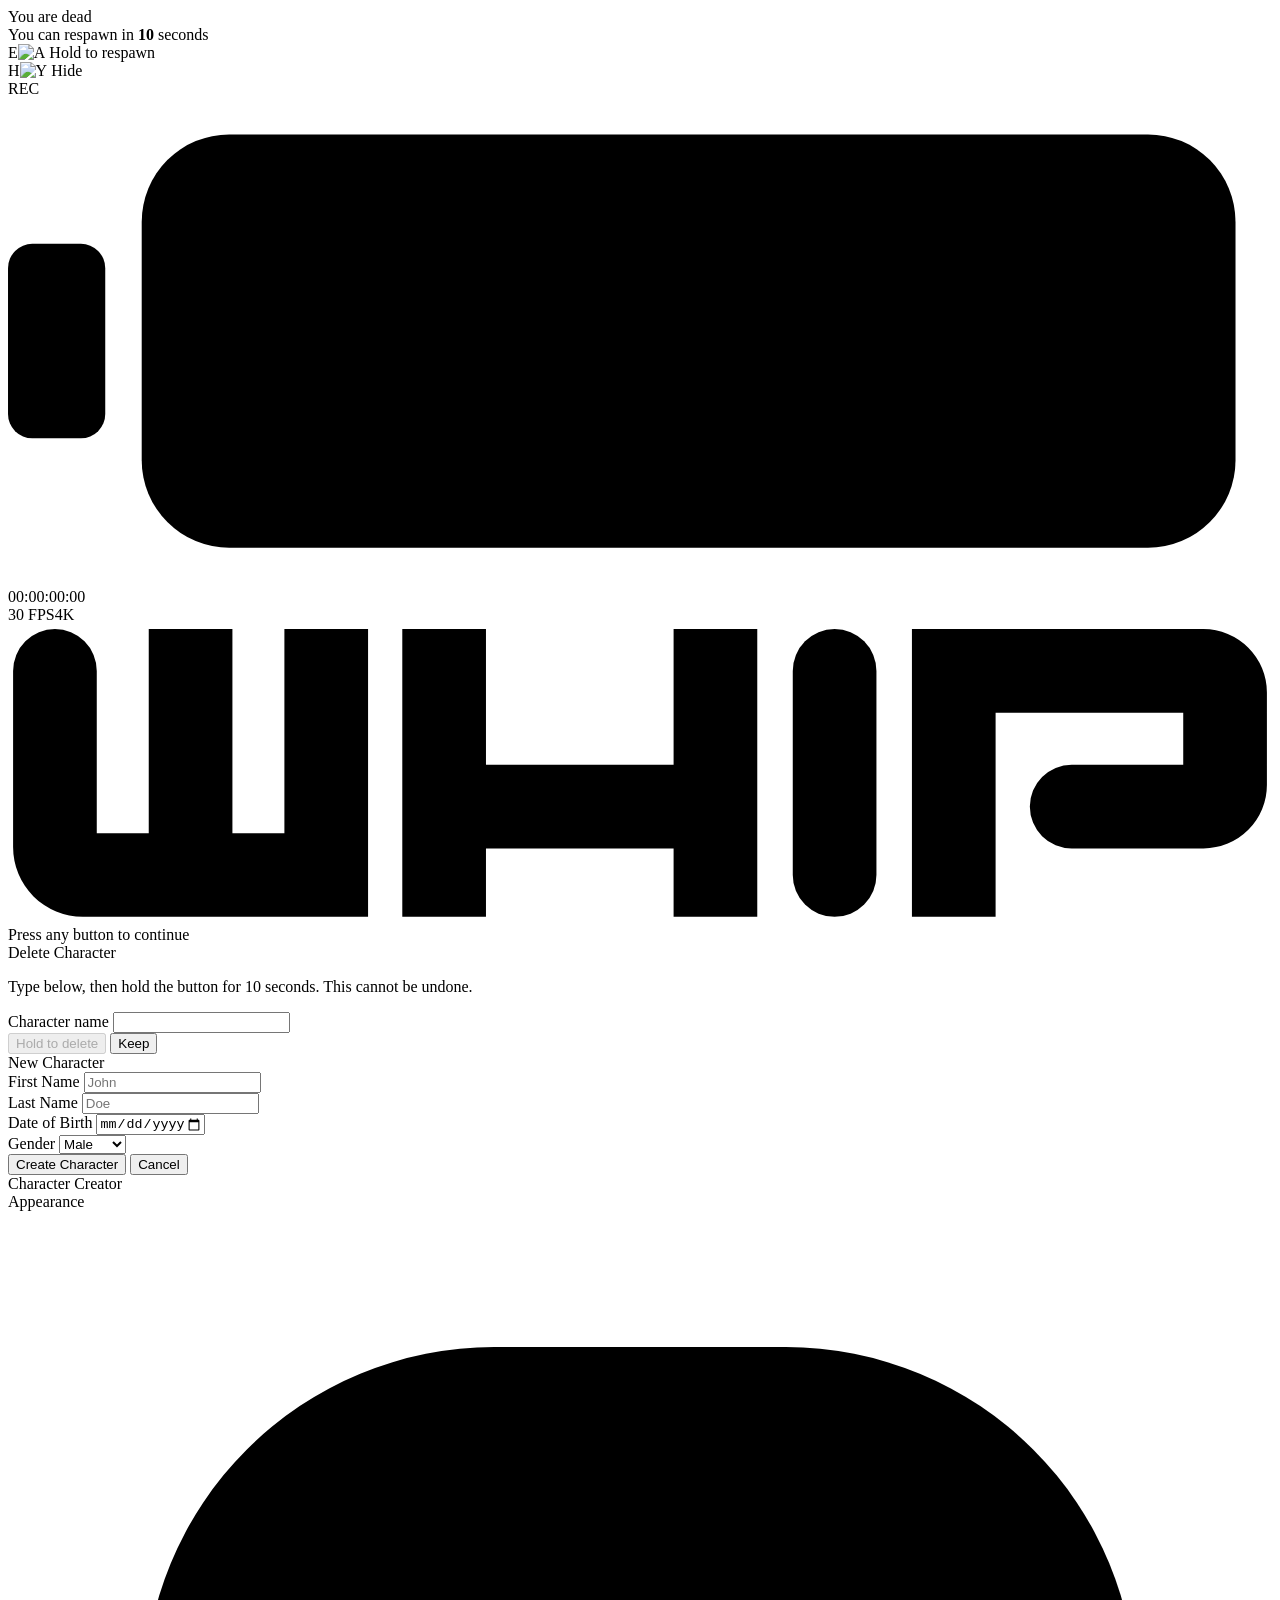
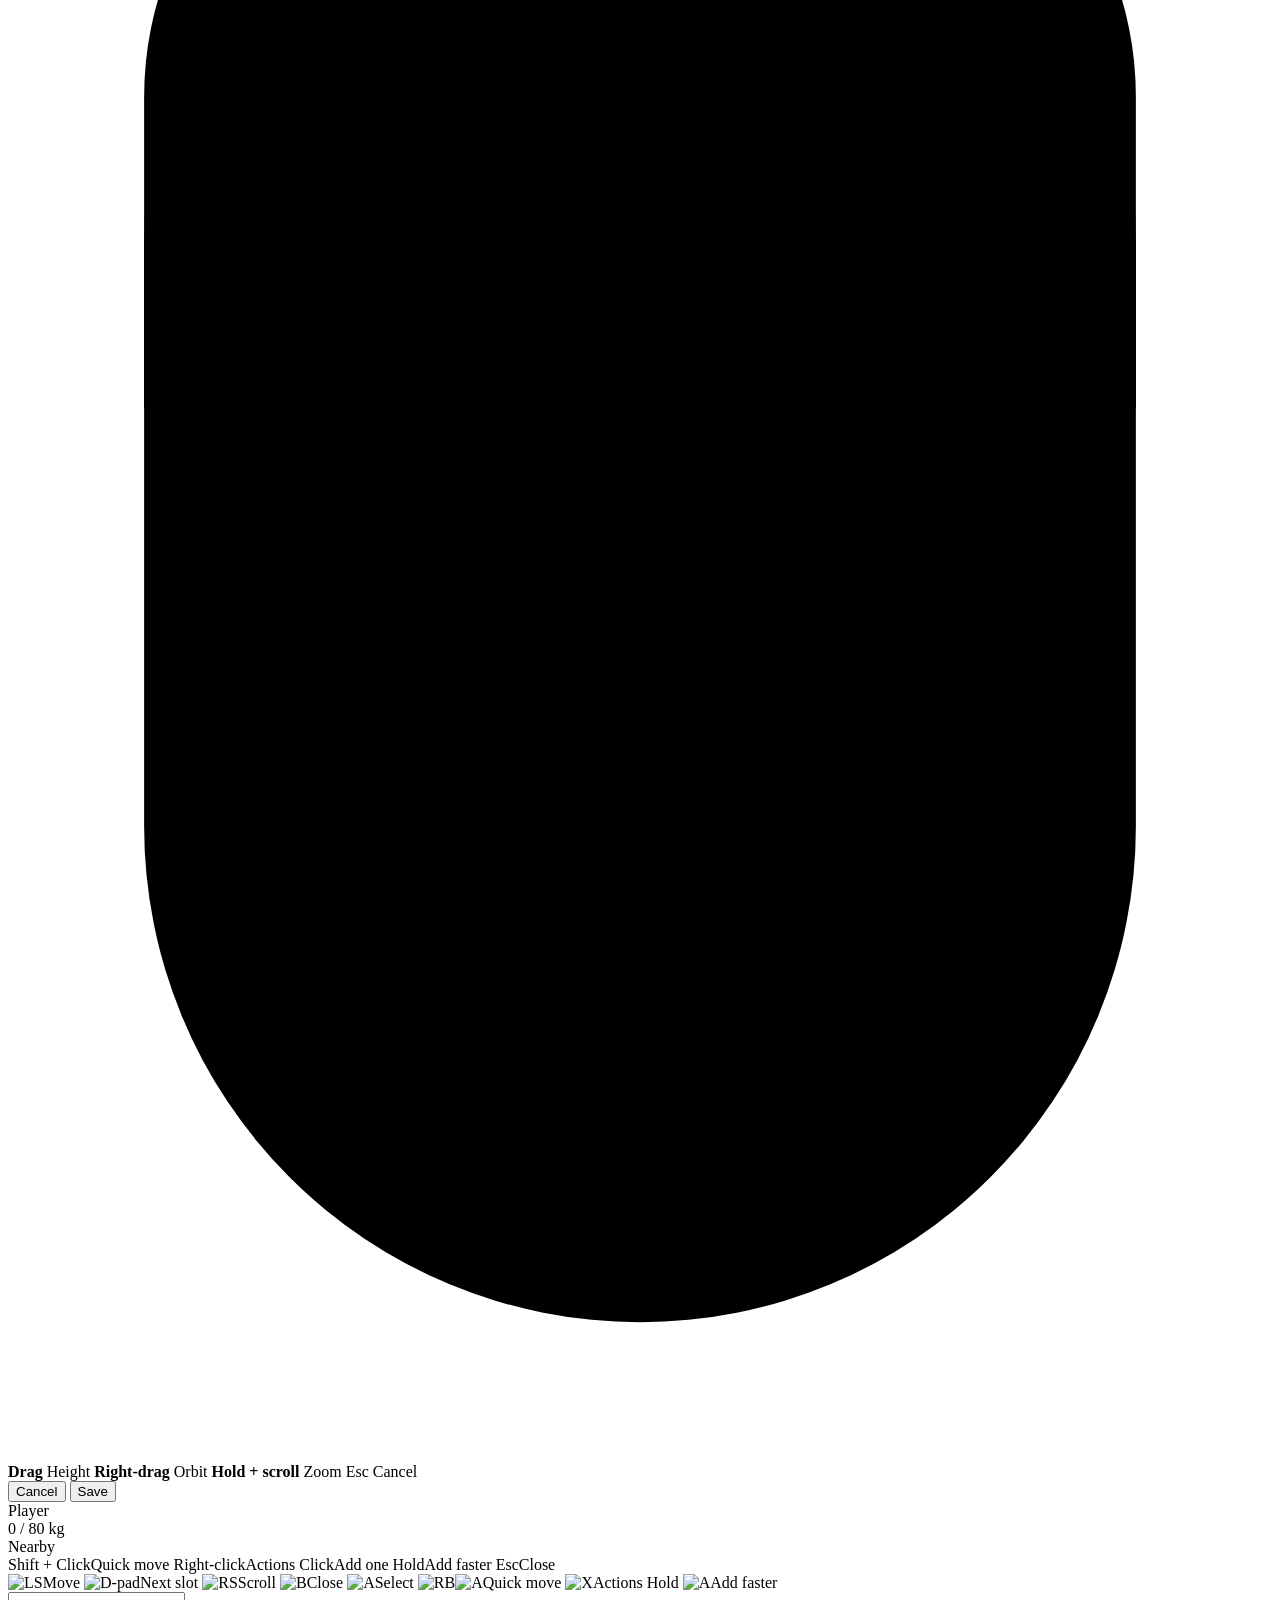
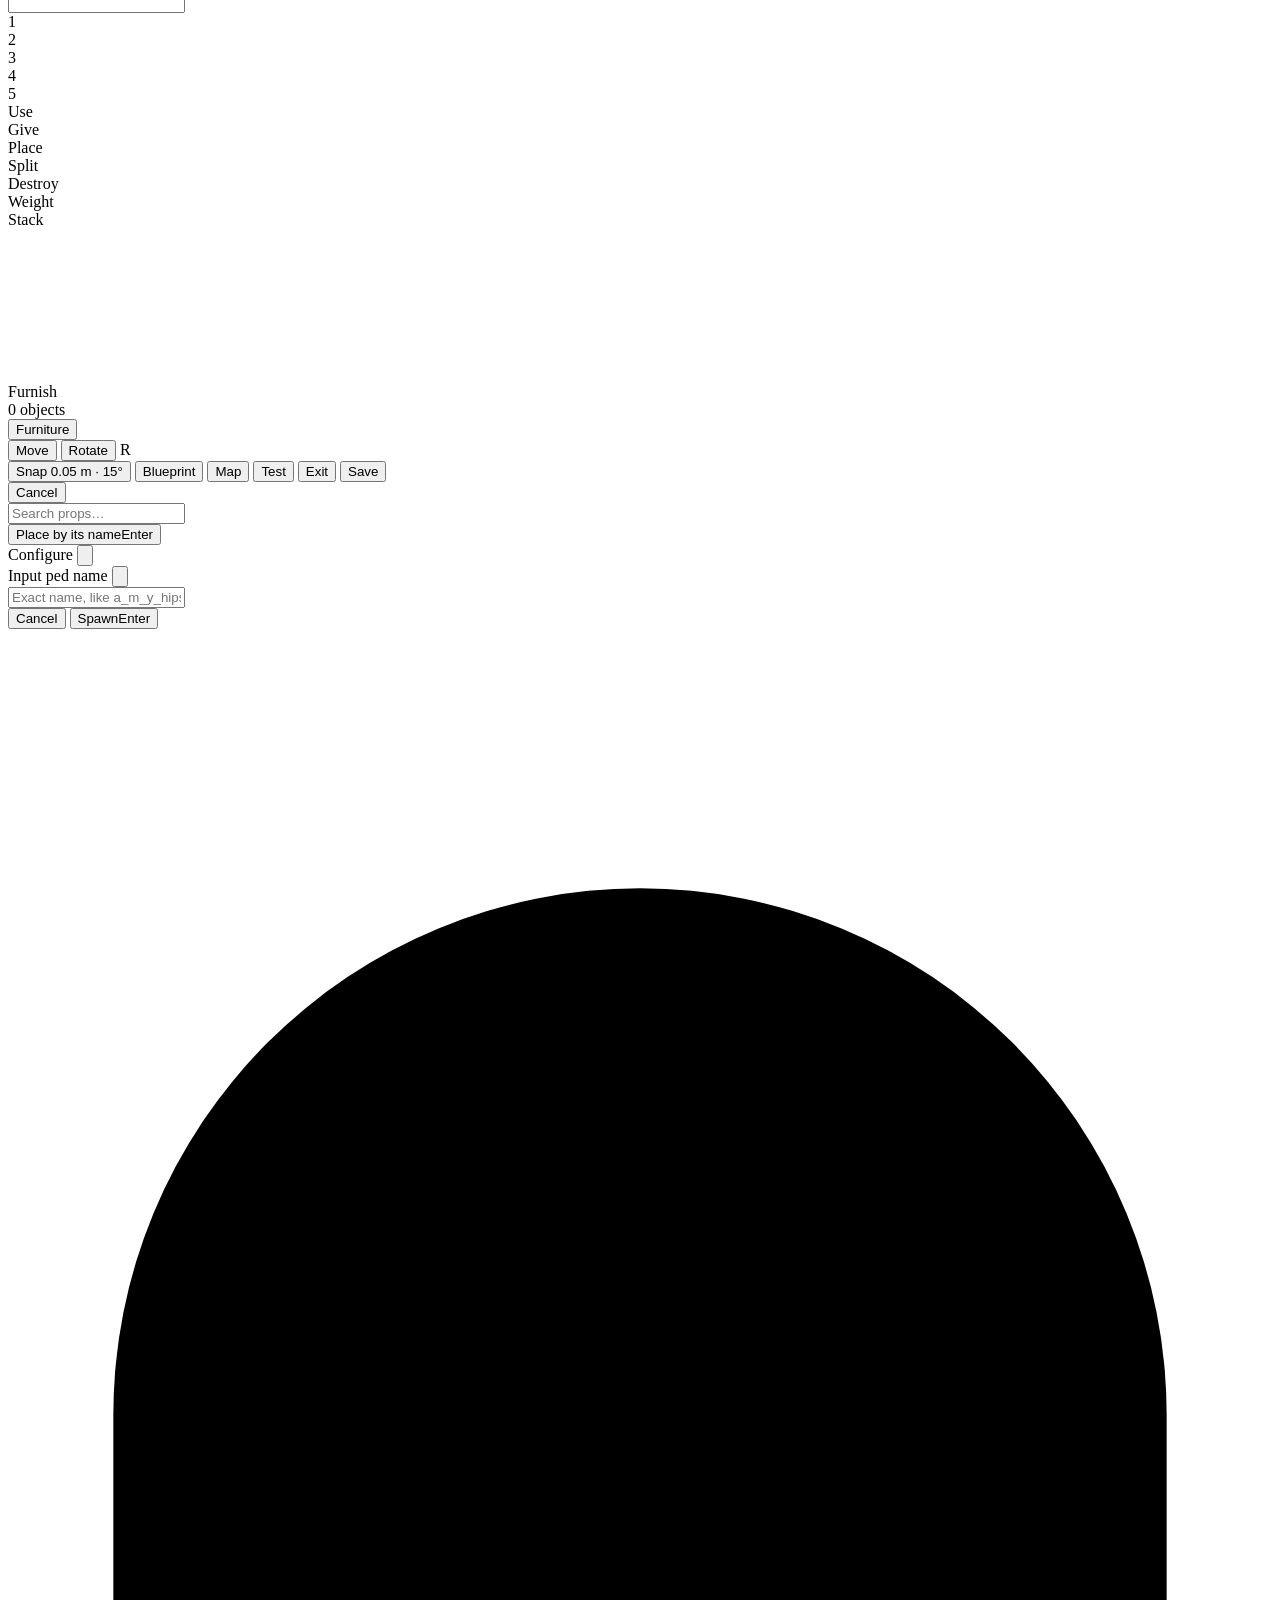
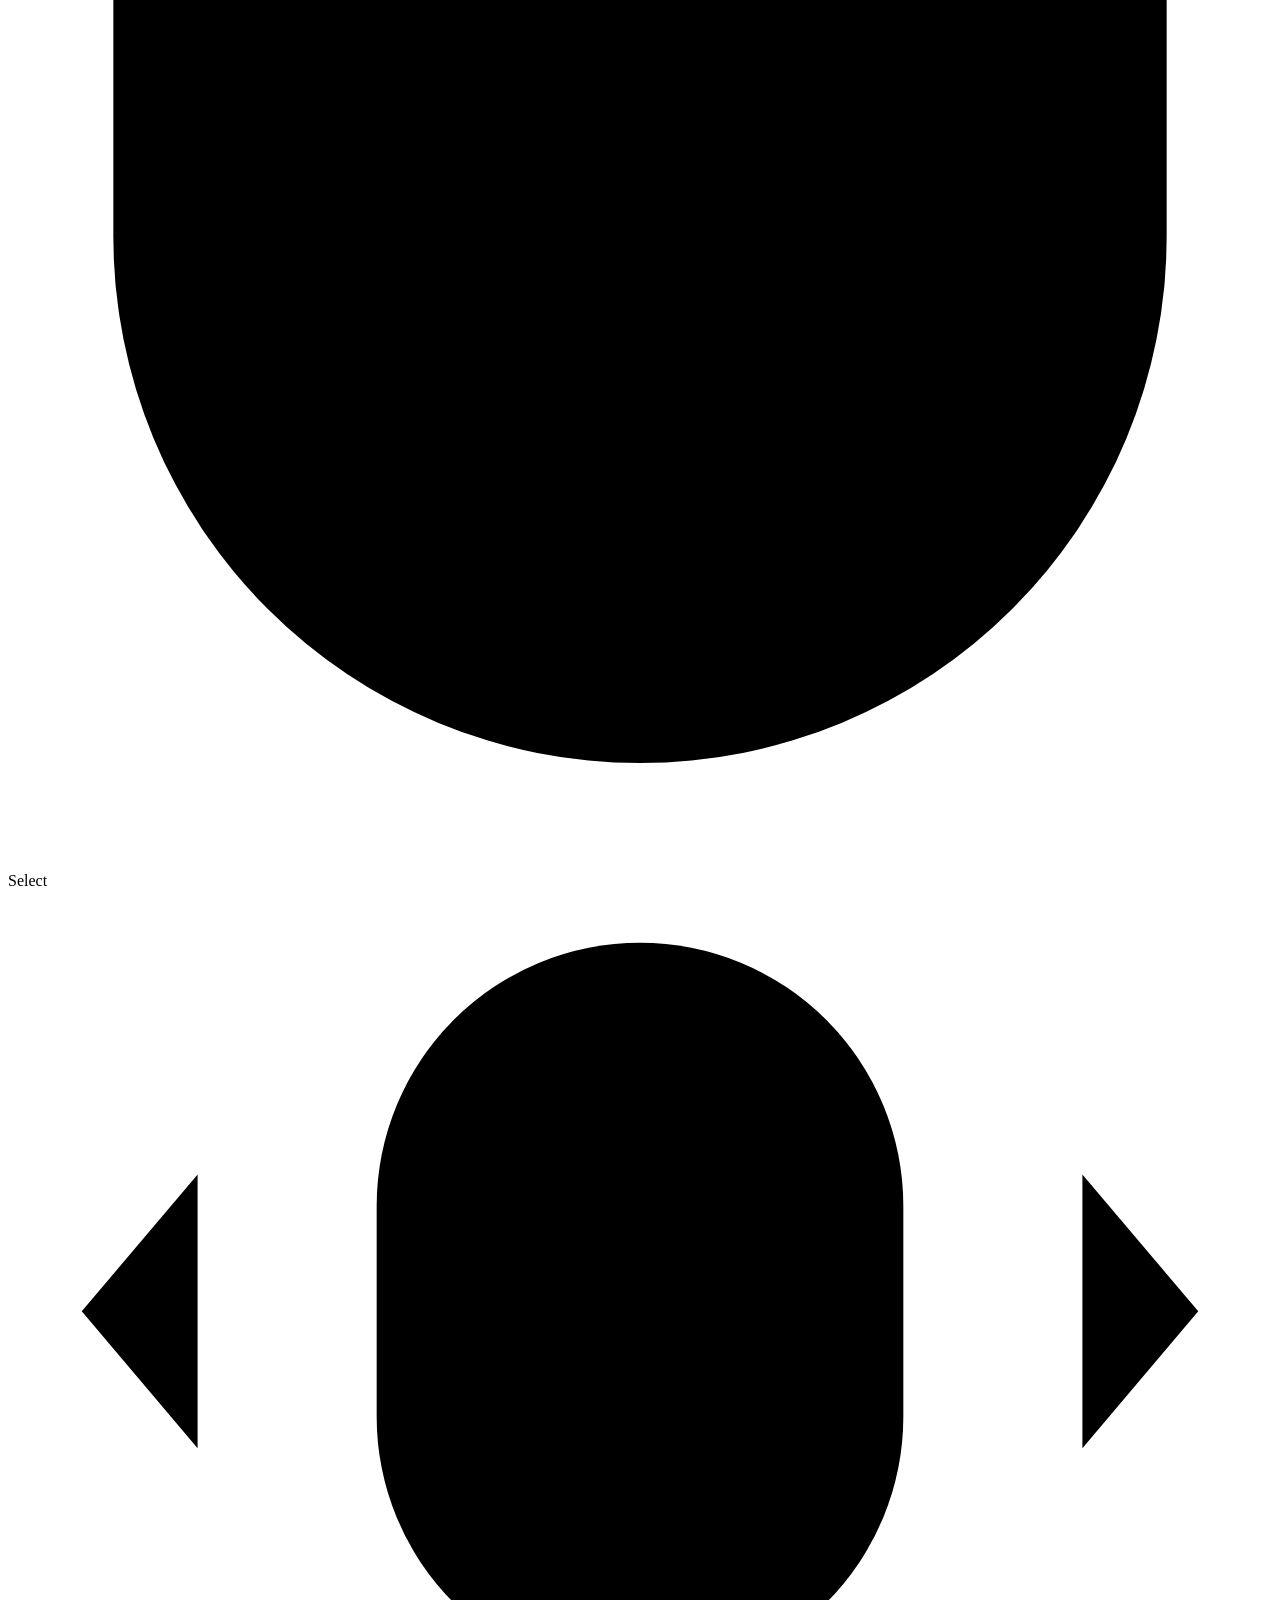
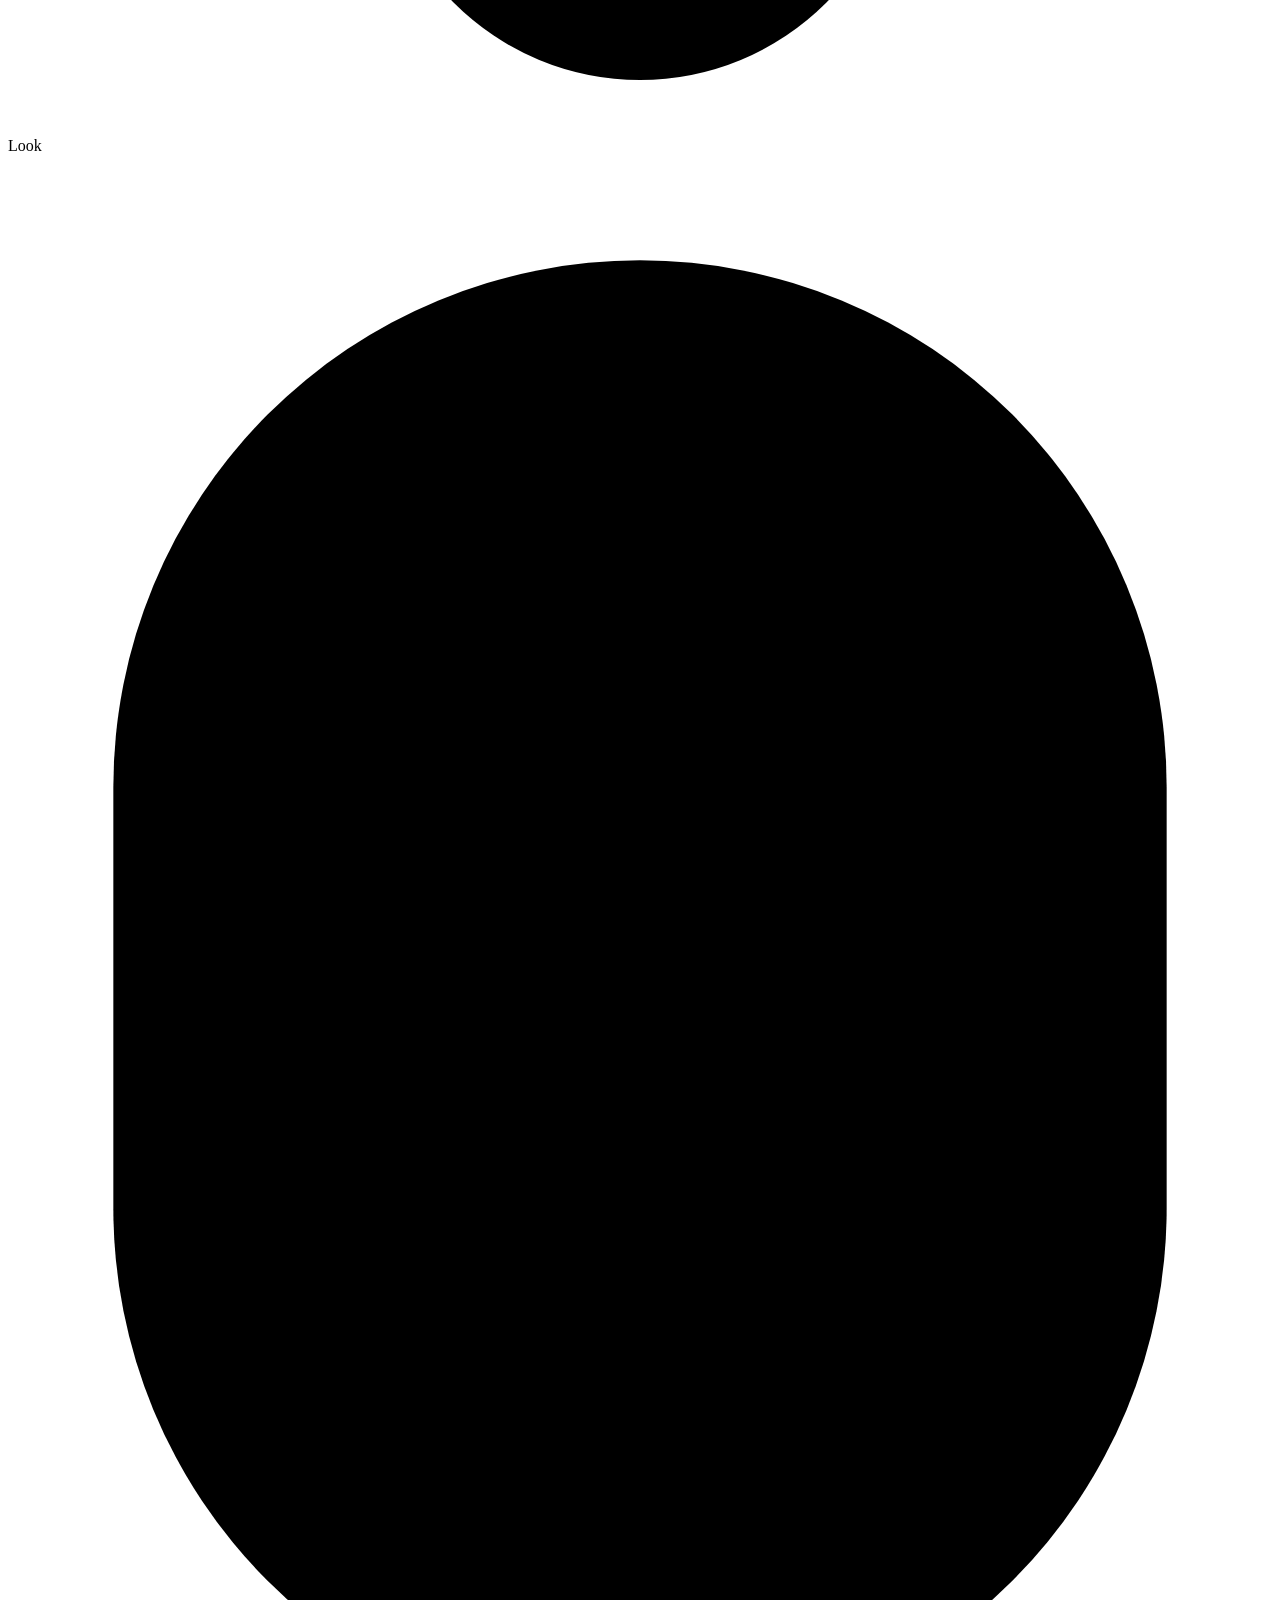
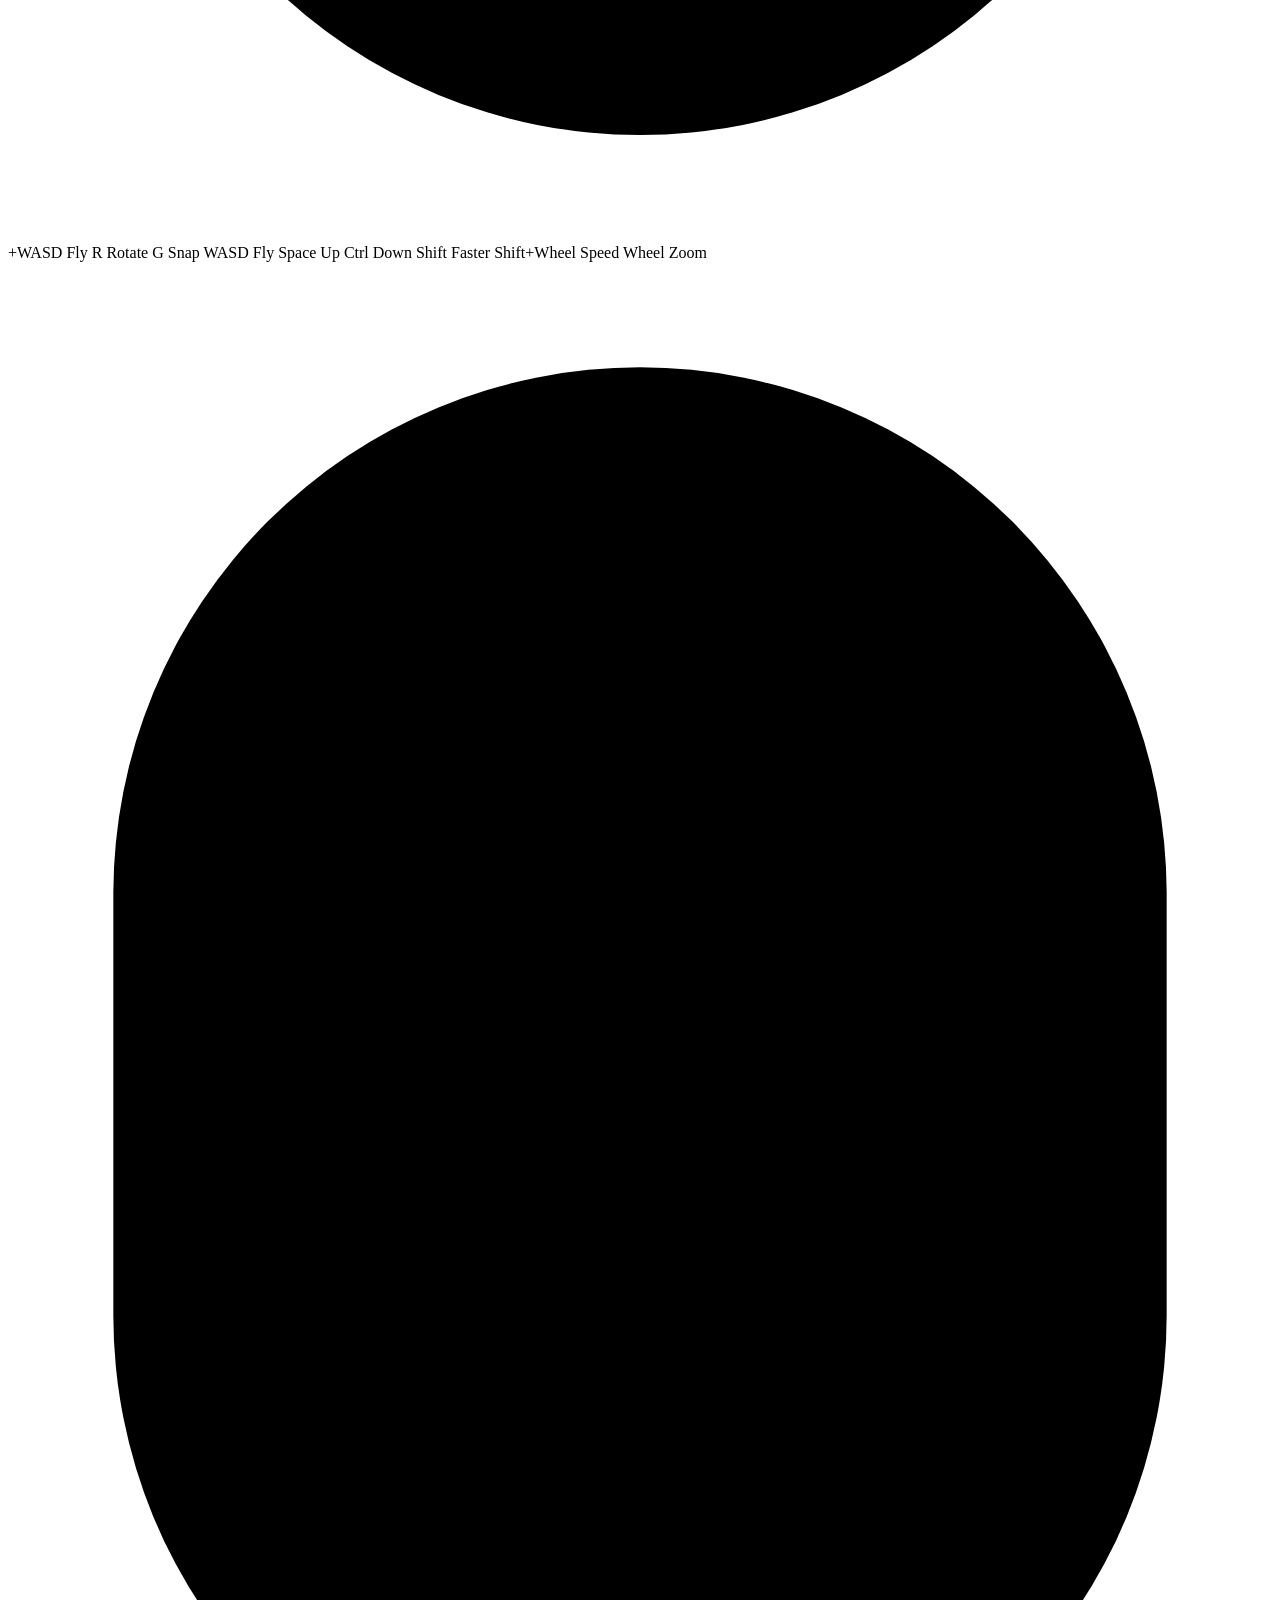
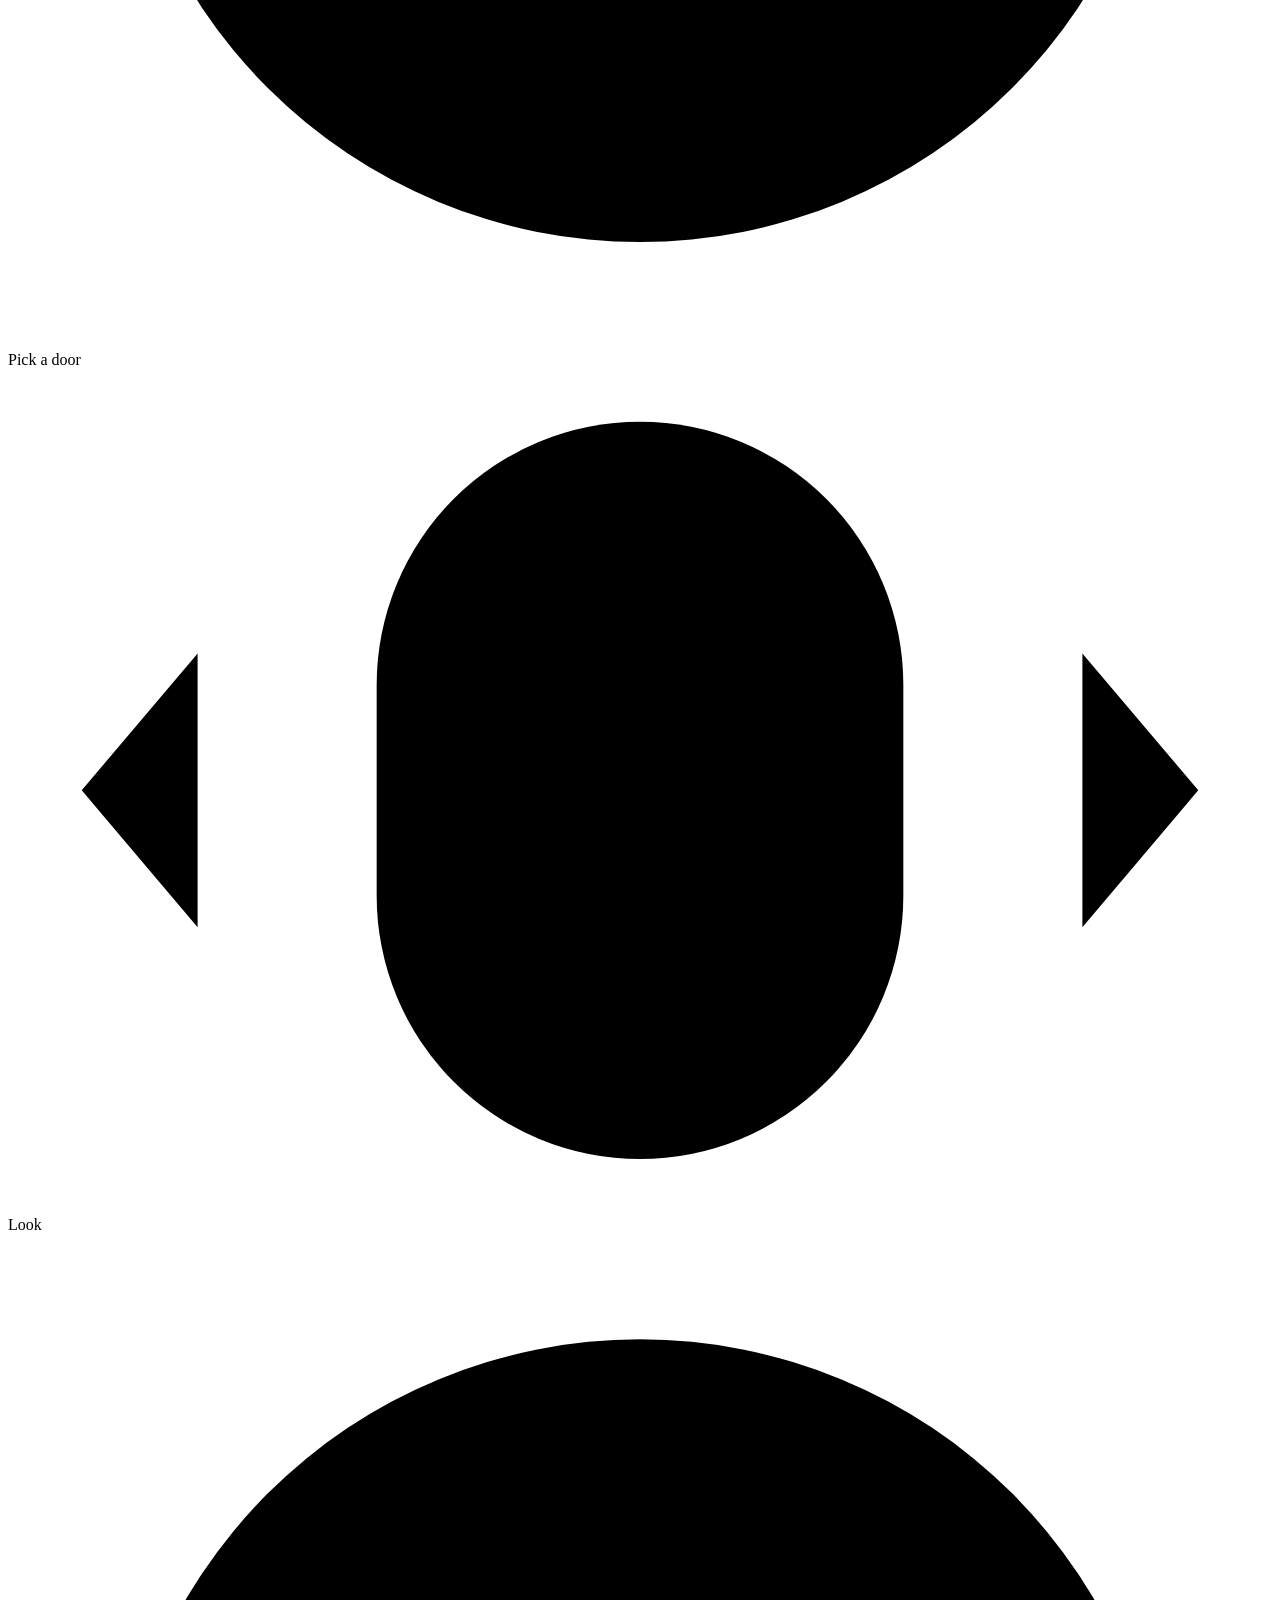
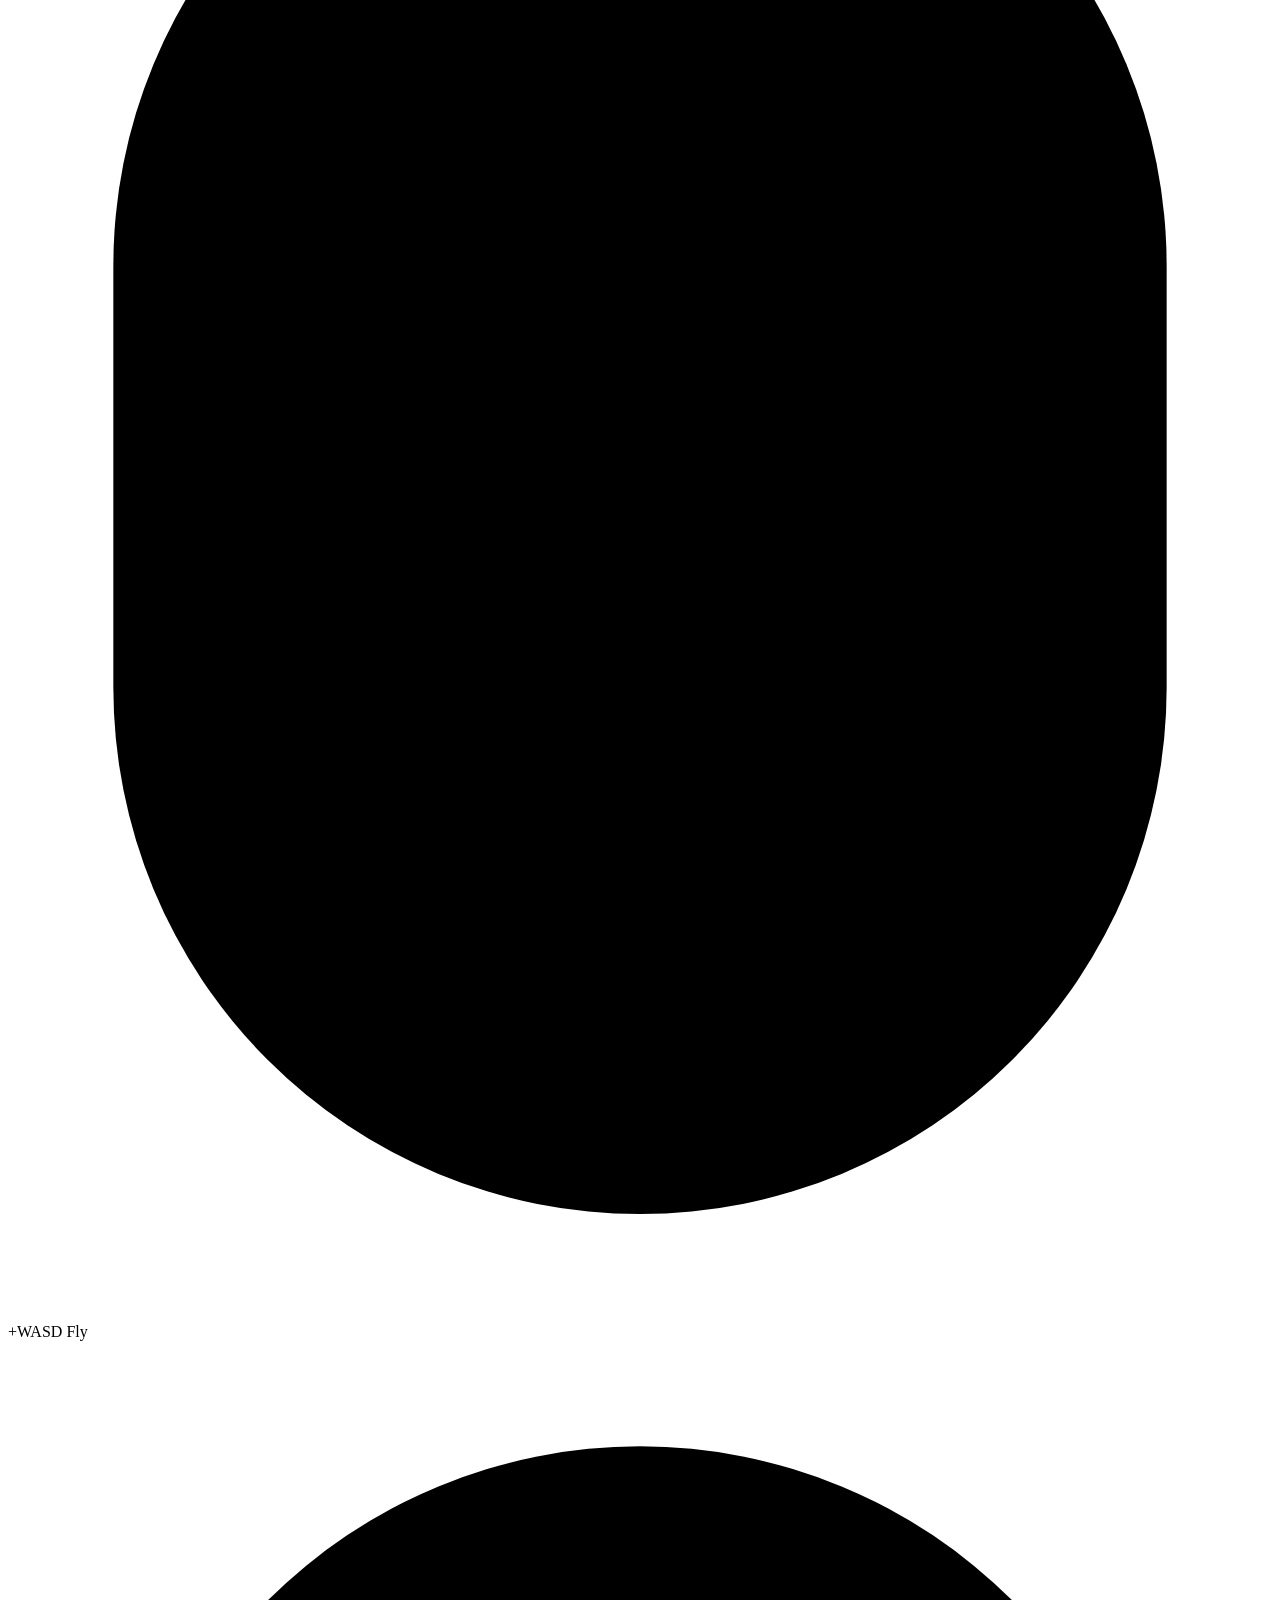
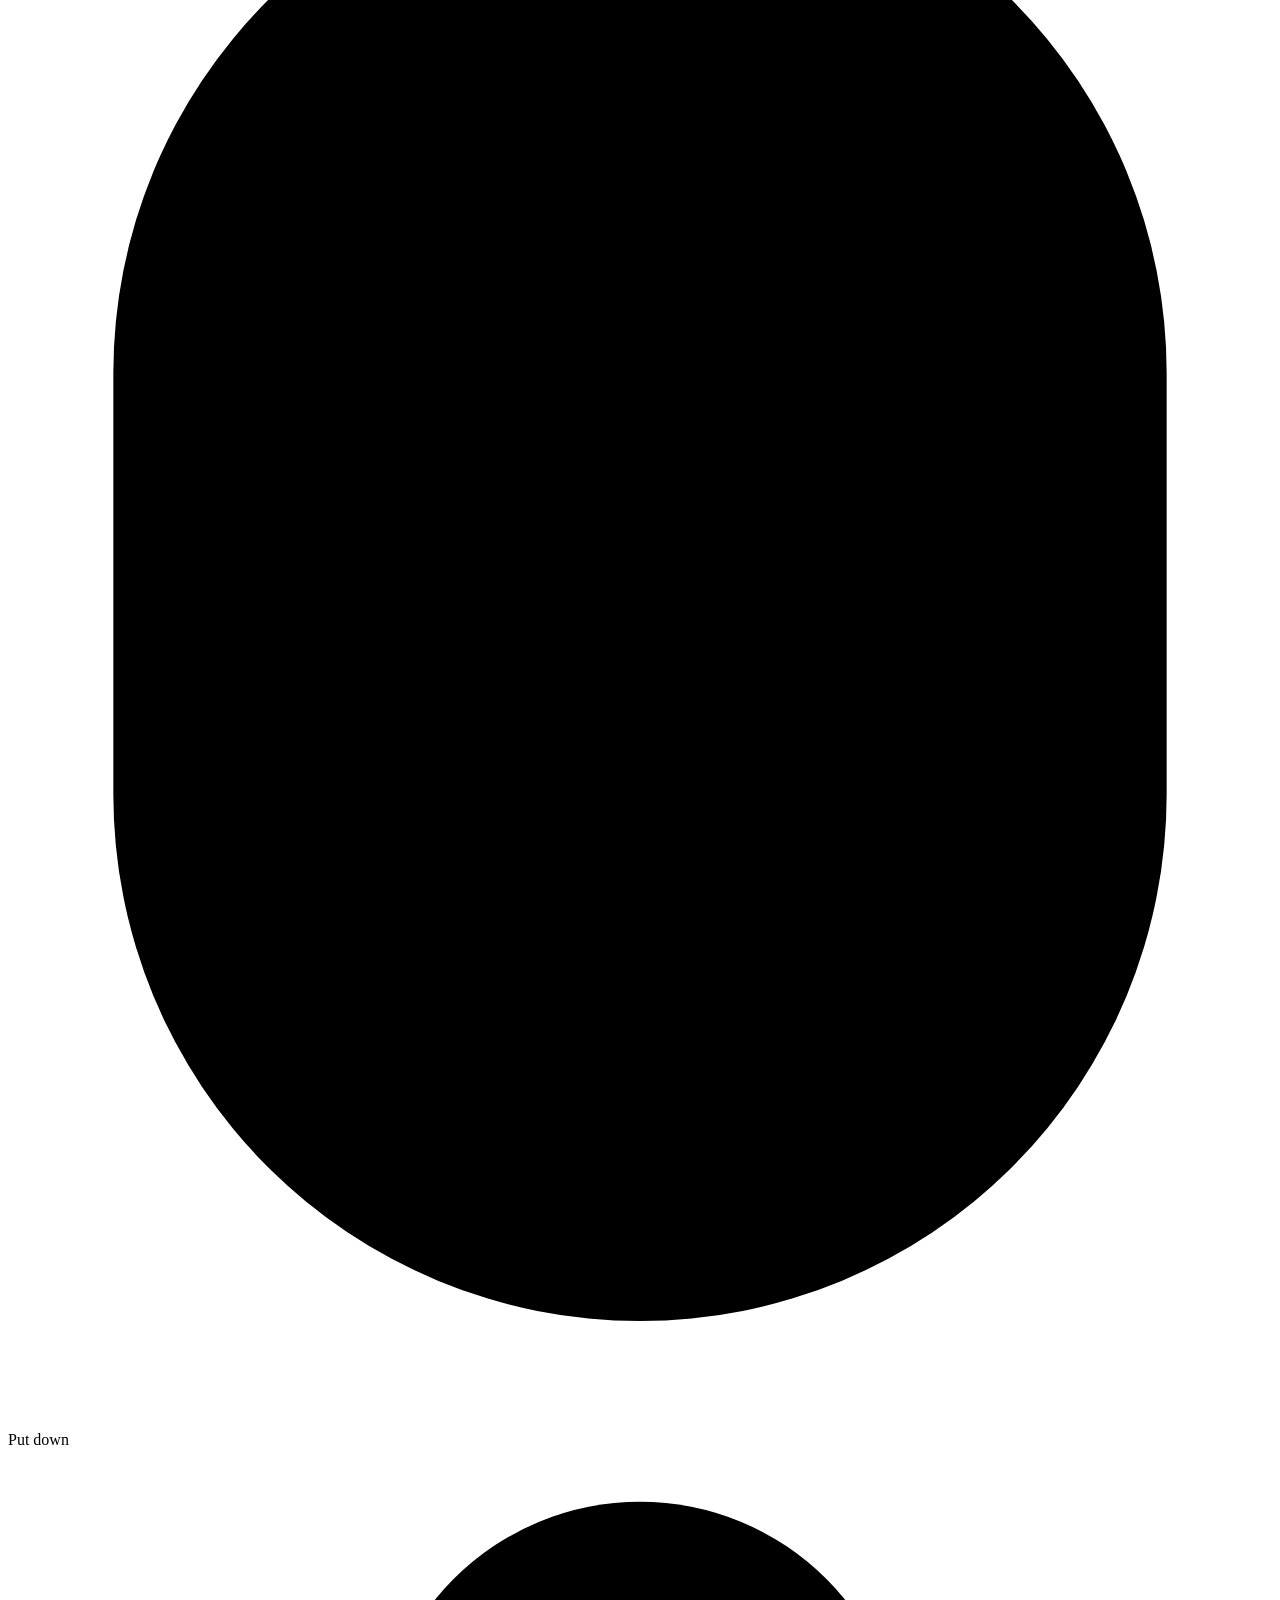
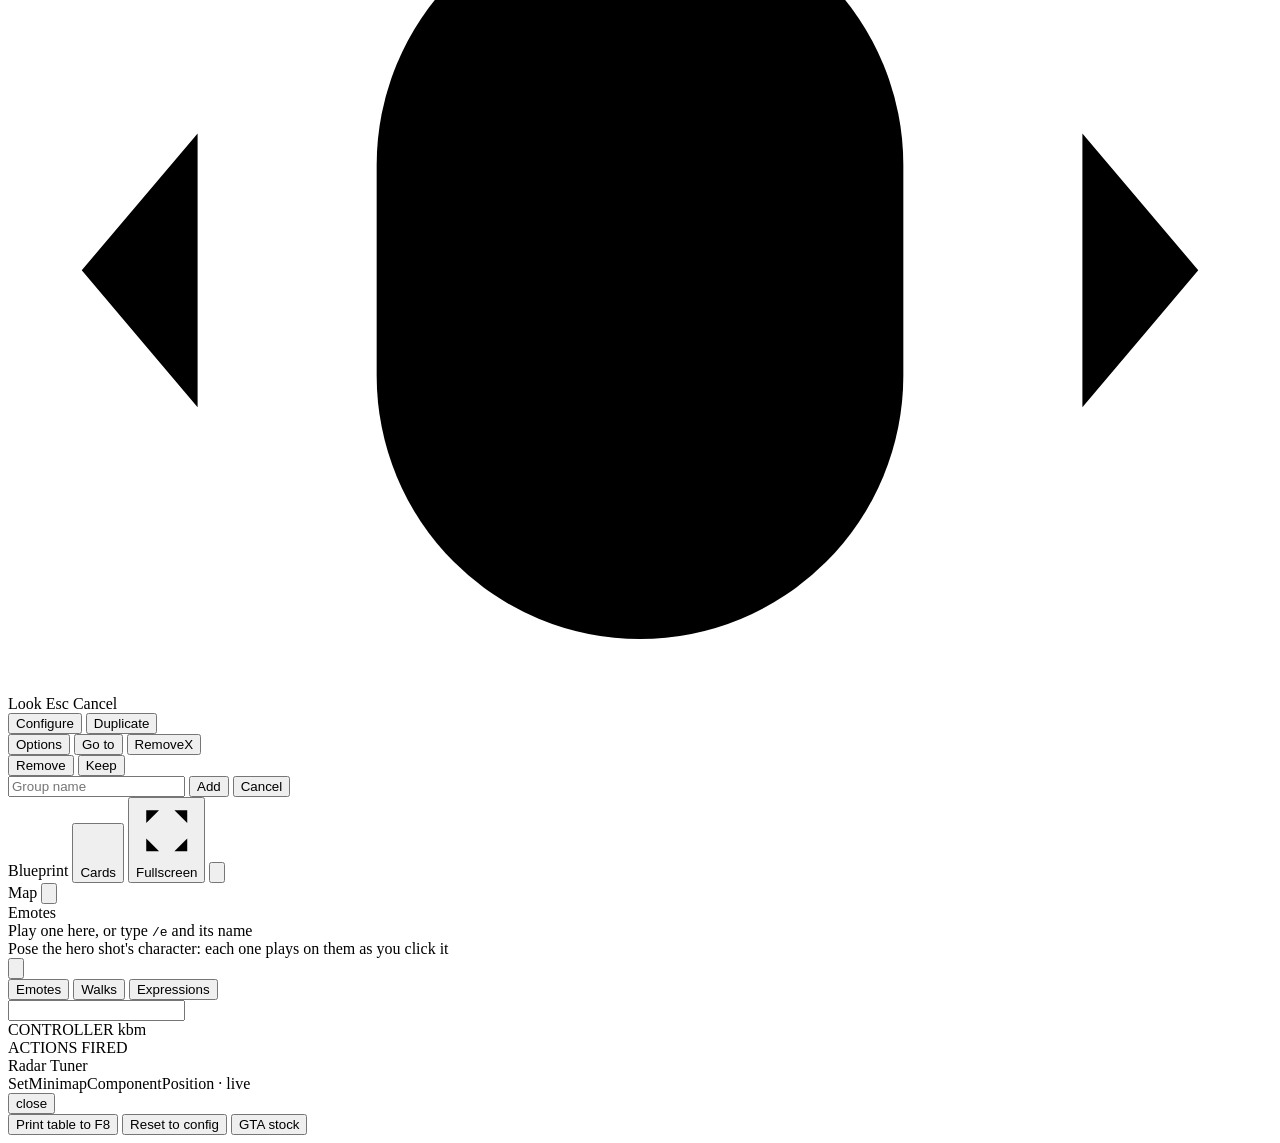
==== html/index.html @ 71118d4b "feat: the pause menu's Settings is GTA's settings in whip's look Settings opened GTA's own menu in p" ====
<!DOCTYPE html>
<html lang="en">
<head>
<meta charset="UTF-8">
<meta name="viewport" content="width=device-width, initial-scale=1.0">
<title>whip_core</title>
<link rel="stylesheet" href="css/fonts.css"> <!-- the typefaces (Barlow, Bricolage Grotesque); DUI pages load it too -->
<link rel="stylesheet" href="css/base.css"> <!-- tokens + element base; THE theme contract — before every feature sheet -->
<link rel="stylesheet" href="css/whip-panel.css"> <!-- /whip shell + the shared wp-* admin vocabulary -->
<link rel="stylesheet" href="css/characters.css">
<link rel="stylesheet" href="css/curtain.css">
<link rel="stylesheet" href="css/viewfinder.css"> <!-- the camera item's overlay (js/viewfinder.js) -->
<link rel="stylesheet" href="css/landing.css">
<link rel="stylesheet" href="css/creator.css">
<!-- css/bank.css is gone with the bank panel it styled — see the note further down. -->
<link rel="stylesheet" href="css/inventory.css">
<link rel="stylesheet" href="css/interact.css">
<link rel="stylesheet" href="css/aim-dot.css"> <!-- the aim dot, whip's crosshair (js/aim-dot.js) -->
<link rel="stylesheet" href="css/ui.css">
<link rel="stylesheet" href="css/death.css">
<link rel="stylesheet" href="css/event-monitor.css">
<link rel="stylesheet" href="css/phone-records.css"> <!-- /whip Players → Phones: a number's records -->
<link rel="stylesheet" href="css/shops.css">
<link rel="stylesheet" href="css/status-hud.css">
<link rel="stylesheet" href="css/composer.css"> <!-- AFTER status-hud.css: it fills in the capsule's composer state and relies on .sh-capsule already being set -->
<link rel="stylesheet" href="css/hud-skin.css"> <!-- AFTER both: Config.HudSkin 'black', scoped to #status-hud.skin-black -->
<link rel="stylesheet" href="css/vehicle-dial.css">
<link rel="stylesheet" href="css/vehicle-controls.css">
<link rel="stylesheet" href="css/pad-debug.css">
<link rel="stylesheet" href="css/radar-debug.css">
<link rel="stylesheet" href="css/debug-panel.css">
<link rel="stylesheet" href="css/dev-menu.css">
<link rel="stylesheet" href="css/coords.css">
<link rel="stylesheet" href="css/cam-editor.css"> <!-- the Camera Creator's timeline (tools/camera.lua) -->
<link rel="stylesheet" href="css/zones.css">
<link rel="stylesheet" href="css/doors.css">
<link rel="stylesheet" href="css/editor-hud.css"> <!-- AFTER doors.css: the generic editor HUD wears the door editor's .de-* look -->
<!-- The object viewer draws in the game now, from a DUI (html/interact3d/objview.html, tools/objectviewer.lua). -->
<link rel="stylesheet" href="css/furnisher.css"> <!-- the property furniture editor -->
<link rel="stylesheet" href="css/property-themes.css"> <!-- a home's Theme, from its sign (js/property-themes.js) -->
<link rel="stylesheet" href="css/emotes.css"> <!-- the emote menu -->
<link rel="stylesheet" href="css/director.css"> <!-- the Director's hub and blueprint editor -->
<link rel="stylesheet" href="css/systems.css"> <!-- the Systems Creator's: the Director's, in red (after it) -->
<link rel="stylesheet" href="css/ov-panel.css"> <!-- the object viewer's options and Move's bar (js/ov-panel.js); after director.css, whose classes it wears -->
<link rel="stylesheet" href="css/hand-edit.css"> <!-- the hand position editor's item list (js/hand-edit.js); after director.css, whose classes it wears -->
<link rel="stylesheet" href="css/pause.css"> <!-- whip's pause menu and its map (js/pause.js) -->
<link rel="stylesheet" href="css/minimap.css"> <!-- whip's minimap, the 3D map in GTA's radar's place (js/minimap.js) -->
<link rel="stylesheet" href="css/pad-layout.css"> <!-- its Controller screen (js/pad-layout.js) -->
<link rel="stylesheet" href="css/prefs-page.css"> <!-- its Server Settings page (js/prefs-page.js); after pad-layout.css, whose head and bar it reuses -->
<link rel="stylesheet" href="css/game-settings.css"> <!-- its Settings page, GTA's own settings (js/game-settings.js); after prefs-page.css, whose rows it reuses -->
<link rel="stylesheet" href="css/pad-keyboard.css"> <!-- typing on a controller (js/pad-keyboard.js) -->
<link rel="stylesheet" href="css/pad-cursor.css"> <!-- a mouse on a controller: the Director, /whip (js/pad-cursor.js) -->
<!-- What this browser can do (window.WhipCaps, and caps-* classes on <html>): FiveM's Chromium 103 or
     144. A classic script in <head>, so the classes are there before the first paint. See js/caps.js. -->
<script src="js/caps.js"></script>
</head>
<body>

<!-- The dim behind the inventory. At the very back of the page, in front of the game. See #inv-wash
     in css/inventory.css. -->
<div id="inv-wash"></div>

<!-- The script-owned blackout. Lua covers it, waits to be told it is genuinely black, moves
     the world about behind it, and lifts it again. See css/curtain.css and js/curtain.js. -->
<div id="curtain"></div>
<!-- ...and whip's logo over it, bottom right, while the black is a load (js/curtain.js builds it). -->
<div id="loadLogo" aria-hidden="true"></div>

<!-- The death screen (client/death.lua → js/death.js, css/death.css): the red band at the bottom
     with the countdown, then "Hold E to respawn" (E: the Interact key, which death.js sets), and the key that hides it, bottom right. Under
     the blackout (#death-overlay), which covers it until the player wakes. Both keys are drawn for
     both devices; html[data-input] picks which shows. -->
<div id="death-screen" aria-hidden="true">
    <div class="ds-band">
        <div class="ds-title">You are dead</div>
        <div class="ds-row ds-count">You can respawn in <b class="ds-left">10</b> <span class="ds-unit">seconds</span></div>
        <div class="ds-row ds-hold">
            <span class="ds-key ds-kbm">E</span><img class="ds-key ds-pad" src="img/pad/a.svg" alt="A">
            <span class="ds-hold-label">Hold to respawn</span>
        </div>
        <div class="ds-row ds-held"></div>
        <div class="ds-track"><div class="ds-fill"></div></div>
    </div>
    <div class="ds-toggle">
        <span class="ds-key ds-kbm">H</span><img class="ds-key ds-pad" src="img/pad/y.svg" alt="Y">
        <span class="ds-toggle-label">Hide</span>
    </div>
</div>
<div id="death-overlay"></div>
<div id="interact-layer"></div>

<!-- The camera item's viewfinder (client/items/camera.lua → js/viewfinder.js, css/viewfinder.css): a camcorder's
     frame over the game while the player looks through a camera. Shown through the clean screen (css/ui.css). -->
<div id="viewfinder" aria-hidden="true">
    <div class="vf-corner tl"></div><div class="vf-corner tr"></div>
    <div class="vf-corner bl"></div><div class="vf-corner br"></div>
    <div class="vf-focus">
        <div class="vf-corner tl"></div><div class="vf-corner tr"></div>
        <div class="vf-corner bl"></div><div class="vf-corner br"></div>
        <div class="vf-cross"></div>
    </div>
    <div class="vf-read tl"><span class="vf-dot"></span><span>REC</span></div>
    <div class="vf-read tr">
        <svg class="vf-battery" viewBox="0 0 26 10">
            <rect class="vf-nub" x="0" y="3" width="2" height="4" rx="0.5"/>
            <rect x="2.75" y="0.75" width="22.5" height="8.5" rx="1.8" stroke-width="1.5"/>
            <rect class="vf-charge" x="8.5" y="2.6" width="15" height="4.8" rx="0.7"/>
        </svg>
    </div>
    <div class="vf-read bl"><span class="vf-bar"></span><span class="vf-time">00:00:00:00</span></div>
    <div class="vf-read br"><span>30 FPS</span><span class="vf-rule"></span><span>4K</span></div>
</div>

<!-- ============================
     LANDING PAGE
     ============================ -->
<!-- Between the loading screen and the character screen, on joining (client/landing.lua): the
     whip logo over one camera shot, and "Press any button to continue". css/landing.css,
     js/landing.js.

     THE LOGO IS THE LOADING SCREEN'S (whip_loadingscreen/html/index.html), same shapes, same
     white-on-black look, the same light running down the I. Copied rather than shared because
     the loading screen is up before whip_core has downloaded. The ids are ld-prefixed: this
     page has plenty of other SVG. -->
<div id="landing" aria-hidden="true">
    <div class="ld-logo" role="img" aria-label="whip">
        <svg viewBox="58 46 997 235" xmlns="http://www.w3.org/2000/svg">
            <defs>
                <clipPath id="ld-clip-w"><circle cx="95" cy="83" r="20.5"/></clipPath>
                <clipPath id="ld-clip-p"><circle cx="897" cy="190" r="20.5"/></clipPath>
                <clipPath id="ld-clip-0"><circle cx="710" cy="83" r="20.5"/></clipPath>
                <clipPath id="ld-clip-1"><circle cx="710" cy="136.67" r="20.5"/></clipPath>
                <clipPath id="ld-clip-2"><circle cx="710" cy="190.33" r="20.5"/></clipPath>
                <clipPath id="ld-clip-3"><circle cx="710" cy="244" r="20.5"/></clipPath>
            </defs>
            <g class="ld-letters">
                <path d="M62 83 A33 33 0 0 1 128 83 L128 211 L169 211 L169 50 L235 50 L235 211 L276 211 L276 50 L342 50 L342 277 L117 277 A55 55 0 0 1 62 222 Z"/>
                <path d="M369 50 H435 V157 H583 V50 H649 V277 H583 V223 H435 V277 H369 Z"/>
                <rect x="677" y="50" width="66" height="227" rx="33"/>
                <path d="M771 50 H1001 A50 50 0 0 1 1051 100 V173 A50 50 0 0 1 1001 223 H897 A33 33 0 0 1 897 157 H985 V116 H837 V277 H771 Z"/>
            </g>
            <!-- Always lit: pick up in the W, store in the P. -->
            <g class="ld-light" data-icon="pickup"><circle class="ld-ring" cx="95" cy="83" r="26.5"/><circle class="ld-disc" cx="95" cy="83" r="20.5"/><g class="ld-icon" clip-path="url(#ld-clip-w)"></g></g>
            <g class="ld-light" data-icon="store"><circle class="ld-ring" cx="897" cy="190" r="26.5"/><circle class="ld-disc" cx="897" cy="190" r="20.5"/><g class="ld-icon" clip-path="url(#ld-clip-p)"></g></g>
            <!-- The I's four, top to bottom: the light. -->
            <g class="ld-dot"><circle class="ld-hole" cx="710" cy="83" r="20"/><g class="ld-light"><circle class="ld-ring" cx="710" cy="83" r="26.5"/><circle class="ld-disc" cx="710" cy="83" r="20.5"/><g class="ld-icon" clip-path="url(#ld-clip-0)"></g></g></g>
            <g class="ld-dot"><circle class="ld-hole" cx="710" cy="136.67" r="20"/><g class="ld-light"><circle class="ld-ring" cx="710" cy="136.67" r="26.5"/><circle class="ld-disc" cx="710" cy="136.67" r="20.5"/><g class="ld-icon" clip-path="url(#ld-clip-1)"></g></g></g>
            <g class="ld-dot"><circle class="ld-hole" cx="710" cy="190.33" r="20"/><g class="ld-light"><circle class="ld-ring" cx="710" cy="190.33" r="26.5"/><circle class="ld-disc" cx="710" cy="190.33" r="20.5"/><g class="ld-icon" clip-path="url(#ld-clip-2)"></g></g></g>
            <g class="ld-dot"><circle class="ld-hole" cx="710" cy="244" r="20"/><g class="ld-light"><circle class="ld-ring" cx="710" cy="244" r="26.5"/><circle class="ld-disc" cx="710" cy="244" r="20.5"/><g class="ld-icon" clip-path="url(#ld-clip-3)"></g></g></g>
        </svg>
    </div>
    <div class="ld-prompt">Press any button to continue</div>
</div>

<!-- ============================
     CHARACTER SELECT SCREEN
     ============================ -->
<!-- The character screen is the WORLD. This layer is transparent: every character has their
     own hero shot somewhere in the map, and the only thing drawn over it is the NAME STRIP along
     the bottom left. Clicking a name travels to that character's shot.

     Built by js/characters.js: the names, then the Play button with Delete under it and, beside
     it, when that character was last played. The names are buttons; the actions are a separate
     row, so no button ever sits inside another. -->
<div id="app">
    <div class="cs-scrim"></div>
    <div id="cs-bottom" class="cs-bottom">
        <div id="cs-names" class="cs-names" role="group" aria-label="Characters"></div>
        <div class="cs-foot">
            <div id="cs-actions" class="cs-actions"></div>
            <div id="cs-meta" class="cs-meta"></div>
        </div>
    </div>

    <div id="cs-modal" class="cs-modal">
        <!-- The LAST of three steps to delete a character: Delete, then "Yes,
             delete" under the names, then this — type the name, and hold the button for ten
             seconds. js/characters.js. -->
        <div id="delete-form" class="create-form delete-form" role="dialog" aria-labelledby="del-title">
            <div class="form-title" id="del-title">Delete Character</div>
            <p class="del-text">Type <strong id="del-name"></strong> below, then hold the button for 10 seconds. This cannot be undone.</p>
            <div class="form-group">
                <label for="inp-del-name">Character name</label>
                <input type="text" id="inp-del-name" maxlength="61" autocomplete="off" spellcheck="false">
            </div>
            <div class="form-actions">
                <button type="button" id="del-hold" class="del-hold" disabled>
                    <span class="del-hold-fill"></span>
                    <span class="del-hold-label" id="del-hold-label">Hold to delete</span>
                </button>
                <button type="button" class="btn-cancel" data-action="closeDeleteForm">Keep</button>
            </div>
        </div>

        <div id="create-form" class="create-form">
            <div class="form-title">New Character</div>
            <div class="form-row">
                <div class="form-group">
                    <label>First Name</label>
                    <input type="text" id="inp-first" placeholder="John" maxlength="30">
                </div>
                <div class="form-group">
                    <label>Last Name</label>
                    <input type="text" id="inp-last" placeholder="Doe" maxlength="30">
                </div>
            </div>
            <div class="form-row">
                <div class="form-group">
                    <label>Date of Birth</label>
                    <input type="date" id="inp-dob" max="2008-01-01">
                </div>
                <div class="form-group">
                    <label>Gender</label>
                    <select id="inp-gender">
                        <option value="male">Male</option>
                        <option value="female">Female</option>
                    </select>
                </div>
            </div>
            <div class="form-actions">
                <button class="btn-submit" data-action="submitCreate">Create Character</button>
                <button class="btn-cancel" data-action="toggleCreateForm">Cancel</button>
            </div>
        </div>
    </div>
</div>

<!-- ============================
     CHARACTER CREATOR
     ============================ -->
<!-- The creator is the WORLD, like the character screen above it: the ped stands in the
     game scene and this layer floats controls around it.
     Left: ONE wide panel, the main menu's: the title, then the groups (Face / Apparel /
     Accessories / Tattoos / Outfits) as menu words, the group's categories as the Director's tabs, then the
     band (#cr-options: the picked item's picture and everything it can be set to), then the
     card grid. Right: an invisible capture layer — dragging it orbits the camera — and the
     character standing in it (the camera is told where it is: creator.js reportStage). All
     repeated DOM (groups, tabs, band, cards) is built by creator.js.

     .cr-scale is the ONE scaled box, and it is scaled with a transform rather than `zoom`.
     See creator.css — zoom scales what is painted but not what is clicked, which left only
     the top-left corner of this screen usable. -->
<div id="creator">
    <div class="cr-scale">
        <div class="cr-left">
            <div class="cr-head">
                <div class="cr-title">
                    <div class="cr-title-name">Character Creator</div>
                    <div class="cr-title-sub">Appearance</div>
                </div>
                <div id="cr-groups"></div>
            </div>
            <div id="cr-rail"></div>
            <div id="cr-subtabs"></div>
            <div id="cr-options"></div>
            <div id="cr-grid"></div>

            <!-- The panel's foot: the view controls on one line, so the world on
                 the right shows only the character and Cancel / Save. -->
            <div class="cr-left-foot">
                <!-- Control legend. The mouse is authored SVG so its buttons can light
                     up as they are used: creator.js toggles .on for whichever input is
                     live. Shapes are split into fills (the highlights) and lines (the
                     outline) so the highlight sits under the linework. -->
                <div class="cr-hints cr-mouse-hints">
                    <svg class="cr-mouse" viewBox="0 0 26 38" aria-hidden="true">
                        <path class="cr-m-fill cr-m-lmb" d="M13 2.8 H10 A7.2 7.2 0 0 0 2.8 10 V16.4 H13 Z"/>
                        <path class="cr-m-fill cr-m-rmb" d="M13 2.8 H16 A7.2 7.2 0 0 1 23.2 10 V16.4 H13 Z"/>
                        <rect class="cr-m-fill cr-m-wheel" x="11" y="6.6" width="4" height="8" rx="2"/>
                        <rect class="cr-m-line" x="2.8" y="2.8" width="20.4" height="32.4" rx="10.2"/>
                        <path class="cr-m-line" d="M13 2.8 V6.6 M13 14.6 V16.4 M2.8 16.4 H23.2"/>
                        <rect class="cr-m-line" x="11" y="6.6" width="4" height="8" rx="2"/>
                    </svg>
                    <span class="cr-hint"><b>Drag</b> Height</span>
                    <span class="cr-hint"><b>Right-drag</b> Orbit</span>
                    <span class="cr-hint"><b>Hold + scroll</b> Zoom</span>
                    <span class="cr-hint"><span class="cr-key">Esc</span> <span id="cr-esc-hint">Cancel</span></span>
                </div>
                <!-- The same line on a controller: the buttons, built by creator.js
                     (buildPadLegend). The CSS shows one legend or the other by html[data-input]. -->
                <div class="cr-hints cr-pad-hints" id="cr-pad-hints"></div>

                <!-- Undress, at the end of the line: one button, all the clothes off or all back on, to
                     see the body under them. Preview only: Save keeps the clothes. Built by creator.js
                     (buildUndress); empty for a body it has no underwear for. -->
                <div id="cr-undress" class="cr-undress"></div>
            </div>
        </div>

        <div id="cr-stage"></div>

        <div class="cr-footer">
            <div class="cr-btns">
                <button id="cr-cancel" class="cr-btn" data-action="cancel">Cancel</button>
                <button id="cr-save" class="cr-btn cr-btn-primary" data-action="save">Save</button>
            </div>
        </div>
    </div>
</div>

<!-- ============================
     BANK UI PANEL — REMOVED
     ============================
     The full-screen bank panel lived here. Banking is now an ATM you walk up to
     (client/atm.lua) plus the phone's bank app, and nothing ever sent openBank
     again — so the markup, css/bank.css and js/bank.js all went together.

     WORTH KNOWING IF THIS EVER COMES BACK: the ONLY thing hiding this block was
     `display: none` in bank.css. Deleting that stylesheet on its own left the
     whole panel rendered, unstyled, full screen, over the game — a silent 404
     with no error anywhere. A hidden block and its stylesheet are one thing.
     ============================ -->

<!-- ============================
     INVENTORY UI
     ============================ -->
<div id="inv-overlay">

    <div class="inv-container">

    <div class="inv-wrapper">

        <!-- ACCESSORY RAIL — 1x5 vertical slots, the first of the three columns; it inherits the
             container's zoom like everything else. -->
        <div class="inv-accessory-panel" id="inv-accessory-panel">
            <div class="inv-accessory-grid" id="inv-accessory-grid">
                <!-- 5 slots rendered by inventory.js -->
            </div>
        </div>

        <!-- The ped's reserved column. Zero-width now; see .inv-col-left. -->
        <div class="inv-col-left"></div>

        <!-- Hidden elements for JS compatibility -->
        <div style="display:none">
            <div id="inv-name"></div>
            <div id="inv-charid"></div>
            <div id="inv-account"></div>
        </div>

        <!-- CENTER COLUMN (Player) -->
        <div class="inv-col-center">

            <div class="inv-panel" id="inv-player-panel">
                <div class="inv-panel-header">
                    <div class="inv-panel-title">
                        <div><span id="inv-player-title">Player</span></div>
                    </div>
                    <!-- NOTICES WHILE THE INVENTORY IS OPEN, between the name and the weight: the player
                         capsule (their home) is hidden behind the inventory. The shop screen's talk row
                         (css/shops.css), its disc a notice's coloured mark. js/inv-notice.js runs it. -->
                    <div class="inv-notice">
                        <div class="inv-talk-row inv-notice-row" id="inv-notice-row" role="status" aria-live="polite">
                            <span class="inv-talk-face"><span class="inv-talk-pic inv-notice-mark"></span></span>
                            <span class="inv-talk-text"></span>
                        </div>
                        <span class="inv-talk-measure" id="inv-notice-measure" aria-hidden="true"></span>
                    </div>
                    <!-- The weight gauge: the figure over a bar; renderWeights fills both. -->
                    <div class="inv-weight" id="inv-player-weight-box">
                        <div class="inv-panel-subtitle" id="inv-player-weight">0 / 80 kg</div>
                        <div class="inv-weight-bar"><div class="inv-weight-fill" id="inv-player-weight-fill"></div></div>
                    </div>
                </div>
                <div class="inv-slots-grid" id="inv-player-grid">
                    <!-- Slots rendered dynamically by inventory.js -->
                </div>
            </div>

            <!-- THE SHOPFRONT: while a shop is open its goods take the pockets'
                 place, one tile per item, and the basket takes the right-hand column. The pockets are
                 still there behind the scenes — a purchase lands in them. The tabs are the shop's
                 categories; shops.js draws all of it. -->
            <div class="inv-panel inv-shopfront" id="inv-shopfront" style="display:none;">
                <div class="inv-panel-header">
                    <div class="inv-panel-title">
                        <div>
                            <span id="inv-shop-name">Shop</span>
                            <div class="inv-panel-subtitle" id="inv-shop-sub"></div>
                        </div>
                    </div>
                    <!-- SHOP TALK: the /me lines of this visit, one row each for the
                         shopper (top) and the keeper (under it), each a capsule like the player HUD's: the
                         face always there, and that one's line unfolding beside it as a notice does from
                         its disc. The two talk independently. js/shop-talk.js runs it; the server sends
                         the lines (server/shop_talk.lua). -->
                    <div class="inv-shop-talk" id="inv-shop-talk" hidden>
                        <div class="inv-talk-stack">
                            <div class="inv-talk-row" id="inv-talk-me">
                                <!-- inv-talk-mark: a notice's disc over the face, for its time (shop-talk.js) -->
                                <span class="inv-talk-face"><span class="inv-talk-pic"></span><span class="inv-talk-pic inv-talk-mark" aria-hidden="true"></span></span>
                                <span class="inv-talk-text" aria-live="polite"></span>
                            </div>
                            <div class="inv-talk-row" id="inv-talk-keeper">
                                <span class="inv-talk-face"><span class="inv-talk-pic"></span></span>
                                <span class="inv-talk-text" aria-live="polite"></span>
                            </div>
                        </div>
                        <span class="inv-talk-measure" id="inv-talk-measure" aria-hidden="true"></span>
                    </div>
                    <div class="inv-shop-head-right">
                        <!-- For the shop's managers and whip's admins only (the server says who). -->
                        <button type="button" class="inv-shop-edit-btn inv-pad-btn" id="inv-shop-edit-btn" style="display:none;">Edit Shelf</button>
                        <label class="inv-shop-search">
                            <svg viewBox="0 0 24 24" fill="none" stroke="currentColor" stroke-width="2" stroke-linecap="round" aria-hidden="true"><circle cx="11" cy="11" r="7"/><path d="M20 20l-3.5-3.5"/></svg>
                            <input type="text" id="inv-shop-search" placeholder="Search the shop" aria-label="Search the shop" autocomplete="off" spellcheck="false">
                        </label>
                    </div>
                </div>
                <!-- The shop's categories as chips (each with how many it holds), and the sort. -->
                <div class="inv-shop-bar">
                    <div class="inv-shop-tabs" id="inv-shop-tabs"></div>
                    <div class="inv-shop-sort">
                        <span class="inv-shop-sort-label">Sort</span>
                        <div class="inv-shop-sort-opts" id="inv-shop-sort">
                            <button type="button" class="inv-sort-opt inv-pad-btn on" id="inv-sort-shelf" data-sort="shelf">Shelf order</button>
                            <button type="button" class="inv-sort-opt inv-pad-btn" id="inv-sort-price" data-sort="price">Price</button>
                            <button type="button" class="inv-sort-opt inv-pad-btn" id="inv-sort-az" data-sort="az">A–Z</button>
                        </div>
                    </div>
                </div>
                <div class="inv-slots-grid" id="inv-shop-grid"></div>
            </div>

        </div>

        <!-- RIGHT COLUMN — the panel STACK. Nearby, plus whatever else the player has open.

             #inv-panel-stack IS A WRAPPER RATHER THAN THE COLUMN ITSELF: it is absolutely
             positioned (see inventory.css), so it adds nothing to the layout's height. The column
             stretches to the carried grid's height and the stack scrolls inside exactly that.
             The children are not re-indented into it. Panels are found by id (PANEL_IDS,
             js/inventory.js); CSS must use descendant, not child, selectors here. -->
        <div class="inv-col-right">
        <div id="inv-panel-stack">
            <div class="inv-panel inv-ground-panel" id="inv-ground-panel">
                <div class="inv-panel-header">
                    <div class="inv-panel-title">
                        <!-- #inv-ground-info stays in the DOM but hidden: renderGroundGrid still
                             writes the count into it, and deleting the element would throw. -->
                        <div>Nearby<div class="inv-panel-subtitle" id="inv-ground-info" style="display:none;">0 items</div></div>
                    </div>
                </div>
                <div class="inv-ground-scroll">
                    <div class="inv-slots-grid" id="inv-ground-grid">
                        <!-- Slots rendered dynamically by inventory.js -->
                    </div>
                </div>
            </div>

            <!-- CONTAINER PANEL (hidden by default, replaces ground when container open) -->
            <div class="inv-panel inv-container-panel" id="inv-container-panel" style="display:none;">
                <div class="inv-panel-header">
                    <div class="inv-panel-title">
                        <div>
                            <span id="inv-container-name">Stash</span>
                            <div class="inv-panel-subtitle" id="inv-container-subname"></div>
                            <div class="inv-panel-subtitle" id="inv-container-info">0 / 100 kg</div>
                        </div>
                    </div>
                </div>
                <div class="inv-container-scroll">
                    <div class="inv-slots-grid" id="inv-container-grid">
                        <!-- Slots rendered dynamically by inventory.js -->
                    </div>
                </div>
            </div>

            <!-- IGNITION PANEL (hidden by default, shows when driver opens inventory) -->
            <div class="inv-panel inv-ignition-panel" id="inv-ignition-panel" style="display:none;">
                <div class="inv-panel-header">
                    <div class="inv-panel-title">
                        <div>Ignition</div>
                    </div>
                </div>
                <div class="inv-ignition-slot-wrapper">
                    <div class="inv-slots-grid" id="inv-ignition-grid"></div>
                </div>
            </div>

            <!-- PANELS FROM OTHER RESOURCES (wallets, duffle bags, benches) ARE CLONED FROM A
                 TEMPLATE, one per open panel, and appended here by renderPanelStack().

                 THERE WAS ONE STATIC #inv-external-panel HERE and that was the ceiling: one
                 element means one panel, so a second wallet had nowhere to draw and the server
                 closed the first to make room. A <template> has no such limit.

                 NOTHING INSIDE CARRIES AN id. Ids are what made the old markup unclonable —
                 twenty copies of #inv-external-grid is invalid and getElementById would return
                 whichever came first, silently drawing every wallet into one grid. The clone's
                 parts are found by CLASS within the panel element instead, and the panel itself
                 is keyed by data-panel-key. -->
            <template id="inv-panel-template">
                <div class="inv-panel inv-external-panel">
                    <div class="inv-panel-header">
                        <div class="inv-panel-title">
                            <div class="inv-external-label">Panel</div>
                            <!-- Shown by CSS when the panel root has .inv-external-readonly. -->
                            <span class="inv-readonly-badge">Read only</span>
                        </div>
                    </div>
                    <div class="inv-external-slot-wrapper">
                        <div class="inv-slots-grid"></div>
                    </div>
                    <div class="inv-panel-subtitle inv-external-weight-info" style="display:none;"></div>
                </div>
            </template>

            <!-- PLAYER INVENTORY PANEL (hidden by default, replaces ground when inspecting another player) -->
            <div class="inv-panel inv-player-inv-panel" id="inv-player-inv-panel" style="display:none;">
                <div class="inv-panel-header">
                    <div class="inv-panel-title">
                        <div>
                            <span id="inv-player-inv-name">Player</span>
                            <div class="inv-panel-subtitle" id="inv-player-inv-info">0 / 80 kg</div>
                        </div>
                    </div>
                </div>
                <div class="inv-player-inv-scroll">
                    <div class="inv-slots-grid" id="inv-player-inv-grid"></div>
                </div>
            </div>

            <!-- THE BASKET: the whole right-hand column while a shop is open. A list of
                 lines — each with its price, minus / plus and a remove — over the till: whether it
                 will all fit in the pockets (they are hidden while shopping), the total, how to pay,
                 and Buy. shops.js draws the lines; the server decides every one of them. -->
            <div class="inv-panel inv-basket-panel" id="inv-basket-panel" style="display:none;">
                <div class="inv-panel-header">
                    <div class="inv-panel-title">
                        <div>
                            <span>Basket</span>
                            <div class="inv-panel-subtitle" id="inv-basket-count">Empty</div>
                        </div>
                    </div>
                </div>
                <div class="inv-basket-lines" id="inv-basket-lines"></div>
                <div class="inv-basket-footer" id="inv-basket-footer">
                    <div class="inv-basket-carry" id="inv-basket-carry">
                        <div class="inv-basket-row">
                            <span class="inv-basket-label">Carrying after you buy</span>
                            <span class="inv-basket-carry-figure" id="inv-basket-carry-figure">0 / 0 kg</span>
                        </div>
                        <div class="inv-weight-bar"><div class="inv-weight-fill" id="inv-basket-carry-fill"></div></div>
                        <div class="inv-basket-warn" id="inv-basket-warn"></div>
                    </div>
                    <div class="inv-basket-row inv-basket-total-row">
                        <span class="inv-basket-label">Total</span>
                        <span class="inv-basket-total" id="inv-basket-total">$0</span>
                    </div>
                    <div class="inv-basket-pay" id="inv-basket-pay">
                        <button type="button" class="inv-pay-opt inv-pad-btn" id="inv-pay-cash" data-method="cash">Cash</button>
                        <button type="button" class="inv-pay-opt inv-pad-btn" id="inv-pay-bank" data-method="bank">Bank</button>
                    </div>
                    <select id="inv-basket-account" style="display:none;"></select>
                    <div class="inv-basket-pays-in" id="inv-basket-pays-in" style="display:none;"></div>
                    <button type="button" class="inv-basket-buy-btn inv-pad-btn" id="inv-basket-buy-btn" disabled>Buy</button>
                </div>
            </div>

            <!-- EDIT SHELF: the shop's tabs and the order of its goods, arranged by its
                 managers or an admin. Takes the basket's place while it is open; the shelf beside it
                 shows the new order as it is made, and nothing changes for customers until Save. -->
            <div class="inv-panel inv-shelf-edit-panel" id="inv-shelf-edit-panel" style="display:none;">
                <div class="inv-panel-header">
                    <div class="inv-panel-title">
                        <div>
                            <span>Edit Shelf</span>
                            <div class="inv-panel-subtitle">The tabs, and the order customers see</div>
                        </div>
                    </div>
                </div>
                <div class="inv-edit-body">
                    <div class="inv-edit-label">Tabs</div>
                    <div class="inv-edit-cats" id="inv-edit-cats"></div>
                    <div class="inv-edit-newcat">
                        <input type="text" id="inv-edit-newcat" maxlength="24" placeholder="New tab name" autocomplete="off" spellcheck="false">
                        <button type="button" class="inv-edit-add inv-pad-btn" id="inv-edit-addcat">Add Tab</button>
                    </div>
                    <div class="inv-edit-label">Goods</div>
                    <div class="inv-edit-goods" id="inv-edit-goods"></div>
                </div>
                <div class="inv-edit-footer">
                    <button type="button" class="inv-edit-cancel inv-pad-btn" id="inv-edit-cancel">Cancel</button>
                    <button type="button" class="inv-edit-save inv-pad-btn" id="inv-edit-save">Save Shelf</button>
                </div>
            </div>
        </div><!-- /#inv-panel-stack -->
        <!-- The shortcuts: the mouse's, and on a pad every button the inventory reads.
             The pad's A / X / B words change while carrying (padLegendDraw in inventory.js). -->
        <div class="inv-legend" id="inv-legend">
            <span class="inv-legend-item inv-legend-kbm inv-legend-no-shop"><span class="inv-key">Shift + Click</span>Quick move</span>
            <span class="inv-legend-item inv-legend-kbm inv-legend-no-shop"><span class="inv-key">Right-click</span>Actions</span>
            <span class="inv-legend-item inv-legend-kbm inv-legend-shop"><span class="inv-key">Click</span>Add one</span>
            <span class="inv-legend-item inv-legend-kbm inv-legend-shop"><span class="inv-key">Hold</span>Add faster</span>
            <span class="inv-legend-item inv-legend-kbm"><span class="inv-key">Esc</span>Close</span>
            <div class="inv-legend-pad">
                <span class="inv-legend-item"><img class="inv-legend-glyph" src="img/pad/ls.svg" alt="LS" draggable="false">Move</span>
                <span class="inv-legend-item"><img class="inv-legend-glyph" src="img/pad/dpad.svg" alt="D-pad" draggable="false">Next slot</span>
                <span class="inv-legend-item"><img class="inv-legend-glyph" src="img/pad/rs.svg" alt="RS" draggable="false">Scroll</span>
                <span class="inv-legend-item"><img class="inv-legend-glyph" src="img/pad/b.svg" alt="B" draggable="false"><span data-word="b">Close</span></span>
                <span class="inv-legend-item"><img class="inv-legend-glyph" src="img/pad/a.svg" alt="A" draggable="false"><span data-word="a">Select</span></span>
                <span class="inv-legend-item" data-when="free"><img class="inv-legend-glyph" src="img/pad/rb.svg" alt="RB" draggable="false"><img class="inv-legend-glyph" src="img/pad/a.svg" alt="A" draggable="false">Quick move</span>
                <span class="inv-legend-item" data-when="noshop"><img class="inv-legend-glyph" src="img/pad/x.svg" alt="X" draggable="false"><span data-word="x">Actions</span></span>
                <!-- In a shop: A held on a tile (or a basket line's + or −) keeps adding, faster (shops.js). -->
                <span class="inv-legend-item off" data-when="shop">Hold <img class="inv-legend-glyph" src="img/pad/a.svg" alt="A" draggable="false">Add faster</span>
            </div>
        </div>
        </div><!-- /.inv-col-right -->

    </div>

    </div>
</div>

<!-- The debug panel (html/js/debug-panel.js) builds its own pane: Player Stats, Vehicle Stats and Ground
     Items Debug are its sections. -->

<!-- ============================
     STATUS HUD — Arc Ring Gauges
     ============================ -->
<div id="status-hud">
    <div id="statusHudWrapper">

        <!-- ============================
             SUGGESTIONS — a SIBLING of the capsule, floated above it.

             A CAPSULE IS ONE ROW. That shape is the component, the way the interaction
             indicator's circle is, so a list cannot go inside it without destroying the thing
             it is a list for. It is absolutely positioned against #statusHudWrapper — which is
             itself absolute, so it is already a containing block — and therefore takes no part
             in the capsule's flex row at all.

             It sits ON the capsule, out of its top edge like a scroll out of its rod: the outer
             box is the frame (css/composer.css), the inner one scrolls the rows.
             ============================ -->
        <div id="capsuleSuggestions"><div id="capsuleSuggestionsList"></div></div>

        <!-- ============================
             THE CAPSULE — one element, three states.

             .mode-stats (default) · .mode-composer (typing) · .mode-notify (a message)

             The mode decides ONLY which children show and how wide the capsule is. Its surface,
             border, radius and shadow never change between states — that is what makes this read
             as one element transforming rather than three elements taking turns in a corner.
             ============================ -->
        <div id="statusHudContainer" class="sh-capsule mode-stats">

            <!-- THE STATS GET THEIR OWN BOX, and that is not tidiness. registerHudStats()
                 clears its container with innerHTML = '' on every rebuild, so anything sharing
                 a parent with the gauges is deleted the first time a stat registers. Giving the
                 gauges a wrapper of their own is what lets the composer and the notify row be
                 plain static markup instead of something that has to survive being wiped. -->
            <div id="statusHudStats"><!-- Player stats generated dynamically by status-hud.js --></div>

            <!-- ============================
                 THE BUBBLE — the same object as a stat gauge, wearing a different colour.

                 IT CARRIES class="sh-stat" ON PURPOSE: it is the gauge markup, so it inherits the
                 disc, the ring, the outline and the glyph centring. Only its fill differs: at 100%
                 and tinted green, red or blue.

                 IT IS ABSOLUTELY POSITIONED OVER THE FIRST GAUGE'S SLOT (the microphone), so the
                 300ms change is a CROSS-FADE in place with neither element moving.

                 Structure is static; composer.js and ui.js only set the glyph and the colour.
                 Rebuilding its innerHTML on every notification would restart the fill's own
                 transition and defeat the point.
                 ============================ -->
            <div id="capsuleBubble" class="sh-stat">
                <div class="sh-disc"><div class="sh-fill"></div></div>
                <div class="sh-icon"></div>
            </div>

            <input id="capsuleInput"
                   type="text"
                   maxlength="256"
                   autocomplete="off"
                   autocorrect="off"
                   autocapitalize="off"
                   spellcheck="false">
            <div id="capsuleCount"></div>

            <div id="capsuleNotifyText"></div>
        </div>
    </div>

    <!-- The vehicle HUD is the 3D rev dial: a canvas js/vehicle-dial.js adds at body level the
         first time a vehicle is entered, following this layer's fade. See css/vehicle-dial.css for why outside. -->
</div>

<!-- ============================
     HOTBAR — pocket slots 1-5, a capsule on the player capsule's row (inventory.css HOTBAR, js/hotbar.js).
     #hotbar-seg moves into the hint capsule while one is up at the bottom, so the two are one capsule.
     ============================ -->
<div id="hotbar">
    <div class="sh-capsule hb-cap" id="hotbar-cap">
        <div class="hb-seg" id="hotbar-seg">
            <span class="hb-div"></span>
            <div class="hb-slot empty" data-slot="1"><div class="hb-core"></div><span class="hb-key">1</span></div>
            <div class="hb-slot empty" data-slot="2"><div class="hb-core"></div><span class="hb-key">2</span></div>
            <div class="hb-slot empty" data-slot="3"><div class="hb-core"></div><span class="hb-key">3</span></div>
            <div class="hb-slot empty" data-slot="4"><div class="hb-core"></div><span class="hb-key">4</span></div>
            <div class="hb-slot empty" data-slot="5"><div class="hb-core"></div><span class="hb-key">5</span></div>
        </div>
    </div>
</div>

<!-- Inventory Context Menu.
     The outer box only POSITIONS (left/top from the cursor); .inv-pop inside carries the surface
     and the inventory's scale — see the popover note in inventory.css. -->
<div class="inv-context-menu" id="inv-context-menu">
  <div class="inv-pop">
    <!-- Normal options. No glyph column — the words carry the menu.
         The title names the item the menu is about. The item's own verbs come first (Use, then its
         contextOptions in their order); a hairline; the verbs every item has (Give, Place, Split);
         and Destroy set apart by the last hairline. -->
    <div id="inv-ctx-options">
        <div class="inv-ctx-title" id="inv-ctx-title"></div>
        <div class="inv-context-option" data-action="use">Use</div>
        <div id="inv-ctx-custom"></div>
        <div class="inv-ctx-divider" id="inv-ctx-divider-own"></div>
        <div class="inv-context-option" data-action="give">Give</div>
        <div class="inv-context-option" data-action="place">Place</div>
        <div class="inv-context-option" data-action="split">Split</div>
        <div class="inv-ctx-divider" id="inv-ctx-divider"></div>
        <div class="inv-context-option destroy" data-action="destroy">Destroy</div>
    </div>
    <!-- Give split panel (hidden by default) -->
    <div id="inv-split-panel" style="display:none;">
        <div class="inv-split-header">Give Amount</div>
        <div class="inv-split-input-row">
            <input type="number" id="inv-split-value" min="1" max="1" value="1">
            <span class="inv-split-max" id="inv-split-max">/ 1</span>
        </div>
        <input type="range" id="inv-split-slider" min="1" max="1" value="1">
        <div class="inv-split-actions">
            <button class="inv-split-btn give" id="inv-split-give">Give</button>
            <button class="inv-split-btn cancel" id="inv-split-cancel">Cancel</button>
        </div>
    </div>
    <!-- Destroy confirm (hidden by default) — replaces the options in place, like Split. -->
    <div id="inv-confirm-panel" style="display:none;">
        <div class="inv-split-header" id="inv-confirm-text">Destroy this?</div>
        <div class="inv-split-actions">
            <button class="inv-split-btn danger" id="inv-confirm-yes">Destroy</button>
            <button class="inv-split-btn cancel" id="inv-confirm-no">Cancel</button>
        </div>
    </div>
  </div>
</div>

<!-- Inventory Tooltip (same two-box shape as the context menu) -->
<div class="inv-tooltip" id="inv-tooltip">
  <div class="inv-pop">
    <div class="inv-tooltip-name" id="inv-tooltip-name"></div>
    <div class="inv-tooltip-desc" id="inv-tooltip-desc"></div>
    <div class="inv-tooltip-rows">
      <div id="inv-tooltip-meta" class="inv-tooltip-meta"></div>
      <div class="inv-tooltip-stat"><span>Weight</span><span id="inv-tooltip-weight"></span></div>
      <div class="inv-tooltip-stat" id="inv-tooltip-stack-row"><span>Stack</span><span id="inv-tooltip-stack"></span></div>
    </div>
  </div>
</div>






<!-- ============================
     UI LIBRARY LAYER
     ============================ -->
<div id="ui-layer">
    <div id="ui-notifications"></div>
    <div id="ui-input-overlay"></div>
    <div id="ui-skillcheck"></div>
    <div id="ui-alert-overlay"></div>
    <!-- The progress bar draws into this too — one band, one element. -->
    <div id="ui-drawtext"></div>
    <div id="ui-radial"></div>
</div>



<!-- ============================
     EVENT MONITOR (Dev Tool)
     ============================ -->
<div id="dev-menu-overlay" style="display:none"></div>
<div id="coords-overlay" style="display:none"></div>
<div id="cam-editor"></div> <!-- the Camera Creator: built by js/cam-editor.js -->

<!-- Zone Editor HUD (top-right floating, like camera creator) -->
<div id="zone-editor-hud" style="display:none;">
    <div class="ze-panel">
        <div class="ze-title">ZONE EDITOR</div>
        <div class="ze-info" id="ze-info">
            <div class="ze-row"><span class="ze-label">Mode</span><span class="ze-value" id="ze-mode">None</span></div>
            <div class="ze-row"><span class="ze-label">Pos</span><span class="ze-value" id="ze-pos">—</span></div>
            <div class="ze-row" id="ze-size-row" style="display:none;"><span class="ze-label">Size</span><span class="ze-value" id="ze-size">—</span></div>
            <div class="ze-row" id="ze-radius-row" style="display:none;"><span class="ze-label">Radius</span><span class="ze-value" id="ze-radius">—</span></div>
            <div class="ze-row" id="ze-poly-row" style="display:none;"><span class="ze-label">Points</span><span class="ze-value" id="ze-poly">—</span></div>
            <div class="ze-row" id="ze-scan-row" style="display:none;"><span class="ze-label">Scan</span><span class="ze-value" id="ze-scan">—</span></div>
            <div class="ze-row"><span class="ze-label">Selected</span><span class="ze-value" id="ze-selected">None</span></div>
            <div class="ze-row"><span class="ze-label">Zones</span><span class="ze-value" id="ze-count">0</span></div>
            <div class="ze-row"><span class="ze-label">Speed</span><span class="ze-value" id="ze-speed">1.0</span></div>
        </div>
        <div class="ze-hints">
            <span>[1] Box</span><span>[2] Sphere</span><span>[3] Poly</span><span>[4] Edit Vertices</span><span>[5] Edit Height</span>
            <span>[G] Place/Confirm</span><span>[F] Close Poly</span>
            <span>[E] Select</span><span>[R] Delete</span>
            <span>[H] Scan Room / Copy Code</span><span>[L] Labels</span>
            <span>[Scroll] Width/Radius</span>
            <span>[E+Scroll] Length</span>
            <span>[Ctrl+Scroll] Height</span>
            <span>[Shift+Scroll] Speed</span>
            <span>[Esc] Cancel/Exit</span>
        </div>
        <div class="ze-status" id="ze-status"></div>
    </div>
</div>

<!-- Door Editor HUD -->
<div id="door-editor-hud" style="display:none;">
    <div class="de-panel">
        <div class="de-title">DOOR EDITOR</div>
        <div class="de-info">
            <div class="de-row"><span class="de-label">Target</span><span class="de-value" id="de-target">None</span></div>
            <div class="de-row"><span class="de-label">Hash</span><span class="de-value" id="de-target-hash">—</span></div>
            <div class="de-row"><span class="de-label">Position</span><span class="de-value" id="de-target-pos">—</span></div>
            <div class="de-row"><span class="de-label">Saved</span><span class="de-value" id="de-target-saved">No</span></div>
            <div class="de-row"><span class="de-label">Linking</span><span class="de-value" id="de-linking">—</span></div>
            <div class="de-row"><span class="de-label">Doors</span><span class="de-value" id="de-count">0</span></div>
        </div>
        <div class="de-hints">
            <span>[G] Save Door</span>
            <span>[E] Link (press twice)</span>
            <span>[R] Delete Door</span>
            <span>[Esc] Cancel/Exit</span>
        </div>
        <div class="de-status" id="de-status" style="display:none;"></div>
    </div>
</div>

<!-- Editor HUD — the generic in-world editor overlay (html/js/editor-hud.js, tools/editor_hud.lua).
     Empty: built from whatever the mode sends. -->
<div id="editor-hud" style="display:none;"></div>

<!-- The /whip master admin panel. Empty root, everything JS-built (whip-panel.js). -->
<div id="whip-panel-overlay"></div>

<!-- THE FURNISHER — the property furniture editor. Player-facing, so deliberately NOT a
     /whip section: that shell is ACE-gated and shaped for tables of records.

     ONE BAR ALONG THE TOP, AND THE ROOM UNDER IT. The bar holds the session (its name, the count,
     Unsaved), the switches (the catalog, Move / Rotate, the snap step) and the way out (Exit, Save).
     The catalog is a panel under the bar's left end, shown only while its switch is on. What is
     selected says so in a bubble beside the thing itself (#fz-sel), and one line bottom left says
     what the mouse does right now. Each key rides on the button it presses (R, G, X, Backspace), so
     that line is left with only the mouse and the camera.

     THE MARKERS: the selected object wears X / Y / Z arrows, or rings, drawn on
     #fz-gizmo — an SVG over the whole screen, UNDER the shell — by js/furnisher-gizmo.js. The shell
     takes clicks only on its own controls, so a click anywhere else reaches the markers or selects
     what is in the room.

     .fz-scale is the ONE scaled box, and it is scaled with a TRANSFORM rather than `zoom` — see the
     same note on the creator above: zoom scales what is painted but not what is clicked.

     MARKUP RATHER THAN JS-BUILT, unlike the /whip panel: the frame never changes. The rail, the
     catalog and the numbers are written at runtime; everything here is fixed.

     THE CURSOR IS ALWAYS HERE. NUI focus is held for the whole session and the room turns only
     while the right mouse button is down — Lua adds .fz-looking for that, which puts this page
     inert so a pointer on its way to swinging the camera cannot edit anything. -->
<div id="furnisher">
    <!-- The markers. Real screen pixels (outside .fz-scale), because they are drawn where the game
         puts the object, and the game knows nothing of the shell's scale. -->
    <svg id="fz-gizmo" aria-hidden="true"></svg>
    <div class="fz-scale">
        <!-- THE BAR: always on screen, along the top. The property's own name first (an editor that
             says which house you are in is one you cannot furnish the wrong one from), the count and
             Unsaved under it; then the switches; then the way out, at the far end. -->
        <div class="fz-bar">
            <div class="fz-bar-titles">
                <div class="fz-title-name" id="fz-house">Furnish</div>
                <div class="fz-card-sub"><span id="fz-count" class="fz-card-count">0</span> objects<span id="fz-dirty" class="fz-dirty" style="display:none">Unsaved</span></div>
            </div>
            <span class="fz-bar-rule" aria-hidden="true"></span>
            <button id="fz-catalog-btn" class="fz-btn fz-btn-sm" type="button" data-fz="catalog">Furniture</button>
            <div class="fz-seg" role="group" aria-label="What the markers do">
                <button class="fz-seg-btn" type="button" data-fz="mode" data-mode="move">Move</button>
                <button class="fz-seg-btn" type="button" data-fz="mode" data-mode="rotate">Rotate</button>
                <span class="fz-key" aria-hidden="true">R</span>
            </div>
            <!-- The snap step, only while snap is on (G; #furnisher.fz-snap-on), and always on a pad,
                 which nudges by it. Pressed, it goes round as G does. -->
            <button id="fz-stepchip" class="fz-chip" type="button" data-fz="step"
                    title="The snap step (G)"><span id="fz-steptext">Snap 0.05 m · 15°</span></button>
            <!-- The Director's world builder only (#furnisher.fz-director): its blueprint, in a window
                 over the room (#fz-bp). -->
            <button id="fz-bp-btn" class="fz-btn fz-btn-sm fz-dir-only" type="button" data-fz="blueprint"
                    title="The scenario's cards, in a window you can move and size">Blueprint</button>
            <!-- ...and its things on the map, in a window of the same kind (#fz-map). -->
            <button id="fz-map-btn" class="fz-btn fz-btn-sm fz-dir-only" type="button" data-fz="map"
                    title="The scenario's things on the map, in a window you can move and size">Map</button>
            <!-- ...and Test, as the editor's (director/app.js builder.test): the world as it is here, played. -->
            <button id="fz-test-btn" class="fz-btn fz-btn-sm fz-dir-only" type="button" data-fz="test"
                    title="Play it now, alone, with what is placed here (F9 comes back to the editor)">Test</button>
            <span class="fz-bar-rule" aria-hidden="true"></span>
            <!-- The session's own buttons (a hero shot's "Use this view"): js/furnisher.js show(). -->
            <span id="fz-extra" class="fz-extra"></span>
            <button id="fz-exit" class="fz-btn" type="button" data-fz="exit"><span class="fz-btn-label">Exit</span></button>
            <button id="fz-save" class="fz-btn fz-btn-primary" type="button" data-fz="save">Save</button>
        </div>

        <!-- THE CATALOG, under the bar's left end: shown by the bar's Furniture switch
             (#furnisher.fz-catalog-open). One column, top to bottom: the tabs (Catalog | Placed, or the
             world builder's own), the search, the groups in one row and their categories as chips
             (#fz-rail), then the grid. The Placed tab hides the rail (.fz-list), because a list of
             what is in the room wants rows rather than a filtered grid. -->
        <div class="fz-columns">
            <div id="fz-subtabs"></div>
            <!-- CHANGE MODEL (the Director's world builder, the bubble's): a tile pressed is the selection's new model,
                 not a new thing, while this says so (js/furnisher.js startRemodel). -->
            <div id="fz-remodel" class="fz-remodel">
                <span id="fz-remodel-text" class="fz-remodel-text"></span>
                <button class="fz-btn fz-btn-sm" type="button" data-fz="remodel-cancel">Cancel</button>
            </div>
            <input id="fz-search" class="fz-search" type="text" placeholder="Search props…"
                   autocomplete="off" spellcheck="false">
            <!-- THE WORLD BUILDER ONLY (the Director's World tab): any model by its name, for that one
                 thing, never added to the catalog. The search's own text, offered when it reads as a
                 model's name on a tab that places one (#furnisher.fz-builder .fz-byname.show); Enter
                 in the search presses it. -->
            <div class="fz-byname">
                <div id="fz-byname-none" class="fz-byname-none"></div>
                <button class="fz-byname-btn" type="button" data-fz="byname"><span class="fz-byname-text">Place <span id="fz-byname-model" class="fz-byname-model"></span> by its name</span><span class="fz-key" aria-hidden="true">Enter</span></button>
            </div>
            <div id="fz-rail"></div>
            <div id="fz-grid"></div>
        </div>

        <!-- THE DIRECTOR'S PAGE, on the right (the Director's world builder only): what the selection is
             and how it behaves, from the bubble's Configure, or a card's settings, picked in the
             Blueprint window. The Director draws it (director/app.js builder.page): the same fields as
             its own column, written into the scenario as they are changed. -->
        <div id="fz-cfg" class="fz-cfg">
            <div class="fz-cfg-head">
                <span id="fz-cfg-title" class="fz-cfg-title">Configure</span>
                <button class="fz-cfg-x" type="button" data-fz="cfg-close" aria-label="Close" title="Close">
                    <svg viewBox="0 0 24 24" aria-hidden="true"><path d="M6 6l12 12M18 6L6 18"/></svg></button>
            </div>
            <div id="fz-cfg-body" class="fz-cfg-body"></div>
        </div>

        <!-- INPUT PED NAME (the NPCs' first tile, the Director's world builder): a ped by its exact name. Spawn puts it
             in hand; one the game has not got, or one that would not load, keeps the window up saying which
             (js/furnisher.js showPedName, client/furnish_builder.lua furnishPedName). -->
        <div id="fz-pedname" class="fz-pedname" role="dialog" aria-labelledby="fz-pedname-title">
            <div class="fz-pedname-head">
                <span id="fz-pedname-title" class="fz-pedname-title">Input ped name</span>
                <button class="fz-cfg-x" type="button" data-fz="pedname-close" aria-label="Close" title="Close (Esc)">
                    <svg viewBox="0 0 24 24" aria-hidden="true"><path d="M6 6l12 12M18 6L6 18"/></svg></button>
            </div>
            <input id="fz-pedname-input" class="fz-search fz-pedname-input" type="text" maxlength="64" spellcheck="false"
                   autocomplete="off" aria-label="The ped's name" placeholder="Exact name, like a_m_y_hipster_01">
            <div id="fz-pedname-why" class="fz-pedname-why" role="alert"></div>
            <div class="fz-pedname-btns">
                <button class="fz-btn fz-btn-sm" type="button" data-fz="pedname-close">Cancel</button>
                <button class="fz-btn fz-btn-sm fz-btn-primary fz-btn-keyed" type="button" data-fz="pedname-go"><span class="fz-btn-label">Spawn</span><span class="fz-key" aria-hidden="true">Enter</span></button>
            </div>
        </div>

        <!-- THE HINT LINE, bottom left: what the mouse and the camera do right now. One row each for
             the room, looking round (the right button held) and picking a door; the root's classes
             say which shows (furnisher.css). -->
        <div class="fz-footer">
            <!-- THE MOUSE AS A KEY: a keycap like G's with the mouse drawn on it, the button to press
                 filled in (left, right, right and moving). Drawn once here and used by each hint. -->
            <svg class="fz-defs" aria-hidden="true">
                <symbol id="fz-mouse-l" viewBox="0 0 12 16">
                    <path class="fz-mi-on" d="M6 1.6 H5.8 A4.2 4.2 0 0 0 1.6 5.8 V6.6 H6 Z"/>
                    <rect class="fz-mi-line" x="1" y="1" width="10" height="14" rx="5"/>
                    <path class="fz-mi-line" d="M6 1 V6.6 M1 6.6 H11"/>
                </symbol>
                <symbol id="fz-mouse-r" viewBox="0 0 12 16">
                    <path class="fz-mi-on" d="M6 1.6 H6.2 A4.2 4.2 0 0 1 10.4 5.8 V6.6 H6 Z"/>
                    <rect class="fz-mi-line" x="1" y="1" width="10" height="14" rx="5"/>
                    <path class="fz-mi-line" d="M6 1 V6.6 M1 6.6 H11"/>
                </symbol>
                <symbol id="fz-mouse-r-drag" viewBox="0 0 24 16">
                    <path class="fz-mi-on" d="M12 1.6 H12.2 A4.2 4.2 0 0 1 16.4 5.8 V6.6 H12 Z"/>
                    <rect class="fz-mi-line" x="7" y="1" width="10" height="14" rx="5"/>
                    <path class="fz-mi-line" d="M12 1 V6.6 M7 6.6 H17 M3.6 5.4 L1.4 8 L3.6 10.6 M20.4 5.4 L22.6 8 L20.4 10.6"/>
                </symbol>
            </svg>
            <div class="fz-hints fz-mouse-hints">
                <span class="fz-hint-row fz-hints-room">
                    <span class="fz-hint"><span class="fz-key fz-key-mouse" title="Left click"><svg viewBox="0 0 12 16"><use href="#fz-mouse-l"/></svg></span> Select</span>
                    <span class="fz-hint"><span class="fz-key fz-key-mouse wide" title="Hold right and move the mouse"><svg viewBox="0 0 24 16"><use href="#fz-mouse-r-drag"/></svg></span> Look</span>
                    <span class="fz-hint"><span class="fz-key fz-key-mouse" title="Hold right"><svg viewBox="0 0 12 16"><use href="#fz-mouse-r"/></svg></span><span class="fz-plus">+</span><span class="fz-key">W</span><span class="fz-key">A</span><span class="fz-key">S</span><span class="fz-key">D</span> Fly</span>
                    <!-- The Director's world builder only (it has no bar): what R switches the markers to, and the
                         snap step in G's words while snap is on (js/furnisher.js renderCard). -->
                    <span class="fz-hint fz-dir-hint"><span class="fz-key">R</span> <span id="fz-mode-hint">Rotate</span></span>
                    <span class="fz-hint"><span class="fz-key">G</span> <span id="fz-snap-hint">Snap</span></span>
                </span>
                <span class="fz-hint-row fz-hints-look">
                    <span class="fz-hint"><span class="fz-key">W</span><span class="fz-key">A</span><span class="fz-key">S</span><span class="fz-key">D</span> Fly</span>
                    <span class="fz-hint"><span class="fz-key">Space</span> Up</span>
                    <span class="fz-hint"><span class="fz-key">Ctrl</span> Down</span>
                    <span class="fz-hint"><span class="fz-key">Shift</span> Faster</span>
                    <!-- The wheel as noclip has it, while flying (client/freecam.lua). -->
                    <span class="fz-hint"><span class="fz-key">Shift</span><span class="fz-plus">+</span><span class="fz-key">Wheel</span> Speed</span>
                    <span class="fz-hint"><span class="fz-key">Wheel</span> Zoom</span>
                </span>
                <span class="fz-hint-row fz-hints-door">
                    <span class="fz-hint"><span class="fz-key fz-key-mouse" title="Left click"><svg viewBox="0 0 12 16"><use href="#fz-mouse-l"/></svg></span> Pick a door</span>
                    <span class="fz-hint"><span class="fz-key fz-key-mouse wide" title="Hold right and move the mouse"><svg viewBox="0 0 24 16"><use href="#fz-mouse-r-drag"/></svg></span> Look</span>
                    <span class="fz-hint"><span class="fz-key fz-key-mouse" title="Hold right"><svg viewBox="0 0 12 16"><use href="#fz-mouse-r"/></svg></span><span class="fz-plus">+</span><span class="fz-key">W</span><span class="fz-key">A</span><span class="fz-key">S</span><span class="fz-key">D</span> Fly</span>
                </span>
                <!-- Something in hand, riding the mouse (a pick just made, the Director's Place marker): how to put it
                     down; Esc only for a pick, which it takes back out (js/furnisher.js dropHeld). -->
                <span class="fz-hint-row fz-hints-carry">
                    <span class="fz-hint"><span class="fz-key fz-key-mouse" title="Left click"><svg viewBox="0 0 12 16"><use href="#fz-mouse-l"/></svg></span> Put down</span>
                    <span class="fz-hint"><span class="fz-key fz-key-mouse wide" title="Hold right and move the mouse"><svg viewBox="0 0 24 16"><use href="#fz-mouse-r-drag"/></svg></span> Look</span>
                    <span class="fz-hint fz-hint-esc"><span class="fz-key">Esc</span> Cancel</span>
                </span>
            </div>
            <!-- On a controller, the pad's buttons in the same place, for what is going on (the room,
                 something selected or carried, the menu): drawn by js/furnisher.js padLegend. -->
            <div class="fz-hints fz-pad-hints" id="fz-pad-hints"></div>
        </div>
    </div>

    <!-- THE SELECTION, beside the thing itself: what it is, and Remove. Go to only while the thing is off
         the screen (picked from the Placed list), the one time there is somewhere to go. Outside
         .fz-scale, because it is placed in real screen pixels from where the markers are drawn
         (js/furnisher.js placeSel); scaled on its own by the same factor. Shown only while something is
         selected. -->
    <div id="fz-sel" class="fz-sel">
        <div class="fz-sel-head">
            <span id="fz-sel-art" class="fz-sel-pic" aria-hidden="true"></span>
            <div class="fz-sel-info">
                <span id="fz-sel-name" class="fz-sel-name"></span>
                <!-- Several selected (Ctrl+click): what they are ("3 NPCs, 1 prop"). -->
                <span id="fz-sel-sub" class="fz-sel-sub"></span>
            </div>
            <button class="fz-btn fz-btn-sm fz-sel-cfg fz-dir-only" type="button" data-fz="configure"
                    title="What it is and how it behaves, without going back to the Director">Configure</button>
            <!-- An NPC's: its Configure on the Tasks tab, + Task's list up (js/furnisher.js openAddTask). -->
            <button id="fz-sel-task" class="fz-btn fz-btn-sm fz-dir-only" type="button" data-fz="addtask" hidden
                    title="Its Tasks, with the list of what it can do to pick from">Add task</button>
            <button id="fz-sel-dup" class="fz-btn fz-btn-sm fz-dir-only" type="button" data-fz="duplicate"
                    title="A copy of it, everything it has included, in hand to put down">Duplicate</button>
            <!-- Several NPCs and props selected: all of them into one group at once (js/furnisher.js showGroup). -->
            <button id="fz-sel-group" class="fz-btn fz-btn-sm fz-dir-only" type="button" data-fz="group" hidden
                    title="Put all of them in the same group">Add to group</button>
            <!-- Other resources' buttons for this kind of thing (Whiplash on a car), on this line beside Configure (the
                 Director's world builder only, and only when it has some: js/furnisher.js renderSel). -->
            <div id="fz-sel-tools" class="fz-sel-tools"></div>
            <!-- Dungeon Mode's: its Object Viewer options (client/director_live.lua). -->
            <button class="fz-btn fz-btn-sm fz-live-only" type="button" data-fz="options"
                    title="Everything that can be done to it, as a click on it in the world opens">Options</button>
            <button class="fz-btn fz-btn-sm fz-sel-goto" type="button" data-fz="goto">Go to</button>
            <button class="fz-btn fz-btn-sm fz-btn-danger fz-btn-keyed" type="button" data-fz="delete"><span class="fz-btn-label">Remove</span><span class="fz-key" aria-hidden="true">X</span></button>
        </div>
        <!-- THE WORLD BUILDER'S WARNING: a thing a card uses is removed only after Remove here; Keep
             leaves it. Shown by client/furnish_builder.lua's ask. -->
        <div id="fz-confirm" class="fz-confirm">
            <span id="fz-confirm-text" class="fz-confirm-text"></span>
            <button class="fz-btn fz-btn-sm fz-btn-danger" type="button" data-fz="confirm-remove">Remove</button>
            <button class="fz-btn fz-btn-sm" type="button" data-fz="confirm-keep">Keep</button>
        </div>
        <!-- ADD TO GROUP, with several selected: a group's name typed or one of the scenario's picked, then Add. -->
        <div id="fz-group" class="fz-group">
            <input id="fz-group-input" class="fz-group-input" type="text" maxlength="40" placeholder="Group name" spellcheck="false">
            <button class="fz-btn fz-btn-sm" type="button" data-fz="group-add">Add</button>
            <button class="fz-btn fz-btn-sm" type="button" data-fz="group-cancel">Cancel</button>
            <div id="fz-group-chips" class="fz-group-chips"></div>
        </div>
        <span class="fz-sel-tail" aria-hidden="true"></span>
    </div>

    <!-- THE BLUEPRINT WINDOW (the Director's world builder only): the scenario's own grid of cards,
         moved in from the Director while it is open (director/app.js builder.canvas), working as it
         does there. Its head drags it, its edges and corner size it, X closes it. A card picked or under
         the pointer lights what it names in the world, green. In real pixels, as the grid's mouse
         maths are. -->
    <div id="fz-bp" class="fz-bp">
        <div class="fz-bp-head" data-grip="move">
            <span class="fz-bp-title">Blueprint</span>
            <!-- The card list, down this window's left side (#fz-bp-pal): one clicked goes in the middle of this
                 grid, one dragged where it is dropped on it. -->
            <button id="fz-bp-cards" class="fz-bp-cards" type="button" data-fz="bp-cards" title="Add a card: the card list, in this window">
                <svg viewBox="0 0 24 24" aria-hidden="true"><path d="M12 5v14M5 12h14"/></svg>Cards</button>
            <!-- The full editor (director/app.js builder.fullscreen): its Back to the world comes back here. -->
            <button id="fz-bp-full" class="fz-bp-cards" type="button" data-fz="bp-full" title="The full editor">
                <svg viewBox="0 0 24 24" aria-hidden="true"><path d="M4 9V4h5M20 9V4h-5M4 15v5h5M20 15v5h-5"/></svg>Fullscreen</button>
            <button class="fz-bp-x" type="button" data-fz="bp-close" aria-label="Close the blueprint" title="Close">
                <svg viewBox="0 0 24 24" aria-hidden="true"><path d="M6 6l12 12M18 6L6 18"/></svg></button>
        </div>
        <div id="fz-bp-pal" class="fz-bp-pal"><div id="fz-bp-pal-body" class="fz-bp-pal-body"></div></div>
        <div id="fz-bp-body" class="fz-bp-body"></div>
        <span class="fz-bp-grip fz-bp-grip-l" data-grip="l"></span>
        <span class="fz-bp-grip fz-bp-grip-r" data-grip="r"></span>
        <span class="fz-bp-grip fz-bp-grip-b" data-grip="b"></span>
        <span class="fz-bp-grip fz-bp-grip-lb" data-grip="lb"></span>
        <span class="fz-bp-grip fz-bp-grip-rb" data-grip="rb"></span>
    </div>

    <!-- THE MAP WINDOW (the Director's world builder only): the scenario's things on whip's GTA map, each its own
         picture, where the builder has it now (director/map.js); the camera is the arrow. A mark clicked: its card
         (Go to, Configure). The Blueprint window's kind: its head drags it, its edges size it, X closes it. -->
    <div id="fz-map" class="fz-bp fz-map">
        <div class="fz-bp-head" data-grip="move">
            <span class="fz-bp-title">Map</span>
            <button class="fz-bp-x" type="button" data-fz="map-close" aria-label="Close the map" title="Close">
                <svg viewBox="0 0 24 24" aria-hidden="true"><path d="M6 6l12 12M18 6L6 18"/></svg></button>
        </div>
        <div id="fz-map-body" class="fz-bp-body fz-map-body"></div>
        <span class="fz-bp-grip fz-bp-grip-l" data-grip="l"></span>
        <span class="fz-bp-grip fz-bp-grip-r" data-grip="r"></span>
        <span class="fz-bp-grip fz-bp-grip-b" data-grip="b"></span>
        <span class="fz-bp-grip fz-bp-grip-lb" data-grip="lb"></span>
        <span class="fz-bp-grip fz-bp-grip-rb" data-grip="rb"></span>
    </div>

    <!-- NOTICES WHILE IT IS OPEN, at the top in the middle: a save, an autosave, and every other notice (the player
         capsule, their home, is hidden behind it). The inventory header's row (css/shops.css), run by
         js/inv-notice.js as the inventory's and /whip's are. -->
    <div class="inv-notice fz-notice">
        <div class="inv-talk-row inv-notice-row" id="fz-notice-row" role="status" aria-live="polite">
            <span class="inv-talk-face"><span class="inv-talk-pic inv-notice-mark"></span></span>
            <span class="inv-talk-text"></span>
        </div>
        <span class="inv-talk-measure" id="fz-notice-measure" aria-hidden="true"></span>
    </div>
    <!-- On a controller, in the room: the dot A selects with and a carried thing rides. Real pixels,
         the screen's middle, where client/property_furnish.lua aims (0.5, 0.5). -->
    <div id="fz-dot" class="fz-dot" aria-hidden="true"></div>
</div>

<!-- THE EMOTE MENU (/emotes, F3, /e, the F1 wheel). A column of video cards down the right-hand
     side, so the player's own ped stays in view — trying emotes means watching yourself do them.
     js/emotes.js fills it; client/emotes.lua opens it with full NUI focus, so typing in the search
     never walks the player anywhere. -->
<div id="emotes">
    <div class="em-scale">
        <div class="em-panel">
            <div class="em-head">
                <div>
                    <div class="em-title">Emotes</div>
                    <div class="em-sub">Play one here, or type <code>/e</code> and its name</div>
                    <!-- Posing a hero shot's character instead (Emotes.pickFor): css/emotes.css swaps the two. -->
                    <div class="em-sub em-sub-pick">Pose the hero shot's character: each one plays on them as you click it</div>
                </div>
                <button class="em-x" type="button" data-em="close" aria-label="Close"><svg viewBox="0 0 24 24" fill="none" stroke="currentColor" stroke-width="3" stroke-linecap="round" aria-hidden="true"><path d="M6.5 6.5l11 11M17.5 6.5l-11 11"/></svg></button>
            </div>
            <div class="em-tabs">
                <button class="em-tab" type="button" data-em="tab" data-tab="emotes">Emotes</button>
                <button class="em-tab" type="button" data-em="tab" data-tab="walks">Walks</button>
                <button class="em-tab" type="button" data-em="tab" data-tab="moods">Expressions</button>
            </div>
            <div class="em-now" id="em-now"></div>
            <input id="em-search" class="em-search" type="text" autocomplete="off" spellcheck="false">
            <div class="em-chips" id="em-chips"></div>
            <div class="em-list" id="em-list"></div>
            <div class="em-foot" id="em-foot"></div>
        </div>
    </div>
</div>

<!-- The custom inventory renderer's mount point (renderer-loader.js hands it to the
     factory as `mount`). Bare and empty on purpose: a custom UI owns everything inside it,
     whip never writes here. Positioned last so a custom UI naturally paints above the
     dormant default markup without needing a z-index war. -->
<div id="inv-custom-root"></div>

<!-- PAD OVERLAY (/paddebug). Shows every controller input whip watches, which button each one
     is, what whip has claimed it for, and a live log of the actions that actually fired.

     A READ-ONLY HUD, NOT A PANEL. It never takes NUI focus and never posts a callback, because
     the whole point is watching input while you still have full control of the game — an
     overlay that captured the input would change the thing it exists to show. Its CSS has
     pointer-events off for the same reason. js/pad-debug.js fills it. -->
<div id="pad-debug" class="pd-hidden">
    <div class="pd-head">
        <span class="pd-title">CONTROLLER</span>
        <span id="pd-device" class="pd-chip">kbm</span>
    </div>
    <!-- ORDERED BY WHAT IS WATCHED, NOT BY WHAT IS LOGICAL. The panel clips rather than
         scrolls (it cannot scroll — it takes no pointer events), so the live half goes first:
         status and the action log are what the eye is on, the control tables are reference you
         read once. A short window loses the tables and never the log. -->
    <div id="pd-status" class="pd-status"></div>
    <div class="pd-log-head">ACTIONS FIRED</div>
    <div id="pd-log" class="pd-log"></div>
    <div id="pd-groups"></div>
</div>

<!-- RADAR TUNER (/radardebug). A dev tool, built because eighteen coupled minimap values
     could not be tuned from chat commands — see client/radar_debug.lua for what each
     component turned out to actually control. Empty until opened; js/radar-debug.js fills it. -->
<div id="radar-debug" class="rd-hidden">
    <div class="rd-panel">
        <div class="rd-head">
            <div>
                <div class="rd-title">Radar Tuner</div>
                <div class="rd-sub">SetMinimapComponentPosition · live</div>
            </div>
            <button class="rd-x" id="rd-close" type="button">close</button>
        </div>
        <div class="rd-opts" id="rd-opts"></div>
        <div class="rd-body" id="rd-body"></div>
        <div class="rd-foot">
            <button class="rd-btn rd-btn-p" id="rd-print" type="button">Print table to F8</button>
            <!-- Back to whip's own values (radarRects in client/hud.lua), NOT to GTA vanilla —
                 "reset" during a tuning session means the point you left from. Vanilla is the
                 smaller button beside it, kept because it is a diagnostic in its own right. -->
            <button class="rd-btn" id="rd-reset" type="button">Reset to config</button>
            <button class="rd-btn rd-btn-s" id="rd-vanilla" type="button">GTA stock</button>
        </div>
    </div>
</div>

<!-- The Director's screen: built by js/director/app.js the first time /director opens it. -->
<div id="director"></div>
<!-- The Systems Creator's screen: built by js/systems/app.js the first time /systems opens it. -->
<div id="systems"></div>

<!-- whip's interaction icons (window.WhipGlyphs), shared with the 3D badge atlas — a classic
     script, loaded before the modules that read it. See js/glyphs.js. -->
<script src="js/glyphs.js"></script>

<!-- Reading and pressing the page by its words, for tools (window.WhipProbe; js/screen-probe.js) — a classic script so
     other resources' pages load the same file. See js/page-tools.js. -->
<script src="js/page-tools.js"></script>

<!-- "three" for the vehicle dial (js/vehicle_hud/hud3d.js imports it by that name), imported the first time a
     vehicle is entered. An import map has to come before the first module script, so it sits here. -->
<script type="importmap">
{ "imports": { "three": "./js/vehicle_hud/vendor/three.module.min.js" } }
</script>

<!-- ONE module entry. The 37-tag load order lives on as main.js's import list; the module
     graph resolves shared layers (utils, router, core/, inv-shared) in dependency order. -->
<script type="module" src="js/main.js"></script>
</body>
</html>
---- html/css/phone-records.css ----
/* ========================================
   /whip — Players → Phones → a number's records (html/js/wp/phoneRecords.js)

   Four screens side by side, a security desk's: the phone itself (its owner's view), the call log,
   the activity, the people. The house's tokens and pieces (wp-btn, wp-pill, wp-stat, wp-avatar); this
   file lays the screens out and draws the phone. The phone wears the phone's own whip theme
   (whip_phone html/core/themes.js): night glass, the white pill for what you sent and for "this one".
   CEF is Chromium 103: no :has(), no nesting, no color-mix().
   ======================================== */

.pr {
    display: flex;
    flex-direction: column;
    flex: 1;
    min-height: 0;
    min-width: 0;
    gap: var(--ui-sp-5);
    padding: var(--ui-sp-5) var(--ui-sp-7) var(--ui-sp-6);
}
.pr[hidden] { display: none; }

.pr-spacer { flex: 1; min-width: 0; }

.pr-ico { display: inline-flex; flex: 0 0 auto; }
.pr-ico svg { width: 100%; height: 100%; }

/* ---- The head: whose number, and theirs to switch to ---- */

.pr-head {
    display: flex;
    align-items: center;
    gap: var(--ui-sp-4);
    min-width: 0;
    flex: 0 0 auto;
}
.pr-back { display: inline-flex; align-items: center; gap: var(--ui-sp-1); padding-left: var(--ui-sp-3); }
.pr-back .pr-ico { width: 14px; height: 14px; }
.pr-id { min-width: 0; }
.pr-id-top { display: flex; align-items: center; gap: var(--ui-sp-3); }
.pr-title {
    font-family: var(--ui-font-display);
    font-weight: var(--ui-fw-display);
    font-size: var(--ui-fs-xl);
    letter-spacing: -0.3px;
    font-variant-numeric: tabular-nums;
}
.pr-id-sub {
    margin-top: var(--ui-sp-1);
    font-size: var(--ui-fs-sm);
    color: var(--ui-text-label);
    white-space: nowrap;
    overflow: hidden;
    text-overflow: ellipsis;
}
.pr-also {
    font-size: var(--ui-fs-xs);
    font-weight: var(--ui-fw-bold);
    text-transform: uppercase;
    letter-spacing: 0.08em;
    color: var(--ui-text-label);
}
.pr-chip { white-space: nowrap; }

/* ---- The screens ---- */

.pr-grid {
    flex: 1;
    min-height: 0;
    display: grid;
    grid-template-columns: 276px minmax(0, 1fr) 268px;
    grid-template-rows: minmax(0, 1.15fr) minmax(0, 1fr);
    gap: var(--ui-sp-5);
}
.pr-s-phone    { grid-column: 1; grid-row: 1 / 3; }
.pr-s-calls    { grid-column: 2; grid-row: 1; }
.pr-s-activity { grid-column: 2; grid-row: 2; }
.pr-s-people   { grid-column: 3; grid-row: 1 / 3; }

.pr-screen {
    display: flex;
    flex-direction: column;
    min-height: 0;
    min-width: 0;
    background: var(--ui-surface-subtle);
    border: 1px solid var(--ui-border);
    border-radius: var(--ui-radius-pop);
    overflow: hidden;
}
.pr-screen-head {
    display: flex;
    align-items: center;
    gap: var(--ui-sp-3);
    min-width: 0;
    flex: 0 0 auto;
    padding: var(--ui-sp-3) var(--ui-sp-5) var(--ui-sp-3) var(--ui-sp-4);
    border-bottom: 1px solid var(--ui-border);
}
/* The screen's number, as a desk labels its monitors. */
.pr-screen-no {
    font-size: var(--ui-fs-xs);
    font-weight: var(--ui-fw-bold);
    font-variant-numeric: tabular-nums;
    letter-spacing: 0.08em;
    color: var(--ui-text-label);
    border: 1px solid var(--ui-border-hover);
    border-radius: var(--ui-radius-pill);
    padding: 1px 5px;
}
.pr-screen-title { font-size: var(--ui-fs-md); font-weight: var(--ui-fw-bold); color: var(--ui-text); white-space: nowrap; }
.pr-screen-sub {
    font-size: var(--ui-fs-sm);
    color: var(--ui-text-label);
    white-space: nowrap;
    overflow: hidden;
    text-overflow: ellipsis;
    min-width: 0;
}
.pr-screen-tools { display: flex; gap: var(--ui-sp-2); flex: 0 0 auto; }
.pr-screen-body {
    flex: 1;
    min-height: 0;
    overflow-y: auto;
    padding: var(--ui-sp-4) var(--ui-sp-5);
}
.pr-note { padding: var(--ui-sp-4); font-size: var(--ui-fs-sm); color: var(--ui-text-label); }

/* ---- 01 the phone ---- */

.pr-s-phone .pr-screen-body {
    display: flex;
    justify-content: center;
    overflow: hidden;
    padding: var(--ui-sp-5);
}
.pr-device {
    width: 244px;
    max-height: 560px;
    display: flex;
    padding: 5px;
    border-radius: 34px;
    background: #000;
    box-shadow: 0 0 0 1px var(--ui-border-hover), var(--ui-shadow-lg);
}
.pr-os {
    flex: 1;
    min-width: 0;
    display: flex;
    flex-direction: column;
    border-radius: 29px;
    background: var(--ui-surface-solid);
    overflow: hidden;
    color: var(--ui-text);
}
.pr-sb {
    display: flex;
    align-items: center;
    gap: var(--ui-sp-2);
    flex: 0 0 auto;
    padding: 10px 20px 4px;
    font-size: var(--ui-fs-sm);
    font-weight: var(--ui-fw-bold);
    font-variant-numeric: tabular-nums;
}
.pr-sb-net { font-size: var(--ui-fs-xs); color: var(--ui-text-mid); }
.pr-sb-ico { width: 13px; height: 9px; }
.pr-sb-bat { width: 19px; height: 9px; }

.pr-app { flex: 1; min-height: 0; overflow-y: auto; padding-bottom: var(--ui-sp-3); }
.pr-app-title {
    display: flex;
    align-items: baseline;
    gap: var(--ui-sp-3);
    padding: var(--ui-sp-3) 14px var(--ui-sp-4);
    font-family: var(--ui-font-display);
    font-weight: var(--ui-fw-display);
    font-size: var(--ui-fs-xl);
    letter-spacing: -0.3px;
}
.pr-app-count { font-family: var(--ui-font); font-size: var(--ui-fs-sm); font-weight: var(--ui-fw-semibold); color: var(--ui-text-label); }
.pr-os-empty { padding: 32px 16px; text-align: center; font-size: var(--ui-fs-caption); color: var(--ui-text-label); }

/* A row of the phone's lists: a conversation, a call, a contact. */
.pr-thread,
.pr-rec,
.pr-contact {
    position: relative;
    display: flex;
    align-items: center;
    gap: 9px;
    width: 100%;
    padding: 7px 12px 7px 14px;
    background: none;
    border: 0;
    color: inherit;
    font: inherit;
    text-align: left;
    cursor: pointer;
}
.pr-thread + .pr-thread::after,
.pr-rec + .pr-rec::after,
.pr-contact + .pr-contact::after {
    content: '';
    position: absolute;
    top: 0;
    left: 57px;
    right: 0;
    border-top: 1px solid var(--ui-border);
}
.pr-rec + .pr-rec::after { left: 39px; }
.pr-thread:hover, .pr-rec:hover, .pr-contact:hover { background: var(--ui-surface-hover); }
/* "This one" on the phone: its own white pill (the phone's whip theme). */
.pr-thread.sel, .pr-rec.sel, .pr-contact.sel { background: var(--ui-pill); color: var(--ui-pill-ink); }
.pr-thread.sel .pr-t-time, .pr-thread.sel .pr-t-prev, .pr-thread.sel .pr-t-meta,
.pr-rec.sel .pr-t-time, .pr-rec.sel .pr-rec-sub, .pr-rec.sel .pr-rec-dir,
.pr-contact.sel .pr-rec-sub { color: var(--ui-pill-ink-mid); }
.pr-thread.sel .pr-disc, .pr-contact.sel .pr-disc { background: rgba(10, 12, 18, 0.12); }

.pr-disc {
    width: 34px;
    height: 34px;
    flex: 0 0 auto;
    border-radius: 50%;
    display: flex;
    align-items: center;
    justify-content: center;
    background: var(--ui-slot-line-filled);
    font-size: var(--ui-fs-caption);
    font-weight: var(--ui-fw-bold);
}
.pr-disc-lg { width: 64px; height: 64px; font-size: var(--ui-fs-xl); }
.pr-unread {
    position: absolute;
    left: 4px;
    top: 50%;
    width: 7px;
    height: 7px;
    margin-top: -3.5px;
    border-radius: 50%;
    background: var(--ui-accent);
}
.pr-t-main { flex: 1; min-width: 0; display: flex; flex-direction: column; }
.pr-t-top { display: flex; align-items: baseline; gap: var(--ui-sp-3); min-width: 0; }
.pr-t-name {
    flex: 1;
    min-width: 0;
    font-size: var(--ui-fs-md);
    font-weight: var(--ui-fw-bold);
    white-space: nowrap;
    overflow: hidden;
    text-overflow: ellipsis;
}
.pr-t-time { flex: 0 0 auto; font-size: var(--ui-fs-sm); color: var(--ui-text-label); font-variant-numeric: tabular-nums; }
.pr-t-prev {
    font-size: var(--ui-fs-caption);
    line-height: 1.3;
    color: var(--ui-text-mid);
    display: -webkit-box;
    -webkit-line-clamp: 2;
    -webkit-box-orient: vertical;
    overflow: hidden;
    overflow-wrap: anywhere;
}
.pr-t-meta { margin-top: var(--ui-sp-1); font-size: var(--ui-fs-xs); color: var(--ui-text-label); }

.pr-rec-dir { width: 15px; height: 15px; color: var(--ui-text-label); }
.pr-rec.missed .pr-t-name { color: var(--ui-error); }
.pr-rec-sub { font-size: var(--ui-fs-sm); color: var(--ui-text-label); white-space: nowrap; overflow: hidden; text-overflow: ellipsis; }

.pr-letter {
    padding: var(--ui-sp-4) 14px var(--ui-sp-1);
    font-size: var(--ui-fs-xs);
    font-weight: var(--ui-fw-bold);
    letter-spacing: 0.08em;
    color: var(--ui-text-label);
}

.pr-tabbar {
    display: flex;
    flex: 0 0 auto;
    padding: 5px 6px 10px;
    border-top: 1px solid var(--ui-border);
}
.pr-tab {
    position: relative;
    flex: 1;
    display: flex;
    flex-direction: column;
    align-items: center;
    gap: 2px;
    padding: 3px 0;
    background: none;
    border: 0;
    color: var(--ui-text-label);
    font: inherit;
    font-size: var(--ui-fs-xs);
    font-weight: var(--ui-fw-semibold);
    cursor: pointer;
}
.pr-tab .pr-ico { width: 19px; height: 19px; }
.pr-tab:hover { color: var(--ui-text); }
.pr-tab.on { color: var(--ui-accent); }
.pr-tab-badge {
    position: absolute;
    top: 0;
    left: 54%;
    min-width: 15px;
    height: 15px;
    padding: 0 4px;
    border-radius: 8px;
    display: flex;
    align-items: center;
    justify-content: center;
    background: var(--ui-error);
    color: var(--ui-pill-ink);   /* dark on the light red: white on it is 2.8:1 */
    font-size: var(--ui-fs-xs);
    font-weight: var(--ui-fw-bold);
}

/* A conversation */
.pr-chat-h {
    display: flex;
    align-items: center;
    gap: 7px;
    flex: 0 0 auto;
    padding: var(--ui-sp-2) var(--ui-sp-5) var(--ui-sp-4) var(--ui-sp-3);
    border-bottom: 1px solid var(--ui-border);
}
.pr-os-back {
    width: 26px;
    height: 26px;
    flex: 0 0 auto;
    padding: 0;
    display: flex;
    align-items: center;
    justify-content: center;
    background: none;
    border: 0;
    border-radius: 50%;
    color: var(--ui-accent);
    cursor: pointer;
}
.pr-os-back:hover { background: var(--ui-surface-hover); }
.pr-os-back .pr-ico { width: 17px; height: 17px; }
.pr-ch-who { flex: 1; min-width: 0; display: flex; flex-direction: column; }
.pr-ch-name { font-size: var(--ui-fs-md); font-weight: var(--ui-fw-bold); white-space: nowrap; overflow: hidden; text-overflow: ellipsis; }
.pr-ch-sub { font-size: var(--ui-fs-xs); color: var(--ui-text-label); white-space: nowrap; overflow: hidden; text-overflow: ellipsis; }
.pr-ch-card {
    width: 28px;
    height: 28px;
    flex: 0 0 auto;
    padding: 6px;
    display: flex;
    background: var(--ui-surface-hover);
    border: 0;
    border-radius: 50%;
    color: var(--ui-text-mid);
    cursor: pointer;
}
.pr-ch-card:hover { color: var(--ui-text); }

.pr-msgs { display: flex; flex-direction: column; gap: 2px; padding: var(--ui-sp-4) var(--ui-sp-5) var(--ui-sp-2); }
.pr-day { align-self: center; margin: var(--ui-sp-4) 0 var(--ui-sp-2); font-size: var(--ui-fs-xs); font-weight: var(--ui-fw-semibold); color: var(--ui-text-label); }
.pr-bub-wrap { display: flex; flex-direction: column; max-width: 82%; }
.pr-bub-wrap.me { align-self: flex-end; align-items: flex-end; }
.pr-bub-wrap.them { align-self: flex-start; align-items: flex-start; }
.pr-bub {
    padding: 6px 10px;
    border-radius: 15px;
    font-size: var(--ui-fs-caption);
    line-height: 1.3;
    white-space: pre-wrap;
    overflow-wrap: anywhere;
}
.pr-bub.me { background: var(--ui-pill); color: var(--ui-pill-ink); border-bottom-right-radius: 5px; }
.pr-bub.them { background: var(--ui-slot-bg-filled); border-bottom-left-radius: 5px; }
.pr-bub-meta { margin: 2px 4px 5px; font-size: var(--ui-fs-xs); color: var(--ui-text-label); white-space: nowrap; font-variant-numeric: tabular-nums; }
/* Held back: the receiver had blocked the sender and never saw it. Faded, with a dashed edge, so it reads as kept
   but never delivered. */
.pr-bub.held { opacity: 0.6; outline: 1px dashed var(--ui-error); outline-offset: -1px; }
.pr-bub-meta.held { color: var(--ui-error); }
.pr-more {
    align-self: center;
    margin: 0 0 var(--ui-sp-3);
    padding: 4px 10px;
    border: 1px solid var(--ui-border);
    border-radius: var(--ui-radius-row);
    background: var(--ui-surface-hover);
    color: var(--ui-text-mid);
    font: inherit;
    font-size: var(--ui-fs-sm);
    cursor: pointer;
}
.pr-more:hover { color: var(--ui-text); border-color: var(--ui-border-hover); }
.pr-composer { flex: 0 0 auto; padding: var(--ui-sp-3) var(--ui-sp-5) 11px; border-top: 1px solid var(--ui-border); }
.pr-composer-field {
    display: block;
    padding: 6px 12px;
    border: 1px solid var(--ui-border);
    border-radius: 15px;
    background: var(--ui-surface-subtle);
    font-size: var(--ui-fs-sm);
    color: var(--ui-text-label);
}

/* A contact's page */
.pr-contact-h { padding: 0 var(--ui-sp-3); }
.pr-card { display: flex; flex-direction: column; align-items: center; gap: 3px; padding: 0 12px var(--ui-sp-5); text-align: center; }
.pr-card-name { margin-top: var(--ui-sp-3); font-family: var(--ui-font-display); font-weight: var(--ui-fw-display); font-size: var(--ui-fs-lg); overflow-wrap: anywhere; }
.pr-card-num { font-size: var(--ui-fs-sm); color: var(--ui-text-label); font-variant-numeric: tabular-nums; }
.pr-card-acts { display: flex; gap: var(--ui-sp-4); margin-top: var(--ui-sp-4); }
.pr-card-act {
    width: 70px;
    padding: 7px 0 6px;
    display: flex;
    flex-direction: column;
    align-items: center;
    gap: 3px;
    background: var(--ui-surface-hover);
    border: 0;
    border-radius: var(--ui-radius-row);
    color: var(--ui-accent);
    font: inherit;
    font-size: var(--ui-fs-xs);
    font-weight: var(--ui-fw-semibold);
    cursor: pointer;
}
.pr-card-act .pr-ico { width: 17px; height: 17px; }
.pr-card-act:hover { background: var(--ui-surface-medium); }
.pr-card-act:disabled { color: var(--ui-text-dim); cursor: default; }
.pr-info { margin: 0 var(--ui-sp-5); border-radius: var(--ui-radius-row); background: var(--ui-surface-medium); }
.pr-info-row { display: flex; flex-direction: column; gap: 1px; padding: 6px 10px; border-bottom: 1px solid var(--ui-border); }
.pr-info-row:last-child { border-bottom: none; }
.pr-info-k {
    font-size: var(--ui-fs-xs);
    font-weight: var(--ui-fw-bold);
    text-transform: uppercase;
    letter-spacing: 0.08em;
    color: var(--ui-text-label);
}
.pr-info-v { font-size: var(--ui-fs-sm); color: var(--ui-text); overflow-wrap: anywhere; }

/* ---- 02 the call log ---- */

.pr-focus {
    display: flex;
    align-items: center;
    gap: var(--ui-sp-3);
    margin-bottom: var(--ui-sp-4);
    padding: var(--ui-sp-3) var(--ui-sp-3) var(--ui-sp-3) var(--ui-sp-5);
    border-radius: var(--ui-radius-row);
    background: var(--ui-slot-bg-chosen);
    box-shadow: 0 0 0 1px var(--ui-ring);
}
.pr-focus-label { font-size: var(--ui-fs-xs); font-weight: var(--ui-fw-bold); text-transform: uppercase; letter-spacing: 0.08em; color: var(--ui-text-label); }
.pr-focus-name { font-size: var(--ui-fs-md); font-weight: var(--ui-fw-bold); }
.pr-focus-num { font-size: var(--ui-fs-sm); color: var(--ui-text-label); font-variant-numeric: tabular-nums; }

.pr-table { display: flex; flex-direction: column; }
.pr-tr {
    display: grid;
    grid-template-columns: 104px 16px minmax(0, 1fr) 112px 54px 56px;
    align-items: center;
    gap: var(--ui-sp-4);
    width: 100%;
    padding: 5px var(--ui-sp-4);
    background: none;
    border: 0;
    border-radius: var(--ui-radius-slot);
    color: inherit;
    font: inherit;
    text-align: left;
}
.pr-th {
    padding-top: 0;
    font-size: var(--ui-fs-xs);
    font-weight: var(--ui-fw-bold);
    text-transform: uppercase;
    letter-spacing: 0.08em;
    color: var(--ui-text-label);
}
button.pr-tr { cursor: pointer; }
button.pr-tr:hover { background: var(--ui-surface-hover); }
button.pr-tr.open { background: var(--ui-slot-bg-chosen); box-shadow: 0 0 0 1px var(--ui-ring); }
.pr-th > span:nth-child(5), .pr-th > span:nth-child(6), .pr-td-r { text-align: right; }
.pr-td-when { font-size: var(--ui-fs-sm); color: var(--ui-text-mid); white-space: nowrap; font-variant-numeric: tabular-nums; }
.pr-dir { width: 14px; height: 14px; color: var(--ui-text-label); }
.pr-dir.missed { color: var(--ui-error); }
.pr-td-who { display: flex; flex-direction: column; min-width: 0; }
.pr-td-name { font-size: var(--ui-fs-md); font-weight: var(--ui-fw-semibold); white-space: nowrap; overflow: hidden; text-overflow: ellipsis; }
.pr-td-num { font-size: var(--ui-fs-sm); color: var(--ui-text-label); font-variant-numeric: tabular-nums; white-space: nowrap; }
.pr-call {
    margin: var(--ui-sp-2) 0 var(--ui-sp-5) 128px;
    padding: var(--ui-sp-4) var(--ui-sp-5);
    border-radius: var(--ui-radius-row);
    background: var(--ui-surface-medium);
}
.pr-call-grid { display: grid; grid-template-columns: 96px minmax(0, 1fr); gap: var(--ui-sp-3) var(--ui-sp-5); align-items: baseline; }
.pr-call .wp-actions-row { margin-top: var(--ui-sp-4); }

/* ---- 03 activity ---- */

.pr-stats { margin: 0 0 var(--ui-sp-4); }
.pr-stats .wp-stat { padding: var(--ui-sp-4) var(--ui-sp-5); }
.pr-stats .wp-stat-value { font-size: var(--ui-fs-xl); }
.pr-stats .wp-stat-sub { white-space: nowrap; overflow: hidden; text-overflow: ellipsis; }
.pr-charts { display: grid; grid-template-columns: minmax(0, 1.5fr) minmax(0, 1fr); gap: var(--ui-sp-4); }
.pr-chart { min-width: 0; padding: var(--ui-sp-4) var(--ui-sp-5) var(--ui-sp-2); border-radius: var(--ui-radius-row); background: var(--ui-surface-medium); }
.pr-chart-title { font-size: var(--ui-fs-xs); font-weight: var(--ui-fw-bold); text-transform: uppercase; letter-spacing: 0.08em; color: var(--ui-text-label); }
.pr-bars { display: flex; gap: 2px; height: 74px; margin-top: var(--ui-sp-4); }
.pr-bar-col { flex: 1; min-width: 0; display: flex; flex-direction: column; }
.pr-bar-area { flex: 1; min-height: 0; display: flex; align-items: flex-end; }
.pr-bar {
    width: 100%;
    min-height: 2px;
    display: flex;
    flex-direction: column;
    border-radius: var(--ui-radius-hair) var(--ui-radius-hair) 0 0;
    background: var(--ui-accent);
    overflow: hidden;
}
.pr-bar-none { background: var(--ui-surface-hover); }
.pr-bar-calls { width: 100%; background: var(--ui-text-mid); }
.pr-bar-label { height: 12px; margin-top: 2px; font-size: var(--ui-fs-xs); color: var(--ui-text-label); text-align: center; white-space: nowrap; }
.pr-key { display: flex; align-items: center; gap: var(--ui-sp-3); margin-top: var(--ui-sp-4); font-size: var(--ui-fs-sm); color: var(--ui-text-label); }
.pr-key i { width: 9px; height: 9px; border-radius: var(--ui-radius-hair); }
.pr-key-msgs { background: var(--ui-accent); }
.pr-key-calls { background: var(--ui-text-mid); margin-left: var(--ui-sp-3); }
.pr-key-note { margin-left: auto; }

/* ---- 04 people ---- */

.pr-s-people .pr-screen-body { padding: var(--ui-sp-4); }
/* A group of people (the blocks either way, then everyone), labelled as the charts are. */
.pr-group {
    display: flex;
    align-items: baseline;
    gap: var(--ui-sp-3);
    padding: var(--ui-sp-5) var(--ui-sp-4) var(--ui-sp-2);
    font-size: var(--ui-fs-xs);
    font-weight: var(--ui-fw-bold);
    text-transform: uppercase;
    letter-spacing: 0.08em;
    color: var(--ui-text-label);
}
.pr-group:first-child { padding-top: 0; }
.pr-group-n { font-variant-numeric: tabular-nums; color: var(--ui-text-mid); }
.pr-person {
    display: flex;
    align-items: center;
    gap: var(--ui-sp-4);
    width: 100%;
    padding: var(--ui-sp-3) var(--ui-sp-4);
    border: 1px solid transparent;
    border-radius: var(--ui-radius-row);
    background: none;
    color: inherit;
    font: inherit;
    text-align: left;
    cursor: pointer;
}
.pr-person:hover { background: var(--ui-surface-hover); }
.pr-person.active { background: var(--ui-slot-bg-chosen); border-color: var(--ui-ring); box-shadow: 0 0 0 1px var(--ui-ring); }
.pr-person-main { flex: 1; min-width: 0; display: flex; flex-direction: column; }
.pr-person-top { display: flex; align-items: center; gap: var(--ui-sp-3); min-width: 0; }
.pr-person-name { min-width: 0; font-size: var(--ui-fs-md); font-weight: var(--ui-fw-semibold); white-space: nowrap; overflow: hidden; text-overflow: ellipsis; }
.pr-person-sub,
.pr-person-stats { font-size: var(--ui-fs-sm); white-space: nowrap; overflow: hidden; text-overflow: ellipsis; }
.pr-person-sub { color: var(--ui-text-label); font-variant-numeric: tabular-nums; }
.pr-person-stats { color: var(--ui-text-mid); }
.pr-person-go { display: flex; justify-content: flex-end; padding: var(--ui-sp-2) var(--ui-sp-4) var(--ui-sp-5); }
---- html/css/vehicle-controls.css ----
/* ============================================
   VEHICLE CONTROLS — a vehicle's buttons over the rev dial for a few seconds (js/vehicle-controls.js;
   client/pad.lua)

   A column of rows, one per button, standing on the dial's top edge and lined up with its right edge
   (the module places it in window pixels from the dial's canvas). THE 3D PROMPTS' LOOK, FLAT ON THE
   SCREEN: no capsule. Each button sits in the prompt's own key, the one E acts on
   (interact3d/badge.html's focused state, .s2), in the player's prompt shape: a white rounded
   square ('keycap', with its lip) or a white circle ('classic'). The button's picture (img/pad) is where
   the prompt's icon would be. What it does is set as the prompt's label is (interact3d/label.html): Barlow
   bold in white with a hard black outline and a soft drop, since there is no panel behind it.

   AT BODY LEVEL, like the dial, so its place is not multiplied by the HUD's zoom; the column inside
   carries that zoom (--ui-scale x 1.25, as #status-hud does). On a keyboard the key holds words (the engine's
   binding: 'E', 'SCROLL ▲'), .vc-keytext.
   ============================================ */

#vehicle-controls {
    position: fixed;
    /* Over the dial (7500) and the HUD layer it sits beside; under the status HUD's own panels (9600) and every
       menu, so the pause menu and the inventory cover it. */
    z-index: 7550;
    display: none;
    pointer-events: none;
    /* Moved with the dial out of the way of another resource's UI (the phone): css/vehicle-dial.css's move */
    transform: translate(var(--dial-dx, 0px), var(--dial-dy, 0px));
    transition: transform 0.5s cubic-bezier(0.22, 1, 0.36, 1);
}

#vehicle-controls.up {
    display: block;
}

.vc-list {
    display: flex;
    flex-direction: column;
    align-items: flex-end;
    gap: 8px;
    zoom: calc(var(--ui-scale, 1) * 1.25);
}

.vc-row {
    display: flex;
    align-items: center;
    gap: 9px;
    white-space: nowrap;
    /* In from the right, one after another (the module staggers .in), and out the same way together. */
    opacity: 0;
    transform: translateX(14px);
    transition: opacity 0.28s var(--ui-ease), transform 0.28s var(--ui-ease);
}

.vc-row.in {
    opacity: 1;
    transform: none;
}

#vehicle-controls.leaving .vc-row {
    opacity: 0;
    transform: translateX(14px);
    transition-duration: 0.6s;
}

.vc-btns {
    display: flex;
    align-items: center;
    gap: 5px;
    flex: none;
}

/* ---- The key: the prompt's focused state, at this size ----
   badge.html's numbers are for a disc about 100px across; these are the same fractions of 34px. Every
   shadow fits inside the gap between rows. */
.vc-key {
    display: flex;
    align-items: center;
    justify-content: center;
    box-sizing: border-box;
    height: 34px;
    min-width: 34px;
    padding: 0 4px;          /* a wide button (LB) widens the key */
    background: #fff;
    border: 2px solid #fff;
}

/* 'keycap': a rounded square, its lip along the bottom (.t-keycap .s2) */
.vc-keycap .vc-key {
    border-radius: 9px;
    box-shadow: inset 0 -4px 0 rgba(10, 12, 18, 0.16),
                0 0 0 1.5px rgba(0, 0, 0, 0.9),
                0 2px 3px rgba(0, 0, 0, 0.55);
}

/* 'classic': round (a pill round a wide button), a black edge and then a white halo (.s2) */
.vc-classic .vc-key {
    border-radius: 999px;
    box-shadow: 0 0 0 1.5px rgba(0, 0, 0, 0.9),
                0 0 0 3px rgba(255, 255, 255, 0.30),
                0 0 2px rgba(0, 0, 0, 0.6);
}

.vc-keytext {
    padding: 0 5px;
    font-family: 'Barlow', 'Segoe UI', sans-serif;
    font-weight: 800;
    font-size: 17px;
    line-height: 1;
    letter-spacing: 0.5px;
    color: #10131a;
}

.vc-glyph {
    display: block;
    width: auto;
    height: 24px;
}

/* NO KEY (each player's Server Settings: pad.vehicleControlsKeys): the button's own picture, a little larger,
   kept off the ground by a dark edge and drop as the words are. */
.vc-bare .vc-key {
    min-width: 0;
    padding: 0;
    background: none;
    border-color: transparent;
    box-shadow: none;
}

.vc-bare .vc-glyph {
    height: 30px;
    filter: drop-shadow(0 0 1px #000) drop-shadow(0 2px 3px rgba(0, 0, 0, 0.8));
}

/* ---- The words: the prompt's label (label.html) ----
   The outline is eight offset copies, not -webkit-text-stroke, which paints over the letters and thins
   them; label.html says why. */
.vc-label,
.vc-plus {
    font-family: 'Barlow', 'Segoe UI', sans-serif;
    font-weight: 700;
    color: #fff;
    text-shadow:
        -1.5px -1.5px 0 #000,  0 -1.5px 0 #000,  1.5px -1.5px 0 #000,
        -1.5px  0     0 #000,                    1.5px  0     0 #000,
        -1.5px  1.5px 0 #000,  0  1.5px 0 #000,  1.5px  1.5px 0 #000,
         0 2px 7px rgba(0, 0, 0, 0.9);
}

.vc-label {
    font-size: 19px;
    letter-spacing: 0.5px;
}

.vc-plus {
    font-size: 14px;
}
---- html/css/game-settings.css ----
/* ========================================
   SETTINGS — GTA's own settings on the pause menu's page (js/game-settings.js; client/game_settings.lua)

   Server Settings' frame and rows (css/pad-layout.css, css/prefs-page.css): the same head, list and help. This file is
   what is its own: the mode, a list stepped through with arrows, a row that does something, Apply changes, a row
   being changed, and GTA's questions over the page.
   ======================================== */

/* ---- the mode: the menu away, the map hidden ---- */

#pause[data-mode="settings"] .pm-side {
    transform: translateX(-105%);
    opacity: 0;
    pointer-events: none;
}

#pause[data-mode="settings"] .pm-mapwrap {
    opacity: 0;
    pointer-events: none;
}

.pm-gs {
    /* 1 at 1080p, as Server Settings: the head, the list and the question each zoom by it. */
    --pl-k: calc(var(--ui-scale) * 1.3333);
    position: absolute;
    inset: 0;
    z-index: 4;
    display: flex;
    flex-direction: column;
    padding: calc(28px * var(--pl-k)) calc(40px * var(--pl-k));
    box-sizing: border-box;
    background: radial-gradient(55% 50% at 50% 40%, rgba(96, 165, 250, 0.06), transparent 70%);
    opacity: 0;
    pointer-events: none;
    transition: opacity 0.25s var(--ui-ease);
}

#pause[data-mode="settings"] .pm-gs {
    opacity: 1;
    pointer-events: auto;
    transition-delay: 0.12s;
}

/* On a pad the hint strip has the bottom. */
html[data-input="pad"] .pm-gs {
    padding-bottom: calc(92px * var(--pl-k));
}

/* GTA has more tabs than Server Settings: a little closer together. */
.gs-tabs .pl-tab { padding: 9px 14px; }
.gs-tabs.hidden { display: none; }

/* ---- the head's right: Apply changes, Signal Blue, while graphics changes wait ---- */

.gs-side {
    position: absolute;
    right: 0;
    top: 50%;
    gap: 14px;
    transform: translateY(-50%);
}

.pm-gs .gs-apply {
    color: var(--ui-accent);
    border-color: var(--ui-accent-medium);
    background: rgba(96, 165, 250, 0.1);
}

.pm-gs .gs-apply:hover:not(:disabled) {
    background: rgba(96, 165, 250, 0.18);
    border-color: var(--ui-accent);
}

.gs-apply.hidden { display: none; }

.gs-status {
    font-family: var(--ui-mono);
    font-size: 12px;
    font-weight: 500;
    letter-spacing: 0.08em;
    text-transform: uppercase;
    color: var(--ui-text-label);
}

/* ---- the rows: Server Settings' (prefs-page.css), and these ---- */

/* A list GTA gives many choices, or fills as it goes: stepped through, the choice between two arrows. */
.gs-stepper {
    display: flex;
    align-items: center;
    gap: 6px;
}

.gs-arrow,
.gs-go {
    display: inline-flex;
    align-items: center;
    justify-content: center;
    width: 30px;
    height: 30px;
    padding: 0;
    border: 1px solid var(--ui-border);
    border-radius: 50%;
    background: rgba(255, 255, 255, 0.05);
    color: var(--ui-text-mid);
    cursor: pointer;
    transition: background 0.1s, color 0.1s, border-color 0.1s;
}

.gs-arrow svg,
.gs-go svg { width: 16px; height: 16px; }

.gs-arrow:hover {
    background: rgba(255, 255, 255, 0.1);
    color: var(--ui-text);
}

.pf-row.on .gs-arrow,
.pf-row.on .gs-go {
    color: var(--ui-text);
    border-color: var(--ui-border-hover);
}

.gs-choice {
    min-width: 220px;
    max-width: 320px;
    padding: 0 6px;
    overflow: hidden;
    text-align: center;
    text-overflow: ellipsis;
    white-space: nowrap;
    font-size: 16px;
    font-weight: 700;
    color: var(--ui-text);
}

/* A row that does something (Restore Defaults): its arrow lights with the row. */
.pf-row[data-type="button"].on .gs-go,
.pf-row[data-type="keys"].on .gs-go {
    background: var(--ui-pill);
    border-color: var(--ui-pill);
    color: var(--ui-pill-ink);
}

/* Shown, not changed here (GTA's other kinds of row). */
.pf-row[data-type="info"] { cursor: default; }

/* A change on its way to GTA: the row breathes until GTA answers. */
.pf-row.gs-working {
    animation: gs-working 0.9s ease-in-out infinite;
}

.pf-row.gs-working .pf-ctl { opacity: 0.55; }

@keyframes gs-working {
    0%, 100% { border-color: var(--ui-accent-medium); }
    50%      { border-color: rgba(96, 165, 250, 0.2); }
}

/* Reading a tab, or GTA's settings did not open. */
.gs-loading { animation: gs-loading 1.2s ease-in-out infinite; }

@keyframes gs-loading {
    0%, 100% { opacity: 1; }
    50%      { opacity: 0.45; }
}

.gs-failed span {
    display: block;
    margin-top: 10px;
    font-size: 14px;
    color: var(--ui-text-label);
}

/* What the chosen row is set to, under its name. */
.gs-help-value {
    margin-top: 2px;
    font-size: 17px;
    font-weight: 700;
    color: var(--ui-accent);
}

.gs-help-value:empty { display: none; }

/* ---- GTA's questions (and the page's own before leaving), over the page ---- */

.gs-ask {
    position: absolute;
    inset: 0;
    z-index: 2;
    display: none;
    align-items: center;
    justify-content: center;
    background: rgba(4, 7, 12, 0.72);
}

.pm-gs.gs-asking .gs-ask { display: flex; }

.gs-ask-card {
    zoom: var(--pl-k);
    width: 560px;
    max-width: calc(100% - 48px);
    padding: 30px 32px 26px;
    box-sizing: border-box;
    border: 1px solid var(--ui-border);
    border-radius: var(--ui-radius-panel);
    background: var(--ui-surface-solid);
    box-shadow: var(--ui-shadow);
}

.gs-ask-title {
    font-family: var(--ui-font-display);
    font-size: 24px;
    font-weight: 800;
    color: #f2f4f7;
}

.gs-ask-body {
    margin: 10px 0 24px;
    font-size: 16px;
    font-weight: 500;
    line-height: 1.45;
    color: var(--ui-text-mid);
}

.gs-ask-body:empty { display: none; }

.gs-ask-row {
    display: flex;
    justify-content: flex-end;
    gap: 10px;
}

/* pad-layout.css paints the first of a confirm's buttons red (a reset); here the first is what GTA suggests. */
.gs-ask-row .pl-cbtn[data-c="0"].on {
    background: var(--ui-pill);
    border-color: var(--ui-pill);
    color: var(--ui-pill-ink);
}
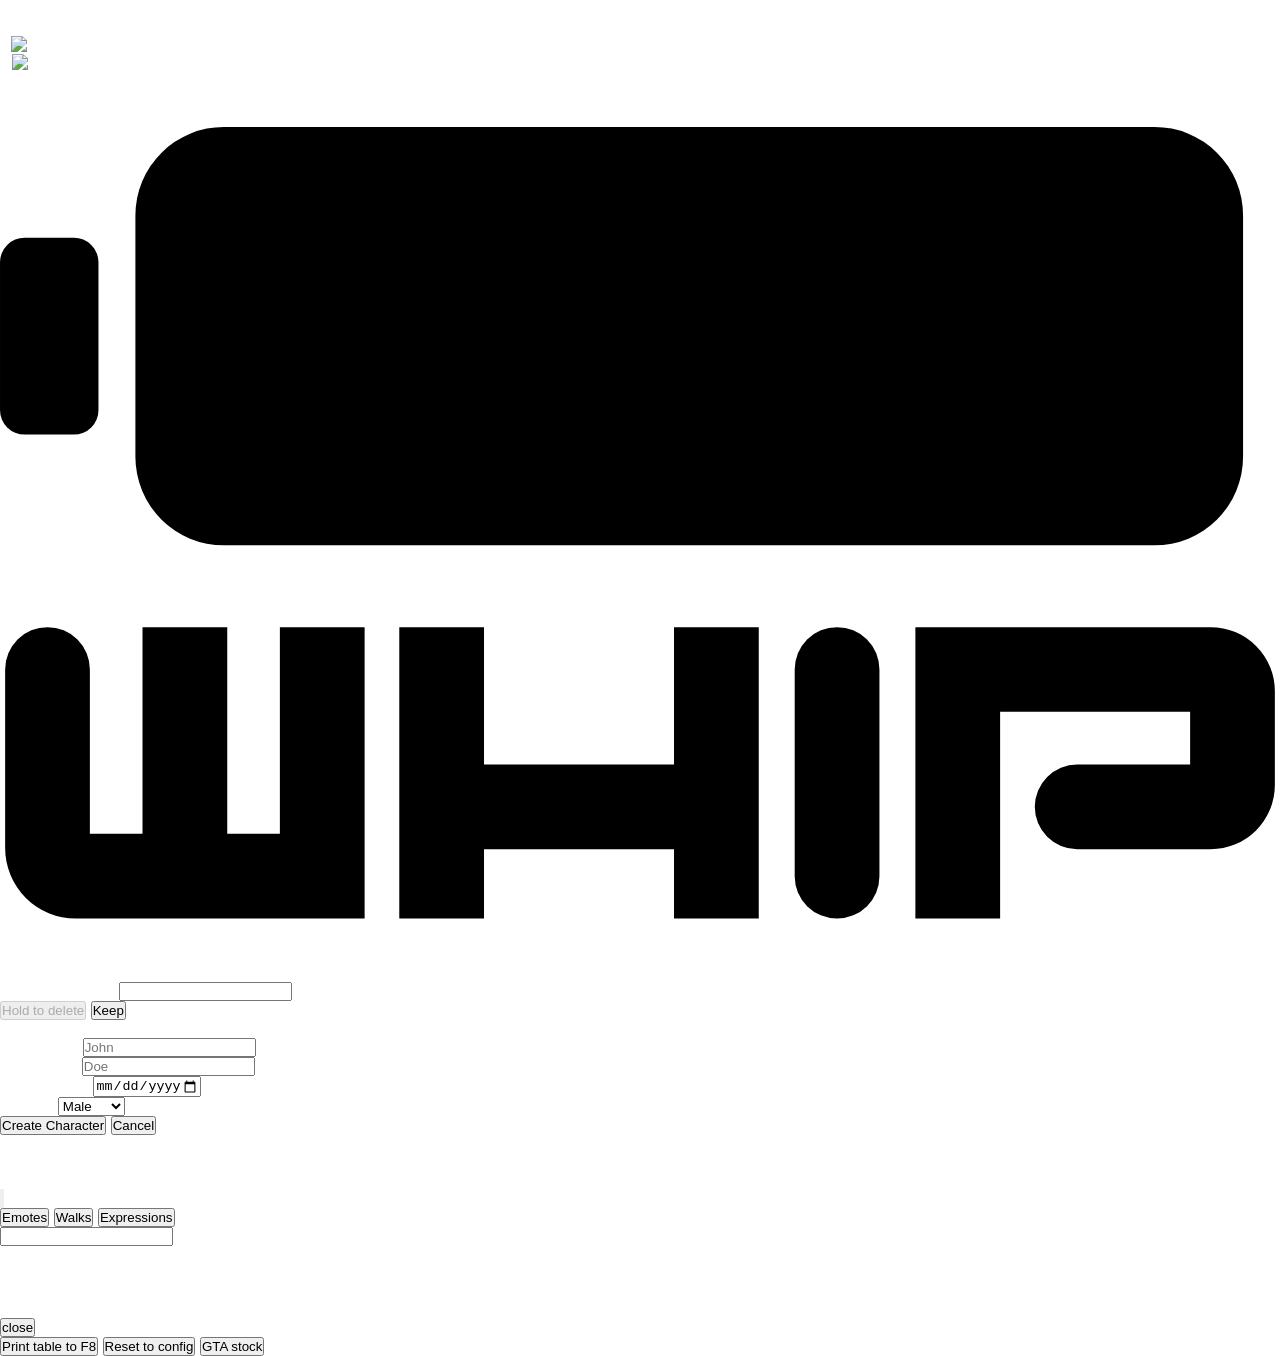
==== commit 2315ddb2: "feat: furnisher multi-select everywhere, box select and grid lock" ====
--- a/html/index.html
+++ b/html/index.html
@@ -46,8 +46,7 @@
 <link rel="stylesheet" href="css/pause.css"> <!-- whip's pause menu and its map (js/pause.js) -->
 <link rel="stylesheet" href="css/minimap.css"> <!-- whip's minimap, the 3D map in GTA's radar's place (js/minimap.js) -->
 <link rel="stylesheet" href="css/pad-layout.css"> <!-- its Controller screen (js/pad-layout.js) -->
-<link rel="stylesheet" href="css/prefs-page.css"> <!-- its Server Settings page (js/prefs-page.js); after pad-layout.css, whose head and bar it reuses -->
-<link rel="stylesheet" href="css/game-settings.css"> <!-- its Settings page, GTA's own settings (js/game-settings.js); after prefs-page.css, whose rows it reuses -->
+<link rel="stylesheet" href="css/settings-page.css"> <!-- its Settings page: GTA's settings and the server's (js/settings-page.js) -->
 <link rel="stylesheet" href="css/pad-keyboard.css"> <!-- typing on a controller (js/pad-keyboard.js) -->
 <link rel="stylesheet" href="css/pad-cursor.css"> <!-- a mouse on a controller: the Director, /whip (js/pad-cursor.js) -->
 <!-- What this browser can do (window.WhipCaps, and caps-* classes on <html>): FiveM's Chromium 103 or
@@ -898,6 +897,9 @@
                  which nudges by it. Pressed, it goes round as G does. -->
             <button id="fz-stepchip" class="fz-chip" type="button" data-fz="step"
                     title="The snap step (G)"><span id="fz-steptext">Snap 0.05 m · 15°</span></button>
+            <!-- Grid lock (L): the arrows along the world, moves on its grid at the snap step (js/furnisher.js renderCard). -->
+            <button id="fz-grid-btn" class="fz-btn fz-btn-sm fz-btn-keyed" type="button" data-fz="grid"
+                    title="Lock moves to the world grid at the snap step (L)"><span class="fz-btn-label">Grid</span><span class="fz-key" aria-hidden="true">L</span></button>
             <!-- The Director's world builder only (#furnisher.fz-director): its blueprint, in a window
                  over the room (#fz-bp). -->
             <button id="fz-bp-btn" class="fz-btn fz-btn-sm fz-dir-only" type="button" data-fz="blueprint"
@@ -1005,6 +1007,8 @@
                          snap step in G's words while snap is on (js/furnisher.js renderCard). -->
                     <span class="fz-hint fz-dir-hint"><span class="fz-key">R</span> <span id="fz-mode-hint">Rotate</span></span>
                     <span class="fz-hint"><span class="fz-key">G</span> <span id="fz-snap-hint">Snap</span></span>
+                    <span class="fz-hint"><span class="fz-key">L</span> Grid</span>
+                    <span class="fz-hint"><span class="fz-key">Ctrl</span><span class="fz-plus">+</span><span class="fz-key fz-key-mouse" title="Left click"><svg viewBox="0 0 12 16"><use href="#fz-mouse-l"/></svg></span> Add</span>
                 </span>
                 <span class="fz-hint-row fz-hints-look">
                     <span class="fz-hint"><span class="fz-key">W</span><span class="fz-key">A</span><span class="fz-key">S</span><span class="fz-key">D</span> Fly</span>
@@ -1142,7 +1146,7 @@
     <div id="fz-dot" class="fz-dot" aria-hidden="true"></div>
 </div>
 
-<!-- THE EMOTE MENU (/emotes, F3, /e, the F1 wheel). A column of video cards down the right-hand
+<!-- THE EMOTE MENU (/emotes, /e, the F1 wheel). A column of video cards down the right-hand
      side, so the player's own ped stays in view — trying emotes means watching yourself do them.
      js/emotes.js fills it; client/emotes.lua opens it with full NUI focus, so typing in the search
      never walks the player anywhere. -->
--- a/html/css/base.css
+++ b/html/css/base.css
@@ -0,0 +1,409 @@
+/* ========================================
+   WHIP BASE — the design-token foundation
+   ========================================
+
+   EVERY visual decision the framework repeats lives here as a custom property. Feature
+   stylesheets consume tokens; they do not restate values. This file is also the THEME
+   CONTRACT: a theme resource (see Config.Theme in config.lua and html/js/theme.js)
+   overrides these tokens from a <link> injected after every stylesheet, and because
+   custom properties resolve at computed-value time, the override wins everywhere at
+   equal specificity — that is the entire skinning mechanism.
+
+   2022-SAFE ONLY. FiveM's CEF is Chromium 103: no :has(), no native nesting, no
+   color-mix(), no container queries, no @layer. Derived tints are therefore declared as
+   explicit alpha tokens beside their parent color, not computed.
+
+   FONTS ARE VENDORED (html/fonts/, declared below). The old Google Fonts @import meant a
+   player who could not reach Google silently fell back to system fonts — same server,
+   different look. A theme brings its own faces by overriding --ui-font/--ui-mono and
+   shipping @font-face + font files in its own resource (cfx-nui URLs work cross-resource).
+*/
+/* Typefaces: declared in css/fonts.css, which index.html loads before this file. */
+
+/* ---------------------------------------- */
+/* Tokens                                   */
+/* ---------------------------------------- */
+:root {
+    /* Resolution scaling — set by utils.js: the 2560 x 1440 design fitted to the window's height, or to its
+       width on a screen narrower than 16:9; not themeable. --hud-scale is the height alone (the gauges under
+       the minimap, which follow the map's box). */
+    --ui-scale: 1;
+    --hud-scale: 1;
+
+    /* The inventory draws at this multiple of --ui-scale, and so do its popovers (the right-click
+       menu, the tooltip, the split panel) so their text matches the panels they open from. Tune
+       with care: the inventory shell's 1880px width is calibrated against it (see .inv-wrapper in
+       inventory.css) and a bigger number clips the shell at 1080p. */
+    --ui-zoom-inventory: 1.32;
+
+    /* ---- Surfaces: the chat/drawtext ground ---- */
+    --ui-surface:        rgba(10, 12, 18, 0.75);
+    --ui-surface-raised: rgba(10, 12, 18, 0.9);    /* popovers: tooltip, context menu, split */
+    --ui-surface-solid:  rgb(10, 12, 18);          /* fully opaque — panels that must not
+                                                      let the world bleed through (/w menu) */
+    --ui-surface-hover:  rgba(255, 255, 255, 0.05);   /* a bare row or chip under the pointer */
+    /* The hover step for a control that already has a wash at rest (a button, a tab, a wizard step,
+       the close disc): one step past its own fill, so the pointer still shows. */
+    --ui-surface-hover-strong: rgba(255, 255, 255, 0.10);
+    --ui-surface-subtle: rgba(255, 255, 255, 0.02);
+    --ui-surface-light:  rgba(255, 255, 255, 0.03);
+    --ui-surface-medium: rgba(255, 255, 255, 0.04);
+
+    /* ---- Borders ---- */
+    --ui-border:       rgba(255, 255, 255, 0.08);
+    --ui-border-hover: rgba(255, 255, 255, 0.12);
+
+    /* ---- Shadows ---- */
+    --ui-shadow:       0 4px 20px rgba(0, 0, 0, 0.4), inset 0 1px 0 rgba(255, 255, 255, 0.05);
+    --ui-shadow-lg:    0 8px 32px rgba(0, 0, 0, 0.5), inset 0 1px 0 rgba(255, 255, 255, 0.05);
+    --ui-shadow-modal: 0 20px 60px rgba(0, 0, 0, 0.6);
+    --ui-shadow-text:  0 1px 6px rgba(0, 0, 0, 0.8);
+    --ui-rim:          0 0 3px rgba(0, 0, 0, 0.9);   /* dark rim for world-facing text */
+
+    /* ---- Radius ladder ----
+       panel/pop/slot carry the documented language (20/12/8). sm/xs/pill formalise the
+       small-control ladder that existed as raw 2..6px across every file.
+       ROW (11px) is the step for things you PICK: list rows, tabs, chips, and the inventory
+       slot tiles. SLOT (8px) stays the step for things you TYPE into — fields — so the two read as
+       different kinds of object (see .wp-field). */
+    --ui-radius-panel: 20px;
+    --ui-radius-pop:   12px;
+    --ui-radius-row:   11px;
+    --ui-radius-slot:  8px;
+    --ui-radius-sm:    6px;
+    --ui-radius-xs:    4px;
+    --ui-radius-pill:  3px;
+    --ui-radius-hair:  2px;      /* bars, tracks, strokes, the scrollbar thumb */
+    --ui-radius-capsule: 38px;   /* the capsule shape: the HUD capsule, /me bubbles, an NPC's dialog */
+
+    /* ---- Text ---- */
+    --ui-text:      rgba(255, 255, 255, 0.93);
+    --ui-text-mid:  rgba(255, 255, 255, 0.5);
+    --ui-text-dim:  rgba(255, 255, 255, 0.25);
+    /* Functional labels — the words that say WHAT a value is (field labels, info-grid
+       labels, table headers). These carried --ui-text-dim, which at 0.25 alpha over the
+       glass is ~2.2:1 — decoration-grade contrast on words that do a job. Dim stays for
+       genuinely tertiary text; labels get their own step. */
+    --ui-text-label: rgba(255, 255, 255, 0.48);
+
+    /* ---- Semantic colors + their alpha companions (explicit, not color-mix — CEF 103) ---- */
+    --ui-accent:         #60a5fa;
+    --ui-accent-glow:    rgba(96, 165, 250, 0.2);
+    --ui-accent-subtle:  rgba(96, 165, 250, 0.07);
+    --ui-accent-light:   rgba(96, 165, 250, 0.15);
+    --ui-accent-medium:  rgba(96, 165, 250, 0.3);
+    --ui-on-accent:      #fff;                        /* text ON an accent fill (primary buttons) */
+    --ui-success:        #4ade80;
+    --ui-success-subtle: rgba(74, 222, 128, 0.08);
+    --ui-success-light:  rgba(74, 222, 128, 0.12);
+    --ui-success-medium: rgba(74, 222, 128, 0.5);     /* a "yes" edge: a shop slot that is for sale */
+    --ui-error:          #f87171;
+    --ui-error-subtle:   rgba(248, 113, 113, 0.08);
+    --ui-error-light:    rgba(248, 113, 113, 0.12);
+    --ui-warning:        #fbbf24;
+    --ui-warning-light:  rgba(251, 191, 36, 0.15);
+    --ui-info:           #60a5fa;
+
+    /* ---- The death screen (death.css) ----
+       curtain: the deep red rising from the bottom edge behind its words, fading out upward so
+       the world shows above it — an edge curtain like the inventory's, the one kind of gradient
+       the glass allows. A theme can set it to `none`. track: the empty part of its bar. */
+    --ui-death-curtain: linear-gradient(to top, rgba(112, 14, 20, 0.86) 0%, rgba(112, 14, 20, 0.58) 40%, rgba(112, 14, 20, 0) 100%);
+    --ui-death-track:   rgba(255, 255, 255, 0.16);
+
+    /* ---- The skill check ring (ui.css §6) ----
+       WHIP'S BLUE, AND EASY TO SEE. Tokens, so a theme can make it anything.
+       target: the lit part waiting for the dot, solid Signal Blue (--ui-accent) and glowing, the one
+       thing the player looks for. fill: the part as it starts filling; it turns toward full as it
+       fills (ui.js blends the two — CEF 103 has no color-mix()). done: a completed part's flash.
+       Every piece wears the dark edge so the ring holds up over a white sky. The dot is the
+       selection pill. */
+    --ui-skill-target:    #60a5fa;
+    --ui-skill-fill:      #bfdbfe;
+    --ui-skill-full:      #ffffff;
+    --ui-skill-done:      #e2efff;
+    --ui-skill-edge:      rgba(10, 12, 18, 0.6);
+    --ui-skill-outline:   rgba(255, 255, 255, 0.5);   /* the unlit ring's inner circle */
+    --ui-skill-clock:     rgba(255, 255, 255, 0.85);  /* the outer circle: the time left (red at the end) */
+
+    /* ---- The Slot — "a thing lives here": inventory grids, the accessory rail ----
+       A TILE, NOT AN OUTLINE: thirty outlines on a screen holding nine items make the scaffolding
+       louder than the contents. As a tile:
+
+           empty    a faint white wash, no edge            — present, quiet
+           filled   a brighter wash + a quiet edge + lift  — what you carry reads first
+           hover    one step brighter (filled slots only — an empty one does nothing)
+
+       FILLED IS LIGHTER THAN EMPTY, and all three are white-alpha, so a theme that recolours
+       --ui-surface* carries the slots with it. */
+    --ui-slot-bg:          rgba(255, 255, 255, 0.03);
+    --ui-slot-bg-filled:   rgba(255, 255, 255, 0.07);
+    --ui-slot-bg-hover:    rgba(255, 255, 255, 0.10);
+    /* A HAIRLINE, as the creator's cards wear: a heavy edge reads as a picture mat, louder than
+       the items. */
+    --ui-slot-line-w:      1px;
+    /* The carried grid's edge: its slots are exactly twice the right column's, so its edge is too,
+       and both read the same weight. */
+    --ui-slot-line-w-lg:   2px;
+    /* "This one" on a card (the creator's chosen card; a controller's slot): a blue wash inside a
+       white ring. The ring is the creator's 0.65 white. */
+    --ui-slot-bg-chosen:   var(--ui-accent-light);
+    --ui-ring:             rgba(255, 255, 255, 0.65);
+    --ui-slot-line:        transparent;                 /* empty: the fill says it; no edge */
+    --ui-slot-line-filled: rgba(255, 255, 255, 0.14);
+    --ui-slot-line-hover:  rgba(255, 255, 255, 0.28);
+    --ui-slot-line-focus:  #fff;                        /* a focused slot's edge (the --inv-* alias reads it) */
+    --ui-slot-lift:        inset 0 1px 0 rgba(255, 255, 255, 0.06);   /* a filled tile's top edge */
+    --ui-slot-glow:        0 0 12px rgba(255, 255, 255, 0.22);        /* focus only */
+
+    /* ---- The hotbar (inventory.css HOTBAR): its discs, keys and counts, times a stat disc's ---- */
+    --ui-hotbar-scale:     1.5;
+
+    /* ---- The selection pill — whip's strongest statement: "this one" ----
+       Near-white with dark ink. The admin panel's selected tab and row, and the inventory's drop
+       target, all wear it. */
+    --ui-pill:          rgba(255, 255, 255, 0.93);
+    --ui-pill-ink:      rgb(10, 12, 18);
+    --ui-pill-ink-mid:  rgba(10, 12, 18, 0.62);
+    --ui-pill-hover:    #fff;                      /* the pill under the pointer (a primary button) */
+
+    /* ---- Scrim — the dim a full-screen surface draws over the game behind it ----
+       The inventory's wash. Client Lua sends the live value (INVENTORY_WASH in
+       client/inventory.lua); this is what shows if it does not. */
+    --ui-scrim: rgba(10, 12, 18, 0.78);
+
+    /* ---- Item art — the shadow that lifts an item picture off its slot ---- */
+    --ui-item-shadow:        drop-shadow(0 2px 6px rgba(0, 0, 0, 0.5));
+    --ui-item-shadow-lifted: drop-shadow(0 4px 12px rgba(0, 0, 0, 0.6));   /* in your hand (dragging) */
+
+    /* ---- The Director's canvas (css/director.css) ----
+       THE ONE OPAQUE FIELD whip draws edge to edge: a scenario's cards need a calm ground, not a
+       moving street. Night blue, a fine grid every
+       16 world units and a stronger one every 128, both scaling with the zoom. Card headers carry the
+       card's KIND as a quiet top strip (the palette groups); these are not states, so none of them is
+       a semantic colour. Wires are white; the one you picked is Signal Blue. */
+    --dr-canvas:        rgb(8, 14, 26);
+    --dr-grid-minor:    rgba(120, 160, 230, 0.05);
+    --dr-grid-major:    rgba(120, 160, 230, 0.11);
+    --dr-card:          rgba(16, 22, 34, 0.96);
+    --dr-wire:          rgba(255, 255, 255, 0.62);
+    --dr-wire-dim:      rgba(255, 255, 255, 0.3);
+    --dr-kind-events:   rgb(196, 78, 78);
+    --dr-kind-events-tint:   rgba(196, 78, 78, 0.14);
+    --dr-kind-goals:    rgb(206, 176, 70);       /* GTA's objective yellow, muted */
+    --dr-kind-goals-tint:    rgba(206, 176, 70, 0.14);
+    --dr-kind-flow:     rgb(138, 148, 168);
+    --dr-kind-flow-tint:     rgba(138, 148, 168, 0.12);
+    --dr-kind-dialog:   rgb(52, 168, 156);
+    --dr-kind-dialog-tint:   rgba(52, 168, 156, 0.14);
+    --dr-kind-world:    rgb(204, 128, 58);
+    --dr-kind-world-tint:    rgba(204, 128, 58, 0.14);
+    --dr-kind-player:   rgb(150, 112, 214);
+    --dr-kind-player-tint:   rgba(150, 112, 214, 0.14);
+    --dr-kind-scenario: rgb(98, 120, 178);
+    --dr-kind-scenario-tint: rgba(98, 120, 178, 0.14);
+    /* The colours another resource's Director cards may ask for (Whip.card's `color`, by name). */
+    --dr-tint-blue:     rgb(84, 140, 230);
+    --dr-tint-blue-bg:       rgba(84, 140, 230, 0.14);
+    --dr-tint-teal:     rgb(46, 170, 170);
+    --dr-tint-teal-bg:       rgba(46, 170, 170, 0.14);
+    --dr-tint-green:    rgb(92, 176, 104);
+    --dr-tint-green-bg:      rgba(92, 176, 104, 0.14);
+    --dr-tint-amber:    rgb(214, 160, 60);
+    --dr-tint-amber-bg:      rgba(214, 160, 60, 0.14);
+    --dr-tint-red:      rgb(206, 86, 86);
+    --dr-tint-red-bg:        rgba(206, 86, 86, 0.14);
+    --dr-tint-violet:   rgb(160, 110, 220);
+    --dr-tint-violet-bg:     rgba(160, 110, 220, 0.14);
+    --dr-tint-slate:    rgb(128, 140, 160);
+    --dr-tint-slate-bg:      rgba(128, 140, 160, 0.12);
+    /* The Board card style (each builder's pick: director.css .dr-board): a card's head painted solid in its kind's
+       colour under dark ink (each solid paired with the kind above), its wires in the same colour, cards in the
+       classic cards' navy (--dr-card: closer to the canvas than a grey) on a hard shadow, and a quiet dot grid in
+       the canvas's own navy. */
+    --dr-board-dot:      rgb(33, 47, 72);
+    --dr-board-card:     rgba(16, 22, 34, 0.96);
+    --dr-board-lift:     6px 6px 0 rgba(0, 0, 0, 0.55);
+    --dr-board-lift-hi:  9px 9px 0 rgba(0, 0, 0, 0.6);
+    --dr-solid-events:   rgb(255, 123, 107);
+    --dr-solid-goals:    rgb(255, 210, 63);
+    --dr-solid-flow:     rgb(178, 188, 206);
+    --dr-solid-dialog:   rgb(79, 209, 197);
+    --dr-solid-world:    rgb(255, 166, 77);
+    --dr-solid-player:   rgb(190, 156, 255);
+    --dr-solid-scenario: rgb(157, 180, 255);
+    --dr-solid-blue:     rgb(110, 170, 255);
+    --dr-solid-teal:     rgb(72, 214, 214);
+    --dr-solid-green:    rgb(126, 214, 134);
+    --dr-solid-amber:    rgb(255, 190, 82);
+    --dr-solid-red:      rgb(255, 93, 115);
+    --dr-solid-violet:   rgb(196, 152, 255);
+    --dr-solid-slate:    rgb(170, 182, 204);
+
+    /* ---- The Systems Creator's screen (css/systems.css): the Director's canvas, in RED ----
+       Its own menu, with a red theme instead of blue. The red is the screen's
+       identity (its ground, its grid, the column's glow, focus and hover): a deep red, never a state.
+       Because red is whip's error colour, on this screen ERRORS move to a vivid orange and WARNINGS to
+       yellow, each with its glyph (✕, !), and a picked card or wire is the white selection pill, so
+       nothing picked or broken ever looks like the theme. Value wires and pins wear their TYPE's
+       colour (six a builder sees, plan §8), clear of red, green (what ran) and the warning colours. */
+    --sy-accent:          #dc2626;
+    --sy-accent-glow:     rgba(220, 38, 38, 0.24);
+    --sy-accent-subtle:   rgba(220, 38, 38, 0.09);
+    --sy-accent-light:    rgba(220, 38, 38, 0.16);
+    --sy-accent-medium:   rgba(220, 38, 38, 0.38);
+    --sy-error:           #ff8a3d;
+    --sy-error-subtle:    rgba(255, 138, 61, 0.09);
+    --sy-error-light:     rgba(255, 138, 61, 0.15);
+    --sy-warning:         #facc15;
+    --sy-warning-light:   rgba(250, 204, 21, 0.14);
+    --sy-canvas:          rgb(20, 9, 11);
+    --sy-grid-minor:      rgba(235, 120, 120, 0.05);
+    --sy-grid-major:      rgba(235, 120, 120, 0.11);
+    --sy-card:            rgba(34, 18, 21, 0.96);
+    --sy-t-number:        #22d3ee;   /* cyan */
+    --sy-t-text:          #e879f9;   /* orchid */
+    --sy-t-bool:          #a78bfa;   /* violet */
+    --sy-t-place:         #d9b27c;   /* tan */
+    --sy-t-person:        #60a5fa;   /* blue */
+    --sy-t-thing:         #cbd5e1;   /* silver */
+    --sy-t-any:           #8b93a3;   /* grey */
+    --sy-kind-when:       rgb(214, 96, 86);
+    --sy-kind-when-tint:      rgba(214, 96, 86, 0.15);
+    --sy-kind-maths:      rgb(64, 168, 196);
+    --sy-kind-maths-tint:     rgba(64, 168, 196, 0.13);
+    --sy-kind-text:       rgb(184, 104, 196);
+    --sy-kind-text-tint:      rgba(184, 104, 196, 0.13);
+    --sy-kind-variables:  rgb(140, 116, 214);
+    --sy-kind-variables-tint: rgba(140, 116, 214, 0.13);
+    --sy-kind-players:    rgb(84, 168, 232);   /* sky, beside the cars' indigo */
+    --sy-kind-players-tint:   rgba(84, 168, 232, 0.13);
+    --sy-kind-cars:       rgb(112, 124, 204);   /* indigo: clear of this screen's error orange */
+    --sy-kind-cars-tint:      rgba(112, 124, 204, 0.14);
+    --sy-kind-items:      rgb(186, 162, 84);
+    --sy-kind-items-tint:     rgba(186, 162, 84, 0.13);
+    --sy-kind-money:      rgb(96, 176, 132);
+    --sy-kind-money-tint:     rgba(96, 176, 132, 0.13);
+    --sy-kind-jobs:       rgb(64, 184, 176);    /* teal */
+    --sy-kind-jobs-tint:      rgba(64, 184, 176, 0.13);
+    --sy-kind-world:      rgb(150, 162, 178);   /* steel */
+    --sy-kind-world-tint:     rgba(150, 162, 178, 0.13);
+    --sy-kind-missions:   rgb(214, 128, 168);   /* rose */
+    --sy-kind-missions-tint:  rgba(214, 128, 168, 0.13);
+    --sy-kind-npcs:       rgb(150, 190, 80);    /* lime */
+    --sy-kind-npcs-tint:      rgba(150, 190, 80, 0.13);
+
+    /* ---- Type ---- */
+    /* Text, data and labels: Barlow (css/fonts.css), every weight 400-800 real. Segoe UI behind it covers
+       what Barlow lacks (Cyrillic, Greek). */
+    --ui-font: 'Barlow', 'Segoe UI', sans-serif;
+    /* The face for figures and names to compare (ids, paths, coordinates): whip's own font; a rule using it also sets font-variant-numeric: tabular-nums, so digits keep even widths.
+       Kept as its own token so a theme can still give figures a face of their own. */
+    --ui-mono: var(--ui-font);
+    /* THE HOUSE LOOK'S TITLES (the pause menu, creator, Director, emote menu, furnisher, inventory):
+       Bricolage Grotesque (css/fonts.css). Every title rule reads this token. */
+    --ui-font-display: 'Bricolage Grotesque', var(--ui-font);
+    --ui-fw-display: 800;
+    /* A house panel's ground: solid night glass with a faint blue glow in its top-left corner. A theme that
+       wants plain glass sets the glow to `none`. */
+    --ui-panel-glow: radial-gradient(120% 60% at 0% 0%, var(--ui-accent-subtle), transparent 60%);
+    /* Size/weight scales: for NEW code and themes. Existing panels still carry granular
+       px values — converting ~330 declarations was judged churn without payoff; a skin
+       retunes color, font and shape, not per-label sizes. */
+    --ui-fs-xs: 9px;  --ui-fs-sm: 11px;  --ui-fs-md: 13px;  --ui-fs-lg: 16px;  --ui-fs-xl: 20px;
+    --ui-fs-caption: 12px;   /* the line under a row, help text */
+    --ui-fs-body-lg: 14px;   /* a notice, a line that leads a panel */
+    --ui-fs-display: 26px;   /* a house screen's title: the inventory's name, the creator's menu words */
+    --ui-fw-regular: 400;  --ui-fw-medium: 500;  --ui-fw-semibold: 600;  --ui-fw-bold: 700;
+
+    /* ---- Motion ---- */
+    --ui-ease:        cubic-bezier(0.16, 1, 0.3, 1);
+    --ui-ease-bounce: cubic-bezier(0.34, 1.4, 0.64, 1);
+
+    /* ---- Spacing scale (for new code and themes; see the type-scale note) ----
+       sp-7/sp-8 are the GENEROUS end, added when the admin panel's layout pass found the
+       scale topped out at 14px — every interval read the same and the panes had no
+       cadence. Tight grouping needs a loose counterpart to mean anything. */
+    --ui-sp-1: 2px;  --ui-sp-2: 4px;  --ui-sp-3: 6px;  --ui-sp-4: 8px;  --ui-sp-5: 10px;  --ui-sp-6: 14px;
+    --ui-sp-7: 20px;  --ui-sp-8: 28px;
+
+    /* ---- Scrollbars (one look, defined once — see the universal rule below) ---- */
+    --ui-scrollbar-w:           3px;
+    --ui-scrollbar-thumb:       rgba(255, 255, 255, 0.08);
+    --ui-scrollbar-thumb-hover: rgba(255, 255, 255, 0.15);
+    /* The REACH bar: for a box where the scrollbar is how you get to content you cannot see at
+       all (a third of the bag, the panels below the fold) rather than a hint that it scrolls. */
+    --ui-scrollbar-w-reach:           6px;
+    --ui-scrollbar-thumb-reach:       rgba(255, 255, 255, 0.16);
+    --ui-scrollbar-thumb-reach-hover: rgba(255, 255, 255, 0.28);
+
+    /* ---- Native form controls (CEF renders <option> on its own ground) ---- */
+    --ui-select-option-bg: #111;
+    --ui-select-option-fg: #ccc;
+
+    /* ---- LOCKED — mirrored as millisecond constants in JS. A theme changing these
+       desyncs element teardown from its fade and prompts blink out instead of fading.
+       Mirrors: --ui-fade ~ ui.js RADIAL_FADE_MS, --it-fade ~ interact.js FADE_DURATION.
+       Excluded from the theme contract. ---- */
+    --ui-fade: 0.18s;
+    --it-fade: 0.25s;
+
+    /* ---- Legacy aliases ----
+       The --inv-* names resolve to the --ui-* values, so a theme override of --ui-* reskins
+       everything. whip's own CSS reads --ui-* only; these stay for themes and custom renderers
+       written against the --inv-* names. Do not add new --inv-* uses. */
+    --inv-surface:         var(--ui-surface);
+    --inv-surface-raised:  var(--ui-surface-raised);
+    --inv-border:          var(--ui-border);
+    --inv-shadow:          var(--ui-shadow);
+    --inv-shadow-lg:       var(--ui-shadow-lg);
+    --inv-shadow-text:     var(--ui-shadow-text);
+    --inv-text:            var(--ui-text);
+    --inv-text-mid:        var(--ui-text-mid);
+    --inv-text-dim:        var(--ui-text-dim);
+    --inv-font:            var(--ui-font);
+    --inv-accent:          var(--ui-accent);
+    --inv-danger:          var(--ui-error);
+    --inv-ease:            var(--ui-ease);
+    --inv-radius-panel:    var(--ui-radius-panel);
+    --inv-radius-pop:      var(--ui-radius-pop);
+    --inv-radius-slot:     var(--ui-radius-row);   /* the inventory's slots were 11px, set in inventory.css */
+    --inv-slot-line-w:     var(--ui-slot-line-w);
+    --inv-slot-line:       var(--ui-slot-line);
+    --inv-slot-line-filled: var(--ui-slot-line-filled);
+    --inv-slot-line-hover: var(--ui-slot-line-hover);
+    --inv-slot-line-focus: var(--ui-slot-line-focus);
+    --inv-slot-glow:       var(--ui-slot-glow);
+    --inv-slot-glow-strong: var(--ui-slot-glow);
+}
+
+/* ---------------------------------------- */
+/* Base element rules                       */
+/* ---------------------------------------- */
+
+* { margin: 0; padding: 0; box-sizing: border-box; }
+
+body {
+    font-family: var(--ui-font);
+    color: var(--ui-text);
+    background: transparent;   /* the game world IS the background */
+    overflow: hidden;
+    height: 100vh;
+    width: 100vw;
+    /* Nothing on the screen is picked up as text by a stray drag or Ctrl+A: what is typed (fields, boxes) still
+       is, and a block meant to be copied says so (.dr-code). */
+    user-select: none;
+}
+input, textarea, [contenteditable="true"] { user-select: text; }
+
+/* One scrollbar for the whole NUI. 23 hand-copied rule sets across 18 files unified onto
+   the tokens above (widths had drifted 2/3/4px between panels — drift, not design; the
+   two panels that HIDE their scrollbar keep local width:0 overrides). */
+*::-webkit-scrollbar { width: var(--ui-scrollbar-w); height: var(--ui-scrollbar-w); }
+*::-webkit-scrollbar-track { background: transparent; }
+*::-webkit-scrollbar-thumb { background: var(--ui-scrollbar-thumb); border-radius: 2px; }
+*::-webkit-scrollbar-thumb:hover { background: var(--ui-scrollbar-thumb-hover); }
+
+/* CEF paints <option> popups on its own ground — without this they render as black
+   text on near-black. */
+select option { background: var(--ui-select-option-bg); color: var(--ui-select-option-fg); }
--- a/html/css/creator.css
+++ b/html/css/creator.css
@@ -0,0 +1,929 @@
+/* ========================================
+   CHARACTER CREATOR — css/creator.css
+
+   One wide panel down the left, the
+   main menu's (pause.css .pm-side) and the Director's (director.css .dr-col) —
+   flush to the edge, night glass, one faint blue light in its top corner, a hard
+   edge and a deep shadow onto the world. The groups are the main menu's words, the
+   categories the Director's tabs, the picked item a big picture beside what it can
+   be set to (the band), and the cards under
+   them are large enough to show the clothing pictures. The right half of the
+   screen is all character: the camera is told where it is and stands the ped in it.
+
+   Type follows the framework: --ui-font for text, --ui-font-display for the menu's words.
+   --ui-mono (the same font, even-width figures) only in the Esc keycap.
+
+   2022-safe CSS only (CEF is Chromium 103): no :has(), no nesting, no
+   color-mix().
+
+   Structure (index.html):
+     #creator              fixed full-screen, .open to show
+       .cr-scale           the ONE scaled box (a transform: see below)
+         .cr-left          the panel: head (title + #cr-groups), #cr-rail (tabs),
+                           #cr-subtabs, #cr-options (the band), #cr-grid, and its foot
+                           (.cr-left-foot: the Undress buttons and the control hints)
+         #cr-stage         the open world on the right — drag = camera
+         .cr-footer        Cancel/Save (bottom right), the world's only controls
+   ======================================== */
+
+#creator {
+    position: fixed;
+    inset: 0;
+    display: none;
+    font-family: var(--ui-font);
+    color: var(--ui-text);
+    z-index: 100;
+
+    /* One knob for the whole screen's size. --ui-scale normalises for
+       resolution; the multiplier is the deliberate "make it bigger" factor.
+       At 1080p it is 1.125: every px below is that many screen pixels. */
+    --cr-zoom: calc(var(--ui-scale, 1) * 1.5);
+
+    /* THE PANEL'S WIDTH IS STATED, NOT MEASURED. Both of this screen's old
+       interaction bugs were the cost of measuring it: a column sized by its
+       card list either ended short of the cards painted inside it (the stage,
+       the next flex item, then lay over the right-hand cards and they ignored
+       the mouse) or claimed the width of every card on one line (and left the
+       stage nothing to drag in). Stated, it is exactly what it says, and the
+       stage keeps the rest. 836px = 940 screen pixels at 1080p. */
+    --cr-left-w:  836px;
+    --cr-pad-x:   39px;
+    --cr-display: var(--ui-font-display);
+    --cr-word-off: rgba(255, 255, 255, 0.34);   /* the main menu's unpicked word */
+    --cr-word-hover: rgba(255, 255, 255, 0.62);
+    --cr-tab-off: rgba(255, 255, 255, 0.5);     /* smaller words: lighter, to stay legible */
+}
+#creator.open { display: block; }
+
+/* TRANSFORM, NOT `zoom`, AND THAT IS THE WHOLE BUG FIX.
+
+   The rest of whip scales with `zoom`, so this screen did too — and on CEF
+   (Chromium 103) `zoom` scaled what was PAINTED without scaling what was
+   CLICKED. Two symptoms, one cause: only the top-left 1/zoom of the screen
+   answered the mouse (with three columns of cards, that was column one — cards
+   0, 3, 6, 9 — and the grid would not even scroll anywhere else), and the
+   feature pad slammed to its corner on every click, because
+   getBoundingClientRect reported the UNZOOMED box while the pointer event
+   carried real viewport pixels, so the ratio between them always overshot.
+
+   A transform has neither problem: Chromium maps pointer events back through
+   the transform matrix, and getBoundingClientRect returns the VISUAL rect, so
+   the pad's own maths lines up without a correction factor. The wrapper is
+   sized at 1/scale and then scaled up, so it covers the viewport exactly, and
+   everything inside it lives in ONE coordinate space — no box derives its size
+   across a scale boundary, which is the other thing that went wrong here. */
+.cr-scale {
+    position: absolute;
+    left: 0;
+    top: 0;
+    width: calc(100% / var(--cr-zoom));
+    height: calc(100% / var(--cr-zoom));
+    transform: scale(var(--cr-zoom));
+    transform-origin: top left;
+    display: flex;
+    align-items: stretch;
+    z-index: 1;
+}
+
+.cr-left, .cr-footer, #cr-stage { position: relative; }
+
+/* ---- the panel ---- */
+
+.cr-left {
+    display: flex;
+    flex-direction: column;
+    flex: 0 0 var(--cr-left-w);
+    box-sizing: border-box;
+    height: 100%;
+    padding: 36px var(--cr-pad-x) 22px;
+    min-height: 0;
+    min-width: 0;
+    background:
+        radial-gradient(120% 60% at 0% 0%, var(--ui-accent-subtle), transparent 60%),
+        var(--ui-surface-solid);
+    border-right: 1px solid var(--ui-border);
+    box-shadow: 18px 0 48px rgba(0, 0, 0, 0.45);
+    animation: cr-rise 0.4s var(--ui-ease);
+}
+
+@keyframes cr-rise {
+    from { opacity: 0; transform: translateY(10px); }
+    to   { opacity: 1; transform: none; }
+}
+
+/* The title, then the groups on their own line: five words beside the title ran past the panel's edge
+   (Outfits made five), and a look's title (EditLook: a lore character's name) can be long. The sub
+   sits beside the title, so the line costs the cards as little as it can. */
+.cr-head {
+    flex: 0 0 auto;
+    display: flex;
+    flex-direction: column;
+    align-items: flex-start;
+    gap: 12px;
+}
+.cr-title { display: flex; align-items: baseline; gap: 12px; }
+.cr-title-name {
+    font-family: var(--cr-display);
+    font-size: 30px;
+    font-weight: 800;
+    letter-spacing: -0.01em;
+    line-height: 1.05;
+    color: var(--ui-text);
+    white-space: nowrap;
+}
+.cr-title-sub {
+    font-size: 11.5px;
+    font-weight: var(--ui-fw-medium);
+    line-height: 1.4;
+    color: var(--ui-text-mid);
+}
+
+/* ---- the groups: the main menu's words ---- */
+
+#cr-groups { display: flex; gap: 23px; margin-top: 3px; }
+
+.cr-group,
+.cr-tab {
+    position: relative;
+    margin: 0;
+    border: 0;
+    background: none;
+    font-family: var(--cr-display);
+    font-weight: 800;
+    letter-spacing: -0.01em;
+    line-height: 1.05;
+    white-space: nowrap;
+    cursor: pointer;
+    transition: color 0.18s var(--ui-ease);
+}
+.cr-group { padding: 0 0 8px; font-size: 26.5px; color: var(--cr-word-off); }
+.cr-group:hover { color: var(--cr-word-hover); }
+.cr-group.active { color: var(--ui-pill); }
+
+/* The chosen word is underlined by the logo's rounded stroke, drawing itself. */
+.cr-group::after,
+.cr-tab::after {
+    content: '';
+    position: absolute;
+    left: 0;
+    right: 0;
+    background: var(--ui-pill);
+    transform: scaleX(0);
+    transform-origin: left center;
+    transition: transform 0.28s var(--ui-ease);
+}
+.cr-group::after { bottom: 0; height: 4.5px; border-radius: 3px; }
+.cr-group.active::after,
+.cr-tab.active::after { transform: scaleX(1); }
+
+/* ---- the categories: the Director's tabs ---- */
+
+/* 17px: 19 screen pixels at 1080p, a little over the Director's tabs (21px under
+   its own zoom, 16 at 1080p), and the most the Face group's nine words take on
+   one line — wrapped, they pushed the band and grid down a row. */
+#cr-rail {
+    flex: 0 0 auto;
+    display: flex;
+    flex-wrap: wrap;
+    column-gap: 16px;
+    row-gap: 5px;
+    margin-top: 23px;
+    border-bottom: 1px solid var(--ui-border);
+}
+.cr-tab { padding: 0 0 10.5px; font-size: 17px; color: var(--cr-tab-off); }
+.cr-tab:hover { color: rgba(255, 255, 255, 0.75); }
+.cr-tab.active { color: var(--ui-pill); }
+.cr-tab::after { bottom: -1px; height: 3.5px; border-radius: 2px; }
+
+.cr-group:focus-visible,
+.cr-tab:focus-visible,
+.cr-subtab:focus-visible,
+.cr-dress:focus-visible,
+.cr-btn:focus-visible,
+.cr-card:focus-visible,
+.cr-tex:focus-visible,
+.cr-swatch:focus-visible,
+.cr-obtn:focus-visible,
+.cr-range:focus-visible {
+    outline: 2px solid var(--ui-accent);
+    outline-offset: 2px;
+}
+
+/* ---- sub-tabs (heritage: Mother / Father / Grandparent; a face category's parts) ---- */
+
+#cr-subtabs {
+    display: flex;
+    flex: 0 0 auto;
+    gap: 4px;
+    margin-top: 16px;
+}
+
+.cr-subtab {
+    flex: 0 0 auto;
+    font-family: var(--ui-font);
+    font-size: 12px;
+    font-weight: var(--ui-fw-semibold);
+    letter-spacing: 0.2px;
+    color: var(--ui-text-mid);
+    background: rgba(255, 255, 255, 0.05);
+    border: none;
+    border-radius: 999px;
+    padding: 8px 16px;
+    cursor: pointer;
+    transition: background 0.16s var(--ui-ease), color 0.16s var(--ui-ease);
+}
+.cr-subtab:hover { color: var(--ui-text); background: rgba(255, 255, 255, 0.09); }
+.cr-subtab.active {
+    background: var(--ui-pill);
+    color: var(--ui-pill-ink);
+}
+
+/* ---- the band: the picked item, and what it can be set to ----
+
+   It was a panel on the right of the screen; it is now at the top of the panel,
+   so the right half is all character. Shown only when the selection has
+   something to show (creator.js setOptions); the grid below takes its room
+   otherwise. Its controls scroll inside it rather than push the grid off the
+   screen. */
+
+#cr-options {
+    display: none;
+    flex: 0 0 auto;
+    flex-direction: column;
+    margin-top: 21px;
+    min-height: 0;
+}
+#cr-options.open { display: flex; animation: cr-fade 0.28s var(--ui-ease); }
+.cr-band-top { display: flex; gap: 25px; min-height: 0; }
+
+@keyframes cr-fade {
+    from { opacity: 0; transform: translateY(6px); }
+    to   { opacity: 1; transform: none; }
+}
+
+/* The picked item's picture: whip's slot tile (--ui-slot-*), large. */
+.cr-hero {
+    position: relative;
+    flex: 0 0 247px;
+    height: 247px;
+    box-sizing: border-box;
+    display: flex;
+    align-items: center;
+    justify-content: center;
+    border-radius: var(--ui-radius-pop);
+    border: 1px solid var(--ui-slot-line-filled);
+    background: var(--ui-slot-bg);
+    box-shadow: var(--ui-slot-lift);
+}
+.cr-hero .cr-icon { inset: 14px; width: calc(100% - 28px); height: calc(100% - 28px); }
+.cr-hero-art { width: 56px; height: 56px; color: rgba(255, 255, 255, 0.34); }
+.cr-hero-art svg { width: 100%; height: 100%; }
+.cr-hero.has-icon .cr-hero-art { visibility: hidden; }
+
+/* The heading, then what scrolls. The HEADING STAYS: only the controls under it
+   scroll (an item's 26 colours shown in full), so "Top 5" is never carried off.
+   Beside a picture the column is the picture's height at least, with the count
+   and the colours sitting on its bottom edge (mockup B). Capped at 440 so the
+   grid keeps a row or two; with controls across the band below the picture
+   (hair's colour grids) the column stops at the picture's height. */
+.cr-band-main {
+    flex: 1 1 auto;
+    min-width: 0;
+    display: flex;
+    flex-direction: column;
+    max-height: 440px;
+}
+.cr-hero + .cr-band-main { min-height: 247px; }
+.cr-band-top:not(:last-child) .cr-band-main { max-height: 247px; }
+.cr-band-title {
+    flex: 0 0 auto;
+    font-family: var(--cr-display);
+    font-size: 39px;
+    font-weight: 800;
+    letter-spacing: -0.01em;
+    line-height: 1;
+    color: var(--ui-text);
+}
+.cr-band-title.small { font-size: 24px; }
+.cr-band-sub {
+    flex: 0 0 auto;
+    margin-top: 8px;
+    font-size: 14px;
+    font-weight: var(--ui-fw-semibold);
+    line-height: 1.43;
+    color: var(--ui-text-mid);
+}
+.cr-band-meta {
+    flex: 0 0 auto;
+    margin-top: auto;
+    padding-top: 14px;
+    font-size: 11.5px;
+    font-weight: var(--ui-fw-semibold);
+    line-height: 1.35;
+    color: var(--ui-text-label);
+}
+/* Room inside the scroller for the rings: a picked tile's and a focused one's.
+   Positioned for the same reason as #cr-grid (the picked colour is scrolled to). */
+.cr-band-body {
+    position: relative;
+    flex: 0 1 auto;
+    min-height: 0;
+    margin: 2px 0 0 -4px;
+    padding: 4px 6px 4px 4px;
+    overflow-y: auto;
+    overflow-x: hidden;
+}
+/* It scrolls (set by creator.js when it does): the cut row fades, so it reads as
+   "more below", not as a drawing fault. */
+.cr-band-body.cr-scrolls {
+    -webkit-mask-image: linear-gradient(to bottom, #000 calc(100% - 28px), transparent);
+}
+.cr-band-cols { display: flex; gap: 24px; }
+.cr-band-col { flex: 1 1 0; min-width: 0; }
+
+/* ---- the band with controls beside the picture (hair: creator.js setOptions `side`) ----
+   The heading on a line of its own, the collection after it and the item's own choices at its end
+   (hair's textures, as small pictures: seven at most). Under it the picture, a little
+   smaller than the other bands' so the band stays short, and beside it the two colour grids, Colour
+   over Highlight, three rows each, filling the picture's height. The grid of hairstyles below keeps
+   two rows and more. */
+.cr-band-head {
+    display: flex;
+    align-items: baseline;
+    gap: 14px;
+    min-height: 32px;
+    margin-bottom: 14px;
+}
+.cr-band-head .cr-band-title { font-size: 32px; }
+.cr-band-head .cr-band-sub { margin-top: 0; }
+.cr-band-head .cr-band-body {
+    flex: 0 1 auto;
+    align-self: center;
+    margin: 0 0 0 auto;
+    padding: 2px;
+    overflow: visible;
+}
+.cr-band-head .cr-texrow { flex-wrap: nowrap; gap: 6px; }
+.cr-band-head .cr-tex-pic { width: 44px; height: 44px; }
+.cr-band-head .cr-tex-pic .cr-icon { inset: 3px; width: calc(100% - 6px); height: calc(100% - 6px); }
+.cr-band-sided .cr-hero { flex-basis: 206px; height: 206px; }
+.cr-band-side {
+    flex: 1 1 auto;
+    min-width: 0;
+    display: flex;
+    flex-direction: column;
+    justify-content: space-between;
+}
+.cr-band-side .cr-opt-label { margin: 0 0 6px; }
+.cr-band-side .cr-swatches { grid-template-columns: repeat(auto-fill, minmax(20px, 1fr)); gap: 4px; }
+
+.cr-opt-row { margin-bottom: 6px; }
+.cr-opt-label {
+    display: flex;
+    justify-content: space-between;
+    align-items: baseline;
+    font-size: 11.5px;
+    font-weight: var(--ui-fw-semibold);
+    letter-spacing: 0.2px;
+    line-height: 1.35;
+    color: var(--ui-text-label);
+    margin: 12px 0 6px;
+}
+.cr-opt-val { color: var(--ui-text); font-variant-numeric: tabular-nums; }
+.cr-opt-hint {
+    font-size: 11px;
+    color: var(--ui-text-mid);
+    line-height: 1.5;
+    margin-top: 8px;
+}
+.cr-opt-hint.cr-opt-warn { color: var(--ui-warning); }
+
+/* ---- the card grid ----
+
+   THE SQUASHING BUG LIVED HERE. The grid is a flex item in a column flex parent,
+   and without a basis its height was its content height and flex-shrink
+   compressed it to fit: the more cards a category had, the harder it was
+   squeezed. `flex: 1 1 0` pins it to the space actually there (so it scrolls
+   instead of shrinking), and every card states its own height.
+
+   FLEX-WRAP, NOT CSS GRID, and that is deliberate. With `display: grid` only
+   the leftmost column of cards answered the mouse while the others behaved as
+   though they were not there at all, hover included — track resolution inside
+   a scaled, scrolling grid container, the one thing those dead cards had that
+   nothing else on the screen did. So the layout states its own card size and
+   leaves `1fr` out of it. Five across, each about 140px: 160 screen pixels. */
+
+/* Positioned so it is its cards' offsetParent: creator.js scrolls the picked
+   card into view from its offsetTop. */
+#cr-grid {
+    position: relative;
+    display: flex;
+    flex-wrap: wrap;
+    align-content: flex-start;
+    gap: 12.5px;
+    flex: 1 1 0;
+    min-height: 0;
+    overflow-y: auto;
+    margin-top: 19px;
+    /* Room for the rings on the outer cards: the scroller would clip them. */
+    padding: 4px;
+}
+
+/* A card is whip's slot tile (--ui-slot-*: a theme that retunes the inventory's
+   tiles retunes these) and a real button, so the keyboard reaches it. */
+.cr-card {
+    position: relative;
+    display: flex;
+    align-items: center;
+    justify-content: center;
+    /* Five across: the content box less the four gaps, divided by five. */
+    flex: 0 0 calc((100% - 50px) / 5);
+    height: 142px;
+    box-sizing: border-box;
+    margin: 0;
+    padding: 0;
+    font: inherit;
+    color: inherit;
+    background: var(--ui-slot-bg-filled);
+    border: 1px solid var(--ui-slot-line-filled);
+    border-radius: var(--ui-radius-row);
+    box-shadow: var(--ui-slot-lift);
+    cursor: pointer;
+    overflow: hidden;
+    transition: background 0.16s var(--ui-ease), border-color 0.16s var(--ui-ease);
+}
+.cr-card:hover { background: var(--ui-slot-bg-hover); border-color: var(--ui-slot-line-hover); }
+
+.cr-card-art {
+    width: 38px;
+    height: 38px;
+    color: rgba(255, 255, 255, 0.34);
+    transition: color 0.16s var(--ui-ease);
+}
+.cr-card-art svg { width: 100%; height: 100%; }
+.cr-card:hover .cr-card-art { color: rgba(255, 255, 255, 0.55); }
+.cr-card.selected .cr-card-art { color: var(--ui-text); }
+
+/* Eye-colour cards fill with the colour itself instead of a glyph — down to the
+   name strip, so the name sits on the card's glass and stays readable on a pale
+   colour. */
+.cr-card-swatch { position: absolute; inset: 0 0 30px 0; }
+
+/* Clothing pictures (img/clothing in whip_media_clothing_male and _female): the item itself, over the
+   card, above its number. Hidden until it has loaded — the glyph holds the
+   card until then, and for good when there is no picture (creator.js). */
+.cr-icon {
+    position: absolute;
+    inset: 8px 8px 22px;
+    width: calc(100% - 16px);
+    height: calc(100% - 30px);
+    object-fit: contain;
+    opacity: 0;
+    pointer-events: none;
+    transition: opacity 0.18s var(--ui-ease);
+}
+.has-icon > .cr-icon { opacity: 1; }
+.cr-card.has-icon .cr-card-art { visibility: hidden; }
+
+.cr-card-num {
+    position: absolute;
+    left: 11px;
+    right: 11px;
+    bottom: 9px;
+    font-size: 11.5px;
+    font-weight: var(--ui-fw-bold);
+    line-height: 1;
+    color: rgba(255, 255, 255, 0.62);
+    text-shadow: var(--ui-rim);
+    font-variant-numeric: tabular-nums;
+    white-space: nowrap;
+    overflow: hidden;
+    text-overflow: ellipsis;
+}
+.cr-card.selected .cr-card-num { color: var(--ui-text); }
+
+/* A name instead of the number (a tattoo's "B'Donk Now Crank It Later"): up to two lines, cut with an
+   ellipsis past that, and the picture gives it the room. */
+.cr-card-name {
+    font-size: 11px;
+    line-height: 1.2;
+    white-space: normal;
+    display: -webkit-box;
+    -webkit-box-orient: vertical;
+    -webkit-line-clamp: 2;
+    font-variant-numeric: normal;
+}
+.cr-card.named .cr-icon { inset: 7px 9px 34px; width: calc(100% - 18px); height: calc(100% - 41px); }
+
+/* Selection is a soft ring, not a hard bar. */
+.cr-card.selected,
+.cr-card.selected:hover {
+    background: var(--ui-accent-light);
+    border-color: rgba(255, 255, 255, 0.65);
+    box-shadow: 0 0 0 1px rgba(255, 255, 255, 0.65), var(--ui-slot-lift);
+}
+
+/* ---- the stage: the open world on the right, drag to move the camera ---- */
+
+/* Takes whatever the panel leaves. It is the drag surface for the camera, so
+   it having real width is a feature, not a detail. */
+#cr-stage { flex: 1 1 auto; min-width: 0; cursor: grab; }
+#cr-stage.dragging { cursor: grabbing; }
+
+/* ---- sliders: a soft line with a tick, nothing else ---- */
+
+.cr-range {
+    -webkit-appearance: none;
+    display: block;
+    width: 100%;
+    height: 24px;
+    background: transparent;
+    cursor: pointer;
+}
+.cr-range::-webkit-slider-runnable-track {
+    height: 3px;
+    border-radius: 999px;
+    background: rgba(255, 255, 255, 0.34);
+}
+.cr-range::-webkit-slider-thumb {
+    -webkit-appearance: none;
+    width: 4px;
+    height: 22px;
+    margin-top: -9.5px;
+    border-radius: 999px;
+    background: #fff;
+    box-shadow: 0 1px 6px rgba(0, 0, 0, 0.5);
+}
+
+/* ---- the feature pad: a tic-tac-toe grid drawn in light ----
+
+   No box, no fill, no border — just four soft lines with round caps that
+   overshoot their crossings, and a dot you drag. The lines are SVG so the
+   caps are genuinely round and the overshoot is exact. */
+
+.cr-pad {
+    position: relative;
+    width: 100%;
+    aspect-ratio: 1 / 1;
+    cursor: crosshair;
+    touch-action: none;
+    margin: 4px 0 2px;
+}
+
+.cr-pad-grid {
+    position: absolute;
+    inset: 0;
+    width: 100%;
+    height: 100%;
+    pointer-events: none;
+    overflow: visible;
+}
+.cr-pad-grid line {
+    stroke: rgba(255, 255, 255, 0.5);
+    stroke-width: 1.1;
+    stroke-linecap: round;
+}
+
+.cr-pad-dot {
+    position: absolute;
+    width: 15px;
+    height: 15px;
+    border-radius: 50%;
+    background: #fff;
+    box-shadow: 0 2px 10px rgba(0, 0, 0, 0.55);
+    transform: translate(-50%, -50%);
+    pointer-events: none;
+}
+
+.cr-pad-axis {
+    position: absolute;
+    font-size: 10.5px;
+    font-weight: var(--ui-fw-medium);
+    letter-spacing: 0.2px;
+    color: var(--ui-text-mid);
+    text-shadow: var(--ui-rim);
+    pointer-events: none;
+    white-space: nowrap;
+}
+.cr-pad-n { top: -16px; left: 50%; transform: translateX(-50%); }
+.cr-pad-s { bottom: -16px; left: 50%; transform: translateX(-50%); }
+.cr-pad-w { left: -6px; top: 50%; transform: translate(-100%, -50%); }
+.cr-pad-e { right: -6px; top: 50%; transform: translate(100%, -50%); }
+
+/* Room for the axis labels, which hang outside the pad on all four sides.
+   The side reserve has to clear the longest label ("Lowered", "Squint"); the
+   pad itself is kept to a size that leaves the sliders beside it room. */
+.cr-pad-wrap { padding: 20px 54px 22px; max-width: 280px; }
+
+/* ---- colour chips ---- */
+
+.cr-texrow { display: flex; flex-wrap: wrap; gap: 7px; }
+.cr-tex {
+    min-width: 34px;
+    padding: 7px 9px;
+    font-family: var(--ui-font);
+    font-size: 11.5px;
+    font-weight: var(--ui-fw-semibold);
+    color: var(--ui-text-mid);
+    background: rgba(255, 255, 255, 0.06);
+    border: 1px solid transparent;
+    border-radius: 999px;
+    cursor: pointer;
+    font-variant-numeric: tabular-nums;
+    transition: background 0.16s var(--ui-ease), color 0.16s var(--ui-ease);
+}
+.cr-tex:hover { color: var(--ui-text); background: rgba(255, 255, 255, 0.11); }
+.cr-tex.selected {
+    background: var(--ui-pill);
+    color: var(--ui-pill-ink);
+}
+
+/* A chip with a picture: a slot tile like the cards, the same size loaded or
+   not, so the band never changes height when the pictures arrive. Its number
+   shows until the picture does; selected is the cards' soft ring, not the white
+   fill. */
+.cr-tex-pic {
+    position: relative;
+    width: 67px;
+    height: 67px;
+    min-width: 0;
+    padding: 0;
+    box-sizing: border-box;
+    border-radius: var(--ui-radius-row);
+    border-color: var(--ui-slot-line-filled);
+    background: var(--ui-slot-bg-filled);
+    box-shadow: var(--ui-slot-lift);
+    overflow: hidden;
+    transition: background 0.16s var(--ui-ease), border-color 0.16s var(--ui-ease);
+}
+.cr-tex-pic:hover { background: var(--ui-slot-bg-hover); border-color: var(--ui-slot-line-hover); }
+.cr-tex-pic .cr-icon { inset: 5px; width: calc(100% - 10px); height: calc(100% - 10px); }
+.cr-tex-pic.has-icon .cr-tex-num { visibility: hidden; }
+.cr-tex-pic.selected,
+.cr-tex-pic.selected:hover {
+    background: var(--ui-accent-light);
+    border-color: rgba(255, 255, 255, 0.65);
+    box-shadow: 0 0 0 1px rgba(255, 255, 255, 0.65), var(--ui-slot-lift);
+    color: var(--ui-text);
+}
+/* "+18 more" / "Fewer": the rest of an item's colours, in the band, on a press. */
+.cr-tex-more {
+    display: inline-flex;
+    align-items: center;
+    gap: 8px;
+    height: 67px;
+    padding: 0 16px 0 18px;
+    border-radius: var(--ui-radius-row);
+    border-color: var(--ui-border);
+    background: var(--ui-slot-bg);
+    color: var(--ui-text);
+    font-weight: var(--ui-fw-bold);
+}
+.cr-tex-more:hover { background: var(--ui-slot-bg-hover); border-color: var(--ui-slot-line-hover); }
+.cr-tex-more svg { width: 12px; height: 12px; transition: transform 0.2s var(--ui-ease); }
+.cr-tex-more[aria-expanded="true"] svg { transform: rotate(180deg); }
+
+/* ---- colour swatches ---- */
+
+/* As many to a row as the column takes: eight in a narrow one beside a picture,
+   a dozen across the band without one, so 64 colours never stand eight rows tall. */
+.cr-swatches {
+    display: grid;
+    grid-template-columns: repeat(auto-fill, minmax(22px, 1fr));
+    gap: 5px;
+}
+.cr-swatch {
+    aspect-ratio: 1 / 1;
+    border: 2px solid transparent;
+    border-radius: 50%;
+    cursor: pointer;
+    padding: 0;
+    transition: transform 0.16s var(--ui-ease);
+}
+.cr-swatch:hover { transform: scale(1.12); }
+.cr-swatch.selected {
+    border-color: #fff;
+    box-shadow: 0 0 0 2px rgba(10, 12, 18, 0.8);
+}
+
+/* ---- the Outfits tab: a name, and the band's buttons ----
+   The box is a slot tile's glass, as tall as the pills beside it; the buttons are the colour chips'
+   pills: Save outfit the white one, Delete quiet until it is armed (red, as Cancel's Discard?). */
+
+.cr-outfit-row { display: flex; align-items: center; gap: 8px; margin-bottom: 8px; }
+.cr-input {
+    flex: 1 1 auto;
+    min-width: 0;
+    height: 36px;
+    box-sizing: border-box;
+    padding: 0 13px;
+    font-family: var(--ui-font);
+    font-size: 13px;
+    font-weight: var(--ui-fw-semibold);
+    color: var(--ui-text);
+    background: var(--ui-slot-bg);
+    border: 1px solid var(--ui-slot-line-filled);
+    border-radius: var(--ui-radius-row);
+    outline: none;
+    transition: border-color 0.16s var(--ui-ease), background 0.16s var(--ui-ease);
+}
+.cr-input::placeholder { color: var(--ui-text-label); }
+.cr-input:hover { border-color: var(--ui-slot-line-hover); }
+.cr-input:focus { border-color: rgba(255, 255, 255, 0.65); background: var(--ui-slot-bg-hover); }
+.cr-input:disabled { opacity: 0.5; }
+
+.cr-obtn {
+    flex: 0 0 auto;
+    height: 36px;
+    padding: 0 18px;
+    border: 0;
+    border-radius: 999px;
+    background: rgba(255, 255, 255, 0.08);
+    font-family: var(--ui-font);
+    font-size: 12px;
+    font-weight: var(--ui-fw-bold);
+    letter-spacing: 0.2px;
+    white-space: nowrap;
+    color: var(--ui-text);
+    cursor: pointer;
+    transition: background 0.16s var(--ui-ease), color 0.16s var(--ui-ease);
+}
+.cr-obtn:hover { background: rgba(255, 255, 255, 0.14); }
+.cr-obtn-primary { background: var(--ui-pill); color: var(--ui-pill-ink); }
+.cr-obtn-primary:hover { background: #fff; }
+.cr-obtn-quiet { background: rgba(255, 255, 255, 0.05); color: var(--ui-text-mid); }
+.cr-obtn-quiet:hover { color: var(--ui-text); }
+.cr-obtn.armed,
+.cr-obtn.armed:hover { background: var(--ui-error); color: rgb(10, 12, 18); }
+.cr-obtn:disabled { opacity: 0.45; cursor: default; }
+.cr-obtn:disabled:hover { background: rgba(255, 255, 255, 0.08); }
+.cr-obtn-primary:disabled:hover { background: var(--ui-pill); }
+
+/* ---- the panel's foot: the control hints, and Undress at the end of the line ----
+   Under the cards, so the world on the right shows only the
+   character and Cancel / Save; ONE LINE, so the cards keep their height. A hairline
+   above it, as under the tabs; on the panel's own glass, so no pane of its own. */
+
+.cr-left-foot {
+    flex: 0 0 auto;
+    display: flex;
+    align-items: center;
+    justify-content: space-between;
+    gap: 16px;
+    margin-top: 12px;
+    padding-top: 12px;
+    border-top: 1px solid var(--ui-border);
+}
+
+/* Undress: a sub-tab pill, lit while the clothes are off. */
+.cr-undress { flex: 0 0 auto; display: flex; }
+.cr-undress:empty { display: none; }
+.cr-dress {
+    flex: 0 0 auto;
+    padding: 6px 16px;   /* a little under the sub-tabs' 8: the line is no taller than the legend's mouse needs */
+    border: 0;
+    border-radius: 999px;
+    background: rgba(255, 255, 255, 0.05);
+    font-family: var(--ui-font);
+    font-size: 12px;
+    font-weight: var(--ui-fw-semibold);
+    letter-spacing: 0.2px;
+    white-space: nowrap;
+    color: var(--ui-text-mid);
+    cursor: pointer;
+    transition: background 0.16s var(--ui-ease), color 0.16s var(--ui-ease);
+}
+.cr-dress:hover { color: var(--ui-text); background: rgba(255, 255, 255, 0.09); }
+.cr-dress.on,
+.cr-dress.on:hover { background: var(--ui-pill); color: var(--ui-pill-ink); }
+
+.cr-hints {
+    flex: 1 1 auto;
+    min-width: 0;
+    display: flex;
+    flex-wrap: wrap;
+    align-items: center;
+    gap: 6px 16px;
+    font-size: 11.5px;
+    font-weight: var(--ui-fw-medium);
+    letter-spacing: 0.2px;
+    color: var(--ui-text-mid);
+}
+
+/* ---- Cancel / Save: bottom right, the world's only controls ---- */
+
+.cr-footer {
+    position: absolute;
+    left: var(--cr-left-w);
+    right: 0;
+    bottom: 0;
+    display: flex;
+    justify-content: flex-end;
+    align-items: flex-end;
+    padding: 0 35px 28px 28px;
+    pointer-events: none;
+}
+.cr-footer .cr-btns { pointer-events: auto; }
+
+.cr-hint { display: flex; align-items: center; gap: 6px; white-space: nowrap; }
+.cr-hint b {
+    font-weight: var(--ui-fw-bold);
+    color: var(--ui-text);
+}
+
+.cr-key {
+    padding: 3px 7px;
+    font-family: var(--ui-mono);
+    font-variant-numeric: tabular-nums;
+    font-size: 10.5px;
+    background: rgba(255, 255, 255, 0.08);
+    border: 1px solid var(--ui-border-hover);
+    border-radius: var(--ui-radius-sm);
+    color: var(--ui-text);
+}
+
+/* ---- on a controller ----
+   One legend or the other: the mouse's on a keyboard, the pad's buttons on a pad (creator.js,
+   buildPadLegend). The highlight is a white ring round the control, the inventory's look: it shows
+   only on a pad, so a mouse never sees it. */
+.cr-pad-hints { display: none; }
+html[data-input="pad"] #creator .cr-mouse-hints { display: none; }
+html[data-input="pad"] #creator .cr-pad-hints { display: flex; }
+.cr-pad-hints .cr-hint { gap: 5px; }
+.cr-pad-hints .cr-hint[hidden] { display: none; }
+.cr-pad-glyph { display: block; flex: none; width: auto; height: 17px; }
+
+html[data-input="pad"] #creator .pad-focus {
+    outline: 2px solid var(--ui-pill);
+    outline-offset: 2px;
+}
+
+/* ---- the mouse ----
+   Fills are the highlights and sit under the linework; .on lights one up while
+   that input is actually being used. */
+.cr-mouse {
+    width: 16px;
+    height: 23px;
+    flex: 0 0 auto;
+    color: var(--ui-text-mid);
+}
+.cr-m-line {
+    fill: none;
+    stroke: currentColor;
+    stroke-width: 1.5;
+    stroke-linecap: round;
+    stroke-linejoin: round;
+}
+.cr-m-fill {
+    fill: currentColor;
+    opacity: 0;
+    transition: opacity 0.12s var(--ui-ease);
+}
+.cr-m-fill.on { opacity: 0.85; }
+
+.cr-btns { display: flex; flex: 0 0 auto; gap: 9px; }
+
+/* The pause menu's buttons: the first choice white, the other dark glass. Larger
+   than whip's standard button: they are this screen's way out. */
+.cr-btn {
+    height: 39px;
+    box-sizing: border-box;
+    padding: 0 20px;
+    font-family: var(--ui-font);
+    font-size: 12.5px;
+    font-weight: var(--ui-fw-bold);
+    letter-spacing: 0.2px;
+    white-space: nowrap;
+    background: var(--ui-surface-raised);
+    border: 1px solid var(--ui-border);
+    border-radius: var(--ui-radius-row);
+    color: var(--ui-text);
+    text-shadow: var(--ui-rim);
+    cursor: pointer;
+    transition: background 0.16s var(--ui-ease), border-color 0.16s var(--ui-ease);
+}
+/* The hover lightens the same raised glass, so it stays as solid over the world. */
+.cr-btn:hover {
+    background: linear-gradient(var(--ui-surface-hover), var(--ui-surface-hover)), var(--ui-surface-raised);
+    border-color: var(--ui-border-hover);
+}
+
+.cr-btn-primary {
+    background: var(--ui-pill);
+    border-color: transparent;
+    color: var(--ui-pill-ink);
+    text-shadow: none;
+    box-shadow: var(--ui-shadow);
+}
+.cr-btn-primary:hover { background: #fff; border-color: transparent; }
+
+/* (The 16:10 rule that stood the hints above the buttons went with the hints, into the panel.) */
+
+/* Armed cancel — the two-step discard confirmation. */
+.cr-btn.armed,
+.cr-btn.armed:hover {
+    background: var(--ui-error);
+    border-color: transparent;
+    color: rgb(10, 12, 18);
+    text-shadow: none;
+}
--- a/html/css/inventory.css
+++ b/html/css/inventory.css
@@ -0,0 +1,1895 @@
+/* ========================================
+   INVENTORY UI
+
+   THE HOUSE LOOK: the inventory wears what the pause menu, creator and Director wear — solid panels
+   with the faint blue corner glow, ExtraBold titles, the creator's cards for slots, one white primary
+   button.
+
+     panels   solid night glass + the corner glow (--ui-panel-glow), hairline, 20px corner, large lift
+     titles   --ui-font-display at 800, no stroke under them
+     slots    TILES from base.css's Slot tokens (--ui-slot-*): a faint wash when empty, a
+              brighter wash + a hairline + top highlight when filled. Carried-grid slots are
+              exactly twice the right column's, so their edge is too (--ui-slot-line-w-lg).
+              A filled slot NAMES its item (bottom left, carried grid) and counts it (bottom right);
+              slots 1-5 carry their key as a keycap. An item with no picture shows a quiet glyph and
+              its name instead of the old "?" picture.
+     select   the white pill (--ui-pill) marks where a dragged item will land; a red edge
+              (--ui-error) marks a slot that will refuse it. A controller's slot is the creator's
+              chosen card: blue wash, white ring.
+     weight   a gauge beside the name: blue, amber from 85%, red when full
+     type     base.css's scale only (--ui-fs-*), one typeface; counts and numerals are readings,
+              sized for the tile they sit on
+     popovers the right-click menu, tooltip and split panel are scaled WITH the inventory and
+              sit on the same solid glass; the primary button is the white pill
+     motion   the grid lands first, the flanks follow 0.07s behind; closing is instant
+
+   RETHEMING: override base.css's tokens (docs/nui-theming.md). Nothing in this file restates a
+   token's value, so a theme reaches every part of the inventory. The slot tile's values are
+   base.css's Slot tokens (--ui-slot-*), shared with the accessory rail.
+
+   The old --inv-* tokens are ALIASES of --ui-* in base.css; do not add new --inv-* uses.
+   ONE TYPEFACE throughout: there is deliberately no --inv-mono token.
+   ======================================== */
+:root {
+    /* ---- Motion ----
+       THE INVENTORY ANIMATES ON THE WAY IN ONLY; closing is instant. Everything about the
+       entrance is on the .visible rules; the resting rules carry no transition at all.
+
+       The flanking columns' travel. One number so the rail and the right-hand block are
+       always mirror images of each other; the sign is applied where it is used. */
+    --inv-enter-shift: 30px;
+}
+
+/* ---- Keyframes ---- */
+@keyframes invPanelIn {
+    from { opacity: 0; transform: translateY(8px); }
+    to   { opacity: 1; transform: translateY(0); }
+}
+
+@keyframes invFadeUp {
+    from { opacity: 0; transform: translateY(6px); }
+    to   { opacity: 1; transform: translateY(0); }
+}
+
+/* ========================================
+   OVERLAY + LAYOUT
+   ======================================== */
+
+#inv-overlay {
+    display: none;
+    position: fixed;
+    inset: 0;
+    background: transparent;
+    color: var(--ui-text);
+    font-family: var(--ui-font);
+    flex-direction: column;
+    justify-content: center;
+    align-items: center;
+    overflow: hidden;
+    z-index: 9000;
+    opacity: 0;
+    /* NO TRANSITION ON THE RESTING STATE — this is what makes the close instant. A transition
+       belongs to the state being ENTERED, so leaving it off here and putting it on .visible
+       below gives an animated open and an immediate close from one pair of rules. */
+}
+
+/* TWO CLASSES, TWO JOBS: `open` puts the overlay in the layout; `visible`, added a frame later,
+   fades it in. Style only one of them and the inventory either never appears or never animates. */
+#inv-overlay.open {
+    display: flex;
+}
+
+#inv-overlay.visible {
+    opacity: 1;
+    transition: opacity 0.3s var(--ui-ease);
+}
+
+/* THE DIM BEHIND THE INVENTORY, drawn by the page (a per-frame DrawRect would cost every frame).
+   z-index -1 puts it at the very BACK of the page: under every whip panel and HUD element, in
+   front of the game. The colour arrives from INVENTORY_WASH in client/inventory.lua, the one
+   place to tune it; the value here is only the fallback. Fades in with the overlay, gone the
+   instant it closes. */
+#inv-wash {
+    position: fixed;
+    inset: 0;
+    z-index: -1;
+    pointer-events: none;
+    background: var(--ui-scrim);
+    opacity: 0;
+}
+
+#inv-wash.on {
+    opacity: 1;
+    transition: opacity 0.3s var(--ui-ease);
+}
+
+/* ============================================================================
+   THE ENTRANCE, IN ONE PLACE SO THE THREE COLUMNS CAN BE READ TOGETHER.
+
+   The layout assembles around the grid. The carried grid is the subject, so it
+   arrives first, rising with no sideways movement. The accessory rail and the
+   Nearby block come in 0.07s later from the edges they live on. 0.35s to open;
+   closing is instant.
+
+   Each column: the resting (closed) state on the base rule with NO transition,
+   the open state and the entrance timing on the .visible rule. Put a transition
+   on a base rule here and the close starts animating.
+   ============================================================================ */
+
+.inv-container {
+    display: flex;
+    flex-direction: column;
+    /* Scaling here rather than resizing columns and slots grows panels, slots, type and gaps
+       together and leaves the layout maths untouched. */
+    zoom: calc(var(--ui-scale) * var(--ui-zoom-inventory));
+
+    /* Only the fade lives here: each column enters on its own vector. KEEP IT TRANSFORM-FREE —
+       a transform here multiplies into every column's own. */
+    opacity: 0;
+}
+
+/* A close animation would have a hard deadline: hideOverlay (js/inventory.js) removes `visible`,
+   waits 250ms, then sets display:none. Keep any exit under 0.22s or move the timeout. */
+#inv-overlay.visible .inv-container {
+    opacity: 1;
+    transition: opacity 0.35s var(--ui-ease);
+}
+
+/* THE SHELL'S WIDTH: 1880 at zoom 1.32 fills a 16:9 screen with ~39px each side; 1080p lands at
+   ~1861 of 1920, full-width without clipping. A narrower screen (16:10, 4:3) gets the same: --ui-scale
+   follows its width there (utils.js), so the shell never runs off the sides.
+
+   1880 = 118 rail + 20 gap + 1202 centre + 20 gap + 520 right block.
+
+   The carried grid shows FOUR rows (a 5:4 landscape box) so a wide shell costs little height:
+   0.8px taller per 1px wider. Past roughly 2000 the grid's max-height engages and the fourth row
+   is clipped. Six rows on screen would be a portrait grid that cannot fit a 16:9 screen.
+
+   Stated in px, not %: a percentage would be multiplied by the zoom. --ui-scale divides it back
+   down on smaller screens. */
+.inv-wrapper {
+    display: flex;
+    gap: var(--ui-sp-7);
+    /* STRETCH, NOT flex-start: the right-hand column needs a DEFINITE height before
+       `overflow-y: auto` engages inside it. Stretch hands it the carried grid's height, so the
+       stack scrolls at exactly the height of the thing beside it. (.inv-accessory-panel sets its
+       own `align-self`; .inv-col-left is zero-width.) */
+    align-items: stretch;
+    width: 1880px;
+    max-width: 100%;
+    /* Where the pad's carried tile is placed (.inv-pad-carried): over every grid, inside none of their
+       scroll boxes. */
+    position: relative;
+}
+
+/* ============================================================================
+   LEFT TO RIGHT: a narrow accessory rail, the carried grid, and a fixed block on
+   the right for whatever is in reach — 6% / 64% / 28%.
+
+   .inv-col-left (the pause-menu ped's column, Config.MenuPedEnabled) is kept at
+   ZERO WIDTH: index.html and client/inventory.lua still write to it.
+   ============================================================================ */
+.inv-col-left {
+    width: 0;
+    height: 100%;
+    flex: 0 0 0;
+    /* The wrapper's gap would otherwise still apply on both sides of a
+       zero-width box, leaving a 40px hole. */
+    margin-right: calc(var(--ui-sp-7) * -1);
+}
+
+/* THE CARRIED GRID. It flexes, taking everything the accessory rail and the right-hand block do
+   not (1202px at the current numbers), so it has NO SIZE OF ITS OWN TO EDIT: resize it from
+   .inv-wrapper, .inv-col-right or .inv-accessory-slot, never from here. A pixel of width is 0.8px
+   of height (a 5:4 box). */
+.inv-col-center {
+    display: flex;
+    flex-direction: column;
+    gap: var(--ui-sp-7);
+    flex: 1;
+    min-width: 0;
+    position: relative;
+
+    /* THE SUBJECT, SO IT ARRIVES FIRST AND STRAIGHT: it rises 18px from 0.985 (more reads as the
+       grid lunging at the camera). No transition in the resting state: closing is instant. */
+    opacity: 0;
+    transform: translateY(18px) scale(0.985);
+}
+
+#inv-overlay.visible .inv-col-center {
+    opacity: 1;
+    transform: translateY(0) scale(1);
+    transition: transform 0.35s var(--ui-ease), opacity 0.35s var(--ui-ease);
+}
+
+/* THE BLOCK ON THE RIGHT. Fixed, and narrower than the carried grid: what is in reach is a short
+   list. A fixed width also means the carried grid's size does not change when a container opens
+   beside it. */
+.inv-col-right {
+    display: flex;
+    flex-direction: column;
+    /* 520 of 1880 (~28%), ~686px of screen at zoom 1.32: Nearby's slots land at ~87px beside
+       the carried grid's 224. ALSO PART OF THE CARRIED GRID'S HEIGHT: every pixel taken here
+       comes back as 0.8px off the Player grid. Read the note on .inv-col-center .inv-slots-grid
+       before changing this. */
+    width: 520px;
+    flex-shrink: 0;
+
+    /* IN FROM THE RIGHT EDGE IT LIVES ON, 0.07s behind the grid: the accessory rail's mirror.
+       No transition in the resting state: closing is instant. */
+    opacity: 0;
+    transform: translateX(var(--inv-enter-shift));
+    /* Spacing BETWEEN visible panels, owned by the column: flex gap only exists between
+       displayed children (the panels themselves live in #inv-panel-stack, which has the same). */
+    gap: var(--ui-sp-7);
+
+    /* The positioning context for #inv-panel-stack below. Nothing else needs it. */
+    position: relative;
+}
+
+/* THE SCROLL ZONE. Every open panel lives here — Nearby, a boot, a wallet, an ignition.
+
+   ABSOLUTELY POSITIONED, AND THAT IS THE WHOLE TRICK: an in-flow stack would grow the shell off
+   the bottom of the screen instead of scrolling. Out of flow, the column takes its height from
+   the carried grid beside it (the wrapper's `align-items: stretch`), and this box fills that.
+
+   `inset: 0` rather than a height, so it tracks the column automatically. */
+#inv-panel-stack {
+    position: absolute;
+    inset: 0;
+    display: flex;
+    flex-direction: column;
+    gap: var(--ui-sp-7);
+    overflow-y: auto;
+    overflow-x: hidden;
+
+    /* THE BAR SITS INSIDE THE COLUMN, NOT ON THE SCREEN EDGE: the padding moves it beside the
+       panels, the negative margin gives that room back so only the bar is inset. */
+    padding-right: 16px;
+    margin-right: -16px;
+
+    /* ROOM FOR THE PANELS' SHADOW: a scrolling box clips at its padding edge, so the same
+       self-cancelling padding gives --ui-shadow-lg room — 24px above (the screen's gutter), 20px
+       left (the gap to the carried grid), 14px below (the gap to the legend). */
+    padding-top: 24px;
+    margin-top: -24px;
+    padding-left: var(--ui-sp-7);
+    margin-left: calc(var(--ui-sp-7) * -1);
+    padding-bottom: var(--ui-sp-6);
+    margin-bottom: calc(var(--ui-sp-6) * -1);
+}
+
+#inv-overlay.visible .inv-col-right {
+    opacity: 1;
+    transform: translateX(0);
+    transition: transform 0.35s var(--ui-ease) 0.07s, opacity 0.35s var(--ui-ease) 0.07s;
+}
+
+/* THE SHORTCUTS, SAID ONCE: a house capsule at the foot of the right-hand column, where it costs no
+   slot room; the panel stack stops above it. ON A PAD, EVERY BUTTON THE INVENTORY READS, in two rows: moving (LS, D-pad, RS) with B, then doing (A,
+   RB + A, X). It is the pad's one place for them — the bottom hint strip (controller.js) stays empty
+   in the inventory — so A, X and B change their words while an item is carried, and the whole capsule
+   dims while an item menu (which says its own buttons) is up. padLegendDraw in inventory.js. */
+.inv-legend {
+    position: absolute;
+    left: 0;
+    right: 0;
+    bottom: 0;
+    height: 48px;
+    box-sizing: border-box;
+    padding: 0 var(--ui-sp-7);
+    display: flex;
+    align-items: center;
+    justify-content: space-between;
+    background: var(--ui-surface-solid);
+    border: 1px solid var(--ui-border);
+    border-radius: var(--ui-radius-panel);
+    box-shadow: var(--ui-shadow-lg);
+    font-size: var(--ui-fs-sm);
+    font-weight: var(--ui-fw-semibold);
+    color: var(--ui-text-mid);
+    white-space: nowrap;
+    transition: opacity 0.16s var(--ui-ease);
+}
+
+.inv-legend-item {
+    display: flex;
+    align-items: center;
+    gap: var(--ui-sp-3);
+}
+
+/* A line that does not apply now (RB + A while carrying): its place is kept, so nothing shifts. */
+.inv-legend-item.off {
+    visibility: hidden;
+}
+
+/* An item menu is up and says its own buttons at its foot. */
+.inv-legend.inv-legend-muted {
+    opacity: 0.4;
+}
+
+/* The keycap the slots' numerals wear, at text size. */
+.inv-key {
+    display: inline-flex;
+    align-items: center;
+    height: 22px;
+    box-sizing: border-box;
+    padding: 0 var(--ui-sp-3);
+    border: 1px solid var(--ui-slot-line-hover);
+    border-radius: var(--ui-radius-sm);
+    background: var(--ui-surface-medium);
+    font-weight: var(--ui-fw-bold);
+    color: var(--ui-text);
+}
+
+/* The button pictures, at the keycaps' height. */
+.inv-legend-glyph {
+    height: 22px;
+    width: auto;
+}
+
+/* One set at a time: the keys on a keyboard, the buttons on a pad (data-input, controller.js). */
+.inv-legend-pad,
+html[data-input="pad"] .inv-legend-kbm {
+    display: none;
+}
+
+/* Two rows on four columns, so the second row's buttons sit under the first's. */
+html[data-input="pad"] .inv-legend-pad {
+    display: grid;
+    grid-template-columns: repeat(4, auto);
+    justify-content: space-between;
+    align-items: center;
+    gap: var(--ui-sp-5) var(--ui-sp-6);
+    width: 100%;
+}
+
+html[data-input="pad"] .inv-legend {
+    height: 84px;
+}
+
+#inv-panel-stack {
+    bottom: calc(48px + var(--ui-sp-6));
+}
+
+html[data-input="pad"] #inv-panel-stack {
+    bottom: calc(84px + var(--ui-sp-6));
+}
+
+/* ========================================
+   PANELS
+   ======================================== */
+
+/* An opaque card at /whip's panel radius: a raised slot needs something to be raised OFF, and
+   a moving street showing through behind item art competes with it. */
+.inv-panel {
+    display: flex;
+    flex-direction: column;
+    /* The house ground: the glow in the top-left corner, over the solid glass. */
+    background: var(--ui-panel-glow), var(--ui-surface-solid);
+    border: 1px solid var(--ui-border);
+    border-radius: var(--ui-radius-panel);
+    padding: var(--ui-sp-7);
+    /* whip's major-panel lift; its inset top highlight is the one "shine" a pane gets (DESIGN.md,
+       the Flat-Glass Rule). */
+    box-shadow: var(--ui-shadow-lg);
+    /* No entrance animation here: the COLUMN carries it. */
+}
+
+/* A panel swapped in live — the right column changing hands because the player got into or out
+   of a vehicle with the inventory open. Re-entry (invPanelIn) is the cue, and the only
+   panel-level motion in the inventory. DESCENDANT, NOT CHILD: the panels live inside
+   #inv-panel-stack. */
+#inv-overlay .inv-col-right .inv-panel.inv-panel-swapped {
+    animation: invPanelIn 0.35s var(--ui-ease) both;
+}
+
+/* Header height tracks its metadata lines, so the grids in different panels start at slightly
+   different heights. Deliberate: panels' TOP edges align; the grids ride their headers (a
+   reserved min-height read worse). */
+.inv-panel-header {
+    display: flex;
+    justify-content: space-between;
+    align-items: center;
+    margin-bottom: var(--ui-sp-6);
+    position: relative;
+}
+
+/* No stroke under the header, wherever whip has one. */
+
+/* THE HOUSE TITLE: the display face at 800, tracked TIGHT. The carried grid's title is the screen's
+   subject and a size up; the right column's stay at xl so they do not compete with it. */
+.inv-panel-title {
+    display: flex;
+    align-items: center;
+    gap: var(--ui-sp-5);
+    font-family: var(--ui-font-display);
+    font-size: var(--ui-fs-xl);
+    font-weight: var(--ui-fw-display);
+    letter-spacing: -0.01em;
+    line-height: 1.2;
+    color: var(--ui-text);
+    /* No text-shadow: on an opaque surface a rim reads as a smudge. */
+}
+
+.inv-col-center .inv-panel-title {
+    font-size: var(--ui-fs-display);
+}
+
+.inv-panel-subtitle {
+    margin-top: var(--ui-sp-1);
+    font-family: var(--ui-font);
+    font-size: var(--ui-fs-sm);
+    font-weight: var(--ui-fw-medium);
+    letter-spacing: normal;
+    line-height: 1.45;
+    /* -mid, not -dim: the weight line is the one number a player checks constantly. */
+    color: var(--ui-text-mid);
+    font-variant-numeric: tabular-nums;
+}
+
+/* THE WEIGHT GAUGE: what decides every move, read as an instrument rather than a
+   caption — the figure over a bar, beside the name. Blue (a live gauge, DESIGN.md's Signal Rule),
+   amber from 85% (`near`), red when full (`full`); inventory.js renderWeights sets both. */
+.inv-weight {
+    display: flex;
+    flex-direction: column;
+    align-items: flex-end;
+    gap: var(--ui-sp-3);
+}
+
+.inv-weight .inv-panel-subtitle {
+    margin: 0;
+    font-size: var(--ui-fs-md);
+    font-weight: var(--ui-fw-bold);
+    color: var(--ui-text);
+}
+
+.inv-weight-bar {
+    width: 240px;
+    height: 5px;
+    border-radius: 3px;
+    background: var(--ui-border);
+    overflow: hidden;
+}
+
+/* Filled by scaleX, not width (renderWeights): a transform moves without asking the page to lay out
+   again. */
+.inv-weight-fill {
+    width: 100%;
+    height: 100%;
+    border-radius: inherit;
+    background: var(--ui-accent);
+    transform: scaleX(0);
+    transform-origin: left center;
+    transition: transform 0.25s var(--ui-ease), background-color 0.25s var(--ui-ease);
+}
+
+.inv-weight.near .inv-weight-fill { background: var(--ui-warning); }
+.inv-weight.near .inv-panel-subtitle { color: var(--ui-warning); }
+.inv-weight.full .inv-weight-fill { background: var(--ui-error); }
+.inv-weight.full .inv-panel-subtitle { color: var(--ui-error); }
+
+/* A panel's weight line sits UNDER its grid (the template puts it there), so it needs air
+   above rather than the 2px a subtitle gets under a title. */
+.inv-external-weight-info {
+    margin-top: var(--ui-sp-5);
+}
+
+/* READ ONLY — a panel you can look into but not change. The badge is the admin panel's pill
+   (.wp-pill) at the same size, shown by the .inv-external-readonly class the JS toggles. */
+.inv-readonly-badge {
+    display: none;
+    padding: var(--ui-sp-1) var(--ui-sp-3);
+    border-radius: var(--ui-radius-sm);
+    background: var(--ui-surface-medium);
+    color: var(--ui-text-mid);
+    font-size: var(--ui-fs-xs);
+    font-weight: var(--ui-fw-bold);
+    letter-spacing: 0.5px;
+    text-transform: uppercase;
+    white-space: nowrap;
+}
+
+.inv-external-readonly .inv-readonly-badge {
+    display: inline-block;
+}
+
+/* ========================================
+   SLOTS — the .interact-key square
+   ======================================== */
+
+/* THE HERMANN GRID ILLUSION — grey blobs at the corners between slots, which a regular lattice
+   of bright bands on a dark ground produces. Kept below notice by low contrast on empty slots
+   (the uniform-lattice worst case) and channels wide enough to read as separate objects. */
+.inv-slots-grid {
+    display: grid;
+    /* minmax(0, 1fr), NOT 1fr: a bare `1fr` has a min-content floor, so the columns refuse to
+       shrink and the 5th overflows a narrower panel (Nearby) and is clipped. */
+    grid-template-columns: repeat(5, minmax(0, 1fr));
+    gap: var(--ui-sp-5);
+}
+
+/* THE CARRIED GRID: the FIVE columns .inv-slots-grid sets above (one number, all grids), FOUR
+   ROWS showing (224px slots on a 1202px column), and it scrolls down for the rest, so the bag
+   (Config.ContainerSlots.player) can be any size. Four visible rows keep the grid landscape
+   (5:4); six square rows would be a portrait grid that cannot fit a 16:9 screen. */
+.inv-col-center .inv-slots-grid {
+    /* FOUR ROWS, EXPRESSED AS A RATIO SO IT NEVER NEEDS RECOMPUTING. Five square columns with
+       four rows showing is 5:4 — the gaps are 4 x 10 across against 3 x 10 down, so the ratio
+       is off by 2px, and that 2px shows as a sliver of row five: a free "there is more below"
+       cue rather than a defect.
+
+       Not a literal height: the grid flexes, so a fixed height would show 3.6 or 4.4 rows as
+       its width moves.
+
+       min-height: 0 because this is a column flex item and `min-height: auto` would let all
+       six rows of content push past the ratio. A scroll container already resolves that auto
+       to zero, but the rule should not depend on knowing that. */
+    aspect-ratio: 5 / 4;
+    min-height: 0;
+
+    /* A SCREEN CEILING, AND A SECOND MECHANISM ON PURPOSE. The ratio sizes the grid to its
+       width; this stops a very wide shell turning that into a panel taller than the display.
+       They compose — the height is the smaller of the two — and at today's 1160px grid the
+       ratio's 928 wins, so this is dormant until someone widens the centre column past ~1200. */
+    max-height: 960px;
+
+    /* overflow-x MUST be stated. Setting only one axis makes the other compute to `auto`
+       rather than `visible`, which quietly makes this a scroll container on both axes and
+       clips the outer column's slots against its edge. */
+    overflow-y: auto;
+    overflow-x: hidden;
+
+    /* ROOM FOR THE SCROLLBAR beside the slots, not flush against them. THE NEGATIVE MARGIN
+       PROTECTS THE SLOT SIZE: padding alone would come out of the grid's width, and 224 is
+       twice the right-hand column's 112 (a 2x2 block of Nearby slots = one carried slot). */
+    padding-right: 16px;
+    margin-right: -16px;
+
+    /* 3px OF ROOM ABOVE AND LEFT, cancelled the same way, for the pad's chosen-slot ring (2px, drawn
+       outside the slot), which the scroll box would clip off the top row and the left column. */
+    padding-top: 3px;
+    margin-top: -3px;
+    padding-left: 3px;
+    margin-left: -3px;
+
+    /* THE SCROLLBAR IS DELIBERATELY VISIBLE HERE: a third of the bag is below the fold. */
+}
+
+/* ============================================================================
+   THE INVENTORY SCROLLBAR — ONE TREATMENT, TWO SURFACES.
+
+   base.css's REACH scrollbar tokens: a heavier bar than the 3px default, because both bars
+   below are how a player REACHES content that is otherwise off screen. One selector list, so
+   the two bars on one screen cannot disagree.
+   ============================================================================ */
+.inv-col-center .inv-slots-grid::-webkit-scrollbar,
+#inv-panel-stack::-webkit-scrollbar {
+    width: var(--ui-scrollbar-w-reach);
+    height: var(--ui-scrollbar-w-reach);
+}
+
+.inv-col-center .inv-slots-grid::-webkit-scrollbar-track,
+#inv-panel-stack::-webkit-scrollbar-track {
+    background: transparent;
+}
+
+.inv-col-center .inv-slots-grid::-webkit-scrollbar-thumb,
+#inv-panel-stack::-webkit-scrollbar-thumb {
+    background: var(--ui-scrollbar-thumb-reach);
+    border-radius: var(--ui-radius-pill);
+}
+
+.inv-col-center .inv-slots-grid::-webkit-scrollbar-thumb:hover,
+#inv-panel-stack::-webkit-scrollbar-thumb:hover {
+    background: var(--ui-scrollbar-thumb-reach-hover);
+}
+
+/* THE RIGHT COLUMN: FOUR ACROSS, so a 2x2 block of its slots is one carried slot:
+
+       right column 520 - 2 border - 40 padding  = 478px of grid
+       four columns, three 10px gaps             = (478 - 30) / 4 = 112px  (half of 224)
+
+   If .inv-col-right's width changes, check this still lands on half the carried slot. The whole
+   column, not just Nearby: panels swapping in must not change the slot size. */
+.inv-col-right .inv-slots-grid {
+    grid-template-columns: repeat(4, minmax(0, 1fr));
+}
+
+.inv-slot {
+    aspect-ratio: 1;
+    position: relative;
+    display: flex;
+    align-items: center;
+    justify-content: center;
+
+    background: var(--ui-slot-bg);
+    border: var(--ui-slot-line-w) solid var(--ui-slot-line);
+    border-radius: var(--ui-radius-row);
+
+    cursor: default;
+    /* NO ENTRANCE ANIMATION: renderInventory() rebuilds every slot on open, on every drop and
+       again when the server confirms, so one would replay on every move.
+       0.1s: DESIGN.md's hover answer — "hovers answer instantly". */
+    transition: background 0.1s var(--ui-ease), border-color 0.1s var(--ui-ease), box-shadow 0.1s var(--ui-ease);
+}
+
+/* A HEAVIER EDGE ON THE CARRIED GRID, because its slots are twice the size (--ui-slot-line-w-lg).
+   ON EVERY SLOT, not only filled ones (an empty slot's border is transparent): the width never
+   changes on pickup or drop, so nothing reflows. Only the colour changes state. */
+.inv-col-center .inv-slot {
+    border-width: var(--ui-slot-line-w-lg);
+}
+
+/* A slot holding something LIFTS: the brighter wash, a quiet edge, and the top highlight — the
+   same inset line a whip pane carries, at slot scale. Empty slots stay a flat faint wash, so
+   what you are carrying reads at a glance. */
+.inv-slot.has-item {
+    background: var(--ui-slot-bg-filled);
+    border-color: var(--ui-slot-line-filled);
+    box-shadow: var(--ui-slot-lift);
+    cursor: grab;
+}
+
+.inv-slot.has-item:active {
+    cursor: grabbing;
+}
+
+/* HOVER IS FOR THINGS YOU CAN PICK UP. An empty slot answers a DRAG instead (the pill below),
+   the only time it is a target. */
+.inv-slot.has-item:hover {
+    background: var(--ui-slot-bg-hover);
+    border-color: var(--ui-slot-line-hover);
+}
+
+/* THE DROP TARGET IS THE WHITE PILL: the square an item is about to land in.
+
+   #inv-overlay IN FRONT, AND IT IS LOAD-BEARING: :hover is live on the target while you drag,
+   and .inv-slot.has-item:hover would outrank a bare .inv-slot.drag-over on an occupied slot. */
+#inv-overlay .inv-slot.drag-over,
+#inv-overlay .inv-accessory-slot.drag-over {
+    background: var(--ui-pill);
+    border-color: var(--ui-pill);
+    box-shadow: none;
+}
+
+/* The numerals invert with it, or they vanish into the pill they are sitting on. */
+#inv-overlay .drag-over .inv-slot-number,
+#inv-overlay .drag-over .inv-slot-amount,
+#inv-overlay .drag-over .inv-slot-name {
+    color: var(--ui-pill-ink-mid);
+    text-shadow: none;
+}
+
+#inv-overlay .drag-over .inv-slot-number {
+    border-color: var(--ui-pill-ink-mid);
+    background: none;
+}
+
+/* THE SLOT THAT WILL SAY NO: onDragMove (inventory.js) asks the same rules the drop will (a typed
+   accessory slot, a read-only panel, a key into an occupied ignition), and a refusing slot shows
+   a red edge instead of the pill — before you let go rather than after. */
+#inv-overlay .inv-slot.drag-refuse,
+#inv-overlay .inv-accessory-slot.drag-refuse {
+    background: var(--ui-error-subtle);
+    border-color: var(--ui-error);
+    /* A ring outside the hairline: a 1px red line alone is too thin to say "no" across a 222px
+       tile. */
+    box-shadow: 0 0 0 1px var(--ui-error);
+}
+
+/* THE ITEM being dragged, not the slot — startDrag() puts `dragging` on the .inv-item.
+   Hollowed rather than hidden, so the square it came from still reads as its origin while
+   the ghost is in flight. */
+.inv-item.dragging {
+    opacity: 0.2;
+}
+
+/* THE CONTROLLER'S HIGHLIGHT (inventory.js "CONTROLLER"): the creator's chosen card — the blue wash
+   inside a white ring, doubled outside the edge, readable from a sofa. Only on a pad (data-input,
+   controller.js). Over a slot that will refuse the carried item, the edge stays the refuse red. */
+html[data-input="pad"] #inv-overlay .inv-slot.pad-focus {
+    background: var(--ui-slot-bg-chosen);
+    border-color: var(--ui-pill);
+    box-shadow: 0 0 0 2px var(--ui-pill), var(--ui-slot-lift);
+}
+
+html[data-input="pad"] #inv-overlay .inv-slot.pad-focus.drag-refuse {
+    background: var(--ui-error-subtle);
+    border-color: var(--ui-error);
+    box-shadow: 0 0 0 2px var(--ui-error);
+}
+
+/* Over the drop pill a controller's ring would vanish into it: the pill says "here" on its own. */
+html[data-input="pad"] #inv-overlay .inv-slot.pad-focus.drag-over {
+    background: var(--ui-pill);
+    box-shadow: 0 0 0 2px var(--ui-pill);
+}
+
+/* CARRIED WITH THE D-PAD (inventory.js padCarryDraw): the item sits on the highlighted slot on a tile
+   of its own, lifted a little up and to the left, covering what is in the slot; the drop pill under it
+   shows at its lower right. The floating copy a mouse drags (the ghost) hides meanwhile; with the
+   circle up it is back, riding the circle.
+
+   THE TILE LIVES IN .inv-wrapper, NOT IN THE SLOT: a slot is inside a scroll box (the carried grid, a
+   side panel's), which cut the lifted tile off along the top row and the left column. padCarryDraw
+   lays it over the slot (left, top, width, height) and moves it when a list scrolls. */
+body.inv-pad-carry .inv-drag-ghost {
+    visibility: hidden;
+}
+
+/* What is in the slot under it stays under it: its count would peek out beside the tile's own. */
+.inv-slot.pad-carry-host .inv-slot-amount {
+    visibility: hidden;
+}
+
+/* THE PILL GOES AT ONCE. The tile leaves a slot in one frame, and with the slots' 0.1s fade the slot it
+   left showed still white beside its item, a flash on every step. */
+body.inv-pad-carry #inv-overlay .inv-slot,
+body.inv-pad-carry #inv-overlay .inv-accessory-slot {
+    transition: none;
+}
+
+.inv-pad-carried {
+    position: absolute;
+    z-index: 4;   /* over the columns */
+    pointer-events: none;
+    display: flex;
+    align-items: center;
+    justify-content: center;
+    transform: translate(-7%, -7%);
+    background: linear-gradient(var(--ui-slot-bg-filled), var(--ui-slot-bg-filled)), var(--ui-surface-solid);
+    border: var(--ui-slot-line-w) solid var(--ui-slot-line-filled);
+    border-radius: var(--ui-radius-row);
+    box-shadow: var(--ui-slot-lift), 0 12px 28px rgba(0, 0, 0, 0.55);
+}
+
+/* Over a carried-grid slot: its heavier edge. */
+.inv-pad-carried.wide {
+    border-width: var(--ui-slot-line-w-lg);
+}
+
+.inv-pad-carried img {
+    width: 80%;
+    height: 80%;
+    object-fit: contain;
+    filter: var(--ui-item-shadow-lifted);
+}
+
+/* THE PAD'S HELP IN THE CARD AND THE ITEM MENU (inventory.js padHintRow): a row of button pictures and
+   words at the foot — the card's "X Actions · A Select", the menu's for what it shows. On a pad only. */
+.inv-pad-hints {
+    display: none;
+}
+
+html[data-input="pad"] .inv-pad-hints {
+    display: flex;
+    flex-wrap: wrap;
+    gap: var(--ui-sp-2) var(--ui-sp-5);
+    margin-top: var(--ui-sp-3);
+    padding-top: var(--ui-sp-3);
+    border-top: 1px solid var(--ui-border);
+}
+
+html[data-input="pad"] .inv-pad-hints:empty {
+    display: none;
+}
+
+.inv-pad-hint {
+    display: flex;
+    align-items: center;
+    gap: var(--ui-sp-2);
+    font-size: var(--ui-fs-sm);
+    font-weight: var(--ui-fw-semibold);
+    color: var(--ui-text);
+}
+
+.inv-pad-hint-glyph {
+    height: 20px;
+    width: auto;
+}
+
+/* A help line that does not apply here (RB + A where a quick move does nothing: padQuickMoves). */
+.inv-pad-hint.off {
+    display: none;
+}
+
+/* ON A PAD THE ITEM MENU IS A QUARTER BIGGER: read from the sofa, not the desk. */
+html[data-input="pad"] .inv-context-menu .inv-pop {
+    zoom: calc(var(--ui-scale) * var(--ui-zoom-inventory) * 1.25);
+}
+
+/* (The shop's buttons take the same ring: css/shops.css, `.inv-pad-btn.pad-focus`.) */
+
+/* THE CIRCLE — the left stick's cursor, Destiny 2's menu circle (inventory.js padFrame). A ring with
+   a dot, moved by transform only; it tightens and fills faintly over something it can pick, so the
+   slot under it is never in doubt. Never takes a hit test: the slot under it must answer. */
+#inv-pad-cursor {
+    position: fixed;
+    left: 0;
+    top: 0;
+    width: 0;
+    height: 0;
+    z-index: 10002;          /* over the carried item (10001) and the menus */
+    pointer-events: none;
+    opacity: 0;
+    transition: opacity 0.15s var(--ui-ease);
+}
+
+#inv-pad-cursor.on {
+    opacity: 1;
+}
+
+html:not([data-input="pad"]) #inv-pad-cursor {
+    display: none;
+}
+
+/* THE PAD OR THE MOUSE, NEVER BOTH (inventory.js padShield). While a pad drives the inventory, a clear
+   sheet lies over the whole screen, so a mouse left resting over a slot hovers the sheet, not the slot:
+   no hover wash on a slot the pad is not on. The mouse's own events are dropped too (padOwnsInput). */
+#inv-pad-shield {
+    position: fixed;
+    inset: 0;
+    z-index: 10003;   /* over the menus (10000), the dragged copy (10001) and the circle (10002) */
+    display: none;
+}
+
+html[data-input="pad"] #inv-pad-shield.on {
+    display: block;
+}
+
+/* 42px on a 1080p screen, in step with the screen's height (3.9vh) so it keeps its size beside the
+   slots at 1440p and 4K. */
+#inv-pad-cursor .inv-pad-ring {
+    position: absolute;
+    left: -1.95vh;
+    top: -1.95vh;
+    width: 3.9vh;
+    height: 3.9vh;
+    box-sizing: border-box;
+    border-radius: 50%;
+    border: 2px solid var(--ui-pill);
+    box-shadow: 0 0 0 1px rgba(0, 0, 0, 0.35), 0 2px 12px rgba(0, 0, 0, 0.45);
+    transition: transform 0.12s var(--ui-ease), background 0.12s var(--ui-ease);
+}
+
+#inv-pad-cursor .inv-pad-ring::after {
+    content: '';
+    position: absolute;
+    left: 50%;
+    top: 50%;
+    width: 4px;
+    height: 4px;
+    margin: -2px 0 0 -2px;
+    border-radius: 50%;
+    background: var(--ui-pill);
+}
+
+#inv-pad-cursor.over .inv-pad-ring {
+    transform: scale(0.78);
+    background: rgba(255, 255, 255, 0.12);
+}
+
+/* Hotbar hint numerals on player slots 1-5 — the only on-screen teaching that key 1 uses
+   slot 1. The label step is what DESIGN.md gives words that say what something is. */
+.inv-slot-number {
+    position: absolute;
+    top: var(--ui-sp-2);
+    left: var(--ui-sp-3);
+    font-size: var(--ui-fs-sm);
+    font-weight: var(--ui-fw-semibold);
+    color: var(--ui-text-label);
+    pointer-events: none;
+    user-select: none;
+    z-index: 3;   /* over the item (.inv-item is 2): an edge-to-edge picture hid it */
+}
+
+/* A KEYCAP: the key that uses the slot, drawn as a key, so row one reads as the hotbar. The
+   pockets only: the basket
+   numbers its places with the same class (shops.js), and those are not keys. */
+#inv-player-grid .inv-slot-number {
+    top: 12px;
+    left: 12px;
+    min-width: 24px;
+    height: 24px;
+    box-sizing: border-box;
+    padding: 0 var(--ui-sp-2);
+    display: flex;
+    align-items: center;
+    justify-content: center;
+    border: 1px solid var(--ui-slot-line-hover);
+    border-radius: var(--ui-radius-sm);
+    background: var(--ui-surface-medium);
+    font-size: var(--ui-fs-md);
+    font-weight: var(--ui-fw-bold);
+    line-height: 1;
+    color: var(--ui-text);
+    font-variant-numeric: tabular-nums;
+}
+
+/* THE STACK COUNT — a reading the player scans constantly, so it is the strongest text in the
+   slot: full white, semibold, tabular, with the dark rim DESIGN.md gives text drawn over
+   something it cannot predict (here, the item art under the corner).
+   No chip behind it — a dark pill would be the only solid shape in the grid. */
+.inv-slot-amount {
+    position: absolute;
+    right: var(--ui-sp-3);
+    bottom: var(--ui-sp-2);
+    font-size: var(--ui-fs-sm);
+    font-weight: var(--ui-fw-bold);
+    font-variant-numeric: tabular-nums;
+    color: var(--ui-text);
+    text-shadow: var(--ui-rim);
+    pointer-events: none;
+    user-select: none;
+    z-index: 3;   /* over the item (.inv-item is 2), as the rim always meant */
+}
+
+/* SIZED FOR THE TILE IT SITS ON: the carried grid's slots are twice the right column's (and so is the
+   pad's carried tile over one). A dim "×" before it, except on money (inventory.js marks it), which
+   reads $7,920. */
+.inv-col-center .inv-slot-amount,
+.inv-pad-carried.wide .inv-slot-amount {
+    right: 14px;
+    bottom: 11px;
+    font-size: var(--ui-fs-lg);
+}
+
+.inv-col-center .inv-slot-amount:not(.money)::before,
+.inv-pad-carried.wide .inv-slot-amount:not(.money)::before {
+    content: '×';
+    margin-right: 1px;
+    color: var(--ui-text-mid);
+    font-weight: var(--ui-fw-semibold);
+}
+
+/* THE ITEM'S NAME: the carried grid's slots say what they hold, bottom left, so a
+   player reads their pockets instead of hovering each one. The right column's slots are half the size
+   and keep to the picture — their name shows only when there is no picture (.no-art, below). */
+.inv-slot-name {
+    position: absolute;
+    left: 14px;
+    bottom: 13px;
+    max-width: calc(100% - 82px);
+    font-size: var(--ui-fs-md);
+    font-weight: var(--ui-fw-semibold);
+    line-height: 1.2;
+    color: var(--ui-text);
+    opacity: 0.8;
+    text-shadow: var(--ui-rim);
+    white-space: nowrap;
+    overflow: hidden;
+    text-overflow: ellipsis;
+    pointer-events: none;
+    user-select: none;
+    z-index: 3;
+}
+
+.inv-col-right .inv-slot-name,
+.inv-accessory-slot .inv-slot-name {
+    display: none;
+}
+
+/* The carried grid's picture stands a little higher, clear of the name and count under it. */
+.inv-col-center .inv-slot .inv-item {
+    margin-bottom: 12%;
+}
+
+/* NO PICTURE: the picture hides, a quiet outline glyph takes its place (a mask, so it is a text
+   token's colour), and the slot's name says what it is —
+   centred in the small slots, where the name is otherwise not shown. inventory.js marks .no-art when
+   the picture has fallen all the way back to img/items/missing.png. */
+.inv-slot.no-art .inv-item-img {
+    visibility: hidden;
+}
+
+.inv-slot.no-art .inv-item {
+    background: var(--ui-text-dim);
+    -webkit-mask: url("data:image/svg+xml,%3Csvg xmlns='http://www.w3.org/2000/svg' viewBox='0 0 48 48' fill='none' stroke='%23000' stroke-width='2.2' stroke-linecap='round' stroke-linejoin='round'%3E%3Crect x='7' y='7' width='34' height='34' rx='9'/%3E%3Cpath d='M19.5 19.6a4.6 4.6 0 1 1 6.4 4.2c-1.2.6-1.9 1.4-1.9 2.7v1.3'/%3E%3Cpath d='M24 33.4h.01'/%3E%3C/svg%3E") center / 36% no-repeat;
+}
+
+.inv-slot.no-art .inv-slot-name {
+    opacity: 0.6;
+}
+
+.inv-col-right .inv-slot.no-art .inv-item,
+.inv-accessory-slot.no-art .inv-item {
+    visibility: hidden;
+}
+
+.inv-col-right .inv-slot.no-art .inv-slot-name,
+.inv-accessory-slot.no-art .inv-slot-name {
+    display: -webkit-box;
+    -webkit-box-orient: vertical;
+    -webkit-line-clamp: 2;
+    left: 8px;
+    right: 8px;
+    top: 50%;
+    bottom: auto;
+    max-width: none;
+    transform: translateY(-50%);
+    font-size: var(--ui-fs-sm);
+    text-align: center;
+    white-space: normal;
+}
+
+/* ART BY ITS SHAPE: item pictures arrive square, wide or tall, and a wide one boxed
+   like a square draws a third the height of the rest. inventory.js tags each picture when it loads. */
+.inv-item.art-wide {
+    width: 90%;
+    height: 66%;
+}
+
+.inv-item.art-tall {
+    width: 62%;
+    height: 86%;
+}
+
+.inv-col-center .inv-slot .inv-item.art-tall {
+    height: 76%;
+}
+
+/* ---- The item inside a slot ----
+   RELATIVE AND SIZED IN %, not absolute-with-percentage-padding: the drag ghost is a clone of
+   this element switched to `position:fixed`, where percentage padding resolves against the
+   VIEWPORT and the ghost comes out enormous. */
+.inv-item {
+    width: 80%;
+    height: 80%;
+    display: flex;
+    align-items: center;
+    justify-content: center;
+    pointer-events: none;
+    z-index: 2;
+    position: relative;
+}
+
+.inv-item-img {
+    width: 100%;
+    height: 100%;
+    object-fit: contain;
+    pointer-events: none;
+    filter: var(--ui-item-shadow);
+}
+
+/* Follows the cursor while dragging: a plain box at the cursor (inventory.js startDrag) holding a
+   copy of the .inv-item. THE GHOST IS JUST THE ICON: no border or fill, only where it sits and a
+   shadow to lift it off the page. */
+.inv-drag-ghost {
+    position: fixed;
+    transform: translate(-50%, -50%);   /* centred on the cursor, not hanging off its corner */
+    pointer-events: none;
+    z-index: 10001;
+    opacity: 0.85;
+    filter: var(--ui-item-shadow-lifted);
+}
+
+/* THE COPY FOLLOWS THE SCREEN'S SIZE. It lives in <body>, outside the inventory's zoom, so it
+   carries --ui-scale itself. The zoom is on the copy,
+   not the positioned box: CEF 103's zoom scales a zoomed box's left/top too, which would put the
+   box away from the cursor (the popovers' rule below). */
+.inv-drag-ghost-item {
+    zoom: var(--ui-scale);
+}
+
+/* ---- Shop stock states (.out-of-stock, .stock-for-sale): in shops.css ---- */
+
+/* ========================================
+   PANEL VARIANTS + SCROLL AREAS
+   ======================================== */
+
+/* NATURAL HEIGHT, NOT `flex: 1`: each panel is as tall as its own contents and #inv-panel-stack
+   scrolls past them (an equal share would stretch two wallets down empty card). */
+.inv-ground-panel,
+.inv-container-panel,
+.inv-player-inv-panel {
+    flex: 0 0 auto;
+    min-height: 0;
+}
+
+.inv-ground-scroll,
+.inv-container-scroll,
+.inv-player-inv-scroll {
+    /* NOT A SCROLL BOX: #inv-panel-stack scrolls (nested scroll boxes fight the wheel). The
+       element stays because it owns the gutter below, and the markup, the shop's scroll boxes
+       and renderGroundGrid address it.
+
+       `overflow-x: hidden` stays explicit: setting only one axis makes the other compute to
+       `auto`, a scroll container on both axes that clips the rightmost column's outline. */
+    overflow-x: hidden;
+    /* Negative margin cancels the padding, so the grid lines up with the other panels while the
+       slot glow (and the pad's 2px ring, the 3px above and below) has room inside the clip. */
+    margin: -3px calc(var(--ui-sp-5) * -1);
+    padding: 3px var(--ui-sp-5);
+    /* Dormant: should a cap ever go back on one panel, its bar stays hidden. */
+    scrollbar-width: none;
+    -ms-overflow-style: none;
+}
+
+/* The webkit half of the hide above (CEF only honours this). The stack's own bar is not hidden:
+   it is what tells a player there are more panels below. */
+.inv-player-inv-scroll::-webkit-scrollbar { width: 0; height: 0; }
+
+
+/* ---- Ignition + external panels (satellite-driven) ----
+   No margin of their own: inter-panel spacing is the column's flex gap. No grid rule either:
+   every right-column grid carries .inv-slots-grid, so .inv-col-right .inv-slots-grid sizes a
+   cloned panel (#inv-panel-template in index.html) with no code of its own. */
+
+.inv-ignition-slot-wrapper,
+.inv-external-slot-wrapper {
+    display: flex;
+    flex-direction: column;
+    gap: var(--ui-sp-3);
+}
+
+/* A read-only panel shows the header badge (.inv-readonly-badge) and the red refuse edge a drag
+   into it gets. */
+
+/* ========================================
+   ACCESSORY PANEL — left edge, vertical
+   ======================================== */
+
+/* The first of the three columns, on the shared slot tokens (base.css), with the container's
+   zoom like every other column. */
+.inv-accessory-panel {
+    flex: 0 0 auto;
+    /* TOP, NOT CENTRE: panels' TOP edges align. */
+    align-self: flex-start;
+    display: flex;
+    align-items: center;
+    /* The same window as the other panels, lift included; its grid brings its own padding. */
+    background: var(--ui-panel-glow), var(--ui-surface-solid);
+    border: 1px solid var(--ui-border);
+    border-radius: var(--ui-radius-panel);
+    box-shadow: var(--ui-shadow-lg);
+
+    /* IN FROM THE LEFT EDGE IT LIVES ON, 0.07s behind the grid — the mirror of .inv-col-right.
+       No transition in the resting state: closing is instant. */
+    opacity: 0;
+    transform: translateX(calc(var(--inv-enter-shift) * -1));
+}
+
+#inv-overlay.visible .inv-accessory-panel {
+    opacity: 1;
+    transform: translateX(0);
+    transition: transform 0.35s var(--ui-ease) 0.07s, opacity 0.35s var(--ui-ease) 0.07s;
+}
+
+/* A server without the strip (Config.AccessoryStrip off) sends no slots, and the column is not drawn. */
+.inv-accessory-panel.is-off {
+    display: none;
+}
+
+.inv-accessory-grid {
+    display: flex;
+    flex-direction: column;
+    gap: var(--ui-sp-4);
+    padding: var(--ui-sp-4);
+}
+
+/* 100px: the rail's ENTIRE width (slot + 16px grid padding + 2px border = the 118px column);
+   whatever it gives up goes to the carried grid. The floor is the ICON (75% of the slot): much
+   below 90 and a helmet stops being recognisable at a glance.
+
+   The SIZE is deliberately not a shared token; the LOOK is base.css's Slot. The edge is the right column's (--ui-slot-line-w):
+   a 100px rail slot is the size of a 112px Nearby slot. */
+.inv-accessory-slot {
+    width: 100px;
+    height: 100px;
+    background: var(--ui-slot-bg);
+    border: var(--ui-slot-line-w) solid var(--ui-slot-line);
+    border-radius: var(--ui-radius-row);
+    position: relative;
+    display: flex;
+    justify-content: center;
+    align-items: center;
+    cursor: default;
+    transition: background 0.1s var(--ui-ease), border-color 0.1s var(--ui-ease), box-shadow 0.1s var(--ui-ease);
+}
+
+/* The rail arrives as one object: no per-slot stagger inside a box that is itself moving.
+   (renderAccessoryGrid does not rebuild on every drop, so an entrance animation is allowed on
+   these slots, unlike .inv-slot.) */
+
+/* The drop-target pill and the refuse edge are shared with the grid — see .inv-slot.drag-over. */
+
+/* Accessory slots lift when full, exactly as the grid's do, and only a filled one answers the
+   cursor (an empty one does nothing on click). */
+.inv-accessory-slot.has-item {
+    background: var(--ui-slot-bg-filled);
+    border-color: var(--ui-slot-line-filled);
+    box-shadow: var(--ui-slot-lift);
+    cursor: grab;
+}
+
+.inv-accessory-slot.has-item:hover {
+    background: var(--ui-slot-bg-hover);
+    border-color: var(--ui-slot-line-hover);
+}
+
+.inv-accessory-slot.has-item:active {
+    cursor: grabbing;
+}
+
+/* The placeholder SVG shown when the slot is empty — what goes here, drawn faintly. The SVGs
+   stroke with currentColor, so the colour is a text token a theme reaches; the opacity keeps it
+   at ~12%. 46% of the slot, in fixed px (an SVG with its own stroke weight): if the slot size
+   moves, move this with it. */
+.inv-accessory-placeholder {
+    width: 46px;
+    height: 46px;
+    color: var(--ui-text-dim);
+    opacity: 0.5;
+    pointer-events: none;
+}
+
+.inv-accessory-slot.has-item .inv-accessory-placeholder {
+    display: none;
+}
+
+/* A slot that takes one item with no icon of its own: that item's picture, greyed */
+.inv-accessory-placeholder.is-picture img {
+    width: 100%;
+    height: 100%;
+    object-fit: contain;
+    filter: grayscale(1);
+}
+
+.inv-accessory-slot .inv-item {
+    width: 75%;
+    height: 75%;
+}
+
+/* ========================================
+   HOTBAR — pocket slots 1-5, in the player capsule's look
+   ========================================
+
+   A CAPSULE OF DISCS on the player capsule's row, bottom centre: .sh-capsule (status-hud.css) holding five
+   discs drawn as the stat gauges are (the white ring, the black outline, the dark core), each with its
+   item's picture, its key as a keycap and its count. The same zoom as #status-hud and the hint capsule
+   (--ui-scale × 1.25), with every part times --ui-hotbar-scale (base.css, 1.5): half again a stat disc.
+
+   ONE CAPSULE AT THE BOTTOM, NOT TWO. The hint capsule (ui.css §9, a bar or a mode) sits on the same spot.
+   While one is up at the bottom, js/hotbar.js moves #hotbar-seg into it: the discs join its right end
+   behind a hairline and the capsule opens (and grows to their height) to take them, then closes when
+   the hotbar goes.
+
+   Two classes where .sh-capsule's own rules would win: status-hud.css loads after this file. */
+
+#hotbar {
+    position: fixed;
+    inset: 0;
+    z-index: 8999;
+    pointer-events: none;
+    zoom: calc(var(--ui-scale) * 1.25);
+}
+
+.sh-capsule.hb-cap {
+    position: absolute;
+    left: 50%;
+    bottom: 10px;
+    opacity: 0;
+    transform: translate(-50%, 8px);
+    transition: opacity 0.3s var(--ui-ease), transform 0.3s var(--ui-ease), bottom 0.25s var(--ui-ease);
+}
+
+#hotbar.visible .hb-cap {
+    opacity: 1;
+    transform: translate(-50%, 0);
+}
+
+/* Moving into the hint capsule: it goes at once, or its empty glass would fade over the merged one. */
+#hotbar.instant .hb-cap {
+    transition: none;
+}
+
+html[data-input="pad"].pad-hints-up #hotbar .hb-cap {
+    bottom: 64px;
+}
+
+/* Its own capsule's padding, at the discs' size. */
+.sh-capsule.hb-cap {
+    padding: calc(var(--sh-capsule-pad-y) * var(--ui-hotbar-scale)) calc(var(--sh-capsule-pad-x) * var(--ui-hotbar-scale));
+}
+
+.hb-seg {
+    display: flex;
+    align-items: center;
+    gap: calc(4px * var(--ui-hotbar-scale));
+}
+
+.hb-div {
+    display: none;
+}
+
+/* ---- merged: the segment at the hint capsule's right end ----
+   It opens from nothing (max-width, max-height), so the capsule widens, and grows to the discs' height,
+   smoothly instead of jumping; the padding on all sides keeps the discs' black outlines inside the clip,
+   and the negative margin gives it back. The hint capsule's own part keeps its size, centred. */
+#ui-drawtext .hb-seg {
+    overflow: hidden;
+    max-width: 0;
+    max-height: 0;
+    opacity: 0;
+    margin: -7px 0;
+    padding: 7px 7px 7px 0;
+    transition: max-width 0.3s var(--ui-ease), max-height 0.3s var(--ui-ease), opacity 0.2s var(--ui-ease);
+}
+
+#ui-drawtext .hb-seg.open {
+    max-width: 700px;
+    max-height: 200px;
+    opacity: 1;
+}
+
+#ui-drawtext .hb-div {
+    display: block;
+    flex: none;
+    width: 1px;
+    height: 44px;
+    margin: 0 8px 0 20px;
+    background: var(--ui-border-hover);
+}
+
+/* The hint capsule's text keeps its room on the right only while it ends the capsule. */
+.sh-capsule.dt-cap.hb-merged {
+    padding-right: 1px;
+}
+
+/* ---- the disc ---- */
+
+/* A stat disc's parts, each times --ui-hotbar-scale (base.css): the hotbar's discs are bigger than the
+   gauges', as one knob. */
+.hb-slot {
+    position: relative;
+    flex: none;
+    width: calc(var(--sh-ring-size) * var(--ui-hotbar-scale));
+    height: calc(var(--sh-ring-size) * var(--ui-hotbar-scale));
+}
+
+/* The ring and its black outline: the stat disc's (.sh-stat::after). */
+.hb-slot::after {
+    content: '';
+    position: absolute;
+    inset: calc(4px * var(--ui-hotbar-scale));
+    border-radius: 50%;
+    border: calc(4px * var(--ui-hotbar-scale)) solid var(--sh-disc-ring);
+    box-shadow: var(--sh-disc-outline);
+    z-index: 2;
+    pointer-events: none;
+    transition: border-color 0.15s var(--ui-ease);
+}
+
+.hb-slot.empty::after {
+    border-color: var(--ui-text-dim);
+}
+
+/* The slot just used: the chosen card's blue wash inside a near-white ring. */
+.hb-slot.active::after {
+    border-color: var(--ui-pill);
+}
+
+.hb-core {
+    position: absolute;
+    inset: calc(6.5px * var(--ui-hotbar-scale));
+    border-radius: 50%;
+    background: var(--sh-disc-core);
+    box-shadow: inset 0 0 0 calc(3px * var(--ui-hotbar-scale)) rgba(0, 0, 0, 0.55);
+    overflow: hidden;
+    z-index: 1;
+    display: flex;
+    align-items: center;
+    justify-content: center;
+}
+
+.hb-slot.active .hb-core::before {
+    content: '';
+    position: absolute;
+    inset: 0;
+    background: var(--ui-slot-bg-chosen);
+}
+
+.hb-img {
+    position: relative;
+    max-width: calc(41px * var(--ui-hotbar-scale));
+    max-height: calc(35px * var(--ui-hotbar-scale));
+    object-fit: contain;
+    filter: var(--ui-item-shadow);
+}
+
+/* NO PICTURE: the inventory's quiet outline glyph (.inv-slot.no-art) in the core instead. */
+.hb-slot.no-art .hb-img {
+    visibility: hidden;
+}
+
+.hb-slot.no-art .hb-core::after {
+    content: '';
+    position: absolute;
+    inset: 0;
+    background: var(--ui-text-dim);
+    -webkit-mask: url("data:image/svg+xml,%3Csvg xmlns='http://www.w3.org/2000/svg' viewBox='0 0 48 48' fill='none' stroke='%23000' stroke-width='2.2' stroke-linecap='round' stroke-linejoin='round'%3E%3Crect x='7' y='7' width='34' height='34' rx='9'/%3E%3Cpath d='M19.5 19.6a4.6 4.6 0 1 1 6.4 4.2c-1.2.6-1.9 1.4-1.9 2.7v1.3'/%3E%3Cpath d='M24 33.4h.01'/%3E%3C/svg%3E") center / 62% no-repeat;
+    pointer-events: none;
+}
+
+/* The key to press, as a keycap over the ring's lower left: what teaches "4 uses the bandage". Solid, so it
+   reads over the ring; dim when the slot is empty (pressing it does nothing); the pill when just used. */
+.hb-key {
+    position: absolute;
+    left: 0;
+    bottom: 0;
+    z-index: 4;
+    min-width: calc(22px * var(--ui-hotbar-scale));
+    height: calc(22px * var(--ui-hotbar-scale));
+    box-sizing: border-box;
+    padding: 0 calc(var(--ui-sp-2) * var(--ui-hotbar-scale));
+    display: flex;
+    align-items: center;
+    justify-content: center;
+    border: 1px solid var(--ui-slot-line-hover);
+    border-radius: calc(var(--ui-radius-sm) * var(--ui-hotbar-scale));
+    background: var(--ui-surface-solid);
+    font-size: calc(var(--ui-fs-md) * var(--ui-hotbar-scale));
+    font-weight: var(--ui-fw-bold);
+    line-height: 1;
+    color: var(--ui-text);
+    font-variant-numeric: tabular-nums;
+    user-select: none;
+}
+
+.hb-slot.empty .hb-key {
+    color: var(--ui-text-label);
+}
+
+.hb-slot.active .hb-key {
+    background: var(--ui-pill);
+    border-color: var(--ui-pill);
+    color: var(--ui-pill-ink);
+}
+
+/* How many are left, over the ring's upper right (clear of the next disc's keycap, low left), with the
+   inventory's dim "×" (money reads "$7,920"). */
+.hb-count {
+    position: absolute;
+    right: calc(-3px * var(--ui-hotbar-scale));
+    top: calc(1px * var(--ui-hotbar-scale));
+    z-index: 4;
+    height: calc(19px * var(--ui-hotbar-scale));
+    padding: 0 calc(var(--ui-sp-3) * var(--ui-hotbar-scale));
+    display: flex;
+    align-items: center;
+    border-radius: var(--ui-radius-capsule);
+    background: var(--ui-surface-solid);
+    font-size: calc(var(--ui-fs-caption) * var(--ui-hotbar-scale));
+    font-weight: var(--ui-fw-bold);
+    line-height: 1;
+    color: var(--ui-text);
+    font-variant-numeric: tabular-nums;
+    white-space: nowrap;
+}
+
+.hb-count:not(.money)::before {
+    content: '×';
+    margin-right: 1px;
+    color: var(--ui-text-mid);
+    font-weight: var(--ui-fw-semibold);
+}
+
+/* ========================================
+   POPOVERS — the right-click menu, the tooltip, the split and confirm panels
+   ======================================== */
+
+/* TWO BOXES EACH. The popovers live outside the inventory's zoomed container, so they carry its
+   zoom themselves, on the solid glass.
+
+   The outer box (.inv-context-menu / .inv-tooltip) only POSITIONS: fixed, left/top from the
+   cursor, no zoom and no surface. The inner .inv-pop carries the surface and the zoom. Keeping
+   the zoom off the positioned box is deliberate — how a zoomed element's left/top are scaled
+   differs between CEF 103's legacy zoom and newer Chromium, and this way the cursor maths
+   never meets it. The outer box still sizes to the zoomed inner one, so the edge clamping in
+   inventory.js reads the true on-screen size. One zoom per surface root still holds: these are
+   roots of their own. */
+.inv-context-menu,
+.inv-tooltip {
+    display: none;              /* shown by .visible — hideContextMenu() / hideTooltip() remove it */
+    position: fixed;
+    z-index: 10000;
+}
+
+.inv-tooltip {
+    pointer-events: none;
+}
+
+.inv-context-menu.visible,
+.inv-tooltip.visible {
+    display: block;
+    animation: invFadeUp 0.14s var(--ui-ease) both;
+}
+
+/* SOLID, like the panels they open from — the raised 0.9 glass let a slot's art bleed through
+   "Give" and "Place". The admin panel's own dialogs and pickers are solid for the same reason. */
+.inv-pop {
+    zoom: calc(var(--ui-scale) * var(--ui-zoom-inventory));
+    background: var(--ui-surface-solid);
+    border: 1px solid var(--ui-border);
+    border-radius: var(--ui-radius-pop);
+    box-shadow: var(--ui-shadow-lg);
+}
+
+.inv-context-menu .inv-pop {
+    min-width: 200px;
+    padding: var(--ui-sp-3);
+}
+
+/* Options are words alone: the contextOptions API ignores its `icon` field. */
+
+/* WHAT THE MENU IS ABOUT. A list of verbs with no subject — "Destroy" without saying what — is
+   the one place the inventory asked the player to remember which slot they had clicked. */
+.inv-ctx-title {
+    max-width: 260px;
+    padding: var(--ui-sp-2) var(--ui-sp-5) var(--ui-sp-3);
+    font-size: var(--ui-fs-sm);
+    font-weight: var(--ui-fw-semibold);
+    color: var(--ui-text-label);
+    white-space: nowrap;
+    overflow: hidden;
+    text-overflow: ellipsis;
+}
+
+#inv-ctx-custom {
+    display: contents;   /* satellite-added options sit in the same list, not a nested box */
+}
+
+/* Destroy stands apart from the verbs that keep the item. Hidden by the JS when Destroy is the
+   only option. */
+.inv-ctx-divider {
+    height: 1px;
+    margin: var(--ui-sp-2) var(--ui-sp-3);
+    background: var(--ui-border);
+}
+
+/* The corner is --ui-radius-sm so it is concentric with the pop's: 12px outside, 6px of padding,
+   6px inside. */
+.inv-context-option {
+    display: flex;
+    align-items: center;
+    gap: var(--ui-sp-5);
+    padding: var(--ui-sp-4) var(--ui-sp-5);
+    border-radius: var(--ui-radius-sm);
+    font-size: var(--ui-fs-md);
+    font-weight: var(--ui-fw-semibold);
+    color: var(--ui-text);
+    cursor: pointer;
+    transition: background 0.1s var(--ui-ease), color 0.1s var(--ui-ease);
+}
+
+.inv-context-option:hover {
+    background: var(--ui-surface-hover);
+}
+
+/* The menu row a controller is on (inventory.js padMenuFocus): the pill — whip's "this one". */
+html[data-input="pad"] .inv-context-option.pad-focus {
+    background: var(--ui-pill);
+    color: var(--ui-pill-ink);
+}
+
+html[data-input="pad"] .inv-context-option.destroy.pad-focus {
+    background: var(--ui-error);
+    color: var(--ui-pill-ink);
+}
+
+.inv-context-option.destroy {
+    color: var(--ui-error);
+}
+
+.inv-context-option.destroy:hover {
+    background: var(--ui-error-subtle);
+}
+
+/* ========================================
+   TOOLTIP (the positioning box is with the menu's, above)
+   ======================================== */
+
+.inv-tooltip .inv-pop {
+    max-width: 300px;
+    padding: var(--ui-sp-5) var(--ui-sp-6);
+}
+
+/* DESIGN.md's Headline step, tracked tight like every bold title, in the house title face: the
+   card is about this one item. */
+.inv-tooltip-name {
+    font-family: var(--ui-font-display);
+    font-size: var(--ui-fs-lg);
+    font-weight: var(--ui-fw-display);
+    letter-spacing: -0.01em;
+    color: var(--ui-text);
+}
+
+.inv-tooltip-desc {
+    margin-top: var(--ui-sp-2);
+    font-size: var(--ui-fs-md);
+    font-weight: var(--ui-fw-medium);
+    line-height: 1.45;
+    color: var(--ui-text-mid);
+}
+
+.inv-tooltip-desc:empty {
+    display: none;
+}
+
+/* The rows, one list with no line across it: the item's own (metaFields: a serial, a plate, an ammo
+   type) first, then its weight and stack. The meta box is `contents`, so its rows take the list's gap. */
+.inv-tooltip-rows {
+    display: flex;
+    flex-direction: column;
+    gap: var(--ui-sp-2);
+    margin-top: var(--ui-sp-5);
+}
+
+.inv-tooltip-meta {
+    display: contents;
+}
+
+/* LABEL AND VALUE, both rows alike: the label says what it is (the label step), the value is the
+   reading (full text). Both sat at 25% white, and an item's own metadata — a key's plate — was
+   dimmer than the generic Weight below it. */
+.inv-tooltip-meta-row,
+.inv-tooltip-stat {
+    display: flex;
+    justify-content: space-between;
+    gap: var(--ui-sp-6);
+    font-size: var(--ui-fs-sm);
+    color: var(--ui-text-label);
+}
+
+.inv-tooltip-meta-row span:last-child,
+.inv-tooltip-stat span:last-child {
+    color: var(--ui-text);
+    font-variant-numeric: tabular-nums;
+}
+
+/* ========================================
+   GIVE / SPLIT PANEL, AND THE DESTROY CONFIRM
+   ======================================== */
+
+/* NESTED INSIDE THE CONTEXT MENU — each replaces the option list in place when you pick Give,
+   Split or Destroy; none is a dialog of its own. So NO fixed positioning, no own background and
+   no shadow: they already sit on the menu's surface, and a second one would draw a panel inside
+   a panel. Visibility is inline `style.display` from the JS, so these must not declare
+   `display` at all. */
+#inv-split-panel,
+#inv-confirm-panel {
+    min-width: 240px;
+    padding: var(--ui-sp-3) var(--ui-sp-4) var(--ui-sp-4);
+}
+
+/* THE AMOUNT PANEL IS ONE BIG NUMBER (Josh, 25 Oct 2026: "60/120" filling the card, the max
+   dimmed, the slider the panel's width, the buttons centred). A set width, so inventory.js
+   (splitAmountShow) can size the number to it. */
+#inv-split-panel {
+    width: 300px;
+    min-width: 0;
+    box-sizing: border-box;
+    padding: var(--ui-sp-4) var(--ui-sp-5) var(--ui-sp-5);
+}
+
+.inv-split-header {
+    font-size: var(--ui-fs-md);
+    font-weight: var(--ui-fw-bold);
+    color: var(--ui-text);
+    margin-bottom: var(--ui-sp-6);
+}
+
+/* No header on the amount panel: its button says what it does. (Destroy's question keeps its.) */
+#inv-split-panel .inv-split-header {
+    display: none;
+}
+
+/* The number's row. Its font-size is set by inventory.js (72px, smaller for a long max); the box,
+   the slash and the max are 1em of it. */
+.inv-split-input-row {
+    display: flex;
+    justify-content: center;
+    align-items: center;
+    padding: var(--ui-sp-5) 0 var(--ui-sp-7);
+    font-size: 72px;
+    white-space: nowrap;
+}
+
+/* The amount, typed into or set by the slider: no box, just the number. As wide as its digits
+   (inventory.js splitBoxFit), right-aligned so it meets the slash. Form controls do not inherit
+   the page font, so the family is stated. */
+#inv-split-value {
+    box-sizing: content-box;
+    padding: 0;
+    background: none;
+    border: none;
+    border-radius: 0;
+    color: var(--ui-text);
+    caret-color: var(--ui-accent);
+    font-family: var(--ui-font);
+    font-size: 1em;
+    font-weight: var(--ui-fw-semibold);
+    line-height: 1;
+    letter-spacing: -0.01em;
+    font-variant-numeric: tabular-nums;
+    text-align: right;
+    outline: none;
+}
+
+#inv-split-value::-webkit-inner-spin-button,
+#inv-split-value::-webkit-outer-spin-button {
+    -webkit-appearance: none;
+    margin: 0;
+}
+
+/* "/120", dimmed: the amount being picked reads first. Proportional digits: a tabular "1" leaves a
+   gap after the slash. */
+.inv-split-max {
+    font-size: 1em;
+    font-weight: var(--ui-fw-semibold);
+    line-height: 1;
+    letter-spacing: -0.01em;
+    font-variant-numeric: proportional-nums;
+    color: var(--ui-text-label);
+}
+
+.inv-split-slash {
+    margin: 0 0.04em;
+}
+
+/* inventory.js measures "max/max" in this to size the number; never seen. */
+.inv-split-probe {
+    position: absolute;
+    visibility: hidden;
+    font-size: 72px;
+    font-weight: var(--ui-fw-semibold);
+    letter-spacing: -0.01em;
+    font-variant-numeric: tabular-nums;
+}
+
+/* ON A PAD, AN ARROW ABOVE AND BELOW THE AMOUNT: D-pad up / down step it, faster held
+   (inventory.js splitStep). The pressed one lights; one at its end dims. */
+.inv-split-pick {
+    position: relative;
+    display: inline-flex;
+}
+
+.inv-split-arrow {
+    display: none;
+    position: absolute;
+    left: 50%;
+    width: 0.36em;
+    height: 0.21em;
+    transform: translateX(-50%);
+    color: var(--ui-text-label);
+    transition: color 0.1s var(--ui-ease), opacity 0.1s var(--ui-ease);
+}
+
+.inv-split-arrow.up { bottom: calc(100% + 0.14em); }
+.inv-split-arrow.down { top: calc(100% + 0.14em); }
+
+.inv-split-arrow svg {
+    display: block;
+    width: 100%;
+    height: 100%;
+    fill: none;
+    stroke: currentColor;
+    stroke-width: 2.6;
+    stroke-linecap: round;
+    stroke-linejoin: round;
+}
+
+.inv-split-arrow.on { color: var(--ui-text); }
+.inv-split-arrow.end { opacity: 0.2; }
+
+html[data-input="pad"] .inv-split-arrow { display: block; }
+html[data-input="pad"] #inv-split-panel .inv-split-input-row { padding-block: 0.46em; }
+
+#inv-split-slider {
+    display: block;
+    width: 100%;
+    height: 4px;
+    margin: 0;
+    appearance: none;
+    background: var(--ui-border-hover);
+    border-radius: var(--ui-radius-pill);
+    outline: none;
+    cursor: pointer;
+}
+
+#inv-split-slider::-webkit-slider-thumb {
+    appearance: none;
+    width: 20px;
+    height: 20px;
+    background: var(--ui-text);
+    border-radius: 50%;
+    cursor: pointer;
+}
+
+/* Keyboard focus on the slider shows on its thumb — the one part of it a player looks at. */
+#inv-split-slider:focus-visible::-webkit-slider-thumb {
+    box-shadow: 0 0 0 3px var(--ui-accent-medium);
+}
+
+.inv-split-actions {
+    display: flex;
+    gap: var(--ui-sp-5);
+    margin-top: var(--ui-sp-6);
+}
+
+/* THE ADMIN PANEL'S BUTTONS (.wp-btn and its primary / danger / ghost), at the body size because
+   these are the only actions in the popover. */
+.inv-split-btn {
+    flex: 1;
+    padding: var(--ui-sp-4) var(--ui-sp-6);
+    background: var(--ui-surface-hover);
+    border: 1px solid var(--ui-border);
+    border-radius: var(--ui-radius-row);
+    color: var(--ui-text);
+    font-family: var(--ui-font);
+    font-size: var(--ui-fs-md);
+    font-weight: var(--ui-fw-semibold);
+    cursor: pointer;
+    transition: background 0.1s var(--ui-ease), border-color 0.1s var(--ui-ease), color 0.1s var(--ui-ease), opacity 0.1s var(--ui-ease);
+}
+
+.inv-split-btn:focus-visible {
+    outline: 2px solid var(--ui-accent-medium);
+    outline-offset: 1px;
+}
+
+/* Primary — Give / Split. THE HOUSE BUTTON: the white pill with dark ink, as the pause menu,
+   creator and Director draw their one primary action. */
+.inv-split-btn.give {
+    background: var(--ui-pill);
+    border-color: var(--ui-pill);
+    color: var(--ui-pill-ink);
+    font-weight: var(--ui-fw-bold);
+}
+
+.inv-split-btn.give:hover {
+    opacity: 0.88;
+}
+
+/* Danger — the Destroy confirm. An outlined warning, not a solid alarm (DESIGN.md). */
+.inv-split-btn.danger {
+    background: var(--ui-error-light);
+    border-color: var(--ui-error);
+    color: var(--ui-error);
+}
+
+.inv-split-btn.danger:hover {
+    background: var(--ui-error-subtle);
+}
+
+/* Cancel — the house's dark bordered button beside the white one. */
+.inv-split-btn.cancel {
+    background: none;
+    border-color: var(--ui-border-hover);
+    color: var(--ui-text);
+}
+
+.inv-split-btn.cancel:hover {
+    background: var(--ui-surface-hover);
+    color: var(--ui-text);
+}
+
+/* The amount panel's two buttons, centred and the same width: the white pill, and Cancel as a
+   plain word beside it (a fill on hover). */
+#inv-split-panel .inv-split-actions {
+    justify-content: center;
+}
+
+#inv-split-panel .inv-split-btn {
+    flex: 0 0 auto;
+    min-width: 116px;
+}
+
+#inv-split-panel .inv-split-btn.cancel {
+    border-color: transparent;
+}
+
+/* The character's name and id live in hidden #inv-name / #inv-charid. */
+
--- a/html/css/status-hud.css
+++ b/html/css/status-hud.css
@@ -0,0 +1,860 @@
+/* ========================================
+   STATUS HUD — Data-Driven Arc Ring Gauges
+   All stat elements are generated by JS from
+   server-synced definitions. Colors are set
+   via CSS custom properties per-element.
+   ======================================== */
+
+:root {
+    --sh-critical: var(--ui-error);
+    /* The voice gauge while talking (.sh-stat.talking). */
+    --sh-talking:      var(--ui-accent);
+    --sh-talking-glow: var(--ui-accent-medium);
+    --sh-talking-haze: var(--ui-accent-light);
+    /* ...and while talking on the RADIO (.sh-stat.talking.radio): orange, a radio-set's own colour.
+       Written out, not mixed: Chromium 103 has no color-mix(). The same 0.3 / 0.15 as the accent's. */
+    --sh-radio:        #fb923c;
+    --sh-radio-glow:   rgba(251, 146, 60, 0.3);
+    --sh-radio-haze:   rgba(251, 146, 60, 0.15);
+
+    /* Ring geometry — r=18, 270° arc */
+    --sh-circumference: 113.1;
+    --sh-arc: 84.82;
+    --sh-gap: 28.27;
+    --sh-ring-size: 67px;
+    --sh-stroke: 3;
+    --sh-icon-size: 25px;
+
+    --sh-track: rgba(255, 255, 255, 0.07);
+
+    /* The capsule's own inset, as a token rather than a number in one place.
+       #capsuleBubble is absolutely positioned and has to land EXACTLY on the first gauge's slot,
+       which means starting exactly one left-padding in from the capsule's edge. Written twice,
+       the two would drift the first time the padding was tuned and the bubble would sit a few
+       pixels off the disc it is meant to be replacing. */
+    --sh-capsule-pad-x: 8px;
+    --sh-capsule-pad-y: 4px;
+
+    /* ---- INVERT: the disc ----
+       The disc FILLS WHITE FROM THE BOTTOM in proportion to the value, and the glyph flips to
+       dark ink where the fill crosses it — what the 3D interaction badge does the instant E acts
+       on it (html/interact3d/badge.html). Whip's identity is that badge: colour is SEMANTIC
+       (Signal Blue means focus, the white pill selection), nothing tinted for decoration.
+
+       FULL IS WHITE, EMPTY IS DARK: white is the badge's affirmative state, and draining to
+       dark reads as the light going out.
+
+       THE CORE IS NEARLY OPAQUE, unlike the badge's 0.55. The badge is translucent so the
+       world reads through it; this sits on the capsule's own dark surface, and mix-blend-mode
+       on the glyph needs a predictable backdrop to difference against. Translucency there
+       would blend against whatever the capsule happens to be over. */
+    --sh-disc-core: rgba(12, 14, 20, 0.96);
+    --sh-disc-ring: rgba(255, 255, 255, 0.55);
+    --sh-disc-fill: rgba(255, 255, 255, 0.93);
+
+    /* The badge's double-black outline, the thing that makes it legible over any world. Carried
+       across verbatim — it is the single most functional part of the identity. Its OUTER half,
+       on the ring (.sh-stat::after); the inner black line is the core's own inset shadow. */
+    --sh-disc-outline:
+        0 0 0 3px rgba(0, 0, 0, 0.9),
+        0 0 6px rgba(0, 0, 0, 0.85);
+}
+
+/* ============================================
+   WRAPPER — full overlay, pointer-transparent
+   ============================================ */
+
+#status-hud {
+    position: fixed;
+    inset: 0;
+    pointer-events: none;
+    opacity: 0;
+    transition: opacity 0.5s ease;
+    z-index: 7500;
+    /* 1.25: the radar is lifted clear (radarRects in client/hud.lua), so the gauges have room.
+
+       ZOOM RATHER THAN RESIZING THE PARTS, the same lever the inventory, dev menu, admin panel
+       and camera creator all use. One multiplier grows the rings, the glyphs, the capsule, its
+       padding and its gaps together, so none of the geometry in this file has to be re-derived
+       — and --sh-ring-size stays the number that means "67px at 1.0", which is what every
+       comment here assumes.
+
+       IT MOVES THE HUD SLIGHTLY TOO, and that is wanted rather than tolerated: zoom scales
+       #statusHudWrapper's own bottom/left offsets, so the capsule drifts up and right as it
+       grows — toward the radar's left edge it is meant to sit under, instead of away from it.
+
+       --hud-scale, not --ui-scale: the screen's height alone (utils.js), as the map's box above it follows, so the
+       gauges span the map on a 16:10 or 4:3 screen too. */
+    zoom: calc(var(--hud-scale, 1) * 1.25);
+}
+
+#status-hud.visible {
+    opacity: 1;
+}
+
+/* THE COMPOSER OVERRIDES THE HUD'S OWN VISIBILITY, and it has to.
+ *
+ * This wrapper is faded out while the player is dead, and talking in chat while dead is normal.
+ * Without this the text field would open into an invisible element and capture the keyboard —
+ * typing blind, with no caret to prove the key registered. The gauges stay hidden either way
+ * (.mode-composer hides them individually), so this reveals the field and nothing else.
+ *
+ * SAME SPECIFICITY AS .visible, SO SOURCE ORDER IS WHAT MAKES IT WIN. It must stay below that
+ * rule. See setCapsuleMode in html/js/capsule.js for the other half. */
+#status-hud.composer-visible {
+    opacity: 1;
+}
+
+/* ============================================
+   WRAPPER — positions the player capsule, bottom left
+
+   The flex row and its gap are kept rather than collapsed to a block: this is the player-side
+   cluster, and a second element joining it is a likelier future than not.
+   ============================================ */
+
+#statusHudWrapper {
+    position: absolute;
+    bottom: 10px;
+    left: 36px;
+    display: flex;
+    align-items: center;
+    gap: 6px;
+}
+
+/* ============================================
+   GLASS CAPSULE — shared style for both
+   ============================================ */
+
+.sh-capsule {
+    display: flex;
+    align-items: center;
+    gap: 4px;
+    padding: var(--sh-capsule-pad-y) var(--sh-capsule-pad-x);
+    /* THE SHARED GROUND: var(--ui-surface), same as the drawtext bar and the chat input.
+       This was rgba(0,0,0,0.35) — PURE black, and half the density of everything around it.
+       Against the blue-black the rest of the overlay uses, a neutral black reads as a
+       slightly different colour temperature rather than a different opacity, which is why it
+       looked adjacent-but-wrong rather than obviously mismatched.
+
+       The radius stays 38px on purpose. That is not a corner, it is a capsule — the shape IS
+       the component, the way the interaction indicator's circle is. */
+    background: var(--ui-surface);
+    border-radius: 38px;
+    border: 1px solid var(--ui-border);
+    box-shadow:
+        0 4px 20px rgba(0, 0, 0, 0.4),
+        inset 0 1px 0 rgba(255, 255, 255, 0.05);
+}
+
+/* Top-edge glass highlight */
+.sh-capsule::before {
+    content: '';
+    position: absolute;
+    top: 0;
+    left: 16%;
+    right: 16%;
+    height: 1px;
+    background: linear-gradient(90deg,
+        transparent,
+        rgba(255, 255, 255, 0.1),
+        transparent
+    );
+    border-radius: 1px;
+    pointer-events: none;
+}
+
+#statusHudContainer {
+    position: relative;
+
+    /* NO GAP ON THE PLAYER CAPSULE: its children (the stats wrapper, the composer's field, the
+       notification row) are hidden by collapsing to ZERO WIDTH, and a gap still applies on both
+       sides of a zero-width flex item. The spacing that IS wanted is declared on the children:
+       #statusHudStats between gauges, a margin on the bubble and on an interrupting gauge. */
+    gap: 0;
+}
+
+/* ============================================
+   STAT — individual ring container
+   ============================================ */
+
+.sh-stat {
+    position: relative;
+    width: var(--sh-ring-size);
+    height: var(--sh-ring-size);
+    opacity: 0;
+    transform: scale(0.5) translateY(6px);
+    animation: shReveal 0.6s cubic-bezier(0.34, 1.56, 0.64, 1) forwards;
+
+    /* ISOLATION IS LOAD-BEARING, NOT TIDINESS. The glyph uses mix-blend-mode: difference to
+       flip to ink where the white fill passes under it, and a blend mode composites against
+       everything beneath it in its stacking context. Without an isolated group that means the
+       capsule, the HUD wrapper and the GAME WORLD — so the glyph would invert against whatever
+       the player happened to be standing in front of. This confines the blend to this one
+       gauge: the disc and its fill, nothing else. */
+    isolation: isolate;
+}
+
+/* Staggered entrance — set dynamically via JS animation-delay */
+
+@keyframes shReveal {
+    0% {
+        opacity: 0;
+        transform: scale(0.5) translateY(6px);
+    }
+    70% {
+        opacity: 1;
+        transform: scale(1.06) translateY(-1px);
+    }
+    100% {
+        opacity: 1;
+        transform: scale(1) translateY(0);
+    }
+}
+
+/* ============================================
+   THE DISC — the gauge itself (INVERT)
+   ============================================ */
+
+/* THE BADGE, REBUILT IN CSS. An SVG circle can stroke a ring but cannot carry the badge's
+   crisp double-black outline, which is the half of the identity that does the actual work —
+   so the disc is a real element with a border and box-shadows rather than more SVG. */
+/* THE RING IS DRAWN OVER THE DISC, AND THE DISC REACHES 1px UNDER IT. A circle clip's soft edge mixes
+   the white fill with the dark core into a dark seam, which grows as the gauge shrinks. With the clip
+   1px OUTSIDE the ring's inner edge and the ring (.sh-stat::after) painted on top, the soft edge lies
+   under the ring and the edge you see is the ring's own. */
+.sh-disc {
+    position: absolute;
+    inset: 6.5px;          /* the ring's inner edge (4px + 4px) less 1.5px */
+    border-radius: 50%;
+    background: transparent;
+    /* Clips the fill to the circle. Without it the fill is a rising rectangle. */
+    overflow: hidden;
+    z-index: 1;
+}
+
+/* The ring and the badge's outer black outline, over the disc (see above). Not on icon-only gauges,
+   which have no disc. */
+.sh-stat:not(.icon-only)::after {
+    content: '';
+    position: absolute;
+    inset: 4px;
+    border-radius: 50%;
+    border: 4px solid var(--sh-disc-ring);
+    box-shadow: var(--sh-disc-outline);
+    z-index: 2;
+    pointer-events: none;
+    transition: border-color 0.4s ease;
+}
+
+/* The disc's dark core, first in painting order so .sh-fill rises over it. Its inset black line is
+   the badge's inner edge on the unfilled part: 3px, of which 1px sits under the ring. */
+.sh-disc::before {
+    content: '';
+    position: absolute;
+    inset: 0;
+    border-radius: 50%;
+    background: var(--sh-disc-core);
+    box-shadow: inset 0 0 0 3px rgba(0, 0, 0, 0.55);
+}
+
+/* THE LEVEL. Height is written by JS as the percentage itself, so a full stat is covered and
+   an empty one shows none of this. It is a plain block rather than a gradient on purpose: a
+   soft edge would make the difference blend on the glyph fade through grey instead of
+   flipping cleanly as the line crosses it. */
+/* PLAIN EDGES, NO OVERSHOOT. This briefly carried `left/right/bottom: -3px` with a matching
+   `+ 3px` in the height JS writes, on the theory that the dark line came from the fill falling
+   short of the clip. It did not — see .sh-disc above — and the overshoot both failed to fix it
+   and put one magic number in two files. Reverted along with the diagnosis that produced it. */
+.sh-fill {
+    position: absolute;
+    left: 0;
+    right: 0;
+    bottom: 0;
+    height: 0;
+    background: var(--sh-disc-fill);
+    transition: height 0.6s var(--ui-ease), background 0.4s ease;
+}
+
+/* A GLIDING GAUGE (a stat's `glide`: oxygen) moves in a straight line over the time its readings come apart
+   (--sh-glide, written by updateStat), so a stat that steps once a second drains as one steady motion. */
+.sh-stat.glide .sh-fill {
+    transition: height var(--sh-glide, 1s) linear, background 0.4s ease;
+}
+
+/* THE ARC SVG IS GONE IN RING MODE, AND ONLY IN RING MODE. Icon-only gauges (engine on/off
+   and friends) still render .sh-ring for their own sizing and still want it — they have no
+   .sh-arc and nothing to invert, so they keep the old treatment untouched. */
+.sh-stat:not(.icon-only) .sh-ring {
+    display: none;
+}
+
+/* ============================================
+   RING SVG — arc gauge (icon-only mode)
+   ============================================ */
+
+.sh-ring {
+    width: var(--sh-ring-size);
+    height: var(--sh-ring-size);
+    overflow: visible;
+    transform: rotate(135deg);
+    transform-origin: center;
+}
+
+/* Track — faint background arc */
+.sh-track {
+    fill: none;
+    stroke: var(--sh-track);
+    stroke-width: var(--sh-stroke);
+    stroke-linecap: round;
+    stroke-dasharray: var(--sh-arc) var(--sh-gap);
+    stroke-dashoffset: 0;
+}
+
+/* Fill arc — colored via --stat-color custom property */
+.sh-arc {
+    fill: none;
+    stroke: var(--stat-color);
+    stroke-width: var(--sh-stroke);
+    stroke-linecap: round;
+    stroke-dasharray: 0 var(--sh-circumference);
+    transition:
+        stroke-dasharray 0.6s var(--ui-ease),
+        stroke 0.4s ease;
+}
+
+/* ============================================
+   AMBIENT GLOW — per-stat via custom properties
+   ============================================ */
+
+.sh-ring {
+    filter: drop-shadow(0 0 4px var(--stat-glow))
+            drop-shadow(0 0 10px var(--stat-haze));
+    animation: glowBreath 4s ease-in-out infinite;
+}
+
+@keyframes glowBreath {
+    0%, 100% { opacity: 0.88; }
+    50%      { opacity: 1; }
+}
+
+/* ============================================
+   ICON — centered inside ring
+   ============================================ */
+
+.sh-icon {
+    position: absolute;
+    top: 50%;
+    left: 50%;
+    transform: translate(-50%, -50%);
+    width: var(--sh-icon-size);
+    height: var(--sh-icon-size);
+    pointer-events: none;
+    color: rgba(255, 255, 255, 0.88);
+    transition: opacity 0.3s ease, color 0.4s ease;
+    z-index: 2;
+}
+
+.sh-icon svg {
+    width: 100%;
+    height: 100%;
+    filter: drop-shadow(0 0 3px var(--stat-haze))
+            drop-shadow(0 1px 2px rgba(0, 0, 0, 0.6));
+}
+
+/* ============================================
+   THE GLYPH FLIP (INVERT)
+   ============================================ */
+
+/* PURE WHITE, AND THE DROP SHADOWS GO. difference() subtracts the backdrop from the source,
+   so white over white lands on black and white over the near-black core lands back on white.
+   It only holds if the source is actually 255 (less comes out dark grey rather than ink).
+
+   No shadows: a filter rasterises the element BEFORE the blend, so a soft black halo would be
+   differenced too and ring the glyph in a bright fringe. The glyph sits on a hard-edged disc. */
+.sh-stat:not(.icon-only) .sh-icon {
+    color: #fff;
+    mix-blend-mode: difference;
+}
+
+.sh-stat:not(.icon-only) .sh-icon svg {
+    filter: none;
+}
+
+/* Critical icon — hidden by default, shown when critical + iconCritical exists */
+.sh-icon-critical { display: none; }
+.sh-stat.critical .sh-icon-normal { display: block; }
+.sh-stat.has-critical-icon.critical .sh-icon-normal { display: none; }
+.sh-stat.has-critical-icon.critical .sh-icon-critical { display: block; }
+
+/* ============================================
+   STATES — empty, critical, heartbeat, hideWhenEmpty
+   ============================================ */
+
+/* Empty (0%) — ghost */
+.sh-stat.empty .sh-ring {
+    filter: none;
+    animation: none;
+    opacity: 0.35;
+}
+
+.sh-stat.empty .sh-icon {
+    opacity: 0.2;
+}
+
+/* EMPTY IS A DARK DISC — the fill at zero — so it needs no extra treatment here. The icon dim
+   above still applies and is left alone: 0.2 white on the dark core reads as "gone" while
+   keeping the glyph findable. */
+
+/* CRITICAL IS THE ONE PLACE COLOUR SURVIVES. Everything else in this treatment is white, dark,
+   or the black outline — so red means exactly one thing and cannot be confused with a stat's
+   own hue.
+
+   THE RING CARRIES IT, NOT THE FILL, for two reasons. A red fill under a differenced glyph
+   turns the icon CYAN — the blend doing exactly what it is told and looking like a fault. And
+   a critical stat is nearly empty by definition, so there is barely any fill left to colour;
+   the ring is the part still on screen. */
+.sh-stat.critical::after {
+    border-color: var(--sh-critical);
+}
+
+/* TALKING — the voice gauge while the player transmits (a voice resource's push-to-talk, through
+   stats.lua's SetVoiceTalking). The theme's accent blue, so a theme that recolours the accent
+   recolours this too.
+
+   THE FILL GOES BLUE AS WELL AS THE RING, unlike critical: the fill is the voice RANGE and should
+   stay readable while talking — a blue level instead of a white one. That puts a coloured fill
+   under the glyph, which is the difference-blend trap written up on critical above (blue under a
+   differenced white glyph comes out yellow), so while talking the glyph drops the blend and is
+   plain white, which reads on both the blue fill and the dark core.
+
+   QUICK ON, SLOW OFF. A transition takes its timing from the state being entered, so these fast
+   ones apply when talking starts and the gauge's own 0.4 s fade applies when it stops. A late
+   light on a push-to-talk key reads as a key that did nothing. */
+.sh-stat.talking::after {
+    border-color: var(--sh-talking);
+    box-shadow: var(--sh-disc-outline), 0 0 10px var(--sh-talking-glow), 0 0 22px var(--sh-talking-haze);
+    transition: border-color 0.08s ease, box-shadow 0.08s ease;
+}
+
+.sh-stat.talking .sh-fill {
+    background: var(--sh-talking);
+    transition: height 0.6s var(--ui-ease), background 0.08s ease;
+}
+
+.sh-stat.talking:not(.icon-only) .sh-icon {
+    mix-blend-mode: normal;
+    color: #fff;
+}
+
+.sh-stat.talking:not(.icon-only) .sh-icon svg {
+    filter: drop-shadow(0 1px 2px rgba(0, 0, 0, 0.6));
+}
+
+/* TALKING ON THE RADIO — the same, in orange, with a walkie-talkie in place of the mic (the voice
+   gauge's iconRadio, stats.lua). The plain-white glyph above covers this too. */
+.sh-stat.talking.radio::after {
+    border-color: var(--sh-radio);
+    box-shadow: var(--sh-disc-outline), 0 0 10px var(--sh-radio-glow), 0 0 22px var(--sh-radio-haze);
+}
+
+.sh-stat.talking.radio .sh-fill {
+    background: var(--sh-radio);
+}
+
+.sh-icon-radio { display: none; }
+.sh-stat.radio .sh-icon-normal,
+.sh-stat.radio .sh-icon-critical { display: none; }
+.sh-stat.radio .sh-icon-radio { display: block; }
+
+/* hideWhenEmpty — fade entire stat to 25% opacity when empty */
+.sh-stat.hide-when-empty.empty {
+    opacity: 0.25;
+    transition: opacity 0.5s ease;
+}
+
+/* CONDITIONAL GAUGES — collapsed until something says otherwise.
+
+   `showAboveZero` hides while the value is at or below zero. `showBelowFull` hides while it is full
+   (oxygen: on dry land). `showWhenPresent` hides while the vehicle does not carry the stat at all.
+   Different questions, decided in different places, but identical on screen — so they share the rule.
+
+   A gauge with NEITHER class is unconditional and reveals itself through .sh-stat's own
+   animation. That is exactly why a conditional gauge needs a class here: without one there is
+   nothing collapsing it, and toggling .visible on it changes nothing at all. */
+.sh-stat.show-above-zero,
+.sh-stat.show-below-full,
+.sh-stat.show-when-present {
+    width: 0;
+    opacity: 0 !important;
+    transform: scale(0.3) !important;
+    overflow: hidden;
+    transition:
+        width 0.4s var(--ui-ease),
+        margin-left 0.4s var(--ui-ease),
+        opacity 0.4s ease,
+        transform 0.4s var(--ui-ease);
+}
+
+.sh-stat.show-above-zero.visible,
+.sh-stat.show-below-full.visible,
+.sh-stat.show-when-present.visible {
+    width: var(--sh-ring-size);
+    opacity: 1 !important;
+    transform: scale(1) !important;
+}
+
+/* COLLAPSED, IT TAKES NO GAP EITHER. The spacing is a margin on each gauge after the first (below),
+   so a collapsed gauge would keep it and double the gap beside it. Zero while hidden, grown with its width.
+   (The black skin's own margin rule, in hud-skin.css, has the same exception.) */
+#statusHudStats > .sh-stat.show-above-zero:not(.visible),
+#statusHudStats > .sh-stat.show-below-full:not(.visible),
+#statusHudStats > .sh-stat.show-when-present:not(.visible) {
+    margin-left: 0;
+}
+
+/* Critical (<20%) — red arc, red icon, red glow pulse */
+.sh-stat.critical .sh-arc {
+    stroke: var(--sh-critical);
+}
+
+.sh-stat.critical .sh-ring {
+    animation: critPulse 1.8s ease-in-out infinite;
+}
+
+@keyframes critPulse {
+    0%, 100% {
+        filter: drop-shadow(0 0 4px rgba(248, 113, 113, 0.5))
+                drop-shadow(0 0 10px rgba(248, 113, 113, 0.15));
+    }
+    50% {
+        filter: drop-shadow(0 0 8px rgba(248, 113, 113, 0.8))
+                drop-shadow(0 0 18px rgba(248, 113, 113, 0.35));
+    }
+}
+
+.sh-stat.critical .sh-icon {
+    color: var(--sh-critical);
+}
+
+.sh-stat.critical .sh-icon svg {
+    filter: drop-shadow(0 0 4px rgba(248, 113, 113, 0.3))
+            drop-shadow(0 1px 2px rgba(0, 0, 0, 0.6));
+}
+
+/* Heartbeat — icon pulses like a beating heart */
+.sh-stat.heartbeat .sh-icon {
+    animation: heartbeat 0.8s ease-in-out infinite;
+}
+
+@keyframes heartbeat {
+    0%   { transform: translate(-50%, -50%) scale(1); }
+    15%  { transform: translate(-50%, -50%) scale(1.10); }
+    30%  { transform: translate(-50%, -50%) scale(1); }
+    45%  { transform: translate(-50%, -50%) scale(1.10); }
+    60%  { transform: translate(-50%, -50%) scale(1); }
+    100% { transform: translate(-50%, -50%) scale(1); }
+}
+
+/* ============================================
+   ICON-ONLY — boolean indicators (no ring)
+   Same size container + icon as ring stats,
+   just without the SVG ring element.
+   ============================================ */
+
+/* display, not visibility: a hidden element still runs its animations, so the ring's glowBreath
+   (drop-shadow filters, forever) kept the page producing frames for a ring nobody can see. The
+   container keeps its own fixed size, so nothing moves. */
+.sh-stat.icon-only .sh-ring {
+    display: none;
+}
+
+.sh-stat.icon-only .sh-icon {
+    width: 40px;
+    height: 40px;
+    transition: opacity 0.4s ease, color 0.4s ease;
+}
+
+/* Active — lit up, no glow */
+.sh-stat.icon-only.active .sh-icon {
+    color: rgba(255, 255, 255, 0.88);
+    opacity: 1;
+}
+
+.sh-stat.icon-only.active .sh-icon svg {
+    filter: drop-shadow(0 1px 2px rgba(0, 0, 0, 0.6));
+}
+
+/* Inactive — same size, greyed out */
+.sh-stat.icon-only.inactive .sh-icon {
+    color: rgba(255, 255, 255, 0.2);
+    opacity: 0.4;
+}
+
+.sh-stat.icon-only.inactive .sh-icon svg {
+    filter: drop-shadow(0 1px 2px rgba(0, 0, 0, 0.4));
+}
+
+/* ============================================
+   THE THREE STATES
+
+   .mode-stats (default) · .mode-composer (typing) · .mode-notify (a message)
+
+   Only visibility and width live here. The capsule's surface, border, radius and shadow are set
+   once on .sh-capsule above and are IDENTICAL in all three states — that is what makes this read
+   as one element transforming rather than three elements taking turns in the same corner. Do not
+   add a background, a border or a radius to any .mode-* rule.
+   ============================================ */
+
+/* ONE SYSTEM FOR GROWING AND SHRINKING. A gauge appearing or disappearing animates `width`
+   0 ↔ --sh-ring-size, `opacity` 0 ↔ 1 and `transform` scale(0.3) ↔ scale(1), over 0.4s of
+   --ui-ease, with the CONTENT-SIZED capsule following its children (.sh-stat.show-above-zero).
+   Switching modes uses exactly that: everything the capsule can show collapses and expands on
+   the same properties with the same easing.
+
+   NOTHING HERE MAY USE display: an element with no box cannot transition, and re-establishing a
+   box re-runs .sh-stat's shReveal entrance from the beginning. Collapsing to `width: 0` keeps the
+   box alive.
+
+   WHY THE !important. .sh-stat's shReveal carries `forwards`, so its final opacity and transform
+   stay applied and outrank ordinary declarations; important lets a normal rule win against a
+   finished animation. */
+
+/* ---- the gauges ---- */
+
+#statusHudStats {
+    display: flex;
+    align-items: center;
+
+    /* GAP 0, SPACING ON THE GAUGES. A flex gap applies between every in-flow item however wide
+       it is, so collapsed gauges would still cost their gaps. A margin collapses with its element. */
+    gap: 0;
+}
+
+#statusHudStats > .sh-stat + .sh-stat {
+    margin-left: 4px;
+}
+
+/* THE TRANSITION LIVES HERE, ON AN ID SELECTOR, ON PURPOSE.
+   .sh-stat.hide-when-empty.empty sets its own `transition: opacity 0.5s` and would otherwise
+   replace the whole shorthand — so an empty armour gauge would snap between modes while every
+   other gauge animated. An ID beats any stack of classes, so this governs all of them and there
+   is one answer to "how does a player gauge move". */
+#statusHudStats > .sh-stat {
+    transition:
+        width 0.4s var(--ui-ease),
+        margin 0.4s var(--ui-ease),
+        opacity 0.3s ease,
+        transform 0.4s var(--ui-ease);
+}
+
+/* Out of the way while the capsule is doing something else. */
+.mode-composer #statusHudStats > .sh-stat,
+.mode-notify #statusHudStats > .sh-stat {
+    width: 0;
+    margin-left: 0;
+    opacity: 0 !important;
+    transform: scale(0.3) !important;
+    overflow: hidden;
+}
+
+/* EXCEPT THE FIRST ONE, WHICH DOES NOT MOVE AND DOES NOT FADE AT ALL.
+
+   The first gauge is the microphone, and it is the one the status bubble REPLACES rather than
+   displaces. #capsuleBubble is absolutely positioned exactly on top of this slot, so the slot
+   keeps its full width and full scale — collapse it like the others and the bubble would fade in
+   over a shrinking hole while the whole row slid left underneath it.
+
+   ONLY ONE OF THE TWO DISCS ANIMATES. Fading the microphone out while the bubble fades in reads
+   as out-then-in going one way (the microphone's opacity is contested by shReveal's `forwards`
+   and the collapse rule's !important). The bubble is fully opaque and covers the slot completely,
+   so fading it alone over a stationary microphone is a true cross-dissolve, symmetric by
+   construction. */
+.mode-composer #statusHudStats > .sh-stat:first-child,
+.mode-notify #statusHudStats > .sh-stat:first-child {
+    width: var(--sh-ring-size);
+    opacity: 1 !important;
+    transform: scale(1) !important;
+}
+
+/* The bubble needs a slot even before any stat has registered — during the first seconds of a
+   session, or if a satellite opens a composer on a fresh client. Without this the disc would
+   have nothing to sit on and would land on top of the text. */
+.mode-composer #statusHudStats,
+.mode-notify #statusHudStats {
+    min-width: var(--sh-ring-size);
+}
+
+/* A gauge that pushed its way back in — see interruptDelta in config.lua. Beats
+   .sh-stat.hide-when-empty.empty on specificity, deliberately: armour dropping to nothing is
+   exactly the case worth interrupting for, and the rule that normally fades an empty armour
+   gauge out would otherwise swallow the one moment it matters most. */
+.mode-composer #statusHudStats > .sh-stat.interrupting,
+.mode-notify #statusHudStats > .sh-stat.interrupting {
+    width: var(--sh-ring-size);
+    margin-left: 4px;
+    opacity: 1 !important;
+    transform: scale(1) !important;
+}
+
+/* ---- the bubble ---- */
+
+#capsuleBubble {
+    /* ABSOLUTE, OVER THE FIRST GAUGE'S SLOT. One capsule padding in from the left edge is
+       exactly where the microphone disc starts, which is why that padding is a token. */
+    position: absolute;
+    left: var(--sh-capsule-pad-x);
+    top: 50%;
+    transform: translateY(-50%);
+
+    /* .sh-stat's shReveal would fight the translateY above — an animation with `forwards` keeps
+       writing its own transform — and there is nothing to reveal anyway: this element exists
+       from page load and appears by fading, not by being born. */
+    animation: none;
+
+    opacity: 0 !important;
+    pointer-events: none;
+    z-index: 3;
+
+    /* 300ms, matching the gauge it is fading against, so neither half of the cross-fade leads. */
+    transition: opacity 0.3s ease;
+}
+
+.mode-composer #capsuleBubble,
+.mode-notify #capsuleBubble {
+    opacity: 1 !important;
+}
+
+/* THE GLYPH DOES NOT DIFFERENCE HERE, AND THAT IS NOT AN OVERSIGHT.
+   A stat gauge flips its glyph to ink with mix-blend-mode: difference against a WHITE fill. This
+   disc's fill is green, red, amber or blue — and differencing white against green gives magenta,
+   which is the same trap already written up on .sh-stat.critical (a red fill turns the icon
+   cyan). A solid tinted disc wants flat dark ink, which is the interaction badge's own treatment
+   the instant E acts on it. */
+#capsuleBubble .sh-icon {
+    mix-blend-mode: normal;
+    color: rgb(10, 12, 18);
+
+    /* BIGGER THAN A STAT'S GLYPH, ON PURPOSE. A gauge's icon is deliberately modest because the
+       FILL is the information there and the glyph only says which stat it is. Here it is the
+       other way round: the disc is a flat colour carrying no reading, and the tick or the cross
+       IS the message. .sh-icon is 25px against the 67px ring; 55% of the ring is ~37px, which
+       fills the disc's inner circle without touching the white band around it.
+
+       .sh-icon svg is width/height 100%, so widening the box widens the artwork with it — the
+       chat glyph and the notification marks both grow from this one pair of numbers. */
+    width: 55%;
+    height: 55%;
+}
+
+/* FULL, ALWAYS. A stat's fill is its value; this one is not a reading, it is the object's
+   colour. --cap-bubble-color is written by composer.js and ui.js, and .sh-fill already carries
+   `transition: background 0.4s ease`, so changing type re-tints the core rather than cutting. */
+#capsuleBubble .sh-fill {
+    height: 100%;
+    background: var(--cap-bubble-color);
+}
+
+/* ---- the field ---- */
+
+#capsuleInput {
+    width: 0;
+    padding: 0;
+    margin-left: 0;
+
+    /* NO FLEX-GROW EXCEPT WHILE COMPOSING: the capsule has a min-width, so a short notification
+       leaves free space inside it, and a growing field would fill it with its placeholder between
+       the icon and the message. While composing, growing is how the field fills a capsule held
+       open by a long previous message. */
+    flex: 0 0 auto;
+
+    /* Same duration and easing as a gauge collapsing. One system. */
+    transition:
+        width 0.4s var(--ui-ease),
+        padding 0.4s var(--ui-ease),
+        margin 0.4s var(--ui-ease);
+}
+
+.mode-composer #capsuleInput {
+    /* Wide enough for a sentence at the field's size (composer.css --cap-input-size, set off the
+       capsule's height). Remember the 1.25 zoom on #status-hud: this renders at 600 real pixels at
+       --ui-scale 1, 450 at 1080p. */
+    width: 480px;
+    padding: 0 2px;
+    /* The gap to the bubble. It goes here rather than on the bubble because the bubble is out of
+       flow — its own margin would do nothing at all. */
+    margin-left: 4px;
+    flex: 1 1 auto;
+}
+
+/* ---- the notification ---- */
+
+#capsuleNotifyText {
+    max-width: 0;
+    margin-left: 0;
+    overflow: hidden;
+    white-space: nowrap;
+    text-overflow: ellipsis;
+
+    font-family: var(--ui-font);
+    /* Set against the capsule's own height rather than picked as a round number: the row is
+       --sh-ring-size tall and the text is the only thing in it, so it should read as the
+       capsule's content and not as a caption sitting inside one. Remember the 1.25 zoom on
+       #status-hud — this renders at ~29 real pixels at --ui-scale 1. */
+    font-size: calc(var(--sh-ring-size) * 0.35);
+    font-weight: 500;
+    line-height: 1.25;
+    color: var(--ui-text);
+    text-shadow: var(--ui-shadow-text);
+
+    /* MAX-WIDTH RATHER THAN WIDTH, so a long notice makes a longer capsule. The element is
+       content-sized underneath, so this animates 0 → whatever the text actually needs and then
+       stops. A SHORT notice does not make a SHORTER capsule, though — the capsule's min-width
+       holds it at the stats width. See setCapsuleMode in html/js/capsule.js. */
+    transition:
+        max-width 0.4s var(--ui-ease),
+        margin 0.4s var(--ui-ease);
+}
+
+.mode-notify #capsuleNotifyText {
+    /* Raised with the font size above — the same cap against bigger text truncates earlier, and
+       a notification that ends in an ellipsis has failed at the one thing it exists to do. At
+       the 1.25 zoom this reaches ~650 real pixels from the capsule's left edge, which is still
+       well clear of anything on the other side of the screen. */
+    max-width: 520px;
+    padding: 0 4px;
+    margin-left: 4px;
+}
+
+/* A CAPSULE NOBODY CAN SEE CHANGES AT ONCE (capsule.js, .cap-snap): the HUD fading in for the
+   composer shows the field already there, not the gauges turning into it. */
+#statusHudContainer.cap-snap,
+.cap-snap #statusHudStats,
+.cap-snap #statusHudStats > .sh-stat {
+    transition: none !important;
+}
+
+/* ============================================
+   A GAUGE DRAWN OUTSIDE THE HUD (status-hud.js hudGauge)
+
+   The Player Manager's Current Stats: the HUD's own gauge in a .sh-copy box, with the HUD's skin class
+   on it (hud-skin.css styles both). It stands still: no entrance (the page draws it again whenever the
+   player's page comes back), and it is drawn at the box's size by a scale, so every px in this file
+   still means what it does on the HUD. 44 / 67 (--sh-ring-size).
+   ============================================ */
+
+.sh-copy {
+    position: relative;
+    flex: 0 0 auto;
+    width: 44px;
+    height: 44px;
+}
+
+.sh-copy > .sh-stat {
+    position: absolute;
+    top: 0;
+    left: 0;
+    animation: none;
+    opacity: 1;
+    transform: scale(0.6567);
+    transform-origin: 0 0;
+}
--- a/html/css/composer.css
+++ b/html/css/composer.css
@@ -0,0 +1,259 @@
+/* ========================================
+   COMPOSER — the capsule's text-field state, and the suggestion list above it.
+
+   The capsule's own surface, border, radius and shadow are NOT in this file and must not be:
+   they live on .sh-capsule in status-hud.css and they are identical in all three states. That
+   is the whole trick. If this stylesheet ever starts painting a background, the element stops
+   reading as one thing transforming and starts reading as two things swapping.
+
+   ZOOM COMPOUNDS HERE. #status-hud carries `zoom: calc(var(--hud-scale) * 1.25)`, so every px
+   below renders 25% larger than it reads. Sizes here were picked against the RENDERED result,
+   not against the numbers in the file — check any change on screen rather than in the editor.
+
+   2022-SAFE ONLY. CEF is Chromium 103: no :has(), no nesting, no color-mix().
+   ======================================== */
+
+:root {
+    /* What the bubble's core is tinted with. Written per-element by composer.js and ui.js;
+       the value here is only what an un-set bubble would fall back to.
+
+       WHITE, BECAUSE WHITE IS THE AFFIRMATIVE STATE. It is what a full stat disc reads as and
+       what the 3D interaction badge becomes the instant E acts on it. A plain chat bubble is
+       "this is live and listening", so it gets the same treatment; a notification tints it to
+       its semantic colour instead. */
+    --cap-bubble-color: var(--sh-disc-fill);
+
+    /* SET AGAINST THE CAPSULE'S HEIGHT, as the notification's text is (status-hud.css: 0.35 of
+       the ring): the line is what the capsule holds while you type, so it fills the row rather
+       than sitting small inside it. ~27px in the file, ~25 real pixels at 1080p. */
+    --cap-input-size: calc(var(--sh-ring-size) * 0.4);
+
+    /* One suggestion row: the list's rows are set at the field's own size (below), and a row has
+       this height whatever it holds, so six of them is a known height (#capsuleSuggestions). */
+    --cap-sug-row: calc(var(--cap-input-size) * 1.6);
+}
+
+/* ============================================
+   THE BUBBLE
+
+   ALMOST NOTHING IS HERE, AND THAT IS THE POINT. #capsuleBubble carries class="sh-stat" and the
+   same .sh-disc / .sh-fill / .sh-icon children every gauge has, so the ring, the black outline,
+   the size, the glyph centring and the isolation group all come from the rules that already
+   draw the microphone it replaces. Its positioning and its tint live in status-hud.css beside
+   those rules; all this file adds is the glyph's type treatment.
+
+   It is the gauge itself, not a lookalike disc beside it, so it reads as a transform rather
+   than a swap, and its shadow and diameter cannot drift from a gauge's.
+   ============================================ */
+
+.cap-bubble-glyph {
+    font-family: var(--ui-font);
+    font-weight: 700;
+
+    /* SIZED OFF THE RING, AND MATCHED TO THE ICON BOX AROUND IT. status-hud.css widens
+       #capsuleBubble .sh-icon to 55% of the ring (~37px) because the glyph IS the message on
+       this disc rather than a label on a reading. 0.4 puts a single character at ~27px inside
+       that box — filling it the way the SVG does — and still leaves a two-letter mode name
+       ("OO") inside it rather than spilling over the white band. */
+    font-size: calc(var(--sh-ring-size) * 0.4);
+    line-height: 1;
+    letter-spacing: -0.04em;
+    white-space: nowrap;
+
+    /* .sh-icon centres an SVG by giving it the whole box; text has to be told to do the same. */
+    display: flex;
+    align-items: center;
+    justify-content: center;
+    width: 100%;
+    height: 100%;
+}
+
+/* ============================================
+   THE FIELD
+   ============================================ */
+
+#capsuleInput {
+    /* NO width, padding, margin, flex OR display HERE. Those belong to the mode rules in
+       status-hud.css, which collapse this field to zero and grow it back as part of the one
+       system the whole capsule resizes with. This stylesheet loads AFTER that one and an
+       #id selector ties on specificity, so anything geometric written here silently wins.
+       `flex: 1 1 auto` was left behind in exactly that way and caused a real bug — see the
+       flex rules in status-hud.css. Type and colour only. */
+    min-width: 0;              /* without this a long line refuses to shrink and the capsule
+                                  grows off the left edge of the screen */
+    background: none;
+    border: none;
+    outline: none;
+
+    font-family: var(--ui-font);
+    font-size: var(--cap-input-size);
+    color: var(--ui-text);
+    text-shadow: var(--ui-shadow-text);
+
+    /* The caret is the only thing on screen saying the keyboard is captured, so it gets the
+       accent rather than the text colour. */
+    caret-color: var(--ui-accent);
+}
+
+#capsuleInput::placeholder {
+    color: var(--ui-text-mid);
+}
+
+/* A command line looks different from the first character (the figures face, smaller). It is a
+   hint you can read without looking away from what you are typing; its figures keep even widths. */
+#capsuleInput.is-command {
+    font-family: var(--ui-mono);
+    font-variant-numeric: tabular-nums;
+    font-size: calc(var(--cap-input-size) * 0.88);
+}
+
+#capsuleCount {
+    display: none;
+    flex: 0 0 auto;
+    padding-right: 4px;
+    font-family: var(--ui-mono);
+    font-size: calc(var(--cap-input-size) * 0.62);
+    font-variant-numeric: tabular-nums;   /* a counter that changes width is a counter that
+                                             makes the whole row twitch */
+    color: var(--ui-text-label);
+    transition: color 0.2s ease;
+}
+
+/* Shown only once the line is long enough to be worth watching — see COUNT_SHOWS_AT. */
+.mode-composer #capsuleCount.visible {
+    display: block;
+}
+
+#capsuleCount.at-limit {
+    color: var(--ui-error);
+}
+
+/* ============================================
+   SUGGESTIONS — out of the capsule's top, like a scroll out of its rod
+
+   ONE SHAPE WITH THE CAPSULE. The frame stands on the capsule's flat top, inside its rounded
+   ends, in the capsule's own surface and outline, open at the bottom; it reaches down over the
+   capsule's top border by that border's width, so the border is gone where the two meet and the
+   two outlines run into each other. The black skin's colours are in hud-skin.css.
+   ============================================ */
+
+#capsuleSuggestions {
+    display: none;
+
+    /* ABSOLUTE AGAINST #statusHudWrapper, which is itself absolute and therefore already a
+       containing block, and as wide as the capsule. Out of flow, so it never widens the row. */
+    position: absolute;
+    /* 38px: the capsule's radius (.sh-capsule in status-hud.css). The frame stands where the
+       capsule's top runs straight. */
+    left: 38px;
+    right: 38px;
+    bottom: calc(100% - 1px);   /* down over the capsule's 1px top border */
+    z-index: 1;                 /* over the capsule, which comes after it in the page */
+
+    flex-direction: column;
+    padding: 8px 8px 6px;
+    background: var(--ui-surface);
+    border: 1px solid var(--ui-border);
+    border-bottom: none;
+    border-radius: var(--ui-radius-pop) var(--ui-radius-pop) 0 0;
+
+    pointer-events: none;      /* the capsule holds keyboard focus only — there is no cursor to
+                                  click these with, by design. Tab finishes a name; the arrows are
+                                  the history's. */
+}
+
+/* The capsule's glass highlight runs along its top, where the frame now stands. */
+#capsuleSuggestions.visible + #statusHudContainer::before {
+    display: none;
+}
+
+/* KEYED OFF #status-hud, NOT THE CAPSULE. The list is the capsule's sibling, and .mode-composer sits
+   on the capsule itself (capsule.js), where only its children can see it: keyed off that, the list
+   never showed. capsule.js puts .composer-visible on #status-hud for the same mode. */
+#status-hud.composer-visible #capsuleSuggestions.visible {
+    display: flex;
+    animation: capSugUp 0.22s var(--ui-ease);
+}
+
+/* It unrolls up out of the capsule, bottom edge first. */
+@keyframes capSugUp {
+    from { clip-path: inset(100% 0 0 0 round var(--ui-radius-pop) var(--ui-radius-pop) 0 0); }
+    to   { clip-path: inset(0 0 0 0 round var(--ui-radius-pop) var(--ui-radius-pop) 0 0); }
+}
+
+@media (prefers-reduced-motion: reduce) {
+    #status-hud.composer-visible #capsuleSuggestions.visible { animation: none; }
+}
+
+/* The rows, scrolled inside the frame: SIX, then it scrolls. In rows rather than vh: the HUD's
+   zoom scales px, and a vh cap under it is out by the zoom. */
+#capsuleSuggestionsList {
+    display: flex;
+    flex-direction: column;
+    gap: 2px;
+    max-height: calc(6 * var(--cap-sug-row) + 5 * 2px);
+    overflow-y: auto;
+    scrollbar-width: none;             /* Firefox-family */
+    -ms-overflow-style: none;
+}
+
+#capsuleSuggestionsList::-webkit-scrollbar {
+    display: none;                     /* CEF */
+}
+
+.cap-sug {
+    display: flex;
+    align-items: center;
+    gap: 10px;
+    /* NEVER SHRINKS. A row with overflow: hidden may be squeezed below its content in a column
+       capped in height, and with every command listed each row was squeezed to a few pixels. */
+    flex: none;
+    height: var(--cap-sug-row);
+    box-sizing: border-box;
+    padding: 0 10px;
+    border-radius: var(--ui-radius-sm);
+    white-space: nowrap;
+    overflow: hidden;
+}
+
+/* At the size a command is typed in the field (#capsuleInput.is-command). */
+.cap-sug-name {
+    font-family: var(--ui-mono);
+    font-variant-numeric: tabular-nums;
+    font-size: calc(var(--cap-input-size) * 0.88);
+    color: var(--ui-text);
+    flex: 0 0 auto;
+}
+
+.cap-sug-params {
+    display: flex;
+    gap: 4px;
+    flex: 0 0 auto;
+}
+
+.cap-sug-param {
+    font-family: var(--ui-mono);
+    font-variant-numeric: tabular-nums;
+    font-size: calc(var(--cap-input-size) * 0.66);
+    padding: 1px 6px;
+    border-radius: var(--ui-radius-xs);
+    background: var(--ui-surface-medium);
+    color: var(--ui-text-mid);
+}
+
+/* The parameter the caret is actually sitting in. This is the one piece of state in the list
+   that changes as you type past the command name, so it gets the accent. */
+.cap-sug-param.active {
+    background: var(--ui-accent);
+    color: rgb(10, 12, 18);
+}
+
+.cap-sug-help {
+    font-family: var(--ui-font);
+    font-size: calc(var(--cap-input-size) * 0.7);
+    color: var(--ui-text-label);
+    overflow: hidden;
+    text-overflow: ellipsis;
+    flex: 1 1 auto;
+    min-width: 0;
+}
--- a/html/css/vehicle-controls.css
+++ b/html/css/vehicle-controls.css
@@ -115,7 +115,7 @@
     height: 24px;
 }
 
-/* NO KEY (each player's Server Settings: pad.vehicleControlsKeys): the button's own picture, a little larger,
+/* NO KEY (each player's Settings, under Server: pad.vehicleControlsKeys): the button's own picture, a little larger,
    kept off the ground by a dark edge and drop as the words are. */
 .vc-bare .vc-key {
     min-width: 0;
--- a/html/css/dev-menu.css
+++ b/html/css/dev-menu.css
@@ -0,0 +1,419 @@
+/* ========================================
+   DEV MENU — /w quick-tool selector
+
+   THE HOUSE LOOK, the inventory's and the admin panel's (DESIGN.md, "The house look"):
+     - night glass with the corner glow, the display-face title, no white stroke
+     - THE CHOSEN CARD for the picked tool: a blue tint inside a white ring, the
+       inventory's picked slot (the white pill is kept for the one primary action).
+     - a row ends in what the tool is: a SWITCH for one that stays on (lit = running),
+       a run mark for a one-off, a chevron for one that opens a screen (Admin Panel) or a
+       resource's page.
+     - A PAGE (RegisterDevPage) swaps in for the list inside the same panel: the trail over its
+       title, the way back as its first row (the chevron turned round), notes to read, and
+       its rows sliding in from the side you went (dev-menu.js _dmSwap).
+     - a header over every group, the first included ("Tools", drawn by dev-menu.js)
+     - under the list, the picked tool's name and a line on what it does (`desc` in
+       tools/core.lua)
+
+   NO CLICK TARGETS, AND THAT IS A CONSTRAINT RATHER THAN AN OMISSION. This overlay
+   never takes NUI focus — tools/core.lua owns the arrows, Enter and Esc, and renders
+   through devMenuUpdate. So the creator's clickable icon-tab row could not be carried
+   across: tabs you cannot click are worse than headings you can read. Hover states are
+   absent for the same reason; nothing here is reachable by a pointer.
+   ======================================== */
+
+@keyframes dmRise {
+    from { opacity: 0; transform: translateY(10px); }
+    to   { opacity: 1; transform: none; }
+}
+
+@keyframes dmItemIn {
+    from { opacity: 0; transform: translateX(-6px); }
+    to   { opacity: 1; transform: translateX(0); }
+}
+
+/* Going INTO a page (or a level of one): its rows come from the right, the way the chevron points.
+   Coming back they come from the left, which is dmItemIn. */
+@keyframes dmItemInFwd {
+    from { opacity: 0; transform: translateX(8px); }
+    to   { opacity: 1; transform: translateX(0); }
+}
+
+@keyframes dmFadeIn {
+    from { opacity: 0; }
+    to   { opacity: 1; }
+}
+
+#dev-menu-overlay {
+    position: fixed;
+    top: 0;
+    left: 0;
+    width: 100vw;
+    height: 100vh;
+    pointer-events: none;
+    z-index: 9800;
+    font-family: var(--ui-font);
+}
+
+.dm-panel {
+    position: fixed;
+    top: 28px;
+    left: 28px;
+    width: 320px;
+    box-sizing: border-box;
+    padding: 24px 12px 16px;
+    line-height: 1.35;
+
+    /* OPAQUE BOTTOM LAYER — the game world must not bleed through a panel you are
+       reading tool names off. The corner glow over it is the house's (--ui-panel-glow);
+       it is what stops a flat black rectangle reading as a missing texture. */
+    background: var(--ui-panel-glow), var(--ui-surface-solid);
+    border: 1px solid var(--ui-border);
+    /* --ui-radius-panel, not -pop: the concept's corners are generous, and at 320px
+       wide this reads as a panel rather than a popover. */
+    border-radius: var(--ui-radius-panel);
+    box-shadow: var(--ui-shadow-lg);
+    overflow: hidden;
+    animation: dmRise 0.4s var(--ui-ease) both;
+
+    /* NEVER PAST THE BOTTOM OF THE SCREEN. The panel is a column as tall as the screen allows (the same
+       28px gap under it as over it), and the list is the part that gives: it takes what the title and
+       the description leave, and scrolls. The title and description are as tall as they are, at any
+       size and in any language. (This replaced a cap on the list alone that guessed them at 200px:
+       at 1440p they take about 260, and the panel ran off the bottom.)
+       DIVIDED BY THE TWO SCALES: `zoom` multiplies what this resolves to, while vh stays the
+       screen's. */
+    display: flex;
+    flex-direction: column;
+    max-height: calc(100vh / (var(--ui-scale) * var(--dm-zoom)) - 56px);
+
+    /* THE SIZE OF THE WHOLE PANEL, AS ONE NUMBER RATHER THAN FORTY.
+       Every size in this file — type, padding, radii, the panel width — is in the
+       creator's own units, which is what keeps the two panels recognisably one
+       product. Scaling here rather than editing each value keeps that relationship
+       intact and leaves one knob to turn.
+       Settled at 1.2: 1.5 was tried first and came back 20% too large.
+       The list's height cap divides by this; see .dm-list. */
+    --dm-zoom: 1.2;
+
+    /* Resolution scaling, the same contract every other panel honours: the UI is
+       designed at 1440p and scales with the window. See html/js/utils.js. */
+    zoom: calc(var(--ui-scale) * var(--dm-zoom));
+}
+
+/* ---- Title block ---- */
+
+/* THE NAME ALONE. The creator pairs its title with a subtitle naming the section you
+   are in; this menu has no equivalent, and a caption that only ever restates the panel
+   is decoration. The list already says what is running. */
+/* Room under the name. */
+.dm-title {
+    flex: none;
+    padding: 0 16px 10px;
+}
+
+.dm-title-name {
+    font-family: var(--ui-font-display);
+    font-size: var(--ui-fs-display);
+    font-weight: var(--ui-fw-display);
+    letter-spacing: -0.01em;
+    line-height: 1.05;
+    color: var(--ui-text);
+}
+
+/* On a page, where it sits: "Dev Tools" (or "Dev Tools › Scenes" a level down), in the group
+   headers' label style so it reads as a place, not a title. Hidden on the tool list. */
+.dm-crumb {
+    margin-bottom: 6px;
+    font-size: var(--ui-fs-sm);
+    font-weight: var(--ui-fw-bold);
+    color: var(--ui-text-label);
+    text-transform: uppercase;
+    letter-spacing: 0.1em;
+}
+
+/* A new view's title fades in with its rows (dev-menu.js _dmSwap). */
+.dm-title.dm-in-fwd,
+.dm-title.dm-in-back {
+    animation: dmFadeIn 0.2s var(--ui-ease) both;
+}
+
+/* ---- The list ---- */
+
+/* THE PART THAT SCROLLS: as tall as its rows, or what the panel has left (.dm-panel), and scrolled
+   to keep the picked row in view (dev-menu.js). min-height 0 lets it shrink below its rows.
+   2px of padding all round: the picked row's ring is drawn just outside it, and a scrolling box
+   clips anything past its edge. */
+.dm-list {
+    flex: 0 1 auto;
+    min-height: 0;
+    display: flex;
+    flex-direction: column;
+    gap: 2px;
+    padding: 2px;
+    overflow-y: auto;
+    /* The picked row is scrolled to clear of the fades below, never under one. */
+    scroll-padding: 36px 0;
+}
+
+/* More above or below: that edge fades out (dev-menu.js _dmEdges), so a list cut by the screen
+   reads as one that goes on, not one that ends there. */
+.dm-list.dm-more-below {
+    -webkit-mask-image: linear-gradient(to bottom, #000 calc(100% - 36px), transparent);
+}
+.dm-list.dm-more-above {
+    -webkit-mask-image: linear-gradient(to top, #000 calc(100% - 36px), transparent);
+}
+.dm-list.dm-more-above.dm-more-below {
+    -webkit-mask-image: linear-gradient(to bottom, transparent, #000 36px, #000 calc(100% - 36px), transparent);
+}
+
+.dm-item {
+    display: flex;
+    align-items: center;
+    gap: 12px;
+    flex-shrink: 0;
+    min-height: 44px;
+    box-sizing: border-box;
+    padding: 0 12px 0 14px;
+    border-radius: var(--ui-radius-pop);
+    border: 1px solid transparent;
+    background: transparent;
+    transition: background 0.16s var(--ui-ease), border-color 0.16s var(--ui-ease);
+    animation: dmItemIn 0.2s var(--ui-ease) both;
+    /* --dm-i is set per item by dev-menu.js — one rule instead of the forty
+       hand-written nth-child delays this replaced. */
+    animation-delay: calc(var(--dm-i, 0) * 0.03s);
+}
+
+.dm-name {
+    flex: 1;
+    min-width: 0;
+    font-size: var(--ui-fs-lg);
+    font-weight: var(--ui-fw-bold);
+    color: var(--ui-text);
+    transition: color 0.16s var(--ui-ease);
+    /* A long tool name must not push the switch off the row. */
+    overflow: hidden;
+    text-overflow: ellipsis;
+    white-space: nowrap;
+}
+
+/* THE CHOSEN CARD, the inventory's picked slot: a blue tint inside a white ring, drawn twice
+   (the border and a 1px shadow outside it) so it reads as 2px without moving the row. */
+.dm-selected {
+    background: var(--ui-slot-bg-chosen);
+    border-color: var(--ui-ring);
+    box-shadow: 0 0 0 1px var(--ui-ring);
+}
+
+/* ---- What a row ends in ---- */
+
+/* THE SWITCH: a tool that stays on. Lit (the white pill with a dark knob) = running. */
+.dm-switch {
+    position: relative;
+    flex: none;
+    width: 42px;
+    height: 24px;
+    box-sizing: border-box;
+    border-radius: 12px;
+    border: 1px solid var(--ui-border-hover);
+    background: var(--ui-slot-bg-filled);
+    transition: background 0.16s var(--ui-ease), border-color 0.16s var(--ui-ease);
+}
+
+.dm-switch::after {
+    content: '';
+    position: absolute;
+    left: 3px;
+    top: 2px;
+    width: 18px;
+    height: 18px;
+    border-radius: 50%;
+    background: var(--ui-text-mid);
+    transition: left 0.16s var(--ui-ease), background 0.16s var(--ui-ease);
+}
+
+.dm-switch.on {
+    background: var(--ui-pill);
+    border-color: var(--ui-pill);
+}
+
+.dm-switch.on::after {
+    left: 19px;
+    background: var(--ui-pill-ink);
+}
+
+/* A run mark (a one-off) or a chevron (opens a screen), centred where a switch's knob sits. */
+.dm-mark {
+    flex: none;
+    width: 18px;
+    height: 18px;
+    margin-right: 12px;
+    color: var(--ui-text-mid);
+}
+
+.dm-selected .dm-mark { color: var(--ui-text); }
+
+/* ---- Developer mode's switch ----
+
+   The first row, and with developer mode off the only one. It leads with the HUD mark's
+   terminal glyph and, lit, wears the mark's amber (--ui-warning) rather than the white pill:
+   it is the one switch here that puts something on the HUD for everyone watching. */
+.dm-devmark {
+    flex: none;
+    width: 20px;
+    height: 20px;
+    color: var(--ui-text-label);
+    transition: color 0.16s var(--ui-ease);
+}
+
+/* .dm-dev-on is set by dev-menu.js, not :has(.dm-switch.on): CEF 103 has no :has(). */
+.dm-dev-on .dm-devmark { color: var(--ui-warning); }
+
+.dm-devrow .dm-switch.on {
+    background: var(--ui-warning);
+    border-color: var(--ui-warning);
+}
+
+/* ---- Everything under developer mode's switch ----
+
+   One box, so turning developer mode on slides the tools open under the switch and turning it
+   off slides them shut: the same menu, never a new one (dev-menu.js _dmSlide sets the height).
+   Clipped only while it slides: at rest the picked row's ring reaches past its edge. */
+.dm-more {
+    flex-shrink: 0;
+    display: flex;
+    flex-direction: column;
+    gap: 2px;
+}
+
+.dm-more.dm-sliding {
+    overflow: hidden;
+    transition: height 0.32s var(--ui-ease);
+}
+
+/* ---- A page: the way back, notes, and the swap ---- */
+
+/* THE WAY BACK, a page's first row: the open chevron turned round leads it, and its name is dimmer
+   than the page's own rows until it is picked. */
+.dm-lead {
+    flex: none;
+    width: 18px;
+    height: 18px;
+    margin-left: -2px;
+    color: var(--ui-text-mid);
+}
+
+.dm-back .dm-name { color: var(--ui-text-mid); }
+.dm-back.dm-selected .dm-name,
+.dm-back.dm-selected .dm-lead { color: var(--ui-text); }
+
+/* A ROW'S GLYPH (a page row's `icon`, js/glyphs.js): before the name, dimmer until the row is picked,
+   as the way back's chevron is. */
+.dm-glyph {
+    flex: none;
+    display: flex;
+    width: 20px;
+    height: 20px;
+    color: var(--ui-text-mid);
+    transition: color 0.16s var(--ui-ease);
+}
+
+.dm-glyph svg {
+    width: 100%;
+    height: 100%;
+}
+
+.dm-selected .dm-glyph { color: var(--ui-text); }
+.dm-note .dm-glyph { width: 16px; height: 16px; margin-right: 10px; }
+
+/* A NOTE: something to read (what is loaded, what state it is in), never picked. Smaller and dimmer
+   than a row, with no end mark, so it cannot be mistaken for one. */
+.dm-note {
+    display: flex;
+    align-items: center;
+    flex-shrink: 0;
+    min-height: 30px;
+    box-sizing: border-box;
+    padding: 0 14px;
+    animation: dmItemIn 0.2s var(--ui-ease) both;
+    animation-delay: calc(var(--dm-i, 0) * 0.03s);
+}
+
+.dm-note .dm-name {
+    font-size: var(--ui-fs-md);
+    font-weight: var(--ui-fw-medium);
+    color: var(--ui-text-mid);
+}
+
+/* The swap's direction. Headers come in with the rows on a swap (on the first build they stand). */
+.dm-list.dm-in-fwd .dm-item,
+.dm-list.dm-in-fwd .dm-note,
+.dm-list.dm-in-fwd .dm-sep {
+    animation: dmItemInFwd 0.2s var(--ui-ease) both;
+    animation-delay: calc(var(--dm-i, 0) * 0.03s);
+}
+
+.dm-list.dm-in-back .dm-sep {
+    animation: dmItemIn 0.2s var(--ui-ease) both;
+    animation-delay: calc(var(--dm-i, 0) * 0.03s);
+}
+
+/* The same view with rows come or gone: drawn again in place, without an entrance. */
+.dm-list.dm-still .dm-item,
+.dm-list.dm-still .dm-note {
+    animation: none;
+}
+
+/* ---- Group headers ("Tools" / "Debug" / "Panels") ---- */
+
+/* Labels, not entries — the selection never lands on one (tools/core.lua skips them), so
+   nothing about them may look selectable. */
+.dm-sep {
+    flex-shrink: 0;
+    padding: 14px 14px 6px;
+    font-size: var(--ui-fs-sm);
+    font-weight: var(--ui-fw-bold);
+    color: var(--ui-text-label);
+    text-transform: uppercase;
+    letter-spacing: 0.1em;
+}
+
+/* A header with no name ({ sep = '' }): only a gap, between rows that belong apart within a group
+   (Debug, under the player's tools). */
+.dm-sep:empty {
+    padding: 0;
+    height: 10px;
+}
+
+/* ---- What the picked tool does ---- */
+
+.dm-desc {
+    flex: none;
+    margin: 12px 14px 0;
+    padding-top: 14px;
+    border-top: 1px solid var(--ui-border);
+}
+
+.dm-desc-name {
+    font-size: var(--ui-fs-lg);
+    font-weight: var(--ui-fw-bold);
+    color: var(--ui-text);
+}
+
+/* Two lines kept, so a longer one does not move the panel's edge as you go down the list. */
+.dm-desc-text {
+    margin-top: 3px;
+    min-height: calc(2 * 1.45em);
+    font-size: var(--ui-fs-md);
+    font-weight: var(--ui-fw-medium);
+    line-height: 1.45;
+    color: var(--ui-text-mid);
+}
+
+/* ---- No keyboard hint ---- */
+
+/* No "Arrows / Enter / Esc" footer, on purpose: this overlay takes no NUI focus and has no
+   cursor or hover states, so nothing names its controls — a fine trade for a menu only its
+   own developers open. */
--- a/html/css/furnisher.css
+++ b/html/css/furnisher.css
@@ -0,0 +1,1760 @@
+/* ========================================
+   THE FURNISHER — housing's in-world furniture editor
+
+   ONE BAR ALONG THE TOP, AND THE ROOM UNDER IT. The room is the subject, so the controls take as
+   little of it as they can at the sizes they already had: one bar holds the session, the switches
+   and the way out; the catalog is a single column under the bar's left end, shown only while asked
+   for; what is selected says so beside the thing itself; one line bottom left says what the mouse
+   does right now. Each key rides on the button it presses (R, G, X, Backspace) rather than being
+   listed in a legend.
+
+   TOKENS FOR COLOUR AND TYPE, literals for the surfaces this screen is made of. --ui-* carries the
+   palette, so a theme resource reskins this along with everything else.
+
+   2022-SAFE: FiveM's CEF is Chromium 103. No :has(), no native nesting, no color-mix(), no
+   container queries, no @layer.
+
+   ONE MODAL STATE. Everything is lit and clickable for the whole session, because the cursor is
+   there for the whole session. The only modal state is .fz-looking, which Lua adds while the right
+   mouse button is down: the room is being turned, the cursor has been put away, and this page goes
+   inert so a pointer travelling over a marker cannot edit anything on its way.
+
+   THE SHELL TAKES CLICKS ONLY ON ITS CONTROLS. Everywhere else a click falls through
+   to #fz-gizmo underneath, which is the room: a click there on a marker drags it, anywhere else it
+   selects what is under the pointer (js/furnisher-gizmo.js).
+
+   Structure (index.html):
+     #furnisher              fixed full-screen, .fz-open to show; .fz-catalog-open while the catalog is
+       #fz-gizmo             the markers: an SVG in real screen pixels, taking the room's clicks
+       .fz-scale             the transform-scaled box
+         .fz-bar             along the top: the session, the switches, Exit and Save
+         .fz-columns         the catalog, under the bar's left end (only while it shows)
+         .fz-footer          the hint line, bottom left
+       #fz-sel               the selection, beside the thing (real pixels, scaled on its own)
+       .fz-notice            notices (a save among them): the inventory header's row, top middle
+   ======================================== */
+
+#furnisher {
+    position: fixed;
+    inset: 0;
+    display: none;
+    /* The root is inert and stays inert. A full-screen transparent div still hit-tests, so without
+       this the overlay would swallow every click on the game the moment it opened — the bar, the
+       catalog and the selection are the boxes that take them back. */
+    pointer-events: none;
+    font-family: var(--ui-font);
+    color: var(--ui-text);
+    z-index: 40;
+
+    /* One knob for the whole screen's size. --ui-scale normalises for resolution; the multiplier
+       is the deliberate "make it bigger" factor, and it is the creator's. */
+    --fz-zoom: calc(var(--ui-scale, 1) * 1.5);
+
+    /* WHERE THINGS SIT, STATED. Sizes are before the screen's scale (x1.125 at 1080p). */
+    --fz-edge:    34px;    /* from the screen's left edge, for the bar, the catalog and the hint line */
+    --fz-top:     30px;    /* the bar from the top */
+    --fz-bar-h:   73px;
+    --fz-cat-w:   394px;
+    --fz-foot:    28px;    /* the hint line from the bottom */
+
+    /* The white and the ink on it, for the one chosen word or button. Stated once here so the rail,
+       the tabs and the buttons cannot drift apart. */
+    --fz-ink:     rgb(10, 12, 18);
+    --fz-bright:  rgba(255, 255, 255, 0.93);
+
+    /* THE MARKERS' COLOURS: X red, Y green, Z blue, the convention every 3D editor shares, so
+       nobody has to learn which is which. Literals, like the surfaces above: they are this screen. */
+    --fz-axis-x:  #f25f5c;
+    --fz-axis-y:  #5ccf7f;
+    --fz-axis-z:  #5b8def;
+    --fz-axis-hot: #ffd84a;
+    /* What is selected: the room's outline colour (client/highlight.lua), and the shape through several. */
+    --fz-picked:  rgb(96, 165, 250);
+}
+
+#furnisher.fz-open { display: block; }
+
+/* THE OBJECT VIEWER'S MOVE (js/ov-panel.js) borrows the markers while the furnisher is closed: the SVG alone, over the
+   game, and none of the furnisher's own screen. */
+#furnisher.fz-solo { display: block; }
+#furnisher.fz-solo > :not(#fz-gizmo) { display: none !important; }
+
+/* ---- the markers ---- */
+
+/* THE ROOM'S CLICKS LAND HERE. Full screen and under the shell, so every pixel the shell does not
+   claim is a click on the room: a marker, or whatever is under the pointer. Real screen pixels, not
+   the shell's scale — the markers are drawn where the game puts the object. */
+#fz-gizmo {
+    position: absolute;
+    inset: 0;
+    width: 100%;
+    height: 100%;
+    z-index: 1;
+    pointer-events: auto;
+    overflow: visible;
+}
+#furnisher.fz-looking #fz-gizmo { pointer-events: none; }
+#fz-gizmo:not(.fz-gz-on) > :not(.fz-gz-box) { display: none; }
+
+/* Two strokes each: a dark one under the colour, so a marker reads on a white wall and a black
+   floor alike. */
+.fz-gz-under {
+    fill: none;
+    stroke: rgba(0, 0, 0, 0.55);
+    stroke-width: 7;
+    stroke-linecap: round;
+    stroke-linejoin: round;
+}
+.fz-gz-shaft, .fz-gz-ring {
+    fill: none;
+    stroke-width: 3.5;
+    stroke-linecap: round;
+    stroke-linejoin: round;
+}
+.fz-gz-head { stroke: rgba(0, 0, 0, 0.55); stroke-width: 1.5; stroke-linejoin: round; }
+.fz-gz-label {
+    font-family: var(--ui-font);
+    font-size: 13px;
+    font-weight: var(--ui-fw-bold);
+    text-anchor: middle;
+    dominant-baseline: central;
+    paint-order: stroke;
+    stroke: rgba(0, 0, 0, 0.6);
+    stroke-width: 3px;
+}
+.fz-gz-x.fz-gz-shaft, .fz-gz-x.fz-gz-ring { stroke: var(--fz-axis-x); }
+.fz-gz-y.fz-gz-shaft, .fz-gz-y.fz-gz-ring { stroke: var(--fz-axis-y); }
+.fz-gz-z.fz-gz-shaft, .fz-gz-z.fz-gz-ring { stroke: var(--fz-axis-z); }
+.fz-gz-x.fz-gz-head, .fz-gz-x.fz-gz-label { fill: var(--fz-axis-x); }
+.fz-gz-y.fz-gz-head, .fz-gz-y.fz-gz-label { fill: var(--fz-axis-y); }
+.fz-gz-z.fz-gz-head, .fz-gz-z.fz-gz-label { fill: var(--fz-axis-z); }
+
+/* Under the pointer, or being dragged: lit, and a little heavier. */
+.fz-gz-shaft.hot, .fz-gz-ring.hot { stroke: var(--fz-axis-hot); stroke-width: 5; }
+.fz-gz-head.hot, .fz-gz-label.hot { fill: var(--fz-axis-hot); }
+/* Dragged against the edge of the property: the move is being refused. */
+.fz-gz-shaft.blocked, .fz-gz-ring.blocked { stroke: var(--ui-error); }
+.fz-gz-head.blocked, .fz-gz-label.blocked { fill: var(--ui-error); }
+
+.fz-gz-dot {
+    fill: rgba(255, 255, 255, 0.92);
+    stroke: rgba(0, 0, 0, 0.55);
+    stroke-width: 2;
+}
+/* The dot is a handle too: dragged, the thing follows the pointer over the world. */
+.fz-gz-dot.hot { stroke: rgba(255, 255, 255, 0.4); stroke-width: 7; }
+.fz-gz-dot.blocked { fill: var(--ui-error); }
+
+/* SEVERAL SELECTED: the shape through them (two: a line; three: a triangle; more: their outline, point by point), the
+   markers in its middle. Drawn only, never grabbed: a click on it reaches the room. */
+.fz-gz-shape, .fz-gz-shape-under, .fz-gz-corner { pointer-events: none; }
+.fz-gz-shape-under { fill: none; stroke: rgba(0, 0, 0, 0.5); stroke-width: 5; stroke-linejoin: round; }
+.fz-gz-shape {
+    fill: rgba(96, 165, 250, 0.1);
+    stroke: var(--fz-picked);
+    stroke-width: 2;
+    stroke-dasharray: 8 5;
+    stroke-linejoin: round;
+}
+.fz-gz-corner { fill: var(--fz-picked); stroke: rgba(0, 0, 0, 0.55); stroke-width: 1.5; }
+
+/* GRID LOCK (L): the world grid at the snap step on the floor under the selection, fading out from it. Drawn only. */
+.fz-gz-grid { pointer-events: none; }
+.fz-gz-grid line { stroke: rgba(255, 255, 255, 0.55); stroke-width: 1; }
+
+/* A drag on the room: the box everything inside is selected by. */
+.fz-gz-box {
+    pointer-events: none;
+    fill: rgba(96, 165, 250, 0.12);
+    stroke: var(--fz-picked);
+    stroke-width: 1.5;
+    stroke-dasharray: 6 4;
+}
+
+/* TRANSFORM, NOT `zoom`. On CEF (Chromium 103) `zoom` scales what is PAINTED without scaling what
+   is CLICKED: only the top-left 1/zoom of the screen answers the mouse, and getBoundingClientRect
+   reports the unzoomed box while pointer events carry real viewport pixels. A transform has
+   neither problem — Chromium maps pointer events back through the matrix and the rect is the
+   VISUAL one. The wrapper is sized at 1/scale and scaled up, so it covers the viewport exactly and
+   everything inside lives in ONE coordinate space. See creator.css for the full account. */
+.fz-scale {
+    position: absolute;
+    left: 0;
+    top: 0;
+    width: calc(100% / var(--fz-zoom));
+    height: calc(100% / var(--fz-zoom));
+    transform: scale(var(--fz-zoom));
+    transform-origin: top left;
+    z-index: 2;
+    /* NOT the shell: its controls. The box covers the whole screen, and taking every click on it
+       would leave the room — the markers, and clicking a chair to select it — unreachable. */
+    pointer-events: none;
+}
+.fz-bar,
+#furnisher.fz-catalog-open .fz-columns,
+.fz-sel.show,
+.fz-cfg.show,
+.fz-bp.show { pointer-events: auto; }
+
+/* INERT WHILE THE ROOM TURNS. Every piece that takes the pointer is listed, because pointer-events
+   on a parent does not reach a child that sets its own. It also takes the wheel out of the
+   equation: with nothing under the pointer accepting events, the catalog cannot scroll while the
+   game is reading the wheel. */
+#furnisher.fz-looking .fz-bar,
+#furnisher.fz-looking .fz-columns,
+#furnisher.fz-looking .fz-sel,
+#furnisher.fz-looking .fz-cfg,
+#furnisher.fz-looking .fz-bp { pointer-events: none; }
+
+/* THE BUBBLE IS SEEN THROUGH WHILE SOMETHING IS DRAGGED OR CARRIED (fz-dragging: furnisher-gizmo.js). It follows the
+   thing, and near the top of the screen it swaps to under it, which can put it under the pointer: it took the moves
+   from the room there, and the drag stopped. Its buttons are back the moment the thing is let go. */
+#furnisher.fz-dragging .fz-sel { pointer-events: none; }
+
+/* The Director's world builder only: Configure, the Blueprint switch (on a pad too: the ring reaches their pages,
+   js/furnisher.js PAD_SELECTOR). */
+.fz-dir-only { display: none; }
+#furnisher.fz-director .fz-dir-only { display: inline-flex; align-items: center; }
+/* (Duplicate and Change model, on the kinds each takes: js/furnisher.js renderSel.) */
+#furnisher.fz-director .fz-dir-only[hidden] { display: none; }
+/* Dungeon Mode's world builder only: the bubble's Options (client/director_live.lua). */
+.fz-live-only { display: none; }
+#furnisher.fz-live .fz-live-only { display: inline-flex; align-items: center; }
+/* (The ring inside a panel or the window that scrolls: drawn inside its control's edge, or the list would clip it.) */
+html[data-input="pad"] #furnisher #fz-cfg-body .pad-focus,
+html[data-input="pad"] #furnisher #fz-bp .pad-focus { outline-offset: -2px; }
+
+@keyframes fz-rise {
+    from { opacity: 0; transform: translateY(10px); }
+    to   { opacity: 1; transform: none; }
+}
+
+/* ---- the bar ----
+   THE MAIN MENU'S LOOK (the pause menu, creator and Director's): the solid near-black panel with the
+   faint blue glow in its corner, an edge line and a deep shadow, a round corner because it floats. In
+   it the display-face title with the count and Unsaved under it; a rule; the catalog's switch white
+   while it shows, Move / Rotate, the snap step while snap is on; a rule; the session's own buttons,
+   Exit and Save. As wide as what is in it and no wider: no empty run before Exit. */
+.fz-bar {
+    position: absolute;
+    left: var(--fz-edge);
+    top: var(--fz-top);
+    box-sizing: border-box;
+    width: max-content;
+    max-width: calc(100% - 2 * var(--fz-edge));
+    height: var(--fz-bar-h);
+    padding: 0 22px;
+    display: flex;
+    align-items: center;
+    gap: 14px;
+    background:
+        radial-gradient(120% 70% at 0% 0%, var(--ui-accent-subtle), transparent 60%),
+        var(--ui-surface-solid);
+    border: 1px solid var(--ui-border);
+    border-radius: var(--ui-radius-panel);
+    box-shadow: 0 16px 43px rgba(0, 0, 0, 0.45);
+    animation: fz-rise 0.4s var(--ui-ease);
+}
+
+.fz-bar-titles {
+    flex: 0 1 auto;
+    min-width: 0;
+    display: flex;
+    flex-direction: column;
+    gap: 5px;
+}
+
+.fz-title-name {
+    max-width: 280px;
+    font-family: var(--ui-font-display);
+    font-size: var(--ui-fs-xl);
+    font-weight: 800;
+    letter-spacing: -0.01em;
+    line-height: 1.05;
+    /* A property can be called anything; one long name must not push the switches off the bar. */
+    overflow: hidden;
+    text-overflow: ellipsis;
+    white-space: nowrap;
+}
+
+.fz-card-sub {
+    font-size: var(--ui-fs-sm);
+    font-weight: var(--ui-fw-medium);
+    color: var(--ui-text-mid);
+    white-space: nowrap;
+}
+.fz-card-count { font-family: var(--ui-mono); font-variant-numeric: tabular-nums; }
+.fz-card-count.warn { color: var(--ui-warning); }
+
+/* THE UNSAVED MARKER, after the count. Warning rather than error: nothing has gone wrong, there is
+   just something to lose — and the amber is the same one every other "you should know this" in whip
+   uses. */
+.fz-dirty {
+    color: var(--ui-warning);
+    font-weight: var(--ui-fw-bold);
+}
+.fz-dirty::before {
+    content: '·';
+    margin: 0 5px;
+    color: var(--ui-text-mid);
+    font-weight: var(--ui-fw-medium);
+}
+
+.fz-bar-rule {
+    flex: 0 0 1px;
+    height: 40px;
+    background: rgba(255, 255, 255, 0.1);
+}
+
+/* Move | Rotate: two halves of one switch, the lit one being what the markers do. Its key, R, rides
+   at its end. */
+.fz-seg {
+    flex: 0 0 auto;
+    display: flex;
+    align-items: center;
+    padding: 3px;
+    gap: 2px;
+    background: rgba(255, 255, 255, 0.06);
+    border-radius: var(--ui-radius-row);
+}
+.fz-seg > .fz-key { margin: 0 5px 0 3px; }
+.fz-seg-btn {
+    height: 28px;
+    padding: 0 12px;
+    font-family: var(--ui-font);
+    font-size: 11px;
+    font-weight: var(--ui-fw-bold);
+    color: rgba(255, 255, 255, 0.6);
+    background: transparent;
+    border: none;
+    border-radius: var(--ui-radius-slot);
+    cursor: pointer;
+    transition: background 0.16s var(--ui-ease), color 0.16s var(--ui-ease);
+}
+.fz-seg-btn:hover { color: var(--ui-text); }
+.fz-seg-btn.on {
+    background: rgba(255, 255, 255, 0.14);
+    color: var(--ui-text);
+}
+
+/* ---- the snap chip: the step, while snap is on ----
+   G turns snap on and steps it, then off; the chip is there only while it is on (.fz-snap-on), and
+   always on a pad, which nudges by the step. Pressed, it goes round as G does. */
+
+/* The creator's secondary button, holding a number: mono, so the steps don't shift as they change. */
+#fz-stepchip { display: none; }
+#furnisher.fz-snap-on #fz-stepchip,
+html[data-input="pad"] #furnisher #fz-stepchip { display: inline-flex; }
+.fz-chip {
+    flex: 0 0 auto;
+    box-sizing: border-box;
+    display: inline-flex;
+    align-items: center;
+    gap: 7px;
+    min-width: 34px;
+    height: 34px;
+    padding: 0 11px;
+    font-family: var(--ui-mono);
+    font-size: var(--ui-fs-sm);
+    font-weight: var(--ui-fw-medium);
+    color: rgba(255, 255, 255, 0.8);
+    background: var(--ui-surface-raised);
+    border: 1px solid var(--ui-border);
+    border-radius: var(--ui-radius-row);
+    cursor: pointer;
+    font-variant-numeric: tabular-nums;
+    white-space: nowrap;   /* one line, always: "0.05 m · 15°" broke over two when the row was full */
+    transition: background 0.16s var(--ui-ease), color 0.16s var(--ui-ease), border-color 0.16s var(--ui-ease);
+}
+.fz-chip:hover { color: var(--ui-text); background: var(--ui-surface-hover); border-color: var(--ui-border-hover); }
+
+/* ---- keys ----
+   A KEY IS A WHITE KEYCAP on the button it presses, or in the hint line: the ink on white, a darker
+   lip at the bottom. On a controller the pad's own button pictures stand in (.fz-pad-key), so these
+   go. */
+.fz-key {
+    flex: 0 0 auto;
+    display: inline-flex;
+    align-items: center;
+    justify-content: center;
+    box-sizing: border-box;
+    min-width: 18px;
+    height: 18px;
+    padding: 0 5px;
+    border-radius: var(--ui-radius-sm);
+    background: rgba(255, 255, 255, 0.9);
+    color: var(--fz-ink);
+    font-family: var(--ui-font);
+    font-size: 9.3px;
+    font-weight: var(--ui-fw-bold);
+    letter-spacing: 0;
+    line-height: 1;
+    box-shadow: inset 0 -2px 0 rgba(0, 0, 0, 0.22);
+}
+html[data-input="pad"] #furnisher .fz-key { display: none; }
+
+/* ---- buttons ---- */
+
+/* The creator's buttons: dark raised glass with an edge, the first choice white. */
+.fz-btn {
+    flex: 0 0 auto;
+    height: 35px;
+    box-sizing: border-box;
+    padding: 0 20px;
+    font-family: var(--ui-font);
+    font-size: 11px;
+    font-weight: var(--ui-fw-bold);
+    letter-spacing: 0.2px;
+    white-space: nowrap;
+    background: var(--ui-surface-raised);
+    border: 1px solid var(--ui-border);
+    border-radius: var(--ui-radius-row);
+    color: var(--ui-text);
+    cursor: pointer;
+    transition: background 0.16s var(--ui-ease), border-color 0.16s var(--ui-ease);
+}
+.fz-btn:hover {
+    background: linear-gradient(var(--ui-surface-hover), var(--ui-surface-hover)), var(--ui-surface-raised);
+    border-color: var(--ui-border-hover);
+}
+
+/* A button with its key at its end (Remove and X): the key sits inside the button's own edge, nearer
+   to it than the words are to the start. */
+.fz-btn-keyed {
+    display: inline-flex;
+    align-items: center;
+    gap: 7px;
+    padding-right: 8px;
+}
+html[data-input="pad"] #furnisher .fz-btn-keyed { padding-right: 20px; }
+html[data-input="pad"] #furnisher .fz-btn-sm.fz-btn-keyed { padding-right: 13px; }
+
+/* The smaller buttons: a size down, on the panel's own ground. */
+.fz-btn-sm {
+    height: 32px;
+    padding: 0 13px;
+    background: rgba(255, 255, 255, 0.05);
+}
+.fz-btn-sm:hover { background: rgba(255, 255, 255, 0.1); }
+.fz-btn-sm.fz-btn-keyed { padding-right: 7px; }
+/* The catalog's switch: dark until the catalog shows, then white. */
+#fz-catalog-btn {
+    height: 34px;
+    padding: 0 14px;
+}
+#fz-catalog-btn.on,
+#fz-catalog-btn.on:hover,
+.fz-btn.on {
+    background: var(--fz-bright);
+    border-color: transparent;
+    color: var(--fz-ink);
+}
+#fz-catalog-btn.on:hover { background: #fff; }
+
+.fz-btn-primary,
+.fz-btn-primary:hover {
+    background: var(--fz-bright);
+    border-color: transparent;
+    color: var(--fz-ink);
+    box-shadow: var(--ui-shadow);
+}
+.fz-btn-primary:hover { background: #fff; }
+
+.fz-btn-danger,
+.fz-btn-danger:hover {
+    color: var(--ui-error);
+    background: rgba(248, 113, 113, 0.1);
+    border-color: rgba(248, 113, 113, 0.3);
+}
+.fz-btn-danger:hover { background: rgba(248, 113, 113, 0.18); }
+
+/* Armed Exit — the two-step discard confirmation, the creator's Cancel in the same clothes. */
+.fz-btn.armed,
+.fz-btn.armed:hover {
+    background: var(--ui-error);
+    border-color: transparent;
+    color: var(--fz-ink);
+}
+
+/* The session's own buttons (a hero shot's "Use this view"), before Exit. */
+.fz-extra {
+    flex: 0 0 auto;
+    display: flex;
+    gap: 8px;
+}
+.fz-extra:empty { display: none; }
+
+.fz-cluster:focus-visible,
+.fz-rail-chip:focus-visible,
+.fz-subtab:focus-visible,
+.fz-tile:focus-visible,
+.fz-row:focus-visible,
+.fz-chip:focus-visible,
+.fz-btn:focus-visible,
+.fz-byname-btn:focus-visible,
+.fz-search:focus-visible {
+    outline: 2px solid var(--ui-accent);
+    outline-offset: 2px;
+}
+
+/* ---- the catalog ----
+   HIDDEN until the bar's switch shows it. One column under the bar's left end, as tall as the screen
+   allows above the hint line: the tabs, the search, the groups and their categories, then the grid,
+   which takes what is left and scrolls. */
+.fz-columns { display: none; }
+#furnisher.fz-catalog-open .fz-columns {
+    display: flex;
+    animation: fz-rise 0.3s var(--ui-ease);
+}
+
+.fz-columns {
+    position: absolute;
+    left: var(--fz-edge);
+    top: calc(var(--fz-top) + var(--fz-bar-h) + 11px);
+    /* Clear of the hint line: its height, its gap from the edge, and a gap. */
+    bottom: calc(var(--fz-foot) + 62px);
+    width: var(--fz-cat-w);
+    box-sizing: border-box;
+    flex-direction: column;
+    min-height: 0;
+    padding: 20px;
+    background:
+        radial-gradient(120% 50% at 0% 0%, var(--ui-accent-subtle), transparent 60%),
+        var(--ui-surface-solid);
+    border: 1px solid var(--ui-border);
+    border-radius: var(--ui-radius-panel);
+    box-shadow: 0 16px 43px rgba(0, 0, 0, 0.45);
+}
+
+/* THE DIRECTOR'S WORLD BUILDER: Place is a full panel, flush to the left edge, top to bottom, as Configure is on
+   the right (and the Director's own column): a hard edge, the shadow onto the world, sliding in from the left.
+   The bar and the hint line move over to the middle of the world between the two while it shows (below). */
+#furnisher.fz-director .fz-columns {
+    left: 0;
+    top: 0;
+    bottom: 0;
+    padding: 30px 20px 20px 28px;
+    background:
+        radial-gradient(120% 60% at 0% 0%, var(--ui-accent-subtle), transparent 60%),
+        var(--ui-surface-solid);
+    border: 0;
+    border-right: 1px solid var(--ui-border);
+    border-radius: 0;
+    box-shadow: 18px 0 48px rgba(0, 0, 0, 0.45);
+}
+#furnisher.fz-director.fz-catalog-open .fz-columns { animation: fz-cols-in 0.3s var(--ui-ease); }
+@keyframes fz-cols-in {
+    from { transform: translateX(-32px); opacity: 0; }
+    to   { transform: none; opacity: 1; }
+}
+
+/* ...and with it open, the hint line sits in the middle of what is left of the world: between Place and Exit / Save
+   (which stand at the right edge, or beside Configure while it shows). Both insets set and the width its own, the
+   auto margins centre it. (--fz-dir-* below.) */
+#furnisher.fz-director.fz-catalog-open .fz-footer {
+    --fz-dir-acts: calc(2 * var(--fz-dir-btn-w) + var(--fz-dir-gap) + 16px);   /* Exit and Save, and a gap */
+    left: var(--fz-cat-w);
+    right: calc(var(--fz-edge) + var(--fz-dir-acts));
+    width: max-content;
+    max-width: calc(100% - var(--fz-cat-w) - var(--fz-edge) - var(--fz-dir-acts));
+    margin-left: auto;
+    margin-right: auto;
+}
+#furnisher.fz-director.fz-catalog-open.fz-cfg-open .fz-footer {
+    right: calc(var(--fz-dir-in) + var(--fz-dir-acts));
+    max-width: calc(100% - var(--fz-cat-w) - var(--fz-dir-in) - var(--fz-dir-acts));
+}
+
+/* NO BAR IN THE DIRECTOR'S WORLD BUILDER: its buttons stand on their own, in the corners of the world. Place,
+   Blueprint, Map and Test in a row top left (beside Place's panel while it shows), and on a pad the snap step after
+   them; Exit and Save bottom right (beside Configure while it shows); Move / Rotate, and the snap step with a mouse,
+   are the hint line's (R, G). The bar keeps its buttons in the page, so every press, key and state of theirs is as
+   it was: it only stops being a box (display: contents), and each of them is put in its place, BY HAND: a button
+   added to the bar with no place here lands in the top left corner on its own. Each the same width, so they sit
+   side by side. */
+#furnisher.fz-director {
+    --fz-dir-btn-w: 108px;
+    --fz-dir-gap:   8px;
+    --fz-dir-in:    calc(var(--fz-cat-w) + 20px);   /* from the edge, past a full panel */
+}
+#furnisher.fz-director .fz-bar { display: contents; }
+#furnisher.fz-director .fz-bar-titles,
+#furnisher.fz-director .fz-bar-rule,
+#furnisher.fz-director .fz-bar > .fz-seg,
+#furnisher.fz-director #fz-stepchip,
+#furnisher.fz-director #fz-grid-btn,
+#furnisher.fz-director #fz-extra,
+#furnisher.fz-director .fz-bar > .fz-pad-key { display: none; }
+/* The snap step on a pad, which nudges by it (a mouse has G in the hint line). */
+html[data-input="pad"] #furnisher.fz-director #fz-stepchip { display: inline-flex; }
+#furnisher.fz-director #fz-catalog-btn,
+#furnisher.fz-director #fz-bp-btn,
+#furnisher.fz-director #fz-map-btn,
+#furnisher.fz-director #fz-test-btn,
+#furnisher.fz-director #fz-exit,
+#furnisher.fz-director #fz-save {
+    position: absolute;
+    width: var(--fz-dir-btn-w);
+    height: 40px;
+    padding: 0 14px;
+    display: inline-flex;
+    align-items: center;
+    justify-content: center;
+    font-size: 12px;
+    border-radius: 12px;
+    box-shadow: 0 10px 28px rgba(0, 0, 0, 0.45);
+    pointer-events: auto;
+    animation: fz-rise 0.4s var(--ui-ease);
+}
+/* The snap step: the chip made one of the row's buttons, as wide as its words ("Snap 0.05 m · 15°"). Its display is
+   the pad's rule above. */
+#furnisher.fz-director #fz-stepchip {
+    position: absolute;
+    min-width: var(--fz-dir-btn-w);
+    height: 40px;
+    padding: 0 14px;
+    justify-content: center;
+    font-family: var(--ui-font);
+    font-size: 12px;
+    font-weight: var(--ui-fw-bold);
+    color: var(--ui-text);
+    border-radius: 12px;
+    box-shadow: 0 10px 28px rgba(0, 0, 0, 0.45);
+    pointer-events: auto;
+    animation: fz-rise 0.4s var(--ui-ease);
+}
+#furnisher.fz-director #fz-catalog-btn:not(.on),
+#furnisher.fz-director #fz-bp-btn:not(.on),
+#furnisher.fz-director #fz-map-btn:not(.on),
+#furnisher.fz-director #fz-test-btn,
+#furnisher.fz-director #fz-stepchip,
+#furnisher.fz-director #fz-exit:not(.armed) {
+    background: var(--ui-surface-solid);
+}
+#furnisher.fz-director #fz-catalog-btn:not(.on):hover,
+#furnisher.fz-director #fz-bp-btn:not(.on):hover,
+#furnisher.fz-director #fz-map-btn:not(.on):hover,
+#furnisher.fz-director #fz-test-btn:hover,
+#furnisher.fz-director #fz-stepchip:hover,
+#furnisher.fz-director #fz-exit:not(.armed):hover {
+    background: linear-gradient(var(--ui-surface-hover-strong), var(--ui-surface-hover-strong)), var(--ui-surface-solid);
+}
+#furnisher.fz-director #fz-catalog-btn { left: var(--fz-edge); top: var(--fz-top); }
+#furnisher.fz-director #fz-bp-btn      { left: calc(var(--fz-edge) + var(--fz-dir-btn-w) + var(--fz-dir-gap)); top: var(--fz-top); }
+#furnisher.fz-director #fz-map-btn     { left: calc(var(--fz-edge) + 2 * (var(--fz-dir-btn-w) + var(--fz-dir-gap))); top: var(--fz-top); }
+#furnisher.fz-director #fz-test-btn    { left: calc(var(--fz-edge) + 3 * (var(--fz-dir-btn-w) + var(--fz-dir-gap))); top: var(--fz-top); }
+#furnisher.fz-director #fz-stepchip    { left: calc(var(--fz-edge) + 4 * (var(--fz-dir-btn-w) + var(--fz-dir-gap))); top: var(--fz-top); }
+#furnisher.fz-director #fz-save        { right: var(--fz-edge); bottom: var(--fz-foot); }
+#furnisher.fz-director #fz-exit        { right: calc(var(--fz-edge) + var(--fz-dir-btn-w) + var(--fz-dir-gap)); bottom: var(--fz-foot); }
+#furnisher.fz-director.fz-catalog-open #fz-catalog-btn { left: var(--fz-dir-in); }
+#furnisher.fz-director.fz-catalog-open #fz-bp-btn      { left: calc(var(--fz-dir-in) + var(--fz-dir-btn-w) + var(--fz-dir-gap)); }
+#furnisher.fz-director.fz-catalog-open #fz-map-btn     { left: calc(var(--fz-dir-in) + 2 * (var(--fz-dir-btn-w) + var(--fz-dir-gap))); }
+#furnisher.fz-director.fz-catalog-open #fz-test-btn    { left: calc(var(--fz-dir-in) + 3 * (var(--fz-dir-btn-w) + var(--fz-dir-gap))); }
+#furnisher.fz-director.fz-catalog-open #fz-stepchip    { left: calc(var(--fz-dir-in) + 4 * (var(--fz-dir-btn-w) + var(--fz-dir-gap))); }
+#furnisher.fz-director.fz-cfg-open #fz-save            { right: var(--fz-dir-in); }
+#furnisher.fz-director.fz-cfg-open #fz-exit            { right: calc(var(--fz-dir-in) + var(--fz-dir-btn-w) + var(--fz-dir-gap)); }
+/* Move / Rotate, as a hint (R): only here, where the bar's switch has gone. */
+.fz-hint.fz-dir-hint { display: none; }
+#furnisher.fz-director .fz-hint.fz-dir-hint { display: flex; }
+
+/* ---- the tabs over the column ---- */
+
+/* The Director's tabs over a line: dim words, the one open white with the rounded underline. */
+#fz-subtabs {
+    display: flex;
+    flex-wrap: wrap;
+    flex: 0 0 auto;
+    column-gap: 16px;
+    row-gap: 4px;
+    margin-bottom: 12px;
+    border-bottom: 1px solid var(--ui-border);
+}
+
+.fz-subtab {
+    position: relative;
+    flex: 0 0 auto;
+    display: flex;
+    align-items: center;
+    gap: 7px;
+    margin: 0;
+    padding: 0 0 9px;
+    font-family: var(--ui-font-display);
+    font-size: var(--ui-fs-lg);
+    font-weight: 800;
+    letter-spacing: -0.01em;
+    line-height: 1.05;
+    white-space: nowrap;
+    color: rgba(255, 255, 255, 0.5);
+    background: none;
+    border: none;
+    cursor: pointer;
+    transition: color 0.18s var(--ui-ease);
+}
+.fz-subtab:hover { color: rgba(255, 255, 255, 0.75); }
+.fz-subtab.active { color: var(--fz-bright); }
+.fz-subtab::after {
+    content: '';
+    position: absolute;
+    left: 0;
+    right: 0;
+    bottom: -1px;
+    height: 3px;
+    border-radius: 2px;
+    background: var(--fz-bright);
+    transform: scaleX(0);
+    transform-origin: left center;
+    transition: transform 0.28s var(--ui-ease);
+}
+.fz-subtab.active::after { transform: scaleX(1); }
+
+/* How many objects are in the room, on the tab that lists them. It is the one number worth
+   carrying on a tab: it says whether there is anything over there to look at. */
+.fz-subtab-n {
+    padding: 2px 6px;
+    border-radius: 6px;
+    background: rgba(255, 255, 255, 0.08);
+    font-family: var(--ui-mono);
+    font-size: var(--ui-fs-sm);
+    font-weight: var(--ui-fw-medium);
+    letter-spacing: 0;
+    color: rgba(255, 255, 255, 0.6);
+    font-variant-numeric: tabular-nums;
+}
+
+/* The emote menu's search: a field with an edge and the magnifier drawn in its own ground. */
+.fz-search {
+    flex: 0 0 auto;
+    width: 100%;
+    box-sizing: border-box;
+    height: 34px;
+    margin-bottom: 11px;
+    padding: 0 12px 0 33px;
+    background: rgba(255, 255, 255, 0.05)
+        url("data:image/svg+xml,%3Csvg xmlns='http://www.w3.org/2000/svg' viewBox='0 0 24 24' fill='none' stroke='rgba(255,255,255,0.5)' stroke-width='2.4' stroke-linecap='round'%3E%3Ccircle cx='11' cy='11' r='7'/%3E%3Cpath d='M20 20l-4-4'/%3E%3C/svg%3E")
+        no-repeat 12px center / 12px 12px;
+    border: 1px solid var(--ui-border);
+    border-radius: var(--ui-radius-slot);
+    color: var(--ui-text);
+    font-family: var(--ui-font);
+    font-size: 11.5px;
+    outline: none;
+    transition: background-color 0.16s var(--ui-ease), border-color 0.16s var(--ui-ease);
+}
+.fz-search:focus { background-color: rgba(255, 255, 255, 0.08); border-color: var(--ui-border-hover); }
+.fz-search::placeholder { color: var(--ui-text-mid); }
+
+/* THE WORLD BUILDER'S "BY NAME": the search's own text, offered as a model to place when it reads as
+   one (letters, digits and _), on a tab that places a model. Only in the builder (furnisher.js sets
+   .show). Over it, when nothing in the list matches, a line that says so. */
+.fz-byname {
+    display: none;
+    flex: 0 0 auto;
+    flex-direction: column;
+    gap: 7px;
+    margin-bottom: 11px;
+}
+#furnisher.fz-builder .fz-byname.show { display: flex; }
+.fz-byname-none {
+    font-size: var(--ui-fs-sm);
+    color: var(--ui-text-mid);
+}
+.fz-byname-none:empty { display: none; }
+/* (Picking a new model for the selection: a model of the list, never one by name.) */
+#furnisher.fz-remodeling .fz-byname.show { display: none; }
+
+/* CHANGE MODEL: over the list while a tile pressed is the selection's new model (js/furnisher.js startRemodel). */
+.fz-remodel {
+    display: none;
+    flex: 0 0 auto;
+    align-items: center;
+    gap: 10px;
+    margin-bottom: 11px;
+    padding: 8px 8px 8px 12px;
+    background: var(--ui-accent-light);
+    border: 1px solid rgba(255, 255, 255, 0.65);
+    border-radius: var(--ui-radius-row);
+}
+.fz-remodel.show { display: flex; }
+.fz-remodel-text {
+    flex: 1 1 auto;
+    min-width: 0;
+    font-size: 11px;
+    font-weight: var(--ui-fw-bold);
+    color: var(--ui-text);
+}
+.fz-byname-btn {
+    display: flex;
+    align-items: center;
+    gap: 8px;
+    box-sizing: border-box;
+    width: 100%;
+    height: 37px;
+    padding: 0 8px 0 12px;
+    font-family: var(--ui-font);
+    font-size: 11px;
+    font-weight: var(--ui-fw-bold);
+    text-align: left;
+    color: var(--ui-text);
+    background: var(--ui-accent-light);
+    border: 1px solid rgba(255, 255, 255, 0.65);
+    border-radius: var(--ui-radius-row);
+    cursor: pointer;
+    transition: background 0.16s var(--ui-ease);
+}
+.fz-byname-btn:hover { background: rgba(96, 165, 250, 0.24); }
+.fz-byname-text {
+    flex: 1 1 auto;
+    min-width: 0;
+    overflow: hidden;
+    text-overflow: ellipsis;
+    white-space: nowrap;
+}
+.fz-byname-model { font-family: var(--ui-mono); font-weight: var(--ui-fw-medium); }
+
+/* ---- the groups and their categories ---- */
+
+/* The groups in one row, their categories under them as chips. Neither scrolls: the grid below is
+   the one thing in the column that does. */
+#fz-rail {
+    display: flex;
+    flex-direction: column;
+    flex: 0 0 auto;
+    gap: 8px;
+    margin-bottom: 11px;
+    min-width: 0;
+}
+
+/* The groups: the creator's cards, four across (flex-wrap, not a grid: the creator's rule, below),
+   the one open blue with a white ring. */
+.fz-clusters {
+    display: flex;
+    flex-wrap: wrap;
+    flex: 0 0 auto;
+    gap: 7px;
+}
+.fz-clusters:empty { display: none; }
+
+.fz-cluster {
+    position: relative;
+    flex: 0 0 calc((100% - 21px) / 4);
+    min-width: 0;
+    box-sizing: border-box;
+    height: 75px;
+    display: flex;
+    flex-direction: column;
+    align-items: center;
+    justify-content: center;
+    gap: 6px;
+    padding: 0 4px;
+    font-family: var(--ui-font);
+    color: var(--ui-text);
+    background: var(--ui-slot-bg-filled);
+    border: 1px solid var(--ui-slot-line-filled);
+    border-radius: var(--ui-radius-row);
+    box-shadow: var(--ui-slot-lift);
+    cursor: pointer;
+    transition: background 0.16s var(--ui-ease), border-color 0.16s var(--ui-ease);
+}
+.fz-cluster:hover { background: var(--ui-slot-bg-hover); border-color: var(--ui-slot-line-hover); }
+.fz-cluster.active,
+.fz-cluster.active:hover {
+    background: var(--ui-accent-light);
+    border-color: rgba(255, 255, 255, 0.65);
+    box-shadow: 0 0 0 1px rgba(255, 255, 255, 0.65), var(--ui-slot-lift);
+}
+
+.fz-cluster-art { width: 22px; height: 22px; color: rgba(255, 255, 255, 0.75); }
+.fz-cluster-art svg { width: 100%; height: 100%; }
+
+/* A group shown by one of its own (its `model`, furnisher.js clusterArt): the thing as big as the card allows over
+   its name (fitPicture), the glyph standing in when the picture fails. */
+.fz-cluster-pic {
+    width: 100%;
+    height: 44px;
+    display: flex;
+    align-items: center;
+    justify-content: center;
+    overflow: hidden;
+}
+.fz-cluster-img { width: 100%; height: 100%; object-fit: contain; }
+.fz-cluster-pic .fz-cluster-fallback { display: none; }
+.fz-cluster-pic.fz-noimg .fz-cluster-img { display: none; }
+.fz-cluster-pic.fz-noimg .fz-cluster-fallback { display: block; }
+
+/* Two lines at most ("Story Mode Characters", "Lore characters" beside it on the NPCs' four). */
+.fz-cluster-label {
+    font-size: 10.7px;
+    font-weight: var(--ui-fw-bold);
+    max-width: 100%;
+    overflow: hidden;
+    white-space: normal;
+    text-align: center;
+    line-height: 1.15;
+    display: -webkit-box;
+    -webkit-box-orient: vertical;
+    -webkit-line-clamp: 2;
+}
+
+/* The categories: chips that wrap, the one shown white. */
+.fz-rail-list {
+    display: flex;
+    flex-wrap: wrap;
+    gap: 4px;
+}
+
+.fz-rail-chip {
+    flex: 0 0 auto;
+    height: 32px;
+    font-family: var(--ui-font);
+    font-size: 11.5px;
+    font-weight: var(--ui-fw-bold);
+    white-space: nowrap;
+    color: rgba(255, 255, 255, 0.75);
+    background: rgba(255, 255, 255, 0.05);
+    border: none;
+    border-radius: 8px;
+    padding: 0 12px;
+    cursor: pointer;
+    transition: background 0.16s var(--ui-ease), color 0.16s var(--ui-ease);
+}
+.fz-rail-chip:hover { background: rgba(255, 255, 255, 0.1); color: var(--ui-text); }
+.fz-rail-chip.active {
+    background: var(--fz-bright);
+    color: var(--fz-ink);
+}
+
+/* THE OBJECT LIST TAKES THE RAIL'S SPACE. The groups and categories describe what can be placed,
+   not what has been — over a list of the room they would be filters that do nothing. */
+.fz-columns.fz-list #fz-rail { display: none; }
+
+/* A picture that may not exist yet (a vehicle, an NPC): its glyph stands in when it fails to load. */
+.fz-tile .fz-tile-fallback, .fz-row .fz-row-fallback, .fz-sel-pic .fz-sel-fallback { display: none; }
+.fz-tile.fz-noimg .fz-tile-img, .fz-row-pic.fz-noimg .fz-row-img, .fz-sel-pic.fz-noimg .fz-sel-img { display: none; }
+.fz-tile.fz-noimg .fz-tile-fallback, .fz-row-pic.fz-noimg .fz-row-fallback, .fz-sel-pic.fz-noimg .fz-sel-fallback { display: block; }
+
+/* THE NPCs' PICTURES (whip_media_previews/img/peds) are full-length 2:3 shots, the ped a narrow figure in
+   the middle. Shown by its figure (fitPicture: the room either side of it is left out), the whole
+   ped, head to feet, three to a row and taller than it was two to a row: every picture the same
+   height whether the name below it takes one line or two. */
+.fz-tile[data-kind="npc"] { flex-basis: calc((100% - 16px) / 3); height: 232px; justify-content: flex-start; padding-top: 8px; }
+.fz-tile[data-kind="npc"] .fz-tile-img,
+.fz-tile[data-kind="npc"] .fz-tile-fallback {
+    flex: 0 0 180px;
+    height: 180px;
+}
+.fz-tile[data-kind="npc"] .fz-tile-fallback { width: 40px; }
+/* Their names are words, not models ("North Yankton Getaway Driver Male #1"): two lines, not cut. */
+.fz-tile[data-kind="npc"] .fz-tile-name {
+    flex: 0 0 auto;
+    display: -webkit-box;
+    -webkit-box-orient: vertical;
+    -webkit-line-clamp: 2;
+    white-space: normal;
+    line-height: 1.3;
+}
+
+/* The world builder's list says what kind each thing is (Prop, NPC, Car, Spot...). */
+.fz-row-kind {
+    flex: 0 0 auto;
+    font-size: var(--ui-fs-sm);
+    letter-spacing: 0.3px;
+    color: var(--ui-text-label);
+    text-transform: uppercase;
+}
+
+/* FLEX-WRAP, NOT CSS GRID, and that is deliberate: in the creator, track resolution inside a
+   scaled, scrolling grid container left only the leftmost column of cards answering the mouse,
+   hover included, while everything else on the screen hit-tested correctly. The layout states its
+   own tile size instead and leaves `1fr` out of it.
+
+   `flex: 1 1 0` pins the list to the space actually available so it SCROLLS rather than being
+   compressed — the creator's other collapse, where the more cards a category had the harder the
+   flex algorithm squeezed them. */
+#fz-grid {
+    display: flex;
+    flex-wrap: wrap;
+    align-content: flex-start;
+    gap: 8px;
+    flex: 1 1 0;
+    min-height: 0;
+    overflow-y: auto;
+    padding: 2px 8px 2px 2px;
+}
+
+#fz-grid::-webkit-scrollbar { width: var(--ui-scrollbar-w); }
+#fz-grid::-webkit-scrollbar-thumb {
+    background: var(--ui-scrollbar-thumb);
+    border-radius: var(--ui-radius-pill);
+}
+
+.fz-tile {
+    position: relative;
+    display: flex;
+    flex-direction: column;
+    align-items: center;
+    justify-content: center;
+    gap: 6px;
+    /* Two across: the container's width less the one gap, halved. */
+    flex: 0 0 calc((100% - 8px) / 2);
+    box-sizing: border-box;
+    height: 128px;
+    padding: 8px 8px 9px;
+    /* The creator's card. */
+    background: var(--ui-slot-bg-filled);
+    border: 1px solid var(--ui-slot-line-filled);
+    border-radius: var(--ui-radius-row);
+    box-shadow: var(--ui-slot-lift);
+    cursor: pointer;
+    overflow: hidden;
+    transition: background 0.16s var(--ui-ease), border-color 0.16s var(--ui-ease);
+}
+.fz-tile:hover { background: var(--ui-slot-bg-hover); border-color: var(--ui-slot-line-hover); }
+
+/* The thing itself fills it: fitPicture (utils.js) leaves out the empty room round it in its picture, so a
+   wide bed or a car is as big as the box's width allows, a chair as its height does. */
+.fz-tile-img {
+    width: 100%;
+    /* Fixed, so a tile whose picture failed to load does not collapse the row it is in. */
+    height: 84px;
+    object-fit: contain;
+}
+
+/* NO IMAGE YET is a normal state, not an error: a prop added with /prop add has no picture until
+   one is added to a media pack. Its CATEGORY's glyph stands in, which says more than a broken-image icon
+   and exactly as much as a generic box would. */
+.fz-tile-art {
+    width: 34px;
+    height: 84px;
+    display: block;
+    color: rgba(255, 255, 255, 0.32);
+    transition: color 0.16s var(--ui-ease);
+}
+.fz-tile-art svg { width: 100%; height: 100%; }
+.fz-tile:hover .fz-tile-art { color: rgba(255, 255, 255, 0.55); }
+
+.fz-tile-name {
+    width: 100%;
+    font-size: 11px;
+    font-weight: var(--ui-fw-bold);
+    color: var(--ui-text);
+    text-align: center;
+    text-shadow: var(--ui-rim);
+    /* Model names are long and uniform-ish; truncating beats wrapping to three lines and making
+       every tile a different height. */
+    overflow: hidden;
+    text-overflow: ellipsis;
+    white-space: nowrap;
+}
+
+.fz-empty {
+    flex: 1 1 100%;
+    padding: 40px 18px;
+    text-align: center;
+    color: var(--ui-text-label);
+    font-size: 11.5px;
+    line-height: 1.6;
+}
+.fz-empty:empty { display: none; }
+
+/* ---- the object list ---- */
+/* ROWS, NOT TILES, and the grid becomes a column to hold them. A catalog is browsed by picture —
+   you are choosing a shape — and a room's contents are read by name, because you already know what
+   a sofa looks like and are trying to find WHICH one. */
+
+#fz-grid.fz-grid-rows {
+    flex-wrap: nowrap;
+    flex-direction: column;
+    gap: 3px;
+}
+
+.fz-row {
+    flex: 0 0 auto;
+    display: flex;
+    align-items: center;
+    gap: 10px;
+    width: 100%;
+    box-sizing: border-box;
+    min-height: 42px;
+    padding: 7px 12px 7px 8px;
+    background: var(--ui-slot-bg-filled);
+    border: 1px solid var(--ui-slot-line-filled);
+    border-radius: var(--ui-radius-row);
+    cursor: pointer;
+    transition: background 0.16s var(--ui-ease), border-color 0.16s var(--ui-ease);
+}
+.fz-row:hover { background: var(--ui-slot-bg-hover); border-color: var(--ui-slot-line-hover); }
+
+/* The creator's chosen card: the blue fill and the white ring. The same blue the outline puts round
+   the object itself in the room — one colour meaning "this is the one whip means", wherever you are
+   looking when it says so. */
+.fz-row.selected,
+.fz-row.selected:hover {
+    background: var(--ui-accent-light);
+    border-color: rgba(255, 255, 255, 0.65);
+    box-shadow: 0 0 0 1px rgba(255, 255, 255, 0.65);
+}
+
+/* The row's picture box: what spills past it is cut (an NPC's body under its head), as .fz-sel-pic does. */
+.fz-row-pic {
+    flex: 0 0 34px;
+    width: 34px;
+    height: 26px;
+    display: flex;
+    align-items: center;
+    justify-content: center;
+    overflow: hidden;
+    border-radius: 6px;
+}
+
+.fz-row-img {
+    width: 34px;
+    height: 26px;
+    flex: 0 0 auto;
+    object-fit: contain;
+}
+
+.fz-row-art {
+    width: 34px;
+    height: 26px;
+    flex: 0 0 auto;
+    display: block;
+    color: rgba(255, 255, 255, 0.34);
+}
+.fz-row-art svg { width: 100%; height: 100%; }
+.fz-row.selected .fz-row-art { color: var(--ui-text); }
+
+.fz-row-name {
+    flex: 1 1 auto;
+    min-width: 0;
+    font-size: 11.5px;
+    font-weight: var(--ui-fw-bold);
+    color: rgba(255, 255, 255, 0.82);
+    overflow: hidden;
+    text-overflow: ellipsis;
+    white-space: nowrap;
+}
+.fz-row.selected .fz-row-name { color: var(--ui-text); }
+
+/* The index, which is the only thing that tells nine identical chairs apart — and the same number
+   Lua addresses the object by, so a row and a bug report can name the same thing. */
+.fz-row-num {
+    flex: 0 0 auto;
+    font-family: var(--ui-mono);
+    font-size: var(--ui-fs-sm);
+    color: var(--ui-text-label);
+    font-variant-numeric: tabular-nums;
+}
+
+/* ---- the selection, beside the thing ----
+   WHAT IS SELECTED, WHERE IT IS, and Remove. Placed by js/furnisher.js (placeSel) over the selected
+   thing's markers, or under them when the bar is in the way, its tail pointing at the thing; tucked
+   under the bar's right end, tail-less, when the thing is off the screen. In real pixels (outside
+   .fz-scale, as the markers are), so it is scaled here by the same factor. */
+.fz-sel {
+    position: absolute;
+    left: 0;
+    top: 0;
+    display: none;
+    flex-direction: column;
+    gap: 9px;
+    box-sizing: border-box;
+    width: max-content;
+    min-width: 220px;
+    max-width: 640px;   /* (room for another resource's buttons on the head's line: Whiplash on a car) */
+    padding: 12px 14px 11px;
+    background: var(--ui-surface-solid);
+    border: 1px solid rgba(255, 255, 255, 0.1);
+    border-radius: var(--ui-radius-pop);
+    box-shadow: 0 12px 32px rgba(0, 0, 0, 0.5);
+    transform: scale(var(--fz-zoom));
+    transform-origin: top left;
+    z-index: 4;
+}
+.fz-sel.show { display: flex; }
+/* Until it has been placed once, nowhere to be seen (it is measured where it stands). */
+.fz-sel.unplaced { visibility: hidden; }
+
+.fz-sel-head {
+    display: flex;
+    align-items: center;
+    gap: 10px;
+}
+/* Other resources' buttons for this kind of thing: on the head's line, between Configure and Remove, there only when
+   it has some (furnisher.js renderSel: .has). */
+.fz-sel-tools { display: none; flex: none; gap: 10px; }
+#furnisher.fz-director .fz-sel-tools.has { display: flex; }
+.fz-sel-tools .fz-btn svg { width: 14px; height: 14px; flex: none; margin-right: 6px; }
+/* Its picture, on nothing: the thing itself as big as the space allows (fitPicture), a ped's head and shoulders
+   only. The space clips what spills (a ped's body under its head). */
+.fz-sel-pic {
+    flex: 0 0 64px;
+    width: 64px;
+    height: 64px;
+    display: flex;
+    align-items: center;
+    justify-content: center;
+    border-radius: 8px;
+    color: rgba(255, 255, 255, 0.75);
+    overflow: hidden;
+}
+.fz-sel-img { width: 64px; height: 64px; object-fit: contain; }
+.fz-sel-art { width: 32px; height: 32px; }
+.fz-sel-art svg { width: 100%; height: 100%; }
+/* A lore character's face, in the selection and the Placed list (furnisher.js loreFaceHtml): round, framed as /whip
+   frames it. */
+.fz-sel-face, .fz-row-face { display: block; flex: none; border-radius: 50%; overflow: hidden; background: rgba(255, 255, 255, 0.06); }
+.fz-sel-face { width: 56px; height: 56px; }
+.fz-row-face { width: 30px; height: 30px; }
+.fz-sel-face-img, .fz-row-face-img { display: block; width: 100%; height: 100%; object-fit: cover; }
+.fz-sel-pic.fz-noimg .fz-sel-face, .fz-row-pic.fz-noimg .fz-row-face { display: none; }
+/* Its name alone, in the middle of the row: the picture says what it is. It keeps some room beside the buttons (cut
+   short past it), and the buttons keep their words. */
+.fz-sel-head > .fz-btn { flex: none; }
+.fz-sel-info {
+    flex: 1 1 auto;
+    min-width: 80px;
+    display: flex;
+    flex-direction: column;
+    justify-content: center;
+}
+.fz-sel-name {
+    min-width: 0;
+    font-size: 18px;
+    font-weight: var(--ui-fw-bold);
+    color: var(--ui-text);
+    overflow: hidden;
+    text-overflow: ellipsis;
+    white-space: nowrap;
+}
+
+/* Go to: only while it is tucked under the bar, the thing off the screen. Beside it, you are there. */
+.fz-sel-goto { display: none; }
+.fz-sel.docked .fz-sel-goto { display: block; }
+
+/* The tail: a triangle of the bubble's own ground, pointing down at the thing (or up, from under it). */
+.fz-sel-tail {
+    position: absolute;
+    top: 100%;
+    left: var(--fz-tail-x, 50%);
+    width: 0;
+    height: 0;
+    margin-left: -9px;
+    border-left: 9px solid transparent;
+    border-right: 9px solid transparent;
+    border-top: 10px solid var(--ui-surface-solid);
+}
+.fz-sel.below .fz-sel-tail {
+    top: auto;
+    bottom: 100%;
+    border-top: none;
+    border-bottom: 10px solid var(--ui-surface-solid);
+}
+.fz-sel.docked .fz-sel-tail { display: none; }
+
+/* The world builder's warning before a thing a card uses goes: what uses it, Remove, Keep. */
+.fz-confirm {
+    display: none;
+    align-items: center;
+    flex-wrap: wrap;
+    gap: 8px;
+    padding: 10px 12px;
+    border-radius: 12px;
+    background: var(--ui-error-light);
+}
+.fz-confirm.show { display: flex; }
+.fz-confirm-text {
+    flex: 1 1 100%;
+    font-size: 11.5px;
+    line-height: 1.45;
+    color: var(--ui-text);
+}
+
+/* SEVERAL SELECTED: what they are under "5 selected", and a count on the primary's picture. */
+.fz-sel-sub {
+    font-size: 12px;
+    color: var(--ui-text-muted, rgba(255, 255, 255, 0.6));
+    white-space: nowrap;
+    overflow: hidden;
+    text-overflow: ellipsis;
+}
+.fz-sel-sub:empty { display: none; }
+.fz-sel-pic { position: relative; }
+.fz-sel-count {
+    position: absolute;
+    right: 2px;
+    bottom: 2px;
+    min-width: 20px;
+    padding: 1px 6px;
+    border-radius: 10px;
+    background: var(--fz-picked);
+    color: var(--fz-ink);
+    font-size: 12px;
+    font-weight: var(--ui-fw-bold);
+    text-align: center;
+}
+
+/* Add to group: the name, Add and Cancel on a line, the scenario's groups under them to pick from. */
+.fz-group {
+    display: none;
+    align-items: center;
+    flex-wrap: wrap;
+    gap: 8px;
+    padding: 10px 12px;
+    border-radius: 12px;
+    background: rgba(96, 165, 250, 0.12);
+}
+.fz-group.show { display: flex; }
+.fz-group-input {
+    flex: 1 1 140px;
+    min-width: 0;
+    height: 30px;
+    padding: 0 10px;
+    border: 1px solid rgba(255, 255, 255, 0.16);
+    border-radius: 8px;
+    background: rgba(0, 0, 0, 0.3);
+    color: var(--ui-text);
+    font: inherit;
+    font-size: 13px;
+}
+.fz-group-input:focus { outline: none; border-color: var(--fz-picked); }
+.fz-group-chips { display: flex; flex: 1 1 100%; flex-wrap: wrap; gap: 6px; }
+.fz-group-chips:empty { display: none; }
+.fz-group-chip {
+    height: 24px;
+    padding: 0 10px;
+    border: 1px solid rgba(255, 255, 255, 0.14);
+    border-radius: 12px;
+    background: rgba(255, 255, 255, 0.06);
+    color: var(--ui-text);
+    font: inherit;
+    font-size: 12px;
+    cursor: pointer;
+}
+.fz-group-chip:hover, .fz-group-chip.on { border-color: var(--fz-picked); background: rgba(96, 165, 250, 0.2); }
+
+/* ---- the Director's page, on the right ----
+   THE DIRECTOR'S COLUMN, ON THE OTHER SIDE (director.css .dr-col): flush to the right edge, top to bottom, the
+   faint blue light in its top corner, a hard edge and a deep shadow onto the world, its title in the display
+   face. Its body is the Director's own page (director/app.js builder.page): its fields are styled by
+   director.css, and read the four of the Director column's own settings stated here. Scrolls inside; the
+   item picker's list scrolls under its search (.split), as it does in the column. */
+.fz-cfg {
+    --dr-pad: 28px;
+    --dr-display: var(--ui-font-display);
+    --dr-menu-off: rgba(255, 255, 255, 0.34);
+    --dr-row-off: rgba(255, 255, 255, 0.62);
+    position: absolute;
+    right: 0;
+    top: 0;
+    bottom: 0;
+    width: var(--fz-cat-w);
+    box-sizing: border-box;
+    display: none;
+    flex-direction: column;
+    background:
+        radial-gradient(120% 60% at 100% 0%, var(--ui-accent-subtle), transparent 60%),
+        var(--ui-surface-solid);
+    border-left: 1px solid var(--ui-border);
+    box-shadow: -18px 0 48px rgba(0, 0, 0, 0.45);
+    overflow: hidden;
+    user-select: none;
+}
+.fz-cfg.show {
+    display: flex;
+    animation: fz-cfg-in 0.3s var(--ui-ease);
+}
+@keyframes fz-cfg-in {
+    from { transform: translateX(32px); opacity: 0; }
+    to   { transform: none; opacity: 1; }
+}
+.fz-cfg-head {
+    flex: 0 0 auto;
+    display: flex;
+    align-items: center;
+    gap: 10px;
+    padding: 30px 20px 14px var(--dr-pad);
+}
+.fz-cfg-title {
+    flex: 1 1 auto;
+    min-width: 0;
+    font-family: var(--ui-font-display);
+    font-size: var(--ui-fs-display);
+    font-weight: 800;
+    letter-spacing: -0.01em;
+    line-height: 1.05;
+    color: var(--fz-bright);
+}
+.fz-cfg-x, .fz-bp-x {
+    flex: 0 0 auto;
+    display: flex;
+    align-items: center;
+    justify-content: center;
+    width: 28px;
+    height: 28px;
+    padding: 0;
+    background: transparent;
+    border: none;
+    border-radius: 8px;
+    color: var(--ui-text-mid);
+    cursor: pointer;
+    transition: background 0.16s var(--ui-ease), color 0.16s var(--ui-ease);
+}
+.fz-cfg-x:hover, .fz-bp-x:hover { background: rgba(255, 255, 255, 0.08); color: var(--ui-text); }
+
+/* INPUT PED NAME (index.html #fz-pedname): the bubble's surface, a third of the way down the middle. Centred by its
+   left, not a transform, which fz-rise animates. */
+.fz-pedname {
+    position: absolute;
+    left: calc(50% - 160px);
+    top: 30%;
+    width: 320px;
+    box-sizing: border-box;
+    display: none;
+    flex-direction: column;
+    gap: 10px;
+    padding: 14px 16px;
+    background: var(--ui-surface-solid);
+    border: 1px solid rgba(255, 255, 255, 0.1);
+    border-radius: var(--ui-radius-pop);
+    box-shadow: 0 12px 32px rgba(0, 0, 0, 0.5);
+    z-index: 5;
+}
+.fz-pedname.show { display: flex; pointer-events: auto; animation: fz-rise 0.2s var(--ui-ease); }
+/* (The selection's bubble is drawn over the scaled panels: out of the way while a new ped is being named.) */
+#furnisher.fz-pednaming #fz-sel { visibility: hidden; }
+#furnisher.fz-looking .fz-pedname { pointer-events: none; }
+.fz-pedname-head { display: flex; align-items: center; gap: 10px; }
+.fz-pedname-title { flex: 1 1 auto; font-size: 14.5px; font-weight: var(--ui-fw-bold); color: var(--ui-text); }
+.fz-pedname-input { margin-bottom: 0; padding-left: 12px; background-image: none; font-family: var(--ui-mono); }
+.fz-pedname-why { font-size: 11.5px; line-height: 1.45; color: var(--ui-error); }
+.fz-pedname-why:empty { display: none; }
+.fz-pedname-btns { display: flex; justify-content: flex-end; gap: 8px; }
+.fz-pedname.busy .fz-pedname-btns { opacity: 0.6; pointer-events: none; }
+/* Its tile, first in each of the NPCs' groups: dashed, the keyboard glyph. */
+.fz-tile.fz-tile-input { justify-content: center; border-style: dashed; }
+.fz-tile-input .fz-tile-art { width: 56px; height: 56px; color: rgba(255, 255, 255, 0.55); }
+/* A lore character's own picture: round, framed as /whip frames it; dimmed when they have no ped yet. */
+.fz-tile-face { flex: 0 0 84px; width: 84px; height: 84px; margin: 48px 0; border-radius: 50%; overflow: hidden;
+                background: rgba(255, 255, 255, 0.06); }
+.fz-tile-face-img { display: block; width: 100%; height: 100%; object-fit: cover; }
+.fz-tile.fz-noimg .fz-tile-face { display: none; }
+.fz-tile.fz-tile-off { opacity: 0.55; }
+.fz-cfg-x svg, .fz-bp-x svg {
+    width: 16px;
+    height: 16px;
+    fill: none;
+    stroke: currentColor;
+    stroke-width: 2.2;
+    stroke-linecap: round;
+}
+.fz-cfg-body {
+    flex: 1 1 0;
+    min-height: 0;
+    overflow-y: auto;
+    padding: 6px var(--dr-pad) var(--dr-pad);
+    border-top: 1px solid var(--ui-border);
+}
+.fz-cfg-body.split { display: flex; flex-direction: column; overflow: hidden; padding-bottom: 0; }
+.fz-cfg-body::-webkit-scrollbar { width: var(--ui-scrollbar-w); }
+.fz-cfg-body::-webkit-scrollbar-thumb { background: var(--ui-scrollbar-thumb); border-radius: var(--ui-radius-pill); }
+
+/* ---- the Blueprint window ----
+   THE SKETCH: a rounded window, its head a bar of the panels' own ground with the title in the display
+   face and X on the right, a flat line under it, and under that the scenario's grid filling the rest,
+   its corners rounded with the window's. In REAL pixels, outside .fz-scale: the grid's mouse maths read
+   the window's box as it is on the screen, and a scale over them would be a second one. Sizes are the
+   screen's own, times --fz-zoom, so it matches the bar. Placed and sized by js/furnisher.js (drag the
+   head, the edges and the bottom corners). */
+.fz-bp {
+    position: absolute;
+    left: 0;
+    top: 0;
+    width: 600px;
+    height: 400px;
+    display: none;
+    box-sizing: border-box;
+    border: 1px solid rgba(255, 255, 255, 0.12);
+    border-radius: calc(14px * var(--fz-zoom));
+    background: var(--dr-canvas);
+    box-shadow: 0 16px 43px rgba(0, 0, 0, 0.5);
+    overflow: hidden;
+    z-index: 3;
+}
+.fz-bp.show { display: block; }
+.fz-bp-head {
+    position: absolute;
+    left: 0;
+    right: 0;
+    top: 0;
+    height: calc(40px * var(--fz-zoom));
+    box-sizing: border-box;
+    display: flex;
+    align-items: center;
+    gap: calc(10px * var(--fz-zoom));
+    padding: 0 calc(8px * var(--fz-zoom)) 0 calc(16px * var(--fz-zoom));
+    background:
+        radial-gradient(120% 140% at 0% 0%, var(--ui-accent-subtle), transparent 60%),
+        var(--ui-surface-solid);
+    border-bottom: 1px solid var(--ui-border);
+    cursor: grab;
+    user-select: none;
+}
+.fz-bp.moving .fz-bp-head { cursor: grabbing; }
+.fz-bp-title {
+    flex: 1 1 auto;
+    min-width: 0;
+    font-family: var(--ui-font-display);
+    font-size: calc(15px * var(--fz-zoom));
+    font-weight: 800;
+    letter-spacing: -0.01em;
+    color: var(--fz-bright);
+    white-space: nowrap;
+}
+.fz-bp-x { width: calc(28px * var(--fz-zoom)); height: calc(28px * var(--fz-zoom)); border-radius: calc(8px * var(--fz-zoom)); }
+.fz-bp-x svg { width: calc(16px * var(--fz-zoom)); height: calc(16px * var(--fz-zoom)); }
+/* Cards: the card list on the right. The bar's small button, at the window's own scale; white while the
+   list is what the panel shows. */
+.fz-bp-cards {
+    flex: 0 0 auto;
+    display: inline-flex;
+    align-items: center;
+    gap: calc(5px * var(--fz-zoom));
+    height: calc(26px * var(--fz-zoom));
+    padding: 0 calc(10px * var(--fz-zoom)) 0 calc(7px * var(--fz-zoom));
+    font-family: var(--ui-font);
+    font-size: calc(10.5px * var(--fz-zoom));
+    font-weight: var(--ui-fw-bold);
+    color: var(--ui-text);
+    background: rgba(255, 255, 255, 0.06);
+    border: 1px solid var(--ui-border);
+    border-radius: calc(8px * var(--fz-zoom));
+    cursor: pointer;
+    transition: background 0.16s var(--ui-ease);
+}
+.fz-bp-cards:hover { background: rgba(255, 255, 255, 0.12); }
+.fz-bp-cards.on, .fz-bp-cards.on:hover { background: var(--fz-bright); border-color: transparent; color: var(--fz-ink); }
+.fz-bp-cards svg {
+    width: calc(12px * var(--fz-zoom));
+    height: calc(12px * var(--fz-zoom));
+    fill: none;
+    stroke: currentColor;
+    stroke-width: 2.6;
+    stroke-linecap: round;
+}
+/* The grid: the Director's canvas (absolute, filling this) moved in. Beside the card list while it shows. */
+.fz-bp-body {
+    position: absolute;
+    left: 0;
+    right: 0;
+    top: calc(40px * var(--fz-zoom));
+    bottom: 0;
+    overflow: hidden;
+}
+.fz-bp.pal .fz-bp-body { left: calc(250px * var(--fz-zoom)); }
+/* THE CARD LIST, in the window (Cards): the Director's own column's list (its search, the kinds' chips, a card a
+   line, what the card under the pointer does), down the window's left side on the panels' ground. Drawn at the
+   column's own sizes and scaled up as one, as .fz-scale is (a transform: the mouse answers where it is drawn). */
+.fz-bp-pal {
+    position: absolute;
+    left: 0;
+    top: calc(40px * var(--fz-zoom));
+    bottom: 0;
+    width: calc(250px * var(--fz-zoom));
+    display: none;
+    overflow: hidden;
+    background:
+        radial-gradient(120% 50% at 0% 0%, var(--ui-accent-subtle), transparent 60%),
+        var(--ui-surface-solid);
+    border-right: 1px solid var(--ui-border);
+}
+.fz-bp.pal .fz-bp-pal { display: block; }
+.fz-bp-pal-body {
+    --dr-pad: 14px;
+    --dr-display: var(--ui-font-display);
+    --dr-menu-off: rgba(255, 255, 255, 0.34);
+    --dr-row-off: rgba(255, 255, 255, 0.62);
+    position: absolute;
+    left: 0;
+    top: 0;
+    width: calc(100% / var(--fz-zoom));
+    height: calc(100% / var(--fz-zoom));
+    transform: scale(var(--fz-zoom));
+    transform-origin: top left;
+    box-sizing: border-box;
+    display: flex;
+    flex-direction: column;
+    overflow: hidden;
+    padding: 0 var(--dr-pad);
+    user-select: none;
+}
+.fz-bp-pal-body .dr-search-box { margin-top: 10px; }
+/* A window is short: the kinds' chips wrap as the editor's column wraps them (on one sideways line, most of them were
+   out of reach), and what the card under the pointer does sits in a tighter strip, two lines kept for it so the
+   list's edge does not jump, three at most. */
+.fz-bp-pal-body .dr-chip { flex: none; }
+.fz-bp-pal-body .dr-pal-strip { padding: 8px var(--dr-pad) 10px; }
+.fz-bp-pal-body .dr-pal-strip b { font-size: var(--ui-fs-md); }
+.fz-bp-pal-body .dr-pal-strip p { height: calc(3 * 1.45em); display: -webkit-box; -webkit-box-orient: vertical; -webkit-line-clamp: 3; overflow: hidden; }
+/* The edges and the bottom corners size it: thin strips over the window's own edge. */
+.fz-bp-grip { position: absolute; z-index: 2; }
+.fz-bp-grip-l, .fz-bp-grip-r { top: calc(40px * var(--fz-zoom)); bottom: 14px; width: 7px; cursor: ew-resize; }
+.fz-bp-grip-l { left: 0; }
+.fz-bp-grip-r { right: 0; }
+.fz-bp-grip-b { left: 14px; right: 14px; bottom: 0; height: 7px; cursor: ns-resize; }
+.fz-bp-grip-lb, .fz-bp-grip-rb { bottom: 0; width: 14px; height: 14px; }
+.fz-bp-grip-lb { left: 0; cursor: nesw-resize; }
+.fz-bp-grip-rb { right: 0; cursor: nwse-resize; }
+
+/* ---- the Map window ----
+   The Blueprint window's kind (.fz-bp: its head, its X, its grips), with whip's map in its body (WP.placeArea, as
+   /whip's Open map draws it). Its + and -, and a mark's card, at the bar's size (--fz-zoom), not /whip's. */
+.fz-map { background: var(--ui-surface-solid); }
+.fz-map-body .wp-place-big-map { position: absolute; inset: 0; }
+.fz-map-body .wp-place-zoom { zoom: var(--fz-zoom); right: 10px; bottom: 10px; }
+.fz-map-body .wp-place-info {
+    top: 10px;
+    right: 10px;
+    width: calc(280px * var(--fz-zoom));
+    max-height: calc(100% - 20px);
+    border-radius: calc(var(--ui-radius-row) * var(--fz-zoom));
+}
+.fz-map-body .wp-place-info-in { zoom: var(--fz-zoom); }
+/* A mark's card's Go to and Configure, under its name. */
+.fz-map-body .wd-pc-acts { padding: 0; }
+/* Nothing placed yet: said over the map. */
+.fz-map-body.fz-map-empty::after {
+    content: 'Nothing is placed yet: Place puts the first thing down.';
+    position: absolute;
+    left: 50%;
+    top: 14px;
+    transform: translateX(-50%);
+    z-index: 3;
+    padding: calc(6px * var(--fz-zoom)) calc(12px * var(--fz-zoom));
+    border-radius: calc(8px * var(--fz-zoom));
+    background: var(--ui-surface-solid);
+    color: var(--ui-text-mid);
+    font-size: calc(11px * var(--fz-zoom));
+    white-space: nowrap;
+    pointer-events: none;
+}
+
+/* ---- the hint line, bottom left ----
+   ONE LINE, AND ONLY WHAT WORKS RIGHT NOW: the room (Click, Right-drag, fly), looking round with the
+   right button held (the keys that fly), or a door pick waiting. The rest rides on its buttons. */
+
+.fz-footer {
+    position: absolute;
+    left: var(--fz-edge);
+    bottom: var(--fz-foot);
+}
+
+.fz-hints {
+    box-sizing: border-box;
+    display: flex;
+    align-items: center;
+    gap: 15px;
+    padding: 9px 16px 9px 12px;
+    background: var(--ui-surface-raised);
+    border: 1px solid var(--ui-border);
+    border-radius: var(--ui-radius-pop);
+    font-size: var(--ui-fs-sm);
+    font-weight: var(--ui-fw-medium);
+    letter-spacing: 0.2px;
+    color: rgba(255, 255, 255, 0.6);
+    white-space: nowrap;
+}
+.fz-mouse-hints .fz-hint-row { display: none; align-items: center; gap: 15px; }
+#furnisher:not(.fz-looking):not(.fz-picking):not(.fz-hand) .fz-hints-room,
+#furnisher.fz-looking .fz-hints-look,
+#furnisher.fz-picking:not(.fz-looking) .fz-hints-door,
+#furnisher.fz-hand:not(.fz-looking):not(.fz-picking) .fz-hints-carry { display: flex; }
+/* (Esc takes back out only a pick just made: the Place marker's carry has no Cancel.) */
+#furnisher.fz-hand:not(.fz-hand-new) .fz-hint-esc { display: none; }
+
+.fz-hint { display: flex; align-items: center; gap: 6px; }
+.fz-hint .fz-key + .fz-key,
+.fz-hint .fz-plus + .fz-key,
+.fz-hint .fz-key + .fz-plus { margin-left: -3px; }
+.fz-hint b {
+    font-weight: var(--ui-fw-semibold);
+    color: var(--ui-text);
+}
+
+/* ---- on a controller ----
+   The pad's buttons where the mouse's line was (js/furnisher.js padLegend), the white ring on what
+   the D-pad has lit in the menu, and the dot in the middle of the room that A selects with. A mouse
+   never sees any of it: html[data-input="pad"] only. */
+.fz-pad-hints { display: none; }
+html[data-input="pad"] #furnisher .fz-mouse-hints { display: none; }
+html[data-input="pad"] #furnisher .fz-pad-hints { display: flex; }
+.fz-pad-glyph { display: block; flex: none; width: auto; height: 17px; }
+
+/* The pad button beside the controls it presses directly: Y the catalog, RB Move / Rotate, ⧉ Exit,
+   ☰ Save (js/furnisher.js padKeys). In the bar's row, so it takes the bar's own gap. */
+.fz-pad-key { display: none; }
+html[data-input="pad"] #furnisher .fz-pad-key { display: flex; align-items: center; pointer-events: none; }
+html[data-input="pad"] #furnisher .fz-pad-key .fz-pad-glyph { height: 22px; }
+
+html[data-input="pad"] #furnisher .pad-focus {
+    outline: 2px solid var(--ui-pill);
+    outline-offset: 2px;
+}
+/* (Inside its own edge: the grid scrolls, and would clip a ring drawn outside a tile.) */
+html[data-input="pad"] #furnisher .fz-tile.pad-focus,
+html[data-input="pad"] #furnisher .fz-row.pad-focus { outline-offset: -2px; }
+
+.fz-dot {
+    display: none;
+    position: absolute;
+    left: 50%;
+    top: 50%;
+    width: 10px;
+    height: 10px;
+    transform: translate(-50%, -50%);
+    border: 2px solid rgba(255, 255, 255, 0.9);
+    border-radius: 50%;
+    box-shadow: 0 0 3px rgba(0, 0, 0, 0.9), inset 0 0 2px rgba(0, 0, 0, 0.6);
+    pointer-events: none;
+    z-index: 2;
+}
+html[data-input="pad"] #furnisher.fz-open:not(.fz-padmenu) .fz-dot { display: block; }
+/* Something rides it: filled, the selection's blue. */
+#furnisher.fz-carrying .fz-dot {
+    background: rgb(96, 165, 250);
+    border-color: #fff;
+}
+
+/* ---- the mouse, as a key ----
+   A keycap like G's with the mouse drawn on it in the keycap's ink, the button to press filled in
+   (index.html's #fz-mouse-l, -r, -r-drag). The symbols' own sheet takes no room. */
+.fz-defs { position: absolute; width: 0; height: 0; overflow: hidden; }
+.fz-key-mouse { padding: 0 4px; }
+.fz-key-mouse svg { display: block; height: 13px; width: 10px; }
+.fz-key-mouse.wide svg { width: 20px; }
+.fz-mi-line {
+    fill: none;
+    stroke: currentColor;
+    stroke-width: 1.4;
+    stroke-linecap: round;
+    stroke-linejoin: round;
+}
+.fz-mi-on { fill: currentColor; }
+/* "Hold right + W A S D": the plus between the two, quieter than either. */
+.fz-plus { margin: 0 1px; color: var(--ui-text-mid); }
+
+/* ---- notices: a save, an autosave, and every other notice while it is open ---- */
+
+/* The inventory header's notice row (css/shops.css .inv-notice, js/inv-notice.js), at the top of the screen in
+   the middle: a band the row centres itself in (its words may be as wide as the band). OUTSIDE .fz-scale, so in
+   real pixels, as the inventory's is. */
+.fz-notice {
+    position: absolute;
+    left: 50%;
+    top: 28px;
+    width: min(1100px, 60vw);
+    height: var(--talk-h);
+    margin: 0;
+    transform: translateX(-50%);
+    pointer-events: none;
+    z-index: 5;
+}
--- a/html/css/director.css
+++ b/html/css/director.css
@@ -0,0 +1,2591 @@
+/* ========================================
+   THE DIRECTOR — the hub and the blueprint editor (js/director/*.js)
+
+   Two surfaces, each its own root (DESIGN.md, the One-Zoom Rule):
+     the CANVAS fills the screen and is never zoomed: its cards ride one transform (pan and zoom)
+       and its grid is its own background, set from the same numbers (canvas.js)
+     the COLUMN overlays its left side, whiplash's picker on core tokens, and wears --dr-zoom
+   Popovers (the card search, a card's menu, the confirm box) are roots of their own: positioned
+   unzoomed at the cursor, the box inside zoomed.
+
+   The canvas is the one opaque field whip draws edge to edge (--dr-* tokens in base.css, for the
+   owner to approve in game). CEF 103: no :has, nesting, color-mix or container queries here.
+   ======================================== */
+
+.dr-root {
+    position: fixed;
+    inset: 0;
+    /* Over every other screen (the inventory 9000, the /whip panel 9500), under the death screen.
+       The in-world editor HUDs (9600+) only show while this is hidden for placing a thing. */
+    z-index: 9550;
+    display: none;
+    font-family: var(--ui-font);
+    color: var(--ui-text);
+    user-select: none;
+}
+.dr-root.open { display: block; }
+.dr-root.away { display: none; }   /* placing a thing in the world: the game, not the page */
+
+/* THE DIRECTOR'S SIZE: --ui-scale times 1.35, as the /whip panel (x1.8) and /w (x1.2) multiply theirs,
+   so its text draws at 11 to 13px on a 1080p screen. Every zoomed box here wears it once; .dr-float is
+   on the body, outside .dr-root, so it is set there as well. */
+.dr-root, .dr-float, .dr-twcol { --dr-zoom: calc(var(--ui-scale) * 1.35); }
+
+/* ---------------------------------------- */
+/* The canvas                               */
+/* ---------------------------------------- */
+
+.dr-canvas {
+    position: absolute;
+    inset: 0;
+    overflow: hidden;
+    background-color: var(--dr-canvas);
+    /* strong lines first (drawn on top), then the fine ones; sizes and offsets come from canvas.js */
+    background-image:
+        linear-gradient(var(--dr-grid-major) 1px, transparent 1px),
+        linear-gradient(90deg, var(--dr-grid-major) 1px, transparent 1px),
+        linear-gradient(var(--dr-grid-minor) 1px, transparent 1px),
+        linear-gradient(90deg, var(--dr-grid-minor) 1px, transparent 1px);
+    cursor: default;
+}
+.dr-canvas.dr-far {
+    background-image:
+        linear-gradient(var(--dr-grid-major) 1px, transparent 1px),
+        linear-gradient(90deg, var(--dr-grid-major) 1px, transparent 1px);
+}
+.dr-canvas.dr-panning { cursor: grabbing; }
+
+.dr-world {
+    position: absolute;
+    left: 0;
+    top: 0;
+    transform-origin: 0 0;
+    will-change: transform;   /* (let go and taken up again once the view is still, so it is drawn sharp: canvas.js settle) */
+}
+/* A dot nobody sees, in a layer of its own: canvas.js settle changes it to ask for new frames, so the cards' fresh
+   picture is put on screen without waiting for a click. */
+.dr-ticker {
+    position: absolute;
+    left: 0;
+    top: 0;
+    width: 1px;
+    height: 1px;
+    background: var(--dr-canvas);
+    opacity: 0.01;
+    will-change: opacity;
+    pointer-events: none;
+}
+.dr-cards { position: absolute; left: 0; top: 0; }
+.dr-notes { position: absolute; left: 0; top: 0; }
+
+/* ---- comment boxes: under the wires and the cards; the title drags, the corner resizes ---- */
+
+.dr-note {
+    position: absolute;
+    box-sizing: border-box;
+    border-radius: var(--ui-radius-slot);
+    background: var(--ui-surface-subtle);
+    box-shadow: 0 0 0 1px var(--ui-border);
+}
+.dr-note.selected { box-shadow: 0 0 0 2px var(--ui-accent); }
+.dr-note-head {
+    height: 30px;   /* GEO.HEAD */
+    box-sizing: border-box;
+    display: flex;
+    align-items: center;
+    padding: 0 10px;
+    border-radius: var(--ui-radius-slot) var(--ui-radius-slot) 0 0;
+    background: var(--ui-surface-medium);
+    font-size: var(--ui-fs-md);
+    font-weight: var(--ui-fw-semibold);
+    color: var(--ui-text);
+    white-space: nowrap;
+    overflow: hidden;
+    text-overflow: ellipsis;
+    cursor: move;
+}
+.dr-note-none { color: var(--ui-text-label); font-weight: var(--ui-fw-regular); font-style: italic; }
+.dr-note-input {
+    width: 100%;
+    box-sizing: border-box;
+    padding: 2px 6px;
+    border: 1px solid var(--ui-accent);
+    border-radius: var(--ui-radius-sm);
+    background: var(--dr-card);
+    color: var(--ui-text);
+    font: inherit;
+    outline: none;
+    user-select: text;
+}
+.dr-note-grip {
+    position: absolute;
+    right: 0;
+    bottom: 0;
+    width: 16px;
+    height: 16px;
+    cursor: nwse-resize;
+    border-right: 2px solid var(--ui-text-dim);
+    border-bottom: 2px solid var(--ui-text-dim);
+    border-radius: 0 0 var(--ui-radius-slot) 0;
+    opacity: 0.6;
+}
+.dr-note-grip:hover { opacity: 1; border-color: var(--ui-accent); }
+
+/* ---- the selection box: on the field, not the world, so it is never scaled ---- */
+
+.dr-marquee {
+    position: absolute;
+    display: none;
+    box-sizing: border-box;
+    border: 1px solid var(--ui-accent);
+    background: var(--ui-accent-subtle);
+    pointer-events: none;
+}
+
+.dr-wires {
+    position: absolute;
+    left: 0;
+    top: 0;
+    width: 1px;
+    height: 1px;
+    overflow: visible;
+    pointer-events: none;
+}
+.dr-wire {
+    fill: none;
+    stroke: var(--dr-wire);
+    stroke-width: 2.2px;
+}
+.dr-wire.selected { stroke: var(--ui-accent); stroke-width: 3px; }
+.dr-wire.ran { stroke: var(--ran, var(--ui-success)); stroke-width: 2.6px; }   /* the last test went this way */
+/* ...as the playback reaches it: its dashes run in towards the card, in the run's colour. */
+.dr-wire.flow {
+    stroke: var(--ran, var(--ui-success));
+    stroke-width: 3.4px;
+    stroke-dasharray: 10 8;
+    animation: dr-wire-pulse 0.7s linear;
+}
+/* A pulse: a live run just went along it, or a test's playback did. */
+.dr-wire.pulse {
+    stroke: var(--ui-success);
+    stroke-width: 3.4px;
+    stroke-dasharray: 10 8;
+    animation: dr-wire-pulse 0.7s linear;
+}
+@keyframes dr-wire-pulse {
+    from { stroke-dashoffset: 72; }
+    to   { stroke-dashoffset: 0; }
+}
+.dr-wire.temp { stroke: var(--dr-wire-dim); stroke-dasharray: 6 5; }
+.dr-wire-hit {
+    fill: none;
+    stroke: transparent;
+    stroke-width: 14px;
+    pointer-events: stroke;
+    cursor: pointer;
+}
+
+.dr-empty {
+    position: absolute;
+    left: calc(50% + 192px);   /* the middle of the grid the column (384px) leaves */
+    top: 50%;
+    transform: translate(-50%, -50%);
+    font-size: var(--ui-fs-md);
+    color: var(--ui-text-label);
+    pointer-events: none;
+    white-space: nowrap;
+}
+
+/* ---- a card ---- */
+
+/* (--kind-solid: the Board style's head and wires, .dr-board below.) */
+.kind-events   { --kind: var(--dr-kind-events);   --kind-tint: var(--dr-kind-events-tint);   --kind-solid: var(--dr-solid-events); }
+.kind-goals    { --kind: var(--dr-kind-goals);    --kind-tint: var(--dr-kind-goals-tint);    --kind-solid: var(--dr-solid-goals); }
+.kind-flow     { --kind: var(--dr-kind-flow);     --kind-tint: var(--dr-kind-flow-tint);     --kind-solid: var(--dr-solid-flow); }
+.kind-dialog   { --kind: var(--dr-kind-dialog);   --kind-tint: var(--dr-kind-dialog-tint);   --kind-solid: var(--dr-solid-dialog); }
+.kind-world    { --kind: var(--dr-kind-world);    --kind-tint: var(--dr-kind-world-tint);    --kind-solid: var(--dr-solid-world); }
+.kind-player   { --kind: var(--dr-kind-player);   --kind-tint: var(--dr-kind-player-tint);   --kind-solid: var(--dr-solid-player); }
+.kind-scenario { --kind: var(--dr-kind-scenario); --kind-tint: var(--dr-kind-scenario-tint); --kind-solid: var(--dr-solid-scenario); }
+/* Fail Conditions: red, the run's failure (a card with no wires: it watches the whole run). */
+.kind-fail     { --kind: var(--dr-tint-red);      --kind-tint: var(--dr-tint-red-bg);      --kind-solid: var(--dr-solid-red); }
+/* Lore: green, the tint no core group uses, so another resource's lore cards (Whip.card color 'green') match */
+.kind-lore     { --kind: var(--dr-tint-green);    --kind-tint: var(--dr-tint-green-bg);    --kind-solid: var(--dr-solid-green); }
+.kind-unknown  { --kind: var(--ui-error);         --kind-tint: var(--ui-error-subtle);     --kind-solid: var(--ui-error); }
+/* Another resource's cards: the colour they asked for by name (Whip.card's `color`; slate if none). */
+.kind-c-blue   { --kind: var(--dr-tint-blue);   --kind-tint: var(--dr-tint-blue-bg);   --kind-solid: var(--dr-solid-blue); }
+.kind-c-teal   { --kind: var(--dr-tint-teal);   --kind-tint: var(--dr-tint-teal-bg);   --kind-solid: var(--dr-solid-teal); }
+.kind-c-green  { --kind: var(--dr-tint-green);  --kind-tint: var(--dr-tint-green-bg);  --kind-solid: var(--dr-solid-green); }
+.kind-c-amber  { --kind: var(--dr-tint-amber);  --kind-tint: var(--dr-tint-amber-bg);  --kind-solid: var(--dr-solid-amber); }
+.kind-c-red    { --kind: var(--dr-tint-red);    --kind-tint: var(--dr-tint-red-bg);    --kind-solid: var(--dr-solid-red); }
+.kind-c-violet { --kind: var(--dr-tint-violet); --kind-tint: var(--dr-tint-violet-bg); --kind-solid: var(--dr-solid-violet); }
+.kind-c-slate  { --kind: var(--dr-tint-slate);  --kind-tint: var(--dr-tint-slate-bg);  --kind-solid: var(--dr-solid-slate); }
+.dr-owner b { color: var(--ui-text); font-weight: 600; }
+.dr-field-hint { margin: -4px 0 8px; }
+/* A card kept to a permission this builder has not got: marked, its fields read-only. */
+.dr-lockset { border: 0; margin: 0; padding: 0; min-width: 0; opacity: 0.6; }
+.dr-card.locked .dr-card-title::after { content: ' · locked'; color: var(--ui-text-mid); font-weight: normal; }
+.dr-pal-row.locked { opacity: 0.5; }
+.dr-pal-row.locked b::after { content: ' (locked)'; font-weight: normal; color: var(--ui-text-mid); }
+
+.dr-card {
+    position: absolute;
+    background: var(--dr-card);
+    border-radius: var(--ui-radius-slot);
+    /* The edge is a shadow, not a border: a border would move the pin rows off the heights the
+       wires are drawn to (canvas.js GEO). The lift under it is --dr-lift's (the Board's hard shadow), else the
+       standard one: every state below keeps it. */
+    box-shadow: 0 0 0 1px var(--ui-border), var(--dr-lift, var(--ui-shadow));
+    font-size: var(--ui-fs-sm);
+}
+/* THE LAST TEST, PLAYED BACK: what it went through is lit in the run's colour as the
+   playback reaches it — green it succeeded, red it failed, yellow it could not go on (went wrong, or
+   called off) — and only the card it ended on flashes (canvas.js reveal / finishRun). */
+.ran-ok    { --ran: var(--ui-success); --ran-glow: var(--ui-success-medium); }
+.ran-bad   { --ran: var(--ui-error);   --ran-glow: rgba(248, 113, 113, 0.5); }
+.ran-stuck { --ran: var(--ui-warning); --ran-glow: rgba(251, 191, 36, 0.5); }
+.dr-card { transition: box-shadow 0.25s ease-out; }
+.dr-card.ran { box-shadow: 0 0 0 1.5px var(--ran-glow, var(--ui-success-medium)), var(--dr-lift, var(--ui-shadow)); }   /* the last test ran it */
+.dr-card.selected { box-shadow: 0 0 0 2px var(--ui-accent), var(--dr-lift, var(--ui-shadow)); }
+.dr-card.has-warn { box-shadow: 0 0 0 1.5px var(--ui-warning), var(--dr-lift, var(--ui-shadow)); }
+.dr-card.has-error { box-shadow: 0 0 0 1.5px var(--ui-error), var(--dr-lift, var(--ui-shadow)); }
+.dr-card.selected.has-warn,
+.dr-card.selected.has-error { box-shadow: 0 0 0 2px var(--ui-accent), 0 0 0 4px var(--ui-error-light), var(--dr-lift, var(--ui-shadow)); }
+/* The card the last test ended on: marked in the run's colour, flashing a few times as the playback ends. */
+.dr-card.ran-end { box-shadow: 0 0 0 2.5px var(--ran), 0 0 16px 3px var(--ran-glow), var(--dr-lift, var(--ui-shadow)); }
+.dr-card.ran-end.selected { box-shadow: 0 0 0 2px var(--ui-accent), 0 0 0 4.5px var(--ran), var(--dr-lift, var(--ui-shadow)); }
+.dr-card.ran-flash { animation: dr-card-end 0.9s ease-in-out 4; }
+@keyframes dr-card-end {
+    0%, 100% { box-shadow: 0 0 0 2.5px var(--ran), 0 0 16px 3px var(--ran-glow), var(--dr-lift, var(--ui-shadow)); }
+    50%      { box-shadow: 0 0 0 3.5px var(--ran), 0 0 36px 12px var(--ran-glow), var(--dr-lift, var(--ui-shadow)); }
+}
+/* THE CARDS THAT USE A PLACED THING: lit white while its World row is open, flashing
+   as it opens (app.js showUses). */
+.dr-card.uses { box-shadow: 0 0 0 2px var(--ui-text), 0 0 18px 4px rgba(255, 255, 255, 0.22), var(--dr-lift, var(--ui-shadow)); }
+.dr-card.uses-flash { animation: dr-card-uses 0.6s ease-in-out 3; }
+@keyframes dr-card-uses {
+    0%, 100% { box-shadow: 0 0 0 2px var(--ui-text), 0 0 18px 4px rgba(255, 255, 255, 0.22), var(--dr-lift, var(--ui-shadow)); }
+    50%      { box-shadow: 0 0 0 3px var(--ui-text), 0 0 34px 12px rgba(255, 255, 255, 0.5), var(--dr-lift, var(--ui-shadow)); }
+}
+.dr-card.pulse { animation: dr-card-pulse 0.7s ease-out; }   /* a live run (or a playback) entered it */
+@keyframes dr-card-pulse {
+    0%   { box-shadow: 0 0 0 2px var(--ui-success), 0 0 18px 4px var(--ui-success-medium), var(--dr-lift, var(--ui-shadow)); }
+    100% { box-shadow: 0 0 0 1px var(--ui-border), var(--dr-lift, var(--ui-shadow)); }
+}
+
+/* ---- a Reroute: a dot, its two pins at its ends, the middle to drag it by ---- */
+
+.dr-card.dr-reroute {
+    display: flex;
+    align-items: center;
+    justify-content: space-between;
+    border-radius: 12px;
+    background: var(--dr-card);
+    cursor: move;
+}
+.dr-reroute .dr-pin { height: 24px; gap: 0; }
+
+/* ---- zoomed far out (canvas.js .dr-far, under half size): each card its name alone ----
+   The card wears its head's colour all over, and its name lies across the whole card, drawn at a size that reads on
+   screen however far out (15px over the zoom, --dr-z from canvas.js applyView), as large as fits the card in up to
+   three lines (--dr-fit, canvas.js farFit), never smaller than it was. Nothing moves: the head and the pin rows keep
+   their room, so the wires still end on the pins, whose dots stay on top. (.dr-canvas.dr-far: over the Board's own
+   head and title rules.) */
+
+.dr-far .dr-card-body,
+.dr-far .dr-pin span { visibility: hidden; }
+.dr-canvas.dr-far .dr-card { background: var(--kind-tint); }
+.dr-canvas.dr-far.dr-board .dr-card { background: var(--kind-solid); }
+.dr-canvas.dr-far .dr-card-head::before,
+.dr-canvas.dr-far .dr-card-head > :not(.dr-card-title) { visibility: hidden; }
+.dr-canvas.dr-far .dr-card-title {
+    position: absolute;
+    inset: 0;
+    display: flex;
+    align-items: center;
+    justify-content: center;
+    padding: 8px 12px;
+    overflow: hidden;
+    white-space: normal;
+    text-overflow: clip;
+    text-align: center;
+    font-size: max(var(--ui-fs-xl), min(calc(15px / var(--dr-z, 0.5)), var(--dr-fit, 40px)));
+    line-height: 1.08;
+}
+.dr-canvas.dr-far .dr-pin i { position: relative; z-index: 1; }
+.dr-far .dr-note-head { font-size: 26px; height: 48px; }
+
+.dr-card-head {
+    height: 30px;
+    box-sizing: border-box;
+    display: flex;
+    align-items: center;
+    gap: var(--ui-sp-3);
+    padding: 0 10px;
+    border-radius: var(--ui-radius-slot) var(--ui-radius-slot) 0 0;
+    background: var(--kind-tint);
+}
+/* The card's kind: its colour as a dot before the title, on the kind's tint. */
+.dr-card-head::before {
+    content: '';
+    flex: none;
+    width: 8px;
+    height: 8px;
+    border-radius: 50%;
+    background: var(--kind);
+}
+.dr-card-title {
+    flex: 1;
+    min-width: 0;
+    font-size: 12.5px;
+    font-weight: var(--ui-fw-semibold);
+    color: var(--ui-text);
+    white-space: nowrap;
+    overflow: hidden;
+    text-overflow: ellipsis;
+}
+.dr-badge {
+    flex: none;
+    width: 16px;
+    height: 16px;
+    border-radius: 50%;
+    display: flex;
+    align-items: center;
+    justify-content: center;
+    font-size: var(--ui-fs-sm);
+    font-weight: var(--ui-fw-bold);
+    color: var(--ui-pill-ink);
+    background: var(--ui-error);
+}
+.has-warn .dr-badge { background: var(--ui-warning); }
+/* Only Once switched on (canvas.js): a quiet word on the head, the run's way through it changed. */
+.dr-once {
+    flex: none;
+    padding: 1px 6px;
+    border-radius: var(--ui-radius-pill);
+    background: rgba(255, 255, 255, 0.1);
+    color: var(--ui-text-mid);
+    font-size: 9.5px;
+    font-weight: var(--ui-fw-bold);
+    letter-spacing: 0.06em;
+    text-transform: uppercase;
+}
+
+.dr-card-pins {
+    display: flex;
+    justify-content: space-between;
+    box-sizing: border-box;
+    padding: 6px 0;   /* GEO.PAD */
+}
+.dr-pin-col { display: flex; flex-direction: column; min-width: 0; }
+.dr-pin-col.in { flex: 0 0 auto; align-items: flex-start; }
+.dr-pin-col.out { flex: 1 1 auto; align-items: flex-end; }
+
+.dr-pin {
+    height: 22px;   /* GEO.ROW */
+    max-width: 100%;
+    display: flex;
+    align-items: center;
+    gap: var(--ui-sp-3);
+    font-size: var(--ui-fs-sm);
+    color: var(--ui-text-mid);
+    cursor: crosshair;
+    white-space: nowrap;
+}
+.dr-pin span { overflow: hidden; text-overflow: ellipsis; }
+.dr-pin.in span { margin-right: 10px; }
+.dr-pin.out span { margin-left: 10px; text-align: right; }
+.dr-pin i {
+    flex: none;
+    width: 10px;
+    height: 10px;
+    box-sizing: border-box;
+    border-radius: 50%;
+    border: 1.5px solid var(--dr-wire);
+    background: var(--dr-card);
+}
+.dr-pin.in i { margin-left: -5px; }    /* its middle on the card's edge, where the wire ends */
+.dr-pin.out i { margin-right: -5px; }
+.dr-pin.wired i { background: var(--dr-wire); }
+.dr-pin:hover i { box-shadow: 0 0 0 3px var(--ui-accent-glow); border-color: var(--ui-accent); }
+.dr-pin.tone-bad i { border-color: var(--ui-error); }
+.dr-pin.tone-bad.wired i { background: var(--ui-error); }
+
+.dr-card-body {
+    padding: 0 10px 9px;
+    font-size: var(--ui-fs-sm);
+    color: var(--ui-text-mid);
+}
+.dr-card-body:empty { display: none; }
+.dr-card-line { white-space: nowrap; overflow: hidden; text-overflow: ellipsis; line-height: 1.5; }
+.dr-card-line span { color: var(--ui-text-label); }
+.dr-card-line em { font-style: normal; }   /* the value (the Board sets it under its label) */
+.dr-card-line.dr-bad { color: var(--ui-error); }
+.dr-card-who {
+    font-size: var(--ui-fs-xs);
+    font-weight: var(--ui-fw-bold);
+    letter-spacing: 0.06em;
+    text-transform: uppercase;
+    color: var(--ui-text-label);
+    margin-bottom: 2px;
+}
+/* All of what a Dialog Line says: the card grows to show it (canvas.js cardHeight counts it for boxes). */
+.dr-card-quote {
+    font-size: 12px;
+    line-height: 1.4;
+    color: var(--ui-text);
+    overflow-wrap: anywhere;
+}
+
+/* ---- THE BOARD: the other card style (each builder's pick, kept on their PC: app.js cardStyle) ----
+   A heist board: each card's head painted in its kind's colour, the title in dark ink and its step in the run
+   (canvas.js stepsOf) at the end; the outcomes plain words, the bad ones red; the fields small labels over their
+   values; the wires in the colour of the card they leave (red dots from an outcome that went wrong); navy cards
+   (the classic cards' colour) on a hard shadow, over a quiet dot grid in the canvas's own navy. Its head, pin row
+   and padding are
+   canvas.js STYLES.board (42, 26, 8): change one, change the other. */
+.dr-canvas.dr-board,
+.dr-canvas.dr-board.dr-far { background-image: radial-gradient(circle, var(--dr-board-dot) 0.9px, transparent 1.4px); }
+.dr-board { --dr-lift: var(--dr-board-lift); }
+.dr-board .dr-card { border-radius: 14px; background: var(--dr-board-card); }
+.dr-board .dr-card.dr-reroute { border-radius: 12px; }
+/* Picked: a white ring and a longer shadow, the card lifted off the board. */
+.dr-board .dr-card.selected { box-shadow: 0 0 0 3px var(--ui-pill), var(--dr-board-lift-hi); }
+.dr-board .dr-card.has-warn { box-shadow: 0 0 0 3px var(--ui-warning), var(--dr-lift); }
+.dr-board .dr-card.has-error { box-shadow: 0 0 0 3px var(--ui-error), var(--dr-lift); }
+.dr-board .dr-card.selected.has-warn,
+.dr-board .dr-card.selected.has-error { box-shadow: 0 0 0 3px var(--ui-pill), 0 0 0 6px var(--ui-error-light), var(--dr-board-lift-hi); }
+.dr-board .dr-card-head {
+    height: 42px;   /* STYLES.board.HEAD */
+    gap: var(--ui-sp-4);
+    padding: 0 12px;
+    border-radius: 14px 14px 0 0;
+    background: var(--kind-solid);
+}
+.dr-board .dr-card-head::before { display: none; }
+.dr-board .dr-card-title {
+    font-family: var(--ui-font-display);
+    font-weight: 800;
+    font-size: 15.5px;
+    letter-spacing: -0.2px;
+    color: var(--ui-pill-ink);
+}
+.dr-board .dr-card.locked .dr-card-title::after { color: var(--ui-pill-ink-mid); }
+.dr-board .dr-step {
+    flex: none;
+    font-family: var(--ui-font-display);
+    font-weight: 800;
+    font-size: 20px;
+    color: var(--ui-pill-ink);
+    opacity: 0.38;
+}
+.dr-board .dr-badge {
+    width: auto;
+    height: 20px;
+    padding: 0 8px;
+    border-radius: 10px;
+    background: var(--ui-pill-ink);
+    color: var(--ui-error);
+    font-size: var(--ui-fs-xs);
+    letter-spacing: 0.08em;
+    text-transform: uppercase;
+}
+.dr-board .has-warn .dr-badge { background: var(--ui-pill-ink); color: var(--ui-warning); }
+.dr-board .dr-once { background: var(--ui-pill-ink); color: var(--ui-pill); }
+.dr-board .dr-pin {
+    height: 26px;   /* STYLES.board.ROW */
+    font-size: 12.5px;
+    font-weight: var(--ui-fw-bold);
+    color: var(--ui-text);
+}
+.dr-board .dr-pin.tone-bad span { color: var(--ui-error); }
+.dr-board .dr-pin i { width: 12px; height: 12px; border: 2px solid var(--ui-pill); background: var(--dr-board-card); }
+.dr-board .dr-pin.in i { margin-left: -6px; }
+.dr-board .dr-pin.out i { margin-right: -6px; }
+.dr-board .dr-pin.wired i { background: var(--ui-pill); }
+.dr-board .dr-pin.tone-bad i { border-color: var(--ui-error); }
+.dr-board .dr-pin.tone-bad.wired i { background: var(--ui-error); }
+.dr-board .dr-pin:hover i { border-color: var(--ui-accent); }
+.dr-board .dr-card-body { padding: 8px 12px 10px; border-top: 1px solid var(--ui-border); }
+.dr-board .dr-card-line { white-space: normal; line-height: 1.3; margin-bottom: 6px; }
+.dr-board .dr-card-line:last-child { margin-bottom: 0; }
+.dr-board .dr-card-line span {
+    display: block;
+    font-size: 9.5px;
+    font-weight: var(--ui-fw-bold);
+    letter-spacing: 0.12em;
+    text-transform: uppercase;
+}
+.dr-board .dr-card-line em {
+    display: block;
+    font-size: 13px;
+    font-weight: var(--ui-fw-semibold);
+    color: var(--ui-text);
+    white-space: nowrap;
+    overflow: hidden;
+    text-overflow: ellipsis;
+}
+/* A Dialog Line: the one speaking in their card's colour, what they say as it is. */
+.dr-board .dr-card-who {
+    font-family: var(--ui-font-display);
+    font-weight: 800;
+    font-size: 13px;
+    letter-spacing: 0;
+    text-transform: none;
+    color: var(--kind-solid);
+}
+.dr-board .dr-card-quote { font-size: 13px; }
+/* The wires: the colour of the card each leaves (canvas.js puts its kind on it), red dots from an outcome that
+   went wrong. A picked wire, a test's and a dragged one keep their own. */
+.dr-board .dr-wire { stroke: var(--kind-solid, var(--dr-wire)); stroke-width: 2.5px; stroke-linecap: round; }
+.dr-board .dr-wire.bad { stroke: var(--ui-error); stroke-dasharray: 2 6; }
+.dr-board .dr-wire.selected { stroke: var(--ui-accent); stroke-width: 3px; stroke-dasharray: none; }
+.dr-board .dr-wire.ran { stroke: var(--ran, var(--ui-success)); stroke-width: 2.6px; stroke-dasharray: none; }
+.dr-board .dr-wire.flow,
+.dr-board .dr-wire.pulse { stroke-dasharray: 10 8; }
+.dr-board .dr-wire.flow { stroke: var(--ran, var(--ui-success)); }
+.dr-board .dr-wire.pulse { stroke: var(--ui-success); }
+.dr-board .dr-wire.temp { stroke: var(--dr-wire-dim); }
+
+/* ---------------------------------------- */
+/* The column                               */
+/* ---------------------------------------- */
+
+/* THE PAUSE MENU'S PANEL (pause.css .pm-side): flush to the left edge, top to bottom,
+   the faint blue light in its top corner, a hard edge and a deep shadow onto the grid. Its tabs are the
+   menu's words (the heavy display face, dim until picked, then white with the rounded stroke drawing in
+   under them), and its lists are the map legend's rows: no boxes, a line between each. */
+.dr-col {
+    --dr-pad: 28px;
+    --dr-display: var(--ui-font-display);
+    --dr-menu-off: rgba(255, 255, 255, 0.34);   /* the pause menu's unpicked item */
+    --dr-row-off: rgba(255, 255, 255, 0.62);    /* the legend's unpicked row */
+    position: absolute;
+    top: 0;
+    left: 0;
+    bottom: 0;
+    width: 384px;
+    zoom: var(--dr-zoom);
+    display: flex;
+    flex-direction: column;
+    background:
+        radial-gradient(120% 60% at 0% 0%, var(--ui-accent-subtle), transparent 60%),
+        var(--ui-surface-solid);
+    border-right: 1px solid var(--ui-border);
+    box-shadow: 18px 0 48px rgba(0, 0, 0, 0.45);
+    overflow: hidden;
+}
+
+.dr-head {
+    display: flex;
+    align-items: center;
+    gap: var(--ui-sp-4);
+    padding: 30px var(--dr-pad) 14px;
+}
+.dr-head-main { flex: 1; min-width: 0; }
+.dr-title {
+    font-family: var(--dr-display);
+    font-size: var(--ui-fs-display);
+    font-weight: 800;
+    letter-spacing: -0.01em;
+    line-height: 1.1;
+    color: var(--ui-pill);
+    white-space: nowrap;
+    overflow: hidden;
+    text-overflow: ellipsis;
+}
+.dr-sub {
+    margin-top: 5px;
+    font-size: 13px;
+    color: var(--ui-text-mid);
+    white-space: nowrap;
+    overflow: hidden;
+    text-overflow: ellipsis;
+}
+/* The editor's line under the name: the key and draft, whether it is on (a pill), not saved. */
+.dr-sub.dr-state {
+    display: flex;
+    flex-wrap: wrap;
+    align-items: center;
+    gap: 4px 7px;
+    white-space: normal;
+}
+.dr-dirty { color: var(--ui-warning); font-weight: var(--ui-fw-semibold); }
+.dr-icon {
+    flex: none;
+    align-self: flex-start;
+    display: inline-flex;
+    align-items: center;
+    justify-content: center;
+    width: 34px;
+    height: 34px;
+    padding: 0;
+    border-radius: 50%;
+    border: 1px solid var(--ui-border);
+    background: rgba(255, 255, 255, 0.04);
+    color: var(--ui-text-mid);
+    font-family: var(--ui-font);
+    font-size: 20px;
+    line-height: 1;
+    cursor: pointer;
+    transition: background 0.15s, color 0.15s, border-color 0.15s;
+}
+.dr-icon:hover { background: var(--ui-surface-hover); border-color: var(--ui-border-hover); color: var(--ui-text); }
+.dr-icon svg { width: 16px; height: 16px; }
+
+.dr-bar { display: flex; gap: var(--ui-sp-3); padding: 0 var(--dr-pad) 16px; }
+
+/* THE DIRECTOR'S TOOLBAR (.tools): Save, Test and Check at their own widths, then Undo and Redo as icons
+   at the right. Check carries how many problems the last check found. (The Systems Creator's bar
+   shares its buttons out evenly: .dr-bar .dr-btn below.) */
+.dr-bar.tools { align-items: center; gap: var(--ui-sp-3); padding-bottom: 12px; }
+.dr-bar-gap { flex: 1; }
+.dr-count {
+    min-width: 18px;
+    height: 18px;
+    padding: 0 5px;
+    border-radius: var(--ui-radius-capsule);
+    display: inline-flex;
+    align-items: center;
+    justify-content: center;
+    background: var(--ui-error);
+    color: var(--ui-pill-ink);
+    font-size: var(--ui-fs-sm);
+    font-weight: var(--ui-fw-bold);
+    line-height: 1;
+}
+.dr-count.warn { background: var(--ui-warning); }
+
+/* A button that is an icon (Undo, Redo, a scenario's Delete): named by its aria-label and title. */
+.dr-ibtn {
+    flex: none;
+    display: inline-flex;
+    align-items: center;
+    justify-content: center;
+    width: 34px;
+    height: 34px;
+    padding: 0;
+    border-radius: var(--ui-radius-row);
+    border: 1px solid transparent;
+    background: transparent;
+    color: var(--ui-text-mid);
+    cursor: pointer;
+    transition: background 0.15s, color 0.15s, border-color 0.15s;
+}
+.dr-ibtn svg { width: 17px; height: 17px; }
+.dr-ibtn:hover:not(:disabled) { background: var(--ui-surface-hover); color: var(--ui-text); }
+.dr-ibtn:disabled { opacity: 0.38; cursor: default; }
+.dr-ibtn.boxed { border-color: var(--ui-border); background: rgba(255, 255, 255, 0.04); }
+.dr-ibtn.danger:hover:not(:disabled) { background: var(--ui-error-light); border-color: var(--ui-error); color: var(--ui-error); }
+
+/* The tabs: the pause menu's words, smaller. */
+.dr-tabs {
+    display: flex;
+    flex-wrap: wrap;
+    gap: 2px 20px;
+    padding: 0 var(--dr-pad) 12px;
+}
+.dr-tab {
+    position: relative;
+    padding: 4px 0 12px;
+    border: 0;
+    background: none;
+    font-family: var(--dr-display);
+    font-size: var(--ui-fs-xl);
+    font-weight: 800;
+    letter-spacing: -0.01em;
+    line-height: 1.05;
+    color: var(--dr-menu-off);
+    white-space: nowrap;
+    cursor: pointer;
+    transition: color 0.18s var(--ui-ease);
+}
+.dr-tab::after {
+    content: '';
+    position: absolute;
+    left: 0;
+    right: 0;
+    bottom: 3px;
+    height: 4px;
+    border-radius: 2px;
+    background: var(--ui-pill);
+    transform: scaleX(0);
+    transform-origin: left center;
+    transition: transform 0.28s var(--ui-ease);
+}
+.dr-tab:hover { color: var(--dr-row-off); }
+.dr-tab.on { color: var(--ui-pill); }
+.dr-tab.on::after { transform: scaleX(1); }
+
+/* THE DIRECTOR'S TABS (.chips): the /whip panel's tab chips (whip-panel.css .wp-tab), the chosen one the
+   selection pill, four on one row. A card's settings and Check are pages over them, not tabs. (The
+   Systems Creator keeps the menu's words above.) */
+.dr-tabs.chips { flex-wrap: nowrap; gap: var(--ui-sp-2); padding-bottom: 14px; }
+.dr-tabs.chips .dr-tab {
+    padding: 6px 12px;
+    border-radius: 999px;
+    background: var(--ui-surface-hover);
+    font-family: var(--ui-font);
+    font-size: var(--ui-fs-md);
+    font-weight: var(--ui-fw-semibold);
+    letter-spacing: 0;
+    line-height: 1.35;
+    color: var(--ui-text-mid);
+    transition: background 0.16s var(--ui-ease), color 0.16s var(--ui-ease);
+}
+.dr-tabs.chips .dr-tab::after { display: none; }
+.dr-tabs.chips .dr-tab:hover { background: var(--ui-surface-hover-strong); color: var(--ui-text); }
+.dr-tabs.chips .dr-tab.on { background: var(--ui-pill); color: var(--ui-pill-ink); font-weight: var(--ui-fw-bold); }
+
+.dr-body {
+    flex: 1;
+    min-height: 0;
+    overflow-y: auto;
+    padding: 6px var(--dr-pad) var(--dr-pad);
+    border-top: 1px solid var(--ui-border);
+}
+
+.dr-foot {
+    min-height: 32px;
+    padding: 10px var(--dr-pad) 14px;
+    border-top: 1px solid var(--ui-border);
+    font-size: 12.5px;
+    line-height: 1.45;
+    color: var(--ui-text-mid);
+}
+.dr-foot:empty { min-height: 0; padding: 0; border-top: none; }
+.dr-foot.ok { color: var(--ui-success); }
+.dr-foot.warn { color: var(--ui-warning); }
+.dr-foot.error { color: var(--ui-error); }
+
+/* A CARD'S PAGE, ON THE RIGHT (app.js drawSide): the column on the other side, as the world builder's Configure panel
+   is (furnisher.css .fz-cfg): flush to the right edge, top to bottom, the faint blue light in its top corner, a hard
+   edge and a deep shadow onto the grid, its title in the display face, its X the column's. Slides in as it opens.
+   The dock and the variant buttons keep clear of it (.side-open). */
+.dr-side {
+    --dr-pad: 28px;
+    --dr-display: var(--ui-font-display);
+    --dr-menu-off: rgba(255, 255, 255, 0.34);
+    --dr-row-off: rgba(255, 255, 255, 0.62);
+    position: absolute;
+    top: 0;
+    right: 0;
+    bottom: 0;
+    width: 384px;
+    zoom: var(--dr-zoom);
+    display: flex;
+    flex-direction: column;
+    background:
+        radial-gradient(120% 60% at 100% 0%, var(--ui-accent-subtle), transparent 60%),
+        var(--ui-surface-solid);
+    border-left: 1px solid var(--ui-border);
+    box-shadow: -18px 0 48px rgba(0, 0, 0, 0.45);
+    overflow: hidden;
+    animation: dr-side-in 0.3s var(--ui-ease);
+}
+.dr-side[hidden] { display: none; }
+@keyframes dr-side-in {
+    from { transform: translateX(32px); opacity: 0; }
+    to   { transform: none; opacity: 1; }
+}
+.dr-side-head {
+    display: flex;
+    align-items: center;
+    gap: var(--ui-sp-4);
+    padding: 30px var(--dr-pad) 14px;
+}
+.dr-side-title {
+    flex: 1;
+    min-width: 0;
+    font-family: var(--dr-display);
+    font-size: var(--ui-fs-display);
+    font-weight: 800;
+    letter-spacing: -0.01em;
+    line-height: 1.1;
+    color: var(--ui-pill);
+}
+.dr-side-head .dr-icon { align-self: center; }
+.dr-side-body {
+    flex: 1;
+    min-height: 0;
+    overflow-y: auto;
+    padding: 6px var(--dr-pad) var(--dr-pad);
+    border-top: 1px solid var(--ui-border);
+}
+.dr-side-body.split { display: flex; flex-direction: column; overflow: hidden; padding-bottom: 0; }
+.dr-root.side-open .dr-dock { right: calc(384px + 24px); }
+.dr-root.side-open .dr-variants { right: calc(384px + 24px); }
+
+/* THE DOCK, top right over the grid (app.js drawDock): Isolate world, and the tutorial. A root of its own,
+   unzoomed, the buttons inside zoomed (One-Zoom Rule). Isolate world lit Signal Blue while you are in it:
+   a selected state. Under the confirm box (z 5). */
+.dr-dock {
+    position: absolute;
+    top: 24px;
+    right: 24px;
+    z-index: 3;
+    display: flex;
+    gap: 8px;
+    zoom: var(--dr-zoom);
+}
+.dr-dock-btn {
+    display: flex;
+    align-items: center;
+    gap: 8px;
+    height: 34px;
+    padding: 0 14px 0 12px;
+    border-radius: var(--ui-radius-pill);
+    border: 1px solid var(--ui-border);
+    background: var(--ui-surface-raised);
+    box-shadow: var(--ui-shadow);
+    color: var(--ui-text-mid);
+    font-family: var(--ui-font);
+    font-size: 13px;
+    font-weight: var(--ui-fw-bold);
+    white-space: nowrap;
+    cursor: pointer;
+    transition: background 0.15s, border-color 0.15s, color 0.15s;
+}
+.dr-dock-btn:hover { background: var(--ui-surface-hover); border-color: var(--ui-border-hover); color: var(--ui-text); }
+.dr-dock-dot {
+    width: 8px;
+    height: 8px;
+    border-radius: 50%;
+    border: 1.5px solid currentColor;
+    opacity: 0.7;
+}
+.dr-dock-btn.on { border-color: var(--ui-accent-medium); background: var(--ui-accent-light); color: var(--ui-text); }
+.dr-dock-btn.on .dr-dock-dot { border-color: var(--ui-accent); background: var(--ui-accent); opacity: 1; box-shadow: 0 0 0 3px var(--ui-accent-glow); }
+.dr-dock-q {
+    display: flex;
+    align-items: center;
+    justify-content: center;
+    width: 18px;
+    height: 18px;
+    border-radius: 50%;
+    border: 1.5px solid currentColor;
+    font-size: 11px;
+    line-height: 1;
+}
+
+/* THE COLUMN AWAY (its X: app.js drawColHidden): the grid the whole screen, Add card in the column's top left to bring it
+   back (a dock button, as the world builder's Blueprint window has its Cards), what the column would say low on the left.
+   The variant buttons move up beside Add card. */
+.dr-root.col-hidden .dr-col { display: none; }
+.dr-colback {
+    position: absolute;
+    top: 24px;
+    left: 24px;
+    z-index: 3;
+    display: none;
+    zoom: var(--dr-zoom);
+}
+.dr-root.col-hidden .dr-colback { display: flex; }
+.dr-colback-btn { width: 120px; justify-content: center; color: var(--ui-text); }
+.dr-colback-btn svg { width: 15px; height: 15px; flex: none; }
+.dr-colback-status {
+    position: absolute;
+    left: 24px;
+    bottom: 24px;
+    z-index: 3;
+    display: none;
+    max-width: 560px;
+    padding: 8px 14px;
+    border-radius: var(--ui-radius-sm);
+    border: 1px solid var(--ui-border);
+    background: var(--ui-surface-raised);
+    box-shadow: var(--ui-shadow);
+    font-size: 12.5px;
+    line-height: 1.45;
+    color: var(--ui-text-mid);
+    zoom: var(--dr-zoom);
+    pointer-events: none;
+}
+.dr-root.col-hidden .dr-colback-status:not(:empty) { display: block; }
+.dr-colback-status.ok { color: var(--ui-success); }
+.dr-colback-status.warn { color: var(--ui-warning); }
+.dr-colback-status.error { color: var(--ui-error); }
+.dr-root.col-hidden .dr-variants { left: calc(24px + 120px + 8px); }
+
+/* THE VARIANT BUTTONS, top left over the grid, right of the column (app.js drawVariants): one pill per variant, its
+   number in a disc, the open one lit Signal Blue (a selected state, as the dock's Isolate world), then + Variant. The
+   open one's ⋯ opens its actions; one with errors says how many in the error tone. In the world builder's Blueprint
+   window (the grid moved there: .fz-bp-body) it sits in the window's own top left. A root of its own, zoomed. */
+.dr-variants {
+    position: absolute;
+    top: 24px;
+    left: calc(384px + 24px);
+    right: 300px;
+    z-index: 3;
+    display: flex;
+    flex-wrap: wrap;
+    gap: 8px;
+    zoom: var(--dr-zoom, 1);
+    pointer-events: none;
+}
+.dr-variants[hidden] { display: none; }
+.fz-bp-body .dr-variants { top: 8px; left: 8px; right: 8px; zoom: var(--fz-zoom, 1); }
+.dr-var {
+    pointer-events: auto;
+    display: flex;
+    align-items: center;
+    gap: 8px;
+    max-width: 240px;
+    height: 34px;
+    padding: 0 14px 0 6px;
+    border-radius: var(--ui-radius-pill);
+    border: 1px solid var(--ui-border);
+    background: var(--ui-surface-raised);
+    box-shadow: var(--ui-shadow);
+    color: var(--ui-text-mid);
+    font-family: var(--ui-font);
+    font-size: 13px;
+    font-weight: var(--ui-fw-bold);
+    white-space: nowrap;
+    cursor: pointer;
+    transition: background 0.15s, border-color 0.15s, color 0.15s;
+}
+.dr-var:hover { background: var(--ui-surface-hover); border-color: var(--ui-border-hover); color: var(--ui-text); }
+.dr-var b {
+    flex: none;
+    display: flex;
+    align-items: center;
+    justify-content: center;
+    width: 22px;
+    height: 22px;
+    border-radius: 50%;
+    background: var(--ui-surface-hover);
+    font-size: 11.5px;
+}
+.dr-var-name { overflow: hidden; text-overflow: ellipsis; }
+.dr-var.on { border-color: var(--ui-accent-medium); background: var(--ui-accent-light); color: var(--ui-text); }
+.dr-var.on b { background: var(--ui-accent); color: #fff; }
+.dr-var-err {
+    flex: none;
+    min-width: 18px;
+    height: 18px;
+    padding: 0 5px;
+    border-radius: var(--ui-radius-pill);
+    background: var(--ui-error-light);
+    color: var(--ui-error);
+    font-style: normal;
+    font-size: 11px;
+    line-height: 18px;
+    text-align: center;
+}
+.dr-var-more {
+    flex: none;
+    display: flex;
+    align-items: center;
+    justify-content: center;
+    width: 26px;
+    height: 22px;
+    margin: 0 -8px 0 0;
+    border-radius: var(--ui-radius-pill);
+    color: var(--ui-text-mid);
+}
+.dr-var-more svg { width: 16px; height: 16px; fill: currentColor; }
+.dr-var-more:hover { background: var(--ui-surface-hover); color: var(--ui-text); }
+.dr-var.add { padding: 0 14px; border-style: dashed; background: transparent; box-shadow: none; }
+.dr-var.add:hover { background: var(--ui-surface-raised); }
+.dr-var.editing { cursor: default; }
+.dr-var-input {
+    width: 150px;
+    height: 24px;
+    border: none;
+    outline: none;
+    background: transparent;
+    color: var(--ui-text);
+    font: inherit;
+}
+
+/* THE TUTORIAL (js/director/tutorial.js): a coach card, a ring round what it is about, and for the
+   stages that hold the page (the tour, the showcase) a clear sheet that takes the clicks, the page dimmed
+   round the ring (its shadow) or all over when nothing is ringed. Over the dock, under the confirm box
+   (z 5). The card is a root of its own: placed unzoomed, its box zoomed (One-Zoom Rule). */
+.dr-root { --dr-tut-dim: rgba(10, 12, 18, 0.55); }
+.dr-tut-block {
+    position: absolute;
+    inset: 0;
+    z-index: 4;
+    display: none;
+}
+.dr-tut-block.on { display: block; }
+.dr-tut-block.dim { background: var(--dr-tut-dim); }
+.dr-tut-ring {
+    position: absolute;
+    z-index: 4;
+    display: none;
+    border-radius: var(--ui-radius-row);
+    border: 2px solid var(--ui-accent);
+    box-shadow: 0 0 0 4px var(--ui-accent-glow);
+    pointer-events: none;
+    animation: dr-tut-ring 1.8s var(--ui-ease) infinite;
+}
+.dr-tut-ring.spot { box-shadow: 0 0 0 4px var(--ui-accent-glow), 0 0 0 4000px var(--dr-tut-dim); animation: none; }
+@keyframes dr-tut-ring {
+    0%, 100% { box-shadow: 0 0 0 4px var(--ui-accent-glow); }
+    50%      { box-shadow: 0 0 0 9px var(--ui-accent-light); }
+}
+.dr-tut-card {
+    position: absolute;
+    z-index: 4;
+    display: none;
+    left: 0;
+    top: 0;
+}
+.dr-tut-box {
+    zoom: var(--dr-zoom);
+    width: 340px;
+    padding: 18px 18px 14px;
+    border-radius: var(--ui-radius-pop);
+    border: 1px solid var(--ui-border);
+    background: var(--ui-surface-raised);
+    box-shadow: var(--ui-shadow-lg);
+    font-family: var(--ui-font);
+    color: var(--ui-text);
+    user-select: none;
+}
+.dr-tut-box.wide { width: 600px; }
+.dr-tut-kicker {
+    font-size: var(--ui-fs-sm);
+    font-weight: var(--ui-fw-bold);
+    letter-spacing: 0.08em;
+    text-transform: uppercase;
+    color: var(--ui-accent);
+}
+.dr-tut-title { margin-top: 6px; font-size: var(--ui-fs-lg); font-weight: var(--ui-fw-bold); letter-spacing: -0.2px; }
+.dr-tut-text { margin-top: 8px; font-size: 13px; line-height: 1.5; color: var(--ui-text-mid); }
+.dr-tut-text b { color: var(--ui-text); font-weight: var(--ui-fw-semibold); }
+.dr-tut-wait {
+    display: flex;
+    align-items: center;
+    gap: 8px;
+    margin-top: 12px;
+    font-size: 12px;
+    color: var(--ui-text-label);
+}
+.dr-tut-wait i { width: 7px; height: 7px; border-radius: 50%; background: var(--ui-accent); animation: dr-tut-wait 1.2s ease-in-out infinite; }
+@keyframes dr-tut-wait { 0%, 100% { opacity: 0.35; } 50% { opacity: 1; } }
+.dr-tut-btns { display: flex; justify-content: flex-end; gap: var(--ui-sp-3); margin-top: 14px; }
+.dr-tut-btns .dr-btn { padding: 7px 13px; }
+
+/* The stage list (the dock's Tutorial button). */
+.dr-tut-stages { display: flex; flex-direction: column; gap: 6px; margin-top: 12px; }
+.dr-tut-stage {
+    display: flex;
+    align-items: center;
+    gap: 12px;
+    padding: 10px 12px;
+    border-radius: var(--ui-radius-row);
+    border: 1px solid var(--ui-border);
+    background: rgba(255, 255, 255, 0.03);
+    color: var(--ui-text);
+    font-family: var(--ui-font);
+    text-align: left;
+    cursor: pointer;
+    transition: background 0.15s, border-color 0.15s;
+}
+.dr-tut-stage:hover { background: var(--ui-surface-hover); border-color: var(--ui-border-hover); }
+.dr-tut-stage b { display: block; font-size: 13px; font-weight: var(--ui-fw-bold); }
+.dr-tut-stage span span { display: block; margin-top: 2px; font-size: 12px; line-height: 1.4; color: var(--ui-text-mid); }
+.dr-tut-n {
+    flex: none;
+    display: flex;
+    align-items: center;
+    justify-content: center;
+    width: 26px;
+    height: 26px;
+    border-radius: 50%;
+    border: 1px solid var(--ui-accent-medium);
+    background: var(--ui-accent-subtle);
+    color: var(--ui-accent);
+    font-size: 12px;
+    font-weight: var(--ui-fw-bold);
+}
+
+/* Every kind of card (the showcase): the palette's colours. */
+.dr-tut-gallery-sum { margin-top: 10px; font-size: 12px; color: var(--ui-text-label); }
+.dr-tut-gallery { display: grid; grid-template-columns: 1fr 1fr; gap: 8px; margin-top: 8px; }
+.dr-tut-kind {
+    padding: 9px 10px 10px;
+    border-radius: var(--ui-radius-row);
+    background: var(--kind-tint);
+}
+.dr-tut-kind-head { display: flex; justify-cont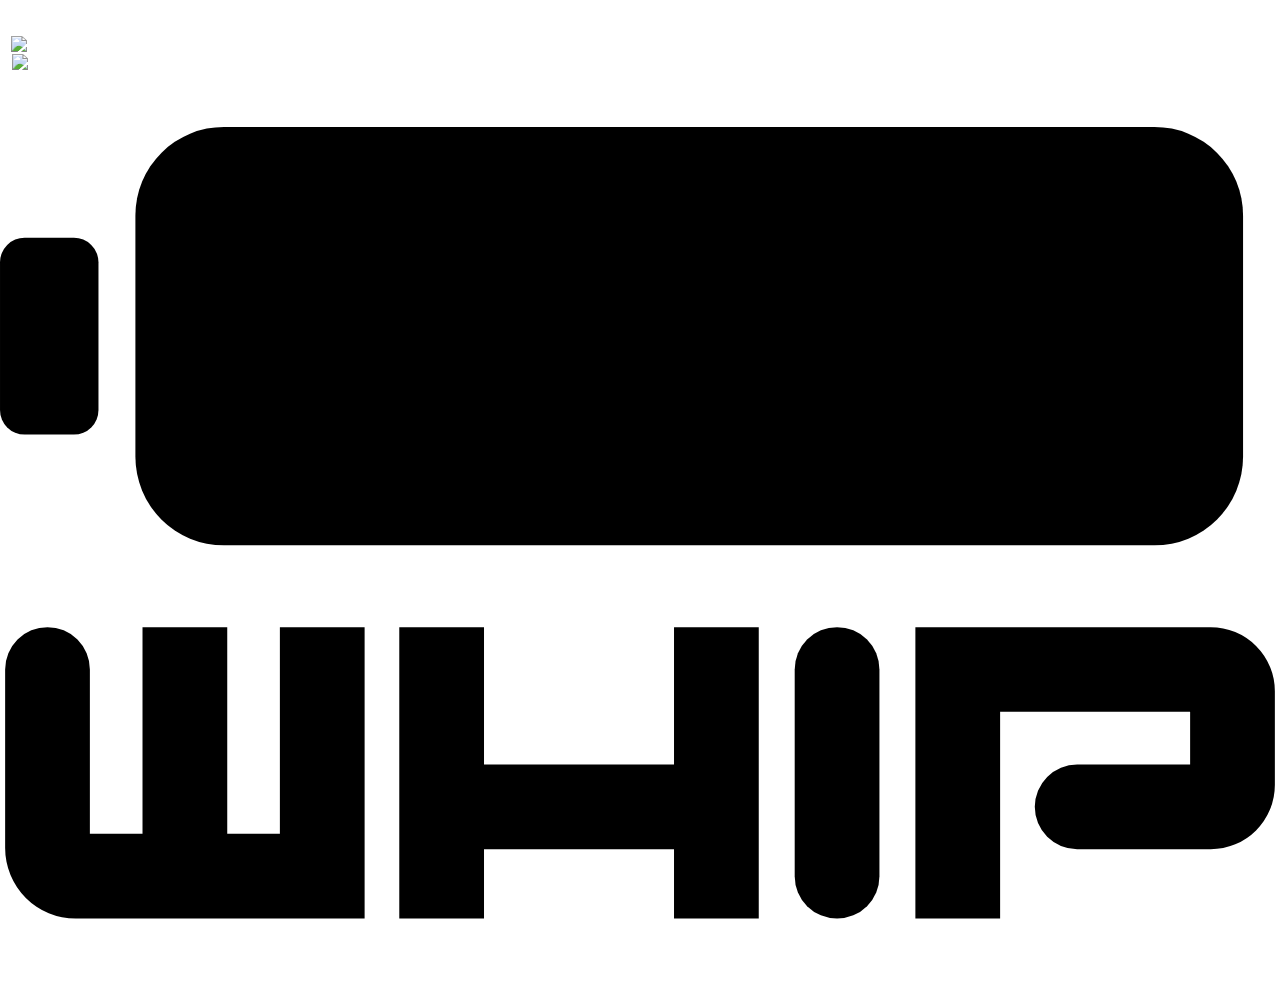
==== commit 44ebbedd: "Merge main into feat/throw-ground-item The list of exports that can wait (lib/satellite.lua, docs.ht" ====
--- a/html/index.html
+++ b/html/index.html
@@ -289,6 +289,14 @@
         <div id="cr-stage"></div>
 
         <div class="cr-footer">
+            <!-- A store's checkout (creator.js, EditAppearance's methods): the total, and how to pay -->
+            <div id="cr-pay" class="cr-pay" hidden>
+                <div class="cr-pay-total"><span>Total</span><b id="cr-pay-total">$0</b></div>
+                <div class="cr-pay-tiles">
+                    <button class="cr-btn cr-pay-tile" data-action="pay" data-method="cash"><b>Cash</b><span id="cr-pay-cash">From your pockets</span></button>
+                    <button class="cr-btn cr-pay-tile" data-action="pay" data-method="bank"><b>Bank</b><span id="cr-pay-bank">Your default account</span></button>
+                </div>
+            </div>
             <div class="cr-btns">
                 <button id="cr-cancel" class="cr-btn" data-action="cancel">Cancel</button>
                 <button id="cr-save" class="cr-btn cr-btn-primary" data-action="save">Save</button>
@@ -1008,7 +1016,7 @@
                     <span class="fz-hint fz-dir-hint"><span class="fz-key">R</span> <span id="fz-mode-hint">Rotate</span></span>
                     <span class="fz-hint"><span class="fz-key">G</span> <span id="fz-snap-hint">Snap</span></span>
                     <span class="fz-hint"><span class="fz-key">L</span> Grid</span>
-                    <span class="fz-hint"><span class="fz-key">Ctrl</span><span class="fz-plus">+</span><span class="fz-key fz-key-mouse" title="Left click"><svg viewBox="0 0 12 16"><use href="#fz-mouse-l"/></svg></span> Add</span>
+                    <span class="fz-hint fz-multi-hint"><span class="fz-key">Ctrl</span><span class="fz-plus">+</span><span class="fz-key fz-key-mouse" title="Left click"><svg viewBox="0 0 12 16"><use href="#fz-mouse-l"/></svg></span> Add</span>
                 </span>
                 <span class="fz-hint-row fz-hints-look">
                     <span class="fz-hint"><span class="fz-key">W</span><span class="fz-key">A</span><span class="fz-key">S</span><span class="fz-key">D</span> Fly</span>
--- a/html/css/base.css
+++ b/html/css/base.css
@@ -29,6 +29,9 @@
        the minimap, which follow the map's box). */
     --ui-scale: 1;
     --hud-scale: 1;
+
+    /* A select's chevron (js/ui-icons.js's down, in the muted text colour): every sheet's select uses this one. */
+    --ui-chevron: url("data:image/svg+xml,%3Csvg xmlns='http://www.w3.org/2000/svg' viewBox='0 0 24 24' fill='none' stroke='%23a3a9b6' stroke-width='2.6' stroke-linecap='round' stroke-linejoin='round'%3E%3Cpath d='M6 9l6 6 6-6'/%3E%3C/svg%3E");
 
     /* The inventory draws at this multiple of --ui-scale, and so do its popovers (the right-click
        menu, the tooltip, the split panel) so their text matches the panels they open from. Tune
@@ -406,4 +409,68 @@
 
 /* CEF paints <option> popups on its own ground — without this they render as black
    text on near-black. */
-select option { background: var(--ui-select-option-bg); color: var(--ui-select-option-fg); }+select option { background: var(--ui-select-option-bg); color: var(--ui-select-option-fg); }
+
+/* EVERY SELECT AND NUMBER BOX IS WHIP'S (js/ui-controls.js): a select keeps its screen's closed look with whip's
+   chevron instead of the browser's arrow (its list is whip's), and a number box loses the browser's spin arrows for
+   whip's stepper. Longhands at (0,1,1), so a screen's `background` shorthand keeps its colour and the chevron stays;
+   a screen that draws its own sets background-image itself. */
+select:not([multiple]) {
+    appearance: none;
+    -webkit-appearance: none;
+    background-image: var(--ui-chevron);
+    background-repeat: no-repeat;
+    background-position: right 9px center;
+    background-size: 12px 12px;
+    padding-right: 30px;
+}
+input[type="number"] { appearance: textfield; -moz-appearance: textfield; }
+input[type="number"]::-webkit-inner-spin-button,
+input[type="number"]::-webkit-outer-spin-button { -webkit-appearance: none; margin: 0; }
+
+/* The one stepper (ui-controls.js): a minus and a plus, a square each, at the right edge of the number box it serves.
+   Placed and sized there in screen pixels; its icons are 1em of the size it sets. Faded in and out (opacity only). */
+.ui-step {
+    position: fixed;
+    left: -1000px;
+    top: -1000px;
+    z-index: 9590;
+    display: flex;
+    overflow: hidden;
+    border-radius: var(--ui-radius-slot);
+    background: rgba(255, 255, 255, 0.06);
+    box-shadow: inset 0 0 0 1px var(--ui-border);
+    opacity: 0;
+    pointer-events: none;
+    transition: opacity 0.12s var(--ui-ease);
+}
+.ui-step.on { opacity: 1; pointer-events: auto; }
+.ui-step button {
+    flex: 1 1 0;
+    display: grid;
+    place-items: center;
+    min-width: 0;
+    padding: 0;
+    border: 0;
+    background: transparent;
+    color: var(--ui-text-mid);
+    font-size: inherit;
+    cursor: pointer;
+    transition: background 0.12s var(--ui-ease), color 0.12s var(--ui-ease);
+}
+.ui-step button + button { box-shadow: inset 1px 0 0 var(--ui-border); }
+.ui-step button:hover { background: rgba(255, 255, 255, 0.08); color: var(--ui-text); }
+.ui-step button:active { background: rgba(255, 255, 255, 0.14); }
+
+/* js/ui-icons.js: back, close, up, down, the tick. As big as the text beside them (1em), in its colour. */
+.ui-ic {
+    flex: none;
+    width: 1em;
+    height: 1em;
+    vertical-align: -0.125em;
+    fill: none;
+    stroke: currentColor;
+    stroke-width: 2.4;
+    stroke-linecap: round;
+    stroke-linejoin: round;
+}
--- a/html/css/whip-panel.css
+++ b/html/css/whip-panel.css
@@ -0,0 +1,3509 @@
+/* ========================================
+   WHIP ADMIN PANEL — /whip shell + the shared admin component vocabulary
+   Every wp-* class here is THE way to build admin UI; sections carry no stylesheets
+   of their own (the Event Monitor's trimmed internals are the one documented
+   exception). Tokens from base.css only. CEF is Chromium 103: no :has(), no nesting,
+   no color-mix(). The global scrollbar rule applies — never restate it.
+
+   THE ONE ZOOM. The old panels carried six different zoom values, and four of them
+   accidentally squared (--ui-scale on the overlay times a zoom on the panel). The
+   shell zooms once, here; sections and components never do.
+
+   ---------------------------------------------------------------------------
+   THE HOUSE LOOK, the inventory's (DESIGN.md, "The house look"),
+   with the creator's navigation. What that means here:
+
+     THE GROUND     night glass with the corner glow (--ui-panel-glow), solid.
+     NAVIGATION     the six groups are big display words in the header; the open
+                    group's sections are display tabs under them, the open one white
+                    with a bar under it. There is no rail.
+     CHOSEN         a picked row is the chosen card: a blue tint inside a white ring
+                    (--ui-slot-bg-chosen, --ui-ring), the inventory's picked slot.
+     THE WHITE PILL is the primary action, and only that (and a segmented choice,
+                    .wp-tab), never "selected".
+     TITLES         the display face (--ui-font-display, 800): the panel's name, the
+                    group words and tabs, a pane's title, the group heads.
+     LINE HEIGHT    set once on the panel. Left at `normal`, this font gives about 2.3
+                    lines of air per line, and every list row was half empty.
+
+   SEMANTIC COLOUR IS UNTOUCHED. success / error / warning keep their meanings on
+   status pills, dots, danger buttons, validation and the badges; --ui-accent keeps the
+   focus ring. A theme pass that recoloured those would be changing what the panel
+   SAYS, not how it looks.
+   ---------------------------------------------------------------------------
+   ======================================== */
+
+@keyframes dtPanelIn {
+    from { opacity: 0; transform: translateY(10px) scale(0.98); }
+    to   { opacity: 1; transform: translateY(0) scale(1); }
+}
+/* ^ Moved here from containers.css, which retired with the standalone panels.
+   Name kept — other surfaces (player-facing) still reference it. */
+
+#whip-panel-overlay {
+    position: fixed;
+    inset: 0;
+    background: rgba(0, 0, 0, 0.45);
+    display: none;
+    justify-content: center;
+    align-items: center;
+    z-index: 9500;
+    font-family: var(--ui-font);
+    color: var(--ui-text);
+    transition: opacity 0.18s ease;
+}
+
+/* Peek: the cursor at the very top of the screen fades the panel to see the game behind it (whip-panel.js). */
+#whip-panel-overlay.wp-peek {
+    opacity: 0.3;
+}
+
+/* Suspended: an editor, demo, confirm or inventory borrowed the screen. Hidden but
+   alive — section DOM state survives, and the key scope reads this to yield keys. */
+#whip-panel-overlay.wp-suspended {
+    visibility: hidden;
+}
+
+.wp-panel {
+    display: grid;
+    grid-template-areas:
+        "header"
+        "tabs"
+        "content";
+    grid-template-columns: minmax(0, 1fr);
+    grid-template-rows: auto auto minmax(0, 1fr);
+    line-height: 1.35;
+    /* ONE CONSTANT SIZE. Fixed px on purpose — vh/vw units here would be multiplied
+       by the zoom below.
+
+       1250×690 at 1.8 zoom = 2250×1242 visual at 1440p (near 16:9). The extra width goes
+       to .wp-detail (flex: 1), the READ surface, while .wp-list-col keeps its density.
+
+       STILL FITS SMALLER SCREENS, because --ui-scale divides this back down —
+       it is innerHeight/1440, so the multiplier is only ever 1.8 at 1440p:
+         1080p  scale 0.75 → effective 1.35 → 1688×932  in 1920×1080
+         1440p  scale 1.00 → effective 1.80 → 2250×1242 in 2560×1440  (the target)
+         4K     scale 1.50 → effective 2.70 → 3375×1863 in 3840×2160 */
+    width: 1250px;
+    height: 690px;
+    /* FULLY OPAQUE, like the /w dev menu: moving scenery behind text you are trying to read
+       is a lot at this size. --ui-surface-solid is base.css's token for "panels that must not
+       let the world bleed through".
+       The overlay's own rgba(0,0,0,0.45) scrim is untouched — that is the modal dim
+       AROUND the panel, not transparency IN it. */
+    background: var(--ui-panel-glow), var(--ui-surface-solid);
+    border: 1px solid var(--ui-border);
+    /* --ui-radius-panel (20px), up from -pop (12px). The creator and the dev menu both
+       round generously; at 1250px wide this reads as a panel, not a popover. */
+    border-radius: var(--ui-radius-panel);
+    box-shadow: var(--ui-shadow-modal);
+    /* clip, not just hidden: the result strip waits below the bottom edge, and a hidden box
+       still scrolls to it — a scrollIntoView anywhere inside slid the whole panel up. */
+    overflow: hidden;
+    overflow: clip;
+    zoom: calc(var(--ui-scale) * 1.8);
+    animation: dtPanelIn 0.3s var(--ui-ease) both;
+}
+
+/* The browser's own sheet gives buttons and fields `font: -webkit-small-control`, which sets
+   their line height back to `normal` (about 2.3 lines here). This hands them the panel's.
+   :where() keeps it at no weight, so any class that sets its own line height still wins. */
+:where(.wp-panel) :where(button, input, select, textarea) { line-height: inherit; }
+
+/* ---- Header ---- */
+
+/* The panel's name and the six group words share one bottom line; a group's bar sits on it.
+   The 20px gutter (--ui-sp-7) is every section toolbar's and pane's, so the title, the
+   first tab and a section's first control all start on one edge. */
+.wp-header {
+    grid-area: header;
+    display: flex;
+    align-items: flex-end;
+    gap: var(--ui-sp-8);
+    padding: var(--ui-sp-7) var(--ui-sp-7) var(--ui-sp-5);
+}
+
+.wp-title {
+    font-family: var(--ui-font-display);
+    font-weight: var(--ui-fw-display);
+    font-size: var(--ui-fs-display);
+    letter-spacing: -0.01em;
+    line-height: 1.05;
+    padding-bottom: var(--ui-sp-4);
+    white-space: nowrap;
+}
+
+/* The name as whip's logo, in white: as tall as the old title's capitals, sat on the group words' line. */
+.wp-title-logo { display: flex; align-items: flex-end; }
+.wp-title-logo > svg { display: block; height: calc(var(--ui-fs-display) * 0.74); width: auto; fill: #fff; }
+
+.wp-groups {
+    display: flex;
+    align-items: flex-end;
+    gap: var(--ui-sp-7);
+    min-width: 0;
+}
+
+/* A group: a big word, dim until it is the open one. */
+.wp-group-word {
+    position: relative;
+    display: flex;
+    align-items: center;
+    gap: var(--ui-sp-3);
+    background: none;
+    border: none;
+    padding: 0 0 var(--ui-sp-4);
+    font-family: var(--ui-font-display);
+    font-weight: var(--ui-fw-display);
+    font-size: var(--ui-fs-xl);
+    letter-spacing: -0.01em;
+    line-height: 1.05;
+    color: rgba(255, 255, 255, 0.34);
+    white-space: nowrap;
+    cursor: pointer;
+    transition: color 0.16s var(--ui-ease);
+}
+
+.wp-group-word:hover { color: rgba(255, 255, 255, 0.62); }
+
+.wp-group-word.active { color: var(--ui-text); }
+
+/* The open group's bar: the house underline (a fifth of the word's size, round ends). */
+.wp-group-word.active::after {
+    content: '';
+    position: absolute;
+    left: 0;
+    right: 0;
+    bottom: 0;
+    height: 4px;
+    border-radius: 2px;
+    background: var(--ui-pill);
+}
+
+/* A group's badge adds up its sections'. The open group's tabs show each one, so its word
+   does not repeat them. */
+.wp-group-word.active .wp-nav-badge { display: none; }
+
+.wp-header-spacer { flex: 1; }
+
+.wp-close {
+    align-self: center;
+    flex-shrink: 0;
+    display: flex;
+    align-items: center;
+    justify-content: center;
+    width: 32px;
+    height: 32px;
+    padding: 0;
+    border-radius: 50%;
+    border: 1px solid var(--ui-border);
+    background: rgba(255, 255, 255, 0.06);
+    color: rgba(255, 255, 255, 0.75);
+    cursor: pointer;
+    transition: background 0.16s var(--ui-ease), color 0.16s var(--ui-ease);
+}
+
+.wp-close svg { width: 11px; height: 11px; }
+
+.wp-close:hover { background: var(--ui-surface-hover-strong); color: var(--ui-text); }
+
+/* ---- The tab row: the open group's sections ----
+   One row of tabs per group (.wp-tabset), the open group's shown. A long one (a server with
+   many satellite settings pages) scrolls sideways, which is why the hairline is the row's own
+   background and not a border: the open tab's bar has to sit ON the line, and a scrolling box
+   clips anything drawn outside its padding. */
+
+.wp-tabbar {
+    grid-area: tabs;
+    margin: 0 var(--ui-sp-7);
+    min-width: 0;
+}
+
+.wp-tabset {
+    position: relative;
+    display: flex;
+    align-items: flex-end;
+    gap: var(--ui-sp-7);
+    padding-top: var(--ui-sp-3);
+    overflow-x: auto;
+    overflow-y: hidden;
+    background: linear-gradient(var(--ui-border), var(--ui-border)) left bottom / 100% 1px no-repeat;
+}
+
+.wp-nav-item {
+    position: relative;
+    display: flex;
+    align-items: center;
+    gap: var(--ui-sp-3);
+    flex-shrink: 0;
+    background: none;
+    border: none;
+    padding: 0 0 var(--ui-sp-5);
+    font-family: var(--ui-font-display);
+    font-weight: var(--ui-fw-display);
+    font-size: var(--ui-fs-lg);
+    letter-spacing: -0.01em;
+    line-height: 1.1;
+    color: var(--ui-text-mid);
+    white-space: nowrap;
+    cursor: pointer;
+    transition: color 0.16s var(--ui-ease);
+}
+
+.wp-nav-item:hover { color: rgba(255, 255, 255, 0.75); }
+
+.wp-nav-item.active { color: var(--ui-text); }
+
+.wp-nav-item.active::after {
+    content: '';
+    position: absolute;
+    left: 0;
+    right: 0;
+    bottom: 0;
+    height: 3px;
+    border-radius: 2px;
+    background: var(--ui-pill);
+}
+
+/* The badges in a word or a tab sit on the text's middle, in the body face. */
+.wp-group-word .wp-nav-badge,
+.wp-nav-item .wp-nav-badge {
+    font-family: var(--ui-font);
+    letter-spacing: 0.5px;
+    line-height: 1.35;
+}
+
+.wp-tabset[hidden] { display: none; }
+
+.wp-nav-name {
+    overflow: hidden;
+    text-overflow: ellipsis;
+}
+
+/* ---- Authored keyboard focus ----
+   Every button and every [data-action] in the panel: one visible language for "the keyboard is
+   here", the ring white (--ui-ring), offset so it never fuses with hairline borders. (A Signal Blue at
+   30% was about 1.7:1 against the panel: hard to find.) :focus-visible only,
+   so mouse clicks stay quiet. Written once for the whole panel (no list of classes), so a new
+   page's buttons get it too; :where() keeps it the weakest rule, so a piece with its own focus
+   look (the picker's rows) still wins. */
+:where(#whip-panel-overlay button, #whip-panel-overlay [data-action]):focus-visible {
+    outline: 2px solid var(--ui-ring);
+    outline-offset: 2px;
+}
+
+/* ---- Content + sections ---- */
+
+.wp-content {
+    grid-area: content;
+    min-height: 0;
+    min-width: 0;
+    display: flex;
+}
+
+.wp-section {
+    display: none;
+    flex: 1;
+    min-height: 0;
+    min-width: 0;
+    flex-direction: column;
+}
+
+.wp-section-active { display: flex; }
+
+/* One view of a section with tabs (WP.tabs across its top): fills the section below the tabs the
+   way a section's own toolbar + split would. Hidden views set display: none inline. */
+.wp-view {
+    display: flex;
+    flex-direction: column;
+    flex: 1;
+    min-height: 0;
+    min-width: 0;
+}
+
+/* ---- Toolbar (per-section action row) ---- */
+
+.wp-toolbar {
+    display: flex;
+    align-items: center;
+    flex-wrap: wrap;
+    gap: var(--ui-sp-3);
+    /* Horizontal padding matches the detail pane's gutter so the toolbar's first
+       control and the pane content share a left edge. */
+    padding: var(--ui-sp-4) var(--ui-sp-7);
+    border-bottom: 1px solid var(--ui-border);
+}
+
+.wp-toolbar-spacer { flex: 1; }
+
+/* ---- Split (list | detail) + solo layouts ---- */
+
+.wp-split {
+    display: flex;
+    flex: 1;
+    min-height: 0;
+}
+
+/* 300px: the column carries its section's search and filters at the top (below), and a search box
+   with a magnifier wants the room. */
+.wp-list-col {
+    width: 300px;
+    flex-shrink: 0;
+    border-right: 1px solid var(--ui-border);
+    display: flex;
+    flex-direction: column;
+    min-height: 0;
+}
+
+/* ---- A section's toolbar, at the top of its list ----
+   Moved here by the shell (dockToolbars in whip-panel.js), so the detail pane runs the panel's
+   full height. Stacked: the search on a line of its own, then the section's buttons, filters and
+   boxes in the order it gave them, wrapping. */
+.wp-list-col > .wp-toolbar {
+    flex-shrink: 0;
+    padding: var(--ui-sp-5) var(--ui-sp-5) var(--ui-sp-4);
+    gap: var(--ui-sp-3);
+}
+
+.wp-list-col > .wp-toolbar > .wp-toolbar-spacer { display: none; }
+
+.wp-list-col > .wp-toolbar > .wp-search {
+    order: -1;
+    flex: 1 1 100%;
+    min-width: 0;
+}
+
+/* Boxes and lists share a line instead of each holding out for a toolbar's width. */
+.wp-list-col > .wp-toolbar > .wp-input,
+.wp-list-col > .wp-toolbar > .wp-select,
+.wp-list-col > .wp-toolbar > .wp-field {
+    flex: 1 1 110px;
+    min-width: 0;
+    margin-bottom: 0;
+}
+
+.wp-list {
+    flex: 1;
+    overflow-y: auto;
+    padding: var(--ui-sp-2);
+}
+
+.wp-list-count {
+    padding: var(--ui-sp-3) var(--ui-sp-5) var(--ui-sp-2);
+    font-family: var(--ui-mono);
+    font-variant-numeric: tabular-nums;
+    font-size: var(--ui-fs-xs);
+    font-weight: var(--ui-fw-bold);
+    text-transform: uppercase;
+    letter-spacing: 0.1em;
+    color: var(--ui-text-label);
+}
+
+/* A list, or its count, inside something that pads it already (a picker, a wizard step): no padding
+   of its own. */
+.wp-list.wp-flush,
+.wp-list-count.wp-flush { padding: 0; }
+
+/* A list in folders (the Door Manager's): the count with "Close all / Open all" beside it, then a
+   heading per folder that opens and closes it — the shell's group caret at list size. */
+.wp-list-folder-bar {
+    display: flex;
+    align-items: center;
+    justify-content: space-between;
+    padding-right: var(--ui-sp-3);
+}
+.wp-list-folder {
+    display: flex;
+    align-items: center;
+    gap: var(--ui-sp-3);
+    width: 100%;
+    margin-top: var(--ui-sp-2);
+    padding: var(--ui-sp-3) var(--ui-sp-4);
+    text-align: left;
+    background: none;
+    border: none;
+    border-radius: var(--ui-radius-slot);
+    font-family: var(--ui-font);
+    font-size: var(--ui-fs-sm);
+    font-weight: var(--ui-fw-semibold);
+    color: var(--ui-text-mid);
+    cursor: pointer;
+    transition: background 0.15s var(--ui-ease), color 0.15s var(--ui-ease);
+}
+.wp-list-folder:hover { background: var(--ui-surface-hover); color: var(--ui-text); }
+.wp-list-folder.open { color: var(--ui-text); }
+.wp-list-folder .wp-group-caret { width: 12px; height: 12px; }
+.wp-list-folder.open .wp-group-caret { transform: rotate(90deg); }
+.wp-list-folder-name { flex: 1; min-width: 0; overflow: hidden; text-overflow: ellipsis; white-space: nowrap; }
+.wp-list-folder-count {
+    flex-shrink: 0;
+    font-size: var(--ui-fs-xs);
+    font-weight: var(--ui-fw-medium);
+    font-variant-numeric: tabular-nums;
+    color: var(--ui-text-label);
+    white-space: pre;
+}
+
+.wp-detail {
+    flex: 1;
+    min-width: 0;
+    overflow-y: auto;
+    /* Generous gutters — the pane is the READ surface; the list beside it stays compact
+       for scanning. The contrast between the two densities is deliberate. */
+    padding: var(--ui-sp-6) var(--ui-sp-7);
+}
+
+/* Full-width pane under the split (the garages third pane). */
+.wp-footer-pane {
+    border-top: 1px solid var(--ui-border);
+    max-height: 34%;
+    overflow-y: auto;
+    padding: var(--ui-sp-4) var(--ui-sp-6);
+}
+
+/* Single-pane section (Time & Weather): no list column, centered column of groups. */
+.wp-section-solo {
+    flex: 1;
+    min-height: 0;
+    overflow-y: auto;
+    padding: var(--ui-sp-6) var(--ui-sp-7);
+    /* 720 → 860, tracking the panel's own 1040 → 1250 so this pane keeps the share of
+       the shell it always had (~69%). Left at 720 it would have held still while the
+       panel grew around it, and a solo section is the one layout with no second pane
+       to take up the slack — it would simply have gained 530px of empty right-hand
+       side. Still capped rather than stretched: this is a column of grouped fields,
+       and a form run across the full 1250 is harder to read, not easier. */
+    max-width: 860px;
+}
+
+/* A solo column in the middle of the section rather than against its left edge (Time & Weather). */
+.wp-section-solo.wp-section-center {
+    width: 100%;
+    margin-left: auto;
+    margin-right: auto;
+    box-sizing: border-box;
+}
+
+/* ---- List rows (the plm two-line anatomy, shared at last) ---- */
+
+.wp-list-item {
+    /* Button resets: rows are real <button>s now (WP.listItem), so every list→detail
+       flow is focusable and keyboard-operable. The delegated click handler never
+       noticed the change. */
+    display: block;
+    width: 100%;
+    text-align: left;
+    background: none;
+    border: none;
+    font-family: var(--ui-font);
+    color: inherit;
+    padding: var(--ui-sp-4) var(--ui-sp-5);
+    border-radius: var(--ui-radius-row);
+    /* Clear until the row is picked, and there all the while, so picking one moves nothing. */
+    border: var(--ui-slot-line-w) solid transparent;
+    cursor: pointer;
+    transition: background 0.16s var(--ui-ease), border-color 0.16s var(--ui-ease);
+    margin-bottom: var(--ui-sp-1);
+}
+
+.wp-list-item:hover { background: var(--ui-surface-hover); }
+
+/* A row with a picture: the picture beside both lines, so the second starts under the name. The page
+   puts the <img> first in the row. */
+.wp-list-item.wp-has-icon {
+    display: grid;
+    grid-template-columns: 32px minmax(0, 1fr);
+    column-gap: var(--ui-sp-4);
+    align-items: center;
+}
+.wp-list-item.wp-has-icon > img { grid-row: 1 / span 2; width: 32px; height: 32px; object-fit: contain; }
+.wp-list-item.wp-has-icon > .wp-item-top,
+.wp-list-item.wp-has-icon > .wp-item-sub { grid-column: 2; }
+
+/* THE CHOSEN CARD: the inventory's picked slot. A blue tint inside a white ring, drawn twice
+   (the border and a 1px shadow outside it) so it reads as 2px without moving the row. */
+.wp-list-item.active,
+.wp-list-item.active:hover {
+    background: var(--ui-slot-bg-chosen);
+    border-color: var(--ui-ring);
+    box-shadow: 0 0 0 var(--ui-slot-line-w) var(--ui-ring);
+}
+
+.wp-item-top {
+    display: flex;
+    align-items: center;
+    gap: var(--ui-sp-3);
+    min-width: 0;
+}
+
+.wp-item-title {
+    flex: 1;
+    min-width: 0;
+    font-size: var(--ui-fs-md);
+    font-weight: var(--ui-fw-semibold);
+    color: var(--ui-text);
+    overflow: hidden;
+    text-overflow: ellipsis;
+    white-space: nowrap;
+}
+
+.wp-item-sub {
+    margin-top: 2px;
+    font-size: var(--ui-fs-sm);
+    color: var(--ui-text-mid);
+    overflow: hidden;
+    text-overflow: ellipsis;
+    white-space: nowrap;
+}
+
+.wp-list-item.active .wp-item-title { font-weight: var(--ui-fw-bold); }
+
+/* ---- Collapsible groups ----
+   DE-BOXED: a detail pane stacks up to eight of them, so each is a flat run in the pane's own
+   ground — a slim uppercase head, a hairline BETWEEN groups only, breathing room instead of walls.
+   The caret and the shell's remembered open-state still work. */
+
+.wp-group {
+    padding-bottom: var(--ui-sp-4);
+}
+
+.wp-group + .wp-group {
+    border-top: 1px solid var(--ui-border);
+}
+
+.wp-group-head {
+    display: flex;
+    align-items: center;
+    gap: var(--ui-sp-3);
+    width: 100%;
+    text-align: left;
+    background: none;
+    border: none;
+    /* The generous interval lives ABOVE the head: content sits tight under its own
+       heading, and the air belongs between one group and the next. This asymmetry is
+       the pane's cadence. */
+    padding: var(--ui-sp-6) 0 var(--ui-sp-4);
+    /* A heading in the display face, the house's: an open group full white, a shut one
+       dimmer, so the eye finds what is showing. */
+    font-family: var(--ui-font-display);
+    font-size: var(--ui-fs-lg);
+    font-weight: var(--ui-fw-display);
+    letter-spacing: -0.01em;
+    line-height: 1.1;
+    color: rgba(255, 255, 255, 0.62);
+    cursor: pointer;
+}
+
+.wp-group.open .wp-group-head,
+.wp-group-head:hover { color: var(--ui-text); }
+
+.wp-group-caret {
+    display: inline-flex;
+    flex-shrink: 0;
+    width: 14px;
+    height: 14px;
+    color: var(--ui-text-mid);
+    transition: transform 0.15s var(--ui-ease);
+}
+
+.wp-group-caret svg { width: 100%; height: 100%; }
+
+.wp-group.open .wp-group-caret { transform: rotate(90deg); }
+
+.wp-group-body {
+    display: none;
+    padding: var(--ui-sp-2) 0 var(--ui-sp-3);
+}
+
+.wp-group.open .wp-group-body { display: block; }
+
+/* ---- Detail action row ----
+   The pane's verbs, flat under the header — NOT a collapsible group. The most-used row
+   in the panel should never cost a click of chrome or wear a label that restates the
+   obvious. The spacer splits constructive verbs (left) from destructive ones (right),
+   so Kick is never a slip away from Teleport. */
+
+.wp-actions-row {
+    display: flex;
+    flex-wrap: wrap;
+    align-items: center;
+    gap: var(--ui-sp-3);
+    padding: var(--ui-sp-4) 0 var(--ui-sp-5);
+}
+
+.wp-actions-split { flex: 1; }
+
+/* A field in a row of verbs (the Item Log's Item box beside Load) sits on the row's line, and so does
+   one in a feed row (a garage's car and where to move it): the field's own margin is for a column. */
+.wp-actions-row > .wp-field {
+    flex: 0 1 360px;
+    margin-bottom: 0;
+}
+.wp-feed-row > .wp-field { margin-bottom: 0; }
+/* ...unless it holds a short number (Items' Amount): then the capsule is as wide as its label and box. */
+.wp-actions-row > .wp-field.wp-field-fit { flex: 0 0 auto; }
+
+/* A view's head: its title on the left and its buttons on the right, flush with the top of the view
+   (every wizard's, the Item Log's Economy). The row's top padding and the title's margin are for
+   rows and titles under other content. */
+.wp-actions-row.wp-head-row { padding-top: 0; }
+.wp-head-row > .wp-pane-title { margin: 0; }
+
+/* ---- Fields & forms ---- */
+
+.wp-field {
+    display: flex;
+    align-items: center;
+    gap: var(--ui-sp-3);
+    /* min-width 0 pairs with the grids' minmax(0,1fr): the capsule may shrink below
+       its label's width rather than shove the row off the pane's right edge. */
+    min-width: 0;
+    background: var(--ui-surface-subtle);
+    border: 1px solid var(--ui-border);
+    /* FORM CONTROLS ROUND LESS THAN ROWS DO. Rows and tabs are 11px because they are
+       objects you pick; a field is a place you type, and at 11px a single-line input
+       starts reading as a button. --ui-radius-slot (8px) is the family's middle step
+       and keeps the two legible as different kinds of thing. */
+    border-radius: var(--ui-radius-slot);
+    padding: var(--ui-sp-3) var(--ui-sp-4);
+    margin-bottom: var(--ui-sp-3);
+    transition: border-color 0.15s ease;
+}
+
+.wp-field:focus-within { border-color: var(--ui-ring); }
+
+.wp-field-label {
+    font-size: var(--ui-fs-xs);
+    font-weight: var(--ui-fw-semibold);
+    text-transform: uppercase;
+    letter-spacing: 0.5px;
+    /* --ui-text-label, not -dim: these words say WHAT a value is — functional, not
+       tertiary. Same change on info labels, table headers and the nav group labels. */
+    color: var(--ui-text-label);
+    white-space: nowrap;
+}
+
+/* What the number in a field reads as, after it (a vehicle stat with a `display`: "reads 14 psi"). */
+.wp-field-hint {
+    font-size: var(--ui-fs-sm);
+    color: var(--ui-text-mid);
+    white-space: nowrap;
+    font-variant-numeric: tabular-nums;
+}
+
+.wp-field .wp-input,
+.wp-field .wp-select {
+    background: none;
+    border: none;
+    flex: 1;
+    min-width: 0;
+    color: var(--ui-text);
+    font-family: var(--ui-font);
+    font-size: var(--ui-fs-md);
+    outline: none;
+}
+
+/* The field capsule is the chrome: the select is bare text in it, with whip's chevron at its right (base.css
+   select) rather than the browser's arrow. Its list is whip's (ui-controls.js). */
+.wp-field .wp-select {
+    padding: 0 22px 0 0;
+    background-image: var(--ui-chevron);
+    background-repeat: no-repeat;
+    background-position: right 2px center;
+    background-size: 12px 12px;
+    cursor: pointer;
+}
+
+.wp-input::placeholder { color: var(--ui-text-mid); }
+
+/* A field whose value is forever a couple of digits (hour, minute, time scale) —
+   the input stops flexing and the capsule sizes to its content instead of
+   stretching a two-character box across a grid column. */
+.wp-field .wp-input.wp-input-short {
+    flex: 0 0 56px;
+    width: 56px;
+    text-align: center;
+}
+/* A count up to about ten digits (Items' Amount). */
+.wp-field .wp-input.wp-input-digits { flex: 0 0 auto; width: 11ch; }
+
+/* Standalone (toolbar) inputs get their own capsule. */
+.wp-toolbar > .wp-input {
+    background: var(--ui-surface-subtle);
+    border: 1px solid var(--ui-border);
+    border-radius: var(--ui-radius-slot);
+    padding: var(--ui-sp-3) var(--ui-sp-5);
+    color: var(--ui-text);
+    font-family: var(--ui-font);
+    font-size: var(--ui-fs-md);
+    outline: none;
+    min-width: 180px;
+    transition: border-color 0.15s ease;
+}
+
+.wp-toolbar > .wp-input:focus { border-color: var(--ui-ring); }
+
+/* A section's search (WP.toolbar's search): a magnifier in a wide, soft box. */
+.wp-search {
+    position: relative;
+    display: flex;
+    align-items: center;
+    flex: 0 1 320px;
+    min-width: 200px;
+}
+
+.wp-search-icon {
+    position: absolute;
+    left: var(--ui-sp-5);
+    display: flex;
+    color: var(--ui-text-mid);
+    pointer-events: none;
+}
+
+.wp-search-icon svg { width: 13px; height: 13px; }
+
+.wp-search .wp-input {
+    width: 100%;
+    background: rgba(255, 255, 255, 0.05);
+    border: 1px solid var(--ui-border);
+    border-radius: var(--ui-radius-row);
+    padding: var(--ui-sp-4) var(--ui-sp-5) var(--ui-sp-4) 32px;
+    color: var(--ui-text);
+    font-family: var(--ui-font);
+    font-size: var(--ui-fs-md);
+    font-weight: var(--ui-fw-medium);
+    outline: none;
+    transition: border-color 0.15s ease;
+}
+
+.wp-search .wp-input:focus { border-color: var(--ui-ring); }
+
+/* Standalone selects (toolbars, bare rows) get the input's capsule look — without
+   this a bare <select> renders as the native OS control, visibly foreign to the
+   panel. The .wp-field .wp-select reset above out-specifies this for in-field use. */
+.wp-select {
+    appearance: none;
+    -webkit-appearance: none;
+    background-color: var(--ui-surface-subtle);
+    background-image: var(--ui-chevron);
+    background-repeat: no-repeat;
+    background-position: right 9px center;
+    background-size: 12px 12px;
+    border: 1px solid var(--ui-border);
+    border-radius: var(--ui-radius-slot);
+    padding: var(--ui-sp-3) 26px var(--ui-sp-3) var(--ui-sp-5);
+    color: var(--ui-text);
+    font-family: var(--ui-font);
+    font-size: var(--ui-fs-md);
+    outline: none;
+    cursor: pointer;
+    transition: border-color 0.15s ease;
+}
+
+.wp-select:focus { border-color: var(--ui-ring); }
+
+.wp-select option {
+    background: var(--ui-select-option-bg);
+    color: var(--ui-select-option-fg);
+}
+
+/* ---- Info + media split: a detail pane's text grid with a picture filling the
+   dead space to its right (vehicles' car shot, items' icon) ---- */
+
+.wp-info-split {
+    display: flex;
+    gap: var(--ui-sp-6);
+    align-items: flex-start;
+}
+
+.wp-info-split .wp-info-grid {
+    flex: 1;
+    min-width: 0;
+}
+
+.wp-info-media {
+    flex-shrink: 0;
+    max-width: 300px;
+    /* A picture tile, not a control: the pop corner, as the picker's picture uses. */
+    border-radius: var(--ui-radius-pop);
+    border: 1px solid var(--ui-border);
+    background: var(--ui-surface-subtle);
+}
+
+/* For small square sources (item icons): scale UP to fill the split's right side.
+   Width only — height: auto keeps the aspect ratio; padding gives the transparent
+   icon art breathing room inside the capsule. */
+.wp-info-media-fill {
+    /* Fixed SQUARE, not height:auto — icon sources come in every aspect ratio, and a
+       height that tracked the picture made everything below it (the Give row) jump
+       per selection. object-fit keeps the art undistorted inside the constant box. */
+    width: 240px;
+    height: 240px;
+    object-fit: contain;
+    padding: var(--ui-sp-5);
+    box-sizing: border-box;
+}
+
+.wp-cols-2, .wp-cols-3, .wp-cols-4 {
+    display: grid;
+    gap: var(--ui-sp-3);
+}
+/* minmax(0,1fr), not bare 1fr: a bare 1fr floors at the cell's min-content, so a row
+   of labelled fields (Owner charId / Access charId / Locked) could grow past the pane
+   and push its last cell off screen. Forcing the floor to 0 makes the row FIT and
+   lets the fields shrink instead — which needs min-width:0 on .wp-field below. */
+.wp-cols-2 { grid-template-columns: repeat(2, minmax(0, 1fr)); }
+.wp-cols-3 { grid-template-columns: repeat(3, minmax(0, 1fr)); }
+.wp-cols-4 { grid-template-columns: repeat(4, minmax(0, 1fr)); }
+.wp-cols-2 .wp-field, .wp-cols-3 .wp-field, .wp-cols-4 .wp-field { margin-bottom: 0; }
+/* Whatever stacks directly under a grid row — another grid (position row over its
+   Use My Position / Teleport To pair), or a bare button (garages' lone Use My
+   Position) — gets the same breath a field stack gets. */
+:is(.wp-cols-2, .wp-cols-3, .wp-cols-4) + :is(.wp-cols-2, .wp-cols-3, .wp-cols-4, .wp-btn) {
+    margin-top: var(--ui-sp-4);
+}
+.wp-field-full { grid-column: 1 / -1; }
+
+/* A short form of stacked fields (Vehicles' New vehicle): kept to a readable width in a wide pane. */
+.wp-form-narrow { max-width: 480px; }
+
+/* ---- Buttons ---- */
+
+/* The house's buttons: a quiet glass one for most verbs, THE WHITE PILL for the one that
+   finishes the job (Apply, Save, Confirm), red for what cannot be undone. Hover only
+   on a button that can be pressed; a disabled one is faded, the same everywhere. */
+.wp-btn {
+    background: var(--ui-surface-medium);
+    border: 1px solid var(--ui-border);
+    border-radius: var(--ui-radius-row);
+    padding: var(--ui-sp-4) var(--ui-sp-6);
+    font-family: var(--ui-font);
+    font-size: var(--ui-fs-sm);
+    font-weight: var(--ui-fw-bold);
+    color: var(--ui-text);
+    cursor: pointer;
+    transition: background 0.16s var(--ui-ease), border-color 0.16s var(--ui-ease);
+    white-space: nowrap;
+}
+
+.wp-btn:not(:disabled):hover { background: var(--ui-surface-hover-strong); border-color: var(--ui-border-hover); }
+
+.wp-btn-primary {
+    background: var(--ui-pill);
+    border-color: var(--ui-pill);
+    color: var(--ui-pill-ink);
+}
+.wp-btn-primary:not(:disabled):hover { background: var(--ui-pill-hover); border-color: var(--ui-pill-hover); }
+
+/* The inventory's Destroy, the same: an outlined warning on a faint red, not a solid alarm. */
+.wp-btn-danger {
+    background: var(--ui-error-light);
+    border-color: var(--ui-error);
+    color: var(--ui-error);
+}
+.wp-btn-danger:not(:disabled):hover { background: var(--ui-error-subtle); border-color: var(--ui-error); }
+
+.wp-btn-ghost {
+    background: none;
+    border-color: transparent;
+    color: var(--ui-text-mid);
+}
+.wp-btn-ghost:not(:disabled):hover { color: var(--ui-text); background: var(--ui-surface-hover); border-color: transparent; }
+
+/* WP.backBtn: the chevron, then the label, on one line. */
+.wp-btn-back { display: inline-flex; align-items: center; gap: var(--ui-sp-2); padding-left: var(--ui-sp-4); }
+.wp-btn-back svg { flex: none; width: 14px; height: 14px; }
+
+.wp-btn:disabled {
+    opacity: 0.4;
+    cursor: default;
+}
+
+/* At least 24px tall (32px drawn at 1080p): Change, Remove, Clear sit on many rows, and the pad cursor has to land
+   on them. */
+.wp-btn-sm { min-height: 24px; padding: 4px var(--ui-sp-5); font-size: var(--ui-fs-xs); }
+
+/* ---- Data vocabulary: pills, dots, chips, badges ----
+   Promoted from the Event Monitor redesign — the shared home the "FUTURE: .ui-pill
+   extraction" comments pointed at. */
+
+.wp-pill,
+.wp-nav-badge {
+    font-size: var(--ui-fs-xs);
+    font-weight: var(--ui-fw-bold);
+    padding: 2px 7px;
+    /* --ui-radius-pill is 3px, which is a misnomer this file inherited — a 3px corner
+       on a 16px-tall badge reads as a square. 6px matches .dm-active-badge in the dev
+       menu, which is the same component doing the same job. */
+    border-radius: var(--ui-radius-sm);
+    text-transform: uppercase;
+    letter-spacing: 0.5px;
+    white-space: nowrap;
+    color: var(--ui-text-mid);
+    background: var(--ui-surface-medium);
+    flex-shrink: 0;
+}
+
+/* SEMANTIC, AND THEREFORE UNTOUCHED BY THE RETHEME. These four say what a thing IS —
+   healthy, broken, warning, notable — and recolouring them to the neutral scale would
+   be changing what the panel means rather than how it looks. */
+.wp-pill-ok    { color: var(--ui-success); background: var(--ui-success-light); }
+.wp-pill-err   { color: var(--ui-error);   background: var(--ui-error-light); }
+.wp-pill-warn  { color: var(--ui-warning); background: var(--ui-warning-light); }
+.wp-pill-accent{ color: var(--ui-accent);  background: var(--ui-accent-light); }
+
+.wp-nav-badge { color: var(--ui-error); background: var(--ui-error-light); }
+
+/* (A picked row stays dark — the chosen card — so the pills and dots in it keep their own
+   colours.) */
+
+.wp-dot {
+    width: 6px;
+    height: 6px;
+    border-radius: 50%;
+    display: inline-block;
+    flex-shrink: 0;
+    background: var(--ui-text-dim);
+}
+
+.wp-dot-ok   { background: var(--ui-success); box-shadow: 0 0 4px var(--ui-success); }
+.wp-dot-warn { background: var(--ui-warning); }
+.wp-dot-err  { background: var(--ui-error); }
+
+/* A removable token (a filter, a selected entity). Was accent-on-accent — a tint, a
+   border and a text colour all doing the same job. On the neutral scale it stops
+   competing with the primary button and the focus ring for the accent's meaning. */
+.wp-chip {
+    display: inline-flex;
+    align-items: center;
+    gap: var(--ui-sp-2);
+    padding: 3px 6px 3px 10px;
+    border-radius: 999px;
+    background: rgba(255, 255, 255, 0.05);
+    border: 1px solid var(--ui-border);
+    color: var(--ui-text);
+    font-size: var(--ui-fs-sm);
+    font-weight: var(--ui-fw-semibold);
+}
+
+/* ---- Sub-tabs (a section's internal views — the EM's tabs, generalized) ---- */
+
+.wp-tabs {
+    display: flex;
+    gap: var(--ui-sp-1);
+    padding: 0 var(--ui-sp-6);
+    border-bottom: 1px solid var(--ui-border);
+}
+
+.wp-tab {
+    background: rgba(255, 255, 255, 0.05);
+    border: none;
+    /* Transparent and kept, like the row borders — it reserves 2px of height, and the
+       tab rail's own hairline sits directly under it. Decoloured, not deleted. */
+    border-bottom: 2px solid transparent;
+    /* Fully round, matching .cr-subtab. The old top-only radius existed to fuse the
+       tab into the underline it no longer has. */
+    border-radius: 999px;
+    padding: var(--ui-sp-4) 16px;
+    font-family: var(--ui-font);
+    font-size: var(--ui-fs-md);
+    font-weight: var(--ui-fw-semibold);
+    color: var(--ui-text-mid);
+    cursor: pointer;
+    display: flex;
+    align-items: center;
+    gap: var(--ui-sp-3);
+    transition: background 0.16s var(--ui-ease), color 0.16s var(--ui-ease);
+}
+
+.wp-tab:hover { background: var(--ui-surface-hover-strong); color: var(--ui-text); }
+
+/* .cr-subtab.active: the selection pill, the same token as the primary button's. */
+.wp-tab-active,
+.wp-tab-active:hover {
+    background: var(--ui-pill);
+    color: var(--ui-pill-ink);
+    font-weight: var(--ui-fw-bold);
+}
+/* A count on the open tab: dark on the white pill (the shared light one vanished into it). */
+.wp-tab-active .wp-pill { color: var(--ui-pill-ink-mid); background: rgba(10, 12, 18, 0.08); }
+
+/* Tabs inside a pane (WP.tabs({ inline: true })): the same chips, without the section-width
+   rail's gutter and hairline, which belong to the edge of a section and not the middle of one. */
+.wp-tabs-inline {
+    padding: 0;
+    border-bottom: none;
+    margin-bottom: var(--ui-sp-5);
+}
+
+/* Small chips that wrap (pickers.js vehiclePicker's classes, in the column under the Model box): the
+   same chips at the panel's small size, so a couple of dozen fit beside the pictures. */
+.wp-tabs.wp-tabs-small {
+    flex-wrap: wrap;
+    gap: var(--ui-sp-2);
+    margin-bottom: 0;
+}
+.wp-tabs-small .wp-tab {
+    padding: var(--ui-sp-2) var(--ui-sp-4);
+    font-size: var(--ui-fs-sm);
+}
+
+/* ---- Stepper (WP.stepper): a wizard's rail, body and footer ----
+   The rail's chips are the tabs' chips, and the current step wears the same white pill,
+   because "where you are" is the same idea in both. What a stepper adds is the number: it
+   turns into a tick when the step is done and goes red when Next was refused, so the rail
+   doubles as the wizard's progress. A step not reached yet is dimmed — it can be seen, but
+   not jumped to. */
+
+.wp-stepper {
+    display: flex;
+    flex-direction: column;
+    min-height: 0;
+}
+
+.wp-step-rail {
+    display: flex;
+    flex-wrap: wrap;
+    gap: var(--ui-sp-2);
+    padding-bottom: var(--ui-sp-5);
+    border-bottom: 1px solid var(--ui-border);
+}
+
+/* The rail beside the wizard's title, on its head row (WP.stepper railInto: wp/vehicles.js): one row for
+   both, and the rail's hairline under the whole row. */
+.wp-actions-row.wp-head-steps {
+    padding-bottom: var(--ui-sp-5);
+    border-bottom: 1px solid var(--ui-border);
+}
+.wp-head-steps .wp-step-rail {
+    padding-bottom: 0;
+    border-bottom: none;
+}
+
+.wp-step {
+    display: flex;
+    align-items: center;
+    gap: var(--ui-sp-3);
+    background: rgba(255, 255, 255, 0.05);
+    border: none;
+    border-radius: 999px;
+    padding: var(--ui-sp-3) var(--ui-sp-6) var(--ui-sp-3) var(--ui-sp-3);
+    font-family: var(--ui-font);
+    font-size: var(--ui-fs-sm);
+    font-weight: var(--ui-fw-semibold);
+    color: var(--ui-text-mid);
+    cursor: pointer;
+    transition: background 0.16s var(--ui-ease), color 0.16s var(--ui-ease);
+}
+
+.wp-step:hover { background: var(--ui-surface-hover-strong); color: var(--ui-text); }
+
+.wp-step-num {
+    width: 18px;
+    height: 18px;
+    border-radius: 50%;
+    display: inline-flex;
+    align-items: center;
+    justify-content: center;
+    font-size: var(--ui-fs-xs);
+    font-weight: var(--ui-fw-bold);
+    background: rgba(255, 255, 255, 0.08);
+    color: var(--ui-text-mid);
+}
+
+.wp-step-done .wp-step-num    { background: var(--ui-success-light); color: var(--ui-success); }
+.wp-step-error .wp-step-num   { background: var(--ui-error-light);   color: var(--ui-error); }
+/* Skipped and locked steps are further back than done and current ones, but still read: the label grey
+   (about 4.8:1), not the dim one (2.2:1). */
+.wp-step-skipped { color: var(--ui-text-label); }
+
+.wp-step-locked,
+.wp-step-locked:hover {
+    background: rgba(255, 255, 255, 0.03);
+    color: var(--ui-text-label);
+    cursor: default;
+}
+
+/* .wp-tab-active, verbatim, and the number inverts with it, as badges on a white pill do. A done or
+   refused number goes solid green or red with the pill's dark ink on it: white on those light
+   colours is under 3:1. */
+.wp-step-current,
+.wp-step-current:hover {
+    background: var(--ui-pill);
+    color: var(--ui-pill-ink);
+    font-weight: var(--ui-fw-bold);
+}
+
+.wp-step-current .wp-step-num { background: rgba(10, 12, 18, 0.14); color: var(--ui-pill-ink); }
+.wp-step-current.wp-step-done .wp-step-num  { background: var(--ui-success); color: var(--ui-pill-ink); }
+.wp-step-current.wp-step-error .wp-step-num { background: var(--ui-error);   color: var(--ui-pill-ink); }
+
+.wp-step-body {
+    padding: var(--ui-sp-6) 0;
+}
+
+.wp-step-foot {
+    display: flex;
+    align-items: center;
+    gap: var(--ui-sp-3);
+    padding-top: var(--ui-sp-5);
+    border-top: 1px solid var(--ui-border);
+}
+
+/* The wizard's voice: why Next was refused, said where the admin is looking. */
+.wp-step-msg {
+    flex: 1;
+    min-width: 0;
+    font-size: var(--ui-fs-sm);
+    color: var(--ui-text-label);
+}
+
+.wp-step-msg-err { color: var(--ui-error); }
+.wp-step-msg-ok  { color: var(--ui-success); }
+
+/* ---- A wizard across the whole section (the shop set-up wizard) ----
+   .wp-section-solo is a reading column, capped at 860px and scrolled as a whole. A wizard whose
+   steps are pickers wants the section's full width, and its rail and Back / Next held in place
+   while only the step scrolls — so the step body takes what is left and scrolls on its own. */
+.wp-section-wide {
+    max-width: none;
+    display: flex;
+    flex-direction: column;
+    overflow: hidden;
+}
+.wp-section-wide .wp-stepper { flex: 1; }
+.wp-section-wide .wp-step-body {
+    flex: 1;
+    min-height: 0;
+    overflow-y: auto;
+    display: flex;
+    flex-direction: column;
+}
+
+/* ---- Choice cards: one of a few big answers (what kind of shop) ----
+   The chosen card is the inventory's picked slot, as a picked list row is (.wp-list-item.active). */
+.wp-choices {
+    display: flex;
+    gap: var(--ui-sp-4);
+    margin-bottom: var(--ui-sp-5);
+}
+.wp-choice {
+    flex: 1 1 0;
+    min-width: 0;
+    display: flex;
+    flex-direction: column;
+    gap: var(--ui-sp-2);
+    text-align: left;
+    padding: var(--ui-sp-5) var(--ui-sp-6);
+    background: var(--ui-slot-bg-filled);
+    border: var(--ui-slot-line-w) solid var(--ui-slot-line-filled);
+    border-radius: var(--ui-radius-row);
+    box-shadow: var(--ui-slot-lift);
+    font-family: var(--ui-font);
+    color: var(--ui-text);
+    cursor: pointer;
+    transition: background 0.16s var(--ui-ease), border-color 0.16s var(--ui-ease);
+}
+.wp-choice:hover { background: var(--ui-slot-bg-hover); border-color: var(--ui-slot-line-hover); }
+.wp-choice-title {
+    font-family: var(--ui-font-display);
+    font-size: var(--ui-fs-lg);
+    font-weight: var(--ui-fw-display);
+    line-height: 1.2;
+}
+.wp-choice-text { font-size: var(--ui-fs-sm); color: var(--ui-text-mid); line-height: 1.45; }
+
+/* ---- Picture tiles: a picture over its name (the NPC picker, the map icons) ----
+   The furnisher's card, in the panel. FLEX-WRAP, NOT GRID, for the reason furnisher.css gives at
+   #fz-grid: inside a zoomed, scrolling grid, CEF hit-tested only the left column of cards. */
+.wp-tiles {
+    display: flex;
+    flex-wrap: wrap;
+    align-content: flex-start;
+    gap: var(--ui-sp-3);
+}
+.wp-tile {
+    display: flex;
+    flex-direction: column;
+    align-items: center;
+    gap: var(--ui-sp-2);
+    flex: 0 0 auto;
+    width: 108px;
+    box-sizing: border-box;
+    padding: var(--ui-sp-3);
+    background: var(--ui-slot-bg-filled);
+    border: var(--ui-slot-line-w) solid var(--ui-slot-line-filled);
+    border-radius: var(--ui-radius-row);
+    box-shadow: var(--ui-slot-lift);
+    font-family: var(--ui-font);
+    color: var(--ui-text);
+    cursor: pointer;
+    transition: background 0.16s var(--ui-ease), border-color 0.16s var(--ui-ease);
+}
+.wp-tile:hover { background: var(--ui-slot-bg-hover); border-color: var(--ui-slot-line-hover); }
+.wp-tile { position: relative; }
+.wp-tile-img { width: 100%; height: 64px; object-fit: contain; }
+/* A number in a tile's corner (how busy that item was). */
+.wp-tile-badge {
+    position: absolute;
+    top: var(--ui-sp-2);
+    right: var(--ui-sp-2);
+    padding: 1px 6px;
+    border-radius: var(--ui-radius-sm);
+    background: var(--ui-accent-light);
+    color: var(--ui-accent);
+    font-size: var(--ui-fs-xs);
+    font-weight: var(--ui-fw-bold);
+    font-variant-numeric: tabular-nums;
+}
+
+/* A choice that opens a picker: the thing picked, by its picture and name, and a word to change it. */
+.wp-pick-btn {
+    display: inline-flex;
+    align-items: center;
+    gap: var(--ui-sp-4);
+    padding: var(--ui-sp-2) var(--ui-sp-5) var(--ui-sp-2) var(--ui-sp-2);
+    background: var(--ui-slot-bg-filled);
+    border: var(--ui-slot-line-w) solid var(--ui-slot-line-filled);
+    border-radius: var(--ui-radius-row);
+    font-family: var(--ui-font);
+    color: var(--ui-text);
+    cursor: pointer;
+    transition: background 0.16s var(--ui-ease), border-color 0.16s var(--ui-ease);
+}
+.wp-pick-btn:hover { background: var(--ui-slot-bg-hover); border-color: var(--ui-slot-line-hover); }
+.wp-pick-btn img { width: 52px; height: 52px; object-fit: contain; }
+.wp-pick-btn-text { display: flex; flex-direction: column; align-items: flex-start; gap: 2px; }
+/* The thing picked is the page's title: the pane title's face, on a button. */
+.wp-pick-btn-name {
+    font-family: var(--ui-font-display);
+    font-size: var(--ui-fs-display);
+    font-weight: var(--ui-fw-display);
+    line-height: 1.1;
+}
+.wp-pick-btn-change { font-size: var(--ui-fs-xs); font-weight: var(--ui-fw-bold); text-transform: uppercase; letter-spacing: 0.08em; color: var(--ui-text-label); }
+.wp-pick-btn:hover .wp-pick-btn-change { color: var(--ui-text); }
+/* NO PICTURE is a normal state (a ped added after the pictures were taken): its glyph stands in. */
+.wp-tile-art { display: none; width: 34px; height: 64px; color: rgba(255, 255, 255, 0.32); }
+.wp-tile-art svg { width: 100%; height: 100%; }
+.wp-tile.wp-noimg .wp-tile-img { display: none; }
+.wp-tile.wp-noimg .wp-tile-art { display: block; }
+.wp-tile-name {
+    width: 100%;
+    font-size: var(--ui-fs-xs);
+    font-weight: var(--ui-fw-bold);
+    text-align: center;
+    line-height: 1.3;
+    text-shadow: var(--ui-rim);
+    display: -webkit-box;
+    -webkit-box-orient: vertical;
+    -webkit-line-clamp: 2;
+    overflow: hidden;
+}
+/* People: the pictures are full-length 2:3 shots, standing on their names. */
+.wp-tiles-tall .wp-tile-img,
+.wp-tiles-tall .wp-tile-art { height: 128px; object-position: 50% 100%; }
+/* Icons (map blips): small and square, in the blip's own colour (an SVG filter, wp/shops.js). */
+.wp-tiles-small .wp-tile { width: 88px; }
+.wp-tiles-small .wp-tile-img { height: 30px; }
+
+/* Picked: the chosen card (a picture tile, a choice card, a colour). */
+.wp-tile.active, .wp-tile.active:hover,
+.wp-choice.active, .wp-choice.active:hover {
+    background: var(--ui-slot-bg-chosen);
+    border-color: var(--ui-ring);
+    box-shadow: 0 0 0 var(--ui-slot-line-w) var(--ui-ring);
+}
+
+/* ---- A picker in two panes: a column to choose from beside what was chosen ----
+   The shop wizard's Shopkeeper (pictures | the one picked, large) and Goods (the Item Browser's list
+   | the shelf being made). Each pane scrolls on its own; the step around them does not. */
+.wp-pick {
+    flex: 1;
+    min-height: 0;
+    display: flex;
+    gap: var(--ui-sp-6);
+}
+.wp-pick-main {
+    flex: 1;
+    min-width: 0;
+    min-height: 0;
+    display: flex;
+    flex-direction: column;
+    gap: var(--ui-sp-4);
+}
+.wp-pick-col {
+    flex: 0 0 300px;
+    min-height: 0;
+    display: flex;
+    flex-direction: column;
+    gap: var(--ui-sp-4);
+}
+.wp-pick-scroll { flex: 1; min-height: 0; overflow-y: auto; padding: 2px; }
+.wp-pick .wp-tabs-inline { margin-bottom: 0; }
+.wp-pick .wp-search { flex: 0 0 auto; }
+.wp-pick-head { display: flex; align-items: baseline; gap: var(--ui-sp-4); }
+.wp-pick-head .wp-section-title { margin: 0; }
+/* The one picked, large: an NPC's full-length picture. */
+.wp-pick-hero {
+    flex: 1;
+    min-height: 0;
+    display: flex;
+    align-items: flex-end;
+    justify-content: center;
+    background: var(--ui-surface-subtle);
+    border: 1px solid var(--ui-border);
+    border-radius: var(--ui-radius-pop);
+    overflow: hidden;
+}
+.wp-pick-hero img { max-width: 100%; max-height: 100%; object-fit: contain; }
+.wp-pick-hero .wp-tile-art { display: none; width: 64px; height: 64px; margin: auto; }
+.wp-pick-hero.wp-noimg img { display: none; }
+.wp-pick-hero.wp-noimg .wp-tile-art { display: block; }
+/* The same picture beside a summary (a shop's page): a fixed 2:3 frame. */
+.wp-info-split > .wp-pick-hero { flex: 0 0 200px; height: 300px; }
+/* A square one, for an item's icon (a ground item's page). */
+.wp-info-split > .wp-pick-hero.wp-hero-square { flex: 0 0 220px; height: 220px; align-items: center; padding: var(--ui-sp-5); box-sizing: border-box; }
+/* A wide one, for a vehicle (pickers.js vehiclePicker): the snapshots are landscape, and centred. */
+.wp-pick-hero.wp-hero-wide { flex: 0 0 auto; height: 170px; align-items: center; padding: var(--ui-sp-4); box-sizing: border-box; }
+/* The class chips under the Model box: the column's last block, scrolling on its own if the column is short. */
+.wp-pick-col > .wp-tabs-small { flex: 0 1 auto; min-height: 0; overflow-y: auto; }
+/* Vehicle tiles: wide, so a car is not a speck in a square, and as wide as fills the row (--wp-tile-w, set by
+   vehiclePicker); the picture keeps the snapshot's shape. */
+.wp-tiles-wide .wp-tile { width: var(--wp-tile-w, 200px); }
+.wp-tiles-wide .wp-tile-img,
+.wp-tiles-wide .wp-tile-art { height: calc(var(--wp-tile-w, 200px) * 0.46); }
+.wp-tiles-wide .wp-tile-name { font-size: var(--ui-fs-sm); }
+/* Props and items, the same way (pickers.js fillRow): as wide as fills the row, squarer than a car's picture. */
+.wp-tiles-fill .wp-tile { width: var(--wp-tile-w, 108px); }
+.wp-tiles-fill .wp-tile-img,
+.wp-tiles-fill .wp-tile-art { height: calc(var(--wp-tile-w, 108px) * 0.6); }
+/* The prop picked, large, over its chips (pickers.js propPicker): a square, as tall as a car's. */
+.wp-pick-col .wp-pick-hero.wp-hero-square { height: 220px; align-items: center; padding: var(--ui-sp-5); box-sizing: border-box; }
+/* The picked one's name and model never give way to a long run of chips under them (a .wp-item-sub is overflow
+   hidden, so in a short column it was squeezed and cut off): the chips scroll instead. */
+.wp-pick-col > .wp-pick-name, .wp-pick-col > .wp-item-sub { flex: 0 0 auto; }
+/* A picker's top row: a field beside its search (the container wizard's Name), the two sharing the row. */
+.wp-pick-top { flex: 0 0 auto; display: flex; align-items: stretch; gap: var(--ui-sp-4); }
+.wp-pick-top > * { flex: 1 1 0; min-width: 0; margin-bottom: 0; }
+.wp-pick-top > .wp-search { flex: 1 1 0; }
+/* Everyone, as a list (pickers.js personList): its search, then the people, scrolling on their own. */
+.wp-people { flex: 1; min-height: 0; display: flex; flex-direction: column; gap: var(--ui-sp-4); }
+.wp-people > .wp-search { flex: 0 0 auto; }
+/* A container opened (pickers.js inventoryPreview): the Vehicle Adjustments preview's panel, its slots four across. */
+.wp-inv-preview.inv-panel { padding: var(--ui-sp-6); }
+.wp-inv-preview .inv-panel-header { margin-bottom: var(--ui-sp-5); }
+.wp-inv-preview .inv-slots-grid {
+    grid-template-columns: repeat(4, minmax(0, 1fr));
+    gap: var(--ui-sp-3);
+    max-height: 460px;
+    overflow-y: auto;
+}
+.wp-inv-preview-more { margin-top: var(--ui-sp-4); font-size: var(--ui-fs-sm); color: var(--ui-text-label); }
+
+/* ---- The container wizard (wp/containers.js) ----
+   Holds and Access: the choices down the left, what they make on the right (the container opened; everyone to pick
+   from). Each side scrolls on its own. Items is the prop picker's shape, its choices in the side column. */
+.cw-split { flex: 1; min-height: 0; display: flex; gap: var(--ui-sp-7); }
+.cw-left { flex: 0 0 380px; min-width: 0; min-height: 0; overflow-y: auto; display: flex; flex-direction: column; }
+.cw-right { flex: 1; min-width: 0; min-height: 0; display: flex; flex-direction: column; overflow-y: auto; }
+.cw-left .wp-choices, .wp-pick-col .wp-choices { flex-direction: column; }
+.cw-left .wp-choice, .wp-pick-col .wp-choice { flex: 0 0 auto; }
+.cw-right > .wp-section-title:first-child, .cw-left > .wp-section-title:first-child { margin-top: 0; }
+/* The container opened, at about the inventory's own size: its column's width, not the whole pane's. */
+.cw-right .wp-inv-preview { max-width: 440px; }
+/* Who it is for, on the left of Access: a row each; the one the list on the right picks for is lit, its players under
+   it. All in the column's own scroll. */
+.cw-who-list { display: flex; flex-direction: column; gap: var(--ui-sp-2); flex: 0 0 auto; }
+.cw-who { cursor: pointer; }
+.cw-who.active, .cw-who.active:hover { background: var(--ui-slot-bg-chosen); border-color: var(--ui-ring); }
+/* A container's page: its picture, and under it where it is on the map, down the right of its summary. */
+.wp-info-split > .cw-detail-side { flex: 0 0 300px; min-width: 0; display: flex; flex-direction: column; gap: var(--ui-sp-4); }
+.cw-detail-side > .wp-pick-hero.wp-hero-square { flex: 0 0 auto; height: 220px; align-items: center; padding: var(--ui-sp-5); box-sizing: border-box; }
+.cw-detail-side .wp-place { width: 100%; height: auto; aspect-ratio: 16 / 9; margin: 0; }
+/* Items' picked list (wp/containers.js pickedRow): each item's picture and name. Over the picture it goes red and the
+   name asks "Remove?"; a click on the picture takes it away. */
+.cw-picked { display: flex; flex-direction: column; gap: var(--ui-sp-3); }
+.cw-picked-row { display: flex; align-items: center; gap: var(--ui-sp-4); min-width: 0; }
+.cw-picked-photo {
+    position: relative;
+    flex: 0 0 auto;
+    width: 40px;
+    height: 40px;
+    padding: var(--ui-sp-2);
+    box-sizing: border-box;
+    background: var(--ui-slot-bg-filled);
+    border: var(--ui-slot-line-w) solid var(--ui-slot-line-filled);
+    border-radius: var(--ui-radius-slot);
+    overflow: hidden;
+    cursor: pointer;
+    transition: border-color 0.16s var(--ui-ease);
+}
+.cw-picked-photo img { display: block; width: 100%; height: 100%; object-fit: contain; }
+/* A player's: their face, round. */
+.cw-picked-photo.cw-picked-face { padding: 0; border-radius: 50%; }
+.cw-picked-face > .wp-avatar { width: 100%; height: 100%; }
+.cw-who-list > .cw-picked-row { padding-left: var(--ui-sp-5); }
+.cw-picked-photo::after {
+    content: '';
+    position: absolute;
+    inset: 0;
+    background: var(--ui-error);
+    opacity: 0;
+    transition: opacity 0.16s var(--ui-ease);
+}
+.cw-picked-photo:hover { border-color: var(--ui-error); }
+.cw-picked-photo:hover::after { opacity: 0.55; }
+.cw-picked-photo:focus-visible { outline: 2px solid var(--ui-ring); outline-offset: 1px; }
+.cw-picked-name {
+    min-width: 0;
+    font-size: var(--ui-fs-sm);
+    font-weight: var(--ui-fw-semibold);
+    color: var(--ui-text);
+    white-space: nowrap;
+    overflow: hidden;
+    text-overflow: ellipsis;
+}
+.cw-removing .cw-picked-name { color: var(--ui-error); }
+
+/* Raw data, readable: an item's metadata where it is more than a few plain values. */
+.wp-code {
+    margin: 0;
+    padding: var(--ui-sp-4) var(--ui-sp-5);
+    max-height: 280px;
+    overflow: auto;
+    background: var(--ui-surface-subtle);
+    border: 1px solid var(--ui-border);
+    border-radius: var(--ui-radius-row);
+    font-family: var(--ui-mono);
+    font-size: var(--ui-fs-sm);
+    line-height: 1.5;
+    color: var(--ui-text-mid);
+    white-space: pre-wrap;
+    word-break: break-word;
+}
+.wp-pick-name {
+    font-family: var(--ui-font-display);
+    font-size: var(--ui-fs-lg);
+    font-weight: var(--ui-fw-display);
+    line-height: 1.2;
+}
+
+/* ---- Lines: what was chosen, one per line, each with its own control (a price) ----
+   Flat rows with a hairline between them, the status rows' look: a long column of boxes flattens
+   a page. A line with a problem gets the red rule down its left edge and a faint red wash. */
+.wp-lines { display: flex; flex-direction: column; }
+.wp-line {
+    display: grid;
+    grid-template-columns: 36px minmax(0, 1fr) 132px auto;
+    align-items: center;
+    gap: var(--ui-sp-4);
+    padding: var(--ui-sp-3) var(--ui-sp-4);
+    border-bottom: 1px solid var(--ui-border);
+}
+.wp-line:last-child { border-bottom: none; }
+.wp-line > img { width: 36px; height: 36px; object-fit: contain; }
+.wp-line .wp-field { margin-bottom: 0; }
+.wp-line-err { background: var(--ui-error-subtle); box-shadow: inset 2px 0 0 var(--ui-error); }
+
+/* A line whose control is a choice, not a number (a person's rank): more room for it. */
+.wp-line-wide { grid-template-columns: 36px minmax(0, 1fr) 240px auto; }
+
+/* Somebody's initials in a disc, where a line has no picture (a person on a job's staff). The dot
+   on its corner says they are on duty. */
+.wp-avatar {
+    position: relative;
+    width: 36px;
+    height: 36px;
+    border-radius: 50%;
+    display: flex;
+    align-items: center;
+    justify-content: center;
+    background: var(--ui-surface-medium);
+    font-size: var(--ui-fs-sm);
+    font-weight: var(--ui-fw-bold);
+    color: var(--ui-text);
+    flex-shrink: 0;
+}
+.wp-avatar .wp-dot { position: absolute; right: 0; bottom: 0; z-index: 1; width: 9px; height: 9px; box-shadow: 0 0 0 2px var(--ui-surface-solid); }
+/* THEIR PORTRAIT (pickers.js avatar): GTA's headshot, framed on the face; the initials stay under it,
+   hidden, for when it is missing. */
+.wp-avatar-img { position: absolute; inset: 0; width: 100%; height: 100%; border-radius: 50%; object-fit: cover; object-position: 50% 30%; }
+.wp-avatar.has-portrait .wp-avatar-initials { visibility: hidden; }
+.wp-avatar-lg { width: 72px; height: 72px; font-size: var(--ui-fs-xl); }
+.wp-avatar-lg .wp-dot { width: 14px; height: 14px; right: 3px; bottom: 3px; }
+/* A face leading a list row (the Player Manager's), in the picture's place. */
+.wp-list-item.wp-has-icon > .wp-avatar { grid-row: 1 / span 2; width: 32px; height: 32px; }
+/* A face beside a name in a table cell (a player's characters). */
+.pmg-char { display: inline-flex; align-items: center; gap: var(--ui-sp-4); }
+.pmg-char .wp-avatar { width: 26px; height: 26px; font-size: var(--ui-fs-xs); }
+/* A player's page, its head (playerManager.js): their name and everyday verbs, and beside them a picture of their
+   game, framed as a place's map is (.wp-place), with Capture Player's Game under it, and their place on the map, the
+   same size. A narrow pane puts the two below. */
+.pmg-head { display: flex; flex-wrap: wrap; align-items: flex-start; gap: var(--ui-sp-4) var(--ui-sp-7); }
+.pmg-head-main { flex: 1 1 240px; min-width: 0; }
+/* Their face, their name, and under the name what they are (online, server id, admin...). The pills wrap onto
+   another line rather than squeeze the name out or run under the picture beside them; the name wraps rather
+   than be cut. */
+.pmg-who { display: grid; grid-template-columns: auto minmax(0, 1fr); align-items: center; gap: var(--ui-sp-3) var(--ui-sp-5); }
+.pmg-who > .wp-avatar { grid-row: 1 / span 2; }
+.pmg-who > .wp-pane-title { margin: 0; align-self: end; white-space: normal; overflow-wrap: anywhere; }
+.pmg-pills { display: flex; flex-wrap: wrap; gap: var(--ui-sp-2) var(--ui-sp-3); min-width: 0; align-self: start; }
+.pmg-pills > .wp-pill { max-width: 100%; overflow: hidden; text-overflow: ellipsis; }
+.pmg-views { flex: 0 1 auto; min-width: 0; display: flex; gap: var(--ui-sp-4); }
+/* `width`, not only a basis: it is what the pair measures as, so the head keeps both at full size beside the name. */
+.pmg-shot-col, .pmg-place-col { flex: 0 1 auto; width: 280px; min-width: 0; display: flex; flex-direction: column; gap: var(--ui-sp-3); }
+.pmg-place .wp-place { width: 100%; height: auto; aspect-ratio: 16 / 9; margin: 0; }
+.pmg-shot {
+    position: relative;
+    aspect-ratio: 16 / 9;
+    background: #000;
+    border: 1px solid var(--ui-border);
+    border-radius: var(--ui-radius-row);
+    overflow: hidden;
+}
+/* Their game, whole: a screen of another shape gets black bars, not cropped edges. */
+.pmg-shot-img { display: none; position: absolute; inset: 0; width: 100%; height: 100%; object-fit: contain; user-select: none; }
+.pmg-shot.has-pic .pmg-shot-img { display: block; }
+/* On its way: whip's logo with its loading light, white on the black (css/curtain.css's #loadLogo look). */
+.pmg-shot-logo {
+    --ld-letter: #fff;
+    --ld-ring:   #000;
+    --ld-lit:    #fff;
+    --ld-hole:   #000;
+    --ld-icon:   #000;
+    --ld-fade:   0.55s;
+    display: none;
+    position: absolute;
+    left: 50%;
+    top: 50%;
+    width: 62%;
+    transform: translate(-50%, -50%);
+}
+.pmg-shot.waiting .pmg-shot-logo { display: block; }
+.pmg-shot-logo svg { display: block; width: 100%; height: auto; overflow: visible; }
+.pmg-shot-logo .ld-letters { fill: var(--ld-letter); }
+.pmg-shot-logo .ld-ring    { fill: var(--ld-ring); }
+.pmg-shot-logo .ld-disc    { fill: var(--ld-lit); }
+.pmg-shot-logo .ld-hole    { fill: var(--ld-hole); }
+.pmg-shot-logo .ld-icon    { color: var(--ld-icon); }
+.pmg-shot-logo .ld-dot .ld-light { opacity: 0; transition: opacity var(--ld-fade) cubic-bezier(0.25, 0.6, 0.35, 1); }
+.pmg-shot-logo .ld-dot.lit .ld-light { opacity: 1; transition: none; }
+.pmg-shot-msg {
+    display: none;
+    position: absolute;
+    inset: 0;
+    align-items: center;
+    justify-content: center;
+    padding: var(--ui-sp-5);
+    text-align: center;
+    font-size: var(--ui-fs-sm);
+    color: var(--ui-text-mid);
+}
+.pmg-shot.no-pic .pmg-shot-msg { display: flex; }
+/* As tall as the button under the picture, so the map's time sits on the picture's line. */
+.pmg-shot-row { display: flex; align-items: center; justify-content: space-between; gap: var(--ui-sp-4); min-height: 24px; }
+.pmg-shot-when { margin-left: auto; font-size: var(--ui-fs-xs); color: var(--ui-text-label); font-variant-numeric: tabular-nums; }
+
+/* ---- Verb cards (WP.verb): a page's actions, each a card ----
+   In the slot tile's material (a thing you pick), its icon in a small stat disc (the HUD's dark core, white ring and
+   black outline), the verb, and a line saying what it does to this one. A danger verb's disc is red. The verb whose
+   form is open is the chosen card, its disc lit white with the glyph in ink, as the 3D prompt's badge lights when E
+   acts on it. The Player Manager's Actions and the Vehicles page's. Flex-wrap, not grid (.wp-tiles). */
+.wp-verb {
+    display: flex;
+    align-items: center;
+    gap: var(--ui-sp-5);
+    min-width: 0;
+    min-height: 58px;
+    box-sizing: border-box;
+    padding: var(--ui-sp-4) var(--ui-sp-5) var(--ui-sp-4) var(--ui-sp-4);
+    background: var(--ui-slot-bg-filled);
+    border: var(--ui-slot-line-w) solid var(--ui-slot-line-filled);
+    border-radius: var(--ui-radius-row);
+    box-shadow: var(--ui-slot-lift);
+    font-family: var(--ui-font);
+    color: var(--ui-text);
+    text-align: left;
+    cursor: pointer;
+    transition: background 0.16s var(--ui-ease), border-color 0.16s var(--ui-ease);
+}
+.wp-verb-disc {
+    flex: 0 0 auto;
+    display: flex;
+    align-items: center;
+    justify-content: center;
+    width: 36px;
+    height: 36px;
+    border-radius: 50%;
+    background: var(--sh-disc-core);
+    box-shadow: inset 0 0 0 2px var(--sh-disc-ring), var(--sh-disc-outline);
+    color: var(--ui-text);
+    transition: background 0.16s var(--ui-ease), box-shadow 0.16s var(--ui-ease), color 0.16s var(--ui-ease);
+}
+.wp-verb-disc svg { width: 19px; height: 19px; }
+.wp-verb-text { display: flex; flex-direction: column; gap: 1px; min-width: 0; }
+.wp-verb-name { font-size: var(--ui-fs-md); font-weight: var(--ui-fw-bold); line-height: 1.2; }
+.wp-verb-sub {
+    font-size: var(--ui-fs-caption);
+    color: var(--ui-text-label);
+    line-height: 1.3;
+    white-space: nowrap;
+    overflow: hidden;
+    text-overflow: ellipsis;
+}
+.wp-verb:not(:disabled):hover { background: var(--ui-slot-bg-hover); border-color: var(--ui-slot-line-hover); }
+.wp-verb:not(:disabled):hover .wp-verb-disc { box-shadow: inset 0 0 0 2px var(--ui-pill), var(--sh-disc-outline); }
+.wp-verb:disabled { opacity: 0.4; cursor: default; }
+.wp-verb-danger .wp-verb-disc,
+.wp-verb-danger:not(:disabled):hover .wp-verb-disc { box-shadow: inset 0 0 0 2px var(--ui-error), var(--sh-disc-outline); color: var(--ui-error); }
+.wp-verb-danger:not(:disabled):hover { background: var(--ui-error-subtle); border-color: var(--ui-error); }
+.wp-verb.active,
+.wp-verb.active:hover {
+    background: var(--ui-slot-bg-chosen);
+    border-color: var(--ui-ring);
+    box-shadow: 0 0 0 var(--ui-slot-line-w) var(--ui-ring);
+}
+.wp-verb.active .wp-verb-disc { background: var(--ui-pill); color: var(--ui-pill-ink); box-shadow: inset 0 0 0 2px var(--ui-pill), var(--sh-disc-outline); }
+.wp-verb-danger.active .wp-verb-disc { background: var(--ui-error); color: var(--ui-pill-ink); box-shadow: inset 0 0 0 2px var(--ui-error), var(--sh-disc-outline); }
+/* A page's verbs three across (the Vehicles page), each set under its own title. */
+.wp-verb-grid { display: flex; flex-wrap: wrap; gap: var(--ui-sp-3); padding: var(--ui-sp-2) 0 var(--ui-sp-3); }
+.wp-verb-grid > .wp-verb { flex: 0 0 calc((100% - 2 * var(--ui-sp-3)) / 3); }
+
+/* A player's verbs (the Player Manager's Actions group): two sets, a hairline between them: the everyday verbs, and
+   the removals. The pane is ~900px at the panel's zoom: the everyday verbs two across, the removals one, the same
+   width, so the sets stand level beside each other. */
+.pmg-verbs { display: flex; align-items: flex-start; gap: var(--ui-sp-7); padding: var(--ui-sp-3) 0 var(--ui-sp-5); }
+.pmg-verb-set { flex: 2 1 0; min-width: 0; display: flex; flex-wrap: wrap; gap: var(--ui-sp-3); }
+.pmg-verb-remove { flex-grow: 1; padding-left: var(--ui-sp-7); border-left: 1px solid var(--ui-border); }
+.pmg-verb-set > .wp-verb { flex: 0 0 calc((100% - var(--ui-sp-3)) / 2); }
+.pmg-verb-remove > .wp-verb { flex-basis: 100%; }
+
+/* Current Stats: a stat a row. Their gauge as their HUD draws it (.sh-copy, css/status-hud.css), its name and what it
+   is, its value in a field with the stat's top after it, and Apply (the white pill once the value differs from theirs).
+   Kept narrow, so the value stays near its name. A stat with no gauge on their HUD now has its gauge faded. */
+.pmg-stats { max-width: 580px; }
+.pmg-stat {
+    display: grid;
+    grid-template-columns: 44px minmax(0, 1fr) auto auto;
+    align-items: center;
+    gap: var(--ui-sp-6);
+    padding: var(--ui-sp-3) 0;
+    border-bottom: 1px solid var(--ui-border);
+}
+.pmg-stat-text { display: flex; flex-direction: column; gap: 1px; min-width: 0; }
+.pmg-stat-name { font-size: var(--ui-fs-md); font-weight: var(--ui-fw-bold); }
+.pmg-stat-sub { font-size: var(--ui-fs-caption); color: var(--ui-text-label); }
+.pmg-stat > .wp-field { width: 128px; box-sizing: border-box; margin: 0; }
+.pmg-stat .wp-input { width: 0; text-align: right; font-variant-numeric: tabular-nums; }
+/* The developer mark's value: read, not typed, in the field's place. */
+.pmg-stat-read { width: 128px; box-sizing: border-box; padding: 0 var(--ui-sp-4); font-size: var(--ui-fs-md); color: var(--ui-text-mid); font-variant-numeric: tabular-nums; }
+.pmg-stat-off .sh-copy { opacity: 0.45; }
+.pmg-stats .pmg-stat-msg { margin: var(--ui-sp-2) 0 var(--ui-sp-3) calc(44px + var(--ui-sp-6)); }
+.pmg-stats-foot { padding-top: var(--ui-sp-4); font-size: var(--ui-fs-caption); color: var(--ui-text-label); }
+
+/* Their vehicles: a card each, three across, in the slot tile's material. The car's picture (the new-vehicle picker's,
+   pickers.js vehiclePortrait, its glyph if none) with its state over it in the Vehicles page's words and tones; under
+   it its name, its plate (and whose, with several characters), its garage and fuel. A card opens the car on the
+   Vehicles page, its chevron stepping on as it is hovered. Flex-wrap, not grid (.wp-tiles). */
+.pmg-cars { display: flex; flex-wrap: wrap; gap: var(--ui-sp-4); padding: var(--ui-sp-3) 0 var(--ui-sp-5); }
+.pmg-car {
+    position: relative;
+    display: flex;
+    flex-direction: column;
+    flex: 0 0 calc((100% - 2 * var(--ui-sp-4)) / 3);
+    min-width: 0;
+    box-sizing: border-box;
+    padding: 0;
+    overflow: hidden;
+    background: var(--ui-slot-bg-filled);
+    border: var(--ui-slot-line-w) solid var(--ui-slot-line-filled);
+    border-radius: var(--ui-radius-row);
+    box-shadow: var(--ui-slot-lift);
+    font-family: var(--ui-font);
+    color: var(--ui-text);
+    text-align: left;
+    transition: background 0.16s var(--ui-ease), border-color 0.16s var(--ui-ease);
+}
+button.pmg-car { cursor: pointer; }
+button.pmg-car:hover { background: var(--ui-slot-bg-hover); border-color: var(--ui-slot-line-hover); }
+/* (Its top clear of the state's pill, so a tall picture, a scooter's mirrors, does not run under it.) */
+.pmg-car > .wp-pick-hero.wp-hero-wide {
+    height: 140px;
+    padding: 32px var(--ui-sp-6) var(--ui-sp-3);
+    border: 0;
+    border-bottom: 1px solid var(--ui-border);
+    border-radius: 0;
+}
+.pmg-car .wp-pick-hero img { width: 100%; height: 100%; }
+.pmg-car-state { position: absolute; top: var(--ui-sp-3); left: var(--ui-sp-3); }
+.pmg-car-body { display: flex; flex-direction: column; gap: 2px; min-width: 0; padding: var(--ui-sp-4) var(--ui-sp-5) var(--ui-sp-5); }
+.pmg-car-head { display: flex; align-items: center; gap: var(--ui-sp-3); min-width: 0; }
+.pmg-car-name {
+    flex: 1;
+    min-width: 0;
+    font-family: var(--ui-font-display);
+    font-size: var(--ui-fs-lg);
+    font-weight: var(--ui-fw-display);
+    line-height: 1.2;
+    white-space: nowrap;
+    overflow: hidden;
+    text-overflow: ellipsis;
+}
+.pmg-car-go { flex: 0 0 auto; display: flex; width: 16px; height: 16px; color: var(--ui-text-label); transition: color 0.16s var(--ui-ease), transform 0.16s var(--ui-ease); }
+.pmg-car-go svg { width: 100%; height: 100%; }
+button.pmg-car:hover .pmg-car-go { color: var(--ui-text); transform: translateX(2px); }
+.pmg-car-sub { font-size: var(--ui-fs-caption); color: var(--ui-text-label); white-space: pre; overflow: hidden; text-overflow: ellipsis; }
+.pmg-car-plate { font-family: var(--ui-mono); letter-spacing: 0.06em; color: var(--ui-text-mid); }
+.pmg-car-facts { display: flex; flex-wrap: wrap; gap: var(--ui-sp-2) var(--ui-sp-6); margin-top: var(--ui-sp-3); }
+.pmg-car-fact { display: inline-flex; align-items: center; gap: var(--ui-sp-2); min-width: 0; max-width: 100%; font-size: var(--ui-fs-sm); color: var(--ui-text-mid); }
+.pmg-car-fact svg { flex: 0 0 auto; width: 14px; height: 14px; color: var(--ui-text-label); }
+.pmg-car-fact-text { min-width: 0; white-space: nowrap; overflow: hidden; text-overflow: ellipsis; }
+
+/* ---- Vehicle Adjustments (wp/vehicleModels.js), Josh's mock ----
+   The left half: a category a row (the list's two lines, a caret before them, its count after), open to its
+   vehicles as picture tiles (.wp-tiles, the wizard's vehicleTile) three across. The right half: the picked one's
+   picture large (a category's: three of its vehicles), its name, then each storage with its on / off and two
+   sliders, each with its number (typed in place) and where an untouched one comes from; then the trunk and
+   glovebox as the inventory shows them opened, in the inventory's own panel and slot tiles (inventory.css). */
+.wp-list-col.vmm-browse { width: 50%; }
+.vmm-cat { display: grid; grid-template-columns: 14px minmax(0, 1fr) auto; align-items: center; column-gap: var(--ui-sp-4); }
+.vmm-cat.open .wp-group-caret { transform: rotate(90deg); }
+.vmm-cat-text { display: flex; flex-direction: column; min-width: 0; }
+.vmm-cat-count {
+    font-size: var(--ui-fs-xs);
+    font-weight: var(--ui-fw-bold);
+    font-variant-numeric: tabular-nums;
+    color: var(--ui-text-label);
+    white-space: nowrap;
+}
+.vmm-grid { padding: var(--ui-sp-2) var(--ui-sp-2) var(--ui-sp-6); }
+.vmm-grid .wp-tile { width: calc((100% - 2 * var(--ui-sp-3)) / 3); }
+.vmm-grid .wp-tile-img,
+.vmm-grid .wp-tile-art { height: 84px; }
+.vmm-grid .wp-tile-name { font-size: var(--ui-fs-sm); }
+.vmm-others { margin: var(--ui-sp-5) var(--ui-sp-4) var(--ui-sp-2); }
+
+.vmm-edit > div > .wp-pick-hero.vmm-hero { height: 140px; margin-bottom: var(--ui-sp-5); }
+.vmm-hero-set { justify-content: space-around; gap: var(--ui-sp-4); }
+.vmm-hero-set > img { flex: 1 1 0; min-width: 0; max-height: 100%; object-fit: contain; }
+.vmm-head-row { display: flex; align-items: center; gap: var(--ui-sp-5); margin-bottom: var(--ui-sp-4); }
+.vmm-head { flex: 1; min-width: 0; }
+.vmm-head > .wp-pane-title { margin-bottom: var(--ui-sp-1); }
+.vmm-sub { font-size: var(--ui-fs-sm); color: var(--ui-text-mid); line-height: 1.45; }
+.vmm-model { font-family: var(--ui-mono); color: var(--ui-text); }
+.vmm-link {
+    padding: 0;
+    background: none;
+    border: 0;
+    font: inherit;
+    color: var(--ui-text);
+    text-decoration: underline;
+    text-decoration-color: var(--ui-border-hover);
+    text-underline-offset: 3px;
+    cursor: pointer;
+}
+.vmm-link:hover { text-decoration-color: currentColor; }
+.vmm-store { padding: var(--ui-sp-4) 0; border-top: 1px solid var(--ui-border); }
+.vmm-store-head { display: flex; align-items: center; justify-content: space-between; gap: var(--ui-sp-5); }
+.vmm-store-name { font-family: var(--ui-font-display); font-size: var(--ui-fs-lg); font-weight: var(--ui-fw-display); }
+.vmm-store-note { font-size: var(--ui-fs-sm); color: var(--ui-text-label); }
+.vmm-sliders { display: flex; gap: var(--ui-sp-7); margin-top: var(--ui-sp-4); }
+.vmm-sliders.vmm-off { opacity: 0.4; }
+.vmm-slider { flex: 1 1 0; min-width: 0; }
+.vmm-slider-top { display: flex; align-items: center; gap: var(--ui-sp-2); }
+.vmm-slider-label {
+    margin-right: auto;
+    font-size: var(--ui-fs-xs);
+    font-weight: var(--ui-fw-bold);
+    text-transform: uppercase;
+    letter-spacing: 0.08em;
+    color: var(--ui-text-label);
+}
+/* The number: plain text until pointed at, then a box to type in (the field's focus ring). */
+.vmm-num {
+    width: 70px;
+    padding: 2px var(--ui-sp-2);
+    background: none;
+    border: 1px solid transparent;
+    border-radius: var(--ui-radius-sm);
+    font-family: var(--ui-font);
+    font-size: var(--ui-fs-md);
+    font-weight: var(--ui-fw-bold);
+    font-variant-numeric: tabular-nums;
+    text-align: right;
+    color: var(--ui-text);
+    outline: none;
+}
+.vmm-num:hover:not(:disabled) { border-color: var(--ui-border-hover); }
+.vmm-num:focus { border-color: var(--ui-ring); }
+.vmm-num::-webkit-inner-spin-button { -webkit-appearance: none; margin: 0; }
+.vmm-unit { min-width: 30px; font-size: var(--ui-fs-xs); color: var(--ui-text-label); }
+/* Not overridden: the number dim (the line over the sliders says where it comes from). */
+.vmm-slider:not(.vmm-own) .vmm-num { color: var(--ui-text-mid); }
+/* Enable override? (the Director's switch, .wd-sw) on the storage's line; Has a trunk, or what the level below gives,
+   under it. */
+.vmm-store-head > .vmm-sw { padding: 0; }
+.vmm-store > .vmm-sw,
+.vmm-store > .vmm-below { margin-top: var(--ui-sp-3); }
+/* The slider: whip's (the lore page's zoom), its thumb dim while the number is the level below's. */
+.vmm-range {
+    width: 100%;
+    height: 4px;
+    margin: var(--ui-sp-4) 0 var(--ui-sp-2);
+    appearance: none;
+    -webkit-appearance: none;
+    background: var(--ui-border-hover);
+    border-radius: var(--ui-radius-hair);
+    outline: none;
+    cursor: pointer;
+}
+.vmm-range::-webkit-slider-thumb { -webkit-appearance: none; width: 16px; height: 16px; border-radius: 50%; background: var(--ui-text); cursor: pointer; }
+.vmm-slider:not(.vmm-own) .vmm-range::-webkit-slider-thumb { background: var(--ui-text-mid); }
+.vmm-range:focus-visible::-webkit-slider-thumb { box-shadow: 0 0 0 3px var(--ui-ring); }
+.vmm-range:disabled { cursor: default; }
+.vmm-actions { flex: 0 0 auto; margin: 0; }
+.vmm-preview-title { margin-top: var(--ui-sp-4); }
+/* The preview: the trunk beside the glovebox, each the inventory's right-column panel. Its slots four across as
+   there (.inv-col-right .inv-slots-grid), and the gap between them in proportion to these smaller slots. A long
+   trunk scrolls inside its panel, as the inventory's column does. */
+.vmm-preview { display: flex; align-items: flex-start; gap: var(--ui-sp-5); }
+.vmm-preview > .inv-panel.vmm-inv { flex: 1 1 0; min-width: 0; padding: var(--ui-sp-6); }
+.vmm-inv .inv-panel-header { margin-bottom: var(--ui-sp-5); }
+.vmm-inv .inv-slots-grid {
+    grid-template-columns: repeat(4, minmax(0, 1fr));
+    gap: var(--ui-sp-3);
+    max-height: 420px;
+    overflow-y: auto;
+}
+.vmm-inv-off { opacity: 0.6; }
+.vmm-inv-none { font-size: var(--ui-fs-sm); line-height: 1.45; color: var(--ui-text-label); }
+
+/* ---- A vehicle's page (wp/vehicles.js) ----
+   Info first: whose it is (their picture and name, as the Player Manager and the wizard show a person), then the
+   facts beside its map and picture. Then its verbs in four titled sets (.wp-verb-grid), a verb's form (a garage, a
+   player, a stat) under its set. */
+.vm-verbs-title { margin-top: var(--ui-sp-6); }
+.vm-owner { display: flex; align-items: center; gap: var(--ui-sp-5); padding: var(--ui-sp-2) 0 var(--ui-sp-5); }
+.vm-owner-text { min-width: 0; }
+.vm-owner-name { font-size: var(--ui-fs-lg); font-weight: var(--ui-fw-bold); line-height: 1.25; }
+.vm-form { max-width: 620px; padding: var(--ui-sp-2) 0 var(--ui-sp-4); }
+.vm-stat-row { display: flex; align-items: flex-end; gap: var(--ui-sp-4); }
+.vm-stat-row > .wp-field { flex: 1 1 0; min-width: 0; margin: 0; }
+.vm-stat-row > .wp-btn { flex: 0 0 auto; }
+
+/* The new-vehicle wizard's Where and Create (wp/vehicles.js splitInto): what is chosen on the left, what it comes to
+   on the right: the map (your position, the garage), and on Create the car's picture and whose it will be side by
+   side over it, so the column fits the step without scrolling. */
+.vw-split { display: flex; gap: var(--ui-sp-7); align-items: flex-start; }
+/* Owner: who is in the game, as long as it is (a .wp-list fills its column), the search for anyone else under it. */
+.vw-people { flex: 0 0 auto; }
+.vw-main { flex: 1 1 0; min-width: 0; }
+.vw-side { flex: 0 0 520px; min-width: 0; display: flex; flex-direction: column; gap: var(--ui-sp-4); }
+.vw-side .wp-place { width: 100%; height: auto; aspect-ratio: 16 / 9; margin: 0; }
+.vw-glance { display: grid; grid-template-columns: minmax(0, 1fr) minmax(0, 1fr); gap: var(--ui-sp-4); align-items: center; }
+.vw-glance .vw-car { width: 100%; max-width: none; height: auto; aspect-ratio: 16 / 9; object-fit: contain; }
+.vw-glance .vw-owner { padding: 0; min-width: 0; }
+.vw-glance .vm-owner-name { overflow-wrap: anywhere; }
+
+/* ---- Toggles: a few short things, each on or off (what a rank may do) ----
+   Off is the mid grey, not the dim one: a choice that is off is still live, one click from on, and
+   has to be read to be switched. Dim is for what cannot be used (:disabled, below). On is the
+   chosen card, so the two still read apart at a glance. */
+.wp-toggles { display: flex; flex-wrap: wrap; gap: var(--ui-sp-2); }
+.wp-toggle {
+    padding: var(--ui-sp-2) var(--ui-sp-5);
+    background: var(--ui-surface-medium);
+    border: var(--ui-slot-line-w) solid var(--ui-border);
+    border-radius: 999px;
+    font-family: var(--ui-font);
+    font-size: var(--ui-fs-sm);
+    font-weight: var(--ui-fw-semibold);
+    color: var(--ui-text-mid);
+    cursor: pointer;
+    transition: background 0.16s var(--ui-ease), border-color 0.16s var(--ui-ease), color 0.16s var(--ui-ease);
+}
+.wp-toggle:hover { color: var(--ui-text); border-color: var(--ui-border-hover); }
+.wp-toggle.active, .wp-toggle.active:hover {
+    color: var(--ui-text);
+    background: var(--ui-slot-bg-chosen);
+    border-color: var(--ui-ring);
+}
+.wp-toggle:disabled, .wp-toggle:disabled:hover { cursor: default; opacity: 0.55; }
+/* A row where each chip is its own yes or no (a rank's permissions, a door's jobs): on says so with a tick and off
+   is dashed, so the two differ by more than brightness. One-of rows (7 days / 14 days) stay as they are. */
+.wp-toggles-many .wp-toggle.active::before { content: '\2713'; margin-right: var(--ui-sp-2); font-weight: var(--ui-fw-bold); }
+.wp-toggles-many .wp-toggle:not(.active) { border-style: dashed; }
+
+/* ---- A rank: its name and level, who holds it, what it may do ----
+   Flat rows with a hairline between them, as .wp-line. The top rank (level 100, the owner's) keeps
+   a white rule down its left edge, where it used to wear the white ring. Its account box is gone for
+   now (wp/jobs.js), so the name takes the width it left. */
+.wp-ranks { display: flex; flex-direction: column; }
+.wp-rank {
+    display: grid;
+    grid-template-columns: minmax(0, 1fr) 120px 140px auto;
+    align-items: center;
+    gap: var(--ui-sp-3) var(--ui-sp-4);
+    padding: var(--ui-sp-5);
+    border-bottom: 1px solid var(--ui-border);
+}
+.wp-rank:last-child { border-bottom: none; }
+.wp-rank .wp-field { margin-bottom: 0; }
+.wp-rank > .wp-toggles { grid-column: 1 / -1; }
+.wp-rank-top { box-shadow: inset 2px 0 0 var(--ui-ring); }
+
+/* ---- Colour swatches (a map blip's colour) ---- */
+.wp-swatches { display: flex; flex-wrap: wrap; gap: var(--ui-sp-3); }
+.wp-swatch {
+    display: flex;
+    align-items: center;
+    gap: var(--ui-sp-3);
+    padding: var(--ui-sp-2) var(--ui-sp-5) var(--ui-sp-2) var(--ui-sp-2);
+    background: var(--ui-slot-bg-filled);
+    border: var(--ui-slot-line-w) solid var(--ui-slot-line-filled);
+    border-radius: 999px;
+    font-family: var(--ui-font);
+    font-size: var(--ui-fs-sm);
+    font-weight: var(--ui-fw-semibold);
+    color: var(--ui-text);
+    cursor: pointer;
+}
+.wp-swatch:hover { background: var(--ui-slot-bg-hover); border-color: var(--ui-slot-line-hover); }
+.wp-swatch-dot { width: 16px; height: 16px; border-radius: 50%; box-shadow: inset 0 0 0 1px rgba(0, 0, 0, 0.35); }
+.wp-swatch.active, .wp-swatch.active:hover {
+    background: var(--ui-slot-bg-chosen);
+    border-color: var(--ui-ring);
+    box-shadow: 0 0 0 var(--ui-slot-line-w) var(--ui-ring);
+}
+
+/* ---- Status rows (WP.statusRow): one part of something, and how it stands ---- */
+
+.wp-status-row {
+    display: grid;
+    grid-template-columns: 18px 160px minmax(0, 1fr) auto;
+    align-items: center;
+    gap: var(--ui-sp-5);
+    padding: var(--ui-sp-4) 0;
+    border-bottom: 1px solid var(--ui-border);
+}
+
+.wp-status-row:last-child { border-bottom: none; }
+
+/* ---- Marks (WP.mark): ticks and crosses ----
+   An outline circle, transparent inside, the mark bigger than it. The svg may paint past its box:
+   the tick and the cross break out of the ring on purpose. */
+.wp-mark {
+    display: inline-flex;
+    flex: 0 0 18px;
+    width: 18px;
+    height: 18px;
+}
+
+.wp-mark svg {
+    width: 100%;
+    height: 100%;
+    overflow: visible;
+}
+
+.wp-mark-ok   { color: var(--ui-success); }
+.wp-mark-err  { color: var(--ui-error); }
+.wp-mark-warn { color: var(--ui-warning); }
+.wp-mark-info { color: var(--ui-info); }
+.wp-mark-off  { color: var(--ui-text-dim); }
+
+.wp-status-label {
+    font-size: var(--ui-fs-md);
+    font-weight: var(--ui-fw-semibold);
+    color: var(--ui-text);
+    min-width: 0;
+    overflow: hidden;
+    text-overflow: ellipsis;
+    white-space: nowrap;
+}
+
+/* A row that belongs to the one above it (a unit under its template). */
+.wp-status-row-sub { padding-left: var(--ui-sp-7); }
+.wp-status-row-sub .wp-status-label { font-weight: var(--ui-fw-medium); color: var(--ui-text-mid); }
+
+.wp-status-detail {
+    font-size: var(--ui-fs-sm);
+    color: var(--ui-text-label);
+    overflow: hidden;
+    text-overflow: ellipsis;
+    white-space: nowrap;
+}
+
+.wp-status-row-warn .wp-status-detail { color: var(--ui-warning); }
+.wp-status-row-err .wp-status-detail  { color: var(--ui-error); }
+.wp-status-row-off .wp-status-label   { color: var(--ui-text-mid); }   /* off, and still readable: it's the one you click */
+
+/* A yes or no you click (statusRow's `yesNo`): the mark is the switch, a tick for yes and a cross
+   for no; the row's name flips it too. A soft disc behind the mark on hover says it is pressable. */
+.wp-mark-btn {
+    display: inline-flex;
+    align-items: center;
+    justify-content: center;
+    width: 18px;
+    height: 18px;
+    padding: 0;
+    border: none;
+    border-radius: 50%;
+    background: transparent;
+    cursor: pointer;
+    transition: background-color 0.16s var(--ui-ease), box-shadow 0.16s var(--ui-ease);
+}
+
+.wp-mark-btn:hover,
+.wp-status-row-yesno:hover .wp-mark-btn {
+    background-color: rgba(255, 255, 255, 0.06);
+    box-shadow: 0 0 0 5px rgba(255, 255, 255, 0.06);
+}
+
+.wp-mark-btn:focus-visible {
+    outline: none;
+    box-shadow: 0 0 0 5px rgba(255, 255, 255, 0.06), 0 0 0 7px var(--ui-ring);
+}
+
+.wp-status-label-btn { cursor: pointer; }
+.wp-status-row-yesno:hover .wp-status-label { color: var(--ui-text); }
+
+/* Export pack's result: the file's text, to select and copy. */
+.wp-export-text {
+    width: 100%;
+    min-height: 220px;
+    margin-top: var(--ui-sp-4);
+    font-family: var(--ui-mono);
+    font-variant-numeric: tabular-nums;
+    font-size: var(--ui-fs-sm);
+    white-space: pre;
+    resize: vertical;
+}
+
+/* A row changed in place: its own selects where the button would be. */
+.wp-status-controls {
+    display: flex;
+    align-items: center;
+    gap: var(--ui-sp-3);
+}
+
+/* Its own text box and buttons too (the Door Manager's rows): all at the on/off chip's height, so
+   a column of rows keeps one rhythm. The box is a field capsule with no label — the row names it. */
+.wp-status-controls > .wp-field { margin-bottom: 0; padding: var(--ui-sp-2) var(--ui-sp-4); }
+.wp-status-controls > .wp-btn { padding: var(--ui-sp-2) var(--ui-sp-5); }
+.wp-status-controls > .wp-field .wp-input { font-size: var(--ui-fs-sm); }
+
+/* ---- Tables ---- */
+
+.wp-table-wrap {
+    flex: 1;
+    min-height: 0;
+    overflow-y: auto;
+    padding: 0 var(--ui-sp-6) var(--ui-sp-6);
+}
+
+.wp-table {
+    width: 100%;
+    border-collapse: collapse;
+}
+
+.wp-table th {
+    position: sticky;
+    top: 0;
+    /* OPAQUE BECAUSE IT IS STICKY. At --ui-surface-raised (90%) the rows scrolling
+       underneath ghosted through the header text — tolerable while the whole panel was
+       slightly translucent and everything shared that haze, and the one thing that
+       stands out now the panel behind it is solid. A sticky header's entire job is to
+       stay readable over moving content. */
+    background: var(--ui-surface-solid);
+    text-align: left;
+    font-size: var(--ui-fs-sm);
+    font-weight: var(--ui-fw-bold);
+    text-transform: uppercase;
+    letter-spacing: 0.5px;
+    color: var(--ui-text-label);
+    padding: var(--ui-sp-4) var(--ui-sp-5);
+    border-bottom: 1px solid var(--ui-border);
+    white-space: nowrap;
+}
+
+.wp-table td {
+    padding: var(--ui-sp-4) var(--ui-sp-5);
+    border-bottom: 1px solid var(--ui-border);
+    font-size: var(--ui-fs-md);
+    color: var(--ui-text);
+    overflow: hidden;
+    text-overflow: ellipsis;
+    white-space: nowrap;
+    max-width: 280px;
+}
+
+.wp-table-row-click { cursor: pointer; transition: background 0.1s ease; }
+.wp-table-row-click:hover { background: var(--ui-surface-hover); }
+
+.wp-td-num { font-family: var(--ui-mono); font-variant-numeric: tabular-nums; text-align: right; }
+.wp-td-hot { color: var(--ui-error); font-weight: var(--ui-fw-bold); }
+.wp-td-mono { font-family: var(--ui-mono); font-variant-numeric: tabular-nums; }
+
+/* ---- Info grid (the gim-info detail language, shared) ---- */
+
+.wp-info-grid { display: grid; grid-template-columns: auto 1fr; gap: var(--ui-sp-3) var(--ui-sp-6); }
+
+.wp-info-label {
+    font-size: var(--ui-fs-xs);
+    font-weight: var(--ui-fw-semibold);
+    text-transform: uppercase;
+    letter-spacing: 0.5px;
+    color: var(--ui-text-label);
+    align-self: center;
+}
+
+.wp-info-value {
+    font-size: var(--ui-fs-md);
+    color: var(--ui-text);
+    overflow: hidden;
+    text-overflow: ellipsis;
+}
+
+/* Data values use the ONE panel font (a second face reads as a glitch), at the size of the
+   values beside them, with even digits. */
+.wp-info-value-mono { font-family: var(--ui-font); font-size: var(--ui-fs-md); font-variant-numeric: tabular-nums; }
+
+/* ---- Empty state ---- */
+
+.wp-empty {
+    padding: var(--ui-sp-8) var(--ui-sp-6);
+    text-align: center;
+    color: var(--ui-text-label);
+    font-size: var(--ui-fs-md);
+}
+
+/* ---- Field hint ----
+   A sentence under a group's controls saying what they actually do. Added for the Garage
+   Manager, where the two worst problems were a field group named after something that no longer
+   existed and two identical-looking text boxes with very different consequences — neither of
+   which more layout could have fixed, only words. */
+
+/* 64ch, which in Barlow is about 75 characters: the wide detail pane would otherwise run a line to
+   180, past where the eye can find the start of the next one. */
+.wp-hint {
+    max-width: 64ch;
+    margin-bottom: var(--ui-sp-3);
+    color: var(--ui-text-mid);
+    font-size: var(--ui-fs-sm);
+    line-height: 1.45;
+}
+
+/* ---- A list row that is trying to tell you something ----
+   A garage with no parking bays cannot be reached at all, and looked exactly like a working one.
+   The left rule is deliberately the only structural change: the row stays the same size and
+   stays clickable, it just stops being quiet about it. */
+
+.wp-list-item.wp-item-warn {
+    border-left: 2px solid var(--ui-warning);
+}
+
+.wp-list-item.wp-item-warn .wp-item-sub {
+    color: var(--ui-warning);
+}
+
+/* ---- Result strip ----
+   The panel's own voice. Toasts live at z-900, UNDER this overlay's 9500 and behind
+   its scrim — so for as long as the panel is up, the notification system cannot reach
+   the admin. Every Lua action answer and every refused input lands HERE instead: a
+   slim strip rising from the panel's bottom edge, auto-clearing, announced to screen
+   readers via role="status". */
+
+.wp-result {
+    position: absolute;
+    left: 0;
+    right: 0;
+    bottom: 0;
+    display: flex;
+    align-items: center;
+    gap: var(--ui-sp-3);
+    padding: var(--ui-sp-4) var(--ui-sp-6);
+    background: var(--ui-surface-solid);
+    border-top: 1px solid var(--ui-border);
+    font-size: var(--ui-fs-md);
+    font-weight: var(--ui-fw-medium);
+    color: var(--ui-text);
+    opacity: 0;
+    transform: translateY(100%);
+    transition: transform 0.18s var(--ui-ease), opacity 0.18s var(--ui-ease);
+    pointer-events: none;
+    z-index: 5;
+}
+
+.wp-result.wp-result-show { opacity: 1; transform: translateY(0); }
+/* Moved into a footer that is showing (WP.result): just above it, so Back / Next and Apply stay in reach. */
+.wp-step-foot, .cfg-bar { position: relative; }
+.wp-result.wp-result-over { bottom: 100%; }
+
+.wp-result-ok  { border-top-color: var(--ui-success); color: var(--ui-success); background: var(--ui-surface-solid); }
+.wp-result-err { border-top-color: var(--ui-error);   color: var(--ui-error); }
+
+/* ---- Inline field errors ----
+   Silent no-ops were the panel's worst habit: an empty job name, a nine-digit phone
+   number, a zero-length ban — click, nothing, no word why. The field capsule already
+   speaks through its border; the error state extends that voice and adds the reason. */
+
+.wp-field.wp-field-err { border-color: var(--ui-error); }
+
+.wp-field-msg {
+    font-size: var(--ui-fs-sm);
+    color: var(--ui-error);
+    margin: calc(-1 * var(--ui-sp-2)) 0 var(--ui-sp-3);
+}
+
+/* ---- Char picker (typeahead over players/characters) ----
+   The answer to bare "charId" number boxes: type a name, pick a person. Attached by
+   WP.attachCharPicker to an existing input; the dropdown floats under it. */
+
+.wp-picker-wrap { position: relative; flex: 1; min-width: 0; display: flex; }
+
+.wp-picker-list {
+    position: absolute;
+    top: calc(100% + 2px);
+    left: 0;
+    right: 0;
+    background: var(--ui-surface-solid);
+    border: 1px solid var(--ui-border);
+    border-radius: var(--ui-radius-slot);
+    box-shadow: var(--ui-shadow-lg);
+    z-index: 20;
+    overflow: hidden;
+}
+
+.wp-picker-item {
+    display: flex;
+    align-items: center;
+    gap: var(--ui-sp-3);
+    width: 100%;
+    text-align: left;
+    background: none;
+    border: none;
+    padding: var(--ui-sp-3) var(--ui-sp-5);
+    font-family: var(--ui-font);
+    font-size: var(--ui-fs-md);
+    color: var(--ui-text);
+    cursor: pointer;
+}
+
+.wp-picker-item:hover, .wp-picker-item:focus-visible { background: var(--ui-surface-hover); outline: none; }
+
+.wp-picker-id { font-family: var(--ui-mono); font-variant-numeric: tabular-nums; font-size: var(--ui-fs-sm); color: var(--ui-text-label); }
+
+/* ---- Dialog (the plm pattern, shell-level) ---- */
+
+.wp-dialog-backdrop {
+    position: absolute;
+    inset: 0;
+    background: rgba(0, 0, 0, 0.5);
+    display: flex;
+    justify-content: center;
+    align-items: center;
+    z-index: 10;
+}
+
+.wp-dialog {
+    width: min(420px, 80%);
+    /* Solid too. A confirm dialog is the one surface in the panel that must be read
+       before anything else happens; the section behind it showing through is exactly
+       the competition it should not have. It keeps its own backdrop either way. */
+    background: var(--ui-panel-glow), var(--ui-surface-solid);
+    border: 1px solid var(--ui-border);
+    border-radius: var(--ui-radius-pop);
+    box-shadow: var(--ui-shadow-lg);
+    padding: var(--ui-sp-7);
+}
+
+/* Room for a table (a run's interactions): wide, and its body scrolls rather than the window running off the panel. */
+.wp-dialog-wide { width: min(860px, 90%); max-height: 80%; display: flex; flex-direction: column; }
+.wp-dialog-wide > :not(.wp-dialog-title):not(.wp-dialog-actions) { min-height: 0; overflow: auto; margin-bottom: var(--ui-sp-5); }
+
+.wp-dialog-title {
+    font-family: var(--ui-font-display);
+    font-size: var(--ui-fs-lg);
+    font-weight: var(--ui-fw-display);
+    letter-spacing: -0.01em;
+    line-height: 1.15;
+    margin-bottom: var(--ui-sp-4);
+}
+
+.wp-dialog-body {
+    font-size: var(--ui-fs-md);
+    color: var(--ui-text-mid);
+    margin-bottom: var(--ui-sp-6);
+    line-height: 1.5;
+    white-space: pre-line;   /* a body's own line breaks are kept (the Director's export steps) */
+}
+
+.wp-dialog-actions {
+    display: flex;
+    justify-content: flex-end;
+    gap: var(--ui-sp-3);
+}
+
+/* ---- Activity / item log timelines ---- */
+
+/* The Item Log's left column (its search and filters) scrolls on its own, padded like a pane. */
+.wp-log-filters { padding: var(--ui-sp-5); gap: var(--ui-sp-2); overflow-y: auto; }
+/* "← Back to everything", over the title it goes back from. */
+.wp-log-back { margin-bottom: var(--ui-sp-4); }
+
+.wp-log-row { align-items: baseline; flex-wrap: wrap; }
+
+.wp-log-time {
+    font-size: var(--ui-fs-xs);
+    color: var(--ui-text-label);
+    min-width: 62px;
+    font-variant-numeric: tabular-nums;
+}
+
+.wp-log-who { font-weight: 600; }
+
+/* The pivot of the whole feature: an item with an identity is a LINK to its own
+   timeline. Signal Blue because it is interactive, dotted so it does not shout. */
+.wp-log-item {
+    color: var(--ui-accent);
+    cursor: pointer;
+    text-decoration: underline dotted;
+    text-underline-offset: 3px;
+}
+.wp-log-item:hover { text-decoration-style: solid; }
+
+.wp-log-plain { color: var(--ui-text); }
+
+.wp-log-detail { color: var(--ui-text-label); font-size: var(--ui-fs-sm); }
+
+/* A person on the Item Log's feed is a link too (their page in the Player Manager): the same dotted
+   underline as an item, in the text's own colour, so a row does not turn blue from end to end. */
+.wp-log-who.wp-log-link {
+    cursor: pointer;
+    text-decoration: underline dotted;
+    text-decoration-color: var(--ui-text-dim);
+    text-underline-offset: 3px;
+}
+.wp-log-who.wp-log-link:hover { text-decoration-style: solid; text-decoration-color: var(--ui-text); }
+
+/* A row the live feed just brought in: a wash that fades, so new ones are seen arriving. */
+@keyframes wpLogNew {
+    from { background: var(--ui-slot-bg-chosen); }
+    to   { background: transparent; }
+}
+.wp-log-new { animation: wpLogNew 2.4s var(--ui-ease) both; }
+
+/* An item's picture before its name in a row (wp/itemlog.js logIcon): small, sitting on the text's line. */
+.wp-log-icon {
+    display: inline-block;
+    width: 20px;
+    height: 20px;
+    margin-right: 5px;
+    object-fit: contain;
+    vertical-align: -5px;
+}
+
+/* ---- Numbers that are the point (the Item Log's Economy): came in, went out, the difference ---- */
+.wp-stats { display: flex; gap: var(--ui-sp-4); margin: var(--ui-sp-4) 0 var(--ui-sp-5); }
+.wp-stat {
+    flex: 1 1 0;
+    min-width: 0;
+    padding: var(--ui-sp-5) var(--ui-sp-6);
+    background: var(--ui-slot-bg-filled);
+    border: var(--ui-slot-line-w) solid var(--ui-slot-line-filled);
+    border-radius: var(--ui-radius-row);
+}
+.wp-stat-label {
+    font-size: var(--ui-fs-xs);
+    font-weight: var(--ui-fw-bold);
+    text-transform: uppercase;
+    letter-spacing: 0.08em;
+    color: var(--ui-text-label);
+}
+.wp-stat-value {
+    font-family: var(--ui-font-display);
+    font-size: var(--ui-fs-display);
+    font-weight: var(--ui-fw-display);
+    font-variant-numeric: tabular-nums;
+    line-height: 1.2;
+    margin-top: var(--ui-sp-2);
+}
+.wp-stat-sub { font-size: var(--ui-fs-sm); color: var(--ui-text-label); margin-top: var(--ui-sp-1); }
+.wp-stat-up   .wp-stat-value { color: var(--ui-success); }
+.wp-stat-down .wp-stat-value { color: var(--ui-error); }
+
+/* ---- Charts (the Item Log's Economy): drawn as SVG by the page, coloured here ----
+   In is the accent, out a quiet grey: the eye goes to what came into the game. */
+.wp-chart-card {
+    padding: var(--ui-sp-5) var(--ui-sp-6) var(--ui-sp-4);
+    margin-bottom: var(--ui-sp-4);
+    background: var(--ui-slot-bg-filled);
+    border: var(--ui-slot-line-w) solid var(--ui-slot-line-filled);
+    border-radius: var(--ui-radius-row);
+}
+.wp-chart-head { display: flex; align-items: baseline; gap: var(--ui-sp-5); margin-bottom: var(--ui-sp-3); }
+.wp-chart-head .wp-section-title { margin: 0; }
+.wp-chart-legend { display: flex; gap: var(--ui-sp-5); font-size: var(--ui-fs-sm); color: var(--ui-text-label); }
+.wp-chart-legend > span { display: inline-flex; align-items: center; gap: var(--ui-sp-2); }
+.wp-chart-key { width: 10px; height: 10px; border-radius: 3px; display: inline-block; }
+.wp-chart-key-in { background: var(--ui-accent); }
+.wp-chart-key-out { background: rgba(255, 255, 255, 0.3); }
+.wp-chart { display: block; width: 100%; }
+.wp-chart text { font-family: var(--ui-font); font-size: 11px; fill: var(--ui-text-label); font-variant-numeric: tabular-nums; }
+.wp-chart-in { fill: var(--ui-accent); }
+.wp-chart-out { fill: rgba(255, 255, 255, 0.3); }
+.wp-chart-grid { stroke: rgba(255, 255, 255, 0.06); stroke-width: 1; }
+.wp-chart-zero { stroke: rgba(255, 255, 255, 0.35); stroke-width: 1; }
+.wp-chart-hit { fill: transparent; }
+.wp-chart-hit:hover, .wp-chart-hit.on { fill: var(--ui-surface-hover); }
+.wp-chart-line { fill: none; stroke: var(--ui-accent); stroke-width: 2; stroke-linejoin: round; }
+.wp-chart-area { fill: var(--ui-accent); opacity: 0.12; }
+.wp-chart-dot { fill: var(--ui-accent); }
+.wp-chart-readout {
+    min-height: 1.4em;
+    margin-top: var(--ui-sp-2);
+    font-size: var(--ui-fs-sm);
+    color: var(--ui-text-mid);
+    font-variant-numeric: tabular-nums;
+}
+
+/* ---- Tallies: a name, its amount, and a bar for its share of the biggest ---- */
+.wp-tallies { display: flex; flex-direction: column; gap: var(--ui-sp-1); }
+.wp-tally {
+    display: grid;
+    grid-template-columns: minmax(0, 1fr) auto;
+    align-items: baseline;
+    column-gap: var(--ui-sp-4);
+    padding: var(--ui-sp-3) var(--ui-sp-4);
+    border-radius: var(--ui-radius-row);
+    background: none;
+    border: none;
+    width: 100%;
+    text-align: left;
+    font-family: var(--ui-font);
+    color: var(--ui-text);
+}
+button.wp-tally { cursor: pointer; }
+button.wp-tally:hover { background: var(--ui-surface-hover); }
+.wp-tally-name { font-size: var(--ui-fs-sm); font-weight: var(--ui-fw-semibold); overflow: hidden; text-overflow: ellipsis; white-space: nowrap; }
+.wp-tally-value { font-size: var(--ui-fs-sm); font-variant-numeric: tabular-nums; font-weight: var(--ui-fw-bold); }
+.wp-tally-sub { grid-column: 1 / -1; font-size: var(--ui-fs-sm); color: var(--ui-text-label); }
+.wp-tally-bar { grid-column: 1 / -1; height: 3px; margin-top: var(--ui-sp-2); border-radius: 2px; background: rgba(255, 255, 255, 0.06); overflow: hidden; }
+.wp-tally-bar > span { display: block; height: 100%; background: var(--ui-accent); border-radius: 2px; }
+.wp-tally-out .wp-tally-bar > span { background: var(--ui-text-dim); }
+
+/* ---- Pane lead title ----
+   The name of the thing you selected — the pane's PRIMARY element: the one loud line a
+   pane gets; everything below it supports. */
+
+.wp-pane-title {
+    font-family: var(--ui-font-display);
+    font-size: var(--ui-fs-display);
+    font-weight: var(--ui-fw-display);
+    letter-spacing: -0.01em;
+    line-height: 1.15;
+    color: var(--ui-text);
+    margin: 0 0 var(--ui-sp-4);
+    overflow: hidden;
+    text-overflow: ellipsis;
+    white-space: nowrap;
+}
+
+/* ---- Section titles inside detail panes (sub-labels: 'Metadata', 'Permissions') ---- */
+
+.wp-section-title {
+    font-size: var(--ui-fs-sm);
+    font-weight: var(--ui-fw-bold);
+    text-transform: uppercase;
+    letter-spacing: 0.5px;
+    color: var(--ui-text-label);
+    margin: var(--ui-sp-5) 0 var(--ui-sp-3);
+}
+
+/* ---- Feed list (EM prepend-model rows outside the EM — shared minimal form) ---- */
+
+.wp-feed {
+    flex: 1;
+    min-height: 0;
+    overflow-y: auto;
+}
+
+.wp-feed-row {
+    display: flex;
+    align-items: center;
+    gap: var(--ui-sp-4);
+    padding: var(--ui-sp-3) var(--ui-sp-5);
+    border-bottom: 1px solid var(--ui-border);
+    font-size: var(--ui-fs-sm);
+}
+
+/* ---- A place on the map (WP.place) ----
+   whip's GTA map (pause-map.js, css/pause.css), small, under the row that names the place, with Open map in its
+   corner. The map element fills its box (.pmap is absolute, inset 0). */
+.wp-place {
+    position: relative;
+    width: 320px;
+    max-width: 100%;
+    height: 180px;
+    margin: var(--ui-sp-3) 0 var(--ui-sp-4);
+    border: 1px solid var(--ui-border);
+    border-radius: var(--ui-radius-row);
+    overflow: hidden;
+}
+.wp-place-open { position: absolute; right: var(--ui-sp-3); bottom: var(--ui-sp-3); z-index: 3; }
+
+/* Open map: over the panel, outside its zoom (the map reads the pointer in screen px), so only its head is zoomed
+   to the panel's size. */
+.wp-place-big {
+    position: absolute;
+    inset: 0;
+    z-index: 10;
+    display: flex;
+    align-items: center;
+    justify-content: center;
+    background: rgba(0, 0, 0, 0.55);
+}
+.wp-place-big-card {
+    display: flex;
+    flex-direction: column;
+    width: min(88vw, 1600px);
+    height: 84vh;
+    background: var(--ui-surface-solid);
+    border: 1px solid var(--ui-border);
+    border-radius: calc(var(--ui-radius-panel) * var(--ui-scale) * 1.8);
+    box-shadow: var(--ui-shadow-modal);
+    overflow: hidden;
+}
+.wp-place-big-head {
+    zoom: calc(var(--ui-scale) * 1.8);
+    display: flex;
+    align-items: center;
+    justify-content: space-between;
+    gap: var(--ui-sp-5);
+    padding: var(--ui-sp-5) var(--ui-sp-6);
+}
+.wp-place-big-title {
+    font-family: var(--ui-font-display);
+    font-size: var(--ui-fs-xl);
+    font-weight: var(--ui-fw-display);
+    letter-spacing: -0.01em;
+}
+/* The title with a page's hint under it; the page's buttons and Close on the right (WP.openPlace). */
+.wp-place-big-words { display: flex; flex-direction: column; gap: var(--ui-sp-1); min-width: 0; }
+.wp-place-big-actions { display: flex; align-items: center; gap: var(--ui-sp-3); flex-shrink: 0; }
+.wp-place-big-map { position: relative; flex: 1; }
+/* Marks that open a card (WP.place's `card`): a hand over them, on the small map as on the big one. Marks that move
+   (placeArea's onMove): a grip. */
+.wp-place-cards .pmap-blip, .wp-place-big-map .pmap-blip { cursor: pointer; }
+.wp-place-movable .pmap-blip { cursor: grab; }
+/* + and -, bottom right: the wheel's zoom, as buttons. Zoomed to the panel's size, as the head is. */
+.wp-place-zoom {
+    zoom: calc(var(--ui-scale) * 1.8);
+    position: absolute;
+    right: var(--ui-sp-5);
+    bottom: var(--ui-sp-5);
+    z-index: 3;
+    display: flex;
+    flex-direction: column;
+    gap: var(--ui-sp-2);
+}
+.wp-place-zoom-btn { width: 32px; min-height: 32px; padding: 0; font-size: var(--ui-fs-lg); line-height: 1; }
+/* A mark's card: top right over the map, the page's words for the mark, the others on its spot under them. The box
+   is in the map's own px (its height, never past the map's, scrolls); its inside is zoomed to the panel's size. */
+.wp-place-info {
+    position: absolute;
+    top: 16px;
+    right: 16px;
+    z-index: 3;
+    width: calc(300px * var(--ui-scale) * 1.8);
+    max-height: calc(100% - 32px);
+    overflow-y: auto;
+    box-sizing: border-box;
+    background: var(--ui-surface-solid);
+    border: 1px solid var(--ui-border);
+    border-radius: calc(var(--ui-radius-row) * var(--ui-scale) * 1.8);
+    box-shadow: var(--ui-shadow-modal);
+}
+.wp-place-info[hidden] { display: none; }
+.wp-place-info-in { zoom: calc(var(--ui-scale) * 1.8); position: relative; padding: var(--ui-sp-5); }
+.wp-place-info-x {
+    position: absolute;
+    top: var(--ui-sp-3);
+    right: var(--ui-sp-3);
+    width: 26px;
+    height: 26px;
+    padding: 0;
+    border: 0;
+    border-radius: 50%;
+    background: none;
+    color: var(--ui-text-label);
+    font-size: var(--ui-fs-lg);
+    line-height: 1;
+    cursor: pointer;
+}
+.wp-place-info-x:hover { background: var(--ui-surface-hover-strong); color: var(--ui-text); }
+.wp-place-info-x:focus-visible { outline: 2px solid var(--ui-ring); outline-offset: 2px; }
+.wp-place-info-also { display: flex; flex-wrap: wrap; align-items: center; gap: var(--ui-sp-3); margin-top: var(--ui-sp-5);
+    padding-top: var(--ui-sp-4); border-top: 1px solid var(--ui-border); }
+.wp-place-info-also-title { width: 100%; font-size: var(--ui-fs-sm); color: var(--ui-text-label); }
+
+/* ---- Pick several, act once (WP.picks) ----
+   A box on each row, white when picked (the chosen white), and while any is picked a bar over the list with how
+   many, Clear and the action. */
+.wp-pick-box {
+    flex: none;
+    display: inline-flex;
+    align-items: center;
+    justify-content: center;
+    width: 16px;
+    height: 16px;
+    border-radius: var(--ui-radius-xs);
+    border: 1.5px solid rgba(255, 255, 255, 0.35);
+    font-size: var(--ui-fs-xs);
+    font-weight: var(--ui-fw-bold);
+    line-height: 1;
+    cursor: pointer;
+}
+.wp-pick-box:hover { border-color: var(--ui-ring); }
+.wp-pick-box.on { background: var(--ui-pill); border-color: var(--ui-pill); color: var(--ui-pill-ink); }
+.wp-pick-box:focus-visible { outline: 2px solid var(--ui-ring); outline-offset: 2px; }
+.wp-pick-bar {
+    display: flex;
+    align-items: center;
+    gap: var(--ui-sp-4);
+    padding: var(--ui-sp-3) var(--ui-sp-5);
+    border-radius: var(--ui-radius-row);
+    background: var(--ui-surface-hover);
+}
+.wp-pick-bar[hidden] { display: none; }
+
+/* ---- Settings pages (wp/config.js): config.lua's settings, edited in game ----
+   One row per setting: its name and place in Config, a sentence on what it does, the editor
+   with config.lua's default beside it, and who changed it last. Flat rows with a hairline
+   between them; the one box is an edited row, blue inside a blue ring until Apply, so a long
+   scroll still shows what is about to be sent. A form card (an item, a stat: .cfg-form) stays a
+   box: it is one thing with many fields. */
+
+.cfg-detail { padding-bottom: var(--ui-sp-8); }
+
+.cfg-row {
+    padding: var(--ui-sp-6) var(--ui-sp-5);
+    border: 1px solid transparent;
+    border-bottom-color: var(--ui-border);
+    transition: background 0.16s var(--ui-ease), border-color 0.16s var(--ui-ease), box-shadow 0.16s var(--ui-ease);
+}
+
+.cfg-row-edited {
+    background: var(--ui-accent-subtle);
+    border-color: var(--ui-accent-medium);
+    border-radius: var(--ui-radius-pop);
+    box-shadow: 0 0 0 1px var(--ui-accent-medium);
+}
+
+.cfg-form {
+    margin: var(--ui-sp-4) 0;
+    padding: var(--ui-sp-6) var(--ui-sp-7);
+    border-color: var(--ui-border);
+    border-radius: var(--ui-radius-pop);
+    background: var(--ui-surface-subtle);
+}
+
+.cfg-row-head {
+    display: flex;
+    align-items: center;
+    gap: var(--ui-sp-4);
+    min-width: 0;
+}
+
+.cfg-row-label {
+    font-family: var(--ui-font-display);
+    font-weight: var(--ui-fw-display);
+    letter-spacing: -0.01em;
+    color: var(--ui-text);
+    font-size: var(--ui-fs-lg);
+}
+
+.cfg-row-path {
+    font-family: var(--ui-mono);
+    font-variant-numeric: tabular-nums;
+    font-size: var(--ui-fs-xs);
+    color: var(--ui-text-label);
+    overflow: hidden;
+    text-overflow: ellipsis;
+    white-space: nowrap;
+}
+
+.cfg-spacer { flex: 1; }
+
+.cfg-pill-dim { color: var(--ui-text-mid); background: rgba(255, 255, 255, 0.06); }
+
+.cfg-help { margin: var(--ui-sp-2) 0 var(--ui-sp-3); }
+
+.cfg-why {
+    margin: calc(-1 * var(--ui-sp-2)) 0 var(--ui-sp-3);
+    color: var(--ui-text-label);
+    font-size: var(--ui-fs-xs);
+}
+
+/* A table setting: rows of fields (fuel stations, job roles) or rows by name (badge offsets). It
+   takes the whole line; a wide one scrolls sideways inside its own box. */
+.cfg-table-wrap {
+    flex: 1 0 100%;
+    max-width: 100%;
+    overflow-x: auto;
+    display: flex;
+    flex-direction: column;
+    align-items: flex-start;
+    gap: var(--ui-sp-3);
+}
+
+.cfg-table { border-collapse: collapse; }
+
+.cfg-table th {
+    text-align: left;
+    padding: 0 var(--ui-sp-3) var(--ui-sp-2) 0;
+    color: var(--ui-text-label);
+    font-size: var(--ui-fs-xs);
+    font-weight: var(--ui-fw-semibold);
+    text-transform: uppercase;
+    letter-spacing: 0.06em;
+    white-space: nowrap;
+}
+
+.cfg-table td { padding: 0 var(--ui-sp-3) var(--ui-sp-2) 0; vertical-align: middle; }
+
+.cfg-row-edit .wp-input.cfg-cell-input { min-width: 0; width: 160px; padding: var(--ui-sp-2) var(--ui-sp-3); font-size: var(--ui-fs-sm); }
+.cfg-row-edit .wp-input.cfg-cell-num,
+.cfg-row-edit .wp-input.cfg-cell-axis { width: 90px; font-family: var(--ui-mono); font-variant-numeric: tabular-nums; }
+.cfg-row-edit .wp-input.cfg-cell-key { width: 200px; font-family: var(--ui-mono); font-variant-numeric: tabular-nums; }
+.cfg-table .wp-select { font-size: var(--ui-fs-sm); }
+.cfg-cell-vec { display: flex; align-items: center; gap: var(--ui-sp-2); }
+.cfg-check { width: 18px; height: 18px; accent-color: var(--ui-accent); }
+.cfg-table-empty { color: var(--ui-text-label); font-size: var(--ui-fs-sm); }
+
+/* A form card (an item, a stat): its fields are settings of their own, laid out as a grid of
+   compact rows, each with its own changed dot, Reset and error. */
+.cfg-form-grid {
+    display: grid;
+    grid-template-columns: repeat(auto-fill, minmax(220px, 1fr));
+    gap: var(--ui-sp-3) var(--ui-sp-4);
+}
+
+.cfg-form-grid .cfg-row {
+    margin: 0;
+    padding: var(--ui-sp-2) var(--ui-sp-3);
+    border: 1px solid transparent;
+    border-radius: var(--ui-radius-slot);
+    background: none;
+}
+
+.cfg-form-grid .cfg-row.cfg-row-edited {
+    background: var(--ui-accent-subtle);
+    border-color: var(--ui-accent-medium);
+    box-shadow: none;
+}
+
+/* A camera's card: place, turn and zoom one under another (three boxes and two buttons do not fit a column). */
+.cfg-form-camera .cfg-form-grid { grid-template-columns: 1fr; }
+/* A field in a card is labelled like a field, in the body face; the card's own name is the title. */
+.cfg-row-compact .cfg-row-label {
+    font-family: var(--ui-font);
+    font-weight: var(--ui-fw-semibold);
+    letter-spacing: 0;
+    font-size: var(--ui-fs-sm);
+}
+.cfg-row-compact .cfg-row-head { margin-bottom: var(--ui-sp-2); }
+.cfg-row-compact .cfg-row-edit { gap: var(--ui-sp-2); }
+/* Direct children only: an axis box sits in a column (.cfg-axis), where a 120px basis is a height. */
+.cfg-row-compact .cfg-row-edit > .wp-input { min-width: 0; flex: 1 1 120px; }
+.cfg-row-compact .cfg-default { margin-left: 0; flex-basis: 100%; font-size: var(--ui-fs-xs); }
+
+/* A fixed setting's value, where the editor would be. */
+.cfg-fixed {
+    margin: 0 0 var(--ui-sp-3);
+    font-family: var(--ui-mono);
+    font-variant-numeric: tabular-nums;
+    font-size: var(--ui-fs-sm);
+    color: var(--ui-text-mid);
+}
+
+.cfg-row-edit {
+    display: flex;
+    align-items: center;
+    flex-wrap: wrap;
+    gap: var(--ui-sp-3);
+}
+
+.cfg-row-edit .wp-input {
+    background: var(--ui-surface);
+    border: 1px solid var(--ui-border);
+    border-radius: var(--ui-radius-slot);
+    padding: var(--ui-sp-3) var(--ui-sp-4);
+    color: var(--ui-text);
+    font-family: var(--ui-font);
+    font-size: var(--ui-fs-md);
+    outline: none;
+    min-width: 220px;
+    transition: border-color 0.15s ease;
+}
+
+.cfg-row-edit .wp-input:focus { border-color: var(--ui-ring); }
+.cfg-row-edit .wp-input.cfg-input-num { min-width: 0; width: 120px; font-family: var(--ui-mono); font-variant-numeric: tabular-nums; }
+/* Names and lists of names: room for several model names before the box scrolls. */
+.cfg-row-edit .wp-input.cfg-input-text { flex: 1 1 320px; max-width: 640px; }
+/* The Items page (wp/items.js): each box as long as what goes in it, longer text scrolling inside.
+   A name is one line of about 30 characters, a description a short paragraph (taller if dragged). */
+.cfg-row-edit .wp-input.cfg-input-name { flex: 0 0 auto; min-width: 0; max-width: 100%; width: calc(30ch + 2 * var(--ui-sp-4) + 2px); }
+.cfg-row-edit .wp-input.cfg-input-long { flex: 0 0 auto; min-width: 0; max-width: 100%; width: calc(46ch + 2 * var(--ui-sp-4) + 2px); line-height: 1.4; resize: vertical; }
+/* Its default beside the box, and Reset to default under it. */
+.cfg-default-stack { display: flex; flex-direction: column; align-items: flex-start; gap: var(--ui-sp-2); margin-left: var(--ui-sp-3); }
+.cfg-default-stack .cfg-default { margin-left: 0; }
+
+/* ---- The Items page's settings (wp/items.js): side by side on a 12-column grid, each a cell its LAYOUT span wide.
+   The row look (.cfg-row) as a card, so an edited one rings the same way. ---- */
+.ib-fields {
+    display: grid;
+    grid-template-columns: repeat(12, minmax(0, 1fr));
+    align-items: start;   /* each cell its own height: a description's box does not stretch the name's card */
+    gap: var(--ui-sp-4);
+    margin-top: var(--ui-sp-6);
+}
+/* What it is, beside its picture: its weight and stacking are facts, not problems (the red is the cross's alone). */
+.ib-summary .wp-status-row .wp-status-detail { color: var(--ui-text-mid); }
+.cfg-row.ib-cell {
+    display: flex;
+    flex-direction: column;
+    min-width: 0;
+    padding: var(--ui-sp-5);
+    border: 1px solid var(--ui-border);
+    border-radius: var(--ui-radius-row);
+    background: var(--ui-surface-subtle);
+}
+.ib-cell .cfg-help { margin: 0 0 var(--ui-sp-3); font-size: var(--ui-fs-xs); }
+.ib-cell .cfg-row-edit { flex-wrap: nowrap; }
+/* Every box as wide as its cell: the cell is the measure now, not the text's length. */
+.ib-cell .cfg-row-edit .wp-input,
+.ib-cell .cfg-row-edit .wp-input.cfg-input-num,
+.ib-cell .cfg-row-edit .wp-input.cfg-input-name,
+.ib-cell .cfg-row-edit .wp-input.cfg-input-long,
+.ib-cell .cfg-row-edit .wp-select { flex: 1 1 auto; width: 100%; min-width: 0; max-width: none; }
+.ib-cell .cfg-row-edit .cfg-toggle { flex: 0 0 auto; }
+.ib-cell-foot {
+    display: flex;
+    align-items: center;
+    flex-wrap: wrap;
+    gap: var(--ui-sp-2) var(--ui-sp-3);
+    margin-top: var(--ui-sp-3);
+}
+.ib-cell-foot .cfg-default { margin-left: 0; font-size: var(--ui-fs-xs); }
+.ib-cell .cfg-fixed { margin: 0; }
+.ib-cell .cfg-meta { margin-top: auto; padding-top: var(--ui-sp-2); }
+
+/* ---- Its pictures: each one filling its square, its name under it, outside. ---- */
+.ib-pics-part { margin-top: var(--ui-sp-7); }
+.ib-pics-head { display: flex; align-items: center; gap: var(--ui-sp-3); }
+.ib-pics-head .wp-section-title { margin: 0; }
+.ib-pics { display: flex; flex-wrap: wrap; align-items: flex-start; gap: var(--ui-sp-5) var(--ui-sp-4); margin-top: var(--ui-sp-4); }
+.ib-pic { display: flex; flex-direction: column; align-items: center; gap: var(--ui-sp-2); width: 116px; }
+.ib-pic-frame {
+    display: flex;
+    align-items: center;
+    justify-content: center;
+    width: 116px;
+    height: 116px;
+    box-sizing: border-box;
+    padding: var(--ui-sp-3);
+    background: var(--ui-slot-bg-filled);
+    border: var(--ui-slot-line-w) solid var(--ui-slot-line-filled);
+    border-radius: var(--ui-radius-row);
+    box-shadow: var(--ui-slot-lift);
+    color: rgba(255, 255, 255, 0.32);
+    font: inherit;
+}
+button.ib-pic-frame {
+    cursor: pointer;
+    transition: background 0.16s var(--ui-ease), border-color 0.16s var(--ui-ease);
+}
+button.ib-pic-frame:hover { background: var(--ui-slot-bg-hover); border-color: var(--ui-slot-line-hover); }
+button.ib-pic-frame:focus-visible { outline: none; box-shadow: 0 0 0 2px var(--ui-ring); }
+.ib-pic-frame img { width: 100%; height: 100%; object-fit: contain; }
+.ib-pic-frame svg { width: 40px; height: 40px; }
+.ib-pic-cap {
+    width: 100%;
+    font-size: var(--ui-fs-xs);
+    font-weight: var(--ui-fw-semibold);
+    color: var(--ui-text-mid);
+    text-align: center;
+    line-height: 1.3;
+    overflow-wrap: anywhere;
+}
+/* The picture being edited: ringed, its name lit. */
+.ib-pic-sel .ib-pic-frame,
+.ib-pic-sel button.ib-pic-frame:hover { border-color: var(--ui-ring); box-shadow: 0 0 0 1px var(--ui-ring), var(--ui-slot-lift); }
+.ib-pic-sel .ib-pic-cap { color: var(--ui-text); }
+/* Add picture: an empty slot to drop one into. */
+.ib-pic-add .ib-pic-frame { background: transparent; border-style: dashed; box-shadow: none; color: var(--ui-text-mid); }
+.ib-pic-add .ib-pic-frame svg { width: 32px; height: 32px; }
+/* Unsaved: its heading in the edited colour. */
+.ib-pics-edited .ib-pics-head .wp-section-title { color: var(--ui-accent); }
+/* The car makers' pictures under a {make} picture: smaller. */
+.ib-pics-small .ib-pic { width: 80px; }
+.ib-pics-small .ib-pic-frame { width: 80px; height: 80px; }
+
+/* The picked picture's editor: its boxes on one line where they fit, the buttons after. */
+.ib-pic-edit {
+    display: flex;
+    flex-wrap: wrap;
+    align-items: center;
+    gap: var(--ui-sp-3);
+    margin-top: var(--ui-sp-5);
+    padding: var(--ui-sp-5);
+    border: 1px solid var(--ui-ring);
+    border-radius: var(--ui-radius-row);
+    background: var(--ui-surface-subtle);
+}
+.ib-pic-edit .wp-field.ib-pic-edit-part { margin-bottom: 0; flex: 0 1 auto; }
+.ib-pic-edit .wp-field.ib-pic-edit-link { flex: 1 1 360px; }
+.ib-pic-edit .wp-field.ib-pic-edit-value { flex: 0 1 180px; }
+.ib-pic-edit-btns { display: flex; gap: var(--ui-sp-2); margin-left: auto; }
+.ib-pic-why { margin-top: var(--ui-sp-3); }
+
+/* A position: one labelled box per axis, and "Use where I stand" at the end of the line. */
+.cfg-vec {
+    display: flex;
+    flex: 1 0 100%;
+    align-items: flex-end;
+    flex-wrap: wrap;
+    gap: var(--ui-sp-3);
+}
+
+/* Under a position, the default sits on its own line, flush with the boxes. */
+.cfg-vec ~ .cfg-default { margin-left: 0; }
+
+.cfg-axis {
+    display: flex;
+    flex-direction: column;
+    gap: var(--ui-sp-1);
+}
+
+.cfg-axis-label {
+    color: var(--ui-text-label);
+    font-size: var(--ui-fs-xs);
+    text-transform: uppercase;
+    letter-spacing: 0.06em;
+}
+
+.cfg-row-edit .wp-input.cfg-input-axis { width: 112px; }
+
+.cfg-toggle { min-width: 64px; }
+
+/* THE STATS PAGE'S GAUGE ROW (StatOrder): the HUD's capsule drawn small, each gauge
+   in its own colour as the classic skin has it, held and moved along the row to reorder. A gauge that
+   is turned off (hunger, thirst) is faded and marked, and still takes a place. The default sits on the
+   line below it. */
+.cfg-gauges {
+    flex: 0 1 auto;
+    display: flex;
+    flex-wrap: wrap;
+    align-items: flex-start;
+    gap: var(--ui-sp-2);
+    max-width: 100%;
+    padding: var(--ui-sp-3) var(--ui-sp-4);
+    background: var(--ui-surface-solid);
+    border: 1px solid var(--ui-border);
+    border-radius: var(--ui-radius-panel);
+}
+
+.cfg-gauges ~ .cfg-default { flex-basis: 100%; margin-left: 0; }
+
+.cfg-gauge {
+    display: flex;
+    flex-direction: column;
+    align-items: center;
+    gap: var(--ui-sp-1);
+    width: 68px;
+    padding: var(--ui-sp-2) 0;
+    border-radius: var(--ui-radius-slot);
+    cursor: grab;
+    user-select: none;
+    transition: transform 0.15s var(--ui-ease), background-color 0.15s ease;
+}
+
+.cfg-gauge:hover,
+.cfg-gauge.pad-over { background: var(--ui-surface); }
+
+.cfg-gauge-disc {
+    width: 44px;
+    height: 44px;
+    display: grid;
+    place-items: center;
+    border-radius: 50%;
+    border: 3px solid var(--gauge-color);
+    background: var(--gauge-haze);
+    color: var(--gauge-color);
+}
+
+.cfg-gauge-disc svg { width: 20px; height: 20px; }
+
+.cfg-gauge-name {
+    color: var(--ui-text-mid);
+    font-size: var(--ui-fs-xs);
+    font-weight: var(--ui-fw-semibold);
+    text-transform: uppercase;
+    letter-spacing: 0.06em;
+}
+
+.cfg-gauge-tag {
+    color: var(--ui-text-label);
+    font-size: var(--ui-fs-xs);
+}
+
+.cfg-gauge-off .cfg-gauge-disc,
+.cfg-gauge-off .cfg-gauge-name { opacity: 0.4; }
+
+/* THE CHARACTER SCREEN'S HERO SHOTS: a card per character place, its summary and
+   Edit in world on the first line, its pose and sky as fields under it. A place with no shot of its own
+   is a dashed outline that says which shot it shows meanwhile. */
+.cfg-heroes {
+    flex: 1 0 100%;
+    display: flex;
+    flex-direction: column;
+    gap: var(--ui-sp-3);
+}
+
+.cfg-heroes ~ .cfg-default { flex-basis: 100%; margin-left: 0; }
+
+.cfg-hero {
+    display: flex;
+    flex-direction: column;
+    gap: var(--ui-sp-4);
+    padding: var(--ui-sp-4) var(--ui-sp-5);
+    background: var(--ui-surface);
+    border: 1px solid var(--ui-border);
+    border-radius: var(--ui-radius-slot);
+}
+
+.cfg-hero.cfg-hero-unset {
+    background: none;
+    border-style: dashed;
+}
+
+.cfg-hero-head {
+    display: flex;
+    flex-wrap: wrap;
+    align-items: center;
+    gap: var(--ui-sp-4);
+}
+
+.cfg-hero-title {
+    color: var(--ui-text);
+    font-weight: var(--ui-fw-semibold);
+}
+
+.cfg-hero-sum {
+    color: var(--ui-text-mid);
+    font-size: var(--ui-fs-sm);
+    font-variant-numeric: tabular-nums;
+}
+
+.cfg-hero-fields {
+    display: flex;
+    flex-wrap: wrap;
+    align-items: flex-end;
+    gap: var(--ui-sp-3) var(--ui-sp-5);
+}
+
+/* The weather list at the boxes' size, so the row reads as one line of fields. */
+.cfg-hero-fields .wp-select { font-size: var(--ui-fs-sm); }
+
+/* MAP POINTS (widget 'mapPoints'): every row an icon on a map tall enough to hold the whole island, Edit on the map in
+   its corner. On the big map, a picked icon's card: its name, Remove, and what was refused. */
+.cfg-points .wp-place { width: 100%; max-width: 560px; height: 500px; margin: 0; }
+.cfg-point-card {
+    display: flex;
+    flex-direction: column;
+    align-items: flex-start;
+    gap: var(--ui-sp-4);
+    padding-right: var(--ui-sp-6);
+}
+.cfg-point-card .wp-field { width: 100%; }
+.cfg-point-card .wp-field-msg:empty { display: none; }
+
+/* THE ARRIVAL SCENES' ADD SCENES: a search over GTA's switch scenes, a tick per scene. The ones the list has
+   already are ticked and dimmed. The list scrolls inside the dialog. */
+.cfg-arrival-pick {
+    display: flex;
+    flex-direction: column;
+    gap: var(--ui-sp-3);
+    min-width: 520px;
+}
+
+.cfg-arrival-search { width: 100%; }
+
+.cfg-arrival-rows {
+    display: flex;
+    flex-direction: column;
+    max-height: 46vh;
+    overflow-y: auto;
+    border: 1px solid var(--ui-border);
+    border-radius: var(--ui-radius-slot);
+}
+
+.cfg-arrival-row {
+    display: flex;
+    align-items: center;
+    gap: var(--ui-sp-3);
+    padding: var(--ui-sp-2) var(--ui-sp-4);
+    border-bottom: 1px solid var(--ui-border);
+    cursor: pointer;
+}
+
+.cfg-arrival-row:last-child { border-bottom: none; }
+.cfg-arrival-row:hover { background: var(--ui-surface); }
+.cfg-arrival-name { color: var(--ui-text); flex: 1; }
+.cfg-arrival-had { cursor: default; opacity: 0.55; }
+
+/* Held: ringed. Moving: lifted, the rest of the row making room as it passes. */
+.cfg-gauge-held .cfg-gauge-disc { box-shadow: 0 0 0 3px var(--ui-accent-medium); }
+.cfg-gauge-drag { transform: translateY(-4px); cursor: grabbing; }
+
+.cfg-unit { color: var(--ui-text-mid); font-size: var(--ui-fs-sm); }
+
+.cfg-default {
+    color: var(--ui-text-label);
+    font-size: var(--ui-fs-sm);
+    margin-left: var(--ui-sp-3);
+}
+
+.cfg-error { margin: var(--ui-sp-3) 0 0; }
+
+.cfg-meta {
+    margin-top: var(--ui-sp-3);
+    color: var(--ui-text-label);
+    font-size: var(--ui-fs-xs);
+}
+
+/* The Apply bar: always there, quiet until something is waiting to be sent. */
+.cfg-bar {
+    display: flex;
+    align-items: center;
+    gap: var(--ui-sp-3);
+    padding: var(--ui-sp-4) var(--ui-sp-7);
+    border-top: 1px solid var(--ui-border);
+}
+
+.cfg-bar-text { color: var(--ui-text-label); font-size: var(--ui-fs-sm); }
+.cfg-bar-live .cfg-bar-text { color: var(--ui-text); font-weight: var(--ui-fw-semibold); }
+.cfg-bar-text.cfg-bar-err { color: var(--ui-error); }
+
+/* ---- The Director (wp/director.js) ---- */
+/* A clickable row's first cell is a button too (the keyboard reaches it), drawn as the cell's own text. */
+.wd-row-go { padding: 0; border: 0; background: none; font: inherit; color: inherit; text-align: left; cursor: pointer; }
+/* A cell read in full (Shipped's Needs: what is missing is the point of the row): it wraps, never cut off. */
+.wd-wrap { display: block; white-space: normal; }
+/* A scenario's head: what it is and Active on the left; on the right, who made it (a face and a name, as the Player
+   Manager's list has them, Delete at the far end) over its things on the map. */
+.wd-head { display: grid; grid-template-columns: minmax(0, 1fr) minmax(0, 1.15fr); gap: var(--ui-sp-7); align-items: start; }
+.wd-head-about { display: flex; flex-direction: column; gap: var(--ui-sp-6); min-width: 0; }
+.wd-desc { max-width: 60ch; font-size: var(--ui-fs-lg); line-height: 1.5; color: var(--ui-text); white-space: pre-line; }
+.wd-desc-none { font-size: var(--ui-fs-md); color: var(--ui-text-label); }
+.wd-head-side { display: flex; flex-direction: column; gap: var(--ui-sp-4); min-width: 0; }
+.wd-maker { display: flex; align-items: center; gap: var(--ui-sp-4); min-width: 0; }
+.wd-maker-words { display: flex; flex-direction: column; min-width: 0; }
+/* ACTIVE: the Director editor's switch (director.css .dr-switch), the white pill when on, grey when off. */
+.wd-active { display: flex; flex-direction: column; gap: var(--ui-sp-2); }
+.wd-active .wp-hint { margin: 0; }
+.wd-sw { display: inline-flex; align-items: center; gap: var(--ui-sp-5); align-self: flex-start; padding: 6px 0; border: 0;
+    background: transparent; color: var(--ui-text); font-family: var(--ui-font); cursor: pointer; }
+.wd-sw-name { font-size: var(--ui-fs-md); font-weight: var(--ui-fw-semibold); }
+.wd-switch { position: relative; flex: none; width: 42px; height: 24px; box-sizing: border-box; border-radius: 12px;
+    border: 1px solid var(--ui-border-hover); background: var(--ui-slot-bg-filled);
+    transition: background 0.16s var(--ui-ease), border-color 0.16s var(--ui-ease); }
+.wd-switch::after { content: ''; position: absolute; left: 3px; top: 2px; width: 18px; height: 18px; border-radius: 50%;
+    background: var(--ui-text-mid); transition: left 0.16s var(--ui-ease), background 0.16s var(--ui-ease); }
+.wd-switch.on { background: var(--ui-pill); border-color: var(--ui-pill); }
+.wd-switch.on::after { left: 19px; background: var(--ui-pill-ink); }
+.wd-sw:hover .wd-switch:not(.on) { border-color: var(--ui-slot-line-hover); }
+.wd-sw:focus-visible { outline: 2px solid var(--ui-ring); outline-offset: 2px; border-radius: var(--ui-radius-xs); }
+/* The Overview's numbers: Payout leads, twice the room and a bigger number; the rest smaller beside it. */
+.wd-stats > .wp-stat { padding: var(--ui-sp-4) var(--ui-sp-5); }
+.wd-stats > .wp-stat .wp-stat-value { font-size: var(--ui-fs-xl); }
+.wd-stats > .wd-stat-lead { flex: 2.4 1 0; padding: var(--ui-sp-4) var(--ui-sp-6); }
+.wd-stats > .wd-stat-lead .wp-stat-value { font-size: calc(var(--ui-fs-display) * 1.5); line-height: 1.1; }
+/* Access: what gives it, in the middle of the page; a person in its table, their face beside their name. */
+.wd-grant { justify-content: center; }
+.wd-person { display: inline-flex; align-items: center; gap: var(--ui-sp-4); min-width: 0; }
+.wd-person .wp-avatar { flex: none; width: 26px; height: 26px; font-size: var(--ui-fs-xs); }
+.wd-person-name { min-width: 0; overflow: hidden; text-overflow: ellipsis; }
+/* Dungeon Mode: what it does, under its title, at a reading width. */
+.wd-live-lead { margin: 0 0 var(--ui-sp-6); max-width: 76ch; color: var(--ui-text-label); line-height: 1.5; }
+.wd-map.wp-place { width: 100%; height: 230px; margin: 0; }
+/* A mark's card on that map (placeCard): the thing's picture (its glyph until one loads), name and kind; what it
+   does; its settings. A ped's picture is the whole of them: closed in on the head, as the lore faces are. */
+.wd-pc { display: flex; flex-direction: column; gap: var(--ui-sp-4); padding-right: var(--ui-sp-6); }
+.wd-pc-head { display: flex; align-items: center; gap: var(--ui-sp-5); min-width: 0; }
+.wd-pc-art { position: relative; flex: none; width: 64px; height: 64px; display: flex; align-items: center; justify-content: center;
+    box-sizing: border-box; padding: 16px; border-radius: var(--ui-radius-row); overflow: hidden;
+    background: var(--ui-surface-medium); color: var(--ui-text); }
+.wd-pc-art > svg { width: 100%; height: 100%; display: block; }
+.wd-pc-art > img { position: absolute; inset: 0; width: 100%; height: 100%; object-fit: contain; opacity: 0; user-select: none; }
+.wd-pc-art.wd-pc-has { background: #f4f5f7; }
+.wd-pc-art.wd-pc-has > img { opacity: 1; }
+.wd-pc-art.wd-pc-has > svg { visibility: hidden; }
+.wd-pc-art.wd-pc-ped > img, .wd-pc-art.wd-pc-face > img { object-fit: cover; }
+.wd-pc-art.wd-pc-ped > img { object-position: 50% 0; transform-origin: 50% 17%; transform: scale(2.4); }
+.wd-pc-words { display: flex; flex-direction: column; gap: var(--ui-sp-1); min-width: 0; }
+.wd-pc .wp-section-title { margin: var(--ui-sp-3) 0 0; }
+.wd-pc-does { display: flex; flex-direction: column; gap: var(--ui-sp-3); }
+.wd-pc-line { font-size: var(--ui-fs-md); }
+.wd-pc-sub { margin-top: var(--ui-sp-2); font-size: var(--ui-fs-sm); color: var(--ui-text-label); }
+.wd-pc-steps, .wd-pc-uses { margin: 0; padding-left: 20px; font-size: var(--ui-fs-md); line-height: 1.5; }
+.wd-pc-uses { list-style: disc; }
+/* A car's takes: each its line's colour, beside its name and length (wp/director.js TAKE_COLOURS). */
+.wd-pc-takes { display: flex; flex-direction: column; gap: var(--ui-sp-3); margin: 0; padding: 0; list-style: none; font-size: var(--ui-fs-md); }
+.wd-pc-takes li { display: flex; align-items: center; gap: var(--ui-sp-4); }
+.wd-pc-take-swatch { flex: none; width: 18px; height: 4px; border-radius: 2px; box-shadow: 0 0 0 1px rgba(0, 0, 0, 0.6); }
+/* The runs chart takes the keyboard (Left and Right walk the days): the panel's focus ring round it. */
+.wd-chart-keys:focus-visible { outline: 2px solid var(--ui-ring); outline-offset: 2px; border-radius: var(--ui-radius-xs); }
+/* The Overview's runs a day, stacked: succeeded, failed, the rest (called off, still going). */
+.wd-chart-ok  { fill: var(--ui-success); }
+.wd-chart-bad { fill: var(--ui-error); }
+.wd-chart-off { fill: rgba(255, 255, 255, 0.3); }
+.wp-chart-key.wd-chart-ok  { background: var(--ui-success); }
+.wp-chart-key.wd-chart-bad { background: var(--ui-error); }
+.wp-chart-key.wd-chart-off { background: rgba(255, 255, 255, 0.3); }
+.wd-form .wp-field { margin-bottom: var(--ui-sp-4); }
+/* Why New scenario / Duplicate cannot make it yet (a key taken, a key that is not one); empty while it can. */
+.wd-form-why { min-height: 1.4em; font-size: var(--ui-fs-sm); color: var(--ui-warning); }
+
+/* ---- Lore characters (wp/lore.js): each one's dashboard ----
+   The detail pane splits in two and scrolls in parts: the profile on the left (their picture large, their name, key
+   and ped, their notes as a bio, a few facts, Retire at its foot), and the tabs on the right, whose body scrolls
+   under them with the save bar pinned below it. */
+.wp-detail.wl-detail { padding: 0; overflow: hidden; display: flex; }
+.wl-dash { flex: 1; min-width: 0; display: grid; grid-template-columns: 252px minmax(0, 1fr); }
+.wl-ico { display: inline-flex; width: 14px; height: 14px; flex: none; }
+.wl-ico svg { width: 100%; height: 100%; }
+
+/* The profile */
+.wl-profile { min-height: 0; overflow-y: auto; display: flex; flex-direction: column; align-items: center; gap: var(--ui-sp-5);
+    padding: var(--ui-sp-7) var(--ui-sp-6) var(--ui-sp-6); border-right: 1px solid var(--ui-border); text-align: center; }
+/* Their face, large: the ring is the edge of a portrait, not a card (a hairline, a soft drop under it). */
+.wl-portrait { position: relative; width: 168px; height: 168px; flex: none; border-radius: 50%;
+    box-shadow: 0 0 0 1px var(--ui-border-hover), 0 12px 28px rgba(0, 0, 0, 0.45); }
+.wl-face { overflow: hidden; }
+.wl-face > img { position: absolute; inset: 0; width: 100%; height: 100%; object-fit: cover; user-select: none; }
+.wl-face.wl-ped > img { object-position: 50% 0; transform-origin: 50% 17%; transform: scale(3.2); }
+.wl-face.wl-face-xl { width: 100%; height: 100%; font-family: var(--ui-font-display); font-size: 52px;
+    font-weight: var(--ui-fw-display); letter-spacing: -0.02em; color: var(--ui-text-mid); }
+/* A picked row's face in the list keeps its ring off the chosen card's. */
+.wp-list-item .wl-face { background: var(--ui-surface-medium); }
+.wl-pic-btn { display: inline-flex; align-items: center; gap: var(--ui-sp-3); margin-top: calc(-1 * var(--ui-sp-2)); }
+.wl-who { display: flex; flex-direction: column; align-items: center; gap: var(--ui-sp-2); max-width: 100%; }
+.wl-name { font-family: var(--ui-font-display); font-weight: var(--ui-fw-display); font-size: 22px; letter-spacing: -0.02em;
+    line-height: 1.15; color: var(--ui-text); text-wrap: balance; overflow-wrap: anywhere; }
+.wl-handle { display: flex; flex-wrap: wrap; justify-content: center; gap: 0 var(--ui-sp-4); font-size: var(--ui-fs-sm);
+    color: var(--ui-text-label); }
+.wl-handle > span + span::before { content: '·'; margin-right: var(--ui-sp-4); }
+.wl-who .wp-pill { margin-top: var(--ui-sp-2); }
+/* Their notes, as a profile's bio: the first few lines (the Details tab has all of it). */
+.wl-bio { margin: 0; font-size: var(--ui-fs-caption); line-height: 1.45; color: var(--ui-text-mid); display: -webkit-box;
+    -webkit-line-clamp: 4; -webkit-box-orient: vertical; overflow: hidden; overflow-wrap: anywhere; }
+.wl-bio[hidden] { display: none; }
+/* A few facts: a label over its value, left-aligned under the centred head. */
+.wl-facts { width: 100%; margin: 0; padding-top: var(--ui-sp-5); border-top: 1px solid var(--ui-border); display: grid;
+    grid-template-columns: auto minmax(0, 1fr); gap: var(--ui-sp-3) var(--ui-sp-5); text-align: left; }
+.wl-facts dt { font-size: var(--ui-fs-xs); font-weight: var(--ui-fw-semibold); text-transform: uppercase; letter-spacing: 0.5px;
+    color: var(--ui-text-label); align-self: baseline; white-space: nowrap; }
+.wl-facts dd { margin: 0; font-size: var(--ui-fs-sm); color: var(--ui-text); align-self: baseline; overflow-wrap: anywhere; }
+.wl-profile-foot { margin-top: auto; padding-top: var(--ui-sp-5); width: 100%; display: flex; justify-content: center; }
+
+/* Edit picture: the portrait becomes its frame (drag it; the slider zooms), the link and the buttons under it. */
+.wl-pic-edit { width: 100%; display: flex; flex-direction: column; align-items: center; gap: var(--ui-sp-4); }
+.wl-frame { overflow: hidden; background: var(--ui-surface-medium); touch-action: none; }
+.wl-frame > img { position: absolute; inset: 0; width: 100%; height: 100%; object-fit: cover; user-select: none;
+    pointer-events: none; visibility: hidden; }
+.wl-frame.wl-frame-on { cursor: grab; box-shadow: 0 0 0 2px var(--ui-ring), 0 12px 28px rgba(0, 0, 0, 0.45); }
+.wl-frame.wl-frame-on:active { cursor: grabbing; }
+.wl-frame.wl-frame-on > img { visibility: visible; }
+.wl-frame-none { position: absolute; inset: 0; display: flex; align-items: center; justify-content: center; padding: var(--ui-sp-7);
+    font-size: var(--ui-fs-sm); line-height: 1.4; color: var(--ui-text-label); }
+.wl-frame.wl-frame-on > .wl-frame-none { display: none; }
+.wl-zoom-row { width: 100%; display: flex; align-items: center; gap: var(--ui-sp-4); color: var(--ui-text-label); }
+.wl-zoom { flex: 1; min-width: 0; height: 4px; margin: 6px 0; appearance: none; background: var(--ui-border-hover);
+    border-radius: var(--ui-radius-hair); outline: none; cursor: pointer; }
+.wl-zoom::-webkit-slider-thumb { appearance: none; width: 16px; height: 16px; border-radius: 50%; background: var(--ui-text); cursor: pointer; }
+.wl-zoom:focus-visible::-webkit-slider-thumb { box-shadow: 0 0 0 3px var(--ui-ring); }
+.wl-zoom:disabled { opacity: 0.35; cursor: default; }
+.wl-pic-actions { width: 100%; display: flex; align-items: center; gap: var(--ui-sp-3); }
+.wl-pic-actions .wp-btn[hidden] { display: none; }
+
+/* Standalone inputs (a picture's link, a variant's link and subtitle): the field's look without its capsule label. */
+.wl-input { width: 100%; min-width: 0; box-sizing: border-box; text-align: left; background: var(--ui-surface-subtle);
+    border: 1px solid var(--ui-border); border-radius: var(--ui-radius-slot); padding: var(--ui-sp-3) var(--ui-sp-4);
+    color: var(--ui-text); font-family: var(--ui-font); font-size: var(--ui-fs-sm); outline: none; transition: border-color 0.15s ease; }
+.wl-input:focus { border-color: var(--ui-ring); }
+.wl-why { width: 100%; font-size: var(--ui-fs-sm); line-height: 1.4; color: var(--ui-text-label); text-align: left; }
+.wl-why.wl-why-bad { color: var(--ui-error); }
+.wl-why:empty { display: none; }
+
+/* The tabs and their body */
+.wl-main { min-width: 0; min-height: 0; display: flex; flex-direction: column; }
+.wl-main > .wp-tabs { flex: none; margin: 0; padding: var(--ui-sp-6) var(--ui-sp-7) var(--ui-sp-5); }
+.wl-body { flex: 1; min-height: 0; overflow-y: auto; padding: 0 var(--ui-sp-7) var(--ui-sp-7); }
+.wl-body > .wp-section-title:first-child, .wl-body > .wp-stats:first-child { margin-top: 0; }
+.wl-lead { max-width: 64ch; margin-bottom: var(--ui-sp-5); font-size: var(--ui-fs-caption); line-height: 1.45; color: var(--ui-text-mid); }
+.wl-help { font-size: var(--ui-fs-caption); line-height: 1.45; color: var(--ui-text-label); }
+
+/* Details: the fields at a readable width, their ped standing beside them. */
+.wl-details { display: grid; grid-template-columns: minmax(0, 520px) 168px; gap: var(--ui-sp-7); align-items: start; }
+.wl-fields { min-width: 0; display: flex; flex-direction: column; gap: var(--ui-sp-4); }
+.wl-fields > .wp-cols-2 + .wp-cols-2 { margin-top: 0; }
+.wl-key { display: flex; align-items: center; gap: var(--ui-sp-3); min-width: 0; padding: var(--ui-sp-3) var(--ui-sp-4);
+    border: 1px dashed var(--ui-border); border-radius: var(--ui-radius-slot); }
+.wl-key-value { font-size: var(--ui-fs-md); color: var(--ui-text-mid); overflow: hidden; text-overflow: ellipsis; white-space: nowrap; }
+.wp-field.wl-field-col { flex-direction: column; align-items: stretch; margin-bottom: 0; }
+.wp-field .wp-input.wl-notes { width: 100%; resize: vertical; line-height: 1.45; text-align: left; font-size: var(--ui-fs-md); }
+.wl-meta { font-size: var(--ui-fs-sm); color: var(--ui-text-label); }
+.wl-ped-card { position: relative; margin: 0; height: 248px; display: flex; flex-direction: column; justify-content: flex-end;
+    background: var(--ui-surface-subtle); border: 1px solid var(--ui-border); border-radius: var(--ui-radius-pop); overflow: hidden; }
+.wl-ped-card > img { position: absolute; inset: 0 0 26px; width: 100%; height: calc(100% - 26px); object-fit: contain;
+    object-position: 50% 100%; user-select: none; visibility: hidden; }
+.wl-ped-card.wl-ped-on > img { visibility: visible; }
+.wl-ped-none { position: absolute; inset: 0 0 26px; display: flex; align-items: center; justify-content: center;
+    font-size: var(--ui-fs-sm); color: var(--ui-text-label); }
+.wl-ped-card.wl-ped-on > .wl-ped-none { display: none; }
+.wl-ped-card figcaption { position: relative; padding: var(--ui-sp-3) var(--ui-sp-4); font-size: var(--ui-fs-sm); color: var(--ui-text-mid);
+    text-align: center; border-top: 1px solid var(--ui-border); background: var(--ui-surface-solid); overflow: hidden;
+    text-overflow: ellipsis; white-space: nowrap; }
+/* Their look beside the fields: the card, and the character editor's buttons under it. A look made there shows its
+   portrait (a headshot: the head, in the middle) where a GTA ped stands. */
+.wl-look { display: flex; flex-direction: column; gap: var(--ui-sp-3); min-width: 0; }
+.wl-look > .wp-btn, .wl-look-pair > .wp-btn { width: 100%; justify-content: center; }
+.wl-look-card > img { object-position: 50% 50%; }
+.wl-look-or { margin-top: var(--ui-sp-2); font-size: var(--ui-fs-xs); color: var(--ui-text-label); text-align: center; }
+.wl-look-pair { display: grid; grid-template-columns: 1fr 1fr; gap: var(--ui-sp-3); }
+
+/* Audio's test strip: their NPC in front of the builder for a while (Spawn to test); lit while it is out. */
+.wl-test { display: flex; align-items: center; gap: var(--ui-sp-6); margin-bottom: var(--ui-sp-5); padding: var(--ui-sp-5) var(--ui-sp-6);
+    background: var(--ui-surface-subtle); border: 1px solid var(--ui-border); border-radius: var(--ui-radius-row); }
+.wl-test.wl-test-on { background: var(--ui-success-light); border-color: var(--ui-success); }
+.wl-test-words { flex: 1; min-width: 0; display: flex; flex-direction: column; gap: var(--ui-sp-1); }
+.wl-test-title { display: flex; align-items: center; gap: var(--ui-sp-3); font-size: var(--ui-fs-md); font-weight: var(--ui-fw-bold); color: var(--ui-text); }
+.wl-test-help { font-size: var(--ui-fs-sm); line-height: 1.4; color: var(--ui-text-mid); }
+.wl-test .wp-btn { flex: none; }
+
+/* Audio: each line a row (its name, how many variants, what makes it say it, + Variant), its variants under it. */
+.wl-lines { display: flex; flex-direction: column; }
+.wl-line { padding: var(--ui-sp-5) 0; border-bottom: 1px solid var(--ui-border); }
+.wl-line:last-child { border-bottom: 0; }
+.wl-line-head { display: flex; align-items: center; gap: var(--ui-sp-5); }
+.wl-line-words { flex: 1; min-width: 0; }
+.wl-line-top { display: flex; align-items: baseline; gap: var(--ui-sp-4); }
+.wl-line-name { font-size: var(--ui-fs-md); font-weight: var(--ui-fw-bold); color: var(--ui-text); }
+.wl-line-count { font-size: var(--ui-fs-sm); color: var(--ui-text-mid); font-variant-numeric: tabular-nums; }
+.wl-line-empty .wl-line-count { color: var(--ui-text-dim); }
+.wl-line-help { margin-top: var(--ui-sp-1); font-size: var(--ui-fs-sm); line-height: 1.4; color: var(--ui-text-label); }
+.wl-add { display: inline-flex; align-items: center; gap: var(--ui-sp-2); flex: none; }
+.wl-add .wl-ico { width: 11px; height: 11px; }
+/* A line's If talking: a small select beside its buttons. */
+.wp-select.wl-busy { flex: none; font-size: var(--ui-fs-xs); font-weight: var(--ui-fw-semibold); padding: 4px 24px 4px var(--ui-sp-4);
+    min-height: 24px; color: var(--ui-text-mid); }
+.wl-variants { display: flex; flex-direction: column; gap: var(--ui-sp-3); }
+.wl-variants:not(:empty) { margin-top: var(--ui-sp-4); }
+.wl-variant { display: grid; grid-template-columns: 1.4em minmax(0, 3fr) minmax(0, 2fr) auto auto; align-items: center; gap: var(--ui-sp-3); }
+.wl-variant-n { font-size: var(--ui-fs-sm); color: var(--ui-text-label); text-align: right; font-variant-numeric: tabular-nums; }
+.wl-variant.bad .wl-variant-url { border-color: var(--ui-error); }
+.wl-variant > .wl-why { grid-column: 2 / -1; }
+.wl-icon-btn { display: inline-flex; align-items: center; justify-content: center; width: 28px; min-height: 28px; padding: 0; }
+.wl-icon-btn .wl-ico { width: 12px; height: 12px; }
+
+/* Interactions: the numbers, then the scenarios that use them (a row opens one), their phone, what they paid. */
+.wl-rows { display: flex; flex-direction: column; gap: var(--ui-sp-2); }
+.wl-row { display: flex; align-items: center; gap: var(--ui-sp-5); width: 100%; padding: var(--ui-sp-4) var(--ui-sp-5);
+    background: var(--ui-surface-subtle); border: 1px solid var(--ui-border); border-radius: var(--ui-radius-row);
+    font: inherit; color: inherit; text-align: left; cursor: pointer; transition: background 0.16s var(--ui-ease), border-color 0.16s var(--ui-ease); }
+.wl-row:hover { background: var(--ui-surface-hover); border-color: var(--ui-border-hover); }
+.wl-row:focus-visible { outline: 2px solid var(--ui-ring); outline-offset: 2px; }
+.wl-row-words { flex: 1; min-width: 0; display: flex; flex-direction: column; gap: var(--ui-sp-1); }
+.wl-row-title { font-size: var(--ui-fs-md); font-weight: var(--ui-fw-semibold); color: var(--ui-text); }
+.wl-row-sub { font-size: var(--ui-fs-sm); color: var(--ui-text-label); overflow: hidden; text-overflow: ellipsis; white-space: nowrap; }
+.wl-phone { display: flex; align-items: center; gap: var(--ui-sp-7); flex-wrap: wrap; }
+.wl-phone-number { font-family: var(--ui-font-display); font-weight: var(--ui-fw-display); font-size: var(--ui-fs-xl);
+    letter-spacing: -0.01em; font-variant-numeric: tabular-nums; color: var(--ui-text); }
+.wl-facts.wl-facts-wide { width: auto; flex: 1; min-width: 260px; padding-top: 0; border-top: 0; }
+.wl-num { font-variant-numeric: tabular-nums; white-space: nowrap; }
+
+/* The bar: what is not saved yet, Discard and Save. Under the tab body, never over it. */
+.wl-bar { flex: none; display: flex; align-items: center; gap: var(--ui-sp-4); padding: var(--ui-sp-5) var(--ui-sp-7);
+    border-top: 1px solid var(--ui-border); background: var(--ui-surface-solid); }
+.wl-bar[hidden] { display: none; }
+.wl-bar-text { font-size: var(--ui-fs-sm); font-weight: var(--ui-fw-semibold); color: var(--ui-text); }
+
+/* ---- Banks (wp/banks.js): a holder's dashboard and an account's page ---- */
+.bk-head { display: flex; align-items: flex-start; justify-content: space-between; gap: var(--ui-sp-5); }
+.bk-head > .pmg-who { flex: 1 1 auto; min-width: 0; }
+.bk-who-plain { grid-template-columns: minmax(0, 1fr); }
+.bk-who-plain > .wp-pane-title { align-self: start; }
+.bk-title-row { display: flex; align-items: center; justify-content: space-between; gap: var(--ui-sp-4); margin-bottom: var(--ui-sp-3); }
+.bk-title-row > .wp-section-title { margin: 0; }
+.wp-section-title.bk-title-gap { margin-top: var(--ui-sp-7); }
+.bk-account-name { display: inline-flex; flex-wrap: wrap; align-items: center; gap: var(--ui-sp-2) var(--ui-sp-3); }
+.bk-form {
+    margin-bottom: var(--ui-sp-4);
+    padding: var(--ui-sp-5) var(--ui-sp-6);
+    background: var(--ui-slot-bg-filled);
+    border: var(--ui-slot-line-w) solid var(--ui-slot-line-filled);
+    border-radius: var(--ui-radius-row);
+}
+.bk-form > .wp-actions-row:first-child { padding-top: 0; }
+.bk-form > .wp-actions-row > .wp-field { flex: 1 1 0; }
+/* A number's heading over its numbers. */
+.wp-section[data-section="banks"] .wp-table th.wp-td-num { text-align: right; }
+/* A money figure at the end of a line of the net worth, or of a group's head. */
+.bk-group-value {
+    margin-left: auto;
+    font-family: var(--ui-mono);
+    font-size: var(--ui-fs-md);
+    font-weight: var(--ui-fw-semibold);
+    font-variant-numeric: tabular-nums;
+    letter-spacing: 0;
+    color: var(--ui-text);
+}
+.bk-worth-line {
+    display: flex;
+    align-items: baseline;
+    gap: var(--ui-sp-3);
+    padding: var(--ui-sp-3) 0;
+    /* Lined up under a group's caret and name. */
+    padding-left: calc(16px + var(--ui-sp-3));
+    font-family: var(--ui-font-display);
+    font-size: var(--ui-fs-lg);
+    font-weight: var(--ui-fw-display);
+    letter-spacing: -0.01em;
+    line-height: 1.1;
+    color: rgba(255, 255, 255, 0.62);
+}
+.bk-worth-total { margin-top: var(--ui-sp-3); padding-top: var(--ui-sp-4); border-top: 1px solid var(--ui-border); color: var(--ui-text); }
+.bk-worth-total .bk-group-value { font-size: var(--ui-fs-lg); }
+.wp-table td.bk-in { color: var(--ui-success); }
+.wp-table td.bk-quiet, .bk-quiet { color: var(--ui-text-label); }
+.bk-log-bar { display: flex; flex-wrap: wrap; align-items: center; gap: var(--ui-sp-3) var(--ui-sp-5); margin-bottom: var(--ui-sp-4); }
+.bk-log-bar > .wp-field { flex: 0 1 340px; margin: 0; }
+.bk-head + .wp-toggles { margin-top: var(--ui-sp-4); }
+
+/* ---- Space between a page's blocks ----
+   A page says how far a block stands from its neighbours with one of these, never with a margin of
+   its own. Last in the file, so they win over a piece's own margin (a code block's 0).
+     apart  a new part of a page or a step: the Review step's closing sentence, the buttons under rows
+     after  the next block of the same part: a second row of fields, a feed under its head
+     near   a row that goes with the field above it: a row of chips under its field
+     near-next  the same, with the field below it: chips over the search that adds to them */
+.wp-apart { margin-top: var(--ui-sp-5); }
+.wp-after { margin-top: var(--ui-sp-4); }
+.wp-near  { margin-top: var(--ui-sp-3); }
+.wp-near-next { margin-bottom: var(--ui-sp-3); }
+
+/* A row of stat tiles that opens its pane (Ground's, Time's) starts at the top. */
+.wp-stats:first-child { margin-top: 0; }
--- a/html/css/characters.css
+++ b/html/css/characters.css
@@ -0,0 +1,404 @@
+/* ============================
+   CHARACTER SELECT — HERO SHOTS + THE NAME STRIP
+   ============================
+
+   The screen behind this layer is the game: each character has their own shot somewhere in the
+   world, with their own camera, weather and pose. What is drawn over it is the NAME STRIP along
+   the bottom left:
+
+       Tony Marino    Kayla Reyes    + New        the names; the chosen one white, the rest dimmed
+       ═══════════                                the logo's rounded stroke under the chosen one,
+                                                  with a lit dot at its start (the W's circle)
+       LAST PLAYED 23 MINUTES AGO  [ ▶ PLAY ]  DELETE    when, then what you can do
+
+   Picking a name travels to that shot. The white pill is whip's "this one" (the same white the
+   focused 3D badge and the selected tile use), so Play is the only filled thing on screen.
+
+   2022-safe CSS only (CEF is Chromium 103). */
+
+#app {
+    display: none;
+    position: absolute;
+    inset: 0;
+    z-index: 2;
+    /* No background at all. A tint here would sit over the world and defeat the point. */
+    pointer-events: none;
+}
+
+/* The dark under the strip, so white type reads over any shot. It fades to nothing below the
+   character's head. Full width and unscaled: it is scenery, not part of the strip. Tall, and
+   nearly solid at the very bottom. */
+.cs-scrim {
+    position: absolute;
+    left: 0;
+    right: 0;
+    bottom: 0;
+    height: 56%;
+    background: linear-gradient(to top,
+        rgba(10, 12, 18, 0.95) 0%,
+        rgba(10, 12, 18, 0.78) 28%,
+        rgba(10, 12, 18, 0.42) 60%,
+        rgba(10, 12, 18, 0.12) 84%,
+        rgba(10, 12, 18, 0) 100%);
+    pointer-events: none;
+}
+
+/* ---- the strip ----
+
+   TRANSFORM, NOT `zoom`, AND THAT IS A BUG FIX RATHER THAN A PREFERENCE. On CEF (Chromium 103)
+   `zoom` scales what is PAINTED without scaling what is HIT TESTED, so a zoomed container
+   answers the mouse in the wrong place — the character creator lost whole columns of cards to
+   exactly this, and the note in css/creator.css tells that story at length. --ui-scale is
+   window height over 1440, so it is 0.75 on a 1080p screen.
+
+   A transform has neither problem: Chromium maps pointer events back through the matrix. The
+   width is stated as 100%/scale and then scaled back down, so the strip still spans the viewport
+   exactly, and the origin is the bottom-left corner so it stays pinned there while growing
+   upward. Everything inside is therefore authored at 1440p, one coordinate space. */
+.cs-bottom {
+    position: absolute;
+    left: 0;
+    bottom: 0;
+    width: calc(100% / var(--ui-scale));
+    transform: scale(var(--ui-scale));
+    transform-origin: bottom left;
+    box-sizing: border-box;
+    padding: 0 170px 122px;
+    z-index: 5;
+
+    display: flex;
+    flex-direction: column;
+    align-items: flex-start;
+
+    font-family: var(--ui-font);
+    color: var(--ui-text);
+    pointer-events: auto;
+}
+
+/* While the spawn picker is up (js/spawn-pick.js): the strip and its dark go as the camera looks up, and come
+   back once the map has rolled up again. */
+#app .cs-scrim,
+#app .cs-bottom { transition: opacity 300ms ease-out; }
+#app.cs-away .cs-scrim,
+#app.cs-away .cs-bottom {
+    opacity: 0;
+    pointer-events: none;
+}
+
+/* ---- the names ----
+
+   --cs-name-size is stepped down by js/characters.js (fitNames) until every name fits on one
+   line, so four long names never run off the screen. Everything about a name (its gap, the room
+   under it) is in em, so it all shrinks together. The chosen one is only white: no stroke or dot
+   under it (Josh, 1 Nov). */
+
+.cs-names {
+    --cs-name-size: 61px;
+    width: 100%;
+    display: flex;
+    align-items: flex-end;
+    gap: 1.22em;
+    font-size: var(--cs-name-size);
+}
+
+/* More names than fit at the smallest size (a server allowing many characters): the row scrolls
+   sideways, with no bar, the chosen name kept in view (keepChosenInView), and its far end fading out
+   so it reads as more to come rather than cut off. */
+.cs-names.cs-names-scroll {
+    overflow-x: auto;
+    overflow-y: hidden;
+    -webkit-mask-image: linear-gradient(to right, #000 88%, transparent);
+    mask-image: linear-gradient(to right, #000 88%, transparent);
+}
+
+.cs-names.cs-names-scroll::-webkit-scrollbar { height: 0; }
+
+.cs-name {
+    position: relative;
+    flex: 0 0 auto;
+    display: flex;
+    align-items: center;
+    gap: 0.22em;
+    /* Room under the letters (where the stroke was), kept so the strip sits where it did. */
+    padding: 0 0 0.48em;
+    border: none;
+    background: none;
+
+    font-family: var(--ui-font-display);
+    font-size: 1em;
+    font-weight: 800;
+    letter-spacing: -0.01em;
+    line-height: 1.05;
+    white-space: nowrap;
+    color: rgba(255, 255, 255, 0.36);
+    text-shadow: 0 2px 24px rgba(0, 0, 0, 0.55);
+    cursor: pointer;
+    transition: color 0.18s var(--ui-ease);
+}
+.cs-name:hover { color: rgba(255, 255, 255, 0.62); }
+.cs-name:focus-visible { outline: 3px solid var(--ui-accent); outline-offset: 0.12em; border-radius: 8px; }
+.cs-name.selected { color: #fff; }
+.cs-name svg { width: 0.72em; height: 0.72em; flex: 0 0 auto; }
+
+/* ---- under the names: the Play pill with Delete under it, and beside it when they last played ---- */
+
+.cs-foot {
+    margin-top: 40px;
+    min-height: 75px;
+    display: flex;
+    align-items: flex-start;
+    gap: 37px;
+}
+
+/* The pill's height, with the words in its middle: level with the pill, whatever sits under it. */
+.cs-meta {
+    height: 75px;
+    display: flex;
+    align-items: center;
+    font-family: var(--ui-font-display);
+    font-size: 20px;
+    font-weight: 700;
+    letter-spacing: 0.14em;
+    text-transform: uppercase;
+    white-space: nowrap;
+    color: rgba(255, 255, 255, 0.86);
+    text-shadow: 0 1px 8px rgba(0, 0, 0, 0.95);
+}
+.cs-meta.warn { color: var(--ui-error); }
+
+/* A column: the pill, then the quieter action (Delete, or Keep) centred under it. */
+.cs-actions {
+    display: flex;
+    flex-direction: column;
+    align-items: center;
+    gap: 20px;
+}
+
+/* The white pill: Play, or Create on the empty slot. Red while it is asking about a delete. */
+.cs-play {
+    height: 75px;
+    padding: 0 45px;
+    border: none;
+    border-radius: 999px;
+    background: var(--ui-pill);
+    color: var(--ui-pill-ink);
+    display: flex;
+    align-items: center;
+    gap: 13px;
+    font-family: var(--ui-font-display);
+    font-size: 21px;
+    font-weight: 800;
+    letter-spacing: 0.1em;
+    text-transform: uppercase;
+    white-space: nowrap;
+    box-shadow: 0 0 0 4px rgba(0, 0, 0, 0.55), 0 10px 32px rgba(0, 0, 0, 0.35);
+    cursor: pointer;
+    transition: background 0.16s var(--ui-ease), transform 0.16s var(--ui-ease);
+}
+.cs-play:hover { background: #fff; transform: translateY(-2px); }
+.cs-play:focus-visible { outline: 3px solid var(--ui-accent); outline-offset: 4px; }
+.cs-play svg { width: 19px; height: 19px; flex: 0 0 auto; }
+.cs-play.danger { background: var(--ui-error); }
+.cs-play.danger:hover { background: #fca5a5; }
+
+/* Delete and Keep: words, not buttons-shaped things, so the pill stays the one loud control. */
+.cs-textbtn {
+    padding: 0;
+    border: none;
+    background: none;
+    display: flex;
+    align-items: center;
+    gap: 11px;
+    font-family: var(--ui-font);
+    font-size: 20px;
+    font-weight: 700;
+    letter-spacing: 0.06em;
+    text-transform: uppercase;
+    white-space: nowrap;
+    color: rgba(255, 255, 255, 0.66);
+    text-shadow: 0 1px 8px rgba(0, 0, 0, 0.95);
+    cursor: pointer;
+    transition: color 0.16s var(--ui-ease);
+}
+.cs-textbtn:hover { color: #fff; }
+.cs-textbtn.danger:hover { color: var(--ui-error); }
+.cs-textbtn:focus-visible { outline: 3px solid var(--ui-accent); outline-offset: 6px; border-radius: 6px; }
+.cs-textbtn svg { width: 24px; height: 24px; flex: 0 0 auto; }
+
+/* ---- create panel ----
+   A real dialog, because a name has to be typed and there is nothing in the world to type on. */
+
+.cs-modal {
+    display: none;
+    position: absolute;
+    inset: 0;
+    z-index: 6;
+    background: rgba(0,0,0,0.72);
+    align-items: center;
+    justify-content: center;
+    pointer-events: auto;
+}
+.cs-modal.visible { display: flex; }
+
+/* Scaled by transform for the same reason the strip is — `zoom` here would have put this form's
+   inputs somewhere other than where they are drawn. The scale has to be repeated inside the
+   keyframes: an animation that set `transform` alone would drop it for the duration. */
+.create-form {
+    display: none;
+    width: 100%;
+    max-width: 460px;
+    background: var(--ui-surface-raised);
+    border: 1px solid var(--ui-border);
+    border-radius: var(--ui-radius-pop);
+    padding: 26px;
+    /* ×1.5 on top of screen height, as the creator draws: its 10px labels read at ~11px on 1080p. */
+    --cs-form-scale: calc(var(--ui-scale) * 1.5);
+    transform: scale(var(--cs-form-scale));
+    animation: formReveal 0.3s var(--ui-ease);
+}
+.create-form.visible { display: block; }
+@keyframes formReveal {
+    from { opacity: 0; transform: scale(var(--cs-form-scale)) translateY(-10px); }
+    to   { opacity: 1; transform: scale(var(--cs-form-scale)); }
+}
+
+.form-title {
+    font-family: var(--ui-font);
+    font-size: 10px;
+    font-weight: var(--ui-fw-bold);
+    color: var(--ui-text);
+    margin-bottom: 18px;
+    text-transform: uppercase;
+    letter-spacing: 2px;
+}
+.form-row { display: flex; gap: 10px; margin-bottom: 10px; }
+.form-group { flex: 1; display: flex; flex-direction: column; }
+.form-group label {
+    font-family: var(--ui-font);
+    font-size: 10px;
+    font-weight: var(--ui-fw-semibold);
+    color: var(--ui-text-label);
+    margin-bottom: 5px;
+    text-transform: uppercase;
+    letter-spacing: 1.2px;
+}
+.form-group input, .form-group select {
+    padding: 10px 14px;
+    background: rgba(0,0,0,0.35);
+    border: 1px solid var(--ui-border);
+    border-radius: var(--ui-radius-sm);
+    color: var(--ui-text);
+    font-family: var(--ui-font);
+    font-size: 13px;
+    outline: none;
+    transition: border-color 0.15s, box-shadow 0.15s;
+}
+/* The shorthand above clears base.css's chevron: whip's, again, at the right. */
+.form-group select {
+    padding-right: 36px;
+    background-image: var(--ui-chevron);
+    background-repeat: no-repeat;
+    background-position: right 12px center;
+    background-size: 12px 12px;
+    cursor: pointer;
+}
+.form-group select option { background: var(--ui-select-option-bg); color: var(--ui-select-option-fg); }
+.form-group input:focus, .form-group select:focus {
+    border-color: rgba(255, 255, 255, 0.4);
+    box-shadow: 0 0 0 3px rgba(255, 255, 255, 0.07);
+}
+.form-group input::placeholder { color: var(--ui-text-mid); }
+.form-group input[type="date"]::-webkit-calendar-picker-indicator { filter: invert(0.5); cursor: pointer; }
+
+.form-actions { display: flex; gap: 8px; margin-top: 18px; }
+.btn-submit {
+    flex: 1;
+    padding: 11px;
+    background: rgba(255, 255, 255, 0.93);
+    color: rgb(10, 12, 18);
+    border: none;
+    border-radius: 999px;
+    font-family: var(--ui-font);
+    font-size: 12.5px;
+    font-weight: var(--ui-fw-semibold);
+    cursor: pointer;
+    transition: background 0.16s var(--ui-ease);
+    letter-spacing: 0.2px;
+}
+.btn-submit:hover { background: #fff; }
+.btn-cancel {
+    padding: 11px 22px;
+    background: rgba(255, 255, 255, 0.10);
+    color: var(--ui-text);
+    border: none;
+    border-radius: 999px;
+    font-family: var(--ui-font);
+    font-size: 12.5px;
+    font-weight: var(--ui-fw-semibold);
+    cursor: pointer;
+    transition: background 0.16s var(--ui-ease);
+    letter-spacing: 0.2px;
+}
+.btn-cancel:hover { background: rgba(255, 255, 255, 0.17); }
+
+/* On a controller (js/characters.js formRing): the white ring on what A presses. Only under a pad,
+   so a mouse never sees it. */
+html[data-input="pad"] #create-form .pad-focus {
+    outline: 2px solid var(--ui-pill);
+    outline-offset: 2px;
+}
+
+/* ---- delete panel ----
+   The last of the three steps to delete a character: the create panel's frame,
+   the name to type, and a button that has to be HELD for ten seconds (js/characters.js). */
+
+.delete-form .form-title { color: var(--ui-error); }
+
+.del-text {
+    margin: 0 0 16px;
+    font-family: var(--ui-font);
+    font-size: 13px;
+    line-height: 1.55;
+    color: var(--ui-text-mid);
+}
+.del-text strong { color: var(--ui-text); font-weight: var(--ui-fw-bold); }
+
+/* The hold button. Dim and dead until the name is typed right; then red, and holding it fills it
+   from the left. The fill is transformed rather than resized, so it costs no layout. */
+.del-hold {
+    position: relative;
+    flex: 1;
+    overflow: hidden;
+    padding: 11px;
+    border: none;
+    border-radius: 999px;
+    background: var(--ui-error-light);
+    color: var(--ui-error);
+    font-family: var(--ui-font);
+    font-size: 12.5px;
+    font-weight: var(--ui-fw-bold);
+    letter-spacing: 0.2px;
+    cursor: pointer;
+    user-select: none;
+    touch-action: none;
+    transition: background 0.16s var(--ui-ease), opacity 0.16s var(--ui-ease);
+}
+.del-hold:disabled { opacity: 0.4; cursor: not-allowed; }
+.del-hold:not(:disabled):hover { background: rgba(248, 113, 113, 0.2); }
+.del-hold:focus-visible { outline: 2px solid var(--ui-error); outline-offset: 2px; }
+
+.del-hold-fill {
+    position: absolute;
+    inset: 0;
+    background: var(--ui-error);
+    transform: scaleX(0);
+    transform-origin: left center;
+    /* Let go early: it drains back quickly. While held, the script sets it every frame and the
+       transition is off, so the fill tracks the clock exactly. */
+    transition: transform 0.25s var(--ui-ease);
+    pointer-events: none;
+}
+.del-hold.holding .del-hold-fill { transition: none; }
+
+.del-hold-label { position: relative; }
+.del-hold.holding .del-hold-label { color: #fff; text-shadow: 0 1px 4px rgba(0, 0, 0, 0.45); }
--- a/html/css/creator.css
+++ b/html/css/creator.css
@@ -825,6 +825,45 @@
 }
 .cr-footer .cr-btns { pointer-events: auto; }
 
+/* A store's checkout (EditAppearance's methods): above Cancel/Save, the total and a tile per way to pay, as
+   whip_autos' basket. Cancel reads Back while it is up. */
+.cr-footer.paying { flex-direction: column; gap: 10px; }
+.cr-pay[hidden] { display: none; }
+.cr-pay {
+    pointer-events: auto;
+    width: 340px;
+    box-sizing: border-box;
+    padding: 14px;
+    border-radius: 12px;
+    background: rgba(8, 10, 16, 0.82);
+    box-shadow: var(--ui-shadow);
+}
+.cr-pay-total {
+    display: flex;
+    justify-content: space-between;
+    align-items: baseline;
+    margin: 0 2px 12px;
+    font-size: 11px;
+    font-weight: var(--ui-fw-bold);
+    letter-spacing: 1.4px;
+    text-transform: uppercase;
+}
+.cr-pay-total b { font-size: 26px; letter-spacing: 0; color: var(--ui-text); }
+.cr-pay-tiles { display: grid; grid-template-columns: 1fr 1fr; gap: 9px; }
+.cr-pay-tile {
+    height: auto;
+    padding: 10px 12px;
+    display: flex;
+    flex-direction: column;
+    align-items: flex-start;
+    gap: 3px;
+    white-space: normal;
+    text-align: left;
+}
+.cr-pay-tile b { font-size: 15px; }
+.cr-pay-tile span { font-size: 11px; font-weight: 500; opacity: 0.8; }
+.cr-pay-tile:disabled { opacity: 0.4; cursor: default; }
+
 .cr-hint { display: flex; align-items: center; gap: 6px; white-space: nowrap; }
 .cr-hint b {
     font-weight: var(--ui-fw-bold);
@@ -844,19 +883,14 @@
 
 /* ---- on a controller ----
    One legend or the other: the mouse's on a keyboard, the pad's buttons on a pad (creator.js,
-   buildPadLegend). The highlight is a white ring round the control, the inventory's look: it shows
-   only on a pad, so a mouse never sees it. */
+   buildPadLegend). The pad's mouse is the shared circle (css/pad-cursor.css): it rings what it is
+   over white, only on a pad, so a mouse never sees it. */
 .cr-pad-hints { display: none; }
 html[data-input="pad"] #creator .cr-mouse-hints { display: none; }
 html[data-input="pad"] #creator .cr-pad-hints { display: flex; }
 .cr-pad-hints .cr-hint { gap: 5px; }
 .cr-pad-hints .cr-hint[hidden] { display: none; }
 .cr-pad-glyph { display: block; flex: none; width: auto; height: 17px; }
-
-html[data-input="pad"] #creator .pad-focus {
-    outline: 2px solid var(--ui-pill);
-    outline-offset: 2px;
-}
 
 /* ---- the mouse ----
    Fills are the highlights and sit under the linework; .on lights one up while
@@ -921,7 +955,9 @@
 
 /* Armed cancel — the two-step discard confirmation. */
 .cr-btn.armed,
-.cr-btn.armed:hover {
+.cr-btn.armed:hover,
+.cr-btn.refused,
+.cr-btn.refused:hover {
     background: var(--ui-error);
     border-color: transparent;
     color: rgb(10, 12, 18);
--- a/html/css/ui.css
+++ b/html/css/ui.css
@@ -0,0 +1,1660 @@
+/* ============================================================================
+   UI LIBRARY — Component Styles
+   ============================================================================
+
+   THE HOUSE STYLE'S COMPONENTS. The values are css/base.css's --ui-* tokens, where a theme
+   overrides them: components reach for --ui-* rather than restating values.
+   ============================================================================ */
+
+/* ---- Keyframe Animations ---- */
+
+@keyframes uiShake {
+    0%, 100% { transform: translateX(0); }
+    12%  { transform: translateX(-8px); }
+    28%  { transform: translateX(6px); }
+    44%  { transform: translateX(-4px); }
+    60%  { transform: translateX(3px); }
+    76%  { transform: translateX(-1px); }
+}
+
+@keyframes uiItemFade {
+    from { opacity: 0; transform: translateY(6px); }
+    to   { opacity: 1; transform: translateY(0); }
+}
+
+/* ========================================
+   UI LAYER — root container
+   ======================================== */
+
+#ui-layer {
+    position: fixed;
+    inset: 0;
+    pointer-events: none;
+    z-index: 900;
+}
+
+#ui-layer > * {
+    pointer-events: auto;
+}
+
+/* ========================================
+   1. NOTIFICATIONS
+   ======================================== */
+
+/* ----------------------------------------------------------------------------
+   TWICE THE SIZE, VIA zoom, FOR THE SAME REASON status-hud.css DOES IT.
+
+   Every number below this block is the size it already was. The stack is scaled as one
+   object instead, which is how #status-hud gets its 1.25, and it is what keeps a
+   notification's padding, icon, radius, border width and type in the proportions they
+   were designed in. Doubling eleven declarations by hand is eleven chances to get one
+   wrong, and the next person to tune the padding would be working in a scale nothing
+   else in this file uses.
+
+   THE OFFSETS ARE HALVED TO COMPENSATE. top/right live inside the zoomed coordinate
+   space, so 24px at zoom 2 would sit 48px off the corner. 12px puts it back where it has
+   always been: the stack got bigger, it did not move.
+
+   STILL MULTIPLIED BY --ui-scale. That token is the theme contract and the player's own
+   HUD scale still applies on top of this; doubling is a decision inside it, not a
+   replacement for it.
+   ---------------------------------------------------------------------------- */
+
+#ui-notifications {
+    position: fixed;
+    /* Under the objective cards while a job has any (§10; ui.js sets --obj-n): one card is 85px at the
+       cards' scale (×1.25), 53px at this one (×2), and the rest is air. And under the debug panel while
+       it is up (--dbg-h, its height in SCREEN pixels, debug-panel.js): divided by this zoom to be the
+       same distance on screen. */
+    top: calc(12px + var(--obj-n, 0) * 55px + var(--dbg-h, 0px) / (var(--ui-scale) * 2));
+    transition: top 0.3s var(--ui-ease);
+    right: 12px;
+    display: flex;
+    flex-direction: column;
+    gap: 10px;
+    z-index: 950;
+    pointer-events: none;
+
+    /* Halved with the offsets, so the RENDERED width stays the 380px it always was
+       rather than becoming 760px and spanning a third of the screen. */
+    max-width: 190px;
+
+    zoom: calc(var(--ui-scale) * 2);
+}
+
+.ui-notif {
+    display: flex;
+    /* CENTRED, NOT TOP-ALIGNED. With the icon a filled block rather than a floating chip,
+       a single-line notification with the glyph pinned to the top reads as misaligned.
+       Multi-line text still grows downward from a centred icon, which is what the eye
+       expects of a badge-and-label pair. */
+    align-items: center;
+    gap: 12px;
+    padding: 14px 18px;
+    border-radius: var(--ui-radius-pop);
+    font-family: var(--ui-font);
+    font-size: 13.5px;
+    font-weight: var(--ui-fw-medium);
+    line-height: 1.45;
+    color: var(--ui-text);
+    /* Flat: the house style is one colour and an opacity, and the inset highlight in --ui-shadow
+       gives the top edge its lift. */
+    background: var(--ui-surface);
+    border: 1px solid var(--ui-border);
+    box-shadow: var(--ui-shadow);
+    pointer-events: auto;
+    will-change: transform, opacity;
+
+    /* entrance start state */
+    opacity: 0;
+    transform: translateX(50px) scale(0.96);
+    transition: opacity 0.35s var(--ui-ease),
+                transform 0.35s var(--ui-ease),
+                box-shadow 0.35s ease;
+}
+
+.ui-notif.visible {
+    opacity: 1;
+    transform: translateX(0) scale(1);
+}
+
+.ui-notif.exiting {
+    opacity: 0;
+    transform: translateX(40px) scale(0.97);
+    transition: opacity 0.25s ease, transform 0.25s ease;
+}
+
+/* ----------------------------------------------------------------------------
+   THE ICON IS A FILLED BLOCK, NOT A TINTED CHIP: a solid block of the type colour, dark glyph on
+   top, hard corners (an instrument face, against the rounded surface). State lives in a filled
+   element, as on the status HUD and the dev menu, not in an edge stripe. A filled green square
+   and a filled red one tell apart at any distance; two 12% washes do not.
+   ---------------------------------------------------------------------------- */
+
+.ui-notif-icon {
+    width: 30px;
+    height: 30px;
+    display: flex;
+    align-items: center;
+    justify-content: center;
+    font-size: 15px;
+    font-weight: var(--ui-fw-bold);
+    flex-shrink: 0;
+
+    /* HARD. See the note above — this is the instrument face against the soft panel. */
+    border-radius: 0;
+
+    /* The dark whip ground, the same value the old gear box put under the white pill, so
+       a glyph on a filled block is the same colour everywhere it appears. */
+    color: rgb(10, 12, 18);
+}
+
+/* A drawn mark (the error's `fail` cross, js/glyphs.js) in place of a character: about the character's size. */
+.ui-notif-icon svg {
+    display: block;
+    width: 18px;
+    height: 18px;
+}
+
+.ui-notif-text {
+    flex: 1;
+    /* Optically centred against a 30px icon rather than nudged with a magic number. The
+       old `padding-top: 4px` was tuned for a 14px line inside a 30px chip and stopped
+       being right the moment either changed. */
+    align-self: center;
+    padding-top: 0;
+}
+
+/* ---- Type variants ----
+
+   ONE DECLARATION EACH NOW. The surface, border and shadow are the shared .ui-notif
+   ground and no variant overrides them — the type is carried entirely by the icon,
+   which is the point of the block above. A variant that only sets a colour cannot
+   drift from the others. */
+
+.ui-notif-success .ui-notif-icon { background: var(--ui-success); }
+.ui-notif-error   .ui-notif-icon { background: var(--ui-error); }
+.ui-notif-info    .ui-notif-icon { background: var(--ui-info); }
+.ui-notif-warning .ui-notif-icon { background: var(--ui-warning); }
+
+/* ========================================
+   2. PROGRESS BAR — see the DRAWTEXT section
+   ========================================
+
+   The progress bar draws into the drawtext band: one box, one fill, one set of rules. The
+   cancel hint rides in the label text.
+*/
+
+/* ========================================
+   4. INPUT DIALOG + 7/8. ALERT/CONFIRM
+   ======================================== */
+
+#ui-input-overlay,
+#ui-alert-overlay {
+    position: fixed;
+    inset: 0;
+    display: none;
+    align-items: center;
+    justify-content: center;
+    background: rgba(0, 0, 0, 0.45);
+    z-index: 930;
+}
+
+/* The shell behind Input, Alert and Confirm — one rule, three components. */
+.ui-modal {
+    /* Flat, and no accent glint across the top edge. Blue is the accent, and the accent means
+       "this is the thing you are interacting with"; spending it on decoration at the top of
+       every dialog leaves nothing to say it with. */
+    background: var(--ui-surface);
+    border: 1px solid var(--ui-border);
+    border-radius: var(--ui-radius-panel);
+    width: 440px;
+    max-height: 80vh;
+    overflow-x: hidden;
+    overflow-y: auto;
+    box-shadow: var(--ui-shadow-lg);
+    zoom: var(--ui-scale);
+    animation: uiItemFade 0.25s var(--ui-ease) both;
+}
+
+.ui-modal-sm {
+    width: 380px;
+}
+
+
+.ui-modal-title {
+    font-family: var(--ui-font);
+    font-size: 16px;
+    font-weight: 700;
+    color: #fff;
+    padding: 22px 26px 0;
+    letter-spacing: -0.2px;
+}
+
+.ui-modal-body {
+    padding: 18px 26px;
+}
+
+.ui-modal-message {
+    font-family: var(--ui-font);
+    font-size: 14px;
+    color: var(--ui-text-mid);
+    line-height: 1.6;
+}
+
+.ui-modal-actions {
+    display: flex;
+    justify-content: flex-end;
+    gap: 8px;
+    padding: 0 26px 22px;
+}
+
+/* ---- Input fields ---- */
+
+.ui-input-field {
+    margin-bottom: 16px;
+}
+
+.ui-input-field:last-child {
+    margin-bottom: 0;
+}
+
+.ui-input-label {
+    display: block;
+    font-family: var(--ui-font);
+    font-size: 11px;
+    font-weight: 700;
+    color: var(--ui-text-label);
+    margin-bottom: 7px;
+    text-transform: uppercase;
+    letter-spacing: 0.8px;
+}
+
+.ui-input-el {
+    width: 100%;
+    padding: 11px 14px;
+    background: rgba(255, 255, 255, 0.04);
+    border: 1px solid var(--ui-border);
+    border-radius: 8px;
+    color: var(--ui-text);
+    font-family: var(--ui-font);
+    font-size: 14px;
+    outline: none;
+    transition: border-color 0.2s ease, box-shadow 0.2s ease, background 0.2s ease;
+}
+
+.ui-input-el:hover {
+    border-color: var(--ui-border-hover);
+    background: rgba(255, 255, 255, 0.05);
+}
+
+.ui-input-el:focus {
+    border-color: rgba(96, 165, 250, 0.4);
+    box-shadow: 0 0 0 3px rgba(96, 165, 250, 0.08);
+    background: rgba(255, 255, 255, 0.05);
+}
+
+.ui-input-el::placeholder {
+    color: var(--ui-text-mid);
+}
+
+/* A field Submit found a problem with — required, or outside its min/max */
+.ui-input-el.ui-input-invalid {
+    border-color: var(--ui-error);
+}
+
+.ui-input-problem {
+    font-family: var(--ui-font);
+    font-size: 12px;
+    color: var(--ui-error);
+    margin-top: 6px;
+}
+
+.ui-input-problem:empty {
+    display: none;
+}
+
+/* On a controller: the ring on the field or button A works (ui.js inputPadNav). Only on a pad. */
+html[data-input="pad"] #ui-input-overlay .pad-focus {
+    outline: 2px solid var(--ui-pill);
+    outline-offset: 2px;
+}
+
+/* Select dropdown */
+select.ui-input-el {
+    appearance: none;
+    -webkit-appearance: none;
+    cursor: pointer;
+    padding-right: 36px;
+    background-image: var(--ui-chevron);   /* whip's chevron (base.css select) */
+    background-repeat: no-repeat;
+    background-position: right 14px center;
+    background-size: 12px 12px;
+}
+
+/* Textarea */
+textarea.ui-input-el {
+    resize: vertical;
+    min-height: 64px;
+    line-height: 1.5;
+}
+
+/* Color picker */
+input[type="color"].ui-input-el {
+    padding: 4px 6px;
+    height: 44px;
+    cursor: pointer;
+}
+
+/* Checkbox */
+.ui-input-check-row {
+    display: flex;
+    align-items: center;
+    gap: 10px;
+}
+
+.ui-input-checkbox {
+    -webkit-appearance: none !important;
+    appearance: none !important;
+    width: 20px !important;
+    height: 20px;
+    border: 2px solid rgba(255, 255, 255, 0.15);
+    border-radius: 5px;
+    background: rgba(255, 255, 255, 0.03);
+    cursor: pointer;
+    position: relative;
+    flex-shrink: 0;
+    transition: background 0.15s ease, border-color 0.15s ease;
+}
+
+.ui-input-checkbox:hover {
+    border-color: rgba(255, 255, 255, 0.25);
+}
+
+.ui-input-checkbox:checked {
+    background: var(--ui-accent);
+    border-color: var(--ui-accent);
+}
+
+.ui-input-checkbox:checked::after {
+    content: '';
+    position: absolute;
+    top: 50%;
+    left: 50%;
+    width: 10px;
+    height: 6px;
+    border: 2px solid #fff;
+    border-top: none;
+    border-right: none;
+    transform: translate(-50%, -60%) rotate(-45deg);
+}
+
+.ui-input-check-text {
+    font-family: var(--ui-font);
+    font-size: 13px;
+    color: var(--ui-text-mid);
+}
+
+/* ---- Buttons ---- */
+
+.ui-btn {
+    padding: 10px 22px;
+    border: none;
+    border-radius: 8px;
+    font-family: var(--ui-font);
+    font-size: 13px;
+    font-weight: 600;
+    cursor: pointer;
+    letter-spacing: 0.2px;
+    transition: background 0.15s ease, box-shadow 0.15s ease, transform 0.1s ease;
+}
+
+.ui-btn:active {
+    transform: scale(0.97);
+}
+
+.ui-btn-confirm {
+    background: var(--ui-accent);
+    color: #fff;
+    box-shadow: 0 2px 10px var(--ui-accent-glow);
+}
+
+.ui-btn-confirm:hover {
+    background: #6db3ff;
+    box-shadow: 0 4px 16px var(--ui-accent-medium);
+}
+
+.ui-btn-cancel {
+    background: rgba(255, 255, 255, 0.06);
+    color: var(--ui-text-mid);
+}
+
+.ui-btn-cancel:hover {
+    background: rgba(255, 255, 255, 0.1);
+    color: var(--ui-text);
+}
+
+/* ========================================
+   6. SKILL CHECK — the ring
+   ========================================
+
+   A faint ring, the part to reach lit in glowing blue, a white dot
+   in the middle wearing the hand's glyph. The lit part fills pale blue under the dot, growing more
+   solid and turning white as it fills (--sk-fill, 0-1, and --sk-fill-colour, both written by ui.js
+   each frame it changes), flashes pale with a glow when it completes, then the next, smaller part
+   appears in the normal colours. A miss marks where the dot touched and shakes. How it plays is in
+   ui.js §4. */
+
+#ui-skillcheck {
+    position: fixed;
+    inset: 0;
+    display: none;
+    align-items: center;
+    justify-content: center;
+    z-index: 925;
+}
+
+.ui-skill-box {
+    display: flex;
+    flex-direction: column;
+    align-items: center;
+    gap: var(--ui-sp-5);
+    zoom: var(--ui-scale);
+    animation: skIn 0.18s var(--ui-ease);
+}
+
+@keyframes skIn {
+    from { opacity: 0; transform: scale(0.92); }
+    to   { opacity: 1; transform: scale(1); }
+}
+
+/* Twice SK_BOX in ui.js, so one unit of the drawing is one pixel: change the two together. */
+.ui-skill-svg {
+    width: 168px;
+    height: 168px;
+    overflow: visible;
+    filter: drop-shadow(0 2px 10px rgba(0, 0, 0, 0.45));
+}
+
+.sk-edge {
+    fill: none;
+    stroke: var(--ui-skill-outline);
+    stroke-width: 1.25;
+}
+
+.sk-edge-rim {
+    fill: none;
+    stroke: var(--ui-skill-edge);
+    stroke-opacity: 0.35;
+    stroke-width: 3;
+}
+
+/* The clock: the outer line, running back to the top as time goes (ui.js writes the dash), and red
+   for the last of it. Its dark rim stays whole underneath, so the empty part still reads as a track. */
+.sk-timer {
+    stroke: var(--ui-skill-clock);
+    stroke-width: 2;
+}
+.sk-late .sk-timer { stroke: var(--ui-error); }
+
+.sk-arc,
+.sk-fill,
+.sk-miss-mark {
+    stroke: var(--ui-skill-edge);
+    stroke-width: 1.5;
+    stroke-linejoin: round;
+}
+
+/* Glowing, so the eye finds it at once. */
+.sk-arc {
+    fill: var(--ui-skill-target);
+    filter: url(#ui-skill-glow);
+    transition: opacity 0.12s ease;
+}
+
+/* Between rounds: the ring does not count until the dot comes back toward the middle. */
+.sk-wait .sk-arc { opacity: 0.4; }
+
+/* --sk-fill-colour is --ui-skill-fill turning into --ui-skill-full as the part fills (ui.js). */
+.sk-fill {
+    fill: var(--sk-fill-colour, var(--ui-skill-fill));
+    opacity: calc(0.55 + var(--sk-fill, 0) * 0.45);
+}
+
+.sk-miss-mark { fill: var(--ui-error); }
+
+.sk-knob-disc {
+    fill: var(--ui-pill);
+    stroke: var(--ui-skill-edge);
+    stroke-width: 1.5;
+}
+
+.sk-knob-tint {
+    fill: var(--sk-fill-colour, var(--ui-skill-fill));
+    opacity: calc(var(--sk-fill, 0) * 0.85);
+}
+
+.sk-glyph {
+    display: none;
+    fill: var(--ui-pill-ink);
+    font-family: var(--ui-font);
+    font-size: 21px;
+    font-weight: var(--ui-fw-bold);
+    text-anchor: middle;
+    dominant-baseline: central;
+}
+
+.sk-glyph-mouse {
+    fill: none;
+    stroke: var(--ui-pill-ink);
+    stroke-width: 2;
+    stroke-linecap: round;
+}
+
+.sk-dev-pad .sk-glyph-pad,
+.sk-dev-mouse .sk-glyph-mouse { display: inline; }
+
+.sk-arrow { fill: var(--ui-pill-ink); }
+
+/* A part filled, with more to come: it glows pale where it was and fades, while the next part is
+   already lit (ui.js restarts this each time). */
+.sk-done-arc {
+    fill: var(--ui-skill-done);
+    opacity: 0;
+    filter: url(#ui-skill-glow);
+    pointer-events: none;
+}
+.sk-done-arc.sk-glow { animation: skGlow 0.3s ease-out forwards; }
+
+@keyframes skGlow {
+    from { opacity: 1; }
+    to   { opacity: 0; }
+}
+
+/* The last part filled: the whole ring pale and glowing, for SK_FLASH_MS. (An SVG filter, not
+   drop-shadow(): CEF 103 does not reliably run CSS filter functions on elements inside an <svg>.) */
+.sk-done .sk-arc,
+.sk-done .sk-fill {
+    fill: var(--ui-skill-done);
+    opacity: 1;
+    filter: url(#ui-skill-glow);
+}
+.sk-done .sk-knob-tint {
+    fill: var(--ui-skill-done);
+    opacity: 1;
+}
+.sk-done .sk-arrow { visibility: hidden; }
+
+/* A miss. */
+.sk-miss { animation: uiShake 0.35s ease-out; }
+.sk-miss .sk-miss-mark { filter: url(#ui-skill-glow); }
+.sk-miss .sk-knob-disc { fill: var(--ui-error); }
+.sk-miss .sk-knob-tint { opacity: 0; }
+
+/* What to do, for the mouse. A pad's R on the dot says it. */
+.ui-skill-hint {
+    display: flex;
+    align-items: center;
+    min-height: 22px;
+    font-family: var(--ui-font);
+    font-size: 14px;
+    font-weight: var(--ui-fw-semibold);
+    /* Straight over the world with no pane behind it: full-strength text on the hard dark rim. */
+    color: var(--ui-text);
+    text-shadow: var(--ui-rim), var(--ui-shadow-text);
+}
+
+.ui-skill-hint > span {
+    display: none;
+    align-items: center;
+    gap: var(--ui-sp-2);
+}
+
+.sk-dev-mouse .sk-hint-mouse { display: inline-flex; }
+
+/* ========================================
+   9. DRAWTEXT — the hint capsule
+   ========================================
+
+   THE PLAYER CAPSULE'S TWIN. UI.ShowText and the progress bar draw a second
+   capsule, built of the player capsule's own parts so it IS that object: .sh-capsule (status-hud.css:
+   the glass, the 38px ends, the hairline, the lift, the top highlight) and, on its left, an .sh-stat
+   disc as the notification bubble is (the white ring, the badge's black outline, the glyph that flips
+   where the white fill crosses it). Same scale too: --ui-scale × 1.25, as #status-hud. A theme that
+   restyles the player capsule restyles this one; the HUD's black skin keeps to #status-hud.
+
+   The disc shows what is being done (ui.js dtDisc: the caller's icon, else the first control's key).
+   Beside it the card's layout: the first control as the title in the display face, the rest in a
+   row under it. A bar fills the disc white from the bottom — a stat gauge's own way of showing an
+   amount — and a track under the title. --dt-p (0-1) drives both, scaled on the compositor; ui.js
+   sets it, per frame while a bar runs. A bar done with an item shows its picture in the disc instead
+   (.dt-item, below), and only the track fills.
+
+   ON THE PLAYER CAPSULE'S ROW, bottom centre (#statusHudWrapper's 10px). It lifts above the pad's hint
+   strip while that is up (.pad-hints-up, controller.js), which shares the bottom centre. */
+#ui-drawtext {
+    position: fixed;
+    inset: 0;
+    display: none;
+    z-index: 910;
+    pointer-events: none;
+    font-family: var(--ui-font);
+    zoom: calc(var(--ui-scale) * 1.25);
+}
+
+/* Two classes: status-hud.css loads after this file, and .sh-capsule's own gap and padding would win. */
+.sh-capsule.dt-cap {
+    position: absolute;
+    left: 50%;
+    bottom: 10px;
+    gap: 0;
+    padding-right: 26px;
+    white-space: nowrap;
+
+    /* entrance start */
+    opacity: 0;
+    transform: translate(-50%, 8px);
+    /* border-color and box-shadow: the failure's red outline fades in (.dt-fail, below). padding-right: the
+       hotbar joining its end (inventory.css HOTBAR, .hb-merged). */
+    transition: opacity 0.3s var(--ui-ease), transform 0.3s var(--ui-ease), bottom 0.25s var(--ui-ease),
+        border-color 0.25s ease, box-shadow 0.25s ease, padding-right 0.3s var(--ui-ease);
+}
+
+.ui-drawtext-top .dt-cap {
+    top: 36px;
+    bottom: auto;
+    transform: translate(-50%, -8px);
+}
+
+.ui-drawtext.visible .dt-cap {
+    opacity: 1;
+    transform: translate(-50%, 0);
+}
+
+html[data-input="pad"].pad-hints-up .ui-drawtext-bottom .dt-cap {
+    bottom: 64px;
+}
+
+/* ---- the disc: an .sh-stat, as the bubble is (here, on the objective cards of §10, and on the
+   coords readout, css/coords.css) ---- */
+
+/* It comes with the capsule: none of .sh-stat's own reveal. */
+:is(.dt-cap, .ob-card, .co-card) .sh-stat.dt-disc {
+    flex: 0 0 auto;
+    animation: none;
+    opacity: 1;
+    transform: none;
+}
+
+/* The ring: white, a pad button's colour when the disc shows one, amber when it cannot be done here. */
+:is(.dt-cap, .ob-card, .co-card) .sh-stat.dt-disc::after {
+    border-color: var(--dt-ring, var(--sh-disc-ring));
+}
+
+/* The fill rises with --dt-p. Scaled rather than sized: a bar moves it every frame. */
+:is(.dt-cap, .ob-card, .co-card) .dt-disc .sh-fill {
+    height: 100%;
+    transform: scaleY(var(--dt-p, 0));
+    transform-origin: 50% 100%;
+    transition: transform 0.08s linear;
+}
+
+/* An icon a little larger than a stat's: here it is the message, as the bubble's is. */
+:is(.dt-cap, .ob-card, .co-card) .dt-disc .sh-icon {
+    width: 31px;
+    height: 31px;
+}
+
+/* A key letter: the bubble's (composer.css .cap-bubble-glyph). */
+:is(.dt-cap, .ob-card) .dt-disc .sh-icon.dt-letter {
+    width: 55%;
+    height: 55%;
+}
+
+:is(.dt-cap, .ob-card) .dt-warn .sh-icon {
+    opacity: 0.8;
+}
+
+/* A bar done with an item (ui.js dtItemPicture): the item's picture in the disc, sized as the hotbar's disc holds
+   one (inventory.css .hb-img, at the stat disc's size), and no fill: the track under the words shows how far along it
+   is. Its glyph is for an item with no picture. */
+.dt-cap .dt-item .dt-img {
+    position: absolute;
+    top: 50%;
+    left: 50%;
+    transform: translate(-50%, -50%);
+    max-width: 41px;
+    max-height: 35px;
+    object-fit: contain;
+    filter: var(--ui-item-shadow);
+    z-index: 1;
+    pointer-events: none;
+}
+
+.dt-cap .dt-item .sh-icon,
+.dt-cap .dt-item.dt-no-art .dt-img {
+    display: none;
+}
+
+.dt-cap .dt-item.dt-no-art .sh-icon {
+    display: block;
+}
+
+/* ---- failed: stopped by something the player did not choose (ui.js showFailure) ----
+   The error notification's look, on the card: a red outline round it, and its disc the capsule bubble's
+   error disc — filled red, a dark ✗ on it (flat ink on a tinted disc, as #capsuleBubble does it) — with a
+   red glow round the ring. The why is the title, in the card's usual white. */
+.sh-capsule.dt-cap.dt-fail {
+    border-color: var(--ui-error);
+    box-shadow:
+        0 4px 20px rgba(0, 0, 0, 0.4),
+        0 0 0 1px var(--ui-error),
+        0 0 18px rgba(248, 113, 113, 0.35),
+        inset 0 1px 0 rgba(255, 255, 255, 0.05);
+}
+
+.dt-cap.dt-fail .sh-stat.dt-disc::after {
+    border-color: var(--ui-error);
+    box-shadow: var(--sh-disc-outline), 0 0 10px rgba(248, 113, 113, 0.65), 0 0 22px rgba(248, 113, 113, 0.3);
+}
+
+.dt-cap.dt-fail .dt-disc .sh-fill {
+    transform: scaleY(1);
+    background: var(--ui-error);
+}
+
+.dt-cap.dt-fail .dt-disc .sh-icon {
+    mix-blend-mode: normal;
+    color: rgb(10, 12, 18);
+}
+
+/* THE SWAP TO THE ERROR STATE, ANIMATED.
+   In one beat, about half a second: the card gives a short "no" shake and its red outline fades in; red rises
+   in the disc from where the bar had got to (--dt-from, ui.js showFailure; 0 for a mode); the ✗ pops in on
+   top of it with a little overshoot; the ring flashes a brighter red and settles to its glow; the why slides
+   up into the title. ui.js redraws the card's inside for the failure, so each part plays from the start, and
+   it takes .dt-fail off and back on to play the shake again for a second failure. (The outline's fade is the
+   card's own transition, at the top of this section.) */
+
+/* The card is placed by its transform (translate(-50%) to centre it), so the shake carries that with it. */
+.ui-drawtext.visible .sh-capsule.dt-cap.dt-fail {
+    animation: dtFailShake 0.42s var(--ui-ease);
+}
+
+@keyframes dtFailShake {
+    0%   { transform: translate(-50%, 0); }
+    16%  { transform: translate(calc(-50% - 8px), 0); }
+    33%  { transform: translate(calc(-50% + 7px), 0); }
+    50%  { transform: translate(calc(-50% - 5px), 0); }
+    67%  { transform: translate(calc(-50% + 3px), 0); }
+    84%  { transform: translate(calc(-50% - 1px), 0); }
+    100% { transform: translate(-50%, 0); }
+}
+
+.dt-cap.dt-fail .dt-disc .sh-fill {
+    animation: dtFailFill 0.32s var(--ui-ease) both;
+}
+
+@keyframes dtFailFill {
+    from { transform: scaleY(var(--dt-from, 0)); background: var(--sh-disc-fill); }
+    to   { transform: scaleY(1); background: var(--ui-error); }
+}
+
+/* The cross itself (the `fail` glyph's svg), not its box: .sh-icon is centred by its own transform, and the svg
+   fills that box, so it turns and grows about the disc's exact middle. */
+.dt-cap.dt-fail .dt-disc .sh-icon svg {
+    transform-origin: 50% 50%;
+    animation: dtFailMark 0.36s var(--ui-ease-bounce, var(--ui-ease)) 0.14s both;
+}
+
+@keyframes dtFailMark {
+    0%   { transform: scale(0.2) rotate(-60deg); opacity: 0; }
+    65%  { transform: scale(1.2) rotate(6deg); opacity: 1; }
+    100% { transform: scale(1) rotate(0); opacity: 1; }
+}
+
+.dt-cap.dt-fail .sh-stat.dt-disc::after {
+    animation: dtFailRing 0.7s ease-out 0.1s both;
+}
+
+@keyframes dtFailRing {
+    0%   { box-shadow: var(--sh-disc-outline); }
+    35%  { box-shadow: var(--sh-disc-outline), 0 0 16px rgba(248, 113, 113, 0.95), 0 0 34px rgba(248, 113, 113, 0.5); }
+    100% { box-shadow: var(--sh-disc-outline), 0 0 10px rgba(248, 113, 113, 0.65), 0 0 22px rgba(248, 113, 113, 0.3); }
+}
+
+.dt-cap.dt-fail .dt-body {
+    animation: dtFailBody 0.3s var(--ui-ease) 0.06s both;
+}
+
+@keyframes dtFailBody {
+    from { opacity: 0; transform: translateY(7px); }
+    to   { opacity: 1; transform: none; }
+}
+
+/* ---- the card's layout beside it ---- */
+
+.dt-body {
+    display: flex;
+    flex-direction: column;
+    align-items: flex-start;
+    justify-content: center;
+    margin-left: 14px;
+    min-width: 150px;
+}
+
+.dt-title {
+    display: flex;
+    align-items: center;
+    gap: 7px;
+    font-family: var(--ui-font-display);
+    font-size: var(--ui-fs-xl);
+    font-weight: var(--ui-fw-display);
+    letter-spacing: -0.01em;
+    line-height: 1.15;
+    color: var(--ui-text);
+    text-shadow: var(--ui-shadow-text);
+}
+
+/* A bar's track, under the title: only while a bar runs (ui.js dtInside). */
+.dt-bar {
+    position: relative;
+    align-self: stretch;
+    height: 3px;
+    margin-top: 6px;
+    border-radius: 2px;
+    background: var(--ui-slot-line-filled);
+}
+
+.dt-bar span {
+    position: absolute;
+    inset: 0;
+    border-radius: 2px;
+    background: var(--ui-text);
+    transform: scaleX(var(--dt-p, 0));
+    transform-origin: 0 50%;
+    transition: transform 0.08s linear;
+}
+
+.dt-row {
+    display: flex;
+    align-items: center;
+    gap: 16px;
+    margin-top: 6px;
+    line-height: 1.2;   /* its own: the layer's would stand the row a third taller than its keycaps */
+    font-size: var(--ui-fs-md);
+    font-weight: var(--ui-fw-semibold);
+    color: var(--ui-text-mid);
+}
+
+.dt-item {
+    display: flex;
+    align-items: center;
+    gap: 6px;
+}
+
+/* A [Key] in the text: the inventory's keycap (.inv-key), at the row's size; larger in the title. */
+.dt-key {
+    display: inline-flex;
+    align-items: center;
+    justify-content: center;
+    min-width: 21px;
+    height: 21px;
+    box-sizing: border-box;
+    padding: 0 5px;
+    border: 1px solid var(--ui-slot-line-hover);
+    border-radius: var(--ui-radius-sm);
+    background: var(--ui-surface-medium);
+    font-family: var(--ui-font);
+    font-size: var(--ui-fs-sm);
+    font-weight: var(--ui-fw-bold);
+    line-height: 1;
+    color: var(--ui-text);
+    text-shadow: none;
+}
+
+.dt-title .dt-key {
+    min-width: 24px;
+    height: 24px;
+    padding: 0 6px;
+    font-size: var(--ui-fs-md);
+}
+
+/* A button's picture in the text: a {pad:a} marker (ui.js dtPart), at the keycaps' height. Two
+   together (LT RT) sit as a pair. */
+.ui-padglyph {
+    display: block;
+    height: 21px;
+    width: auto;
+}
+
+.dt-title .ui-padglyph {
+    height: 24px;
+}
+
+.ui-padglyph + .ui-padglyph {
+    margin-left: -2px;
+}
+
+/* ========================================
+   10. OBJECTIVES — the tracker at the top right
+   ========================================
+
+   A JOB'S OBJECTIVE ON A CARD OF ITS OWN, apart from the notifications: the Director's runs, through PlayerText.objective (server/player_text.lua). The hint
+   capsule at the bottom is what the player is doing this moment; this is what the job wants, and both
+   show at once. The same capsule (.sh-capsule, the .sh-stat disc, the §9 body) at the same scale: the
+   disc holds the objective's flag and drains as the clock runs (--dt-p, ui.js §10), the objective is
+   the title, the job's name and the clock are the row. One card per job, the newest on top, a column
+   in the top-right corner; the notification stack moves down under them (--obj-n). A changed
+   objective lights the ring Signal Blue for a moment (.fresh): it needs you. */
+#ui-objectives {
+    position: fixed;
+    /* Under the debug panel while it is up (--dbg-h, screen pixels; divided by this zoom). */
+    top: calc(12px + var(--dbg-h, 0px) / (var(--ui-scale) * 1.25));
+    transition: top 0.3s var(--ui-ease);
+    right: 16px;
+    z-index: 940;
+    display: flex;
+    flex-direction: column;
+    align-items: flex-end;
+    gap: 8px;
+    pointer-events: none;
+    font-family: var(--ui-font);
+    zoom: calc(var(--ui-scale) * 1.25);
+}
+
+/* Two classes: status-hud.css loads after this file (as .dt-cap). */
+.sh-capsule.ob-card {
+    position: relative;
+    gap: 0;
+    padding-right: 26px;
+    white-space: nowrap;
+
+    /* entrance start: in from the edge it sits on */
+    opacity: 0;
+    transform: translateX(28px);
+    transition: opacity 0.35s var(--ui-ease), transform 0.35s var(--ui-ease);
+}
+
+.sh-capsule.ob-card.visible {
+    opacity: 1;
+    transform: none;
+}
+
+/* A clock drains a second at a time: the fill eases between them rather than stepping. */
+.ob-card .dt-disc .sh-fill {
+    transition: transform 0.3s linear;
+}
+
+.ob-card.fresh .sh-stat.dt-disc::after {
+    border-color: var(--ui-accent);
+}
+
+.ob-card.no-row .dt-row {
+    display: none;
+}
+
+.ob-clock {
+    color: var(--ui-text);
+    font-weight: var(--ui-fw-bold);
+    font-variant-numeric: tabular-nums;
+}
+
+.ob-name:empty,
+.ob-clock:empty {
+    display: none;
+}
+
+/* ========================================
+   PAD HINT STRIP — the menu's buttons, on a controller (controller.js)
+   ========================================
+
+   Bottom centre: between the status HUD (bottom left) and the vehicle HUD (bottom right), under
+   the text band (80px up). Shown only while the input is a pad, so a keyboard never sees it. */
+#pad-hints {
+    position: fixed;
+    left: 50%;
+    bottom: 28px;
+    transform: translate(-50%, 6px);
+    /* Over the inventory's panels (9000), the Director (9550, its menus 9560), the Systems Creator (9565)
+       and the pad keyboard (9580); under the status HUD (9600), the editor HUDs (9700) and the
+       inventory's popovers (10000+). It was 9500, under the Director, so its hints never showed there. */
+    z-index: 9590;
+    display: flex;
+    align-items: center;
+    gap: 20px;
+    padding: 8px 18px;
+    background: var(--ui-surface);
+    border: 1px solid var(--ui-border);
+    border-radius: 20px;
+    box-shadow: var(--ui-shadow);
+    font-family: var(--ui-font);
+    font-size: 14px;
+    font-weight: 600;
+    color: var(--ui-text);
+    zoom: var(--ui-scale);
+    pointer-events: none;
+    opacity: 0;
+    transition: opacity 0.2s var(--ui-ease), transform 0.2s var(--ui-ease);
+}
+
+html[data-input="pad"] #pad-hints.visible {
+    opacity: 1;
+    transform: translate(-50%, 0);
+}
+
+.pad-hint {
+    display: flex;
+    align-items: center;
+    gap: 8px;
+}
+
+.pad-hint-glyph {
+    height: 24px;
+    width: auto;
+}
+
+/* THE BARE LOOK: Whiplash's hints (whip_autos/html/js/view.js drawHints), for a screen whose scope asks for it
+   (padHintsLook 'bare': the character screen, the spawn picker; Josh, 1 Nov). No pill: faint words under the screen's
+   own column at its left margin (the name strip's 170 px, in 1440p px like everything zoomed by --ui-scale), the
+   button a little taller than the words, a middle dot between hints. */
+#pad-hints.pad-hints-bare {
+    left: 170px;
+    bottom: 58px;
+    transform: translate(0, 6px);
+    gap: 0;
+    padding: 0;
+    background: none;
+    border: none;
+    border-radius: 0;
+    box-shadow: none;
+    font-size: 22px;
+    font-weight: 500;
+    color: rgba(255, 255, 255, 0.36);
+    text-shadow: 0 2px 14px rgba(0, 0, 0, 0.55);
+}
+html[data-input="pad"] #pad-hints.pad-hints-bare.visible { transform: translate(0, 0); }
+#pad-hints.pad-hints-bare .pad-hint { gap: 6px; }
+#pad-hints.pad-hints-bare .pad-hint-glyph { height: 34px; }
+#pad-hints.pad-hints-bare .pad-hint + .pad-hint::before {
+    content: '·';
+    margin: 0 15px;
+}
+
+/* ========================================
+   5. RADIAL MENU — "Slab"
+   ========================================
+
+   Thick glass slabs in a ring, each with its icon and name always showing. The one you aim at lifts
+   out of the ring and turns white, and a beam of light joins it to the centre. The centre is the
+   status HUD's stat disc (css/status-hud.css), drawn big: its ring turns accent blue when something
+   is chosen, the disc fills white from the bottom, and the chosen icon sits in it as the hero —
+   white on the dark core, flipped dark by mix-blend difference as the white rises behind it.
+
+   NEUTRAL — nothing aimed at — is a state of its own: the disc shows how to choose with the
+   device in your hands, a stick being pushed around on a pad or a mouse swaying on a keyboard, and
+   the pill under the wheel says "Choose an action". html[data-input] (js/controller.js) picks which,
+   so a device change needs no redraw.
+
+   DRAWN AT 1440p, scaled by --ui-scale × 1.25 (RAD.big in ui.js) on a zero-size anchor at the
+   screen's centre. The wheel's centre is the
+   screen's centre, which is where Lua puts the cursor when it opens (client/radial.lua) — so the
+   mouse starts neutral, and ui.js aims from innerWidth/2, innerHeight/2 without reading a zoomed
+   element's box.
+
+   TWO WHEELS ON A PAD: opened with the pad, the actions wheel moves left and the
+   hotkeys wheel (pocket slots 1-5) sits as far right — see "Two wheels" at the end of this part.
+
+   Geometry (the 560 box, in design px): slabs from radius 126 to 258, the label's centre on 194,
+   1.4 degrees between slabs, the chosen one lifted 14 out; the beam from 92 to 123; the disc 176
+   across in the middle. ui.js builds the paths from the same numbers (RAD in ui.js). */
+
+#ui-radial {
+    --rad-fade: var(--ui-fade);
+
+    position: fixed;
+    inset: 0;
+    display: none;
+    align-items: center;
+    justify-content: center;
+    z-index: 935;
+
+    /* No scrim. The wheel sits over live gameplay — you are steering a car — so blacking the
+       world out is the wrong trade. */
+    opacity: 0;
+    transition: opacity var(--rad-fade) var(--ui-ease);
+    font-family: var(--ui-font);
+    user-select: none;
+}
+
+/* While it is up the whole screen is the wheel's: a click anywhere uses what is aimed at, a
+   right-click anywhere closes. Not while fading out, so a late click lands on nothing. */
+#ui-radial.visible {
+    opacity: 1;
+    pointer-events: auto;
+}
+
+.rad {
+    position: relative;
+    width: 0;
+    height: 0;
+    zoom: calc(var(--ui-scale) * 1.25);
+}
+
+.rad-wheel {
+    position: absolute;
+    left: -280px;
+    top: -280px;
+    width: 560px;
+    height: 560px;
+    filter: drop-shadow(0 6px 24px rgba(0, 0, 0, 0.5));
+    transform: scale(0.94);
+    transition: transform 0.28s var(--ui-ease);
+}
+
+#ui-radial.visible .rad-wheel {
+    transform: scale(1);
+}
+
+.rad-wheel > svg,
+.rad-slab > svg {
+    position: absolute;
+    left: 0;
+    top: 0;
+    overflow: visible;
+}
+
+/* ---- The beam: from the disc's edge to the chosen slab ---- */
+.rad-beam {
+    opacity: 0;
+    transition: opacity 0.2s ease;
+}
+
+.rad.chosen .rad-beam {
+    opacity: 1;
+}
+
+/* ---- The slabs ---- */
+.rad-slab {
+    position: absolute;
+    left: 0;
+    top: 0;
+    width: 560px;
+    height: 560px;
+    transition: transform 0.22s var(--ui-ease);
+}
+
+.rad-slab.on {
+    transform: translate(var(--lx), var(--ly));
+}
+
+/* The slab's own shape — by class: a rule on `.rad-slab path` would beat the fill="none" of every
+   glyph path inside it too, and fill the icons solid. */
+.rad-shape {
+    fill: rgba(10, 12, 18, 0.84);
+    stroke: rgba(255, 255, 255, 0.1);
+    stroke-width: 1;
+    stroke-linejoin: round;
+    transition: fill 0.15s ease, stroke 0.15s ease;
+}
+
+.rad-slab.on .rad-shape {
+    fill: rgba(255, 255, 255, 0.95);
+    stroke: rgba(255, 255, 255, 0.95);
+}
+
+.rad-face {
+    position: absolute;
+    transform: translate(-50%, -50%);
+    display: flex;
+    flex-direction: column;
+    align-items: center;
+    gap: 7px;
+}
+
+.rad-icon {
+    display: flex;
+    align-items: center;
+    justify-content: center;
+    width: var(--rad-icon, 34px);
+    height: var(--rad-icon, 34px);
+    color: var(--ui-text);
+    transition: color 0.15s ease;
+}
+
+.rad-icon svg {
+    position: static;
+    width: 100%;
+    height: 100%;
+}
+
+/* No glyph by that name: its text (a key letter) or the label's first letter. */
+.rad-icon-text {
+    font-size: calc(var(--rad-icon, 34px) * 0.7);
+    font-weight: 800;
+    line-height: 1;
+}
+
+.rad-label {
+    max-width: var(--rad-label-w, 120px);
+    font-size: var(--rad-label-fs, 12px);
+    font-weight: 700;
+    letter-spacing: 0.01em;
+    line-height: 1.2;
+    text-align: center;
+    color: rgba(255, 255, 255, 0.6);
+    transition: color 0.15s ease;
+    overflow: hidden;
+    display: -webkit-box;
+    -webkit-line-clamp: 2;
+    -webkit-box-orient: vertical;
+}
+
+.rad-slab.on .rad-icon  { color: var(--ui-pill-ink); }
+.rad-slab.on .rad-label { color: rgba(10, 12, 18, 0.8); }
+
+/* The "nothing here" ring: one empty slab all the way round, and nothing to aim at. */
+.rad-slab.empty .rad-shape {
+    fill: rgba(10, 12, 18, 0.6);
+}
+
+/* ---- The centre: the stat disc ---- */
+.rad-disc {
+    position: absolute;
+    left: 192px;
+    top: 192px;
+    width: 176px;
+    height: 176px;
+    isolation: isolate;
+}
+
+.rad-disc-clip {
+    position: absolute;
+    inset: 17px;
+    border-radius: 50%;
+    overflow: hidden;
+}
+
+.rad-disc-core {
+    position: absolute;
+    inset: 0;
+    border-radius: 50%;
+    background: rgba(12, 14, 20, 0.96);
+    box-shadow: inset 0 0 0 8px rgba(0, 0, 0, 0.55);
+}
+
+.rad-disc-fill {
+    position: absolute;
+    left: 0;
+    right: 0;
+    bottom: 0;
+    height: 0;
+    background: var(--ui-text);
+    transition: height 0.25s ease;
+}
+
+.rad.chosen .rad-disc-fill.full {
+    height: 100%;
+    transition: height 0.5s var(--ui-ease);
+}
+
+.rad-disc-ring {
+    position: absolute;
+    inset: 10px;
+    border-radius: 50%;
+    border: 10px solid rgba(255, 255, 255, 0.55);
+    box-shadow: 0 0 0 8px rgba(0, 0, 0, 0.9), 0 0 16px rgba(0, 0, 0, 0.85);
+    transition: border-color 0.25s ease, box-shadow 0.25s ease;
+}
+
+.rad.chosen .rad-disc-ring {
+    border-color: var(--ui-accent);
+    box-shadow: 0 0 0 8px rgba(0, 0, 0, 0.9), 0 0 18px rgba(96, 165, 250, 0.35),
+                0 0 42px rgba(96, 165, 250, 0.15);
+}
+
+.rad-hero {
+    position: absolute;
+    left: 50%;
+    top: 50%;
+    width: 60px;
+    height: 60px;
+    transform: translate(-50%, -50%);
+    display: none;
+    align-items: center;
+    justify-content: center;
+    color: #fff;
+    mix-blend-mode: difference;
+}
+
+.rad.chosen .rad-hero {
+    display: flex;
+}
+
+.rad-hero svg {
+    position: static;
+    width: 100%;
+    height: 100%;
+}
+
+.rad-hero .rad-icon-text {
+    font-size: 44px;
+}
+
+/* ---- Neutral: how to choose, for the device in your hands ---- */
+.rad-hint {
+    position: absolute;
+    inset: 0;
+    display: none;
+    animation: radHintIn 0.25s var(--ui-ease);
+}
+
+.rad:not(.chosen):not(.empty) .rad-hint-mouse { display: block; }
+html[data-input="pad"] .rad:not(.chosen):not(.empty) .rad-hint-mouse { display: none; }
+html[data-input="pad"] .rad:not(.chosen):not(.empty) .rad-hint-stick { display: block; }
+
+.rad-stick-well {
+    position: absolute;
+    left: 50%;
+    top: 50%;
+    width: 60px;
+    height: 60px;
+    transform: translate(-50%, -50%);
+    border-radius: 50%;
+    border: 3px solid rgba(255, 255, 255, 0.35);
+    box-sizing: border-box;
+}
+
+.rad-stick-cap {
+    position: absolute;
+    left: 50%;
+    top: 50%;
+    width: 34px;
+    height: 34px;
+    border-radius: 50%;
+    background: var(--ui-text);
+    box-shadow: 0 0 0 3px rgba(0, 0, 0, 0.9);
+    display: flex;
+    align-items: center;
+    justify-content: center;
+    font-size: 14px;
+    font-weight: 800;
+    color: var(--ui-pill-ink);
+    animation: radStickCap 3.2s cubic-bezier(0.45, 0, 0.55, 1) infinite;
+}
+
+.rad-mouse {
+    position: absolute;
+    left: 50%;
+    top: 50%;
+    width: 50px;
+    height: 50px;
+    color: var(--ui-text);
+    transform-origin: 50% 85%;
+    animation: radMouseSway 2.4s ease-in-out infinite;
+}
+
+.rad-mouse svg {
+    position: static;
+    width: 100%;
+    height: 100%;
+}
+
+@keyframes radStickCap {
+    0%, 12%, 100% { transform: translate(-50%, -50%); }
+    25%  { transform: translate(-50%, calc(-50% - 9px)); }
+    37%  { transform: translate(-50%, -50%); }
+    50%  { transform: translate(calc(-50% + 9px), -50%); }
+    62%  { transform: translate(-50%, -50%); }
+    75%  { transform: translate(-50%, calc(-50% + 9px)); }
+    87%  { transform: translate(calc(-50% - 9px), -50%); }
+}
+
+@keyframes radMouseSway {
+    0%, 100% { transform: translate(-50%, -50%) rotate(-8deg); }
+    50%      { transform: translate(-50%, -50%) rotate(8deg); }
+}
+
+@keyframes radHintIn {
+    from { opacity: 0; transform: scale(0.85); }
+    to   { opacity: 1; transform: scale(1); }
+}
+
+/* ---- The pill: the name, and what it does ---- */
+.rad-pill {
+    position: absolute;
+    left: 0;
+    top: 294px;
+    transform: translateX(-50%);
+    display: flex;
+    align-items: baseline;
+    gap: 12px;
+    padding: 12px 24px;
+    border-radius: 999px;
+    background: var(--ui-surface);
+    border: 1px solid var(--ui-border);
+    box-shadow: var(--ui-shadow);
+    white-space: nowrap;
+}
+
+.rad-pill-name {
+    font-size: 22px;
+    font-weight: 700;
+    letter-spacing: -0.01em;
+    color: rgba(255, 255, 255, 0.75);
+}
+
+.rad.chosen .rad-pill-name {
+    color: var(--ui-text);
+}
+
+.rad-pill-desc,
+.rad-pill-how {
+    font-size: 14px;
+    font-weight: 500;
+    color: rgba(255, 255, 255, 0.55);
+}
+
+.rad-pill-desc:empty {
+    display: none;
+}
+
+/* Neutral's second line, for the device in your hands. */
+.rad-pill-how { display: none; }
+.rad:not(.chosen):not(.empty) .rad-pill-how-mouse { display: inline; }
+html[data-input="pad"] .rad:not(.chosen):not(.empty) .rad-pill-how-mouse { display: none; }
+html[data-input="pad"] .rad:not(.chosen):not(.empty) .rad-pill-how-stick { display: inline; }
+.rad:not(.chosen):not(.empty) .rad-pill-desc { display: none; }
+
+/* ---- Two wheels on a pad ----
+   The actions wheel (left stick) and the hotkeys wheel (right stick, pocket slots 1-5), their centres
+   330 design px either side of the screen's (RAD.duoX in ui.js). That leaves the screen's middle,
+   where the cursor starts, on neither wheel. Each is its own .rad, so each has its own aim, disc and
+   pill; ui.js lets only one of them have an aim at a time. A page (Seats) takes the screen: the
+   hotkeys go and the page stands in the middle. */
+.rad.rad-left  { left: -330px; }
+.rad.rad-right { left: 330px; }
+.rad.gone      { display: none; }
+
+/* A hotkey slot's face: the item's picture alone, sized to stay clear of the slab's edges (ui.js
+   RAD_HK_PIC). Its name is in the pill under the wheel. */
+.rad-art {
+    width: 100%;
+    height: 100%;
+    object-fit: contain;
+    filter: drop-shadow(0 2px 6px rgba(0, 0, 0, 0.5));
+}
+
+.rad-slab.on .rad-art {
+    filter: drop-shadow(0 2px 5px rgba(0, 0, 0, 0.25));
+}
+
+/* An empty slot: a dashed box where the picture would be, its words dimmed. It can still be aimed
+   at; the disc stays empty, as there is nothing to use. */
+.rad-none {
+    box-sizing: border-box;
+    border: 2px dashed rgba(255, 255, 255, 0.16);
+    border-radius: 16px;
+}
+
+.rad-slot-empty .rad-label { color: rgba(255, 255, 255, 0.32); }
+.rad-slab.on.rad-slot-empty .rad-none  { border-color: rgba(10, 12, 18, 0.25); }
+.rad-slab.on.rad-slot-empty .rad-label { color: rgba(10, 12, 18, 0.5); }
+.rad.chosen.aim-empty .rad-disc-fill.full { height: 0; }
+
+/* No picture (it fell all the way back to missing.png): the inventory's quiet outline glyph
+   (inventory.css .no-art) in the text's colour, rather than a "?" picture. */
+.rad-icon.no-art img,
+.rad-hero.no-art img {
+    visibility: hidden;
+}
+
+.rad-icon.no-art,
+.rad-hero.no-art {
+    background: currentColor;
+    opacity: 0.6;
+    -webkit-mask: url("data:image/svg+xml,%3Csvg xmlns='http://www.w3.org/2000/svg' viewBox='0 0 48 48' fill='none' stroke='%23000' stroke-width='2.2' stroke-linecap='round' stroke-linejoin='round'%3E%3Crect x='7' y='7' width='34' height='34' rx='9'/%3E%3Cpath d='M19.5 19.6a4.6 4.6 0 1 1 6.4 4.2c-1.2.6-1.9 1.4-1.9 2.7v1.3'/%3E%3Cpath d='M24 33.4h.01'/%3E%3C/svg%3E") center / 100% no-repeat;
+}
+
+/* The aimed item is the hero in its own colours: a picture, not a glyph to flip by blending. The
+   hotkeys' disc stays dark (ui.js hkSelect does not fill it): only the aimed slab lights. */
+.rad-items .rad-hero {
+    width: 96px;
+    height: 96px;
+    mix-blend-mode: normal;
+    color: var(--ui-pill-ink);
+}
+
+.rad-items .rad-hero img {
+    width: 100%;
+    height: 100%;
+    object-fit: contain;
+}
+
+/* ---- A second page: Seats, inside the wheel ----
+   Picking Seats keeps the wheel up: the ring gives way to the vehicle's seats, laid out like the car
+   round the disc (ui.js builds them: 212 x 74 slabs, two to a row 214 either side of the centre, the
+   front at the top; one behind another on a bike; 56 tall past four rows). The aimed seat lifts away
+   from the disc with the beam joined to it, and a free one turns white, as a ring slab does. The disc
+   fills only for a free seat: the pill says what the others are. */
+.rad-seat {
+    position: absolute;
+    box-sizing: border-box;
+    display: flex;
+    align-items: center;
+    gap: 12px;
+    padding: 0 16px 0 12px;
+    border-radius: 18px;
+    background: rgba(10, 12, 18, 0.84);
+    border: 1px solid rgba(255, 255, 255, 0.1);
+    transition: transform 0.22s var(--ui-ease), background 0.15s ease, border-color 0.15s ease;
+    /* backwards, not both: a filled-forward transform would beat .on's lift for good. */
+    animation: radSeatIn 0.24s var(--ui-ease) backwards;
+}
+
+.rad-seat.on {
+    transform: translate(var(--lx), var(--ly));
+}
+
+.rad-seat-icon {
+    flex: none;
+    display: flex;
+    align-items: center;
+    justify-content: center;
+    width: 44px;
+    height: 44px;
+    border-radius: 12px;
+    background: rgba(255, 255, 255, 0.07);
+    color: var(--ui-text);
+    transition: background 0.15s ease, color 0.15s ease;
+}
+
+.rad-seat-icon svg {
+    position: static;
+    width: 28px;
+    height: 28px;
+}
+
+.rad-seat-text {
+    display: flex;
+    flex-direction: column;
+    gap: 3px;
+    min-width: 0;
+}
+
+.rad-seat-name {
+    font-size: 16px;
+    font-weight: 700;
+    color: var(--ui-text);
+    white-space: nowrap;
+    overflow: hidden;
+    text-overflow: ellipsis;
+    transition: color 0.15s ease;
+}
+
+.rad-seat-state {
+    font-size: 11px;
+    font-weight: 700;
+    letter-spacing: 0.05em;
+    text-transform: uppercase;
+    color: rgba(255, 255, 255, 0.5);
+}
+
+.rad-seat.free .rad-seat-state { color: var(--ui-success); }
+
+.rad-seat.you { border-color: var(--ui-accent-medium); }
+.rad-seat.you .rad-seat-icon { background: var(--ui-accent-light); color: var(--ui-accent); }
+.rad-seat.you .rad-seat-state { color: var(--ui-accent); }
+
+.rad-seat.occupied { background: rgba(10, 12, 18, 0.6); border-color: rgba(255, 255, 255, 0.05); }
+.rad-seat.occupied .rad-seat-name { color: rgba(255, 255, 255, 0.55); }
+.rad-seat.occupied .rad-seat-state { color: rgba(255, 255, 255, 0.42); }
+.rad-seat.occupied .rad-seat-icon { background: rgba(255, 255, 255, 0.03); color: rgba(255, 255, 255, 0.35); }
+
+/* Aimed. A free seat is the thing to do, so it turns white; yours and a taken one only lift. */
+.rad-seat.free.on { background: rgba(255, 255, 255, 0.95); border-color: rgba(255, 255, 255, 0.95); }
+.rad-seat.free.on .rad-seat-name { color: var(--ui-pill-ink); }
+.rad-seat.free.on .rad-seat-state { color: var(--ui-pill-ink-mid); }
+.rad-seat.free.on .rad-seat-icon { background: rgba(10, 12, 18, 0.08); color: var(--ui-pill-ink); }
+.rad-seat.you.on { border-color: var(--ui-accent); }
+.rad-seat.occupied.on { border-color: rgba(255, 255, 255, 0.16); }
+
+/* Aimed at a seat that is not free: the ring stays white, the disc stays dark, the beam dims. */
+.rad.paged.chosen:not(.aim-free) .rad-disc-ring {
+    border-color: rgba(255, 255, 255, 0.55);
+    box-shadow: 0 0 0 8px rgba(0, 0, 0, 0.9), 0 0 16px rgba(0, 0, 0, 0.85);
+}
+
+.rad.paged.chosen:not(.aim-free) .rad-disc-fill.full { height: 0; }
+.rad.paged.chosen:not(.aim-free) .rad-beam { opacity: 0.35; }
+
+@keyframes radSeatIn {
+    from { opacity: 0; transform: scale(0.92); }
+    to   { opacity: 1; transform: scale(1); }
+}
+
+/* ---- A clean screen (client/clean_screen.lua): for a recording, nothing of whip's on the picture ----
+   Every layer hidden, but the Camera Creator's (its play mode is what holds it, and draws its own capsule)
+   and the blackout: the curtain and its loading logo are the picture's own black, not whip's interface (a
+   load holds the clean screen while the curtain is down; hiding the curtain would show what it hides). The
+   spawn picker's map (#spawnsel, js/spawn-pick.js) is the same: a load from it runs behind the map, and the
+   map hands over to the arrival itself. The camera item's viewfinder (#viewfinder) holds it to be the only thing
+   over the picture.
+   Visibility, not display: the layers keep their size and their state, and come back as they were. */
+html.whip-clean body > *:not(#cam-editor):not(#curtain):not(#loadLogo):not(#spawnsel):not(#viewfinder) { visibility: hidden !important; }
+/* An objective card put up for the recording itself (ShowObjective's `film`, ui.js §10) is part of the
+   picture: it shows through its hidden column (a child's visibility wins over its parent's). */
+html.whip-clean #ui-objectives > .ob-card.ob-film { visibility: visible !important; }
+/* and the others take no room meanwhile, so the shot has no gap above them */
+html.whip-clean #ui-objectives > .ob-card:not(.ob-film) { display: none; }
+
+/* ---- The mouse turning a camera on Enhanced (client/focus.lua Focus.mouseLook) ----
+   The focus is left alone there (taking it again dropped the held button), so the page stops taking the
+   mouse and hides its cursor until the button comes up.
+   A SEE-THROUGH CURSOR, NOT `cursor: none`: none reaches FiveM as no cursor at all, and it puts its own
+   arrow up for that (client/focus.lua). A 1×1 picture with nothing in it is a real cursor that shows
+   nothing. `none` stays as the fallback. */
+html.whip-mouse-look body { pointer-events: none !important; }
+html.whip-mouse-look, html.whip-mouse-look * {
+    cursor: url("[data-uri]") 0 0, none !important;
+}
--- a/html/css/radar-debug.css
+++ b/html/css/radar-debug.css
@@ -0,0 +1,274 @@
+/* ============================================================================
+   RADAR TUNER — the minimap debugging panel (/radardebug)
+
+   A DEV TOOL, AND STYLED LIKE ONE. It borrows whip's tokens so it does not look foreign, but
+   it deliberately does not get the craft the player-facing surfaces get: no entrance
+   animation, no zoom scaling, no theming. It exists to be read while looking at something
+   else, which is a different job from looking good.
+
+   PINNED RIGHT, NARROW, AND SCROLLABLE. The whole point is watching the minimap — bottom
+   LEFT — while dragging a slider, so the panel lives as far from the subject as the screen
+   allows and never grows into the middle.
+   ============================================================================ */
+
+#radar-debug {
+    position: fixed;
+    top: 0;
+    right: 0;
+    bottom: 0;
+    width: 384px;
+    z-index: 9500;
+    display: flex;
+    font-family: var(--ui-font, 'Barlow', system-ui, sans-serif);
+    /* NOT scaled by --ui-scale. A tuning panel wants consistent hit targets for dragging,
+       not one that shrinks with the player's resolution. */
+}
+
+#radar-debug.rd-hidden { display: none; }
+
+.rd-panel {
+    flex: 1;
+    display: flex;
+    flex-direction: column;
+    min-width: 0;
+    background: rgb(10, 12, 18);
+    border-left: 1px solid rgba(255, 255, 255, 0.10);
+    box-shadow: -8px 0 28px rgba(0, 0, 0, 0.55);
+    color: rgba(255, 255, 255, 0.93);
+}
+
+/* ---- head ---- */
+
+.rd-head {
+    display: flex;
+    align-items: flex-start;
+    justify-content: space-between;
+    gap: 10px;
+    padding: 14px 14px 12px;
+    border-bottom: 1px solid rgba(255, 255, 255, 0.08);
+}
+
+.rd-title { font-size: 15px; font-weight: 700; letter-spacing: -0.2px; }
+
+.rd-sub {
+    margin-top: 2px;
+    font-family: var(--ui-mono);
+    font-variant-numeric: tabular-nums;
+    font-size: 10px;
+    color: rgba(255, 255, 255, 0.35);
+}
+
+.rd-x {
+    font-family: ui-monospace, monospace;
+    font-size: 10px;
+    letter-spacing: 0.5px;
+    padding: 5px 9px;
+    border-radius: 7px;
+    cursor: pointer;
+    background: rgba(255, 255, 255, 0.06);
+    border: 1px solid rgba(255, 255, 255, 0.10);
+    color: rgba(255, 255, 255, 0.72);
+}
+.rd-x:hover { background: rgba(255, 255, 255, 0.12); color: #fff; }
+
+/* ---- global options strip ---- */
+
+.rd-opts {
+    display: flex;
+    flex-wrap: wrap;
+    gap: 6px;
+    padding: 10px 14px;
+    border-bottom: 1px solid rgba(255, 255, 255, 0.08);
+}
+
+.rd-toggle {
+    font-family: ui-monospace, monospace;
+    font-size: 10px;
+    padding: 5px 9px;
+    border-radius: 7px;
+    cursor: pointer;
+    background: rgba(255, 255, 255, 0.05);
+    border: 1px solid rgba(255, 255, 255, 0.08);
+    color: rgba(255, 255, 255, 0.55);
+}
+.rd-toggle:hover { background: rgba(255, 255, 255, 0.10); }
+/* The white pill, whip's one selection idiom, used here for "this switch is on". */
+.rd-toggle.on {
+    background: rgba(255, 255, 255, 0.93);
+    border-color: rgba(255, 255, 255, 0.93);
+    color: rgb(10, 12, 18);
+    font-weight: 600;
+}
+
+/* ---- body ---- */
+
+.rd-body {
+    flex: 1;
+    min-height: 0;
+    overflow-y: auto;
+    padding: 4px 14px 14px;
+}
+
+.rd-comp {
+    margin-top: 12px;
+    border: 1px solid rgba(255, 255, 255, 0.07);
+    border-radius: 10px;
+    padding: 10px 11px 12px;
+    background: rgba(255, 255, 255, 0.015);
+}
+
+/* An unmanaged component (bigmap and friends) is dimmed — present for probing, not for
+   tuning, and it should not read as an equal citizen next to the three that matter. */
+.rd-comp.rd-extra { opacity: 0.66; }
+
+.rd-comp-head {
+    display: flex;
+    align-items: center;
+    gap: 8px;
+    margin-bottom: 2px;
+}
+
+.rd-swatch {
+    width: 9px;
+    height: 9px;
+    border-radius: 2px;
+    flex-shrink: 0;
+}
+
+.rd-comp-name {
+    font-family: ui-monospace, monospace;
+    font-size: 11.5px;
+    font-weight: 500;
+    flex: 1;
+    min-width: 0;
+}
+
+.rd-note {
+    font-size: 10px;
+    line-height: 1.45;
+    color: rgba(255, 255, 255, 0.35);
+    margin: 0 0 8px;
+}
+
+/* ---- a row: label, slider, number ---- */
+
+.rd-row {
+    display: grid;
+    grid-template-columns: 34px 1fr 62px;
+    align-items: center;
+    gap: 7px;
+    margin-top: 5px;
+}
+
+.rd-row label {
+    font-family: ui-monospace, monospace;
+    font-size: 10px;
+    color: rgba(255, 255, 255, 0.40);
+}
+
+/* RANGE INPUTS ARE STYLED BY HAND because CEF's default track is a thick light-grey bar that
+   is invisible against this panel and impossible to aim at. -webkit- only: this is Chromium
+   103 and the standards-track pseudo-elements are not there yet. */
+.rd-row input[type=range] {
+    -webkit-appearance: none;
+    appearance: none;
+    width: 100%;
+    height: 18px;
+    background: transparent;
+    cursor: pointer;
+}
+
+.rd-row input[type=range]::-webkit-slider-runnable-track {
+    height: 3px;
+    border-radius: 2px;
+    background: rgba(255, 255, 255, 0.14);
+}
+
+.rd-row input[type=range]::-webkit-slider-thumb {
+    -webkit-appearance: none;
+    appearance: none;
+    width: 13px;
+    height: 13px;
+    margin-top: -5px;
+    border-radius: 50%;
+    background: #fff;
+    border: none;
+}
+
+.rd-row input[type=range]:focus { outline: none; }
+.rd-row input[type=range]:focus-visible::-webkit-slider-thumb {
+    box-shadow: 0 0 0 3px rgba(96, 165, 250, 0.55);
+}
+
+/* The number is EDITABLE, not a readout. A slider is for hunting and a typed value is for
+   landing on one you already know — the compass alignment needed both. */
+.rd-row input[type=number] {
+    width: 100%;
+    font-family: ui-monospace, monospace;
+    font-size: 10.5px;
+    padding: 3px 5px;
+    border-radius: 5px;
+    background: rgba(255, 255, 255, 0.05);
+    border: 1px solid rgba(255, 255, 255, 0.08);
+    color: rgba(255, 255, 255, 0.90);
+}
+.rd-row input[type=number]:focus {
+    outline: none;
+    border-color: rgba(96, 165, 250, 0.7);
+}
+
+.rd-aligns { display: flex; gap: 6px; margin-top: 8px; }
+
+.rd-aligns select {
+    flex: 1;
+    font-family: ui-monospace, monospace;
+    font-size: 10px;
+    padding: 4px 22px 4px 5px;
+    border-radius: 5px;
+    background: rgba(255, 255, 255, 0.05) var(--ui-chevron) no-repeat right 5px center / 10px 10px;
+    border: 1px solid rgba(255, 255, 255, 0.08);
+    color: rgba(255, 255, 255, 0.85);
+}
+
+/* ---- foot ---- */
+
+.rd-foot {
+    display: flex;
+    gap: 8px;
+    padding: 11px 14px;
+    border-top: 1px solid rgba(255, 255, 255, 0.08);
+}
+
+.rd-btn {
+    flex: 1;
+    font-family: inherit;
+    font-size: 11.5px;
+    font-weight: 600;
+    padding: 8px 10px;
+    border-radius: 8px;
+    cursor: pointer;
+    background: rgba(255, 255, 255, 0.06);
+    border: 1px solid rgba(255, 255, 255, 0.10);
+    color: rgba(255, 255, 255, 0.82);
+}
+.rd-btn:hover { background: rgba(255, 255, 255, 0.12); color: #fff; }
+
+.rd-btn-p {
+    background: rgba(255, 255, 255, 0.93);
+    border-color: rgba(255, 255, 255, 0.93);
+    color: rgb(10, 12, 18);
+}
+.rd-btn-p:hover { background: #fff; color: rgb(10, 12, 18); }
+
+/* The vanilla reset is deliberately the quietest control in the panel. It is a diagnostic,
+   and it is also the one button that can throw away a tuning session in a click — so it does
+   not compete with "reset to config" sitting next to it. */
+.rd-btn-s {
+    flex: 0 0 auto;
+    font-weight: 500;
+    font-size: 10.5px;
+    padding: 8px 9px;
+    color: rgba(255, 255, 255, 0.45);
+    background: transparent;
+}
+.rd-btn-s:hover { background: rgba(255, 255, 255, 0.07); color: rgba(255, 255, 255, 0.8); }
--- a/html/css/furnisher.css
+++ b/html/css/furnisher.css
@@ -220,6 +220,8 @@
 /* Dungeon Mode's world builder only: the bubble's Options (client/director_live.lua). */
 .fz-live-only { display: none; }
 #furnisher.fz-live .fz-live-only { display: inline-flex; align-items: center; }
+/* Ctrl+click Add: Dungeon Mode selects one thing at a time */
+#furnisher.fz-live .fz-multi-hint { display: none; }
 /* (The ring inside a panel or the window that scrolls: drawn inside its control's edge, or the list would clip it.) */
 html[data-input="pad"] #furnisher #fz-cfg-body .pad-focus,
 html[data-input="pad"] #furnisher #fz-bp .pad-focus { outline-offset: -2px; }
--- a/html/css/emotes.css
+++ b/html/css/emotes.css
@@ -0,0 +1,482 @@
+/* ========================================
+   THE EMOTE MENU — a panel down the right-hand side
+
+   THE MAIN MENU'S CLOTHES (the look whip's pause menu, character creator and Director share).
+   One solid panel docked to the right edge, the creator's mirrored: near-black (--ui-surface-solid)
+   with the faint blue glow in its top corner, an edge line and a deep shadow, so the player beside it
+   stays in view. Inside, the same pieces the creator uses:
+     the title     the display face, extra-bold, with a line under it
+     the groups    Emotes / Walks / Expressions as the main menu's words: dim, white with a rounded
+                   underline drawing itself when chosen (creator.css .cr-group)
+     the tabs      the categories, the Director's smaller words over a line (creator.css .cr-tab)
+     the cards     the creator's: a lifted tile, blue with a white ring when it is the one playing
+     the legend    the creator's, in the panel's foot
+   Tokens (--ui-*) for colour and type, so a theme reskins it.
+
+   ONE SCALED BOX (.em-scale), transformed rather than zoomed — the furnisher's note on why: on
+   CEF's Chromium 103 `zoom` scales what is painted but not what is clicked. Sizes below are before the
+   scale (x1.35 at 1080p): 22px is the creator's 30px title on screen.
+
+   2022-SAFE: Chromium 103. No :has(), no nesting, no color-mix(), no container queries.
+
+   Structure (index.html):
+     #emotes           fixed full screen, .em-open to show
+       .em-scale       the one scaled box
+         .em-panel     head, groups, "playing now", search, tabs, cards, legend
+   ======================================== */
+
+#emotes {
+    position: fixed;
+    inset: 0;
+    display: none;
+    pointer-events: none;
+    font-family: var(--ui-font);
+    color: var(--ui-text);
+    z-index: 41;
+
+    /* x1.35 on screen at 1080p (--ui-scale is the height / 1440): the mock's sizes, a third of the width */
+    --em-zoom:    calc(var(--ui-scale, 1) * 1.8);
+    --em-w:       474px;    /* three cards across: 640px on screen at 1080p */
+    --em-pad:     30px;
+    --em-gap:     9px;      /* between cards */
+    --em-display: var(--ui-font-display);
+    --em-ink:     var(--ui-pill-ink);
+    --em-bright:  var(--ui-pill);
+    --em-word-off: rgba(255, 255, 255, 0.34);   /* the main menu's unpicked word (creator.css) */
+    --em-tab-off:  rgba(255, 255, 255, 0.5);
+}
+
+#emotes.em-open { display: block; }
+
+.em-scale {
+    position: absolute;
+    left: 0;
+    top: 0;
+    width: calc(100% / var(--em-zoom));
+    height: calc(100% / var(--em-zoom));
+    transform: scale(var(--em-zoom));
+    transform-origin: top left;
+    display: flex;
+    justify-content: flex-end;
+    z-index: 1;
+}
+
+/* ---- the panel: the creator's, docked right ---- */
+.em-panel {
+    pointer-events: auto;
+    flex: 0 0 var(--em-w);
+    box-sizing: border-box;
+    height: 100%;
+    min-height: 0;
+    display: flex;
+    flex-direction: column;
+    padding: 27px var(--em-pad) 18px;
+    background:
+        radial-gradient(120% 60% at 100% 0%, var(--ui-accent-subtle), transparent 60%),
+        var(--ui-surface-solid);
+    border-left: 1px solid var(--ui-border);
+    box-shadow: -18px 0 48px rgba(0, 0, 0, 0.45);
+    animation: em-in 0.35s var(--ui-ease);
+}
+
+@keyframes em-in {
+    from { opacity: 0; transform: translateX(12px); }
+    to   { opacity: 1; transform: none; }
+}
+
+/* ---- head: the title, and the Director's round close ---- */
+
+.em-head {
+    display: flex;
+    align-items: flex-start;
+    justify-content: space-between;
+    gap: 14px;
+}
+
+.em-title {
+    font-family: var(--em-display);
+    font-size: 22px;
+    font-weight: 800;
+    letter-spacing: -0.01em;
+    line-height: 1.05;
+}
+
+.em-sub {
+    margin-top: 4px;
+    font-size: 8.5px;
+    font-weight: var(--ui-fw-medium);
+    line-height: 1.4;
+    color: var(--ui-text-mid);
+}
+.em-sub code { font-family: var(--ui-mono); font-variant-numeric: tabular-nums; color: rgba(255, 255, 255, 0.75); }
+
+.em-x {
+    flex: 0 0 auto;
+    width: 24px;
+    height: 24px;
+    padding: 0;
+    display: flex;
+    align-items: center;
+    justify-content: center;
+    border: 1px solid var(--ui-border);
+    border-radius: 50%;
+    background: rgba(255, 255, 255, 0.06);
+    color: rgba(255, 255, 255, 0.75);
+    cursor: pointer;
+    transition: background 0.16s var(--ui-ease), color 0.16s var(--ui-ease);
+}
+.em-x svg { width: 9px; height: 9px; }
+.em-x:hover { background: rgba(255, 255, 255, 0.12); color: var(--ui-text); }
+
+/* ---- the groups: the main menu's words ---- */
+
+.em-tabs {
+    display: flex;
+    gap: 17px;
+    margin-top: 16px;
+}
+
+/* Posing a hero shot's character (Emotes.pickFor): emotes only, so Walks and Expressions are not offered,
+   and the line under the title says what a click does there. */
+#emotes.em-picking .em-tab:not([data-tab="emotes"]) { display: none; }
+#emotes .em-sub.em-sub-pick { display: none; }
+#emotes.em-picking .em-sub:not(.em-sub-pick) { display: none; }
+#emotes.em-picking .em-sub.em-sub-pick { display: block; }
+
+.em-tab {
+    position: relative;
+    margin: 0;
+    padding: 0 0 6px;
+    border: 0;
+    background: none;
+    font-family: var(--em-display);
+    font-size: 19.5px;
+    font-weight: 800;
+    letter-spacing: -0.01em;
+    line-height: 1.05;
+    white-space: nowrap;
+    color: var(--em-word-off);
+    cursor: pointer;
+    transition: color 0.18s var(--ui-ease);
+}
+.em-tab:hover { color: rgba(255, 255, 255, 0.62); }
+.em-tab.active { color: var(--em-bright); }
+/* The chosen word is underlined by the logo's rounded stroke, drawing itself (creator.css). */
+.em-tab::after {
+    content: '';
+    position: absolute;
+    left: 0;
+    right: 0;
+    bottom: 0;
+    height: 3.3px;
+    border-radius: 2px;
+    background: var(--em-bright);
+    transform: scaleX(0);
+    transform-origin: left center;
+    transition: transform 0.28s var(--ui-ease);
+}
+.em-tab.active::after { transform: scaleX(1); }
+
+/* ---- playing now: a blue strip, the white Stop ---- */
+
+.em-now {
+    display: none;
+    align-items: center;
+    gap: 9px;
+    margin-top: 15px;
+    padding: 7px 7px 7px 12px;
+    border-radius: 8px;
+    background: rgba(96, 165, 250, 0.12);
+    border: 1px solid rgba(96, 165, 250, 0.3);
+}
+.em-now.on { display: flex; }
+.em-now::before {
+    content: '';
+    flex: 0 0 auto;
+    width: 6px;
+    height: 6px;
+    border-radius: 50%;
+    background: var(--ui-accent);
+    box-shadow: 0 0 0 3px var(--ui-accent-glow);
+}
+
+.em-now-text {
+    flex: 1 1 auto;
+    min-width: 0;
+    font-size: 10px;
+    overflow: hidden;
+    text-overflow: ellipsis;
+    white-space: nowrap;
+}
+.em-now-label { color: var(--ui-text-mid); margin-right: 6px; font-weight: var(--ui-fw-medium); }
+.em-now-name { font-weight: var(--ui-fw-bold); }
+
+/* ---- search ---- */
+
+.em-search {
+    flex: 0 0 auto;
+    width: 100%;
+    box-sizing: border-box;
+    height: 31px;
+    margin-top: 10px;
+    padding: 0 11px 0 30px;
+    background: rgba(255, 255, 255, 0.05)
+        url("data:image/svg+xml,%3Csvg xmlns='http://www.w3.org/2000/svg' viewBox='0 0 24 24' fill='none' stroke='rgba(255,255,255,0.5)' stroke-width='2.4' stroke-linecap='round'%3E%3Ccircle cx='11' cy='11' r='7'/%3E%3Cpath d='M20 20l-4-4'/%3E%3C/svg%3E")
+        no-repeat 11px center / 11px 11px;
+    border: 1px solid var(--ui-border);
+    border-radius: 8px;
+    color: var(--ui-text);
+    font-family: var(--ui-font);
+    font-size: 9.6px;
+    outline: none;
+    transition: background-color 0.16s var(--ui-ease), border-color 0.16s var(--ui-ease);
+}
+.em-search:focus { background-color: rgba(255, 255, 255, 0.08); border-color: var(--ui-border-hover); }
+.em-search::placeholder { color: var(--ui-text-mid); }
+
+/* ---- the categories: the Director's tabs over a line ---- */
+
+.em-chips {
+    display: flex;
+    flex-wrap: wrap;
+    column-gap: 12px;
+    row-gap: 4px;
+    margin-top: 13px;
+    border-bottom: 1px solid var(--ui-border);
+}
+.em-chips:empty { display: none; }
+
+.em-chip {
+    position: relative;
+    margin: 0;
+    padding: 0 0 7.5px;
+    border: 0;
+    background: none;
+    font-family: var(--em-display);
+    font-size: 12.5px;
+    font-weight: 800;
+    letter-spacing: -0.01em;
+    line-height: 1.05;
+    white-space: nowrap;
+    color: var(--em-tab-off);
+    cursor: pointer;
+    transition: color 0.18s var(--ui-ease);
+}
+.em-chip:hover { color: rgba(255, 255, 255, 0.75); }
+.em-chip.active { color: var(--em-bright); }
+.em-chip::after {
+    content: '';
+    position: absolute;
+    left: 0;
+    right: 0;
+    bottom: -1px;
+    height: 2.6px;
+    border-radius: 2px;
+    background: var(--em-bright);
+    transform: scaleX(0);
+    transform-origin: left center;
+    transition: transform 0.28s var(--ui-ease);
+}
+.em-chip.active::after { transform: scaleX(1); }
+
+/* ---- the cards: the creator's ----
+
+   THREE ACROSS, THREE DOWN: each card is a third of the grid's width and a third of its HEIGHT, so
+   whatever the screen, three rows of videos fill the view and the rest scroll up behind them.
+
+   FLEX-WRAP, NOT CSS GRID — the furnisher's rule, learnt the hard way in the creator: inside a
+   scaled, scrolling box, CEF's grid tracks left only the leftmost column answering the mouse.
+   `flex: 1 1 0` on the grid itself so it scrolls rather than being squeezed. */
+.em-list {
+    flex: 1 1 0;
+    min-height: 0;
+    margin-top: 13px;
+    overflow-y: auto;
+    display: flex;
+    flex-wrap: wrap;
+    align-content: flex-start;
+    gap: var(--em-gap);
+    padding: 1px 4px 1px 1px;
+}
+
+.em-card {
+    position: relative;
+    flex: 0 0 calc((100% - 2 * var(--em-gap)) / 3);
+    height: calc((100% - 2 * var(--em-gap)) / 3);
+    box-sizing: border-box;
+    min-width: 0;
+    display: flex;
+    flex-direction: column;
+    border-radius: var(--ui-radius-slot);
+    background: var(--ui-slot-bg-filled);
+    border: 1px solid var(--ui-slot-line-filled);
+    box-shadow: var(--ui-slot-lift);
+    overflow: hidden;
+    cursor: pointer;
+    transition: background 0.16s var(--ui-ease), border-color 0.16s var(--ui-ease);
+}
+.em-card:hover { background: var(--ui-slot-bg-hover); border-color: var(--ui-slot-line-hover); }
+/* The one playing (or chosen): the creator's chosen card — blue, with a white ring. */
+.em-card.current,
+.em-card.current:hover {
+    background: var(--ui-accent-light);
+    border-color: rgba(255, 255, 255, 0.65);
+    box-shadow: 0 0 0 1px rgba(255, 255, 255, 0.65), var(--ui-slot-lift);
+}
+
+/* The picture: the videos are portrait and have no background of their own. `contain`, so a whole
+   pose is always in frame. */
+.em-card-media {
+    flex: 1 1 0;
+    min-height: 0;
+}
+.em-card-video {
+    display: block;
+    width: 100%;
+    height: 100%;
+    object-fit: contain;
+}
+/* No video (scenarios and props-only emotes are not filmed): the emote glyph and "No preview" instead. */
+.em-card-none {
+    display: flex;
+    flex-direction: column;
+    align-items: center;
+    justify-content: center;
+    gap: 6px;
+    color: rgba(255, 255, 255, 0.4);
+}
+.em-card-none svg { width: 34%; height: 34%; }
+.em-card-none-text {
+    font-size: 9px;
+    font-weight: var(--ui-fw-bold);
+    letter-spacing: 0.04em;
+    color: rgba(255, 255, 255, 0.3);
+}
+.em-card.current .em-card-none { color: rgba(255, 255, 255, 0.7); }
+
+.em-card-text {
+    flex: 0 0 auto;
+    padding: 6px 9px 8px;
+}
+
+.em-card-name {
+    font-size: 10px;
+    font-weight: var(--ui-fw-bold);
+    overflow: hidden;
+    text-overflow: ellipsis;
+    white-space: nowrap;
+}
+
+.em-card-cmd {
+    font-family: var(--ui-mono);
+    font-variant-numeric: tabular-nums;
+    font-size: 8px;
+    color: var(--ui-text-mid);
+    margin-top: 2px;
+    overflow: hidden;
+    text-overflow: ellipsis;
+    white-space: nowrap;
+}
+
+/* Place, on top of the picture: a dark chip, brighter under the pointer. */
+.em-card-place {
+    position: absolute;
+    top: 6px;
+    right: 6px;
+    padding: 3px 7px;
+    border: 1px solid rgba(255, 255, 255, 0.12);
+    border-radius: 5px;
+    background: rgba(10, 12, 18, 0.9);
+    color: var(--ui-text);
+    font-family: var(--ui-font);
+    font-size: 8px;
+    font-weight: var(--ui-fw-bold);
+    cursor: pointer;
+    opacity: 0.8;
+    transition: opacity 0.16s var(--ui-ease), background 0.16s var(--ui-ease), color 0.16s var(--ui-ease);
+}
+.em-card:hover .em-card-place { opacity: 1; }
+.em-card-place:hover { background: var(--em-bright); color: var(--em-ink); }
+
+/* Expressions have no video: small name cards, still three across. */
+.em-card-small {
+    height: auto;
+    justify-content: center;
+}
+
+.em-act {
+    flex: 0 0 auto;
+    height: 24px;
+    padding: 0 12px;
+    border: 1px solid transparent;
+    border-radius: 7px;
+    background: rgba(255, 255, 255, 0.08);
+    color: var(--ui-text);
+    font-family: var(--ui-font);
+    font-size: 9px;
+    font-weight: var(--ui-fw-bold);
+    cursor: pointer;
+    transition: background 0.16s var(--ui-ease);
+}
+.em-act:hover { background: rgba(255, 255, 255, 0.14); }
+.em-act-primary { background: var(--em-bright); color: var(--em-ink); }
+.em-act-primary:hover { background: #fff; }
+
+.em-empty {
+    padding: 18px 4px;
+    font-size: 10px;
+    color: var(--ui-text-mid);
+}
+
+.em-x:focus-visible,
+.em-tab:focus-visible,
+.em-chip:focus-visible,
+.em-act:focus-visible,
+.em-card-place:focus-visible {
+    outline: 2px solid var(--ui-accent);
+    outline-offset: 2px;
+}
+
+/* ---- the legend: the creator's, in the panel's foot ---- */
+
+.em-foot {
+    flex: 0 0 auto;
+    margin-top: 12px;
+    padding-top: 10px;
+    border-top: 1px solid var(--ui-border);
+    display: flex;
+    flex-wrap: wrap;
+    gap: 6px 13px;
+    font-size: 8.5px;
+    font-weight: var(--ui-fw-medium);
+    line-height: 1.4;
+    color: rgba(255, 255, 255, 0.55);
+}
+.em-hint { display: flex; align-items: center; gap: 4px; }
+.em-hint b { font-weight: var(--ui-fw-semibold); color: var(--ui-text); }
+.em-key,
+.em-foot code {
+    padding: 2px 6px;
+    border-radius: 6px;
+    background: rgba(255, 255, 255, 0.10);
+    font-family: var(--ui-mono);
+    font-variant-numeric: tabular-nums;
+    color: var(--ui-text);
+}
+.em-key { font-family: var(--ui-font); }
+
+.em-list::-webkit-scrollbar { width: var(--ui-scrollbar-w); }
+.em-list::-webkit-scrollbar-thumb { background: var(--ui-scrollbar-thumb); border-radius: 3px; }
+.em-list::-webkit-scrollbar-thumb:hover { background: var(--ui-scrollbar-thumb-hover); }
+
+/* ---- on a controller (emotes.js emNav) ----
+   The white ring on what A presses; a ringed card shows its Place (X) as a hovered one does. The foot
+   speaks of clicks, so on a pad the hint strip says it instead. Only under a pad: a mouse never sees it. */
+html[data-input="pad"] #emotes .pad-focus {
+    outline: 2px solid var(--ui-pill);
+    outline-offset: 2px;
+}
+html[data-input="pad"] #emotes .em-card.pad-focus .em-card-place { opacity: 1; }
+html[data-input="pad"] #emotes .em-foot { display: none; }
+/* Room for the ring on the outer cards: the list would clip it. */
+html[data-input="pad"] #emotes .em-list { padding: 3px 6px 3px 3px; }
--- a/html/css/pause.css
+++ b/html/css/pause.css
@@ -0,0 +1,627 @@
+/* ========================================
+   PAUSE MENU — whip's, in place of GTA's (js/pause.js, js/pause-map.js; client/pause.lua)
+
+   The map fills the screen; the menu sits over its left side — the logo with its loading light,
+   Resume / Map / Swap Character / Settings / Quit, where the player is. The player is in the middle of
+   the screen behind it. In map mode the menu slides away and the map, which never changes size, only
+   zooms; the legend, when open, glides the centre left (pause-map.js glide).
+   ======================================== */
+
+#pause {
+    --pm-side: clamp(391px, 31vw, 598px);   /* the menu's width */
+    /* The menu's text, from its width, so the longest item (Swap Character) just fills it at any
+       resolution. 62px at 1080p. */
+    --pm-item: calc(var(--pm-side) * 0.104);
+    /* The legend: the menu's look, narrower, its rows near the menu's size. 476px and 36px at 1080p. */
+    --pm-legend: calc(var(--pm-side) * 0.8);
+    --pm-legend-text: calc(var(--pm-item) * 0.58);
+
+    /* The logo, as the landing page has it (landing.css). */
+    --ld-letter: #fff;
+    --ld-ring:   #000;
+    --ld-lit:    #fff;
+    --ld-hole:   #000;
+    --ld-icon:   #000;
+    --ld-fade:   0.55s;
+
+    position: fixed;
+    inset: 0;
+    z-index: 9400;   /* under the pad hint strip (9500), over the HUD */
+    display: none;
+    overflow: hidden;
+    font-family: var(--ui-font);
+    color: var(--ui-text);
+    background: rgb(8, 14, 23);
+}
+
+#pause.open {
+    display: block;
+    animation: pmIn 0.24s var(--ui-ease);
+}
+
+@keyframes pmIn {
+    from { opacity: 0; }
+    to { opacity: 1; }
+}
+
+/* ---- the menu ---- */
+
+.pm-side {
+    position: absolute;
+    left: 0;
+    top: 0;
+    bottom: 0;
+    z-index: 2;
+    width: var(--pm-side);
+    display: flex;
+    flex-direction: column;
+    /* The top and bottom follow the height (64px and 56px at 1080p), as do the menu's gaps below, so
+       "where you are" stays on a 720p screen under all the items. */
+    padding: clamp(32px, 5.9vh, 64px) calc(var(--pm-side) * 0.06) clamp(28px, 5.2vh, 56px) calc(var(--pm-side) * 0.107);
+    box-sizing: border-box;
+    background:
+        radial-gradient(120% 60% at 0% 0%, rgba(96, 165, 250, 0.07), transparent 60%),
+        var(--ui-surface-solid);
+    border-right: 1px solid var(--ui-border);
+    box-shadow: 18px 0 48px rgba(0, 0, 0, 0.45);
+    transform: translateX(0);
+    transition: transform 0.38s var(--ui-ease), opacity 0.3s var(--ui-ease);
+}
+
+#pause[data-mode="map"] .pm-side {
+    transform: translateX(-105%);
+    opacity: 0;
+    pointer-events: none;
+}
+
+/* The full width of the menu. */
+.pm-logo svg {
+    display: block;
+    width: 100%;
+    height: auto;
+    overflow: visible;
+}
+
+.pm-logo .ld-letters { fill: var(--ld-letter); }
+.pm-logo .ld-ring    { fill: var(--ld-ring); }
+.pm-logo .ld-disc    { fill: var(--ld-lit); }
+.pm-logo .ld-hole    { fill: var(--ld-hole); }
+.pm-logo .ld-icon    { color: var(--ld-icon); }
+
+/* The I's circles: a lit one comes on at once, and fades when the light moves on. */
+.pm-logo .ld-dot .ld-light {
+    opacity: 0;
+    transition: opacity var(--ld-fade) cubic-bezier(0.25, 0.6, 0.35, 1);
+}
+
+.pm-logo .ld-dot.lit .ld-light {
+    opacity: 1;
+    transition: none;
+}
+
+.pm-menu {
+    display: flex;
+    flex-direction: column;
+    align-items: flex-start;
+    gap: clamp(4px, 1.3vh, 14px);
+    margin-top: clamp(28px, 6.7vh, 72px);
+}
+
+.pm-item {
+    position: relative;
+    padding: clamp(3px, 0.56vh, 6px) 0 clamp(8px, 1.48vh, 16px);   /* 6px and 16px at 1080p */
+    background: none;
+    border: 0;
+    font-family: var(--ui-font-display);
+    font-size: var(--pm-item);
+    font-weight: 800;
+    letter-spacing: -0.01em;
+    line-height: 1.05;
+    color: rgba(255, 255, 255, 0.34);
+    text-align: left;
+    white-space: nowrap;
+    cursor: pointer;
+    transition: color 0.18s var(--ui-ease), transform 0.22s var(--ui-ease);
+}
+
+/* The chosen item: white, nudged in, and underlined by the logo's rounded stroke drawing itself. */
+.pm-item::after {
+    content: '';
+    position: absolute;
+    left: 0;
+    bottom: 2px;
+    height: 8px;
+    width: 100%;
+    border-radius: 4px;
+    background: #f2f4f7;
+    transform: scaleX(0);
+    transform-origin: left center;
+    transition: transform 0.28s var(--ui-ease);
+}
+
+.pm-item.on {
+    color: #f2f4f7;
+    transform: translateX(7px);
+}
+
+.pm-item.on::after {
+    transform: scaleX(1);
+}
+
+/* ---- the question before Swap Character and Quit ---- */
+
+.pm-confirm {
+    display: none;
+    margin-top: 72px;
+}
+
+#pause[data-mode="confirm"] .pm-menu { display: none; }
+#pause[data-mode="confirm"] .pm-confirm { display: block; }
+
+.pm-confirm-q {
+    margin: 0;
+    font-family: var(--ui-font-display);
+    font-size: calc(var(--pm-item) * 0.75);
+    font-weight: 800;
+    line-height: 1.12;
+}
+
+.pm-confirm-sub {
+    margin: 14px 0 34px;
+    font-size: 21px;
+    color: var(--ui-text-mid);
+}
+
+.pm-confirm-row {
+    display: flex;
+    gap: 14px;
+}
+
+.pm-btn {
+    padding: 17px 34px;
+    border-radius: var(--ui-radius-row);
+    border: 1px solid var(--ui-border);
+    background: rgba(255, 255, 255, 0.04);
+    color: var(--ui-text);
+    font-family: var(--ui-font);
+    font-size: 22px;
+    font-weight: 700;
+    cursor: pointer;
+    transition: background 0.15s, border-color 0.15s, color 0.15s;
+}
+
+.pm-btn.on {
+    background: #f2f4f7;
+    border-color: #f2f4f7;
+    color: #0b0d12;
+}
+
+.pm-btn-danger.on {
+    background: var(--ui-error);
+    border-color: var(--ui-error);
+    color: #0b0d12;
+}
+
+/* ---- where the player is ---- */
+
+.pm-where {
+    margin-top: auto;
+}
+
+.pm-zone {
+    font-family: var(--ui-font-display);
+    font-size: clamp(20px, 2.96vh, 32px);   /* 32px at 1080p; this and the street follow the height */
+    font-weight: 700;
+    color: #f2f4f7;
+}
+
+.pm-street {
+    margin-top: 6px;
+    font-size: clamp(14px, 1.85vh, 20px);
+    color: var(--ui-text-mid);
+}
+
+/* ---- the map side ---- */
+
+.pm-mapwrap {
+    position: absolute;
+    inset: 0;
+    z-index: 1;
+    overflow: hidden;
+    cursor: pointer;
+}
+
+#pause[data-mode="map"] .pm-mapwrap {
+    cursor: default;
+}
+
+.pm-map {
+    position: absolute;
+    inset: 0;
+}
+
+.pm-back,
+.pm-keys,
+.pm-legend {
+    position: absolute;
+    z-index: 5;
+    background: var(--ui-surface-raised);
+    border: 1px solid var(--ui-border);
+    box-shadow: var(--ui-shadow);
+    opacity: 0;
+    pointer-events: none;
+    transition: opacity 0.2s var(--ui-ease), transform 0.25s var(--ui-ease);
+}
+
+#pause[data-mode="map"] .pm-back,
+#pause[data-mode="map"] .pm-keys {
+    opacity: 1;
+    pointer-events: auto;
+    transition-delay: 0.18s;
+}
+
+/* The way back to the menu, on the map and the Controller page: the Settings page's back button (settings-page.css
+   .st-back, the chevron WHIP's screens use for "back"), on the raised surface so it reads over the map. */
+.pm-back {
+    top: 28px;
+    left: 28px;
+    display: inline-flex;
+    align-items: center;
+    gap: 8px;
+    height: 40px;
+    padding: 0 16px 0 12px;
+    border-radius: 999px;
+    color: var(--ui-text);
+    font: 700 15px var(--ui-font);
+    cursor: pointer;
+}
+
+.pm-back:hover { background: linear-gradient(var(--ui-surface-hover), var(--ui-surface-hover)), var(--ui-surface-raised); }
+
+.pm-back-ico {
+    flex: none;
+    width: 16px;
+    height: 16px;
+    fill: none;
+    stroke: currentColor;
+    stroke-width: 2.4;
+    stroke-linecap: round;
+    stroke-linejoin: round;
+}
+
+.pm-keys {
+    left: 50%;
+    bottom: 28px;
+    transform: translateX(-50%);
+    display: flex;
+    gap: 22px;
+    padding: 10px 20px;
+    border-radius: 20px;
+    font-size: 13px;
+    font-weight: 600;
+    color: var(--ui-text-mid);
+    white-space: nowrap;
+}
+
+.pm-keys b {
+    margin-right: 6px;
+    padding: 2px 7px;
+    border-radius: var(--ui-radius-xs);
+    background: rgba(255, 255, 255, 0.1);
+    color: var(--ui-text);
+    font-weight: 700;
+}
+
+/* On a pad the global hint strip says it instead. */
+html[data-input="pad"] #pause .pm-keys { display: none; }
+
+/* The legend: the left menu's panel on the right, narrower, sliding in as the menu slides out, with
+   lines between each type of blip. */
+.pm-legend {
+    top: 0;
+    right: 0;
+    bottom: 0;
+    width: var(--pm-legend);
+    display: flex;
+    flex-direction: column;
+    padding: 64px calc(var(--pm-side) * 0.06) 40px;
+    box-sizing: border-box;
+    background:
+        radial-gradient(120% 60% at 100% 0%, rgba(96, 165, 250, 0.07), transparent 60%),
+        var(--ui-surface-solid);
+    border: 0;
+    border-left: 1px solid var(--ui-border);
+    box-shadow: -18px 0 48px rgba(0, 0, 0, 0.45);
+    transform: translateX(105%);
+    transition: transform 0.38s var(--ui-ease), opacity 0.3s var(--ui-ease);
+}
+
+#pause.pm-legend-open[data-mode="map"] .pm-legend {
+    opacity: 1;
+    pointer-events: auto;
+    transform: none;
+}
+
+.pm-legend-head {
+    font-family: var(--ui-font-display);
+    font-size: calc(var(--pm-item) * 0.75);
+    font-weight: 800;
+    letter-spacing: -0.01em;
+    color: #f2f4f7;
+}
+
+.pm-legend-list {
+    position: relative;   /* the rows' offsetTop is from here (pause.js markLegend) */
+    flex: 1 1 auto;
+    margin-top: 24px;
+    overflow-y: auto;
+    scrollbar-width: none;
+    /* No scrollbar; the last row fading out says there is more below. */
+    -webkit-mask-image: linear-gradient(to bottom, #000 calc(100% - 56px), transparent);
+    mask-image: linear-gradient(to bottom, #000 calc(100% - 56px), transparent);
+}
+
+.pm-legend-list::-webkit-scrollbar { display: none; }
+
+/* A row: the blip at the text's size, the name in the menu's type, a line between kinds. */
+.pm-legend-row {
+    display: flex;
+    align-items: center;
+    gap: 16px;
+    width: 100%;
+    padding: 10px 0;
+    border: 0;
+    border-top: 1px solid var(--ui-border);
+    background: none;
+    color: rgba(242, 244, 247, 0.6);
+    font-family: var(--ui-font-display);
+    font-size: var(--pm-legend-text);
+    font-weight: 800;
+    letter-spacing: -0.01em;
+    text-align: left;
+    cursor: pointer;
+    transition: color 0.18s var(--ui-ease);
+}
+
+.pm-legend-row:first-child { border-top: 0; }
+
+.pm-legend-row:hover,
+.pm-legend-row.on {
+    color: #f2f4f7;
+}
+
+.pm-legend-icon {
+    width: calc(var(--pm-legend-text) * 1.15);
+    height: calc(var(--pm-legend-text) * 1.15);
+    flex: 0 0 auto;
+    object-fit: contain;
+}
+
+.pm-legend-icon.pmap-dot {
+    width: 14px;
+    height: 14px;
+    margin: 0 calc(var(--pm-legend-text) * 0.575 - 7px);
+    border-radius: 50%;
+}
+
+.pm-legend-name {
+    flex: 1 1 auto;
+    min-width: 0;
+}
+
+/* The name, underlined as the menu's chosen item is when its blip is picked. */
+.pm-legend-label {
+    position: relative;
+    display: inline-block;
+    max-width: 100%;
+    box-sizing: border-box;
+    padding: 6px 0 10px;
+    overflow: hidden;
+    text-overflow: ellipsis;
+    white-space: nowrap;
+    vertical-align: middle;
+    line-height: 1.1;
+    transition: transform 0.22s var(--ui-ease);
+}
+
+.pm-legend-label::after {
+    content: '';
+    position: absolute;
+    left: 0;
+    right: 0;
+    bottom: 0;
+    height: 5px;
+    border-radius: 3px;
+    background: #f2f4f7;
+    transform: scaleX(0);
+    transform-origin: left center;
+    transition: transform 0.28s var(--ui-ease);
+}
+
+.pm-legend-row.on .pm-legend-label { transform: translateX(6px); }
+.pm-legend-row.on .pm-legend-label::after { transform: scaleX(1); }
+
+.pm-legend-count {
+    flex: 0 0 auto;
+    font-size: calc(var(--pm-legend-text) * 0.6);
+    font-weight: 700;
+    color: var(--ui-text-mid);
+}
+
+.pm-legend-empty {
+    padding: 10px 0;
+    color: var(--ui-text-mid);
+    font-size: 20px;
+}
+
+/* ---- the map itself (js/pause-map.js) ---- */
+
+.pmap {
+    position: absolute;
+    inset: 0;
+    overflow: hidden;
+    background: rgb(8, 14, 23);   /* the deep sea, where no shape is */
+    user-select: none;
+    --pmap-blip: 22px;
+    --pmap-cx: 50%;
+}
+
+/* The 3D map's picture, copied in (the GPS line and a page's own lines are drawn in it, on the ground). */
+.pmap-canvas {
+    position: absolute;
+    left: 0;
+    top: 0;
+    width: 100%;
+    height: 100%;
+}
+
+.pmap-marks,
+.pmap-cross {
+    position: absolute;
+    inset: 0;
+    pointer-events: none;
+}
+
+.pmap-live { cursor: grab; }
+.pmap-live.pmap-dragging { cursor: grabbing; }
+.pmap-moving, .pmap-moving .pmap-blip { cursor: grabbing; }
+
+.pmap-blip {
+    position: absolute;
+    left: calc(var(--pmap-blip) / -2);
+    top: calc(var(--pmap-blip) / -2);
+    width: var(--pmap-blip);
+    height: var(--pmap-blip);
+    object-fit: contain;
+    pointer-events: auto;
+}
+
+.pmap-blip.pmap-dot {
+    width: 10px;
+    height: 10px;
+    left: -5px;
+    top: -5px;
+    border-radius: 50%;
+    box-shadow: 0 0 0 2px rgba(0, 0, 0, 0.55);
+}
+
+/* A mark drawn from one of whip's glyphs (PauseMap.glyphMark): a dark disc, the glyph in white. */
+.pmap-blip.pmap-glyph {
+    display: flex;
+    align-items: center;
+    justify-content: center;
+    box-sizing: border-box;
+    padding: calc(var(--pmap-blip) * 0.2);
+    border-radius: 50%;
+    background: rgba(10, 12, 18, 0.9);
+    border: 1.5px solid rgba(255, 255, 255, 0.85);
+    color: #fff;
+    box-shadow: 0 1px 4px rgba(0, 0, 0, 0.6);
+}
+.pmap-blip.pmap-glyph svg { width: 100%; height: 100%; display: block; }
+
+/* A mark with the thing's own picture (PauseMap.pictureMark): the glyph mark, a third bigger (the markScale its
+   clicks use), the picture filling the disc once it has loaded. The pictures are shot on white (a prop's on
+   nothing), so the disc goes white under them. A ped's is the whole of them: closed in on the head, as the
+   Director's lore faces are. */
+.pmap-blip.pmap-pic {
+    --pmap-pic: calc(var(--pmap-blip) * 1.35);
+    left: calc(var(--pmap-pic) / -2);
+    top: calc(var(--pmap-pic) / -2);
+    width: var(--pmap-pic);
+    height: var(--pmap-pic);
+    overflow: hidden;
+    border-width: 2px;
+}
+.pmap-pic > img { position: absolute; inset: 0; width: 100%; height: 100%; object-fit: contain; opacity: 0; }
+.pmap-pic.pmap-pic-on { background: #f4f5f7; }
+.pmap-pic.pmap-pic-on > img { opacity: 1; }
+.pmap-pic.pmap-pic-on > svg { visibility: hidden; }
+.pmap-pic-whole > img { padding: 6%; box-sizing: border-box; }
+.pmap-pic-face > img { object-fit: cover; object-position: 50% 0; transform-origin: 50% 17%; transform: scale(3.2); }
+
+.pmap-waypoint {
+    z-index: 2;
+    --pmap-blip: 28px;
+}
+
+/* The picked blip (the pad's centre on it, or clicked): half as big again in a ring. The ring takes
+   the blip's colour, as the icon's colour filter covers the whole element. */
+.pmap-blip.pmap-blip-on {
+    z-index: 2;
+    left: calc(var(--pmap-blip) * -0.75);
+    top: calc(var(--pmap-blip) * -0.75);
+    width: calc(var(--pmap-blip) * 1.5);
+    height: calc(var(--pmap-blip) * 1.5);
+    padding: calc(var(--pmap-blip) * 0.22);
+    box-sizing: border-box;
+    border-radius: 50%;
+    background: rgba(8, 14, 23, 0.75);
+    box-shadow: 0 0 0 3px #f2f4f7;
+}
+
+/* A picked picture mark keeps its picture: bigger, and ringed past a dark gap (a white ring on a white picture
+   would not show). */
+.pmap-blip.pmap-pic.pmap-blip-on {
+    left: calc(var(--pmap-pic) * -0.65);
+    top: calc(var(--pmap-pic) * -0.65);
+    width: calc(var(--pmap-pic) * 1.3);
+    height: calc(var(--pmap-pic) * 1.3);
+    border-color: transparent;
+    box-shadow: 0 0 0 3px rgba(8, 14, 23, 0.9), 0 0 0 6px #f2f4f7, 0 2px 10px rgba(0, 0, 0, 0.6);
+}
+.pmap-blip.pmap-pic.pmap-pic-on.pmap-blip-on { background: #f4f5f7; }
+
+.pmap-blip.pmap-dot.pmap-blip-on {
+    width: 16px;
+    height: 16px;
+    left: -8px;
+    top: -8px;
+    padding: 0;
+    box-shadow: 0 0 0 3px rgba(8, 14, 23, 0.8), 0 0 0 6px #f2f4f7;
+}
+
+/* The player's arrow. The glow is on the arrow's box, not inside its SVG, so the SVG's edge does not
+   cut it off. */
+.pmap-player {
+    position: absolute;
+    left: -18px;
+    top: -18px;
+    width: 36px;
+    height: 36px;
+    z-index: 3;
+    transform-origin: 50% 50%;
+    filter: drop-shadow(0 0 7px rgba(96, 165, 250, 0.75));
+}
+
+.pmap-player svg {
+    display: block;
+    width: 36px;
+    height: 36px;
+    overflow: visible;
+}
+
+.pmap-player path {
+    fill: #f2f4f7;
+    stroke: rgba(8, 10, 14, 0.9);
+    stroke-width: 1.6;
+    stroke-linejoin: round;
+}
+
+/* The pad's aiming point: where A sets the waypoint (the view's centre). */
+.pmap-cross {
+    display: none;
+}
+
+html[data-input="pad"] #pause[data-mode="map"] .pmap-cross {
+    display: block;
+    background:
+        linear-gradient(rgba(242, 244, 247, 0.85), rgba(242, 244, 247, 0.85)) calc(var(--pmap-cx) - 1px) 50% / 2px 18px no-repeat,
+        linear-gradient(rgba(242, 244, 247, 0.85), rgba(242, 244, 247, 0.85)) calc(var(--pmap-cx) - 9px) 50% / 18px 2px no-repeat;
+}
+
+.pmap-tints {
+    position: absolute;
+    width: 0;
+    height: 0;
+}
--- a/html/css/minimap.css
+++ b/html/css/minimap.css
@@ -98,6 +98,11 @@
     left: calc(-4px * var(--mm-s));
     top: calc(-4px * var(--mm-s));
 }
+.mm .pmap-numbered > .pmap-blip-icon.pmap-dot {
+    width: calc(8px * var(--mm-s));
+    height: calc(8px * var(--mm-s));
+    margin: calc(-4px * var(--mm-s)) 0 0 calc(-4px * var(--mm-s));
+}
 .mm .mm-waypoint { z-index: 2; }
 .mm .pmap-blip.mm-flash { animation: mm-flash 0.9s steps(1, end) infinite; }
 
--- a/html/css/settings-page.css
+++ b/html/css/settings-page.css
@@ -2,8 +2,8 @@
    SETTINGS — the pause menu's one Settings page: Game and Server (js/settings-page.js)
 
    Three columns, left aligned: the rail of tabs (Game, then Server), the chosen tab's rows to scan, and the inspector
-   with the chosen row's whole control and what the tab can show. Drawn for 1080p and zoomed by --st-k, as the pause
-   menu's other pages are; the minimap's preview is laid over its place unzoomed (a canvas is drawn in true px).
+   with the chosen row's whole control and what the tab can show. Drawn for 1080p and scaled by --st-k (1 at 1080p,
+   2 at 4K); the minimap's preview is laid over its place unscaled (a canvas is drawn in true px).
 
    Marks: a blue dot is a game change not applied yet; a hollow ring is a server row that is your own choice. The
    chosen row wears Signal Blue; what a setting IS set to wears whip's white pill.
@@ -43,11 +43,19 @@
     color: #ffffff;
 }
 
+/* A TRANSFORM, NOT `zoom` (as css/creator.css and css/cam-editor.css scale their whole screens). Under `zoom` the
+   100%/k below is never zoomed back up, so past 1080p the page filled only the top left of the screen with its
+   inspector squeezed (1920 x 1080 of a 1440p screen, less still in Chromium 103), and under 1080p it ran off the
+   right and the bottom. Scaled, the box sized at 1/k covers the screen at every size, and the mouse and
+   getBoundingClientRect see what is drawn in Chromium 103 and 144 alike. */
 .st-z {
-    position: relative;
-    zoom: var(--st-k);
+    position: absolute;
+    left: 0;
+    top: 0;
     width: calc(100% / var(--st-k));
     height: calc(100% / var(--st-k));
+    transform: scale(var(--st-k));
+    transform-origin: top left;
     display: flex;
     flex-direction: column;
 }
